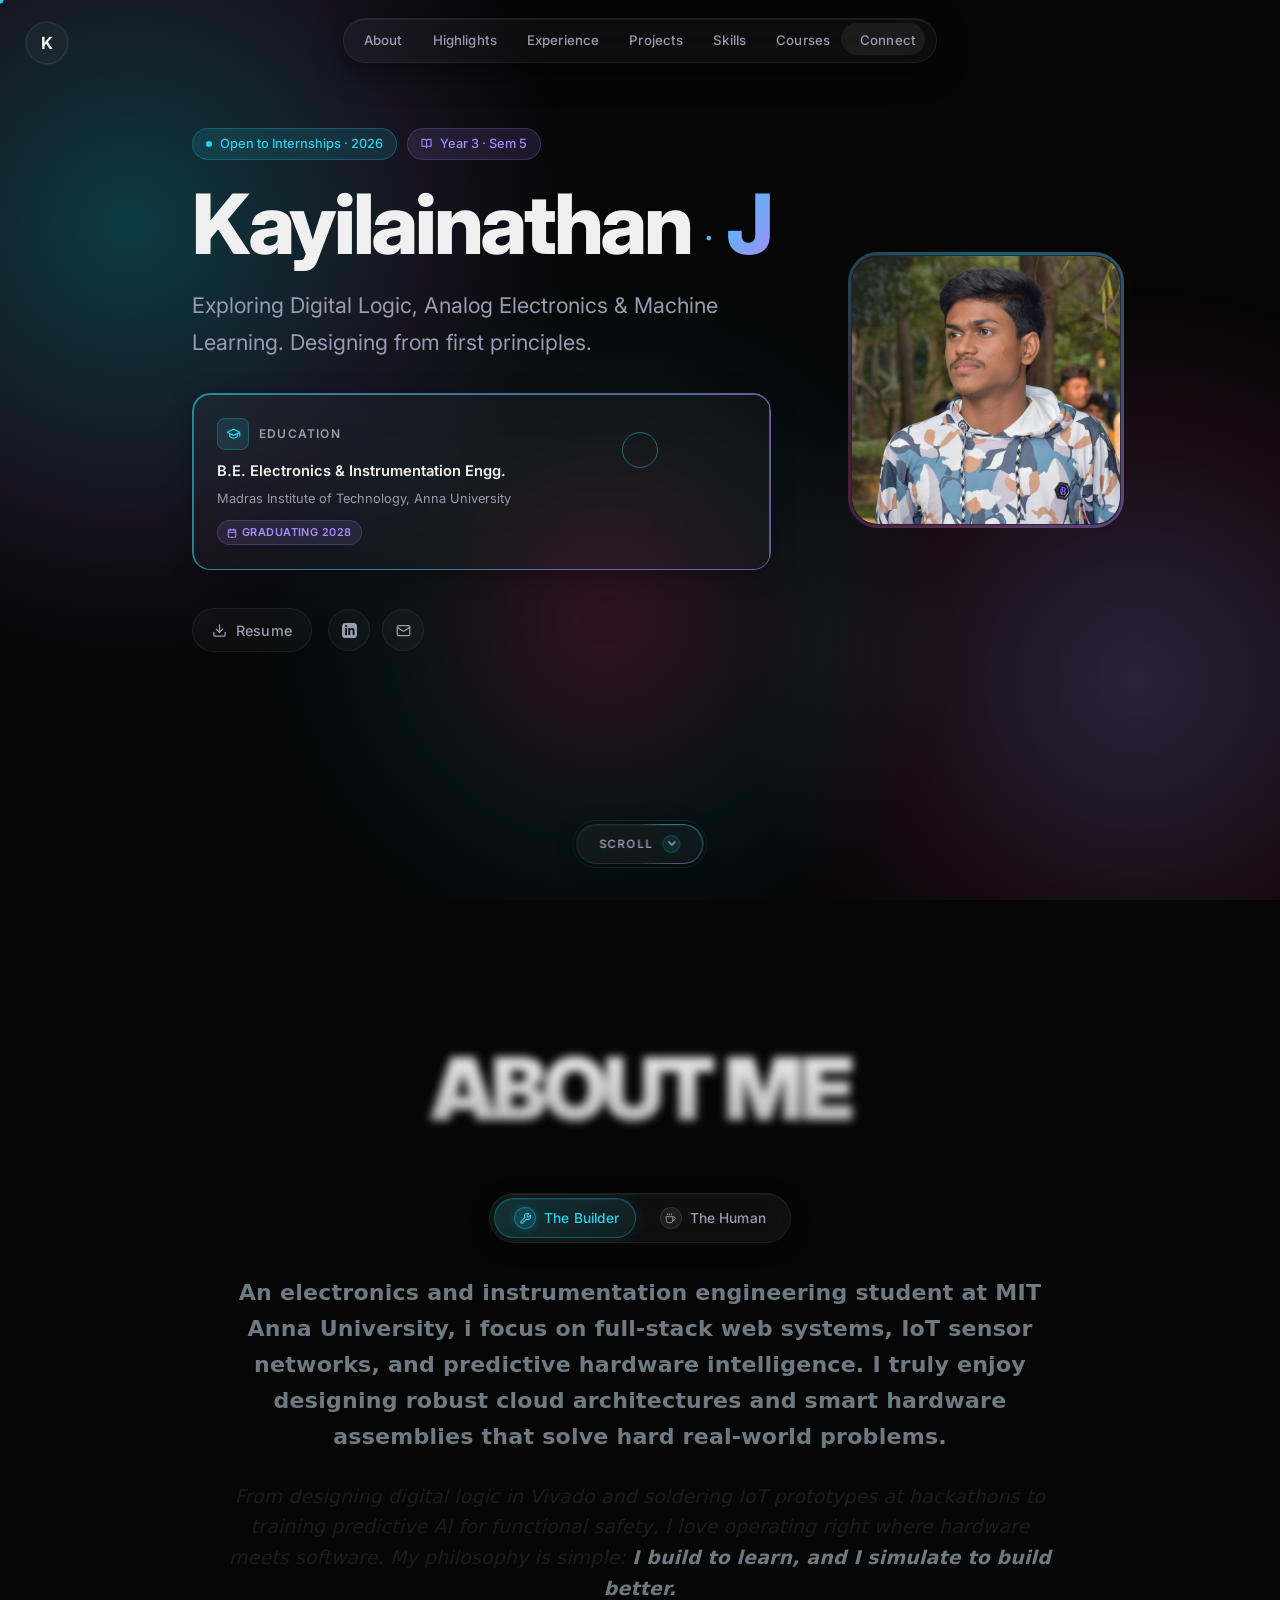
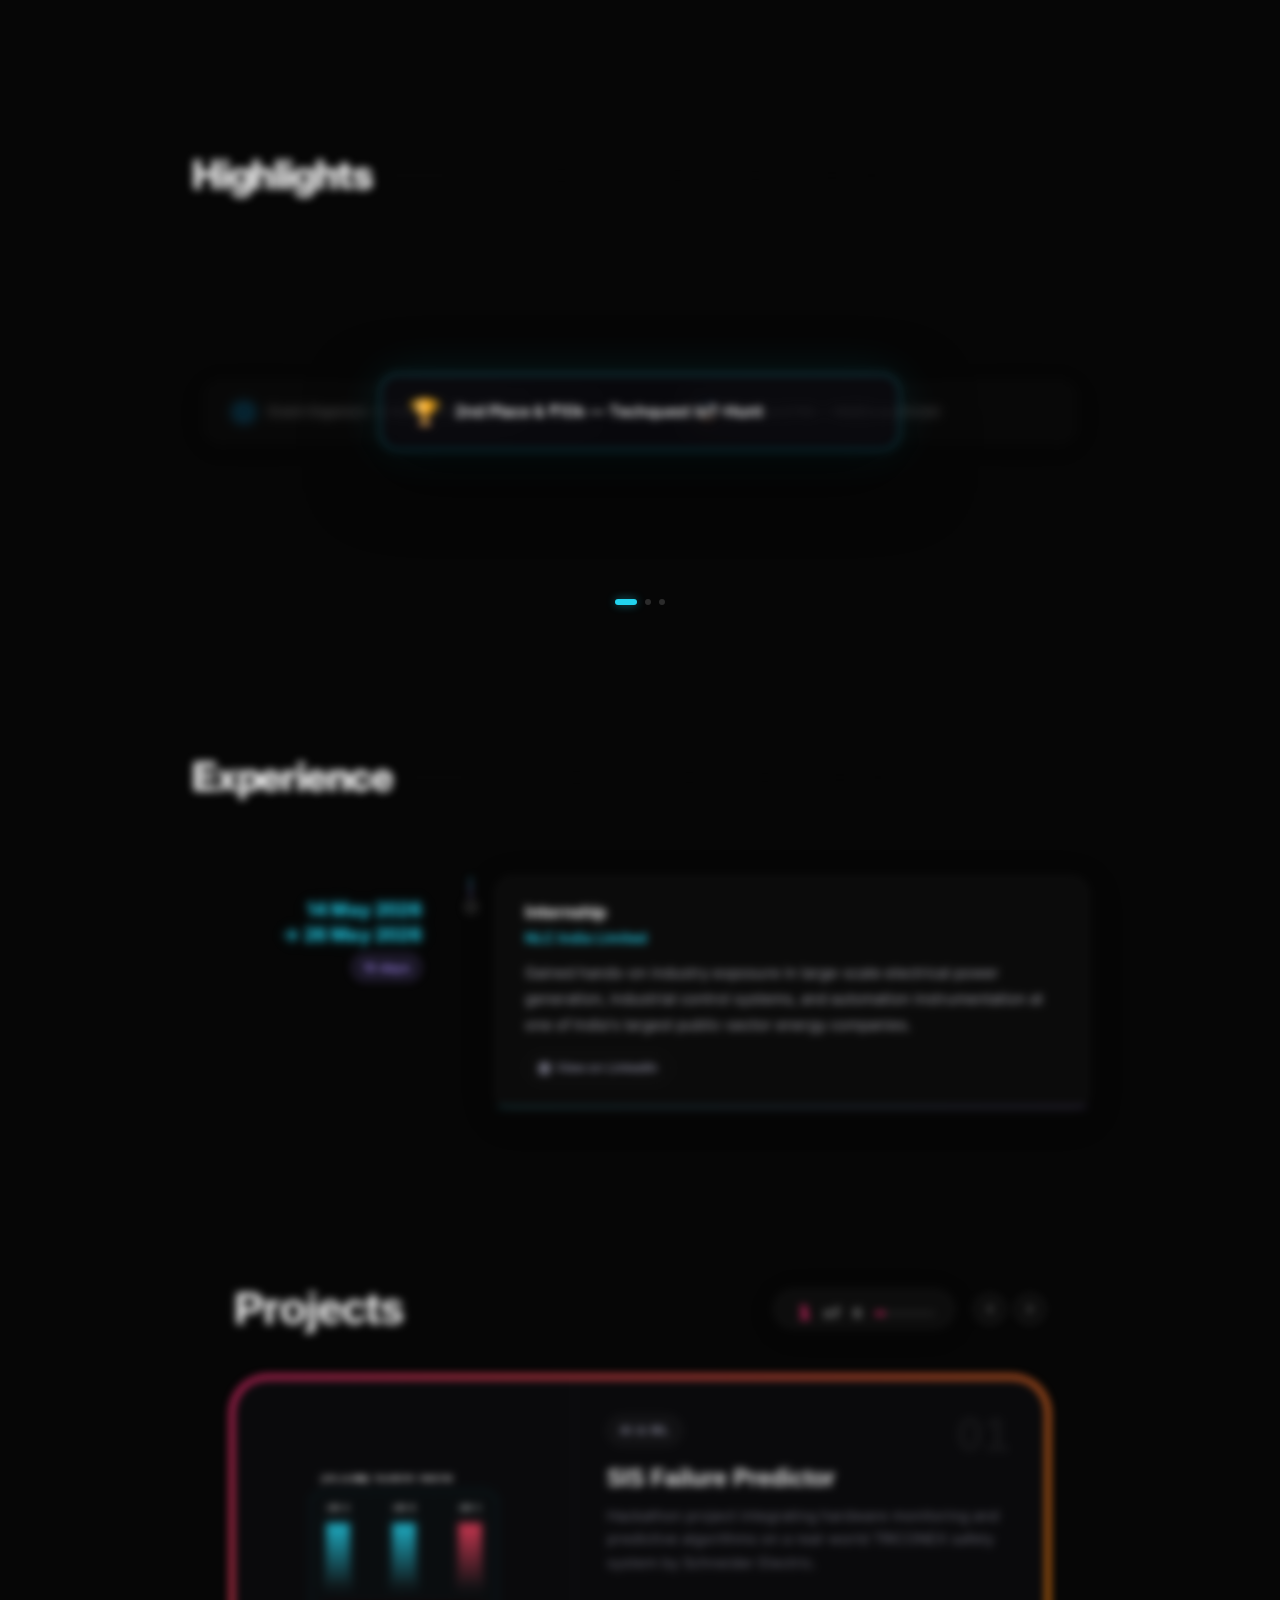
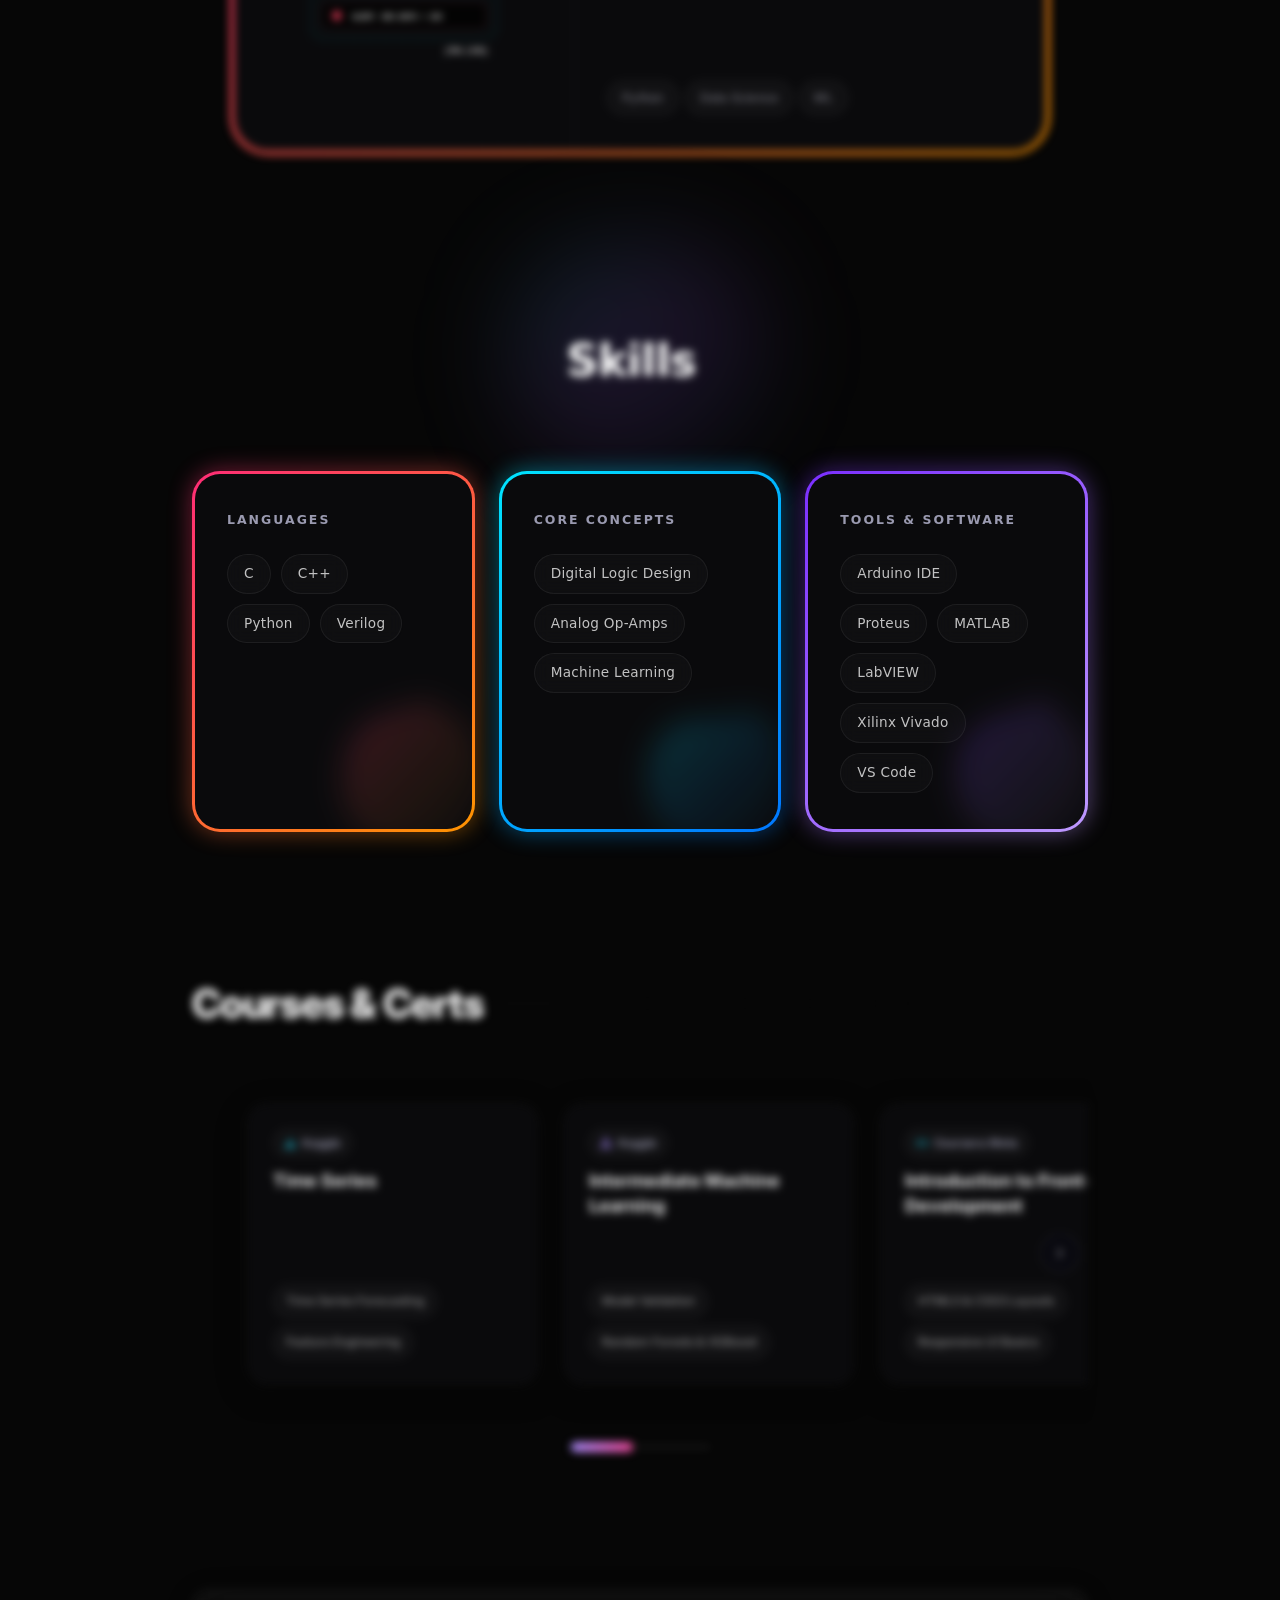
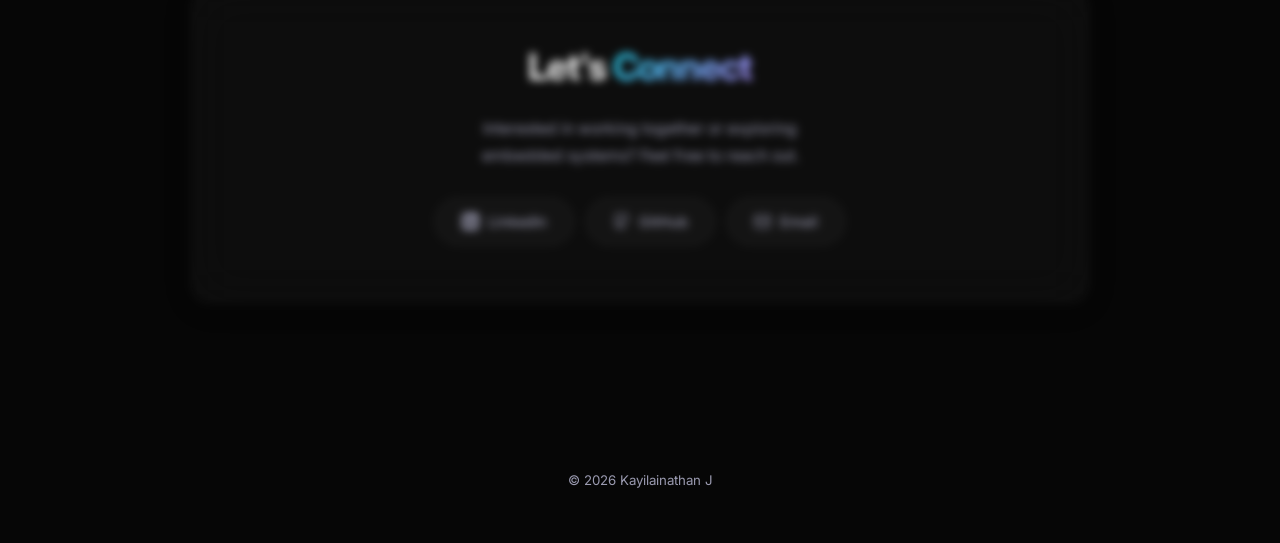
==== index.html @ e7afc628 "feat: add interactive BlueprintSlider component with project telemetry visualizations" ====
<!DOCTYPE html>
<html lang="en">

<head>
    <meta charset="UTF-8">
    <meta name="viewport" content="width=device-width, initial-scale=1.0">

    <!-- !! EDIT: Page title shown in browser tab !! -->
    <title>Kayilainathan J — Portfolio</title>

    <!-- SEO meta description -->
    <meta name="description"
        content="Portfolio of Kayilainathan J — Electronics & Instrumentation Engineering student at MIT, Anna University. Exploring Digital Logic, Analog Electronics & Machine Learning.">

    <!-- Google Font: Inter — Clean, modern, and highly legible -->
    <link
        href="https://fonts.googleapis.com/css2?family=Inter:ital,opsz,wght@0,14..32,300;0,14..32,400;0,14..32,500;0,14..32,600;0,14..32,700;1,14..32,300&display=swap"
        rel="stylesheet">

    <!-- Lenis — Buttery smooth scroll library -->
    <script src="https://unpkg.com/lenis@1.1.13/dist/lenis.min.js"></script>

    <style>
        /* ================================================================
           DESIGN TOKENS — Edit colors, sizes, spacing, and easing here.
           These variables cascade through the entire stylesheet.
           ================================================================ */
        :root {
            /* Background shades */
            --bg: #060606;
            --bg-card: rgba(255, 255, 255, 0.030);
            --bg-card-hover: rgba(255, 255, 255, 0.055);

            /* Glass borders */
            --border: rgba(255, 255, 255, 0.07);
            --border-hover: rgba(255, 255, 255, 0.18);

            /* Typography */
            --text: #f0f0f0;
            --text-muted: #9a9ab0;
            /* !! EDIT: Muted text color — raise hex brightness for more visibility !! */
            --text-dim: rgba(240, 240, 240, 0.4);

            /* !! EDIT: Primary accent color — currently cyan !! */
            --accent: #22d3ee;
            --accent-dim: rgba(34, 211, 238, 0.12);
            --accent-border: rgba(34, 211, 238, 0.25);

            /* !! EDIT: Secondary accent color — currently soft purple !! */
            --purple: #a78bfa;
            --purple-dim: rgba(167, 139, 250, 0.12);

            /* Glass blur amount */
            --blur: 24px;

            /* Layout */
            --max-width: 960px;
            --section-gap: 140px;
            --card-radius: 18px;

            /* Easing curves */
            --ease-spring: cubic-bezier(0.34, 1.56, 0.64, 1);
            --ease-out: cubic-bezier(0.16, 1, 0.3, 1);
            --ease-smooth: cubic-bezier(0.25, 1, 0.5, 1);
        }


        /* ================================================================
           RESET & BASE
           ================================================================ */
        *,
        *::before,
        *::after {
            box-sizing: border-box;
            margin: 0;
            padding: 0;
        }

        html {
            scroll-behavior: auto;
            /* Lenis handles smooth scrolling */
        }

        /* Lenis compatibility overrides */
        html.lenis,
        html.lenis body {
            height: auto;
        }

        .lenis.lenis-smooth {
            scroll-behavior: auto !important;
        }

        .lenis.lenis-stopped {
            overflow: hidden;
        }

        body {
            background-color: var(--bg);
            color: var(--text);
            font-family: 'Inter', -apple-system, BlinkMacSystemFont, 'Segoe UI', sans-serif;
            font-size: 16px;
            line-height: 1.6;
            overflow-x: hidden;
            -webkit-font-smoothing: antialiased;
            -moz-osx-font-smoothing: grayscale;
            cursor: none;
            /* Default cursor is hidden — we use a custom one */
        }


        /* ================================================================
           CUSTOM CURSOR — A small dot + lagging ring
           The dot snaps to the mouse instantly.
           The ring follows with a smooth LERP (lag effect).
           ================================================================ */
        #cursor-dot {
            position: fixed;
            top: 0;
            left: 0;
            width: 7px;
            height: 7px;
            background: var(--accent);
            border-radius: 50%;
            pointer-events: none;
            z-index: 9999;
            transform: translate(-50%, -50%);
            /* Smooth size transitions on state changes */
            transition: width 0.25s var(--ease-out),
                height 0.25s var(--ease-out),
                background 0.25s ease,
                opacity 0.2s ease;
        }

        #cursor-ring {
            position: fixed;
            top: 0;
            left: 0;
            width: 36px;
            height: 36px;
            border: 1.5px solid rgba(34, 211, 238, 0.45);
            border-radius: 50%;
            pointer-events: none;
            z-index: 9998;
            transform: translate(-50%, -50%);
            transition: width 0.35s var(--ease-out),
                height 0.35s var(--ease-out),
                border-color 0.35s ease,
                background 0.35s ease,
                opacity 0.3s ease;
        }

        /* Cursor expands when hovering clickable elements */
        body.cursor-hover #cursor-dot {
            width: 5px;
            height: 5px;
            opacity: 0.5;
        }

        body.cursor-hover #cursor-ring {
            width: 52px;
            height: 52px;
            border-color: rgba(34, 211, 238, 0.22);
            background: rgba(34, 211, 238, 0.04);
        }


        /* ================================================================
           AMBIENT BACKGROUND ORBS — Redesigned Toned Smooth Glows
           Fixed blurred color blobs that drift slowly for depth.
           Each orb has its own unique animation, with soft blurs and low opacity.
           ================================================================ */
        .orb-layer {
            position: fixed;
            /* Keep fixed in viewport for correct percentage sizing */
            inset: 0;
            pointer-events: none;
            z-index: 0;
            overflow: hidden;
        }

        .orb {
            position: absolute;
            border-radius: 50%;
            pointer-events: none;
            mix-blend-mode: screen;
        }

        /* TOP-LEFT — Soft Cyan-Purple glow */
        .orb-1 {
            width: 900px;
            height: 900px;
            background: radial-gradient(circle, rgba(34, 211, 238, 0.26) 0%, rgba(167, 139, 250, 0.10) 45%, transparent 70%);
            top: -25%;
            left: -25%;
            animation: orbFloat1 28s ease-in-out infinite alternate;
        }

        /* BOTTOM-RIGHT — Soft Purple-Rose glow */
        .orb-2 {
            width: 800px;
            height: 800px;
            background: radial-gradient(circle, rgba(167, 139, 250, 0.22) 0%, rgba(236, 72, 153, 0.08) 45%, transparent 70%);
            bottom: -20%;
            right: -20%;
            animation: orbFloat2 34s ease-in-out infinite alternate;
        }

        /* CENTER — Soft Rose glow for warmth */
        .orb-3 {
            width: 700px;
            height: 700px;
            background: radial-gradient(circle, rgba(236, 72, 153, 0.18) 0%, rgba(34, 211, 238, 0.06) 45%, transparent 70%);
            top: 30%;
            left: 20%;
            animation: orbFloat3 24s ease-in-out infinite alternate;
        }

        /* Float path 1 — drifts right-down */
        @keyframes orbFloat1 {
            0% {
                transform: translate(0, 0) scale(1);
            }

            50% {
                transform: translate(8vw, 8vh) scale(1.05);
            }

            100% {
                transform: translate(-4vw, 10vh) scale(0.98);
            }
        }

        /* Float path 2 — drifts left-up */
        @keyframes orbFloat2 {
            0% {
                transform: translate(0, 0) scale(1);
            }

            50% {
                transform: translate(-7vw, -8vh) scale(1.08);
            }

            100% {
                transform: translate(6vw, -6vh) scale(0.95);
            }
        }

        /* Float path 3 — circular wander */
        @keyframes orbFloat3 {
            0% {
                transform: translate(0, 0) scale(1);
            }

            50% {
                transform: translate(-6vw, 6vh) scale(0.96);
            }

            100% {
                transform: translate(4vw, -7vh) scale(1.02);
            }
        }


        /* ================================================================
           LAYOUT — Content wrapper
           ================================================================ */
        .container {
            position: relative;
            z-index: 1;
            max-width: var(--max-width);
            margin: 0 auto;
            padding: 0 32px;
        }

        /* Every page section */
        .section {
            padding-bottom: var(--section-gap);
            scroll-margin-top: 80px;
        }


        /* ================================================================
           FLOATING BRAND LOGO — Fixed top-left K button with scroll ring
           ================================================================ */
        #brand {
            position: fixed;
            top: 22px;
            left: 26px;
            z-index: 1001;
            width: 42px;
            height: 42px;
            display: flex;
            align-items: center;
            justify-content: center;
            cursor: pointer;
        }

        /* Glass background circle behind the K */
        .brand-bg {
            position: absolute;
            inset: 0;
            border-radius: 50%;
            background: rgba(255, 255, 255, 0.03);
            border: 1px solid var(--border);
            backdrop-filter: blur(12px);
            -webkit-backdrop-filter: blur(12px);
            transition: background 0.4s ease, border-color 0.4s ease;
        }

        /* SVG progress ring — fills as you scroll down the page */
        .brand-ring-svg {
            position: absolute;
            inset: -5px;
            width: calc(100% + 10px);
            height: calc(100% + 10px);
            pointer-events: none;
        }

        .brand-ring-track {
            fill: none;
            stroke: rgba(255, 255, 255, 0.05);
            stroke-width: 1.5;
        }

        .brand-ring-fill {
            fill: none;
            stroke: var(--accent);
            stroke-width: 1.5;
            stroke-linecap: round;
            /* Circumference for r=23: 2 * PI * 23 ≈ 144.51 */
            stroke-dasharray: 144.51;
            stroke-dashoffset: 144.51;
            /* Starts empty; JS fills it */
            transform: rotate(-90deg);
            transform-origin: center;
            transition: stroke-dashoffset 0.1s linear;
        }

        /* The K letter itself */
        .brand-letter {
            position: relative;
            z-index: 2;
            font-size: 1.05rem;
            font-weight: 700;
            letter-spacing: -0.02em;
            color: var(--text);
            user-select: none;
            transition: color 0.3s ease, text-shadow 0.3s ease;
        }

        #brand:hover .brand-bg {
            background: var(--accent-dim);
            border-color: var(--accent-border);
        }

        #brand:hover .brand-letter {
            color: var(--accent);
            text-shadow: 0 0 18px rgba(34, 211, 238, 0.6);
        }


        /* ================================================================
           NAVIGATION — Minimal floating pill, appears after first scroll
           ================================================================ */
        #nav {
            position: fixed;
            top: 0;
            left: 0;
            right: 0;
            z-index: 1000;
            display: flex;
            justify-content: center;
            padding: 18px 32px;
            pointer-events: none;
            /* The pill itself is interactive */
        }

        .nav-pill {
            position: relative;
            display: flex;
            align-items: center;
            gap: 2px;
            padding: 5px 6px;
            background: rgba(255, 255, 255, 0.03);
            border: 1px solid var(--border);
            border-radius: 999px;
            backdrop-filter: blur(var(--blur));
            -webkit-backdrop-filter: blur(var(--blur));
            box-shadow: 0 8px 32px rgba(0, 0, 0, 0.45),
                inset 0 1px 0 rgba(255, 255, 255, 0.06);
            pointer-events: auto;
            /* Hidden by default; JS adds .visible after scroll */
            opacity: 0;
            transform: translateY(-20px) scale(0.94);
            transition: opacity 0.5s var(--ease-out),
                transform 0.5s var(--ease-spring);
        }

        .nav-pill.visible {
            opacity: 1;
            transform: translateY(0) scale(1);
        }

        /* Sliding background pill that moves between active links */
        .nav-indicator {
            position: absolute;
            top: 4px;
            left: 0;
            height: 32px;
            border-radius: 999px;
            background: rgba(255, 255, 255, 0.06);
            pointer-events: none;
            z-index: 0;
            /* Position is driven by JS, no CSS transition needed here */
        }

        /* Individual nav links */
        .nav-link {
            position: relative;
            z-index: 1;
            padding: 6px 14px;
            border-radius: 999px;
            color: var(--text-muted);
            text-decoration: none;
            font-size: 0.83rem;
            font-weight: 500;
            letter-spacing: 0.01em;
            white-space: nowrap;
            transition: color 0.25s ease;
            user-select: none;
        }

        .nav-link:hover,
        .nav-link.active {
            color: var(--text);
        }

        /* Hide mobile navigation toggle on desktop */
        .mobile-nav-toggle {
            display: none;
        }


        /* ================================================================
           GLASS CARD — Core reusable component
           Apply class="glass" to any panel for the frosted glass look.
           ================================================================ */
        .glass {
            background: var(--bg-card);
            border: 1px solid var(--border);
            border-radius: var(--card-radius);
            backdrop-filter: blur(var(--blur));
            -webkit-backdrop-filter: blur(var(--blur));
            box-shadow: 0 4px 24px rgba(0, 0, 0, 0.25),
                inset 0 1px 0 rgba(255, 255, 255, 0.05);
            transition: background 0.4s var(--ease-out),
                border-color 0.4s var(--ease-out),
                box-shadow 0.4s var(--ease-out),
                transform 0.4s var(--ease-out);
        }

        .glass:hover {
            background: var(--bg-card-hover);
            border-color: var(--border-hover);
            box-shadow: 0 16px 56px rgba(0, 0, 0, 0.45),
                inset 0 1px 0 rgba(255, 255, 255, 0.09);
        }


        /* ================================================================
           TYPOGRAPHY HELPERS
           ================================================================ */

        /* Small uppercase label / eyebrow text */
        .eyebrow {
            font-size: 0.75rem;
            font-weight: 600;
            letter-spacing: 0.1em;
            text-transform: uppercase;
            color: var(--text-muted);
        }

        /* Section header with a fading line after it */
        .section-title {
            font-size: clamp(2rem, 4vw, 2.5rem);
            font-weight: 800;
            letter-spacing: -0.03em;
            color: var(--text);
            margin-bottom: 44px;
            display: flex;
            align-items: center;
            gap: 18px;
        }

        /* The decorative line extending from the title */
        .section-title::after {
            content: '';
            flex: 1;
            height: 1px;
            background: linear-gradient(to right, var(--border), transparent);
        }

        /* Gradient-colored text (used on hero name accent) */
        .gradient-text {
            background: linear-gradient(125deg, var(--accent) 0%, var(--purple) 100%);
            -webkit-background-clip: text;
            background-clip: text;
            -webkit-text-fill-color: transparent;
        }


        /* ================================================================
           TAG / PILL — Small rounded labels
           Use .tag-cyan or .tag-purple for colored variants.
           ================================================================ */
        .tag {
            position: relative;
            display: inline-flex;
            align-items: center;
            padding: 6px 14px;
            background: rgba(255, 255, 255, 0.045);
            border: 1px solid rgba(255, 255, 255, 0.09);
            border-radius: 999px;
            font-size: 0.84rem;
            font-weight: 500;
            color: rgba(255, 255, 255, 0.85);
            /* redesign: highly visible and crisp text */
            letter-spacing: 0.02em;
            transition: color 0.3s ease, background 0.3s ease, border-color 0.3s ease, transform 0.4s var(--ease-spring), box-shadow 0.3s ease;
            cursor: default;
        }

        .tag:hover {
            color: #fff;
            background: rgba(34, 211, 238, 0.08);
            border-color: transparent;
            transform: translateY(-2px) scale(1.05);
            box-shadow: 0 4px 14px rgba(34, 211, 238, 0.2);
        }

        .tag-cyan {
            color: var(--accent);
            background: var(--accent-dim);
            border-color: var(--accent-border);
        }

        .tag-cyan:hover {
            background: rgba(34, 211, 238, 0.16);
            box-shadow: 0 4px 14px rgba(34, 211, 238, 0.3);
        }

        .tag-purple {
            color: var(--purple);
            background: var(--purple-dim);
            border-color: rgba(167, 139, 250, 0.25);
        }

        .tag-purple:hover {
            background: rgba(167, 139, 250, 0.16);
            box-shadow: 0 4px 14px rgba(167, 139, 250, 0.3);
            color: var(--purple);
        }


        /* ================================================================
           HERO SECTION
           ================================================================ */
        #hero {
            min-height: 100vh;
            display: flex;
            align-items: center;
            position: relative;
        }

        .hero-grid {
            display: grid;
            grid-template-columns: 1fr auto;
            align-items: center;
            gap: 80px;
            width: 100%;
            padding: 100px 0 80px;
        }

        .hero-left {
            display: flex;
            flex-direction: column;
            gap: 22px;
        }

        /* Pulsing "available" status badge */
        .hero-status {
            display: inline-flex;
            align-items: center;
            gap: 8px;
            padding: 5px 13px;
            background: var(--accent-dim);
            border: 1px solid var(--accent-border);
            border-radius: 999px;
            font-size: 0.8rem;
            font-weight: 500;
            color: var(--accent);
            width: fit-content;
        }

        .status-dot {
            width: 6px;
            height: 6px;
            border-radius: 50%;
            background: var(--accent);
            /* Subtle breathing pulse animation */
            animation: statusPulse 2.4s ease infinite;
        }

        @keyframes statusPulse {

            0%,
            100% {
                opacity: 1;
                transform: scale(1);
            }

            50% {
                opacity: 0.4;
                transform: scale(0.75);
            }
        }

        /* ---- Hero name — large display heading ---- */
        .hero-name {
            font-size: clamp(3.2rem, 7vw, 5.2rem);
            font-weight: 800;
            letter-spacing: -0.04em;
            line-height: 1.0;
            color: var(--text);
            word-break: break-word;
            /* graceful wrap on mobile */
        }

        /* On desktop keep it on one line */
        @media (min-width: 769px) {
            .hero-name {
                white-space: nowrap;
            }
        }

        /* The "J" initial — gradient + separator dot */
        .hero-initial {
            display: inline-flex;
            align-items: baseline;
            gap: 0.12em;
        }

        /* Thin separator between name and initial */
        .hero-initial::before {
            content: '·';
            font-size: 0.55em;
            color: rgba(255, 255, 255, 0.25);
            letter-spacing: 0;
            font-weight: 300;
            margin-right: 0.04em;
        }

        /* Short description under name */
        .hero-tagline {
            font-size: clamp(1.1rem, 2vw, 1.35rem);
            color: var(--text-muted);
            line-height: 1.7;
            max-width: 580px;
            font-weight: 400;
        }

        /* ----------------------------------------------------------------
           BENTO PROFILE GRID (Separated Education & Actions Cards)
        ---------------------------------------------------------------- */
        .edu-card {
            position: relative;
            padding: 24px;
            overflow: visible;
            /* allow border running outline to display */
            display: flex;
            flex-direction: column;
            gap: 8px;
            align-items: flex-start;
            width: 100%;
            max-width: 600px;
            margin-top: 10px;
        }

        /* Full card running border outline inside education card */
        .edu-card::before {
            content: '';
            position: absolute;
            inset: -1px;
            border-radius: inherit;
            padding: 1.5px;
            background: linear-gradient(90deg, var(--accent), var(--purple), var(--accent));
            background-size: 200% auto;
            -webkit-mask:
                linear-gradient(#fff 0 0) content-box,
                linear-gradient(#fff 0 0);
            -webkit-mask-composite: xor;
            mask-composite: exclude;
            opacity: 0.55;
            transition: opacity 0.4s ease;
            pointer-events: none;
            z-index: 2;
            animation: borderRun 3.5s linear infinite;
        }

        .edu-card:hover::before {
            opacity: 1;
            animation: borderRun 1.8s linear infinite;
        }

        /* Standalone Actions Row Wrapper */
        .profile-actions-wrapper {
            display: flex;
            align-items: center;
            gap: 16px;
            width: 100%;
            max-width: 600px;
            margin-top: 16px;
        }

        .edu-header {
            display: flex;
            align-items: center;
            gap: 10px;
            margin-bottom: 4px;
        }

        .edu-icon-box {
            width: 32px;
            height: 32px;
            border-radius: 8px;
            background: var(--accent-dim);
            border: 1px solid var(--accent-border);
            display: flex;
            align-items: center;
            justify-content: center;
            color: var(--accent);
            flex-shrink: 0;
            transition: background 0.3s ease, transform 0.4s var(--ease-spring);
        }

        .edu-card:hover .edu-icon-box {
            background: rgba(34, 211, 238, 0.18);
            transform: scale(1.08) rotate(-5deg);
        }

        .edu-degree {
            font-size: 0.92rem;
            font-weight: 600;
            color: var(--text);
            line-height: 1.35;
        }

        .edu-school {
            font-size: 0.8rem;
            color: var(--text-muted);
            line-height: 1.45;
        }

        .edu-badge {
            display: inline-flex;
            align-items: center;
            gap: 5px;
            font-size: 0.68rem;
            font-weight: 600;
            letter-spacing: 0.04em;
            text-transform: uppercase;
            color: var(--purple);
            background: var(--purple-dim);
            border: 1px solid rgba(167, 139, 250, 0.22);
            padding: 3px 9px;
            border-radius: 999px;
            width: fit-content;
            margin-top: 4px;
        }

        /* Actions cell card styling */
        /* Actions cell styling removed since it is now standalone actions bar */

        /* Placeholder that holds space for Resume Button when fixed/docked */
        .resume-placeholder {
            width: 120px;
            height: 44px;
            position: relative;
        }

        /* Resume download button */
        .resume-btn {
            position: absolute;
            top: 0;
            left: 0;
            width: 100%;
            height: 100%;
            display: inline-flex;
            align-items: center;
            justify-content: center;
            gap: 9px;
            background: rgba(255, 255, 255, 0.03);
            border: 1px solid var(--border);
            border-radius: 999px;
            color: var(--text-muted);
            text-decoration: none;
            font-size: 0.90rem;
            font-weight: 500;
            letter-spacing: 0.01em;
            box-sizing: border-box;
            cursor: pointer;
            z-index: 999;
            transition:
                transform 0.4s var(--ease-spring),
                background-color 0.35s ease,
                border-color 0.35s ease,
                color 0.35s ease,
                box-shadow 0.35s ease;
        }


        /* Running border effect on the resume button on hover */
        .resume-btn::before {
            content: '';
            position: absolute;
            inset: -1px;
            border-radius: inherit;
            padding: 1.5px;
            /* slightly thicker line */
            background: linear-gradient(90deg, var(--accent), var(--purple), var(--accent));
            background-size: 200% auto;
            -webkit-mask:
                linear-gradient(#fff 0 0) content-box,
                linear-gradient(#fff 0 0);
            -webkit-mask-composite: xor;
            mask-composite: exclude;
            opacity: 0;
            transition: opacity 0.3s ease;
            pointer-events: none;
            z-index: 2;
        }

        .resume-btn:hover::before {
            opacity: 1;
            animation: borderRun 1.5s linear infinite;
        }

        .resume-btn:hover {
            color: var(--text);
            background: rgba(255, 255, 255, 0.06);
            border-color: transparent;
            /* allow gradient border to stand out */
            transform: translateY(-2px);
            box-shadow: 0 8px 28px rgba(34, 211, 238, 0.25);
        }

        .resume-btn svg {
            flex-shrink: 0;
            position: relative;
            z-index: 3;
            transition: transform 0.4s var(--ease-spring);
        }

        .resume-btn:hover svg {
            transform: translateY(2px) scale(1.1);
        }


        /* Social buttons container */
        .social-actions-group {
            display: flex;
            align-items: center;
            gap: 12px;
            width: auto;
        }

        /* Circular social buttons next to resume button */
        .action-icon-btn {
            display: inline-flex;
            align-items: center;
            justify-content: center;
            width: 42px;
            height: 42px;
            background: rgba(255, 255, 255, 0.03);
            border: 1px solid var(--border);
            border-radius: 50%;
            color: var(--text-muted);
            text-decoration: none;
            cursor: pointer;
            position: relative;
            overflow: hidden;
            transition:
                color 0.35s ease,
                background 0.35s ease,
                border-color 0.35s ease,
                transform 0.4s var(--ease-out),
                box-shadow 0.4s ease;
        }

        .action-icon-btn::before {
            content: '';
            position: absolute;
            top: 0;
            left: -80%;
            width: 55%;
            height: 100%;
            background: linear-gradient(105deg, transparent, rgba(255, 255, 255, 0.06), transparent);
            pointer-events: none;
            transition: left 0s;
        }

        .action-icon-btn:hover::before {
            left: 130%;
            transition: left 0.6s var(--ease-smooth);
        }

        .action-icon-btn:hover {
            color: var(--accent);
            background: rgba(255, 255, 255, 0.06);
            border-color: rgba(34, 211, 238, 0.35);
            transform: translateY(-2px);
            box-shadow: 0 8px 28px rgba(34, 211, 238, 0.15);
        }

        /* Custom glow styles matching their brand colors */
        .action-icon-btn.action-linkedin:hover {
            color: var(--accent);
            border-color: rgba(34, 211, 238, 0.45);
            background: rgba(34, 211, 238, 0.12);
            box-shadow: 0 8px 28px rgba(34, 211, 238, 0.25);
        }

        .action-icon-btn.action-email:hover {
            color: #ec4899;
            border-color: rgba(236, 72, 153, 0.45);
            background: rgba(236, 72, 153, 0.12);
            box-shadow: 0 8px 28px rgba(236, 72, 153, 0.25);
        }

        .action-icon-btn svg {
            flex-shrink: 0;
            transition: transform 0.4s var(--ease-spring);
        }

        .action-icon-btn:hover svg {
            transform: scale(1.15);
        }

        /* ---- Hero Right — Profile Photo ---- */
        .hero-right {
            position: relative;
            width: 270px;
            height: 270px;
            flex-shrink: 0;
        }

        /* Rotating conic gradient ring behind the photo */
        .photo-ring {
            position: absolute;
            inset: -3px;
            border-radius: 30px;
            background: conic-gradient(from 0deg,
                    var(--accent),
                    var(--purple),
                    rgba(236, 72, 153, 0.6),
                    var(--accent));
            opacity: 0.45;
            animation: spinRing 9s linear infinite;
            transition: opacity 0.5s ease;
        }

        .hero-right:hover .photo-ring {
            opacity: 1;
        }

        @keyframes spinRing {
            to {
                transform: rotate(360deg);
            }
        }

        /* The photo container */
        .photo-frame {
            position: relative;
            width: 100%;
            height: 100%;
            border-radius: 26px;
            overflow: hidden;
            background: rgba(10, 10, 20, 0.85);
            border: 1px solid rgba(255, 255, 255, 0.1);
            z-index: 1;
        }

        .photo-frame img {
            width: 100%;
            height: 100%;
            object-fit: cover;
            display: block;
            border-radius: 26px;
            transition: transform 0.5s var(--ease-out);
        }

        .hero-right:hover .photo-frame img {
            transform: scale(1.03);
        }

        /* Glossy overlay on the photo */
        .photo-gloss {
            position: absolute;
            inset: 0;
            border-radius: 26px;
            background: linear-gradient(135deg, rgba(255, 255, 255, 0.09) 0%, transparent 55%);
            pointer-events: none;
            z-index: 2;
        }

        /* ================================================================
           SCROLL NUDGE — Premium glowing pill with animated chevron
           ================================================================ */
        .scroll-nudge {
            position: absolute;
            bottom: 36px;
            left: 50%;
            /* Start invisible — JS adds .appeared to fade in */
            opacity: 0;
            transform: translateX(-50%) translateY(16px);
            display: flex;
            flex-direction: column;
            align-items: center;
            gap: 0;
            text-decoration: none;
            cursor: pointer;
            z-index: 10;
            pointer-events: none;
            /* enabled by .appeared */
            transition: opacity 0.6s var(--ease-out),
                transform 0.6s var(--ease-out);
        }

        /* Entry state — JS adds this after 1.2s delay */
        .scroll-nudge.appeared {
            opacity: 1;
            transform: translateX(-50%) translateY(0);
            pointer-events: auto;
        }

        /* Hidden on scroll */
        .scroll-nudge.appeared.hidden {
            opacity: 0;
            pointer-events: none;
            transform: translateX(-50%) translateY(12px);
        }

        /* The pill container */
        .scroll-nudge-pill {
            position: relative;
            display: flex;
            align-items: center;
            gap: 9px;
            padding: 10px 22px;
            border-radius: 100px;
            background: rgba(255, 255, 255, 0.04);
            backdrop-filter: blur(14px);
            -webkit-backdrop-filter: blur(14px);
            border: 1px solid rgba(255, 255, 255, 0.10);
            color: var(--text-muted);
            font-size: 0.72rem;
            font-weight: 600;
            letter-spacing: 0.12em;
            text-transform: uppercase;
            /* Subtle glow aura that pulses */
            box-shadow:
                0 0 0 0 rgba(34, 211, 238, 0),
                0 4px 20px rgba(0, 0, 0, 0.35),
                inset 0 1px 0 rgba(255, 255, 255, 0.06);
            transition: background 0.3s ease, border-color 0.3s ease, box-shadow 0.3s ease, color 0.3s ease;
            animation: scrollPillPulse 3s ease-in-out infinite;
        }

        /* Running border glow on the pill */
        .scroll-nudge-pill::before {
            content: '';
            position: absolute;
            inset: -1px;
            border-radius: inherit;
            background: conic-gradient(from var(--scroll-angle, 0deg),
                    transparent 0deg,
                    rgba(34, 211, 238, 0.7) 60deg,
                    rgba(167, 139, 250, 0.5) 120deg,
                    transparent 180deg);
            -webkit-mask: linear-gradient(#fff 0 0) content-box, linear-gradient(#fff 0 0);
            mask: linear-gradient(#fff 0 0) content-box, linear-gradient(#fff 0 0);
            -webkit-mask-composite: xor;
            mask-composite: exclude;
            padding: 1px;
            opacity: 0.7;
            animation: scrollBorderSpin 3s linear infinite;
        }

        /* Outer glow pulse ring */
        .scroll-nudge-pill::after {
            content: '';
            position: absolute;
            inset: -5px;
            border-radius: inherit;
            border: 1px solid rgba(34, 211, 238, 0.12);
            animation: scrollRingExpand 2.5s ease-in-out infinite;
        }

        .scroll-nudge:hover .scroll-nudge-pill {
            background: rgba(34, 211, 238, 0.07);
            border-color: rgba(34, 211, 238, 0.30);
            color: var(--accent);
            box-shadow:
                0 0 18px rgba(34, 211, 238, 0.18),
                0 4px 24px rgba(0, 0, 0, 0.4),
                inset 0 1px 0 rgba(34, 211, 238, 0.10);
        }

        /* The scroll label text */
        .scroll-nudge-label {
            position: relative;
            z-index: 1;
        }

        /* The chevron icon box */
        .scroll-nudge-chevron {
            position: relative;
            z-index: 1;
            display: flex;
            align-items: center;
            justify-content: center;
            width: 18px;
            height: 18px;
            border-radius: 50%;
            background: rgba(34, 211, 238, 0.10);
            border: 1px solid rgba(34, 211, 238, 0.20);
            transition: background 0.3s ease, border-color 0.3s ease;
        }

        .scroll-nudge:hover .scroll-nudge-chevron {
            background: rgba(34, 211, 238, 0.18);
            border-color: rgba(34, 211, 238, 0.45);
        }

        /* Bouncing chevron SVG */
        .scroll-nudge-chevron svg {
            animation: chevronBounce 1.8s ease-in-out infinite;
        }

        /* Vertical connector line below pill */
        .scroll-nudge-line {
            width: 1px;
            height: 0px;
            background: linear-gradient(to bottom, rgba(34, 211, 238, 0.35), transparent);
            margin-top: 0;
            animation: scrollLineGrow 3s ease-in-out infinite;
        }

        /* ---- Keyframes ---- */
        /* scrollNudgeAppear keyframe removed — appearance is now class-driven */

        @keyframes scrollBorderSpin {
            to {
                --scroll-angle: 360deg;
            }
        }

        @keyframes scrollPillPulse {

            0%,
            100% {
                transform: translateY(0);
            }

            50% {
                transform: translateY(6px);
            }
        }

        @keyframes scrollRingExpand {

            0%,
            100% {
                inset: -4px;
                opacity: 0.4;
            }

            50% {
                inset: -9px;
                opacity: 0;
            }
        }

        @keyframes chevronBounce {

            0%,
            100% {
                transform: translateY(-1px);
                opacity: 0.6;
            }

            50% {
                transform: translateY(2px);
                opacity: 1;
            }
        }

        @keyframes scrollLineGrow {

            0%,
            100% {
                height: 0px;
                opacity: 0;
            }

            40%,
            60% {
                height: 20px;
                opacity: 1;
            }
        }

        @property --scroll-angle {
            syntax: '<angle>';
            inherits: false;
            initial-value: 0deg;
        }


        /* ================================================================
           ABOUT SECTION
           ================================================================ */
        #about {
            position: relative;
            padding-top: 120px;
            padding-bottom: 140px;
            overflow: visible;
            /* Let glows and parallax float outside bounds */
        }

        .about-container {
            position: relative;
            width: 100%;
            max-width: 860px;
            margin: 0 auto;
            display: flex;
            flex-direction: column;
            align-items: center;
            z-index: 2;
        }

        .about-title {
            font-size: clamp(3rem, 8vw, 5.4rem);
            font-weight: 900;
            letter-spacing: -0.05em;
            text-transform: uppercase;
            text-align: center;
            width: 100%;
            margin-bottom: 35px;
            background: linear-gradient(180deg, #ffffff 0%, #a3a3a3 100%);
            -webkit-background-clip: text;
            background-clip: text;
            -webkit-text-fill-color: transparent;
            display: block;
        }

        /* Remove default line extension for redesigned about section */
        #about .section-title::after {
            display: none;
        }

        .about-text {
            text-align: center;
            font-family: 'Kanit', system-ui, -apple-system, sans-serif;
            max-width: 840px;
            margin: 0 auto;
            letter-spacing: 0.01em;
            line-height: 1.625;
        }

        .about-lead {
            font-size: clamp(1.18rem, 2.3vw, 1.38rem);
            font-weight: 700;
            color: rgba(215, 226, 234, 0.9);
            margin-bottom: 26px;
        }

        .about-sub {
            font-size: clamp(1.02rem, 1.9vw, 1.18rem);
            font-weight: 400;
            font-style: italic;
            color: rgba(215, 226, 234, 0.5);
        }

        .white-reveal {
            font-weight: 700;
        }

        .char {
            opacity: 0.2;
            color: #D7E2EA;
            display: inline;
        }

        /* 3D Asset corner positioning and physics transitions */
        .about-asset-wrapper {
            position: absolute;
            display: flex;
            align-items: center;
            justify-content: center;
            pointer-events: auto;
            z-index: 1;
            /* Scroll parallax via hardware-accelerated transforms */
            will-change: transform;
        }

        .about-asset-img {
            width: 100%;
            height: auto;
            object-fit: contain;
            user-select: none;
            pointer-events: auto;
            cursor: pointer;
            /* Spring timing curve for dynamic hover physics popouts (stiffness: 450, damping: 15) */
            transition: transform 0.4s cubic-bezier(0.34, 1.56, 0.64, 1), filter 0.35s cubic-bezier(0.25, 1, 0.5, 1);
            will-change: transform, filter;
        }

        /* Hover states matching the Tactile3DIcon redesign: scale: 1.22, brightness(1.1) and 10px 25px glow shadow */
        .about-asset-img:hover {
            transform: scale(1.22);
            filter: brightness(1.1) drop-shadow(0 10px 25px var(--glow-color, rgba(215, 226, 234, 0.25)));
        }

        /* Mathematically offset from center to stay locked outside text boundaries */
        .asset-top-left {
            top: 4%;
            left: calc(50% - 670px);
            width: 210px;
            --glow-color: rgba(34, 211, 238, 0.55);
            /* Cyan */
        }

        .asset-top-right {
            top: 4%;
            right: calc(50% - 670px);
            width: 210px;
            --glow-color: rgba(236, 72, 153, 0.55);
            /* Pink/Magenta */
        }

        .asset-bottom-left {
            bottom: 8%;
            left: calc(50% - 620px);
            width: 180px;
            --glow-color: rgba(167, 139, 250, 0.55);
            /* Purple */
        }

        .asset-bottom-right {
            bottom: 8%;
            right: calc(50% - 660px);
            width: 220px;
            --glow-color: rgba(34, 211, 238, 0.45);
            /* Cyan-purple mix */
        }

        /* Responsive adjustments for viewports narrower than 1150px (tablets & mobile) */
        @media (max-width: 1150px) {
            #about {
                padding-top: 180px;
                padding-bottom: 190px;
            }

            .about-asset-wrapper {
                position: absolute;
                z-index: 1;
            }

            .asset-top-left {
                top: 30px;
                left: 6%;
                width: 105px;
            }

            .asset-top-right {
                top: 30px;
                right: 6%;
                width: 105px;
            }

            .asset-bottom-left {
                bottom: 30px;
                left: 6%;
                width: 100px;
            }

            .asset-bottom-right {
                bottom: 30px;
                right: 6%;
                width: 110px;
            }
        }

        /* Responsive adjustments for phone viewports */
        @media (max-width: 480px) {
            #about {
                padding-top: 150px;
                padding-bottom: 160px;
            }

            .asset-top-left {
                top: 20px;
                left: 4%;
                width: 85px;
            }

            .asset-top-right {
                top: 20px;
                right: 4%;
                width: 85px;
            }

            .asset-bottom-left {
                bottom: 20px;
                left: 4%;
                width: 80px;
            }

            .asset-bottom-right {
                bottom: 20px;
                right: 4%;
                width: 90px;
            }
        }


        /* ================================================================
           HIGHLIGHTS SECTION — 3D Card Stack Carousel
           Cards pop forward one at a time; side cards recede into depth.
           Description only shows on hover of the active front card.
           !! EDIT: Adjust --card-w and heights as needed !!
           ================================================================ */

        /* Stage: sets up the 3D perspective space */
        .highlights-stage {
            position: relative;
            width: 100%;
            height: 320px;
            /* !! EDIT: Increase if your text overflows !! */
            perspective: 1100px;
            display: flex;
            justify-content: center;
            align-items: center;
        }

        /* Each individual card — absolutely positioned and transformed */
        .hl-card {
            position: absolute;
            width: min(520px, 90%);
            padding: 24px 28px;
            display: flex;
            flex-direction: column;
            gap: 0;
            cursor: pointer;
            /* All property transitions handled here */
            transition:
                transform 0.65s cubic-bezier(0.34, 1.2, 0.64, 1),
                opacity 0.55s var(--ease-out),
                box-shadow 0.55s var(--ease-out),
                border-color 0.55s var(--ease-out),
                filter 0.55s var(--ease-out);
            will-change: transform, opacity;
        }

        /* ---- ACTIVE — front card, full size, glowing ---- */
        .hl-card.hl-active {
            transform: translateX(0) translateZ(0) scale(1) rotateY(0deg);
            opacity: 1;
            z-index: 3;
            border-color: rgba(34, 211, 238, 0.45);
            background: rgba(10, 10, 16, 0.65);
            /* Richer dark glass background */
            backdrop-filter: blur(20px);
            -webkit-backdrop-filter: blur(20px);
            box-shadow:
                0 0 0 1px rgba(34, 211, 238, 0.15),
                0 25px 70px rgba(0, 0, 0, 0.65),
                0 0 50px rgba(34, 211, 238, 0.12),
                inset 0 1px 0 rgba(255, 255, 255, 0.1);
            filter: none;
            pointer-events: auto;
        }

        /* Pulsing glow ring on the active card */
        .hl-card.hl-active::after {
            content: '';
            position: absolute;
            inset: -1px;
            border-radius: inherit;
            border: 1px solid rgba(34, 211, 238, 0.3);
            animation: hlGlowPulse 2.8s ease-in-out infinite;
            pointer-events: none;
        }

        @keyframes hlGlowPulse {

            0%,
            100% {
                box-shadow: 0 0 12px rgba(34, 211, 238, 0.15);
                border-color: rgba(34, 211, 238, 0.3);
            }

            50% {
                box-shadow: 0 0 28px rgba(34, 211, 238, 0.35);
                border-color: rgba(34, 211, 238, 0.55);
            }
        }

        /* ---- PREV — card to the left, receding into depth ---- */
        .hl-card.hl-prev {
            transform: translateX(-48%) translateZ(-120px) scale(0.82) rotateY(14deg);
            opacity: 0.35;
            z-index: 2;
            filter: blur(5px);
            /* Cinematic depth-of-field blur */
            pointer-events: auto;
            /* clickable to bring forward */
        }

        /* ---- NEXT — card to the right, receding into depth ---- */
        .hl-card.hl-next {
            transform: translateX(48%) translateZ(-120px) scale(0.82) rotateY(-14deg);
            opacity: 0.35;
            z-index: 2;
            filter: blur(5px);
            /* Cinematic depth-of-field blur */
            pointer-events: auto;
        }

        /* ---- HIDDEN — cards not visible ---- */
        .hl-card.hl-hidden {
            transform: translateZ(-220px) scale(0.6);
            opacity: 0;
            z-index: 1;
            pointer-events: none;
        }

        /* Side cards brighten on hover to signal they're clickable */
        .hl-card.hl-prev:hover,
        .hl-card.hl-next:hover {
            opacity: 0.7;
            filter: blur(0);
        }

        /* Shimmer sweep overlay — appears on hover of active card */
        .hl-card {
            overflow: hidden;
            /* clip the shimmer */
        }

        .hl-card::before {
            content: '';
            position: absolute;
            top: 0;
            left: -75%;
            width: 50%;
            height: 100%;
            background: linear-gradient(105deg,
                    transparent 0%,
                    rgba(255, 255, 255, 0.04) 40%,
                    rgba(255, 255, 255, 0.09) 50%,
                    rgba(255, 255, 255, 0.04) 60%,
                    transparent 100%);
            pointer-events: none;
            transition: left 0s;
            z-index: 0;
        }

        /* Fire shimmer sweep on hover of active card only */
        .hl-card.hl-active:hover::before {
            left: 130%;
            transition: left 0.65s cubic-bezier(0.25, 1, 0.5, 1);
        }

        /* Keep card content above shimmer */
        .hl-header,
        .hl-desc,
        .hl-tag-container {
            position: relative;
            z-index: 1;
        }

        /* Header layout for icon and title */
        .hl-header {
            display: flex;
            align-items: center;
            gap: 14px;
            width: 100%;
            transition: transform 0.5s var(--ease-spring);
        }

        /* Icon emoji */
        .hl-icon {
            font-size: 1.6rem;
            line-height: 1;
            transition: transform 0.5s var(--ease-spring), filter 0.5s ease;
        }

        /* Aesthetic slide/scale/glow animation on hover */
        .hl-card.hl-active:hover .hl-icon {
            transform: translateX(-6px) scale(1.15) rotate(-12deg);
            filter: drop-shadow(0 0 8px var(--accent));
        }

        /* Title */
        .hl-title {
            font-size: 1rem;
            font-weight: 600;
            color: var(--text);
            line-height: 1.45;
            transition: color 0.3s ease, transform 0.5s var(--ease-spring);
        }

        /* Title picks up accent color and moves slightly right on hover */
        .hl-card.hl-active:hover .hl-title {
            color: var(--accent);
            transform: translateX(4px);
        }

        /* Description — COLLAPSED BY DEFAULT */
        .hl-desc {
            font-size: 0.88rem;
            color: rgba(220, 220, 232, 0);
            /* starts transparent */
            line-height: 1.75;
            max-height: 0;
            opacity: 0;
            overflow: hidden;
            margin-top: 0;
            transition: max-height 0.45s cubic-bezier(0.25, 1, 0.5, 1),
                opacity 0.35s ease,
                color 0.35s ease,
                margin-top 0.45s ease;
        }

        /* Active card hover expands details */
        .hl-card.hl-active:hover .hl-desc {
            max-height: 120px;
            opacity: 0.72;
            color: rgba(220, 220, 232, 0.72);
            margin-top: 12px;
        }

        /* Description brightens to full white on mouse hover over text */
        .hl-card.hl-active:hover .hl-desc:hover {
            color: rgba(240, 240, 248, 0.95);
            opacity: 0.95;
        }

        /* Tag container — COLLAPSED BY DEFAULT */
        .hl-tag-container {
            max-height: 0;
            opacity: 0;
            overflow: hidden;
            margin-top: 0;
            transition: max-height 0.45s cubic-bezier(0.25, 1, 0.5, 1),
                opacity 0.35s ease,
                margin-top 0.45s ease;
        }

        .hl-card.hl-active:hover .hl-tag-container {
            max-height: 60px;
            /* generous height to avoid vertical clipping */
            opacity: 1;
            margin-top: 12px;
            overflow: visible;
            /* prevents tag hover scale/translate transforms from being clipped */
        }

        /* Nav dots below the stage */
        .hl-dots {
            display: flex;
            justify-content: center;
            align-items: center;
            gap: 8px;
            margin-top: 28px;
        }

        .hl-dot {
            width: 6px;
            height: 6px;
            border-radius: 50%;
            background: rgba(255, 255, 255, 0.15);
            border: none;
            cursor: pointer;
            padding: 0;
            transition: width 0.35s var(--ease-out), background 0.35s ease;
        }

        /* Active dot stretches into a pill */
        .hl-dot.hl-dot-active {
            width: 22px;
            border-radius: 999px;
            background: var(--accent);
            box-shadow: 0 0 10px rgba(34, 211, 238, 0.45);
        }


        /* ================================================================
           EXPERIENCE SECTION — Modern Split-Column Timeline
           ================================================================ */

        .exp-timeline {
            position: relative;
            display: flex;
            flex-direction: column;
            gap: 0;
        }

        /* Unified grid structure: Left: Meta (Date/Duration), Center: Dot column, Right: Content card */
        .exp-item {
            display: grid;
            grid-template-columns: 0.9fr 50px 2.1fr;
            align-items: start;
            padding: 24px 0;
        }

        /* ---- META PANEL — date range and duration ---- */
        .exp-meta {
            display: flex;
            flex-direction: column;
            gap: 6px;
            padding-top: 20px;
            text-align: right;
            padding-right: 24px;
            align-items: flex-end;
        }

        .exp-date-range {
            font-size: 1.15rem;
            font-weight: 700;
            color: var(--accent);
            letter-spacing: 0.01em;
            line-height: 1.35;
            text-shadow: 0 0 15px rgba(34, 211, 238, 0.25);
        }

        .exp-duration {
            font-size: 0.76rem;
            font-weight: 600;
            color: var(--purple);
            background: var(--purple-dim);
            border: 1px solid rgba(167, 139, 250, 0.22);
            padding: 4px 11px;
            border-radius: 999px;
            width: fit-content;
            letter-spacing: 0.02em;
        }

        /* ---- DOT COLUMN — center spine dot ---- */
        .exp-dot-col {
            display: flex;
            flex-direction: column;
            align-items: center;
            padding-top: 24px;
            position: relative;
            height: 100%;
            align-self: stretch;
        }

        /* Glowing vertical spine segment segment segments segments */
        .exp-dot-col::before {
            content: '';
            position: absolute;
            top: 0;
            bottom: -24px;
            /* segment joins segment segments */
            width: 1px;
            background: linear-gradient(to bottom, var(--accent) 0%, var(--purple) 70%, transparent 100%);
            z-index: 0;
        }

        /* Segment segments last Segments */
        .exp-item:last-child .exp-dot-col::before {
            bottom: auto;
            height: 24px;
        }

        .exp-dot {
            width: 12px;
            height: 12px;
            border-radius: 50%;
            background: var(--bg);
            border: 2px solid rgba(255, 255, 255, 0.3);
            position: relative;
            z-index: 1;
            transition: border-color 0.4s ease, box-shadow 0.4s ease, transform 0.4s var(--ease-spring);
        }

        /* Pulsing radar ring on hover */
        .exp-dot::before {
            content: '';
            position: absolute;
            inset: -8px;
            border-radius: 50%;
            background: var(--accent-dim);
            opacity: 0;
            transform: scale(0.6);
            transition: opacity 0.4s ease, transform 0.4s var(--ease-spring);
            z-index: -1;
        }

        /* Dot glows and pops on row hover */
        .exp-item:hover .exp-dot {
            border-color: var(--accent);
            box-shadow: 0 0 15px var(--accent);
            transform: scale(1.3);
        }

        .exp-item:hover .exp-dot::before {
            opacity: 1;
            transform: scale(1);
            animation: radarPulse 1.8s infinite;
        }

        @keyframes radarPulse {
            0% {
                transform: scale(0.9);
                opacity: 0.8;
            }

            100% {
                transform: scale(1.8);
                opacity: 0;
            }
        }

        /* ---- CONTENT CARD ---- */
        .exp-content {
            padding: 24px 28px;
            position: relative;
            overflow: visible;
            /* to allow running border outline */

            background: rgba(255, 255, 255, 0.025);
            border: 1px solid rgba(255, 255, 255, 0.08);
            border-radius: 16px;
            backdrop-filter: blur(16px);
            -webkit-backdrop-filter: blur(16px);
            box-shadow: 0 8px 32px rgba(0, 0, 0, 0.3);

            transition:
                transform 0.45s cubic-bezier(0.34, 1.3, 0.64, 1),
                box-shadow 0.45s var(--ease-out),
                border-color 0.4s ease,
                background-color 0.4s ease;
        }

        .exp-item:hover .exp-content {
            transform: translateY(-4px);
            border-color: rgba(34, 211, 238, 0.45);
            /* cyan accent outline */
            background: rgba(34, 211, 238, 0.04);
            /* cyan-tinted glass */
            box-shadow:
                0 20px 48px rgba(0, 0, 0, 0.5),
                0 0 35px rgba(34, 211, 238, 0.12),
                inset 0 1px 0 rgba(255, 255, 255, 0.1);
        }

        /* Bottom gradient bar — always on, glows bright on hover segment */
        /* Bottom gradient bar — always on, curves to match container and glows on hover */
        .exp-content::after {
            content: '';
            position: absolute;
            bottom: 0;
            left: 0;
            right: 0;
            height: 2.5px;
            background: linear-gradient(90deg, var(--accent), var(--purple));
            opacity: 0.25;
            border-bottom-left-radius: inherit;
            border-bottom-right-radius: inherit;
            transition: opacity 0.4s ease, height 0.4s ease;
        }

        .exp-item:hover .exp-content::after {
            opacity: 0.85;
            height: 3.5px;
        }

        /* Running border effect on experience content card on hover */
        .exp-content::before {
            content: '';
            position: absolute;
            inset: -1px;
            border-radius: inherit;
            padding: 1px;
            background: linear-gradient(90deg, var(--accent), var(--purple), var(--accent));
            background-size: 200% auto;
            -webkit-mask:
                linear-gradient(#fff 0 0) content-box,
                linear-gradient(#fff 0 0);
            -webkit-mask-composite: xor;
            mask-composite: exclude;
            opacity: 0;
            transition: opacity 0.3s ease;
            pointer-events: none;
            z-index: 2;
        }

        .exp-item:hover .exp-content::before {
            opacity: 1;
            animation: borderRun 1.5s linear infinite;
        }

        .exp-role {
            font-size: 1.05rem;
            font-weight: 700;
            color: var(--text);
            line-height: 1.3;
        }

        .exp-org {
            font-size: 0.88rem;
            color: var(--accent);
            margin-top: 3px;
            font-weight: 600;
        }

        .exp-desc {
            font-size: 0.92rem;
            color: rgba(220, 220, 232, 0.72);
            line-height: 1.78;
            margin-top: 10px;
            transition: color 0.3s ease;
        }

        .exp-item:hover .exp-desc {
            color: rgba(240, 240, 248, 0.92);
        }

        .exp-link {
            display: inline-flex;
            align-items: center;
            gap: 6px;
            margin-top: 14px;
            font-size: 0.79rem;
            font-weight: 500;
            color: var(--text-muted);
            text-decoration: none;
            border: 1px solid var(--border);
            padding: 5px 13px;
            border-radius: 999px;
            transition: color 0.25s ease, background 0.25s ease, border-color 0.25s ease;
        }

        .exp-link:hover {
            color: var(--text);
            border-color: rgba(255, 255, 255, 0.2);
            background: rgba(255, 255, 255, 0.04);
        }

        /* ---- Responsive: collapse to single column on tablet/mobile ---- */
        @media (max-width: 768px) {
            .exp-item {
                grid-template-columns: 32px 1fr;
                gap: 12px;
                padding: 16px 0;
            }

            .exp-meta {
                grid-column: 2;
                grid-row: 1;
                text-align: left;
                align-items: flex-start;
                padding: 0;
                margin-bottom: 6px;
            }

            .exp-dot-col {
                grid-column: 1;
                grid-row: 1 / 3;
                padding-top: 6px;
            }

            .exp-dot-col::before {
                bottom: -16px;
            }

            .exp-content {
                grid-column: 2;
                grid-row: 2;
            }
        }


        /* ================================================================
           PROJECTS SECTION — Horizontal scroll carousel with liquid glass
           + glow gradient border cards.

           Each .proj-card-wrap contains:
             1) .proj-glow  — blurred colour blob that bleeds behind the card
             2) .proj-card  — the actual frosted glass foreground card

           Project numbers (.proj-num) persist as large watermarks and
           blend naturally with the gradient colours.
           ================================================================ */

        /* Outer wrapper — no frame, glows bleed freely into the void */
        .proj-outer {
            position: relative;
            overflow: visible;
        }

        /* Stacked Carousel Container */
        .projects-grid {
            position: relative;
            width: 100%;
            height: 400px; /* Breathing room for wrapper shadow/hover translateY */
            display: block;
            overflow: visible;
            margin: 0 auto;
            padding: 0;
            max-width: 960px;
            perspective: 1200px;
            transform-style: preserve-3d;
        }

        /* ================================================================
           PROJECTS REDESIGN — Wide Split-Screen Telemetry Cards
           ================================================================ */
        
        /* Projects Header Container (moves title left, pagination right above card) */
        .proj-header-container {
            display: flex;
            justify-content: space-between;
            align-items: center;
            width: min(820px, 92vw);
            margin: 0 auto 20px;
            padding: 0 4px;
            position: relative;
            z-index: 10;
        }

        /* Pagination indicator styled as a premium glassmorphic container/tab */
        .proj-pagination {
            position: relative;
            display: inline-flex;
            align-items: center;
            gap: 12px;
            font-family: 'Kanit', system-ui, sans-serif;
            font-size: 0.88rem;
            font-weight: 700;
            color: rgba(255, 255, 255, 0.45);
            letter-spacing: 0.05em;
            z-index: 5;
            background: rgba(255, 255, 255, 0.03);
            border: 1.5px solid rgba(255, 255, 255, 0.08);
            border-radius: 99px;
            padding: 8px 18px;
            backdrop-filter: blur(12px);
            -webkit-backdrop-filter: blur(12px);
            box-shadow: 0 4px 24px rgba(0, 0, 0, 0.2);
            transition: border-color 0.4s ease, box-shadow 0.4s ease;
        }

        .proj-pagination:hover {
            border-color: rgba(255, 255, 255, 0.22);
        }

        .proj-pagination-num-active {
            color: #ffffff;
            font-size: 1.1rem;
            min-width: 18px;
            text-align: right;
            transition: color 0.35s ease, text-shadow 0.35s ease;
        }

        .proj-pagination-bar {
            width: 60px;
            height: 3px;
            background: rgba(255, 255, 255, 0.1);
            border-radius: 99px;
            position: relative;
            overflow: hidden;
        }

        .proj-pagination-bar-fill {
            position: absolute;
            top: 0;
            left: 0;
            height: 100%;
            width: 16.67%; /* 1 of 6 projects */
            border-radius: 99px;
            transition: width 0.35s cubic-bezier(0.16, 1, 0.3, 1), background 0.35s ease;
        }

        /* Card Wrapper - Static positioning with smooth vertical lift on hover */
        .proj-card-wrap {
            position: absolute;
            top: 10px;
            left: 50%;
            width: min(820px, 92vw);
            height: 380px;
            overflow: visible;
            background: var(--card-gradient);
            border-radius: 38px;
            padding: 4px; /* Border thickness */
            
            opacity: 0;
            visibility: hidden;
            pointer-events: none;
            transform: translate3d(-50%, 0, 0); /* Locked static in-place */
            transition: opacity 0.6s cubic-bezier(0.25, 1, 0.5, 1),
                        transform 0.4s cubic-bezier(0.25, 1, 0.5, 1), /* For lift on hover only */
                        visibility 0.6s;
            z-index: 1;
        }

        /* Active card wrapper fades in */
        .proj-card-wrap.active {
            opacity: 1;
            visibility: visible;
            pointer-events: auto;
            transform: translate3d(-50%, 0, 0);
            z-index: 5;
        }

        /* Active card lifts up slightly on hover to keep the top border fully visible */
        .proj-card-wrap.active:hover {
            transform: translate3d(-50%, -6px, 0);
        }

        /* Wrapper states during 3D carousel transitions: keep statically centered and fade to 0 */
        .proj-card-wrap.exit-next,
        .proj-card-wrap.exit-prev,
        .proj-card-wrap.enter-next,
        .proj-card-wrap.enter-prev {
            opacity: 0 !important;
            visibility: visible !important;
            pointer-events: none !important;
            transform: translate3d(-50%, 0, 0) !important; /* Keep static at center */
            transition: opacity 0.4s ease;
        }

        /* Neon Halo glowing behind the card wrapper — DISABLED for minimal aesthetic */
        .proj-glow {
            display: none;
        }

        /* Split-screen card interior: remains static, masks the transitions of inner panels */
        .proj-card {
            position: relative;
            width: 100%;
            height: 372px; /* 380 wrapper - 8 padding */
            display: flex;
            flex-direction: row;
            overflow: hidden;
            border-radius: 34px;
            background: #0A0A0C !important; /* Pure black interior */
            border: none;
            box-shadow: none;
        }

        /* Active card's interior pops in */
        .proj-card-wrap.active .proj-card {
            opacity: 1;
        }

        /* Micro-hover effect: interior container gets a subtle scale and shadow */
        .proj-card-wrap.active:hover .proj-card {
            transform: scale(1.006);
            box-shadow: 0 10px 30px rgba(0, 0, 0, 0.5);
        }

        .proj-card::before,
        .proj-card::after {
            display: none;
        }

        /* Left side: Telemetry schematic container */
        .proj-left-panel {
            width: 42%;
            height: 100%;
            padding: 24px;
            display: flex;
            align-items: center;
            justify-content: center;
            border-right: 1px solid rgba(255, 255, 255, 0.05);
            background: rgba(255, 255, 255, 0.005);
            position: relative;
            overflow: hidden;
            
            /* Enable 3D transitions on content panels */
            transform-style: preserve-3d;
            backface-visibility: hidden;
            opacity: 1;
            transform: translate3d(0, 0, 0) scale(1) rotateY(0deg);
            transition: transform 0.4s cubic-bezier(0.25, 1, 0.5, 1),
                        opacity 0.4s cubic-bezier(0.25, 1, 0.5, 1);
        }

        /* Right side: Project text description details */
        .proj-right-panel {
            width: 58%;
            height: 100%;
            padding: 36px 36px 36px 32px;
            display: flex;
            flex-direction: column;
            justify-content: flex-start;
            position: relative;
            z-index: 2;
            
            /* Enable 3D transitions on content panels */
            transform-style: preserve-3d;
            backface-visibility: hidden;
            opacity: 1;
            transform: translate3d(0, 0, 0) scale(1) rotateY(0deg);
            transition: transform 0.35s cubic-bezier(0.25, 1, 0.5, 1),
                        opacity 0.35s cubic-bezier(0.25, 1, 0.5, 1);
        }

        /* Transition states for content panels (.proj-left-panel and .proj-right-panel)
           Provides a parallax 3D effect (text slides further than the SVG) */

        /* Next slide: current card exits to left */
        .proj-card-wrap.exit-next .proj-left-panel {
            opacity: 0 !important;
            transform: translate3d(-60px, 0, 0) scale(0.9) rotateY(-10deg) !important;
        }
        .proj-card-wrap.exit-next .proj-right-panel {
            opacity: 0 !important;
            transform: translate3d(-25px, 0, 0) !important;
        }

        /* Next slide: new card enters from right */
        .proj-card-wrap.enter-next .proj-left-panel {
            opacity: 0 !important;
            transform: translate3d(60px, 0, 0) scale(0.9) rotateY(10deg) !important;
            transition: none !important; /* Position instantly */
        }
        .proj-card-wrap.enter-next .proj-right-panel {
            opacity: 0 !important;
            transform: translate3d(20px, 0, 0) !important;
            transition: none !important; /* Position instantly */
        }

        /* Prev slide: current card exits to right */
        .proj-card-wrap.exit-prev .proj-left-panel {
            opacity: 0 !important;
            transform: translate3d(60px, 0, 0) scale(0.9) rotateY(10deg) !important;
        }
        .proj-card-wrap.exit-prev .proj-right-panel {
            opacity: 0 !important;
            transform: translate3d(20px, 0, 0) !important;
        }

        /* Prev slide: new card enters from left */
        .proj-card-wrap.enter-prev .proj-left-panel {
            opacity: 0 !important;
            transform: translate3d(-60px, 0, 0) scale(0.9) rotateY(-10deg) !important;
            transition: none !important; /* Position instantly */
        }
        .proj-card-wrap.enter-prev .proj-right-panel {
            opacity: 0 !important;
            transform: translate3d(-25px, 0, 0) !important;
            transition: none !important; /* Position instantly */
        }

        /* Project number indicator */
        .proj-num {
            position: absolute;
            top: 32px;
            right: 36px;
            font-size: 3rem;
            font-weight: 800;
            font-family: 'Kanit', sans-serif;
            color: rgba(255, 255, 255, 0.05);
            line-height: 1;
            user-select: none;
            pointer-events: none;
            z-index: 1;
            transition: color 0.45s ease, transform 0.45s var(--ease-spring);
        }

        .proj-card-wrap:hover .proj-num {
            color: rgba(255, 255, 255, 0.15);
            transform: scale(1.06) translateY(-2px);
        }

        /* Category pill badge */
        .proj-category-badge {
            display: inline-flex;
            align-items: center;
            padding: 5px 12px;
            background: rgba(255, 255, 255, 0.03);
            border: 1px solid rgba(255, 255, 255, 0.07);
            border-radius: 99px;
            font-size: 0.72rem;
            font-weight: 600;
            letter-spacing: 0.08em;
            text-transform: uppercase;
            color: var(--text-muted);
            width: fit-content;
            margin-bottom: 18px;
            font-family: 'Kanit', sans-serif;
        }

        .proj-card-wrap:hover .proj-category-badge {
            border-color: rgba(255, 255, 255, 0.15);
            color: #ffffff;
        }

        /* Project Title (Kanit font, solid white) */
        .project-title {
            font-size: 1.45rem;
            font-weight: 700;
            color: rgba(255, 255, 255, 0.92);
            line-height: 1.25;
            margin-bottom: 12px;
            position: relative;
            z-index: 3;
            transition: color 0.3s ease;
            font-family: 'Kanit', sans-serif !important;
        }

        .proj-card-wrap:hover .project-title {
            color: #ffffff;
        }

        /* Project Description */
        .project-desc {
            font-size: 0.92rem;
            color: rgba(185, 185, 205, 0.50);
            line-height: 1.62;
            position: relative;
            z-index: 3;
            margin-bottom: 24px;
            transition: color 0.4s ease;
        }

        .proj-card-wrap:hover .project-desc {
            color: rgba(215, 215, 230, 0.85);
        }

        /* Bottom tags + action button bar */
        .proj-bottom {
            margin-top: auto; /* Push to bottom of flex panel container */
            display: flex;
            justify-content: space-between;
            align-items: center;
            width: 100%;
            z-index: 3;
            opacity: 0.85;
            transition: opacity 0.35s ease;
        }

        .proj-card-wrap:hover .proj-bottom {
            opacity: 1;
        }

        /* Tech tags inside card */
        .project-tags {
            display: flex;
            flex-wrap: wrap;
            gap: 6px;
            align-items: center;
        }

        /* GitHub button next to skills tag */
        .project-link {
            display: inline-flex;
            align-items: center;
            justify-content: center;
            width: 30px;
            height: 30px;
            border-radius: 50%;
            color: rgba(255, 255, 255, 0.55);
            text-decoration: none;
            background: rgba(255, 255, 255, 0.05);
            border: 1.5px solid rgba(255, 255, 255, 0.12);
            flex-shrink: 0;
            position: relative;
            overflow: hidden;
            transition:
                border-color 0.3s ease,
                color 0.3s ease,
                box-shadow 0.3s ease,
                transform 0.4s var(--ease-spring);
        }

        .project-link:hover {
            color: var(--card-accent);
            border-color: var(--card-accent);
            box-shadow: 0 0 8px var(--card-accent); /* Clean outer line glow */
            background: rgba(255, 255, 255, 0.06);
            transform: translateY(-2px) scale(1.06);
        }

        /* GitHub SVG */
        .project-link svg {
            flex-shrink: 0;
            position: relative;
            z-index: 1;
            /* always above the background gradient */
            transition: transform 0.4s var(--ease-spring);
        }

        .project-link:hover svg {
            transform: scale(1.12) rotate(-6deg);
        }

        /* Tags inside project cards */
        .proj-card-wrap .project-tags .tag {
            background: rgba(255, 255, 255, 0.04);
            border: 1px solid rgba(255, 255, 255, 0.10);
            color: rgba(210, 210, 226, 0.60);
            font-size: 0.77rem;
            transition: color 0.3s ease, border-color 0.3s ease,
                box-shadow 0.3s ease, transform 0.35s var(--ease-spring);
        }

        .proj-card-wrap .project-tags .tag:hover {
            color: #ffffff;
            border-color: var(--card-accent);
            box-shadow: 0 0 6px var(--card-accent);
            background: rgba(255, 255, 255, 0.05);
            transform: translateY(-2px) scale(1.04);
        }

        /* ================================================================
           PER-CARD GRADIENT PALETTES — redesigned
           Rule: each gradient is a distinct, saturated two-stop pair.
           The border is the ONLY place these colours appear.
           ================================================================ */

        /* 01 — Hot Pink → Amber  (warm, energetic) */
        .proj-card-wrap:nth-child(1) {
            --card-gradient: linear-gradient(137deg, #FF2D78 0%, #FF9500 100%);
            --card-accent: #FF2D78;
        }

        /* 02 — Electric Cyan → Sky Blue  (cool, focused) */
        .proj-card-wrap:nth-child(2) {
            --card-gradient: linear-gradient(137deg, #00E5FF 0%, #0077FF 100%);
            --card-accent: #00E5FF;
        }

        /* 03 — Indigo → Soft Violet  (deep, calm) */
        .proj-card-wrap:nth-child(3) {
            --card-gradient: linear-gradient(137deg, #7B2FFF 0%, #BF9AFF 100%);
            --card-accent: #7B2FFF;
        }

        /* 04 — Royal Blue → Vivid Magenta  (bold contrast) */
        .proj-card-wrap:nth-child(4) {
            --card-gradient: linear-gradient(137deg, #3B82F6 0%, #EC4899 100%);
            --card-accent: #3B82F6;
        }

        /* 05 — Emerald → Aqua  (fresh, techy) */
        .proj-card-wrap:nth-child(5) {
            --card-gradient: linear-gradient(137deg, #00C9A7 0%, #00A3FF 100%);
            --card-accent: #00C9A7;
        }

        /* 06 — Gold → Coral  (warm earth) */
        .proj-card-wrap:nth-child(6) {
            --card-gradient: linear-gradient(137deg, #FFD60A 0%, #FF6B35 100%);
            --card-accent: #FFD60A;
        }

        /* ---- SCROLL ARROWS ---- */
        /* ---- SCROLL ARROWS INSIDE CARDS ---- */
        .proj-controls {
            display: flex;
            gap: 12px;
            margin-top: 10px; /* Stack naturally below tags */
            padding-top: 4px;
            z-index: 10;
            position: relative;
        }

        .proj-arrow-btn {
            width: 32px;
            height: 32px;
            border-radius: 50%;
            background: rgba(255, 255, 255, 0.03);
            border: 1.5px solid rgba(255, 255, 255, 0.12);
            display: flex;
            align-items: center;
            justify-content: center;
            color: rgba(255, 255, 255, 0.55);
            cursor: pointer;
            transition: all 0.3s cubic-bezier(0.16, 1, 0.3, 1);
            outline: none;
        }

        .proj-arrow-btn:hover {
            color: var(--active-accent, var(--card-accent));
            border-color: var(--active-accent, var(--card-accent));
            box-shadow: 0 0 8px var(--active-accent, var(--card-accent)); /* Clean outer line glow */
            background: rgba(255, 255, 255, 0.06);
            transform: scale(1.06);
        }

        .proj-arrow-btn:active {
            transform: scale(0.95);
            box-shadow: 0 0 8px var(--active-accent, var(--card-accent));
        }

        .proj-arrow-btn:focus,
        .project-link:focus {
            outline: none;
        }

        .project-link:active {
            transform: translateY(-2px) scale(0.95);
            box-shadow: 0 0 8px var(--card-accent);
        }

        /* ---- CUSTOM SLIDER ---- */
        .proj-slider-wrap {
            display: none !important; /* hidden in stacked carousel mode */
        }

        .proj-slider-track {
            width: 140px;
            height: 6px;
            /* modern capsule track */
            background: rgba(255, 255, 255, 0.03);
            border: 1px solid rgba(255, 255, 255, 0.06);
            border-radius: 999px;
            position: relative;
            cursor: pointer;
            transition: background 0.3s ease, border-color 0.3s ease;
        }

        .proj-slider-wrap:hover .proj-slider-track {
            background: rgba(255, 255, 255, 0.08);
            border-color: rgba(34, 211, 238, 0.3);
        }

        .proj-slider-thumb {
            position: absolute;
            top: 50%;
            left: 0;
            transform: translateY(-50%);
            height: 10px;
            /* modern capsule thumb */
            border-radius: 999px;
            background: linear-gradient(90deg, var(--accent), var(--purple));
            box-shadow: none;
            /* Width set by JS based on content ratio */
            transition: box-shadow 0.35s ease, height 0.3s ease;
            cursor: grab;
        }

        .proj-slider-wrap:hover .proj-slider-thumb {
            box-shadow:
                0 0 12px rgba(34, 211, 238, 0.8),
                0 0 20px rgba(34, 211, 238, 0.5);
        }

        .proj-slider-thumb.dragging {
            cursor: grabbing;
            box-shadow: 0 0 16px rgba(34, 211, 238, 0.9), 0 0 28px rgba(34, 211, 238, 0.7);
        }

        /* ---- SVG TELEMETRY SCHEMATIC ANIMATIONS & STYLES ---- */
        
        /* Ping pulse animation for HUD console status lights */
        @keyframes hudPing {
            0% {
                r: 3.5px;
                stroke-opacity: 0.9;
                stroke-width: 1.2px;
            }
            100% {
                r: 11px;
                stroke-opacity: 0;
                stroke-width: 0.5px;
            }
        }
        
        .ping-circle, 
        .depth-ping-circle, 
        .drainage-ping-circle, 
        .alu-ping-circle, 
        .spectral-ping-circle, 
        .power-ping-circle {
            animation: hudPing 2s cubic-bezier(0.16, 1, 0.3, 1) infinite;
            transform-origin: 14px 12px;
        }

        /* 01 — SIS failure predictor transducer leg height oscillations */
        @keyframes legOscillateA {
            0%, 100% { height: 46px; y: 72px; }
            50% { height: 55px; y: 63px; }
        }
        @keyframes legOscillateB {
            0%, 100% { height: 54px; y: 64px; }
            50% { height: 40px; y: 78px; }
        }
        @keyframes legOscillateC {
            0%, 100% { height: 35px; y: 83px; }
            50% { height: 48px; y: 70px; }
        }
        .sis-leg-group[data-leg="A"] .sis-leg-bar {
            animation: legOscillateA 4.2s ease-in-out infinite;
        }
        .sis-leg-group[data-leg="B"] .sis-leg-bar {
            animation: legOscillateB 4.8s ease-in-out infinite;
        }
        .sis-leg-group[data-leg="C"] .sis-leg-bar {
            animation: legOscillateC 3.6s ease-in-out infinite;
        }

        /* 02 — Depthra radar sweep scanner & target node pulsing */
        @keyframes radarSweep {
            0% { transform: rotate(0deg); }
            100% { transform: rotate(360deg); }
        }
        .depth-scan-line {
            animation: radarSweep 4s linear infinite;
        }

        @keyframes nodePulse {
            0%, 100% { transform: scale(1); opacity: 0.85; }
            50% { transform: scale(1.28); opacity: 1; filter: drop-shadow(0 0 3px currentColor); }
        }
        .depth-node-group {
            animation: nodePulse 3.2s ease-in-out infinite;
        }
        .depth-node-group[data-node="Alpha"] {
            transform-origin: 75px 65px;
        }
        .depth-node-group[data-node="Beta"] {
            transform-origin: 125px 98px;
            animation-delay: 1.6s;
        }

        /* 03 — Smart Drainage System wave ripples & aquifer flows */
        @keyframes pipeFlow {
            0% { transform: translateX(-35px); }
            100% { transform: translateX(145px); }
        }
        .flowing-dot {
            animation: pipeFlow 2.8s linear infinite;
        }

        @keyframes drainageWaveBob {
            0%, 100% { transform: translateY(0) scaleY(1); }
            50% { transform: translateY(1.8px) scaleY(0.92); }
        }
        .drainage-wave-path {
            animation: drainageWaveBob 3s ease-in-out infinite;
            transform-origin: center bottom;
        }

        /* 04 — 4-Bit ALU data flows & logic core pulses */
        @keyframes aluBitInput {
            0% { transform: translateX(-15px); opacity: 0; }
            15% { opacity: 1; }
            85% { opacity: 1; }
            100% { transform: translateX(35px); opacity: 0; }
        }
        .alu-bit-dot {
            animation: aluBitInput 2.4s linear infinite;
        }
        .alu-bit-dot-delayed {
            animation: aluBitInput 2.4s linear infinite;
            animation-delay: 1.2s;
        }

        @keyframes corePulse {
            0%, 100% { stroke-opacity: 0.3; fill-opacity: 0; }
            50% { stroke-opacity: 0.85; fill-opacity: 0.05; }
        }
        .alu-logic-core {
            animation: corePulse 3s ease-in-out infinite;
        }

        /* 05 — Spectral Analyzer wave oscillograph jitter */
        @keyframes waveOscillate {
            0% { transform: translateY(0) scaleY(1); }
            50% { transform: translateY(-1.5px) scaleY(0.9); }
            100% { transform: translateY(0) scaleY(1); }
        }
        .spectral-wave-path {
            animation: waveOscillate 2.5s ease-in-out infinite;
            transform-origin: 100px 84px;
            transition: d 0.4s cubic-bezier(0.16, 1, 0.3, 1), stroke-width 0.3s ease;
        }

        /* 06 — AC to DC Converter signal converter & DC current travels */
        @keyframes acSignalFlow {
            0% { stroke-dashoffset: 0; }
            100% { stroke-dashoffset: -18; }
        }
        .ac-wave-path {
            stroke-dasharray: 6 3;
            animation: acSignalFlow 1.6s linear infinite;
        }

        @keyframes dcPulseFlow {
            0% { stroke-dashoffset: 24; }
            100% { stroke-dashoffset: 0; }
        }
        .power-signal-group[data-wave="DC"] line:nth-child(2) {
            stroke-dasharray: 8 12;
            animation: dcPulseFlow 1.5s linear infinite;
        }

        /* Interactive styling overrides for SVGs */
        .sis-leg-case {
            transition: stroke 0.3s ease, fill 0.3s ease, stroke-width 0.3s ease;
        }
        .depth-node {
            transition: r 0.3s var(--ease-spring), fill 0.3s ease;
        }
        .alu-path-group line {
            transition: stroke 0.3s ease, stroke-width 0.3s ease;
        }
        .power-signal-group rect {
            transition: stroke 0.3s ease, stroke-width 0.3s ease;
        }


        /* ================================================================
           SKILLS SECTION — Redesigned Fresh Minimalistic Liquid Glass
           ================================================================ */
        .skills-header-container {
            position: relative;
            display: flex;
            justify-content: center;
            align-items: center;
            perspective: 1000px;
            margin-bottom: 54px;
            padding: 20px;
        }

        /* Animated SVG liquid morph behind the header */
        .skills-svg-backdrop {
            position: absolute;
            width: 320px;
            height: 320px;
            opacity: 0.75;
            filter: blur(48px);
            z-index: 0;
            pointer-events: none;
            mix-blend-mode: screen;
            animation: liquidMorph 18s ease-in-out infinite alternate;
        }

        @keyframes liquidMorph {
            0% {
                transform: rotate(0deg) scale(1) translate(0px, 0px);
            }
            33% {
                transform: rotate(120deg) scale(1.15) translate(15px, -10px);
            }
            66% {
                transform: rotate(240deg) scale(0.9) translate(-10px, 15px);
            }
            100% {
                transform: rotate(360deg) scale(1.05) translate(5px, 5px);
            }
        }

        .skills-title-3d {
            position: relative;
            font-size: 2.8rem;
            font-weight: 800;
            letter-spacing: -0.02em;
            margin: 0;
            z-index: 1;
            cursor: default;
            transform-style: preserve-3d;
            transition: transform 0.15s ease-out, text-shadow 0.15s ease-out;
            color: #ffffff;
            text-transform: capitalize;
            /* subtle default text glow */
            text-shadow: 0 0 30px rgba(255, 255, 255, 0.08);
            font-family: 'Kanit', system-ui, -apple-system, sans-serif !important;
        }

        .skills-grid {
            display: grid;
            grid-template-columns: repeat(3, 1fr);
            gap: 24px;
            perspective: 1000px;
        }

        /* 3D Wrapper that serves as the project-card style gradient border */
        .skill-group-wrap {
            position: relative;
            background: var(--skill-card-gradient);
            border-radius: 28px;
            padding: 3px; /* border thickness */
            transition: transform 0.5s cubic-bezier(0.34, 1.3, 0.64, 1);
            transform-style: preserve-3d;
            overflow: visible;
        }

        .skill-group-wrap:hover {
            transform: translateY(-8px) scale(1.015);
        }

        /* Distinct gradient pairings matching project cards */
        .skills-grid .skill-group-wrap:nth-child(1) {
            --skill-card-gradient: linear-gradient(137deg, #FF2D78 0%, #FF9500 100%);
            --skill-accent: #FF2D78;
            --skill-accent-glow: rgba(255, 45, 120, 0.25);
        }
        .skills-grid .skill-group-wrap:nth-child(2) {
            --skill-card-gradient: linear-gradient(137deg, #00E5FF 0%, #0077FF 100%);
            --skill-accent: #00E5FF;
            --skill-accent-glow: rgba(0, 229, 255, 0.25);
        }
        .skills-grid .skill-group-wrap:nth-child(3) {
            --skill-card-gradient: linear-gradient(137deg, #7B2FFF 0%, #BF9AFF 100%);
            --skill-accent: #7B2FFF;
            --skill-accent-glow: rgba(123, 47, 255, 0.25);
        }

        /* Soft neon halo shadow behind the card */
        .skill-glow {
            position: absolute;
            inset: 0px;
            border-radius: 28px;
            opacity: 0.45;
            pointer-events: none;
            filter: blur(12px);
            z-index: -1;
            background: var(--skill-card-gradient);
            transition: opacity 0.45s ease, filter 0.45s ease;
        }

        .skill-group-wrap:hover .skill-glow {
            opacity: 0.8;
            filter: blur(8px);
        }

        /* Fluid card body - Black background */
        .skill-group {
            position: relative;
            padding: 36px 32px;
            background: #0A0A0C !important; /* Pure black, identical to project cards */
            border: none;
            border-radius: 25px;
            overflow: hidden;
            transition: border-radius 0.6s cubic-bezier(0.16, 1, 0.3, 1);
            transform-style: preserve-3d;
            height: 100%;
        }

        /* Ambient liquid spotlight inside each card */
        .skill-group::before {
            content: '';
            position: absolute;
            top: 0;
            left: 0;
            right: 0;
            bottom: 0;
            background: radial-gradient(
                400px circle at var(--mouse-x, -1000px) var(--mouse-y, -1000px),
                rgba(255, 255, 255, 0.05),
                transparent 60%
            );
            z-index: 2;
            pointer-events: none;
        }

        /* Interactive SVG morphing inside card */
        .skill-card-svg {
            position: absolute;
            right: -25px;
            bottom: -35px;
            width: 170px;
            height: 170px;
            opacity: 0.65;
            pointer-events: none;
            filter: blur(14px);
            z-index: 1;
            mix-blend-mode: screen;
            animation: skillSvgMorph 15s ease-in-out infinite alternate;
        }

        @keyframes skillSvgMorph {
            0% {
                transform: rotate(0deg) scale(1) translate(0px, 0px);
            }
            50% {
                transform: rotate(180deg) scale(1.2) translate(10px, -10px);
            }
            100% {
                transform: rotate(360deg) scale(0.95) translate(-5px, 5px);
            }
        }

        .skill-group-label {
            position: relative;
            z-index: 3;
            font-size: 0.78rem;
            font-weight: 700;
            letter-spacing: 0.16em;
            text-transform: uppercase;
            color: var(--text-muted);
            margin-bottom: 24px;
            transition: color 0.3s ease;
            transform: translateZ(20px);
            font-family: 'Kanit', system-ui, -apple-system, sans-serif !important;
        }

        .skill-group-wrap:hover .skill-group-label {
            color: #ffffff;
            text-shadow: 0 0 10px rgba(255, 255, 255, 0.3);
        }

        .skill-tags {
            position: relative;
            z-index: 3;
            display: flex;
            flex-wrap: wrap;
            gap: 10px;
            transform: translateZ(10px);
        }

        /* Ultra fresh interactive glass pills */
        .skill-tags .tag {
            font-size: 0.85rem;
            font-weight: 500;
            padding: 8px 16px;
            color: rgba(255, 255, 255, 0.75);
            background: rgba(255, 255, 255, 0.025);
            border: 1px solid rgba(255, 255, 255, 0.06);
            border-radius: 100px;
            font-family: 'Kanit', system-ui, -apple-system, sans-serif !important;
            transition: 
                color 0.35s cubic-bezier(0.34, 1.56, 0.64, 1),
                background 0.35s cubic-bezier(0.34, 1.56, 0.64, 1),
                border-color 0.35s cubic-bezier(0.34, 1.56, 0.64, 1),
                transform 0.35s cubic-bezier(0.34, 1.56, 0.64, 1),
                box-shadow 0.35s cubic-bezier(0.34, 1.56, 0.64, 1);
            backdrop-filter: blur(8px);
            -webkit-backdrop-filter: blur(8px);
        }

        /* Organic expansion and accent glow */
        .skill-tags .tag:hover {
            color: #ffffff;
            background: rgba(34, 211, 238, 0.12);
            border-color: rgba(34, 211, 238, 0.45);
            transform: scale(1.08) translateY(-3px);
            box-shadow: 
                0 6px 20px rgba(34, 211, 238, 0.25),
                0 0 8px rgba(34, 211, 238, 0.15);
        }

        /* Alternate neon color accents for variation */
        .skill-group-wrap:nth-child(2) .skill-tags .tag:hover {
            background: rgba(0, 229, 255, 0.12);
            border-color: rgba(0, 229, 255, 0.45);
            box-shadow: 
                0 6px 20px rgba(0, 229, 255, 0.25),
                0 0 8px rgba(0, 229, 255, 0.15);
        }

        .skill-group-wrap:nth-child(3) .skill-tags .tag:hover {
            background: rgba(123, 47, 255, 0.12);
            border-color: rgba(123, 47, 255, 0.45);
            box-shadow: 
                0 6px 20px rgba(123, 47, 255, 0.25),
                0 0 8px rgba(123, 47, 255, 0.15);
        }


        /* ================================================================
           COURSES SECTION — 2-column compact list
           ================================================================ */
        /* ================================================================
           COURSES SECTION — Horizontal scroll carousel
           ================================================================ */
        .course-outer {
            position: relative;
        }

        .courses-grid {
            display: flex;
            flex-direction: row;
            align-items: flex-start;
            gap: 26px;
            overflow-x: auto;
            scroll-behavior: smooth;
            scrollbar-width: none;
            -ms-overflow-style: none;
            padding: 24px 56px 36px;
            cursor: grab;
        }

        .courses-grid::-webkit-scrollbar {
            display: none;
        }

        .courses-grid.dragging {
            cursor: grabbing;
            scroll-behavior: auto;
        }

        .course-card {
            flex: 0 0 min(290px, 85vw);
            height: 280px;
            padding: 24px;
            display: flex;
            flex-direction: column;
            gap: 0;
            position: relative;
            overflow: hidden;
            background: #0A0A0C;
            border: 1px solid rgba(255, 255, 255, 0.05);
            border-radius: 20px;
            box-shadow: 0 8px 32px rgba(0, 0, 0, 0.3);
            transition:
                transform 0.5s cubic-bezier(0.16, 1, 0.3, 1),
                box-shadow 0.5s cubic-bezier(0.16, 1, 0.3, 1),
                border-color 0.4s ease;
        }

        .course-card:hover {
            transform: translateY(-6px) scale(1.015);
            border-color: var(--card-accent);
            box-shadow:
                0 16px 48px rgba(0, 0, 0, 0.5),
                0 0 24px var(--card-accent-glow);
        }

        /* Top Glowing Cloud — more cloudy, smooth, and glowy */
        .course-card::before {
            content: '';
            position: absolute;
            top: -40px;
            left: 50%;
            transform: translateX(-50%);
            width: 180px;
            height: 80px;
            background: radial-gradient(circle, var(--card-accent) 0%, transparent 70%);
            filter: blur(18px);
            opacity: 0;
            transition: opacity 0.5s ease;
            pointer-events: none;
            z-index: 1;
        }

        .course-card:hover::before {
            opacity: 0.85;
            animation: pulseCloud 2s ease-in-out infinite alternate;
        }

        @keyframes pulseCloud {
            0% {
                opacity: 0.60;
                filter: blur(20px);
                transform: translateX(-50%) scale(0.9);
            }

            100% {
                opacity: 0.95;
                filter: blur(16px);
                transform: translateX(-50%) scale(1.1);
            }
        }

        /* Accent classes */
        .course-cyan {
            --card-accent: #22d3ee;
            --card-accent-dim: rgba(34, 211, 238, 0.25);
            --card-accent-glow: rgba(34, 211, 238, 0.15);
        }

        .course-purple {
            --card-accent: #a78bfa;
            --card-accent-dim: rgba(167, 139, 250, 0.25);
            --card-accent-glow: rgba(167, 139, 250, 0.15);
        }

        /* Platform Pill */
        .course-platform-pill {
            display: inline-flex;
            align-items: center;
            gap: 6px;
            padding: 4px 10px;
            background: rgba(255, 255, 255, 0.03);
            border: 1px solid rgba(255, 255, 255, 0.08);
            border-radius: 999px;
            font-size: 0.72rem;
            font-weight: 600;
            color: var(--text-muted);
            width: fit-content;
            margin-bottom: 12px;
            transition: border-color 0.3s ease, color 0.3s ease;
            position: relative;
            z-index: 2;
        }

        .course-card:hover .course-platform-pill {
            border-color: var(--card-accent-dim);
            color: var(--text);
        }

        .pill-icon {
            color: var(--card-accent);
            flex-shrink: 0;
            display: inline-flex;
            align-items: center;
            justify-content: center;
            filter: drop-shadow(0 0 4px var(--card-accent-glow));
            transition: transform 0.4s var(--ease-spring);
        }

        .course-card:hover .pill-icon {
            transform: scale(1.1) rotate(5deg);
        }

        /* Course Title */
        .course-name {
            font-size: 1.12rem;
            font-weight: 700;
            color: rgba(255, 255, 255, 0.92);
            line-height: 1.35;
            margin-bottom: 12px;
            transition: color 0.3s ease;
            position: relative;
            z-index: 2;
        }

        .course-card:hover .course-name {
            color: #ffffff;
        }

        /* Skills Group — pinned to bottom, slides up on hover */
        .cert-skills-group {
            display: flex;
            flex-direction: row;
            flex-wrap: wrap;
            gap: 8px;
            position: relative;
            z-index: 2;
            margin-top: auto;
            transform: translateY(0);
            transition: transform 0.5s cubic-bezier(0.16, 1, 0.3, 1);
        }

        .course-card:hover .cert-skills-group {
            transform: translateY(-44px);
        }

        .cert-skill-btn {
            display: inline-flex;
            align-items: center;
            padding: 6px 12px;
            background: rgba(255, 255, 255, 0.03);
            border: 1px solid rgba(255, 255, 255, 0.08);
            border-radius: 999px;
            font-size: 0.74rem;
            font-weight: 500;
            color: rgba(255, 255, 255, 0.55);
            cursor: default;
            position: relative;
            overflow: hidden;
            transition: color 0.35s ease, border-color 0.35s ease, transform 0.35s var(--ease-spring);
        }

        .cert-skill-btn::before {
            content: '';
            position: absolute;
            inset: 0;
            background: linear-gradient(135deg, var(--card-accent-dim) 0%, transparent 100%);
            opacity: 0;
            transition: opacity 0.35s ease;
            z-index: -1;
        }

        .course-card:hover .cert-skill-btn {
            color: rgba(255, 255, 255, 0.75);
            border-color: rgba(255, 255, 255, 0.12);
        }

        .cert-skill-btn:hover {
            color: #ffffff !important;
            border-color: var(--card-accent) !important;
            transform: translateY(-2px) scale(1.04);
            box-shadow: 0 4px 12px var(--card-accent-glow);
        }

        .cert-skill-btn:hover::before {
            opacity: 1;
        }

        /* View Cert — absolutely positioned, slides up inside the card on hover */
        .course-bottom {
            position: absolute;
            left: 24px;
            right: 24px;
            bottom: -48px;
            display: flex;
            justify-content: center;
            opacity: 0;
            transition:
                opacity 0.4s cubic-bezier(0.16, 1, 0.3, 1) 0.04s,
                bottom 0.5s cubic-bezier(0.16, 1, 0.3, 1);
            pointer-events: none;
            z-index: 3;
        }

        .course-card:hover .course-bottom {
            opacity: 1;
            bottom: 22px;
            pointer-events: auto;
        }

        .course-link-btn {
            width: 100%;
            justify-content: center;
            display: inline-flex;
            align-items: center;
            gap: 8px;
            padding: 9px 18px;
            border-radius: 999px;
            color: #fff;
            font-size: 0.76rem;
            font-weight: 600;
            text-decoration: none;
            background: rgba(255, 255, 255, 0.03);
            border: 1px solid rgba(255, 255, 255, 0.1);
            position: relative;
            overflow: hidden;
            letter-spacing: 0.02em;
            transition: background 0.35s ease, border-color 0.35s ease, box-shadow 0.35s ease, color 0.35s ease, transform 0.3s var(--ease-spring);
        }

        /* Outer line of color when the certificate card is hovered */
        .course-card:hover .course-link-btn {
            border-color: var(--card-accent);
            box-shadow: 0 0 12px var(--card-accent-glow);
        }

        .course-link-btn::before {
            content: '';
            position: absolute;
            inset: 0;
            background: linear-gradient(135deg, var(--card-accent-dim) 0%, rgba(167, 139, 250, 0.08) 100%);
            opacity: 0;
            transition: opacity 0.4s ease;
            z-index: -1;
        }

        .course-link-btn:not(.course-completed-badge):hover::before {
            opacity: 1;
        }

        /* Solid full color background on button hover */
        .course-link-btn:not(.course-completed-badge):hover {
            background: var(--card-accent);
            border-color: var(--card-accent);
            color: #0A0A0C;
            box-shadow:
                0 0 25px var(--card-accent),
                0 0 10px var(--card-accent-dim);
            transform: translateY(-2px) scale(1.02);
        }

        .course-link-btn svg {
            flex-shrink: 0;
            position: relative;
            z-index: 2;
            transition: transform 0.4s var(--ease-spring), color 0.35s ease;
        }

        .course-link-btn:not(.course-completed-badge):hover svg {
            color: #0A0A0C !important;
            transform: scale(1.15) rotate(-10deg);
        }

        /* Completed static badge button style */
        .course-completed-badge {
            background: rgba(255, 255, 255, 0.02);
            border-color: rgba(255, 255, 255, 0.05);
            color: rgba(255, 255, 255, 0.35);
            cursor: default;
        }

        .course-completed-badge:hover {
            border-color: rgba(255, 255, 255, 0.08);
            box-shadow: none;
            transform: none;
        }

        .course-completed-badge:hover::before {
            opacity: 0;
        }

        .course-completed-badge svg {
            color: rgba(255, 255, 255, 0.3) !important;
        }

        .course-completed-badge:hover svg {
            transform: none;
        }


        /* ---- COURSE SCROLL ARROWS ---- */
        .course-arrow {
            position: absolute;
            top: 50%;
            transform: translateY(calc(-50% - 12px));
            width: 40px;
            height: 40px;
            border-radius: 50%;
            background: rgba(10, 10, 18, 0.75);
            border: 1px solid rgba(255, 255, 255, 0.1);
            backdrop-filter: blur(12px);
            -webkit-backdrop-filter: blur(12px);
            display: flex;
            align-items: center;
            justify-content: center;
            color: rgba(255, 255, 255, 0.55);
            cursor: pointer;
            z-index: 4;
            opacity: 0;
            pointer-events: none;
            transition: opacity 0.35s ease, background 0.3s ease, border-color 0.3s ease, box-shadow 0.3s ease, color 0.3s ease;
        }

        .course-arrow.visible {
            opacity: 1;
            pointer-events: auto;
        }

        .course-arrow:hover {
            background: rgba(167, 139, 250, 0.12);
            border-color: rgba(167, 139, 250, 0.35);
            color: var(--purple);
            box-shadow: 0 0 18px rgba(167, 139, 250, 0.25);
        }

        .course-arrow-left {
            left: 8px;
        }

        .course-arrow-right {
            right: 8px;
        }

        /* ---- COURSE SLIDER ---- */
        .course-slider-wrap {
            margin-top: 24px;
            display: flex;
            justify-content: center;
        }

        .course-slider-track {
            width: 140px;
            height: 6px;
            /* Thicker modern track */
            background: rgba(255, 255, 255, 0.03);
            border: 1px solid rgba(255, 255, 255, 0.06);
            border-radius: 999px;
            position: relative;
            cursor: pointer;
            transition: background 0.3s ease, border-color 0.3s ease;
        }

        .course-slider-wrap:hover .course-slider-track {
            background: rgba(255, 255, 255, 0.08);
            border-color: rgba(167, 139, 250, 0.3);
        }

        .course-slider-thumb {
            position: absolute;
            top: 50%;
            left: 0;
            transform: translateY(-50%);
            height: 10px;
            /* Modern capsule thumb */
            border-radius: 999px;
            background: linear-gradient(90deg, var(--purple), #ec4899);
            box-shadow: none;
            /* remove default static glow */
            transition: box-shadow 0.35s ease, height 0.3s ease, background 0.3s ease;
            cursor: grab;
        }

        .course-slider-wrap:hover .course-slider-thumb {
            box-shadow:
                0 0 12px rgba(167, 139, 250, 0.8),
                0 0 20px rgba(236, 72, 153, 0.5);
            background: linear-gradient(90deg, #b9a2fc, #ff6ba8);
        }

        .course-slider-thumb.dragging {
            cursor: grabbing;
            box-shadow: 0 0 16px rgba(167, 139, 250, 0.9), 0 0 28px rgba(236, 72, 153, 0.7);
        }


        /* ================================================================
           CONNECT SECTION — Centered call-to-action
           ================================================================ */
        .connect-inner {
            padding: 56px 42px;
            text-align: center;
            display: flex;
            flex-direction: column;
            align-items: center;
            gap: 28px;
        }

        .connect-title {
            font-size: clamp(1.7rem, 4vw, 2.3rem);
            font-weight: 700;
            letter-spacing: -0.03em;
            line-height: 1.1;
        }

        .connect-sub {
            font-size: 0.98rem;
            color: var(--text-muted);
            max-width: 380px;
            line-height: 1.75;
        }

        .connect-links {
            display: flex;
            gap: 12px;
            flex-wrap: wrap;
            justify-content: center;
        }

        /* Connect / social buttons */
        .connect-btn {
            display: inline-flex;
            align-items: center;
            gap: 9px;
            padding: 11px 26px;
            background: rgba(255, 255, 255, 0.03);
            border: 1px solid var(--border);
            border-radius: 999px;
            color: var(--text-muted);
            text-decoration: none;
            font-size: 0.9rem;
            font-weight: 500;
            transition: background 0.35s var(--ease-out),
                border-color 0.35s var(--ease-out),
                color 0.35s var(--ease-out),
                transform 0.35s var(--ease-out),
                box-shadow 0.35s var(--ease-out);
        }

        .connect-btn:hover {
            background: rgba(255, 255, 255, 0.07);
            border-color: rgba(255, 255, 255, 0.18);
            color: var(--text);
            transform: translateY(-3px);
            box-shadow: 0 8px 28px rgba(0, 0, 0, 0.35);
        }

        /* LinkedIn hover style — glows cyan */
        .connect-btn-linkedin:hover {
            background: rgba(34, 211, 238, 0.12);
            border-color: rgba(34, 211, 238, 0.45);
            color: var(--accent);
            box-shadow: 0 8px 32px rgba(34, 211, 238, 0.25);
        }

        /* GitHub hover style — glows purple */
        .connect-btn-github:hover {
            background: rgba(167, 139, 250, 0.12);
            border-color: rgba(167, 139, 250, 0.45);
            color: var(--purple);
            box-shadow: 0 8px 32px rgba(167, 139, 250, 0.25);
        }

        /* Email hover style — glows rose */
        .connect-btn-email:hover {
            background: rgba(236, 72, 153, 0.12);
            border-color: rgba(236, 72, 153, 0.45);
            color: #ec4899;
            box-shadow: 0 8px 32px rgba(236, 72, 153, 0.25);
        }


        /* ================================================================
           FOOTER
           ================================================================ */
        footer {
            text-align: center;
            padding: 28px 32px 52px;
            color: var(--text-muted);
            font-size: 0.83rem;
            position: relative;
            z-index: 1;
        }


        /* ================================================================
           SCROLL REVEAL — Elements fade+rise into view on scroll
           Add class="reveal" to any element.
           Add class="reveal-stagger" to a grid/list container for
           staggered child animation.
           ================================================================ */
        .reveal {
            opacity: 0;
            transform: translateY(28px);
            filter: blur(4px);
            transition: opacity 0.9s var(--ease-out),
                transform 0.9s var(--ease-out),
                filter 0.9s var(--ease-out);
        }

        .reveal.visible {
            opacity: 1;
            transform: translateY(0);
            filter: blur(0);
        }

        /* Stagger: children animate one by one */
        .reveal-stagger>* {
            opacity: 0;
            transform: translateY(22px);
            transition: opacity 0.7s var(--ease-out),
                transform 0.7s var(--ease-out);
        }

        /* nth-child delays for stagger */
        .reveal-stagger.visible>*:nth-child(1) {
            opacity: 1;
            transform: none;
            transition-delay: 0ms;
        }

        .reveal-stagger.visible>*:nth-child(2) {
            opacity: 1;
            transform: none;
            transition-delay: 70ms;
        }

        .reveal-stagger.visible>*:nth-child(3) {
            opacity: 1;
            transform: none;
            transition-delay: 140ms;
        }

        .reveal-stagger.visible>*:nth-child(4) {
            opacity: 1;
            transform: none;
            transition-delay: 210ms;
        }

        .reveal-stagger.visible>*:nth-child(5) {
            opacity: 1;
            transform: none;
            transition-delay: 280ms;
        }

        .reveal-stagger.visible>*:nth-child(6) {
            opacity: 1;
            transform: none;
            transition-delay: 350ms;
        }

        .reveal-stagger.visible>*:nth-child(n+7) {
            opacity: 1;
            transform: none;
            transition-delay: 420ms;
        }


        /* ================================================================
           3D TILT — Applied to .tilt-card elements via JS
           ================================================================ */
        .tilt-card {
            transform-style: preserve-3d;
            will-change: transform;
        }


        /* ================================================================
           RESPONSIVE — Full mobile-first system
           Breakpoints: 900 → 768 → 640 → 480 → 390
           ================================================================ */

        /* ---- 900px: tablet landscape ---- */
        @media (max-width: 900px) {
            .skills-grid {
                grid-template-columns: repeat(2, 1fr);
            }
        }

        /* ---- 768px: tablet portrait / large phone ---- */
        @media (max-width: 768px) {
            :root {
                --section-gap: 90px;
            }

            .container {
                padding: 0 18px;
            }

            /* Hero: single column, centered */
            .hero-grid {
                grid-template-columns: 1fr;
                gap: 36px;
                padding: 80px 0 60px;
                text-align: center;
            }

            .hero-left {
                align-items: center;
                order: 2;
            }

            .hero-right {
                order: 1;
                width: 180px;
                height: 180px;
                margin: 0 auto;
            }

            /* Allow hero name to wrap instead of overflow */
            .hero-name {
                white-space: normal;
                word-break: break-word;
                font-size: clamp(2.6rem, 10vw, 4rem);
            }

            .hero-status-row {
                justify-content: center;
                flex-wrap: wrap;
                gap: 8px;
            }

            .hero-status,
            .hero-semester {
                margin: 0;
            }

            .hero-tagline {
                text-align: center;
                max-width: 100%;
                font-size: clamp(1rem, 3.5vw, 1.2rem);
            }

            /* Education card */
            .edu-card {
                text-align: center;
                align-items: center;
                padding: 18px 20px;
                max-width: 100%;
                margin: 0 auto;
            }

            .edu-header {
                justify-content: center;
            }

            /* Profile actions row */
            .profile-actions-wrapper {
                max-width: 100%;
                margin: 0 auto;
                justify-content: center;
                flex-wrap: wrap;
                gap: 12px;
            }

            .resume-placeholder {
                margin: 0;
            }

            .social-actions-group {
                justify-content: center;
            }

            /* About card */
            .about-card {
                padding: 24px 20px;
            }

            /* About tabs: allow wrapping on very small screens */
            .about-tabs {
                flex-wrap: wrap;
                border-radius: 14px;
            }

            /* Highlights stage shorter on mobile */
            .highlights-stage {
                height: 280px;
            }

            /* Skills */
            .skills-grid {
                grid-template-columns: 1fr;
            }

            /* Connect */
            .connect-inner {
                padding: 32px 20px;
            }

            .connect-links {
                gap: 8px;
            }

            .connect-btn {
                padding: 10px 20px;
                font-size: 0.86rem;
            }

            /* Section title smaller */
            .section-title {
                font-size: clamp(1.6rem, 5vw, 2rem);
                margin-bottom: 32px;
            }

            /* Mobile Navigation Header Dropdown */
            #nav {
                position: fixed;
                top: 76px;
                right: 26px;
                left: auto;
                bottom: auto;
                z-index: 1001;
                padding: 0;
                width: auto;
                pointer-events: none;
            }

            .nav-pill {
                display: flex;
                flex-direction: column;
                align-items: flex-end;
                gap: 4px;
                padding: 12px 8px;
                background: rgba(10, 10, 18, 0.88);
                border: 1px solid var(--border);
                border-radius: 16px;
                backdrop-filter: blur(var(--blur));
                -webkit-backdrop-filter: blur(var(--blur));
                box-shadow: 0 16px 48px rgba(0, 0, 0, 0.65),
                            inset 0 1px 0 rgba(255, 255, 255, 0.08);
                pointer-events: none;
                
                /* Hidden state by default on mobile */
                opacity: 0 !important;
                transform: translateY(-12px) scale(0.92) !important;
                transform-origin: top right;
                transition: opacity 0.4s var(--ease-out),
                            transform 0.5s cubic-bezier(0.34, 1.56, 0.64, 1);
                overflow: visible;
                max-width: none;
                flex-wrap: nowrap;
            }

            .nav-pill.open {
                opacity: 1 !important;
                transform: translateY(0) scale(1) !important;
                pointer-events: auto !important;
            }

            .nav-link {
                width: 100%;
                text-align: right;
                padding: 8px 16px;
                font-size: 0.90rem;
                font-weight: 500;
                color: var(--text-muted);
                transition: color 0.3s ease, transform 0.3s ease, opacity 0.4s ease;
                opacity: 0;
                transform: translateX(10px);
                user-select: none;
                cursor: pointer;
                flex-shrink: 0;
            }

            .nav-pill.open .nav-link {
                opacity: 1;
                transform: translateX(0);
            }

            /* Staggered entry transitions for links inside open pill */
            .nav-pill.open .nav-link:nth-child(2) { transition-delay: 0.04s; }
            .nav-pill.open .nav-link:nth-child(3) { transition-delay: 0.08s; }
            .nav-pill.open .nav-link:nth-child(4) { transition-delay: 0.12s; }
            .nav-pill.open .nav-link:nth-child(5) { transition-delay: 0.16s; }
            .nav-pill.open .nav-link:nth-child(6) { transition-delay: 0.20s; }
            .nav-pill.open .nav-link:nth-child(7) { transition-delay: 0.24s; }
            .nav-pill.open .nav-link:nth-child(8) { transition-delay: 0.28s; }

            .nav-link:hover,
            .nav-link.active {
                color: var(--accent);
                transform: translateX(-4px);
                background: transparent;
            }

            /* Hide horizontal indicator & scrollbars on mobile */
            .nav-indicator {
                display: none !important;
            }

            .nav-pill::-webkit-scrollbar {
                display: none;
            }

            /* Mobile Nav Toggle Button Styles */
            .mobile-nav-toggle {
                display: block !important;
                position: fixed;
                top: 22px;
                right: 26px;
                width: 42px;
                height: 42px;
                z-index: 1002;
                background: transparent;
                border: none;
                outline: none;
                cursor: pointer;
                padding: 0;
                user-select: none;
            }

            .toggle-bg {
                position: absolute;
                inset: 0;
                border-radius: 50%;
                background: rgba(255, 255, 255, 0.03);
                border: 1px solid var(--border);
                backdrop-filter: blur(12px);
                -webkit-backdrop-filter: blur(12px);
                transition: background 0.4s ease, border-color 0.4s ease, transform 0.4s var(--ease-spring);
            }

            .mobile-nav-toggle:hover .toggle-bg,
            .mobile-nav-toggle.active .toggle-bg {
                background: var(--accent-dim);
                border-color: var(--accent-border);
                transform: scale(1.05);
            }

            .toggle-svg {
                position: absolute;
                inset: 0;
                width: 100%;
                height: 100%;
                overflow: visible;
            }

            /* 3D Liquid blob animations */
            .blob {
                transform-origin: 25px 25px;
                transform-box: view-box;
                transition: transform 0.8s cubic-bezier(0.25, 1, 0.5, 1);
            }

            .blob-main {
                animation: blobPulse 5s ease-in-out infinite alternate;
            }

            .blob-sub-1 {
                animation: blobOrbit1 7s linear infinite;
            }

            .blob-sub-2 {
                animation: blobOrbit2 10s linear infinite;
            }

            @keyframes blobPulse {
                0% { transform: scale(1); }
                100% { transform: scale(1.06); }
            }

            @keyframes blobOrbit1 {
                0% { transform: rotate(0deg) translate(2.5px) rotate(0deg); }
                100% { transform: rotate(360deg) translate(2.5px) rotate(-360deg); }
            }

            @keyframes blobOrbit2 {
                0% { transform: rotate(360deg) translate(-3px) rotate(-360deg); }
                100% { transform: rotate(0deg) translate(-3px) rotate(0deg); }
            }

            /* Hamburger morph lines */
            .line {
                stroke: var(--text-muted);
                transition: stroke 0.4s ease, transform 0.4s var(--ease-spring), opacity 0.3s ease;
                transform-origin: 25px 25px;
                transform-box: view-box;
            }

            .mobile-nav-toggle:hover .line {
                stroke: var(--text);
            }

            .mobile-nav-toggle.active .line {
                stroke: var(--accent);
            }

            .mobile-nav-toggle.active .top-line {
                transform: translateY(7px) rotate(45deg);
            }

            .mobile-nav-toggle.active .mid-line {
                transform: scaleX(0);
                opacity: 0;
            }

            .mobile-nav-toggle.active .bot-line {
                transform: translateY(-7px) rotate(-45deg);
            }

            /* Scroll nudge: position absolutely at the bottom of the hero section on mobile
               so it scrolls out of view naturally and does not overlap cards */
            .scroll-nudge {
                position: absolute;
                bottom: 16px;
                left: 50%;
            }

            /* Hide desktop-only arrows on touch devices */
            .course-arrow {
                display: none !important;
            }

            /* Custom cursor: disable on touch */
            #cursor-dot,
            #cursor-ring {
                display: none;
            }

            body {
                cursor: auto;
            }
        }

        /* ---- 640px: standard phone ---- */
        @media (max-width: 640px) {
            :root {
                --section-gap: 72px;
            }

            .container {
                padding: 0 16px;
            }

            .hero-right {
                width: 155px;
                height: 155px;
            }

            .hero-name {
                font-size: clamp(2.2rem, 12vw, 3.2rem);
            }

            /* Highlights: shrink stage */
            .highlights-stage {
                height: 300px;
                /* taller to fit more text */
            }

            .hl-card {
                width: min(300px, 88vw);
                padding: 20px 22px;
            }

            /* Skills: single column */
            .skills-grid {
                grid-template-columns: 1fr;
                gap: 10px;
            }

            .skill-group {
                padding: 18px 18px;
            }

            /* Experience single-col already handled via its own media query */

            /* Project split-screen cards stacking for mobile viewports */
            .projects-grid {
                height: 540px !important;
            }
            .proj-card-wrap {
                width: min(330px, 90vw) !important;
                height: 520px !important;
                transform: translate3d(-50%, 6px, 0) scale(0.97) !important;
            }
            .proj-card-wrap.active {
                transform: translate3d(-50%, 0, 0) scale(1) !important;
            }
            .proj-card-wrap.active:hover {
                transform: translate3d(-50%, -4px, 0) scale(1.012) !important;
            }
            .proj-card {
                flex-direction: column !important;
                height: 512px !important;
            }
            .proj-left-panel {
                width: 100% !important;
                height: 190px !important;
                border-right: none !important;
                border-bottom: 1px solid rgba(255, 255, 255, 0.05) !important;
                padding: 16px !important;
            }
            .proj-right-panel {
                width: 100% !important;
                height: 322px !important;
                padding: 20px 24px 20px 24px !important;
            }
            .project-title {
                font-size: 1.18rem !important;
                margin-bottom: 8px !important;
            }
            .project-desc {
                font-size: 0.85rem !important;
                margin-bottom: 16px !important;
                line-height: 1.5 !important;
            }
            .proj-num {
                top: 20px !important;
                right: 24px !important;
                font-size: 2.2rem !important;
            }
            .proj-category-badge {
                margin-bottom: 10px !important;
            }

            .course-card {
                flex: 0 0 min(300px, 88vw);
            }

            /* Connect */
            .connect-links {
                flex-direction: column;
                align-items: center;
            }

            .connect-btn {
                width: 100%;
                max-width: 280px;
                justify-content: center;
            }

            /* Footer */
            footer {
                padding: 24px 16px 80px;
                /* bottom clearance for nav pill */
            }

            /* Nav even tighter */
            .nav-link {
                padding: 5px 9px;
                font-size: 0.74rem;
            }

            #nav {
                bottom: 12px;
                padding: 0 12px;
            }

            .nav-pill {
                max-width: calc(100vw - 24px);
                gap: 0;
            }
        }

        /* ---- 480px: small phones (iPhone SE, older Android) ---- */
        @media (max-width: 480px) {
            :root {
                --section-gap: 60px;
            }

            .container {
                padding: 0 14px;
            }

            .hero-grid {
                gap: 28px;
                padding: 72px 0 48px;
            }

            .hero-right {
                width: 140px;
                height: 140px;
            }

            .hero-name {
                font-size: clamp(2rem, 13vw, 2.8rem);
            }

            .hero-tagline {
                font-size: 0.96rem;
            }

            /* Badge pills may need to shrink */
            .hero-status,
            .hero-semester {
                font-size: 0.74rem;
                padding: 4px 10px;
            }

            /* About tabs: stack vertically if needed */
            .about-tabs {
                border-radius: 12px;
                width: 100%;
            }

            .tab-btn {
                flex: 1;
                justify-content: center;
                padding: 8px 12px;
                font-size: 0.80rem;
            }

            .tab-btn-icon {
                width: 18px;
                height: 18px;
            }

            .about-card {
                padding: 20px 16px;
            }

            .about-text {
                font-size: 0.97rem;
            }

            /* Experience */
            .exp-content {
                padding: 18px 18px;
            }

            .exp-role {
                font-size: 0.97rem;
            }

            .exp-desc {
                font-size: 0.87rem;
            }

            /* Project / course cards */
            .proj-card-wrap {
                flex: 0 0 min(290px, 90vw);
                height: 500px;
            }

            .proj-card {
                height: 492px !important;
            }

            .course-card {
                flex: 0 0 min(280px, 90vw);
            }

            /* Skills */
            .skill-tags .tag {
                font-size: 0.78rem;
                padding: 5px 10px;
            }

            /* Scroll nudge: smaller pill on very small screens */
            .scroll-nudge-pill {
                padding: 8px 16px;
                font-size: 0.66rem;
            }

            /* Section title */
            .section-title {
                font-size: clamp(1.45rem, 6vw, 1.8rem);
                margin-bottom: 24px;
            }
        }

        /* ---- 390px: iPhone 12/13/14 Pro & similar ---- */
        @media (max-width: 390px) {
            .container {
                padding: 0 12px;
            }

            .hero-name {
                font-size: clamp(1.85rem, 13.5vw, 2.4rem);
            }

            .hero-right {
                width: 125px;
                height: 125px;
            }

            /* Nav pill: shrink font even more */
            .nav-link {
                padding: 5px 7px;
                font-size: 0.68rem;
                letter-spacing: 0;
            }

            /* About tabs: hide icon on very narrow */
            .tab-btn-icon {
                display: none;
            }

            .tab-btn {
                padding: 8px 14px;
                font-size: 0.78rem;
            }

            /* hero-semester hidden on very small to avoid overflow */
            .hero-semester {
                display: none;
            }

            /* Connect buttons */
            .connect-btn {
                font-size: 0.82rem;
                padding: 9px 16px;
            }
        }

        /* ============================================================
           ABOUT SECTION TOGGLE — Segmented pill control
           ============================================================ */

        /* Outer track — frosted glass pill container */
        .about-tabs {
            position: relative;
            display: inline-flex;
            gap: 0;
            margin-bottom: 2rem;
            padding: 4px;
            border-radius: 100px;
            background: rgba(255, 255, 255, 0.04);
            border: 1px solid rgba(255, 255, 255, 0.08);
            backdrop-filter: blur(12px);
            -webkit-backdrop-filter: blur(12px);
            box-shadow: inset 0 1px 0 rgba(255, 255, 255, 0.05), 0 4px 20px rgba(0, 0, 0, 0.25);
            overflow: hidden;
            /* clip the indicator so it never escapes the pill */
        }

        /* Gliding active indicator — moved by JS */
        .tab-indicator {
            position: absolute;
            top: 4px;
            left: 4px;
            height: calc(100% - 8px);
            border-radius: 100px;
            background: linear-gradient(135deg, rgba(34, 211, 238, 0.18) 0%, rgba(34, 211, 238, 0.08) 100%);
            border: 1px solid rgba(34, 211, 238, 0.28);
            box-shadow: 0 0 16px rgba(34, 211, 238, 0.12), inset 0 1px 0 rgba(255, 255, 255, 0.08);
            pointer-events: none;
            z-index: 0;
            transition: left 0.4s var(--ease-smooth), width 0.4s var(--ease-smooth);
        }

        /* Individual tab buttons */
        .tab-btn {
            position: relative;
            z-index: 1;
            display: inline-flex;
            align-items: center;
            gap: 8px;
            padding: 9px 20px;
            border-radius: 100px;
            border: none;
            background: transparent;
            color: var(--text-muted);
            font-family: inherit;
            font-size: 0.86rem;
            font-weight: 500;
            letter-spacing: 0.01em;
            cursor: pointer;
            white-space: nowrap;
            transition: color 0.3s ease;
            -webkit-tap-highlight-color: transparent;
        }

        /* Icon wrapper inside the button */
        .tab-btn-icon {
            display: flex;
            align-items: center;
            justify-content: center;
            width: 22px;
            height: 22px;
            border-radius: 50%;
            background: rgba(255, 255, 255, 0.06);
            border: 1px solid rgba(255, 255, 255, 0.08);
            transition: background 0.3s ease, border-color 0.3s ease, transform 0.3s var(--ease-spring), box-shadow 0.3s ease;
            flex-shrink: 0;
        }

        .tab-btn-icon svg {
            transition: transform 0.3s var(--ease-spring);
        }

        /* Label text */
        .tab-btn-label {
            transition: color 0.3s ease;
        }

        /* Hover state — subtle lift */
        .tab-btn:hover {
            color: var(--text);
        }

        .tab-btn:hover .tab-btn-icon {
            background: rgba(255, 255, 255, 0.10);
            border-color: rgba(255, 255, 255, 0.16);
            transform: scale(1.08);
        }

        /* Active — Builder (cyan) */
        .tab-btn.active {
            color: var(--accent);
        }

        .tab-btn.active .tab-btn-icon {
            background: rgba(34, 211, 238, 0.14);
            border-color: rgba(34, 211, 238, 0.35);
            box-shadow: 0 0 10px rgba(34, 211, 238, 0.20);
        }

        .tab-btn.active .tab-btn-icon svg {
            transform: scale(1.15);
        }

        /* Special hover for "The Human" button — purple accent */
        .tab-btn-human:hover {
            color: var(--purple);
        }

        .tab-btn-human:hover .tab-btn-icon {
            background: rgba(167, 139, 250, 0.12);
            border-color: rgba(167, 139, 250, 0.30);
        }

        .tab-btn-human.active {
            color: var(--purple);
        }

        .tab-btn-human.active .tab-btn-icon {
            background: rgba(167, 139, 250, 0.15);
            border-color: rgba(167, 139, 250, 0.38);
            box-shadow: 0 0 10px rgba(167, 139, 250, 0.22);
        }

        /* When human is active, change indicator to purple tint */
        .about-tabs.human-active .tab-indicator {
            background: linear-gradient(135deg, rgba(167, 139, 250, 0.18) 0%, rgba(167, 139, 250, 0.08) 100%);
            border-color: rgba(167, 139, 250, 0.28);
            box-shadow: 0 0 16px rgba(167, 139, 250, 0.12), inset 0 1px 0 rgba(255, 255, 255, 0.08);
        }

        /* Bio content transitions */
        .about-content {
            transition: opacity 0.4s ease;
        }

        .hidden-bio {
            display: none;
            opacity: 0;
        }

        .active-bio {
            display: block;
            opacity: 1;
            animation: fadeInBio 0.42s var(--ease-out) forwards;
        }

        @keyframes fadeInBio {
            from {
                opacity: 0;
                transform: translateY(7px);
            }

            to {
                opacity: 1;
                transform: translateY(0);
            }
        }

        /* ============================================================
           HERO STATUS ROW — dual badge group
           ============================================================ */
        .hero-status-row {
            display: flex;
            align-items: center;
            gap: 10px;
            flex-wrap: wrap;
        }

        /* Semester badge — purple accent variant */
        .hero-semester {
            display: inline-flex;
            align-items: center;
            gap: 8px;
            padding: 5px 13px;
            background: var(--purple-dim);
            border: 1px solid rgba(167, 139, 250, 0.22);
            border-radius: 999px;
            font-size: 0.8rem;
            font-weight: 500;
            color: var(--purple);
            width: fit-content;
            cursor: default;
            transition: background 0.3s ease, border-color 0.3s ease, box-shadow 0.3s ease;
        }

        .hero-semester:hover {
            background: rgba(167, 139, 250, 0.16);
            border-color: rgba(167, 139, 250, 0.38);
            box-shadow: 0 0 14px rgba(167, 139, 250, 0.14);
        }

        .hero-status:hover {
            background: rgba(34, 211, 238, 0.16);
            border-color: rgba(34, 211, 238, 0.38);
            box-shadow: 0 0 14px rgba(34, 211, 238, 0.14);
        }

        .hero-status {
            cursor: default;
            transition: background 0.3s ease, border-color 0.3s ease, box-shadow 0.3s ease;
        }
    </style>
</head>

<body>

    <!-- ================================================================
         CUSTOM CURSOR ELEMENTS
         Positioned by JavaScript in real time.
         ================================================================ -->
    <div id="cursor-dot" aria-hidden="true"></div>
    <div id="cursor-ring" aria-hidden="true"></div>


    <!-- ================================================================
         AMBIENT ORB LAYER — Background glow blobs (decorative only)
         ================================================================ -->
    <div class="orb-layer" aria-hidden="true">
        <div class="orb orb-1"></div>
        <div class="orb orb-2"></div>
        <div class="orb orb-3"></div>
    </div>


    <!-- ================================================================
         BRAND LOGO — Fixed top-left "K" with scroll progress ring
         Clicking scrolls back to the top.
         ================================================================ -->
    <div id="brand" role="button" tabindex="0" aria-label="Back to top">
        <div class="brand-bg"></div>

        <!-- SVG ring: track is always visible; fill increases as you scroll -->
        <svg class="brand-ring-svg" viewBox="0 0 56 56" fill="none" aria-hidden="true">
            <circle class="brand-ring-track" cx="28" cy="28" r="23" />
            <circle class="brand-ring-fill" id="brandRingFill" cx="28" cy="28" r="23" />
        </svg>

        <!-- !! EDIT: Change this letter to your initial if needed !! -->
        <span class="brand-letter">K</span>
    </div>



    <!-- ================================================================
         NAVIGATION — Floating pill, hidden until scroll
         !! EDIT: Add/remove <a> tags here to match your sections !!
         ================================================================ -->
    <!-- ================================================================
         MOBILE NAVIGATION TOGGLE — Smooth 3D liquid animated SVG button
         Only displayed on mobile screens (max-width: 768px).
         ================================================================ -->
    <button id="mobileNavToggle" class="mobile-nav-toggle" aria-label="Toggle navigation" aria-expanded="false">
        <div class="toggle-bg"></div>
        <svg class="toggle-svg" viewBox="0 0 50 50" fill="none" xmlns="http://www.w3.org/2000/svg">
            <defs>
                <!-- Gooey filter to give a liquid blend to the blobs -->
                <filter id="gooey-toggle">
                    <feGaussianBlur in="SourceGraphic" stdDeviation="3.2" result="blur" />
                    <feColorMatrix in="blur" mode="matrix" values="1 0 0 0 0  0 1 0 0 0  0 0 1 0 0  0 0 0 18 -8" result="goo" />
                    <feBlend in="SourceGraphic" in2="goo" />
                </filter>
                <!-- Redesigned 3D lighting radial gradient for liquid blobs -->
                <radialGradient id="grad3d" cx="30%" cy="30%" r="70%">
                    <stop offset="0%" stop-color="#a78bfa" /> <!-- Soft purple highlight -->
                    <stop offset="35%" stop-color="#22d3ee" /> <!-- Vibrant cyan accent -->
                    <stop offset="70%" stop-color="#0891b2" /> <!-- Deep teal shading -->
                    <stop offset="100%" stop-color="#020617" /> <!-- Dark slate shadow -->
                </radialGradient>
                <!-- Border gradient for the glass outer circle -->
                <linearGradient id="gradBorder" x1="0" y1="0" x2="50" y2="50">
                    <stop offset="0%" stop-color="rgba(255, 255, 255, 0.45)" />
                    <stop offset="100%" stop-color="rgba(34, 211, 238, 0.12)" />
                </linearGradient>
                <!-- Sheen gradient for realistic 3D glass reflection -->
                <linearGradient id="glassSheen" x1="0" y1="0" x2="50" y2="50">
                    <stop offset="0%" stop-color="rgba(255, 255, 255, 0.4)" />
                    <stop offset="40%" stop-color="rgba(255, 255, 255, 0.05)" />
                    <stop offset="100%" stop-color="transparent" />
                </linearGradient>
            </defs>
            
            <!-- Gooey liquid layers -->
            <g filter="url(#gooey-toggle)">
                <circle class="blob blob-main" cx="25" cy="25" r="14" fill="url(#grad3d)" />
                <circle class="blob blob-sub-1" cx="25" cy="25" r="9" fill="url(#grad3d)" />
                <circle class="blob blob-sub-2" cx="25" cy="25" r="7.5" fill="url(#grad3d)" />
            </g>
            
            <!-- Outer glass reflection highlight layer -->
            <circle cx="25" cy="25" r="19" fill="url(#glassSheen)" style="mix-blend-mode: overlay; pointer-events: none;" />
            
            <!-- Outer premium 3D glass border ring -->
            <circle cx="25" cy="25" r="21" stroke="url(#gradBorder)" stroke-width="1.2" style="mix-blend-mode: overlay;" />
            
            <!-- Hamburger menu lines morphing into 'X' when active -->
            <g class="hamburger-lines" stroke="#f0f0f0" stroke-width="2.2" stroke-linecap="round">
                <path class="line top-line" d="M16 18H34" />
                <path class="line mid-line" d="M16 25H34" />
                <path class="line bot-line" d="M16 32H34" />
            </g>
        </svg>
    </button>

    <nav id="nav" aria-label="Main navigation">
        <div class="nav-pill" id="navPill">

            <!-- Sliding indicator that moves behind active link -->
            <div class="nav-indicator" id="navIndicator" aria-hidden="true"></div>

            <a href="#about" class="nav-link" data-section="about">About</a>
            <a href="#highlights" class="nav-link" data-section="highlights">Highlights</a>
            <a href="#experience" class="nav-link" data-section="experience">Experience</a>
            <a href="#projects" class="nav-link" data-section="projects">Projects</a>
            <a href="#skills" class="nav-link" data-section="skills">Skills</a>
            <a href="#courses" class="nav-link" data-section="courses">Courses</a>
            <a href="#connect" class="nav-link" data-section="connect">Connect</a>

        </div>
    </nav>


    <!-- ================================================================
         MAIN CONTENT
         ================================================================ -->
    <main>
        <div class="container">


            <!-- ============================================================
                 HERO SECTION — Full-viewport intro
                 ============================================================ -->
            <section id="hero" class="section">
                <div class="hero-grid">

                    <div class="hero-left">

                        <!-- Availability / status badges -->
                        <div class="hero-status-row">
                            <!-- Internship availability badge -->
                            <div class="hero-status">
                                <span class="status-dot" aria-hidden="true"></span>
                                Open to Internships · 2026
                            </div>

                            <!-- Academic semester badge -->
                            <div class="hero-semester" aria-label="Currently in 5th Semester">
                                <!-- Book-open SVG -->
                                <svg width="11" height="11" viewBox="0 0 24 24" fill="none" stroke="currentColor"
                                    stroke-width="2.2" stroke-linecap="round" stroke-linejoin="round"
                                    aria-hidden="true">
                                    <path d="M2 3h6a4 4 0 0 1 4 4v14a3 3 0 0 0-3-3H2z" />
                                    <path d="M22 3h-6a4 4 0 0 0-4 4v14a3 3 0 0 1 3-3h7z" />
                                </svg>
                                Year 3 · Sem 5
                            </div>
                        </div>

                        <!-- Your name — single line, J is your initial -->
                        <!-- !! EDIT: Change name here !! -->
                        <h1 class="hero-name">
                            Kayilainathan
                            <span class="hero-initial gradient-text">J</span>
                        </h1>

                        <!-- One or two sentence tagline -->
                        <!-- !! EDIT: Your tagline here !! -->
                        <p class="hero-tagline">
                            Exploring Digital Logic, Analog Electronics &amp; Machine Learning.
                            Designing from first principles.
                        </p>

                        <!-- ============================================
                             BENTO PROFILE GRID
                             Separates Education and Resume/Contacts into standalone glass cards
                             ============================================ -->
                        <!-- Education Card -->
                        <div class="edu-card glass reveal">
                            <div class="edu-header">
                                <div class="edu-icon-box" aria-hidden="true">
                                    <svg width="15" height="15" viewBox="0 0 24 24" fill="none" stroke="currentColor"
                                        stroke-width="2" stroke-linecap="round" stroke-linejoin="round">
                                        <path d="M22 10v6M2 10l10-5 10 5-10 5z" />
                                        <path d="M6 12v5c3 3 9 3 12 0v-5" />
                                    </svg>
                                </div>
                                <span class="eyebrow">Education</span>
                            </div>
                            <div class="edu-degree">B.E. Electronics &amp; Instrumentation Engg.</div>
                            <div class="edu-school">Madras Institute of Technology, Anna University</div>
                            <div class="edu-badge">
                                <svg width="10" height="10" viewBox="0 0 24 24" fill="none" stroke="currentColor"
                                    stroke-width="2.5" stroke-linecap="round" stroke-linejoin="round">
                                    <rect width="18" height="18" x="3" y="4" rx="2" />
                                    <line x1="16" y1="2" x2="16" y2="6" />
                                    <line x1="8" y1="2" x2="8" y2="6" />
                                    <line x1="3" y1="10" x2="21" y2="10" />
                                </svg>
                                Graduating 2028
                            </div>
                        </div>

                        <!-- Resume & Contacts (Standalone, borderless actions) -->
                        <div class="profile-actions-wrapper reveal">
                            <!-- Static placeholder containing the Resume button by default -->
                            <div id="resume-placeholder" class="resume-placeholder">
                                <a href="./resume/resume.PDF" target="_blank" download="Kayilainathan_J_Resume.pdf"
                                    class="resume-btn" id="resumeBtn" aria-label="Download Resume">
                                    <svg width="15" height="15" viewBox="0 0 24 24" fill="none" stroke="currentColor"
                                        stroke-width="2" stroke-linecap="round" stroke-linejoin="round">
                                        <path d="M21 15v4a2 2 0 01-2 2H5a2 2 0 01-2-2v-4" />
                                        <polyline points="7 10 12 15 17 10" />
                                        <line x1="12" y1="15" x2="12" y2="3" />
                                    </svg>
                                    Resume
                                </a>
                            </div>

                            <div class="social-actions-group">
                                <!-- LinkedIn -->
                                <a href="https://linkedin.com/in/kayilainathan-j-170267305" target="_blank"
                                    rel="noopener" class="action-icon-btn action-linkedin"
                                    aria-label="LinkedIn Profile">
                                    <svg width="15" height="15" viewBox="0 0 24 24" fill="currentColor">
                                        <path
                                            d="M19 0H5C2.24 0 0 2.24 0 5v14c0 2.76 2.24 5 5 5h14c2.76 0 5-2.24 5-5V5c0-2.76-2.24-5-5-5zM8 19H5V8h3v11zM6.5 6.73a1.77 1.77 0 110-3.54 1.77 1.77 0 010 3.54zM20 19h-3v-5.6c0-3.37-4-3.12-4 0V19h-3V8h3v1.77C14.4 7.17 20 6.97 20 12.29V19z" />
                                    </svg>
                                </a>

                                <!-- Email -->
                                <a href="mailto:kayilainathan19@gmail.com" class="action-icon-btn action-email"
                                    aria-label="Send Email">
                                    <svg width="15" height="15" viewBox="0 0 24 24" fill="none" stroke="currentColor"
                                        stroke-width="2" stroke-linecap="round" stroke-linejoin="round">
                                        <rect width="20" height="16" x="2" y="4" rx="2" />
                                        <path d="m22 7-8.97 5.7a1.94 1.94 0 0 1-2.06 0L2 7" />
                                    </svg>
                                </a>
                            </div>
                        </div>

                    </div><!-- /.hero-left -->

                    <!-- Profile photo -->
                    <!-- !! EDIT: Change img/k.jpg to your photo file !! -->
                    <div class="hero-right">
                        <div class="photo-ring" aria-hidden="true"></div>
                        <div class="photo-frame" id="photoFrame">
                            <img src="img/k.jpg" alt="Kayilainathan J">
                            <div class="photo-gloss" aria-hidden="true"></div>
                        </div>
                    </div>

                </div><!-- /.hero-grid -->

                <!-- Scroll nudge — premium glowing pill, hides after scroll -->
                <a href="#about" class="scroll-nudge" id="scrollNudge" aria-label="Scroll to About">
                    <div class="scroll-nudge-pill">
                        <span class="scroll-nudge-label">Scroll</span>
                        <span class="scroll-nudge-chevron">
                            <svg width="9" height="9" viewBox="0 0 12 12" fill="none" stroke="currentColor"
                                stroke-width="2.2" stroke-linecap="round" stroke-linejoin="round">
                                <polyline points="2,4 6,8 10,4" />
                            </svg>
                        </span>
                    </div>
                    <div class="scroll-nudge-line"></div>
                </a>

            </section>


            <!-- ============================================================
                 ABOUT SECTION
============================================================ -->
            <section id="about" class="section">
                <!-- 3D Asset Corner Elements (hidden decoration for screen readers, positioned relative to #about section) -->
                <div class="about-asset-wrapper asset-top-left" aria-hidden="true">
                    <img src="https://shrug-person-78902957.figma.site/_components/v2/ebb2b8f25d8e24d5f0a5ca8af4c950de81aa2fd7/moon_icon.11395d36.png"
                        alt="" class="about-asset-img" draggable="false">
                </div>
                <div class="about-asset-wrapper asset-top-right" aria-hidden="true">
                    <img src="https://shrug-person-78902957.figma.site/_components/v2/ebb2b8f25d8e24d5f0a5ca8af4c950de81aa2fd7/lego_icon-1.703bb594.png"
                        alt="" class="about-asset-img" draggable="false">
                </div>
                <div class="about-asset-wrapper asset-bottom-left" aria-hidden="true">
                    <img src="https://shrug-person-78902957.figma.site/_components/v2/ebb2b8f25d8e24d5f0a5ca8af4c950de81aa2fd7/p59_1.4659672e.png"
                        alt="" class="about-asset-img" draggable="false">
                </div>
                <div class="about-asset-wrapper asset-bottom-right" aria-hidden="true">
                    <img src="https://shrug-person-78902957.figma.site/_components/v2/ebb2b8f25d8e24d5f0a5ca8af4c950de81aa2fd7/Group_134-1.2e04f3ce.png"
                        alt="" class="about-asset-img" draggable="false">
                </div>

                <div class="about-container">
                    <h2 class="section-title about-title reveal">ABOUT ME</h2>

                    <!-- Toggle Buttons — segmented pill control -->
                    <div class="about-tabs" id="aboutTabs">
                        <!-- Gliding active indicator (JS positions it) -->
                        <div class="tab-indicator" id="tabIndicator" aria-hidden="true"></div>

                        <button class="tab-btn tab-btn-builder active" id="tabBuilder" onclick="toggleAbout('builder')"
                            aria-pressed="true">
                            <span class="tab-btn-icon" aria-hidden="true">
                                <!-- Wrench / builder icon -->
                                <svg width="11" height="11" viewBox="0 0 24 24" fill="none" stroke="currentColor"
                                    stroke-width="2" stroke-linecap="round" stroke-linejoin="round">
                                    <path
                                        d="M14.7 6.3a1 1 0 0 0 0 1.4l1.6 1.6a1 1 0 0 0 1.4 0l3.77-3.77a6 6 0 0 1-7.94 7.94l-6.91 6.91a2.12 2.12 0 0 1-3-3l6.91-6.91a6 6 0 0 1 7.94-7.94l-3.76 3.76z" />
                                </svg>
                            </span>
                            <span class="tab-btn-label">The Builder</span>
                        </button>

                        <button class="tab-btn tab-btn-human" id="tabHuman" onclick="toggleAbout('human')"
                            aria-pressed="false">
                            <span class="tab-btn-icon" aria-hidden="true">
                                <!-- Coffee cup / human icon -->
                                <svg width="11" height="11" viewBox="0 0 24 24" fill="none" stroke="currentColor"
                                    stroke-width="2" stroke-linecap="round" stroke-linejoin="round">
                                    <path d="M17 8h1a4 4 0 1 1 0 8h-1" />
                                    <path d="M3 8h14v9a4 4 0 0 1-4 4H7a4 4 0 0 1-4-4Z" />
                                    <line x1="6" y1="2" x2="6" y2="4" />
                                    <line x1="10" y1="2" x2="10" y2="4" />
                                    <line x1="14" y1="2" x2="14" y2="4" />
                                </svg>
                            </span>
                            <span class="tab-btn-label">The Human</span>
                        </button>
                    </div>

                    <!-- The Builder Content -->
                    <div id="bio-builder" class="about-content active-bio">
                        <p class="about-text about-lead">
                            An electronics and instrumentation engineering student at MIT Anna University, i focus on
                            full-stack web systems, IoT sensor networks, and predictive hardware intelligence. I truly
                            enjoy designing robust cloud architectures and smart hardware assemblies that solve hard
                            real-world problems.
                        </p>
                        <p class="about-text about-sub">
                            From designing digital logic in Vivado and soldering IoT prototypes at hackathons to
                            training predictive AI for functional safety, I love operating right where hardware meets
                            software. My philosophy is simple: <strong class="white-reveal">I build to learn, and I
                                simulate to build better.</strong>
                        </p>
                    </div>

                    <!-- The Human Content -->
                    <div id="bio-human" class="about-content hidden-bio">
                        <p class="about-text about-lead">
                            When I’m not buried in hardware data sheets or debugging code, you can usually find me
                            touching grass—literally and figuratively—with my hackathon crew,
                            <strong>TouchGrass.Devs</strong>. We thrive on the chaos of 24-hour sprints, whether we're
                            debugging web interfaces under pressure or racing against the clock to hunt down IoT
                            components.
                        </p>
                        <p class="about-text about-sub">
                            Off the clock, I'm a massive film freak. I treat my Letterboxd diary like a second
                            portfolio, tracking, rating, and overanalyzing cinematography. To unwind, I usually step
                            away from the screens entirely to play the musical keyboard, or log onto Chess.com for a
                            quick mental reset. I'm fueled by great storytelling, collaborative chaos, and a good
                            Spotify playlist.
                        </p>
                    </div>
                </div>
            </section>


            <!-- ============================================================
                 HIGHLIGHTS SECTION — 3D Card Stack Carousel
                 Cards loop one at a time. Auto-advances every 4s.
                 Click side cards or dots to jump. Hover active for desc.

                 !! EDIT: Add a new .hl-card block AND a new .hl-dot button
                          to add more highlights. Keep them in sync. !!
                 ============================================================ -->
            <section id="highlights" class="section">
                <h2 class="section-title reveal">Highlights</h2>

                <!-- 3D perspective stage — holds all cards -->
                <div class="highlights-stage reveal" id="hlStage">

                    <!-- Card 1 — starts as active -->
                    <!-- !! EDIT: icon, title, desc, tag for each card !! -->
                    <div class="glass hl-card hl-active" data-index="0">
                        <div class="hl-header">
                            <div class="hl-icon">🏆</div>
                            <div class="hl-title">2nd Place &amp; ₹10k — Techquest IoT-Hunt</div>
                        </div>
                        <p class="hl-desc">
                            Runner-up with team TouchGrass.Devs. Built an IoT drainage management system
                            emphasizing real-time sensor data and rapid hardware integration.
                        </p>
                        <div class="hl-tag-container"><span class="tag tag-cyan">REC Tech Event</span></div>
                    </div>

                    <!-- Card 2 — starts as next (right side) -->
                    <div class="glass hl-card hl-next" data-index="1">
                        <div class="hl-header">
                            <div class="hl-icon">🥉</div>
                            <div class="hl-title">3rd Place &amp; ₹4k — WebEscape Event</div>
                        </div>
                        <p class="hl-desc">
                            Earned 3rd place debugging advanced front-end logic challenges with team
                            TouchGrass.Devs under strict competition time constraints.
                        </p>
                        <div class="hl-tag-container"><span class="tag tag-cyan">REC Tech Event</span></div>
                    </div>

                    <!-- Card 3 — starts as prev (left side) -->
                    <div class="glass hl-card hl-prev" data-index="2">
                        <div class="hl-header">
                            <div class="hl-icon">🌐</div>
                            <div class="hl-title">Event Organizer — Intecho'26 Code Craze</div>
                        </div>
                        <p class="hl-desc">
                            Core technical organizer for the MIT college symposium. Orchestrated coding
                            challenges and coordinated all student team tasks end-to-end.
                        </p>
                        <div class="hl-tag-container"><span class="tag tag-purple">MIT Anna University</span></div>
                    </div>

                    <!-- !! ADD NEW CARDS HERE — use hl-hidden for extra cards !! -->
                    <!-- Example:
                    <div class="glass hl-card hl-hidden" data-index="3">
                        <div class="hl-icon">🚀</div>
                        <div class="hl-title">Your New Achievement</div>
                        <p class="hl-desc">Description here...</p>
                        <div><span class="tag tag-cyan">Tag</span></div>
                    </div>
                    -->

                </div>

                <!-- Navigation dots — one per card, synced by JS -->
                <!-- !! EDIT: Add a <button class="hl-dot"> for each card you add !! -->
                <div class="hl-dots" id="hlDots" aria-label="Highlight navigation">
                    <button class="hl-dot hl-dot-active" aria-label="Highlight 1"></button>
                    <button class="hl-dot" aria-label="Highlight 2"></button>
                    <button class="hl-dot" aria-label="Highlight 3"></button>
                </div>

            </section>


            <!-- ============================================================
                 EXPERIENCE SECTION — Alternating centered timeline

                 !! HOW TO ADD A NEW ENTRY:
                 1. Copy an .exp-item block below.
                 2. If the last entry is .exp-r, make the new one .exp-l
                    (and vice versa) so they alternate left ↔ right.
                 3. Fill in role, org, dates, days, and description.
                 ============================================================ -->
            <section id="experience" class="section">
                <h2 class="section-title reveal">Experience</h2>

                <div class="exp-timeline reveal">

                    <!-- ====================================================
                         ENTRY 1 — RIGHT side (meta left, content right)
                         !! EDIT: All details below !!
                         ==================================================== -->
                    <div class="exp-item">

                        <!-- Meta: date range and duration -->
                        <div class="exp-meta">
                            <!-- !! EDIT: Start date !! -->
                            <div class="exp-date-range">
                                14 May 2026<br>→ 26 May 2026
                            </div>
                            <!-- !! EDIT: Number of days !! -->
                            <span class="exp-duration">13 days</span>
                        </div>

                        <!-- Center spine dot -->
                        <div class="exp-dot-col">
                            <div class="exp-dot"></div>
                        </div>

                        <!-- Content card -->
                        <div class="exp-content">
                            <!-- !! EDIT: Role and org !! -->
                            <div class="exp-role">Internship</div>
                            <div class="exp-org">NLC India Limited</div>
                            <!-- !! EDIT: Description !! -->
                            <p class="exp-desc">
                                Gained hands-on industry exposure in large-scale electrical power generation,
                                industrial control systems, and automation instrumentation at one of India's
                                largest public-sector energy companies.
                            </p>
                            <!-- !! EDIT: Update href to your LinkedIn post / certificate !! -->
                            <a href="https://www.linkedin.com/posts/kayilainathan-j-170267305_nlcindia-internship-psu-ugcPost-7467236949762752512-Bb-l/?utm_source=social_share_send&utm_medium=member_desktop_web&rcm=ACoAAE3QfiQBvMkzwfUcFA71i80zo2g_dSie6Sk"
                                target="_blank" rel="noopener" class="exp-link">
                                <svg width="11" height="11" viewBox="0 0 24 24" fill="currentColor">
                                    <path
                                        d="M19 0H5C2.24 0 0 2.24 0 5v14c0 2.76 2.24 5 5 5h14c2.76 0 5-2.24 5-5V5c0-2.76-2.24-5-5-5zM8 19H5V8h3v11zM6.5 6.73a1.77 1.77 0 110-3.54 1.77 1.77 0 010 3.54zM20 19h-3v-5.6c0-3.37-4-3.12-4 0V19h-3V8h3v1.77C14.4 7.17 20 6.97 20 12.29V19z" />
                                </svg>
                                View on LinkedIn
                            </a>
                        </div>

                    </div><!-- /.exp-item -->

                    <!-- ====================================================
                         ADD NEXT ENTRY HERE — use class="exp-item exp-l"
                         (LEFT side — content left, meta right)

                    <div class="exp-item exp-l">
                        <div class="exp-meta">
                            <div class="exp-date-range">DD Mon YYYY<br>→ DD Mon YYYY</div>
                            <span class="exp-duration">XX days</span>
                        </div>
                        <div class="exp-dot-col"><div class="exp-dot"></div></div>
                        <div class="glass exp-content">
                            <div class="exp-role">Your Role</div>
                            <div class="exp-org">Organisation Name</div>
                            <p class="exp-desc">Your description here.</p>
                            <a href="#" target="_blank" rel="noopener" class="exp-link">View →</a>
                        </div>
                    </div>

                         THEN NEXT ENTRY — use class="exp-item exp-r" again, and so on.
                         ==================================================== -->

                </div>
            </section>


            <!-- ============================================================
                 PROJECTS SECTION — Horizontal scroll carousel

                 Cards scroll left → right. Tags + GitHub button are
                 hidden by default and reveal on hover.

                 !! HOW TO ADD A PROJECT:
                 Copy a .proj-card block below and fill in the details.
                 Also copy a .proj-dot if you want an extra dot indicator.
                 ============================================================ -->
            <section id="projects" class="section">
                <!-- Header with Dynamic Scroll Pagination -->
                <div class="proj-header-container reveal">
                    <h2 class="section-title skills-title-3d" style="font-family: 'Kanit', sans-serif !important; margin: 0;">Projects</h2>
                    <div style="display: flex; align-items: center; gap: 20px;">
                        <div class="proj-pagination" aria-label="Project carousel progress" style="padding-bottom: 0;">
                            <span id="projActiveNum" class="proj-pagination-num-active">1</span> of <span id="projTotalNum">6</span>
                            <div class="proj-pagination-bar">
                                <div class="proj-pagination-bar-fill" id="projBarFill"></div>
                            </div>
                        </div>
                        <div class="proj-header-controls" style="display: flex; gap: 8px;">
                            <button class="proj-arrow-btn proj-left-arrow" id="projLeft" aria-label="Previous Project">
                                <svg width="14" height="14" viewBox="0 0 24 24" fill="none" stroke="currentColor" stroke-width="2.5" stroke-linecap="round" stroke-linejoin="round">
                                    <polyline points="15 18 9 12 15 6" />
                                </svg>
                            </button>
                            <button class="proj-arrow-btn proj-right-arrow" id="projRight" aria-label="Next Project">
                                <svg width="14" height="14" viewBox="0 0 24 24" fill="none" stroke="currentColor" stroke-width="2.5" stroke-linecap="round" stroke-linejoin="round">
                                    <polyline points="9 18 15 12 9 6" />
                                </svg>
                            </button>
                        </div>
                    </div>
                </div>

                <!-- Outer: positions fade edges -->
                <div class="proj-outer reveal" id="projOuter">

                    <!-- Scrollable card row -->
                    <div class="projects-grid" id="projGrid">

                        <!-- Project 1: SIS Failure Predictor -->
                        <div class="proj-card-wrap">
                            <div class="proj-glow"></div>
                            <div class="proj-card">
                                <div class="proj-left-panel">
                                    <div style="position: absolute; inset: 0; background-image: radial-gradient(rgba(34, 211, 238, 0.05) 1.5px, transparent 1.5px); background-size: 16px 16px; opacity: 0.8; z-index: 0; pointer-events: none;"></div>
                                    <svg viewBox="0 0 200 200" style="width: 100%; max-width: 220px; height: auto; user-select: none; z-index: 1;">
                                        <text x="100" y="24" fill="#ffffff" font-size="6.5" font-family="monospace" letter-spacing="0.05em" text-anchor="middle" font-weight="bold">SIS TELEMETRY MONITOR</text>
                                        <rect x="15" y="32" width="170" height="136" rx="12" fill="rgba(34, 211, 238, 0.01)" stroke="rgba(34, 211, 238, 0.15)" stroke-width="1" />
                                        <text x="24" y="24" fill="#ffffff" font-size="6.5" font-family="monospace" font-weight="bold">[SYS_ALIGN]</text>
                                        <text x="176" y="180" fill="#ffffff" font-size="6.5" font-family="monospace" font-weight="bold" text-anchor="end">[TRX_LIVE]</text>

                                        <g class="cursor-pointer sis-leg-group" data-leg="A">
                                            <rect x="25" y="40" width="30" height="85" fill="transparent" pointer-events="all" />
                                            <text x="40" y="50" fill="#ffffff" font-size="6.5" font-family="monospace" text-anchor="middle" font-weight="bold">LEG A</text>
                                            <rect class="sis-leg-case" x="27.5" y="58" width="25" height="64" rx="4" fill="rgba(255, 255, 255, 0.02)" stroke="rgba(34, 211, 238, 0.2)" stroke-width="1" style="transition: all 0.3s ease;" />
                                            <rect class="sis-leg-bar" x="29.5" y="62" width="21" height="56" rx="2" fill="url(#cyanGlow)" />
                                        </g>

                                        <g class="cursor-pointer sis-leg-group" data-leg="B">
                                            <rect x="85" y="40" width="30" height="85" fill="transparent" pointer-events="all" />
                                            <text x="100" y="50" fill="#ffffff" font-size="6.5" font-family="monospace" text-anchor="middle" font-weight="bold">LEG B</text>
                                            <rect class="sis-leg-case" x="87.5" y="58" width="25" height="64" rx="4" fill="rgba(255, 255, 255, 0.02)" stroke="rgba(34, 211, 238, 0.2)" stroke-width="1" style="transition: all 0.3s ease;" />
                                            <rect class="sis-leg-bar" x="89.5" y="62" width="21" height="56" rx="2" fill="url(#cyanGlow)" />
                                        </g>

                                        <g class="cursor-pointer sis-leg-group" data-leg="C">
                                            <rect x="145" y="40" width="30" height="85" fill="transparent" pointer-events="all" />
                                            <text x="160" y="50" fill="#ffffff" font-size="6.5" font-family="monospace" text-anchor="middle" font-weight="bold">LEG C</text>
                                            <rect class="sis-leg-case" x="147.5" y="58" width="25" height="64" rx="4" fill="rgba(255, 255, 255, 0.02)" stroke="rgba(244, 63, 94, 0.2)" stroke-width="1" style="transition: all 0.3s ease;" />
                                            <rect class="sis-leg-bar" x="149.5" y="62" width="21" height="56" rx="2" fill="url(#pinkGlow)" />
                                        </g>

                                        <g transform="translate(25, 134)">
                                            <rect class="sis-hud-console" width="150" height="24" rx="6" fill="rgba(3, 3, 3, 0.9)" stroke="rgba(244, 63, 94, 0.15)" stroke-width="1.2" style="transition: all 0.3s ease;" />
                                            <circle cx="14" cy="12" r="3.5" fill="#f43f5e" />
                                            <circle class="ping-circle" cx="14" cy="12" r="3.5" fill="none" stroke="#f43f5e" stroke-width="1" />
                                            <text class="sis-hud-text" x="28" y="15" fill="#ffffff" font-size="6.5" font-family="monospace" font-weight="bold" style="transition: all 0.3s ease;">ALERT: DEV_RATE > 10%</text>
                                        </g>

                                        <defs>
                                            <linearGradient id="cyanGlow" x1="0" y1="0" x2="0" y2="1">
                                                <stop offset="0%" stop-color="#22d3ee" stop-opacity="0.8" />
                                                <stop offset="100%" stop-color="#22d3ee" stop-opacity="0.05" />
                                            </linearGradient>
                                            <linearGradient id="pinkGlow" x1="0" y1="0" x2="0" y2="1">
                                                <stop offset="0%" stop-color="#f43f5e" stop-opacity="0.8" />
                                                <stop offset="100%" stop-color="#f43f5e" stop-opacity="0.05" />
                                            </linearGradient>
                                        </defs>
                                    </svg>
                                </div>
                                <div class="proj-right-panel">
                                    <span class="proj-num" aria-hidden="true">01</span>
                                    <div class="proj-category-badge">AI &amp; ML</div>
                                    <div class="project-title">SIS Failure Predictor</div>
                                    <p class="project-desc">
                                        Hackathon project integrating hardware monitoring and predictive
                                        algorithms on a real-world TRICONEX safety system by Schneider Electric.
                                    </p>
                                    <div class="proj-bottom">
                                        <div class="project-tags">
                                            <span class="tag">Python</span>
                                            <span class="tag">Data Science</span>
                                            <span class="tag">ML</span>
                                        </div>
                                    </div>
                                </div>
                            </div>
                        </div>

                        <!-- Project 2: Depthra -->
                        <div class="proj-card-wrap">
                            <div class="proj-glow"></div>
                            <div class="proj-card">
                                <div class="proj-left-panel">
                                    <div style="position: absolute; inset: 0; background-image: radial-gradient(rgba(0, 229, 255, 0.05) 1.5px, transparent 1.5px); background-size: 16px 16px; opacity: 0.8; z-index: 0; pointer-events: none;"></div>
                                    <svg viewBox="0 0 200 200" style="width: 100%; max-width: 220px; height: auto; user-select: none; z-index: 1;">
                                        <text x="100" y="24" fill="#ffffff" font-size="6.5" font-family="monospace" letter-spacing="0.05em" text-anchor="middle" font-weight="bold">DEPTH MATRIX RECEIVER</text>
                                        <rect x="15" y="32" width="170" height="136" rx="12" fill="rgba(0, 229, 255, 0.01)" stroke="rgba(0, 229, 255, 0.15)" stroke-width="1" />
                                        
                                        <circle cx="100" cy="85" r="42" fill="none" stroke="rgba(0, 229, 255, 0.1)" stroke-width="1" stroke-dasharray="3 3" />
                                        <circle cx="100" cy="85" r="28" fill="none" stroke="rgba(0, 229, 255, 0.15)" stroke-width="1" />
                                        <circle cx="100" cy="85" r="14" fill="none" stroke="rgba(0, 229, 255, 0.2)" stroke-width="1" />
                                        
                                        <line class="depth-scan-line" x1="100" y1="85" x2="100" y2="43" stroke="rgba(0, 229, 255, 0.6)" stroke-width="1.5" style="transform-origin: 100px 85px;" />
                                        
                                        <g class="cursor-pointer depth-node-group" data-node="Alpha" transform="translate(0,0)">
                                            <circle cx="75" cy="65" r="20" fill="transparent" pointer-events="all" />
                                            <circle class="depth-node" cx="75" cy="65" r="3.5" fill="#00E5FF" />
                                            <circle cx="75" cy="65" r="7" fill="none" stroke="#00E5FF" stroke-width="0.7" stroke-dasharray="2 2" />
                                        </g>
                                        <g class="cursor-pointer depth-node-group" data-node="Beta" transform="translate(0,0)">
                                            <circle cx="125" cy="98" r="20" fill="transparent" pointer-events="all" />
                                            <circle class="depth-node" cx="125" cy="98" r="3.5" fill="#0077FF" />
                                            <circle cx="125" cy="98" r="7" fill="none" stroke="#0077FF" stroke-width="0.7" stroke-dasharray="2 2" />
                                        </g>

                                        <g transform="translate(25, 134)">
                                            <rect class="depth-hud-console" width="150" height="24" rx="6" fill="rgba(3, 3, 3, 0.9)" stroke="rgba(0, 229, 255, 0.15)" stroke-width="1.2" style="transition: all 0.3s ease;" />
                                            <circle cx="14" cy="12" r="3.5" fill="#00E5FF" />
                                            <circle class="depth-ping-circle" cx="14" cy="12" r="3.5" fill="none" stroke="#00E5FF" stroke-width="1" />
                                            <text class="depth-hud-text" x="28" y="15" fill="#ffffff" font-size="6.5" font-family="monospace" font-weight="bold">SCANNING DEPTH AQUIFERS...</text>
                                        </g>
                                    </svg>
                                </div>
                                <div class="proj-right-panel">
                                    <span class="proj-num" aria-hidden="true">02</span>
                                    <div class="proj-category-badge">Machine Learning</div>
                                    <div class="project-title">Depthra</div>
                                    <p class="project-desc">
                                        AI-powered groundwater monitoring app analyzing DWLR station data
                                        from across India using machine learning data processing models.
                                    </p>
                                    <div class="proj-bottom">
                                        <div class="project-tags">
                                            <span class="tag">HTML / CSS</span>
                                            <span class="tag">AI</span>
                                        </div>
                                        <a href="https://github.com/depthra-devs/depthra" target="_blank" rel="noopener"
                                            class="project-link" aria-label="View on GitHub">
                                            <svg width="13" height="13" viewBox="0 0 24 24" fill="currentColor">
                                                <path d="M12 .297c-6.63 0-12 5.373-12 12 0 5.303 3.438 9.8 8.205 11.385.6.113.82-.258.82-.577 0-.285-.01-1.04-.015-2.04-3.338.724-4.042-1.61-4.042-1.61C4.422 18.07 3.633 17.7 3.633 17.7c-1.087-.744.084-.729.084-.729 1.205.084 1.838 1.236 1.838 1.236 1.07 1.835 2.809 1.305 3.495.998.108-.776.417-1.305.76-1.605-2.665-.3-5.466-1.332-5.466-5.93 0-1.31.465-2.38 1.235-3.22-.135-.303-.54-1.523.105-3.176 0 0 1.005-.322 3.3 1.23.96-.267 1.98-.399 3-.405 1.02.006 2.04.138 3 .405 2.28-1.552 3.285-1.23 3.285-1.23.645 1.653.24 2.873.12 3.176.765.84 1.23 1.91 1.23 3.22 0 4.61-2.805 5.625-5.475 5.92.42.36.81 1.096.81 2.22 0 1.606-.015 2.896-.015 3.286 0 .315.21.69.825.57C20.565 22.092 24 17.592 24 12.297c0-6.627-5.373-12-12-12" />
                                            </svg>
                                        </a>
                                    </div>
                                </div>
                            </div>
                        </div>

                        <!-- Project 3: Smart Drainage System -->
                        <div class="proj-card-wrap">
                            <div class="proj-glow"></div>
                            <div class="proj-card">
                                <div class="proj-left-panel">
                                    <div style="position: absolute; inset: 0; background-image: radial-gradient(rgba(0, 201, 167, 0.05) 1.5px, transparent 1.5px); background-size: 16px 16px; opacity: 0.8; z-index: 0; pointer-events: none;"></div>
                                    <svg viewBox="0 0 200 200" style="width: 100%; max-width: 220px; height: auto; user-select: none; z-index: 1;">
                                        <text x="100" y="24" fill="#ffffff" font-size="6.5" font-family="monospace" letter-spacing="0.05em" text-anchor="middle" font-weight="bold">HYDRAULIC FLOW SYSTEM</text>
                                        <rect x="15" y="32" width="170" height="136" rx="12" fill="rgba(0, 201, 167, 0.01)" stroke="rgba(0, 201, 167, 0.15)" stroke-width="1" />
                                        
                                        <rect x="30" y="55" width="140" height="52" rx="6" fill="none" stroke="rgba(0, 201, 167, 0.2)" stroke-width="1.5" />
                                        <clipPath id="drainagePipeClip">
                                            <rect x="31.5" y="56.5" width="137" height="49" rx="5" />
                                        </clipPath>
                                        
                                        <g clip-path="url(#drainagePipeClip)" class="cursor-pointer drainage-wave-group">
                                            <rect x="30" y="55" width="140" height="52" fill="transparent" pointer-events="all" />
                                            <path class="drainage-wave-path" fill="rgba(0, 201, 167, 0.15)" stroke="rgba(0, 201, 167, 0.5)" stroke-width="1" d="M 20 85 Q 55 70, 90 85 T 180 85 L 180 120 L 20 120 Z" />
                                            <circle cx="55" cy="80" r="2" fill="#00C9A7" class="flowing-dot" />
                                            <circle cx="115" cy="82" r="1.5" fill="#00C9A7" class="flowing-dot" style="animation-delay: 1.5s;" />
                                        </g>

                                        <g transform="translate(25, 134)">
                                            <rect class="drainage-hud-console" width="150" height="24" rx="6" fill="rgba(3, 3, 3, 0.9)" stroke="rgba(0, 201, 167, 0.15)" stroke-width="1.2" style="transition: all 0.3s ease;" />
                                            <circle cx="14" cy="12" r="3.5" fill="#00C9A7" />
                                            <circle class="drainage-ping-circle" cx="14" cy="12" r="3.5" fill="none" stroke="#00C9A7" stroke-width="1" />
                                            <text class="drainage-hud-text" x="28" y="15" fill="#ffffff" font-size="6.5" font-family="monospace" font-weight="bold">FLOW LEVEL: NOMINAL</text>
                                        </g>
                                    </svg>
                                </div>
                                <div class="proj-right-panel">
                                    <span class="proj-num" aria-hidden="true">03</span>
                                    <div class="proj-category-badge">Embedded Systems</div>
                                    <div class="project-title">Smart Drainage System</div>
                                    <p class="project-desc">
                                        ESP32-based real-time drainage monitoring using ultrasonic and flow
                                        sensors for automated blockage detection and smart alerts.
                                    </p>
                                    <div class="proj-bottom">
                                        <div class="project-tags">
                                            <span class="tag">Embedded C</span>
                                            <span class="tag">ESP32</span>
                                            <span class="tag">Sensors</span>
                                        </div>
                                    </div>
                                </div>
                            </div>
                        </div>

                        <!-- Project 4: 4-Bit ALU in Verilog -->
                        <div class="proj-card-wrap">
                            <div class="proj-glow"></div>
                            <div class="proj-card">
                                <div class="proj-left-panel">
                                    <div style="position: absolute; inset: 0; background-image: radial-gradient(rgba(123, 47, 255, 0.05) 1.5px, transparent 1.5px); background-size: 16px 16px; opacity: 0.8; z-index: 0; pointer-events: none;"></div>
                                    <svg viewBox="0 0 200 200" style="width: 100%; max-width: 220px; height: auto; user-select: none; z-index: 1;">
                                        <text x="100" y="24" fill="#ffffff" font-size="6.5" font-family="monospace" letter-spacing="0.05em" text-anchor="middle" font-weight="bold">4-BIT ALU LOGIC BLUEPRINT</text>
                                        <rect x="15" y="32" width="170" height="136" rx="12" fill="rgba(123, 47, 255, 0.01)" stroke="rgba(123, 47, 255, 0.15)" stroke-width="1" />
                                        
                                        <polygon points="70,55 130,55 140,75 130,95 70,95 80,75" fill="none" stroke="rgba(123, 47, 255, 0.3)" stroke-width="1.5" class="alu-logic-core" style="transition: all 0.3s ease;" />
                                        <text x="100" y="79" fill="#ffffff" font-size="8" font-family="monospace" text-anchor="middle" font-weight="bold">ALU</text>

                                        <g class="cursor-pointer alu-path-group" data-input="A">
                                            <rect x="10" y="58" width="65" height="15" fill="transparent" pointer-events="all" />
                                            <line x1="38" y1="65" x2="72" y2="65" stroke="rgba(123, 47, 255, 0.2)" stroke-width="1" />
                                            <circle cx="48" cy="65" r="1.5" fill="#BF9AFF" class="alu-bit-dot" />
                                            <text x="34" y="67" fill="#ffffff" font-size="6.5" font-family="monospace" text-anchor="end">A: 0101</text>
                                        </g>
                                        <g class="cursor-pointer alu-path-group" data-input="B">
                                            <rect x="10" y="78" width="65" height="15" fill="transparent" pointer-events="all" />
                                            <line x1="38" y1="85" x2="72" y2="85" stroke="rgba(123, 47, 255, 0.2)" stroke-width="1" />
                                            <circle cx="58" cy="85" r="1.5" fill="#BF9AFF" class="alu-bit-dot-delayed" />
                                            <text x="34" y="87" fill="#ffffff" font-size="6.5" font-family="monospace" text-anchor="end">B: 1010</text>
                                        </g>

                                        <g class="cursor-pointer alu-path-group" data-output="Y">
                                            <rect x="128" y="68" width="65" height="15" fill="transparent" pointer-events="all" />
                                            <line x1="128" y1="75" x2="162" y2="75" stroke="rgba(123, 47, 255, 0.2)" stroke-width="1" />
                                            <circle cx="138" cy="75" r="1.5" fill="#7B2FFF" class="alu-bit-dot" />
                                            <text x="166" y="77" fill="#ffffff" font-size="6.5" font-family="monospace">Y: 1111</text>
                                        </g>

                                        <g transform="translate(25, 134)">
                                            <rect class="alu-hud-console" width="150" height="24" rx="6" fill="rgba(3, 3, 3, 0.9)" stroke="rgba(123, 47, 255, 0.15)" stroke-width="1.2" style="transition: all 0.3s ease;" />
                                            <circle cx="14" cy="12" r="3.5" fill="#7B2FFF" />
                                            <circle class="alu-ping-circle" cx="14" cy="12" r="3.5" fill="none" stroke="#7B2FFF" stroke-width="1" />
                                            <text class="alu-hud-text" x="28" y="15" fill="#ffffff" font-size="6.5" font-family="monospace" font-weight="bold">ALU EXECUTION RUNNING...</text>
                                        </g>
                                    </svg>
                                </div>
                                <div class="proj-right-panel">
                                    <span class="proj-num" aria-hidden="true">04</span>
                                    <div class="proj-category-badge">Digital Logic</div>
                                    <div class="project-title">4-Bit ALU in Verilog</div>
                                    <p class="project-desc">
                                        Simulated a 4-Bit ALU in Xilinx Vivado with 8+ logical operations.
                                        Functionality verified with a comprehensive testbench.
                                    </p>
                                    <div class="proj-bottom">
                                        <div class="project-tags">
                                            <span class="tag">Verilog HDL</span>
                                            <span class="tag">Vivado</span>
                                        </div>
                                        <a href="https://github.com/Kayilainathan/Verilog-4Bit-ALU" target="_blank"
                                            rel="noopener" class="project-link" aria-label="View on GitHub">
                                            <svg width="13" height="13" viewBox="0 0 24 24" fill="currentColor">
                                                <path d="M12 .297c-6.63 0-12 5.373-12 12 0 5.303 3.438 9.8 8.205 11.385.6.113.82-.258.82-.577 0-.285-.01-1.04-.015-2.04-3.338.724-4.042-1.61-4.042-1.61C4.422 18.07 3.633 17.7 3.633 17.7c-1.087-.744.084-.729.084-.729 1.205.084 1.838 1.236 1.838 1.236 1.07 1.835 2.809 1.305 3.495.998.108-.776.417-1.305.76-1.605-2.665-.3-5.466-1.332-5.466-5.93 0-1.31.465-2.38 1.235-3.22-.135-.303-.54-1.523.105-3.176 0 0 1.005-.322 3.3 1.23.96-.267 1.98-.399 3-.405 1.02.006 2.04.138 3 .405 2.28-1.552 3.285-1.23 3.285-1.23.645 1.653.24 2.873.12 3.176.765.84 1.23 1.91 1.23 3.22 0 4.61-2.805 5.625-5.475 5.92.42.36.81 1.096.81 2.22 0 1.606-.015 2.896-.015 3.286 0 .315.21.69.825.57C20.565 22.092 24 17.592 24 12.297c0-6.627-5.373-12-12-12" />
                                            </svg>
                                        </a>
                                    </div>
                                </div>
                            </div>
                        </div>

                        <!-- Project 5: Spectral Analyzer -->
                        <div class="proj-card-wrap">
                            <div class="proj-glow"></div>
                            <div class="proj-card">
                                <div class="proj-left-panel">
                                    <div style="position: absolute; inset: 0; background-image: radial-gradient(rgba(34, 211, 238, 0.05) 1.5px, transparent 1.5px); background-size: 16px 16px; opacity: 0.8; z-index: 0; pointer-events: none;"></div>
                                    <svg viewBox="0 0 200 200" style="width: 100%; max-width: 220px; height: auto; user-select: none; z-index: 1;">
                                        <text x="100" y="24" fill="#ffffff" font-size="6.5" font-family="monospace" letter-spacing="0.05em" text-anchor="middle" font-weight="bold">FFT SPECTRAL TELEMETRY</text>
                                        <rect x="15" y="32" width="170" height="136" rx="12" fill="rgba(34, 211, 238, 0.01)" stroke="rgba(34, 211, 238, 0.15)" stroke-width="1" />
                                        
                                        <rect x="30" y="48" width="140" height="72" rx="4" fill="rgba(0, 0, 0, 0.4)" stroke="rgba(34, 211, 238, 0.1)" stroke-width="1" />
                                        <line x1="100" y1="48" x2="100" y2="120" stroke="rgba(34, 211, 238, 0.08)" stroke-width="0.5" stroke-dasharray="2 2" />
                                        <line x1="30" y1="84" x2="170" y2="84" stroke="rgba(34, 211, 238, 0.08)" stroke-width="0.5" stroke-dasharray="2 2" />

                                        <g class="cursor-pointer spectral-wave-group">
                                            <rect x="30" y="48" width="140" height="72" fill="transparent" pointer-events="all" />
                                            <path class="spectral-wave-path" fill="none" stroke="#22d3ee" stroke-width="1.5" d="M 30 84 Q 47.5 48, 65 84 T 100 84 T 135 84 T 170 84" />
                                        </g>

                                        <g transform="translate(25, 134)">
                                            <rect class="spectral-hud-console" width="150" height="24" rx="6" fill="rgba(3, 3, 3, 0.9)" stroke="rgba(34, 211, 238, 0.15)" stroke-width="1.2" style="transition: all 0.3s ease;" />
                                            <circle cx="14" cy="12" r="3.5" fill="#22d3ee" />
                                            <circle class="spectral-ping-circle" cx="14" cy="12" r="3.5" fill="none" stroke="#22d3ee" stroke-width="1" />
                                            <text class="spectral-hud-text" x="28" y="15" fill="#ffffff" font-size="6.5" font-family="monospace" font-weight="bold">SPECTRUM TELEMETRY ACTIVE</text>
                                        </g>
                                    </svg>
                                </div>
                                <div class="proj-right-panel">
                                    <span class="proj-num" aria-hidden="true">05</span>
                                    <div class="proj-category-badge">Signal Processing</div>
                                    <div class="project-title">Spectral Analyzer</div>
                                    <p class="project-desc">
                                        ESP32-based digital spectral analyzer using FFT processing to display
                                        frequency spectrum and Total Harmonic Distortion (THD) in real time.
                                    </p>
                                    <div class="proj-bottom">
                                        <div class="project-tags">
                                            <span class="tag">ESP32</span>
                                            <span class="tag">Arduino IDE</span>
                                        </div>
                                    </div>
                                </div>
                            </div>
                        </div>

                        <!-- Project 6: AC to 5V DC Converter -->
                        <div class="proj-card-wrap">
                            <div class="proj-glow"></div>
                            <div class="proj-card">
                                <div class="proj-left-panel">
                                    <div style="position: absolute; inset: 0; background-image: radial-gradient(rgba(244, 63, 94, 0.05) 1.5px, transparent 1.5px); background-size: 16px 16px; opacity: 0.8; z-index: 0; pointer-events: none;"></div>
                                    <svg viewBox="0 0 200 200" style="width: 100%; max-width: 220px; height: auto; user-select: none; z-index: 1;">
                                        <text x="100" y="24" fill="#ffffff" font-size="6.5" font-family="monospace" letter-spacing="0.05em" text-anchor="middle" font-weight="bold">POWER SIGNAL CONVERTER</text>
                                        <rect x="15" y="32" width="170" height="136" rx="12" fill="rgba(244, 63, 94, 0.01)" stroke="rgba(244, 63, 94, 0.15)" stroke-width="1" />
                                        
                                        <g class="cursor-pointer power-signal-group" data-wave="AC">
                                            <rect x="25" y="40" width="56" height="71" fill="transparent" pointer-events="all" />
                                            <rect x="25" y="55" width="56" height="56" rx="4" fill="none" stroke="rgba(244, 63, 94, 0.15)" stroke-width="1" />
                                            <path class="ac-wave-path" fill="none" stroke="#f43f5e" stroke-width="1.5" d="M 25 83 Q 39 58, 53 83 T 81 83" />
                                            <text x="53" y="48" fill="#ffffff" font-size="6" font-family="monospace" text-anchor="middle">230V AC</text>
                                        </g>

                                        <rect x="87" y="68" width="16" height="30" rx="3" fill="rgba(3, 3, 3, 0.8)" stroke="rgba(255, 255, 255, 0.1)" stroke-width="1" />
                                        <text x="95" y="86" fill="#ffffff" font-size="6" font-family="monospace" text-anchor="middle" font-weight="bold">V / I</text>

                                        <g class="cursor-pointer power-signal-group" data-wave="DC">
                                            <rect x="109" y="40" width="56" height="71" fill="transparent" pointer-events="all" />
                                            <rect x="109" y="55" width="56" height="56" rx="4" fill="none" stroke="rgba(244, 63, 94, 0.15)" stroke-width="1" />
                                            <line x1="109" y1="73" x2="165" y2="73" stroke="#00E5FF" stroke-width="1.5" />
                                            <line x1="109" y1="73" x2="165" y2="73" stroke="rgba(0, 229, 255, 0.2)" stroke-width="4" stroke-linecap="round" />
                                            <text x="137" y="48" fill="#ffffff" font-size="6" font-family="monospace" text-anchor="middle">5V DC</text>
                                        </g>

                                        <g transform="translate(25, 134)">
                                            <rect class="power-hud-console" width="150" height="24" rx="6" fill="rgba(3, 3, 3, 0.9)" stroke="rgba(244, 63, 94, 0.15)" stroke-width="1.2" style="transition: all 0.3s ease;" />
                                            <circle cx="14" cy="12" r="3.5" fill="#f43f5e" />
                                            <circle class="power-ping-circle" cx="14" cy="12" r="3.5" fill="none" stroke="#f43f5e" stroke-width="1" />
                                            <text class="power-hud-text" x="28" y="15" fill="#ffffff" font-size="6.5" font-family="monospace" font-weight="bold">CONVERSION RATIO: 46:1</text>
                                        </g>
                                    </svg>
                                </div>
                                <div class="proj-right-panel">
                                    <span class="proj-num" aria-hidden="true">06</span>
                                    <div class="proj-category-badge">Analog Hardware</div>
                                    <div class="project-title">AC to 5V DC Converter</div>
                                    <p class="project-desc">
                                        Bridge rectifier with PN junction diodes and an LM7805 linear regulator
                                        producing a stable 5V regulated DC output from AC mains.
                                    </p>
                                    <div class="proj-bottom">
                                        <div class="project-tags">
                                            <span class="tag">Analog Electronics</span>
                                        </div>
                                    </div>
                                </div>
                            </div>
                        </div>

                    </div><!-- /.projects-grid -->

                    <!-- Custom slider -->
                    <div class="proj-slider-wrap" id="projSliderWrap">
                        <div class="proj-slider-track" id="projSliderTrack">
                            <div class="proj-slider-thumb" id="projSliderThumb"></div>
                        </div>
                    </div>

                </div><!-- /.proj-outer -->
            </section>


            <!-- ============================================================
                 SKILLS SECTION — Three grouped tag panels
                 !! EDIT: Add/remove tags inside each group !!
                 !! EDIT: Add a new .glass.skill-group block for a new category !!
                 ============================================================ -->
            <section id="skills" class="section">
                <div class="skills-header-container reveal">
                    <!-- Liquid Morph SVG Backdrop -->
                    <svg class="skills-svg-backdrop" viewBox="0 0 200 200" xmlns="http://www.w3.org/2000/svg">
                        <path fill="url(#skills-liquid-grad)" d="M41.5,-68.8C54.4,-61.8,66.1,-51.7,73.5,-38.7C80.8,-25.7,83.9,-9.8,81.4,5C78.9,19.9,70.9,33.7,60.8,44.9C50.7,56,38.5,64.6,24.9,69.5C11.3,74.5,-3.6,75.9,-18.2,73.1C-32.9,70.3,-47.2,63.2,-58.3,52.5C-69.5,41.9,-77.4,27.7,-80.6,12.3C-83.8,-3,-82.2,-19.6,-75.7,-34.1C-69.1,-48.6,-57.6,-61,-43.8,-67.7C-30.1,-74.3,-15,-75.2,-0.2,-74.8C14.5,-74.4,28.7,-75.7,41.5,-68.8Z" transform="translate(100 100)" />
                        <defs>
                            <linearGradient id="skills-liquid-grad" x1="0%" y1="0%" x2="100%" y2="100%">
                                <stop offset="0%" stop-color="rgba(34, 211, 238, 0.22)" />
                                <stop offset="50%" stop-color="rgba(168, 85, 247, 0.18)" />
                                <stop offset="100%" stop-color="rgba(59, 130, 246, 0.05)" />
                            </linearGradient>
                        </defs>
                    </svg>
                    <h2 class="section-title skills-title-3d">Skills</h2>
                </div>

                <div class="skills-grid reveal-stagger">

                    <!-- Languages -->
                    <div class="skill-group-wrap">
                        <div class="skill-glow"></div>
                        <div class="skill-group">
                            <!-- Category-specific morphing SVG backdrop -->
                            <svg class="skill-card-svg" viewBox="0 0 200 200" xmlns="http://www.w3.org/2000/svg">
                                <path fill="url(#lang-grad)" d="M44.7,-77C57.4,-70.6,67,-57.8,73.5,-43.8C80,-29.8,83.3,-14.9,81.4,-0.9C79.4,13.1,72.2,26.2,65.3,39C58.4,51.8,51.7,64.2,40.9,71.1C30.1,78,15,79.3,-0.1,79.5C-15.3,79.7,-30.5,78.7,-43.7,72.6C-56.9,66.5,-68,55.3,-74.6,41.9C-81.2,28.5,-83.4,12.8,-82.9,-2.8C-82.5,-18.4,-79.4,-33.9,-71.8,-46.8C-64.2,-59.7,-52.1,-70,-38.3,-75.7C-24.5,-81.4,-9,-82.5,4.3,-89.9C17.6,-97.4,26.5,-83.4,44.7,-77Z" transform="translate(100 100)" />
                                <defs>
                                    <linearGradient id="lang-grad" x1="0%" y1="0%" x2="100%" y2="100%">
                                        <stop offset="0%" stop-color="#FF2D78" stop-opacity="0.30" />
                                        <stop offset="100%" stop-color="#FF9500" stop-opacity="0.02" />
                                    </linearGradient>
                                </defs>
                            </svg>
                            <div class="skill-group-label">Languages</div>
                            <div class="skill-tags">
                                <span class="tag">C</span>
                                <span class="tag">C++</span>
                                <span class="tag">Python</span>
                                <span class="tag">Verilog</span>
                            </div>
                        </div>
                    </div>

                    <!-- Core Concepts -->
                    <div class="skill-group-wrap">
                        <div class="skill-glow"></div>
                        <div class="skill-group">
                            <!-- Category-specific morphing SVG backdrop -->
                            <svg class="skill-card-svg" viewBox="0 0 200 200" xmlns="http://www.w3.org/2000/svg">
                                <path fill="url(#core-grad)" d="M47,-76.8C59.6,-71.6,68.1,-57.4,72.6,-42.6C77.1,-27.8,77.7,-12.3,75.4,2.5C73.1,17.3,67.9,31.4,59.9,43.7C51.8,55.9,41,66.3,28.1,72.7C15.2,79.1,0.2,81.5,-15.7,79.7C-31.5,77.9,-48.2,71.8,-59.9,60.8C-71.6,49.8,-78.3,33.9,-81.4,17.3C-84.5,0.7,-84,-16.7,-77.8,-32.1C-71.6,-47.5,-59.7,-60.9,-45.5,-66.9C-31.2,-72.8,-14.7,-71.3,0.8,-72.7C16.3,-74.1,34.3,-82,47,-76.8Z" transform="translate(100 100)" />
                                <defs>
                                    <linearGradient id="core-grad" x1="0%" y1="0%" x2="100%" y2="100%">
                                        <stop offset="0%" stop-color="#00E5FF" stop-opacity="0.30" />
                                        <stop offset="100%" stop-color="#0077FF" stop-opacity="0.02" />
                                    </linearGradient>
                                </defs>
                            </svg>
                            <div class="skill-group-label">Core Concepts</div>
                            <div class="skill-tags">
                                <span class="tag">Digital Logic Design</span>
                                <span class="tag">Analog Op-Amps</span>
                                <span class="tag">Machine Learning</span>
                            </div>
                        </div>
                    </div>

                    <!-- Tools & Software -->
                    <div class="skill-group-wrap">
                        <div class="skill-glow"></div>
                        <div class="skill-group">
                            <!-- Category-specific morphing SVG backdrop -->
                            <svg class="skill-card-svg" viewBox="0 0 200 200" xmlns="http://www.w3.org/2000/svg">
                                <path fill="url(#tools-grad)" d="M42.2,-72C54.8,-65,65.3,-53.4,70.9,-39.7C76.5,-26,77.3,-10.1,75.1,5.2C72.8,20.5,67.6,35.1,58.7,46.9C49.9,58.7,37.5,67.7,23.5,72.7C9.6,77.7,-5.8,78.7,-21,75.3C-36.2,71.9,-51.1,64,-61.7,52.3C-72.3,40.6,-78.6,25,-81,8.3C-83.3,-8.4,-81.7,-26.2,-74,-40.8C-66.3,-55.4,-52.5,-66.7,-37.8,-72.8C-23.1,-78.9,-7.5,-79.8,5.4,-88.1C18.3,-96.4,36.5,-91.3,42.2,-72Z" transform="translate(100 100)" />
                                <defs>
                                    <linearGradient id="tools-grad" x1="0%" y1="0%" x2="100%" y2="100%">
                                        <stop offset="0%" stop-color="#7B2FFF" stop-opacity="0.30" />
                                        <stop offset="100%" stop-color="#BF9AFF" stop-opacity="0.02" />
                                    </linearGradient>
                                </defs>
                            </svg>
                            <div class="skill-group-label">Tools &amp; Software</div>
                            <div class="skill-tags">
                                <span class="tag">Arduino IDE</span>
                                <span class="tag">Proteus</span>
                                <span class="tag">MATLAB</span>
                                <span class="tag">LabVIEW</span>
                                <span class="tag">Xilinx Vivado</span>
                                <span class="tag">VS Code</span>
                            </div>
                        </div>
                    </div>

                </div>
            </section>


            <!-- ============================================================
                 COURSES & CERTIFICATIONS
                 !! EDIT: Add/remove course cards below !!
                 For cards without a certificate link, remove the <a> tag.
                 ============================================================ -->
            <section id="courses" class="section">
                <h2 class="section-title reveal">Courses &amp; Certs</h2>

                <div class="course-outer reveal" id="courseOuter">

                    <!-- LEFT arrow (hidden at start) -->
                    <button class="course-arrow course-arrow-left" id="courseLeft" aria-label="Scroll left">
                        <svg width="16" height="16" viewBox="0 0 24 24" fill="none" stroke="currentColor"
                            stroke-width="2.5" stroke-linecap="round" stroke-linejoin="round">
                            <polyline points="15 18 9 12 15 6" />
                        </svg>
                    </button>

                    <!-- RIGHT arrow (visible at start) -->
                    <button class="course-arrow course-arrow-right visible" id="courseRight" aria-label="Scroll right">
                        <svg width="16" height="16" viewBox="0 0 24 24" fill="none" stroke="currentColor"
                            stroke-width="2.5" stroke-linecap="round" stroke-linejoin="round">
                            <polyline points="9 18 15 12 9 6" />
                        </svg>
                    </button>

                    <div class="courses-grid" id="courseGrid">
                        <!-- Course 1 -->
                        <div class="course-card tilt-card course-cyan">
                            <div class="course-platform-pill">
                                <svg class="pill-icon" width="12" height="12" viewBox="0 0 24 24" fill="none"
                                    stroke="currentColor" stroke-width="2.5" stroke-linecap="round"
                                    stroke-linejoin="round">
                                    <line x1="18" y1="20" x2="18" y2="10"></line>
                                    <line x1="12" y1="20" x2="12" y2="4"></line>
                                    <line x1="6" y1="20" x2="6" y2="14"></line>
                                    <path d="M2 20h20"></path>
                                </svg>
                                Kaggle
                            </div>
                            <div class="course-name">Time Series</div>
                            <div class="cert-skills-group">
                                <div class="cert-skill-btn">Time Series Forecasting</div>
                                <div class="cert-skill-btn">Feature Engineering</div>
                            </div>
                            <div class="course-bottom">
                                <a href="https://www.kaggle.com/learn/certification/kayilainathanj/time-series"
                                    target="_blank" rel="noopener" class="course-link-btn">
                                    <svg width="13" height="13" viewBox="0 0 24 24" fill="none" stroke="currentColor"
                                        stroke-width="2.5" stroke-linecap="round" stroke-linejoin="round">
                                        <circle cx="12" cy="8" r="7"></circle>
                                        <polyline points="8.21 13.89 7 23 12 20 17 23 15.79 13.88"></polyline>
                                    </svg>
                                    View Certificate
                                </a>
                            </div>
                        </div>

                        <!-- Course 2 -->
                        <div class="course-card tilt-card course-purple">
                            <div class="course-platform-pill">
                                <svg class="pill-icon" width="12" height="12" viewBox="0 0 24 24" fill="none"
                                    stroke="currentColor" stroke-width="2.5" stroke-linecap="round"
                                    stroke-linejoin="round">
                                    <circle cx="12" cy="5" r="2.5"></circle>
                                    <circle cx="5" cy="19" r="2.5"></circle>
                                    <circle cx="19" cy="19" r="2.5"></circle>
                                    <line x1="8.5" y1="8.5" x2="6.5" y2="16"></line>
                                    <line x1="15.5" y1="8.5" x2="17.5" y2="16"></line>
                                    <line x1="8" y1="19" x2="16" y2="19"></line>
                                </svg>
                                Kaggle
                            </div>
                            <div class="course-name">Intermediate Machine Learning</div>
                            <div class="cert-skills-group">
                                <div class="cert-skill-btn">Model Validation</div>
                                <div class="cert-skill-btn">Random Forests &amp; XGBoost</div>
                            </div>
                            <div class="course-bottom">
                                <a href="https://www.kaggle.com/learn/certification/kayilainathanj/intermediate-machine-learning"
                                    target="_blank" rel="noopener" class="course-link-btn">
                                    <svg width="13" height="13" viewBox="0 0 24 24" fill="none" stroke="currentColor"
                                        stroke-width="2.5" stroke-linecap="round" stroke-linejoin="round">
                                        <circle cx="12" cy="8" r="7"></circle>
                                        <polyline points="8.21 13.89 7 23 12 20 17 23 15.79 13.88"></polyline>
                                    </svg>
                                    View Certificate
                                </a>
                            </div>
                        </div>

                        <!-- Course 3 -->
                        <div class="course-card tilt-card course-cyan">
                            <div class="course-platform-pill">
                                <svg class="pill-icon" width="12" height="12" viewBox="0 0 24 24" fill="none"
                                    stroke="currentColor" stroke-width="2.5" stroke-linecap="round"
                                    stroke-linejoin="round">
                                    <polyline points="16 18 22 12 16 6"></polyline>
                                    <polyline points="8 6 2 12 8 18"></polyline>
                                </svg>
                                Coursera Meta
                            </div>
                            <div class="course-name">Introduction to Front-End Development</div>
                            <div class="cert-skills-group">
                                <div class="cert-skill-btn">HTML5 &amp; CSS3 Layouts</div>
                                <div class="cert-skill-btn">Responsive UI Basics</div>
                            </div>
                            <div class="course-bottom">
                                <a href="https://www.coursera.org/account/accomplishments/verify/QYD3R1YECXEH"
                                    target="_blank" rel="noopener" class="course-link-btn">
                                    <svg width="13" height="13" viewBox="0 0 24 24" fill="none" stroke="currentColor"
                                        stroke-width="2.5" stroke-linecap="round" stroke-linejoin="round">
                                        <circle cx="12" cy="8" r="7"></circle>
                                        <polyline points="8.21 13.89 7 23 12 20 17 23 15.79 13.88"></polyline>
                                    </svg>
                                    View Certificate
                                </a>
                            </div>
                        </div>

                        <!-- Course 4 -->
                        <div class="course-card tilt-card course-purple">
                            <div class="course-platform-pill">
                                <svg class="pill-icon" width="12" height="12" viewBox="0 0 24 24" fill="none"
                                    stroke="currentColor" stroke-width="2.5" stroke-linecap="round"
                                    stroke-linejoin="round">
                                    <path d="M22 12h-4l-3 9L9 3l-3 9H2"></path>
                                </svg>
                                MathWorks
                            </div>
                            <div class="course-name">MATLAB Onramp</div>
                            <div class="cert-skills-group">
                                <div class="cert-skill-btn">Matrix Operations &amp; Syntax</div>
                                <div class="cert-skill-btn">Data Analytics &amp; Plotting</div>
                            </div>
                            <div class="course-bottom">
                                <div class="course-link-btn course-completed-badge">
                                    <svg width="13" height="13" viewBox="0 0 24 24" fill="none" stroke="currentColor"
                                        stroke-width="2.5" stroke-linecap="round" stroke-linejoin="round">
                                        <path d="M22 11.08V12a10 10 0 1 1-5.93-9.14"></path>
                                        <polyline points="22 4 12 14.01 9 11.01"></polyline>
                                    </svg>
                                    Course Completed
                                </div>
                            </div>
                        </div>

                        <!-- Course 5 -->
                        <div class="course-card tilt-card course-cyan">
                            <div class="course-platform-pill">
                                <svg class="pill-icon" width="12" height="12" viewBox="0 0 24 24" fill="none"
                                    stroke="currentColor" stroke-width="2.5" stroke-linecap="round"
                                    stroke-linejoin="round">
                                    <rect x="4" y="4" width="16" height="16" rx="2"></rect>
                                    <rect x="9" y="9" width="6" height="6"></rect>
                                    <line x1="9" y1="1" x2="9" y2="4"></line>
                                    <line x1="15" y1="1" x2="15" y2="4"></line>
                                    <line x1="9" y1="20" x2="9" y2="23"></line>
                                    <line x1="15" y1="20" x2="15" y2="23"></line>
                                    <line x1="20" y1="9" x2="23" y2="9"></line>
                                    <line x1="20" y1="15" x2="23" y2="15"></line>
                                    <line x1="1" y1="9" x2="4" y2="9"></line>
                                    <line x1="1" y1="15" x2="4" y2="15"></line>
                                </svg>
                                Coursera IBM
                            </div>
                            <div class="course-name">Introduction to AI</div>
                            <div class="cert-skills-group">
                                <div class="cert-skill-btn">Machine Learning Concepts</div>
                                <div class="cert-skill-btn">Generative AI Basics</div>
                            </div>
                            <div class="course-bottom">
                                <a href="https://www.coursera.org/account/accomplishments/verify/SRKBW27SV5KX"
                                    target="_blank" rel="noopener" class="course-link-btn">
                                    <svg width="13" height="13" viewBox="0 0 24 24" fill="none" stroke="currentColor"
                                        stroke-width="2.5" stroke-linecap="round" stroke-linejoin="round">
                                        <circle cx="12" cy="8" r="7"></circle>
                                        <polyline points="8.21 13.89 7 23 12 20 17 23 15.79 13.88"></polyline>
                                    </svg>
                                    View Certificate
                                </a>
                            </div>
                        </div>

                        <!-- Course 6 -->
                        <div class="course-card tilt-card course-purple">
                            <div class="course-platform-pill">
                                <svg class="pill-icon" width="12" height="12" viewBox="0 0 24 24" fill="none"
                                    stroke="currentColor" stroke-width="2.5" stroke-linecap="round"
                                    stroke-linejoin="round">
                                    <rect x="2" y="7" width="20" height="14" rx="2" ry="2"></rect>
                                    <path d="M16 21V5a2 2 0 0 0-2-2h-4a2 2 0 0 0-2 2v16"></path>
                                </svg>
                                TCS iON
                            </div>
                            <div class="course-name">TCS iON Career Edge</div>
                            <div class="cert-skills-group">
                                <div class="cert-skill-btn">Professional Communication</div>
                                <div class="cert-skill-btn">Soft Skills &amp; Etiquette</div>
                            </div>
                            <div class="course-bottom">
                                <div class="course-link-btn course-completed-badge">
                                    <svg width="13" height="13" viewBox="0 0 24 24" fill="none" stroke="currentColor"
                                        stroke-width="2.5" stroke-linecap="round" stroke-linejoin="round">
                                        <path d="M22 11.08V12a10 10 0 1 1-5.93-9.14"></path>
                                        <polyline points="22 4 12 14.01 9 11.01"></polyline>
                                    </svg>
                                    Course Completed
                                </div>
                            </div>
                        </div>
                    </div>

                    <!-- Custom slider -->
                    <div class="course-slider-wrap" id="courseSliderWrap">
                        <div class="course-slider-track" id="courseSliderTrack">
                            <div class="course-slider-thumb" id="courseSliderThumb"></div>
                        </div>
                    </div>

                </div>
            </section>


            <!-- ============================================================
                 CONNECT SECTION — Social / contact links
                 !! EDIT: Update hrefs with your actual profile URLs !!
                 ============================================================ -->
            <section id="connect" class="section">
                <div class="glass connect-inner reveal">

                    <!-- !! EDIT: Heading and sub-text !! -->
                    <h2 class="connect-title">Let's <span class="gradient-text">Connect</span></h2>
                    <p class="connect-sub">
                        Interested in working together or exploring embedded systems?
                        Feel free to reach out.
                    </p>

                    <div class="connect-links">

                        <!-- LinkedIn -->
                        <a href="https://linkedin.com/in/kayilainathan-j-170267305" target="_blank" rel="noopener"
                            class="connect-btn connect-btn-linkedin">
                            <svg width="17" height="17" viewBox="0 0 24 24" fill="currentColor">
                                <path
                                    d="M19 0H5C2.24 0 0 2.24 0 5v14c0 2.76 2.24 5 5 5h14c2.76 0 5-2.24 5-5V5c0-2.76-2.24-5-5-5zM8 19H5V8h3v11zM6.5 6.73a1.77 1.77 0 110-3.54 1.77 1.77 0 010 3.54zM20 19h-3v-5.6c0-3.37-4-3.12-4 0V19h-3V8h3v1.77C14.4 7.17 20 6.97 20 12.29V19z" />
                            </svg>
                            LinkedIn
                        </a>

                        <!-- GitHub -->
                        <a href="https://github.com/Kayilainathan" target="_blank" rel="noopener"
                            class="connect-btn connect-btn-github">
                            <svg width="17" height="17" viewBox="0 0 24 24" fill="none" stroke="currentColor"
                                stroke-width="2" stroke-linecap="round" stroke-linejoin="round">
                                <path
                                    d="M15 22v-4a4.8 4.8 0 0 0-1-3.5c3 0 6-2 6-5.5.08-1.25-.27-2.48-1-3.5.28-1.15.28-2.35 0-3.5 0 0-1 0-3 1.5-2.64-.5-5.36-.5-8 0C6 2 5 2 5 2c-.3 1.15-.3 2.35 0 3.5A5.403 5.403 0 0 0 4 9c0 3.5 3 5.5 6 5.5-.39.49-.68 1.05-.85 1.65-.17.6-.22 1.23-.15 1.85v4" />
                                <path d="M9 18c-4.51 2-5-2-7-2" />
                            </svg>
                            GitHub
                        </a>

                        <!-- Email -->
                        <!-- !! EDIT: Replace with your email address !! -->
                        <a href="mailto:kayilainathan19@gmail.com" class="connect-btn connect-btn-email">
                            <svg width="17" height="17" viewBox="0 0 24 24" fill="none" stroke="currentColor"
                                stroke-width="2" stroke-linecap="round" stroke-linejoin="round">
                                <rect width="20" height="16" x="2" y="4" rx="2" />
                                <path d="m22 7-8.97 5.7a1.94 1.94 0 0 1-2.06 0L2 7" />
                            </svg>
                            Email
                        </a>

                    </div>
                </div>
            </section>


        </div><!-- /.container -->
    </main>


    <!-- ================================================================
         FOOTER
         !! EDIT: Year and name !!
         ================================================================ -->
    <footer>
        <!-- !! EDIT: Update year each January !! -->
        &copy; 2026 Kayilainathan J
    </footer>


    <!-- ================================================================
         JAVASCRIPT — All interaction logic.
         Each block is clearly labeled. Edit values marked with !! EDIT !!
         ================================================================ -->
    <script>
        document.addEventListener('DOMContentLoaded', () => {

            // ================================================================
            // LENIS — Smooth scroll initialization
            // Remove this block if you don't want smooth scrolling.
            // ================================================================
            let lenis = null;
            if (typeof Lenis !== 'undefined') {
                lenis = new Lenis({
                    duration: 1.2,
                    // !! EDIT: Change duration (seconds) for faster/slower scroll
                    easing: t => Math.min(1, 1.001 - Math.pow(2, -10 * t)),
                    smooth: true,
                    smoothTouch: false, // Disable on touch for native feel
                });

                // Lenis requires being called every frame
                (function lenisRaf(time) {
                    lenis.raf(time);
                    requestAnimationFrame(lenisRaf);
                })(performance.now());
            }

            // Helper: smooth scroll to an element with Lenis or fallback
            function scrollTo(el, offset = -80) {
                if (lenis) lenis.scrollTo(el, { offset, duration: 1.2 });
                else el.scrollIntoView({ behavior: 'smooth' });
            }


            // ================================================================
            // CUSTOM CURSOR — Dot snaps; ring follows with smooth lag
            // ================================================================
            const cursorDot = document.getElementById('cursor-dot');
            const cursorRing = document.getElementById('cursor-ring');

            // Current mouse position (dot snaps here)
            let mx = window.innerWidth / 2;
            let my = window.innerHeight / 2;

            // Ring's current interpolated position
            let rx = mx, ry = my;

            // Update mouse position on every mouse move
            document.addEventListener('mousemove', e => {
                mx = e.clientX;
                my = e.clientY;
                // Dot follows instantly
                cursorDot.style.left = mx + 'px';
                cursorDot.style.top = my + 'px';
            });

            // Animate ring with LERP each frame
            (function ringLoop() {
                // !! EDIT: Change 0.12 for faster (higher) or slower (lower) ring lag
                rx += (mx - rx) * 0.12;
                ry += (my - ry) * 0.12;
                cursorRing.style.left = rx + 'px';
                cursorRing.style.top = ry + 'px';
                requestAnimationFrame(ringLoop);
            })();

            // Expand ring when hovering interactive elements
            const hoverEls = document.querySelectorAll(
                'a, button, .tilt-card, .tag, .nav-link, [role="button"], .connect-btn'
            );
            hoverEls.forEach(el => {
                el.addEventListener('mouseenter', () => document.body.classList.add('cursor-hover'));
                el.addEventListener('mouseleave', () => document.body.classList.remove('cursor-hover'));
            });

            // Fade cursor out when leaving/entering page
            document.addEventListener('mouseleave', () => {
                cursorDot.style.opacity = '0';
                cursorRing.style.opacity = '0';
            });
            document.addEventListener('mouseenter', () => {
                cursorDot.style.opacity = '1';
                cursorRing.style.opacity = '1';
            });


            // ================================================================
            // NAVIGATION — Show pill after scroll; track active section
            // ================================================================
            const navPill = document.getElementById('navPill');
            const navIndicator = document.getElementById('navIndicator');
            const navLinks = document.querySelectorAll('.nav-link');
            const scrollNudge = document.getElementById('scrollNudge');
            const sections = Array.from(document.querySelectorAll('.section[id]'));

            // ---- Sliding indicator LERP physics ----
            let indL = 0, indW = 0;          // Current position (animated)
            let indTL = 0, indTW = 0;        // Target position
            let indReady = false;

            // Move indicator target to a specific link element
            function setIndicatorTarget(link) {
                indTL = link.offsetLeft;
                indTW = link.offsetWidth;
            }

            // Animate indicator toward target each frame
            (function indicatorLoop() {
                if (!indReady && indTW > 0) {
                    // Snap on first run
                    indL = indTL; indW = indTW; indReady = true;
                } else if (indReady) {
                    // !! EDIT: 0.16 = responsiveness of indicator slide
                    indL += (indTL - indL) * 0.16;
                    indW += (indTW - indW) * 0.16;
                }
                navIndicator.style.cssText = `left:${indL}px; width:${indW}px; height:32px; top:4px;`;
                requestAnimationFrame(indicatorLoop);
            })();

            // Hover: temporarily move indicator to hovered link
            navLinks.forEach(link => {
                link.addEventListener('mouseenter', () => setIndicatorTarget(link));
            });

            // Mouse leaves pill: restore to active section
            navPill.addEventListener('mouseleave', () => {
                const active = navPill.querySelector('.nav-link.active');
                if (active) setIndicatorTarget(active);
            });

            // Scroll event: show/hide pill, track active section
            window.addEventListener('scroll', () => {
                const sy = window.scrollY;

                // Show nav pill after scrolling 80px
                navPill.classList.toggle('visible', sy > 80);

                // Hide scroll nudge once user scrolls past hero
                // Only toggle hidden AFTER appeared is set, so the element is
                // properly interactive before hiding is ever considered.
                if (scrollNudge && scrollNudge.classList.contains('appeared')) {
                    scrollNudge.classList.toggle('hidden', sy > 60);
                }

                // Active section: pick the last section whose top is within the
                // top 40% of the viewport. For the last section we also check
                // if the user is within 80px of the page bottom so connect
                // always activates when reached.
                const viewH = window.innerHeight;
                const pageH = document.documentElement.scrollHeight;
                const atBottom = sy + viewH >= pageH - 80;

                let current = '';
                sections.forEach(sec => {
                    const top = sec.getBoundingClientRect().top;
                    if (top <= viewH * 0.45) current = sec.id;
                });

                // Force the last section active when at the page bottom
                if (atBottom && sections.length) {
                    current = sections[sections.length - 1].id;
                }

                // Apply .active class and update indicator
                navLinks.forEach(link => {
                    const isActive = link.dataset.section === current;
                    link.classList.toggle('active', isActive);
                    if (isActive) setIndicatorTarget(link);
                });
            });

            // Smooth scroll when clicking nav links
            navLinks.forEach(link => {
                link.addEventListener('click', e => {
                    e.preventDefault();
                    const target = document.querySelector(link.getAttribute('href'));
                    if (!target) return;

                    // For the last section (connect) use offset 0 so Lenis
                    // doesn't try to scroll past the document bottom.
                    const isLast = target === sections[sections.length - 1];
                    scrollTo(target, isLast ? 0 : -80);
                });
            });

            // Scroll nudge — class-driven appear + click
            if (scrollNudge) {
                // Trigger the entry transition after the page settles (1.2s)
                setTimeout(() => {
                    scrollNudge.classList.add('appeared');
                }, 1200);

                scrollNudge.addEventListener('click', e => {
                    e.preventDefault();
                    const about = document.getElementById('about');
                    if (about) scrollTo(about, -80);
                });
            }

            // Trigger scroll once on load to set initial state
            window.dispatchEvent(new Event('scroll'));


            // ================================================================
            // MOBILE NAVIGATION TOGGLE INTERACTION
            // ================================================================
            const mobileNavToggle = document.getElementById('mobileNavToggle');

            if (mobileNavToggle && navPill) {
                mobileNavToggle.addEventListener('click', (e) => {
                    e.stopPropagation();
                    const isOpen = navPill.classList.toggle('open');
                    mobileNavToggle.classList.toggle('active', isOpen);
                    mobileNavToggle.setAttribute('aria-expanded', isOpen);
                });

                // Close dropdown when clicking any navigation link
                navLinks.forEach(link => {
                    link.addEventListener('click', () => {
                        navPill.classList.remove('open');
                        mobileNavToggle.classList.remove('active');
                        mobileNavToggle.setAttribute('aria-expanded', 'false');
                    });
                });

                // Close dropdown when scrolling (prevents page overlap on mobile scroll)
                window.addEventListener('scroll', () => {
                    if (navPill.classList.contains('open')) {
                        navPill.classList.remove('open');
                        mobileNavToggle.classList.remove('active');
                        mobileNavToggle.setAttribute('aria-expanded', 'false');
                    }
                });

                // Close dropdown when clicking anywhere outside of the menu and toggle
                document.addEventListener('click', (e) => {
                    if (!navPill.contains(e.target) && !mobileNavToggle.contains(e.target)) {
                        navPill.classList.remove('open');
                        mobileNavToggle.classList.remove('active');
                        mobileNavToggle.setAttribute('aria-expanded', 'false');
                    }
                });
            }


            // ================================================================
            // BRAND LOGO — Back to top + scroll progress ring
            // ================================================================
            const brand = document.getElementById('brand');
            const ringFill = document.getElementById('brandRingFill');

            // Circumference = 2 * PI * r = 2 * 3.14159 * 23 ≈ 144.51
            const CIRC = 2 * Math.PI * 23;

            // Update ring fill offset based on scroll position
            (function progressLoop() {
                const scrolled = window.scrollY;
                const total = document.documentElement.scrollHeight - window.innerHeight;
                const pct = total > 0 ? scrolled / total : 0;
                if (ringFill) ringFill.style.strokeDashoffset = CIRC * (1 - pct);
                requestAnimationFrame(progressLoop);
            })();

            // Click K to scroll back to top
            if (brand) {
                brand.addEventListener('click', () => {
                    if (lenis) lenis.scrollTo(0, { duration: 1.2 });
                    else window.scrollTo({ top: 0, behavior: 'smooth' });
                });
                brand.addEventListener('keydown', e => {
                    if (e.key === 'Enter' || e.key === ' ') brand.click();
                });
            }


            // ================================================================
            // 3D CARD TILT — Subtle perspective tilt on hover
            // !! EDIT: Change MAX_TILT value (degrees) for more or less effect !!
            // ================================================================
            const MAX_TILT = 7; // degrees — keep below 12 for subtlety

            document.querySelectorAll('.tilt-card').forEach(card => {
                card.addEventListener('mousemove', e => {
                    const r = card.getBoundingClientRect();
                    const dx = (e.clientX - r.left - r.width / 2) / (r.width / 2); // -1 to 1
                    const dy = (e.clientY - r.top - r.height / 2) / (r.height / 2); // -1 to 1

                    card.style.transform = `perspective(800px) rotateX(${-dy * MAX_TILT}deg) rotateY(${dx * MAX_TILT}deg) translateZ(4px)`;
                    card.style.transition = 'transform 0.08s ease-out';
                });

                card.addEventListener('mouseleave', () => {
                    card.style.transform = '';
                    card.style.transition = 'transform 0.65s cubic-bezier(0.16, 1, 0.3, 1)';
                });
            });


            // ================================================================
            // PROFILE PHOTO TILT — Slightly stronger tilt on the hero photo
            // ================================================================
            const photoFrame = document.getElementById('photoFrame');
            if (photoFrame) {
                const wrapper = photoFrame.closest('.hero-right');
                wrapper?.addEventListener('mousemove', e => {
                    const r = photoFrame.getBoundingClientRect();
                    const dx = (e.clientX - r.left - r.width / 2) / (r.width / 2);
                    const dy = (e.clientY - r.top - r.height / 2) / (r.height / 2);
                    photoFrame.style.transform = `perspective(700px) rotateX(${-dy * 11}deg) rotateY(${dx * 11}deg)`;
                    photoFrame.style.transition = 'transform 0.08s ease-out';
                });
                wrapper?.addEventListener('mouseleave', () => {
                    photoFrame.style.transform = '';
                    photoFrame.style.transition = 'transform 0.8s cubic-bezier(0.16, 1, 0.3, 1)';
                });
            }


            // ================================================================
            // MAGNETIC HOVER — Connect buttons subtly follow the cursor
            // !! EDIT: Change STRENGTH for more/less magnetic pull (0–1) !!
            // ================================================================
            const STRENGTH = 0.32;

            document.querySelectorAll('.connect-btn').forEach(btn => {
                btn.addEventListener('mousemove', e => {
                    const r = btn.getBoundingClientRect();
                    const dx = (e.clientX - r.left - r.width / 2) * STRENGTH;
                    const dy = (e.clientY - r.top - r.height / 2) * STRENGTH;
                    btn.style.transform = `translate(${dx}px, ${dy}px) translateY(-3px)`;
                    btn.style.transition = 'transform 0.1s ease-out';
                });
                btn.addEventListener('mouseleave', () => {
                    btn.style.transform = '';
                    btn.style.transition = 'transform 0.55s cubic-bezier(0.16, 1, 0.3, 1)';
                });
            });
            // ================================================================
            // LIQUID GLASS SKILLS INTERACTIVE SPOTLIGHT & 3D TILT
            // Tracks mouse coordinates within skill group cards to update
            // custom CSS variables for liquid spotlight gradient and subtle card rotation.
            // ================================================================
            document.querySelectorAll('.skill-group-wrap').forEach(wrap => {
                const card = wrap.querySelector('.skill-group');
                wrap.addEventListener('mousemove', e => {
                    const r = wrap.getBoundingClientRect();
                    const x = e.clientX - r.left;
                    const y = e.clientY - r.top;
                    if (card) {
                        card.style.setProperty('--mouse-x', `${x}px`);
                        card.style.setProperty('--mouse-y', `${y}px`);
                    }

                    // 3D Card tilt effect on the wrap
                    const centerX = r.width / 2;
                    const centerY = r.height / 2;
                    const rotateX = -(y - centerY) / 22; // 3D tilt strength
                    const rotateY = (x - centerX) / 22;
                    wrap.style.transform = `perspective(800px) rotateX(${rotateX}deg) rotateY(${rotateY}deg)`;
                    wrap.style.transition = 'transform 0.08s ease-out';
                });

                if (card) {
                    card.style.setProperty('--mouse-x', `-1000px`);
                    card.style.setProperty('--mouse-y', `-1000px`);
                }

                wrap.addEventListener('mouseleave', () => {
                    wrap.style.transform = '';
                    if (card) {
                        card.style.setProperty('--mouse-x', `-1000px`);
                        card.style.setProperty('--mouse-y', `-1000px`);
                    }
                    wrap.style.transition = 'transform 0.55s cubic-bezier(0.16, 1, 0.3, 1)';
                });
            });

            // 3D Tilt effect for the Skills Header
            const skillsHeader = document.querySelector('.skills-header-container');
            const title3D = document.querySelector('.skills-title-3d');
            if (skillsHeader && title3D) {
                skillsHeader.addEventListener('mousemove', e => {
                    const r = skillsHeader.getBoundingClientRect();
                    const x = e.clientX - r.left;
                    const y = e.clientY - r.top;
                    const centerX = r.width / 2;
                    const centerY = r.height / 2;
                    const rotateX = -(y - centerY) / 8; // responsive tilt
                    const rotateY = (x - centerX) / 8;
                    title3D.style.transform = `perspective(600px) rotateX(${rotateX}deg) rotateY(${rotateY}deg) translateZ(25px)`;
                    title3D.style.textShadow = `
                        ${-rotateY * 0.8}px ${-rotateX * 0.8}px 0 rgba(34, 211, 238, 0.45),
                        ${-rotateY * 1.5}px ${-rotateX * 1.5}px 0 rgba(168, 85, 247, 0.35),
                        ${-rotateY * 2.2}px ${-rotateX * 2.2}px 12px rgba(0, 0, 0, 0.5)
                    `;
                    title3D.style.transition = 'transform 0.08s ease-out, text-shadow 0.08s ease-out';
                });
                skillsHeader.addEventListener('mouseleave', () => {
                    title3D.style.transform = '';
                    title3D.style.textShadow = '';
                    title3D.style.transition = 'transform 0.45s cubic-bezier(0.16, 1, 0.3, 1), text-shadow 0.45s ease';
                });
            }


            // ================================================================
            // SCROLL REVEAL — Fade+blur elements in as they enter the viewport
            // Any element with class="reveal" or "reveal-stagger" is watched.
            // ================================================================
            const revealObs = new IntersectionObserver(entries => {
                entries.forEach(entry => {
                    if (entry.isIntersecting) {
                        entry.target.classList.add('visible');
                    } else {
                        entry.target.classList.remove('visible');
                    }
                });
            }, {
                threshold: 0.07,
                rootMargin: '0px 0px -30px 0px'
            });

            document.querySelectorAll('.reveal, .reveal-stagger').forEach(el => {
                revealObs.observe(el);
            });

            // Hero section reveals instantly (no scroll needed)
            document.getElementById('hero')?.classList.add('visible');


            // ================================================================
            // HIGHLIGHTS 3D CAROUSEL
            // Auto-advances every 4s. Pauses on hover. Clickable side cards
            // and dots let you jump to any card. Description reveals on hover.
            // !! EDIT: Change INTERVAL_MS for slower/faster auto-advance !!
            // ================================================================
            const INTERVAL_MS = 4000; // milliseconds between auto-advances

            const hlCards = Array.from(document.querySelectorAll('.hl-card'));
            const hlDots = Array.from(document.querySelectorAll('.hl-dot'));
            const hlStage = document.getElementById('hlStage');
            const TOTAL = hlCards.length;
            let hlIndex = 0; // currently active card index
            let hlTimer = null;

            // Apply position classes based on current active index
            function hlUpdate() {
                hlCards.forEach((card, i) => {
                    // Remove all state classes
                    card.classList.remove('hl-active', 'hl-prev', 'hl-next', 'hl-hidden');

                    if (i === hlIndex) {
                        card.classList.add('hl-active');
                    } else if (i === (hlIndex - 1 + TOTAL) % TOTAL) {
                        card.classList.add('hl-prev');   // Left side
                    } else if (i === (hlIndex + 1) % TOTAL) {
                        card.classList.add('hl-next');   // Right side
                    } else {
                        card.classList.add('hl-hidden'); // Far behind
                    }
                });

                // Sync dot states
                hlDots.forEach((dot, i) => {
                    dot.classList.toggle('hl-dot-active', i === hlIndex);
                });
            }

            // Advance to the next card
            function hlNext() {
                hlIndex = (hlIndex + 1) % TOTAL;
                hlUpdate();
            }

            // Jump to a specific card index
            function hlGoTo(i) {
                hlIndex = i;
                hlUpdate();
            }

            // Start auto-advance timer
            function hlStart() {
                if (hlTimer) clearInterval(hlTimer);
                hlTimer = setInterval(hlNext, INTERVAL_MS);
            }

            // Stop auto-advance timer
            function hlStop() {
                clearInterval(hlTimer);
                hlTimer = null;
            }

            // Clicking a side card brings it to the front
            hlCards.forEach((card, i) => {
                card.addEventListener('click', () => {
                    if (i !== hlIndex) {
                        hlGoTo(i);
                        hlStop();
                        hlStart(); // reset timer after manual click
                    }
                });
            });

            // Clicking a dot jumps to that card
            hlDots.forEach((dot, i) => {
                dot.addEventListener('click', () => {
                    hlGoTo(i);
                    hlStop();
                    hlStart();
                });
            });

            // Pause on hover, resume on leave
            if (hlStage) {
                hlStage.addEventListener('mouseenter', hlStop);
                hlStage.addEventListener('mouseleave', hlStart);
                // Touch equivalents for mobile
                hlStage.addEventListener('touchstart', hlStop, { passive: true });
                hlStage.addEventListener('touchend', hlStart, { passive: true });
            }

            // Initialize the carousel
            hlUpdate();
            hlStart();


            // ================================================================
            // PROJECTS STACKED DISSOLVE CAROUSEL CONTROLLER
            // Controlled via left/right arrows with infinite wrapping loop.
            // Syncs active card visibility, page number, and fill progress bar.
            // ================================================================

            let currentProjIndex = 0;
            const projCards = document.querySelectorAll('.proj-card-wrap');
            let isTransitioning = false;

            function showProject(index, directClick = false) {
                if (projCards.length === 0 || isTransitioning) return;

                // Infinite wrapping loop
                let nextIndex = index;
                if (nextIndex < 0) {
                    nextIndex = projCards.length - 1;
                } else if (nextIndex >= projCards.length) {
                    nextIndex = 0;
                }

                // If initial load or clicking same card, snap without sliding transitions
                if (nextIndex === currentProjIndex && !directClick) {
                    projCards.forEach((card, i) => {
                        if (i === nextIndex) {
                            card.classList.add('active');
                        } else {
                            card.classList.remove('active');
                        }
                    });
                    syncProjectMetrics(nextIndex);
                    return;
                }

                // Determine slide direction
                let direction = 1; // 1 = Next, -1 = Prev
                if (nextIndex === 0 && currentProjIndex === projCards.length - 1) {
                    direction = 1;
                } else if (nextIndex === projCards.length - 1 && currentProjIndex === 0) {
                    direction = -1;
                } else {
                    direction = nextIndex > currentProjIndex ? 1 : -1;
                }

                const currentCard = projCards[currentProjIndex];
                const nextCard = projCards[nextIndex];

                if (currentCard && nextCard) {
                    isTransitioning = true;

                    // 1. Trigger exit slide-and-rotate transition on current card
                    if (direction > 0) {
                        currentCard.classList.add('exit-next');
                    } else {
                        currentCard.classList.add('exit-prev');
                    }
                    currentCard.classList.remove('active');

                    // 2. Wait for exit transition to finish (400ms transition duration), simulating mode="wait"
                    setTimeout(() => {
                        currentCard.classList.remove('exit-next', 'exit-prev');

                        // 3. Prepare next card offscreen in the correct direction (transition disabled)
                        if (direction > 0) {
                            nextCard.classList.add('enter-next');
                        } else {
                            nextCard.classList.add('enter-prev');
                        }

                        // Force layout reflow so the browser registers the offscreen position
                        nextCard.offsetHeight;

                        // 4. Slide and rotate the new card into the center position
                        nextCard.classList.add('active');
                        nextCard.classList.remove('enter-next', 'enter-prev');

                        currentProjIndex = nextIndex;
                        syncProjectMetrics(nextIndex);

                        // Unlock transition after entrance animation completes
                        setTimeout(() => {
                            isTransitioning = false;
                        }, 400);
                    }, 400);
                }
            }

            function syncProjectMetrics(index) {
                // Sync pagination text metrics (e.g. 1 of 6) and the fill progress bar
                const projActiveNum = document.getElementById('projActiveNum');
                const projBarFill = document.getElementById('projBarFill');
                const projTotalNum = document.getElementById('projTotalNum');

                const activeCard = projCards[index];
                const cardAccent = activeCard ? window.getComputedStyle(activeCard).getPropertyValue('--card-accent').trim() : 'var(--accent)';

                if (activeCard) {
                    document.documentElement.style.setProperty('--active-accent', cardAccent);
                }

                if (projActiveNum) {
                    projActiveNum.textContent = String(index + 1);
                    projActiveNum.style.color = cardAccent;
                }
                if (projTotalNum) {
                    projTotalNum.textContent = String(projCards.length);
                }
                if (projBarFill) {
                    projBarFill.style.width = ((index + 1) / projCards.length) * 100 + '%';
                    projBarFill.style.backgroundColor = cardAccent;
                }
            }

            // Arrow click event handlers for header buttons
            const projLeft = document.getElementById('projLeft');
            const projRight = document.getElementById('projRight');

            projLeft?.addEventListener('click', (e) => {
                e.preventDefault();
                showProject(currentProjIndex - 1, true);
            });

            projRight?.addEventListener('click', (e) => {
                e.preventDefault();
                showProject(currentProjIndex + 1, true);
            });

            // Initialize Projects Carousel state on paint
            showProject(0, false);


            // ================================================================
            // PROJECTS TELEMETRY INTERACTIVE HUD CONTROLLER
            // Attach mouseover/mouseleave events to SVG system components
            // to update text logs, indicators, and console border colors.
            // ================================================================

            const projectsSection = document.getElementById('projects');
            if (projectsSection) {

                // ---- PROJECT 1: SIS Failure Predictor ----
                const sisLegGroups = projectsSection.querySelectorAll('.sis-leg-group');
                const sisConsole = projectsSection.querySelector('.sis-hud-console');
                const sisText = projectsSection.querySelector('.sis-hud-text');
                const sisPing = projectsSection.querySelector('.ping-circle');
                const sisIndicatorDot = projectsSection.querySelector('.sis-hud-console + circle');

                const sisStates = {
                    A: { text: "LEG A: 2.1mA - NOMINAL", stroke: "#22d3ee", isAlert: false },
                    B: { text: "LEG B: 2.0mA - NOMINAL", stroke: "#22d3ee", isAlert: false },
                    C: { text: "LEG C: 1.6mA - DEVIATION", stroke: "#f43f5e", isAlert: true }
                };

                sisLegGroups.forEach(group => {
                    group.addEventListener('mouseenter', () => {
                        const leg = group.getAttribute('data-leg');
                        const state = sisStates[leg];
                        if (!state) return;

                        // Highlight hovered leg case, dim others
                        sisLegGroups.forEach(g => {
                            const caseRect = g.querySelector('.sis-leg-case');
                            const legBar = g.querySelector('.sis-leg-bar');
                            if (g === group) {
                                caseRect.style.stroke = state.stroke;
                                caseRect.style.strokeWidth = "1.8px";
                                caseRect.style.fill = state.isAlert ? "rgba(244, 63, 94, 0.08)" : "rgba(34, 211, 238, 0.08)";
                                g.style.opacity = "1";
                                
                                // Pause the default oscillation animation to lock the active telemetry reading
                                if (legBar) {
                                    legBar.style.animationPlayState = 'paused';
                                }
                            } else {
                                g.style.opacity = "0.35";
                            }
                        });

                        // Update HUD console
                        if (sisText) {
                            sisText.textContent = state.text;
                            sisText.style.fill = "#ffffff";
                        }
                        if (sisConsole) {
                            sisConsole.style.stroke = state.stroke;
                        }
                        if (sisIndicatorDot) sisIndicatorDot.style.fill = state.stroke;
                        if (sisPing) {
                            sisPing.style.stroke = state.stroke;
                        }
                    });

                    group.addEventListener('mouseleave', () => {
                        // Reset all legs
                        sisLegGroups.forEach(g => {
                            const caseRect = g.querySelector('.sis-leg-case');
                            const legBar = g.querySelector('.sis-leg-bar');
                            const isLegC = g.getAttribute('data-leg') === 'C';
                            caseRect.style.stroke = isLegC ? "rgba(244, 63, 94, 0.2)" : "rgba(34, 211, 238, 0.2)";
                            caseRect.style.strokeWidth = "1px";
                            caseRect.style.fill = "rgba(255, 255, 255, 0.02)";
                            g.style.opacity = "1";
                            
                            // Resume telemetry oscillation animation
                            if (legBar) {
                                legBar.style.animationPlayState = 'running';
                            }
                        });

                        // Reset HUD console
                        if (sisText) {
                            sisText.textContent = "ALERT: DEV_RATE > 10%";
                            sisText.style.fill = "#ffffff";
                        }
                        if (sisConsole) {
                            sisConsole.style.stroke = "rgba(244, 63, 94, 0.15)";
                        }
                        if (sisIndicatorDot) sisIndicatorDot.style.fill = "#f43f5e";
                        if (sisPing) {
                            sisPing.style.stroke = "#f43f5e";
                        }
                    });
                });


                // ---- PROJECT 2: Depthra ----
                const depthNodeGroups = projectsSection.querySelectorAll('.depth-node-group');
                const depthConsole = projectsSection.querySelector('.depth-hud-console');
                const depthText = projectsSection.querySelector('.depth-hud-text');
                const depthPing = projectsSection.querySelector('.depth-ping-circle');
                const depthIndicatorDot = projectsSection.querySelector('.depth-hud-console + circle');
                const depthScanLine = projectsSection.querySelector('.depth-scan-line');

                const depthStates = {
                    Alpha: { text: "NODE ALPHA: 14.2m - DEPLETED", stroke: "#f43f5e", isAlert: true },
                    Beta: { text: "NODE BETA: 32.8m - STABLE", stroke: "#00E5FF", isAlert: false }
                };

                depthNodeGroups.forEach(group => {
                    group.addEventListener('mouseenter', () => {
                        const node = group.getAttribute('data-node');
                        const state = depthStates[node];
                        if (!state) return;

                        // Highlight hovered node, dim other
                        depthNodeGroups.forEach(g => {
                            const nodeCircle = g.querySelector('.depth-node');
                            if (g === group) {
                                nodeCircle.setAttribute('r', '5.5');
                                g.style.opacity = "1";
                                g.style.animationPlayState = 'paused'; // pause target node pulse
                            } else {
                                g.style.opacity = "0.35";
                            }
                        });

                        // Update HUD console
                        if (depthText) {
                            depthText.textContent = state.text;
                            depthText.style.fill = "#ffffff";
                        }
                        if (depthConsole) {
                            depthConsole.style.stroke = state.stroke;
                        }
                        if (depthIndicatorDot) depthIndicatorDot.style.fill = state.stroke;
                        if (depthPing) {
                            depthPing.style.stroke = state.stroke;
                        }
                        // Pause scanner sweep on lock-on telemetry
                        if (depthScanLine) {
                            depthScanLine.style.animationPlayState = 'paused';
                        }
                    });

                    group.addEventListener('mouseleave', () => {
                        // Reset nodes
                        depthNodeGroups.forEach(g => {
                            const nodeCircle = g.querySelector('.depth-node');
                            nodeCircle.setAttribute('r', '3.5');
                            g.style.opacity = "1";
                            g.style.animationPlayState = 'running'; // resume pulse
                        });

                        // Reset HUD console
                        if (depthText) {
                            depthText.textContent = "SCANNING DEPTH AQUIFERS...";
                            depthText.style.fill = "#ffffff";
                        }
                        if (depthConsole) {
                            depthConsole.style.stroke = "rgba(0, 229, 255, 0.15)";
                        }
                        if (depthIndicatorDot) depthIndicatorDot.style.fill = "#00E5FF";
                        if (depthPing) {
                            depthPing.style.stroke = "#00E5FF";
                        }
                        // Resume scanner sweep
                        if (depthScanLine) {
                            depthScanLine.style.animationPlayState = 'running';
                        }
                    });
                });


                // ---- PROJECT 3: Smart Drainage System ----
                const drainageGroup = projectsSection.querySelector('.drainage-wave-group');
                const drainageConsole = projectsSection.querySelector('.drainage-hud-console');
                const drainageText = projectsSection.querySelector('.drainage-hud-text');
                const drainagePing = projectsSection.querySelector('.drainage-ping-circle');
                const drainageIndicatorDot = projectsSection.querySelector('.drainage-hud-console + circle');
                const flowingDots = projectsSection.querySelectorAll('.flowing-dot');
                const drainageWavePath = projectsSection.querySelector('.drainage-wave-path');

                if (drainageGroup) {
                    drainageGroup.addEventListener('mouseenter', () => {
                        // Speed up dots and scale them on hover
                        flowingDots.forEach(dot => {
                            dot.style.animationDuration = '1.2s';
                            dot.setAttribute('r', '3');
                        });
                        
                        // Speed up wave ripples on hover
                        if (drainageWavePath) {
                            drainageWavePath.style.animationDuration = '1.5s';
                        }

                        // Update HUD console
                        if (drainageText) {
                            drainageText.textContent = "DISCHARGE: 42L/s | STATUS: OK";
                            drainageText.style.fill = "#ffffff";
                        }
                        if (drainageConsole) {
                            drainageConsole.style.stroke = "#00C9A7";
                            drainageConsole.style.fill = "rgba(0, 201, 167, 0.04)";
                        }
                        if (drainageIndicatorDot) drainageIndicatorDot.style.fill = "#00C9A7";
                        if (drainagePing) {
                            drainagePing.style.stroke = "#00C9A7";
                        }
                    });

                    drainageGroup.addEventListener('mouseleave', () => {
                        // Reset dots speed and size
                        flowingDots.forEach(dot => {
                            dot.style.animationDuration = '';
                            const isDelay = dot.style.animationDelay !== '';
                            dot.setAttribute('r', isDelay ? '1.5' : '2');
                        });
                        
                        // Reset wave ripples speed
                        if (drainageWavePath) {
                            drainageWavePath.style.animationDuration = '';
                        }

                        // Reset HUD console
                        if (drainageText) {
                            drainageText.textContent = "FLOW LEVEL: NOMINAL";
                            drainageText.style.fill = "#ffffff";
                        }
                        if (drainageConsole) {
                            drainageConsole.style.stroke = "rgba(0, 201, 167, 0.15)";
                            drainageConsole.style.fill = "rgba(3, 3, 3, 0.9)";
                        }
                        if (drainageIndicatorDot) drainageIndicatorDot.style.fill = "#00C9A7";
                        if (drainagePing) {
                            drainagePing.style.stroke = "#00C9A7";
                        }
                    });
                }


                // ---- PROJECT 4: 4-Bit ALU in Verilog ----
                const aluPathGroups = projectsSection.querySelectorAll('.alu-path-group');
                const aluConsole = projectsSection.querySelector('.alu-hud-console');
                const aluText = projectsSection.querySelector('.alu-hud-text');
                const aluPing = projectsSection.querySelector('.alu-ping-circle');
                const aluIndicatorDot = projectsSection.querySelector('.alu-hud-console + circle');
                const aluLogicCore = projectsSection.querySelector('.alu-logic-core');

                const aluStates = {
                    A: { text: "INPUT A: 0101 (DECIMAL 5)", stroke: "#BF9AFF", coreColor: "rgba(123, 47, 255, 0.08)" },
                    B: { text: "INPUT B: 1010 (DECIMAL 10)", stroke: "#BF9AFF", coreColor: "rgba(123, 47, 255, 0.08)" },
                    Y: { text: "OUTPUT Y: 1111 (OP: OR | RES: 15)", stroke: "#7B2FFF", coreColor: "rgba(123, 47, 255, 0.16)" }
                };

                aluPathGroups.forEach(group => {
                    const inputA = group.getAttribute('data-input');
                    const outputY = group.getAttribute('data-output');
                    const key = inputA || outputY;

                    group.addEventListener('mouseenter', () => {
                        const state = aluStates[key];
                        if (!state) return;

                        // Highlight hovered path, dim others
                        aluPathGroups.forEach(g => {
                            const line = g.querySelector('line');
                            if (g === group) {
                                line.style.stroke = state.stroke;
                                line.style.strokeWidth = "2px";
                                g.style.opacity = "1";
                            } else {
                                g.style.opacity = "0.3";
                            }
                        });

                        // Highlight core ALU component, pause background pulse
                        if (aluLogicCore) {
                            aluLogicCore.style.fill = state.coreColor;
                            aluLogicCore.style.stroke = state.stroke;
                            aluLogicCore.style.strokeWidth = "2px";
                            aluLogicCore.style.animationPlayState = 'paused';
                        }

                        // Update HUD console
                        if (aluText) {
                            aluText.textContent = state.text;
                            aluText.style.fill = "#ffffff";
                        }
                        if (aluConsole) {
                            aluConsole.style.stroke = state.stroke;
                        }
                        if (aluIndicatorDot) aluIndicatorDot.style.fill = state.stroke;
                        if (aluPing) {
                            aluPing.style.stroke = state.stroke;
                        }
                    });

                    group.addEventListener('mouseleave', () => {
                        // Reset paths
                        aluPathGroups.forEach(g => {
                            const line = g.querySelector('line');
                            line.style.stroke = "rgba(123, 47, 255, 0.2)";
                            line.style.strokeWidth = "1px";
                            g.style.opacity = "1";
                        });

                        // Reset core, resume pulse
                        if (aluLogicCore) {
                            aluLogicCore.style.fill = "none";
                            aluLogicCore.style.stroke = "rgba(123, 47, 255, 0.3)";
                            aluLogicCore.style.strokeWidth = "1.5px";
                            aluLogicCore.style.animationPlayState = 'running';
                        }

                        // Reset HUD console
                        if (aluText) {
                            aluText.textContent = "ALU EXECUTION RUNNING...";
                            aluText.style.fill = "#ffffff";
                        }
                        if (aluConsole) {
                            aluConsole.style.stroke = "rgba(123, 47, 255, 0.15)";
                        }
                        if (aluIndicatorDot) aluIndicatorDot.style.fill = "#7B2FFF";
                        if (aluPing) {
                            aluPing.style.stroke = "#7B2FFF";
                        }
                    });
                });


                // ---- PROJECT 5: Spectral Analyzer ----
                const spectralGroup = projectsSection.querySelector('.spectral-wave-group');
                const spectralWave = projectsSection.querySelector('.spectral-wave-path');
                const spectralConsole = projectsSection.querySelector('.spectral-hud-console');
                const spectralText = projectsSection.querySelector('.spectral-hud-text');
                const spectralPing = projectsSection.querySelector('.spectral-ping-circle');
                const spectralIndicatorDot = projectsSection.querySelector('.spectral-hud-console + circle');

                const SINE_WAVE = "M 30 84 Q 47.5 48, 65 84 T 100 84 T 135 84 T 170 84";
                const HARMONIC_WAVE = "M 30 84 Q 40 60, 50 84 T 70 84 T 90 84 T 110 84 T 130 84 T 150 84 T 170 84";

                if (spectralGroup) {
                    spectralGroup.addEventListener('mouseenter', () => {
                        // Morph wave to higher frequency harmonics
                        if (spectralWave) {
                            spectralWave.setAttribute('d', HARMONIC_WAVE);
                            spectralWave.style.strokeWidth = '2px';
                            spectralWave.style.animationPlayState = 'paused'; // freeze oscillate jitter on lock-on
                        }

                        // Update HUD console
                        if (spectralText) {
                            spectralText.textContent = "THD: 0.12% | FREQ: 2.40kHz";
                            spectralText.style.fill = "#ffffff";
                        }
                        if (spectralConsole) {
                            spectralConsole.style.stroke = "#22d3ee";
                        }
                        if (spectralIndicatorDot) spectralIndicatorDot.style.fill = "#22d3ee";
                        if (spectralPing) {
                            spectralPing.style.stroke = "#22d3ee";
                        }
                    });

                    spectralGroup.addEventListener('mouseleave', () => {
                        // Morph back to default sine wave
                        if (spectralWave) {
                            spectralWave.setAttribute('d', SINE_WAVE);
                            spectralWave.style.strokeWidth = '1.5px';
                            spectralWave.style.animationPlayState = 'running'; // resume wave oscillation
                        }

                        // Reset HUD console
                        if (spectralText) {
                            spectralText.textContent = "SPECTRUM TELEMETRY ACTIVE";
                            spectralText.style.fill = "#ffffff";
                        }
                        if (spectralConsole) {
                            spectralConsole.style.stroke = "rgba(34, 211, 238, 0.15)";
                        }
                        if (spectralIndicatorDot) spectralIndicatorDot.style.fill = "#22d3ee";
                        if (spectralPing) {
                            spectralPing.style.stroke = "#22d3ee";
                        }
                    });
                }


                // ---- PROJECT 6: AC to 5V DC Converter ----
                const powerGroups = projectsSection.querySelectorAll('.power-signal-group');
                const powerConsole = projectsSection.querySelector('.power-hud-console');
                const powerText = projectsSection.querySelector('.power-hud-text');
                const powerPing = projectsSection.querySelector('.power-ping-circle');
                const powerIndicatorDot = projectsSection.querySelector('.power-hud-console + circle');
                const acWavePath = projectsSection.querySelector('.ac-wave-path');
                const dcPulseLine = projectsSection.querySelector('.power-signal-group[data-wave="DC"] line:nth-child(2)');

                const powerStates = {
                    AC: { text: "AC INPUT: 230V RMS @ 50Hz", stroke: "#f43f5e" },
                    DC: { text: "DC OUTPUT: 5.02V REGULATED", stroke: "#00E5FF" }
                };

                powerGroups.forEach(group => {
                    group.addEventListener('mouseenter', () => {
                        const wave = group.getAttribute('data-wave');
                        const state = powerStates[wave];
                        if (!state) return;

                        // Highlight hovered group case, dim other
                        powerGroups.forEach(g => {
                            const borderRect = g.querySelector('rect');
                            if (g === group) {
                                borderRect.style.stroke = state.stroke;
                                borderRect.style.strokeWidth = "1.6px";
                                g.style.opacity = "1";
                            } else {
                                g.style.opacity = "0.3";
                            }
                        });

                        // Pause active signal flows during telemetry hold
                        if (wave === 'AC' && acWavePath) {
                            acWavePath.style.animationPlayState = 'paused';
                        } else if (wave === 'DC' && dcPulseLine) {
                            dcPulseLine.style.animationPlayState = 'paused';
                        }

                        // Update HUD console
                        if (powerText) {
                            powerText.textContent = state.text;
                            powerText.style.fill = "#ffffff";
                        }
                        if (powerConsole) {
                            powerConsole.style.stroke = state.stroke;
                        }
                        if (powerIndicatorDot) powerIndicatorDot.style.fill = state.stroke;
                        if (powerPing) {
                            powerPing.style.stroke = state.stroke;
                        }
                    });

                    group.addEventListener('mouseleave', () => {
                        const wave = group.getAttribute('data-wave');
                        // Reset power blocks
                        powerGroups.forEach(g => {
                            const borderRect = g.querySelector('rect');
                            borderRect.style.stroke = "rgba(244, 63, 94, 0.15)";
                            borderRect.style.strokeWidth = "1px";
                            g.style.opacity = "1";
                        });

                        // Resume signal flows
                        if (wave === 'AC' && acWavePath) {
                            acWavePath.style.animationPlayState = 'running';
                        } else if (wave === 'DC' && dcPulseLine) {
                            dcPulseLine.style.animationPlayState = 'running';
                        }

                        // Reset HUD console
                        if (powerText) {
                            powerText.textContent = "CONVERSION RATIO: 46:1";
                            powerText.style.fill = "#ffffff";
                        }
                        if (powerConsole) {
                            powerConsole.style.stroke = "rgba(244, 63, 94, 0.15)";
                        }
                        if (powerIndicatorDot) powerIndicatorDot.style.fill = "#f43f5e";
                        if (powerPing) {
                            powerPing.style.stroke = "#f43f5e";
                        }
                    });
                });
            }


            // ================================================================
            // COURSES HORIZONTAL CAROUSEL
            // Syncs slider thumb and arrow visibility to scroll position.
            // Supports: arrow click, slider drag, mouse drag-scroll.
            // ================================================================
            const COURSE_SCROLL_STEP = 340; // px scrolled per arrow click

            const courseGrid = document.getElementById('courseGrid');
            const courseLeft = document.getElementById('courseLeft');
            const courseRight = document.getElementById('courseRight');
            const courseTrack = document.getElementById('courseSliderTrack');
            const courseThumb = document.getElementById('courseSliderThumb');

            // -- Slider thumb sizing and positioning --
            function courseUpdateSlider() {
                if (!courseGrid || !courseThumb) return;
                const { scrollLeft, scrollWidth, clientWidth } = courseGrid;
                const ratio = clientWidth / scrollWidth;
                const thumbW = Math.max(ratio * 100, 8);         // percent width, min 8%
                const thumbPos = (scrollLeft / (scrollWidth - clientWidth)) * (100 - thumbW);
                courseThumb.style.width = thumbW + '%';
                courseThumb.style.left = (isNaN(thumbPos) ? 0 : thumbPos) + '%';
            }

            // -- Arrow visibility based on scroll position --
            function courseUpdateArrows() {
                if (!courseGrid) return;
                const { scrollLeft, scrollWidth, clientWidth } = courseGrid;
                const atLeft = scrollLeft < 10;
                const atRight = scrollLeft > scrollWidth - clientWidth - 10;
                courseLeft?.classList.toggle('visible', !atLeft);
                courseRight?.classList.toggle('visible', !atRight);
            }

            // -- Combined update --
            function courseUpdate() {
                courseUpdateSlider();
                courseUpdateArrows();
            }

            // Arrow click handlers
            courseRight?.addEventListener('click', () => {
                courseGrid.scrollBy({ left: COURSE_SCROLL_STEP, behavior: 'smooth' });
            });
            courseLeft?.addEventListener('click', () => {
                courseGrid.scrollBy({ left: -COURSE_SCROLL_STEP, behavior: 'smooth' });
            });

            // Sync on scroll
            courseGrid?.addEventListener('scroll', courseUpdate, { passive: true });

            // -- Slider drag --
            let courseSliderDragging = false;
            let courseSliderStartX = 0;
            let courseSliderScrollAt = 0;

            courseThumb?.addEventListener('mousedown', e => {
                courseSliderDragging = true;
                courseSliderStartX = e.clientX;
                courseSliderScrollAt = courseGrid.scrollLeft;
                courseThumb.classList.add('dragging');
                e.preventDefault();
            });

            document.addEventListener('mousemove', e => {
                if (!courseSliderDragging) return;
                const trackW = courseTrack.clientWidth;
                const thumbW = courseThumb.offsetWidth;
                const available = trackW - thumbW;
                const dx = e.clientX - courseSliderStartX;
                const ratio = dx / available;
                const maxScroll = courseGrid.scrollWidth - courseGrid.clientWidth;
                courseGrid.scrollLeft = Math.max(0, Math.min(maxScroll, courseSliderScrollAt + ratio * maxScroll));
            });

            document.addEventListener('mouseup', () => {
                if (!courseSliderDragging) return;
                courseSliderDragging = false;
                courseThumb?.classList.remove('dragging');
            });

            // Click on track to jump
            courseTrack?.addEventListener('click', e => {
                if (e.target === courseThumb) return; // ignore thumb clicks
                const rect = courseTrack.getBoundingClientRect();
                const clickPos = (e.clientX - rect.left) / rect.width;
                const maxScroll = courseGrid.scrollWidth - courseGrid.clientWidth;
                courseGrid.scrollTo({ left: clickPos * maxScroll, behavior: 'smooth' });
            });

            // -- Mouse drag-to-scroll on card row --
            let courseIsDragging = false;
            let courseDragStartX = 0;
            let courseScrollAtDrag = 0;

            courseGrid?.addEventListener('mousedown', e => {
                courseIsDragging = true;
                courseDragStartX = e.clientX;
                courseScrollAtDrag = courseGrid.scrollLeft;
                courseGrid.classList.add('dragging');
            });

            document.addEventListener('mousemove', e => {
                if (!courseIsDragging) return;
                courseGrid.scrollLeft = courseScrollAtDrag - (e.clientX - courseDragStartX);
            });

            document.addEventListener('mouseup', () => {
                courseIsDragging = false;
                courseGrid?.classList.remove('dragging');
            });

            // Initial render
            courseUpdate();
            window.addEventListener('resize', courseUpdate);

            // ============================================================
            // DYNAMIC CHARACTER REVEAL & SCROLL PARALLAX FOR ABOUT SECTION
            // ============================================================

            // Recursive helper to split text nodes into individual chars wrapped in spans
            function splitTextIntoSpans(node) {
                if (node.nodeType === Node.TEXT_NODE) {
                    const text = node.nodeValue;
                    const fragment = document.createDocumentFragment();
                    for (let i = 0; i < text.length; i++) {
                        const span = document.createElement('span');
                        span.className = 'char';
                        span.textContent = text[i];
                        fragment.appendChild(span);
                    }
                    node.parentNode.replaceChild(fragment, node);
                } else if (node.nodeType === Node.ELEMENT_NODE) {
                    // Recurse to preserve strong and other formatted sub-tags
                    const children = Array.from(node.childNodes);
                    children.forEach(child => splitTextIntoSpans(child));
                }
            }

            const bioBuilder = document.getElementById('bio-builder');
            const bioHuman = document.getElementById('bio-human');
            if (bioBuilder) splitTextIntoSpans(bioBuilder);
            if (bioHuman) splitTextIntoSpans(bioHuman);

            const aboutSection = document.getElementById('about');
            const aboutAssets = Array.from(document.querySelectorAll('.about-asset-wrapper'));

            // Floating configurations for 4 corner elements:
            // Top-Left: Crescent Moon. Floats down and rotates clockwise.
            // Top-Right: Lego Block. Floats up and rotates counter-clockwise.
            // Bottom-Left: Smiley Face. Floats down and rotates counter-clockwise.
            // Bottom-Right: Cursor Arrow. Floats up and rotates clockwise.
            const parallaxConfig = [
                { yStart: 45, yEnd: -45, rStart: -30, rEnd: 45 },  // Top-Left (Moon)
                { yStart: -35, yEnd: 35, rStart: 35, rEnd: -30 }, // Top-Right (Lego)
                { yStart: 50, yEnd: -50, rStart: 40, rEnd: -25 }, // Bottom-Left (Smiley)
                { yStart: -40, yEnd: 40, rStart: -25, rEnd: 55 }   // Bottom-Right (Cursor)
            ];

            function updateAboutScrollEffects() {
                if (!aboutSection) return;

                const rect = aboutSection.getBoundingClientRect();
                const viewH = window.innerHeight;

                // ---- SCROLL PROGRESS FOR PARALLAX ----
                // Scroll starts when section top is at viewport bottom, ends when section bottom is at viewport top
                const startParallax = viewH;
                const endParallax = -rect.height;
                let pRatio = (startParallax - rect.top) / (startParallax - endParallax);
                pRatio = Math.max(0, Math.min(1, pRatio));

                // Apply translation and rotation to assets
                aboutAssets.forEach((asset, idx) => {
                    const config = parallaxConfig[idx] || { yStart: 0, yEnd: 0, rStart: -30, rEnd: 55 };
                    const yOffset = config.yStart + pRatio * (config.yEnd - config.yStart);
                    const rOffset = config.rStart + pRatio * (config.rEnd - config.rStart);
                    asset.style.transform = `translate3d(0, ${yOffset}px, 0) rotate(${rOffset}deg)`;
                });

                // ---- SCROLL PROGRESS FOR TEXT REVEAL ----
                // Starts when top is at 85% down viewport, completes when top is at 20% down viewport
                const startReveal = viewH * 0.85;
                const endReveal = viewH * 0.20;
                let rRatio = (startReveal - rect.top) / (startReveal - endReveal);
                rRatio = Math.max(0, Math.min(1, rRatio));

                // Apply progressive character reveal to the currently active bio container
                const activeBio = document.querySelector('.about-content.active-bio');
                if (activeBio) {
                    const chars = activeBio.querySelectorAll('.char');
                    const totalChars = chars.length;

                    // Slightly faster to complete reveal before section hits the absolute scroll limit
                    const revealProgress = rRatio * 1.25;

                    chars.forEach((char, index) => {
                        const charStart = (index / totalChars) * 0.8;
                        const charProgress = (revealProgress - charStart) / 0.2; // 20% span to fade
                        const progress = Math.max(0, Math.min(1, charProgress));

                        const isLead = char.closest('.about-lead') !== null;
                        const isWhiteReveal = char.closest('.white-reveal') !== null;

                        if (isLead || isWhiteReveal) {
                            // Lead or White-reveal: Opacity transitions from 0.2 to 1.0, Color transitions from dark grey to white #ffffff
                            const opacity = 0.2 + progress * 0.8;
                            char.style.opacity = opacity;

                            const r = Math.round(110 + progress * (255 - 110));
                            const g = Math.round(122 + progress * (255 - 122));
                            const b = Math.round(130 + progress * (255 - 130));
                            char.style.color = `rgb(${r}, ${g}, ${b})`;
                        } else {
                            // Sub: Opacity transitions from 0.2 to 0.55, Color transitions from dark grey to #D7E2EA
                            const opacity = 0.2 + progress * 0.35;
                            char.style.opacity = opacity;

                            const r = Math.round(110 + progress * (215 - 110));
                            const g = Math.round(122 + progress * (226 - 122));
                            const b = Math.round(130 + progress * (234 - 130));
                            char.style.color = `rgb(${r}, ${g}, ${b})`;
                        }
                    });
                }
            }

            // Expose function to global scope so global toggleAbout can invoke it
            window.updateAboutScrollEffects = updateAboutScrollEffects;

            // Bind events
            window.addEventListener('scroll', updateAboutScrollEffects, { passive: true });
            updateAboutScrollEffects(); // run once immediately

        });

        /* ============================================================
           ABOUT SECTION TOGGLE
           Switches between 'The Builder' and 'The Human' bios
           ============================================================ */
        function toggleAbout(section) {
            const tabsWrapper = document.getElementById('aboutTabs');
            const indicator = document.getElementById('tabIndicator');
            const builderBtn = document.getElementById('tabBuilder');
            const humanBtn = document.getElementById('tabHuman');
            const builderContent = document.getElementById('bio-builder');
            const humanContent = document.getElementById('bio-human');

            if (!builderContent || !humanContent || !builderBtn || !humanBtn) return;

            // Remove active from all, then add to the selected
            [builderBtn, humanBtn].forEach(btn => {
                btn.classList.remove('active');
                btn.setAttribute('aria-pressed', 'false');
            });

            const activeBtn = section === 'builder' ? builderBtn : humanBtn;
            activeBtn.classList.add('active');
            activeBtn.setAttribute('aria-pressed', 'true');

            // Slide indicator using layout-relative offsetLeft/offsetWidth so scroll
            // position never skews the calculation.
            if (indicator && tabsWrapper) {
                const PADDING = 4; // tabs container padding
                const maxLeft = tabsWrapper.clientWidth - PADDING - activeBtn.offsetWidth;
                const targetLeft = Math.max(PADDING, Math.min(maxLeft, activeBtn.offsetLeft));
                indicator.style.left = targetLeft + 'px';
                indicator.style.width = activeBtn.offsetWidth + 'px';
            }

            // Toggle purple tint on the indicator when "human" is active
            tabsWrapper?.classList.toggle('human-active', section === 'human');

            // Swap content
            if (section === 'builder') {
                humanContent.classList.replace('active-bio', 'hidden-bio');
                builderContent.classList.replace('hidden-bio', 'active-bio');
            } else {
                builderContent.classList.replace('active-bio', 'hidden-bio');
                humanContent.classList.replace('hidden-bio', 'active-bio');
            }

            // Re-trigger layout character reveal instantly for newly exposed content
            if (typeof window.updateAboutScrollEffects === 'function') {
                window.updateAboutScrollEffects();
            }
        }

        // Initialise indicator position on load (no transition on first paint)
        (function initTabIndicator() {
            const tabs = document.getElementById('aboutTabs');
            const ind = document.getElementById('tabIndicator');
            const active = document.querySelector('.tab-btn.active');
            if (!tabs || !ind || !active) return;

            requestAnimationFrame(() => {
                // Suppress transition on first placement so it snaps instantly
                ind.style.transition = 'none';
                const PADDING = 4;
                const maxLeft = tabs.clientWidth - PADDING - active.offsetWidth;
                ind.style.left = Math.max(PADDING, Math.min(maxLeft, active.offsetLeft)) + 'px';
                ind.style.width = active.offsetWidth + 'px';
                // Re-enable transition after the first frame is committed
                requestAnimationFrame(() => { ind.style.transition = ''; });
            });
        })();
    </script>

</body>

</html>
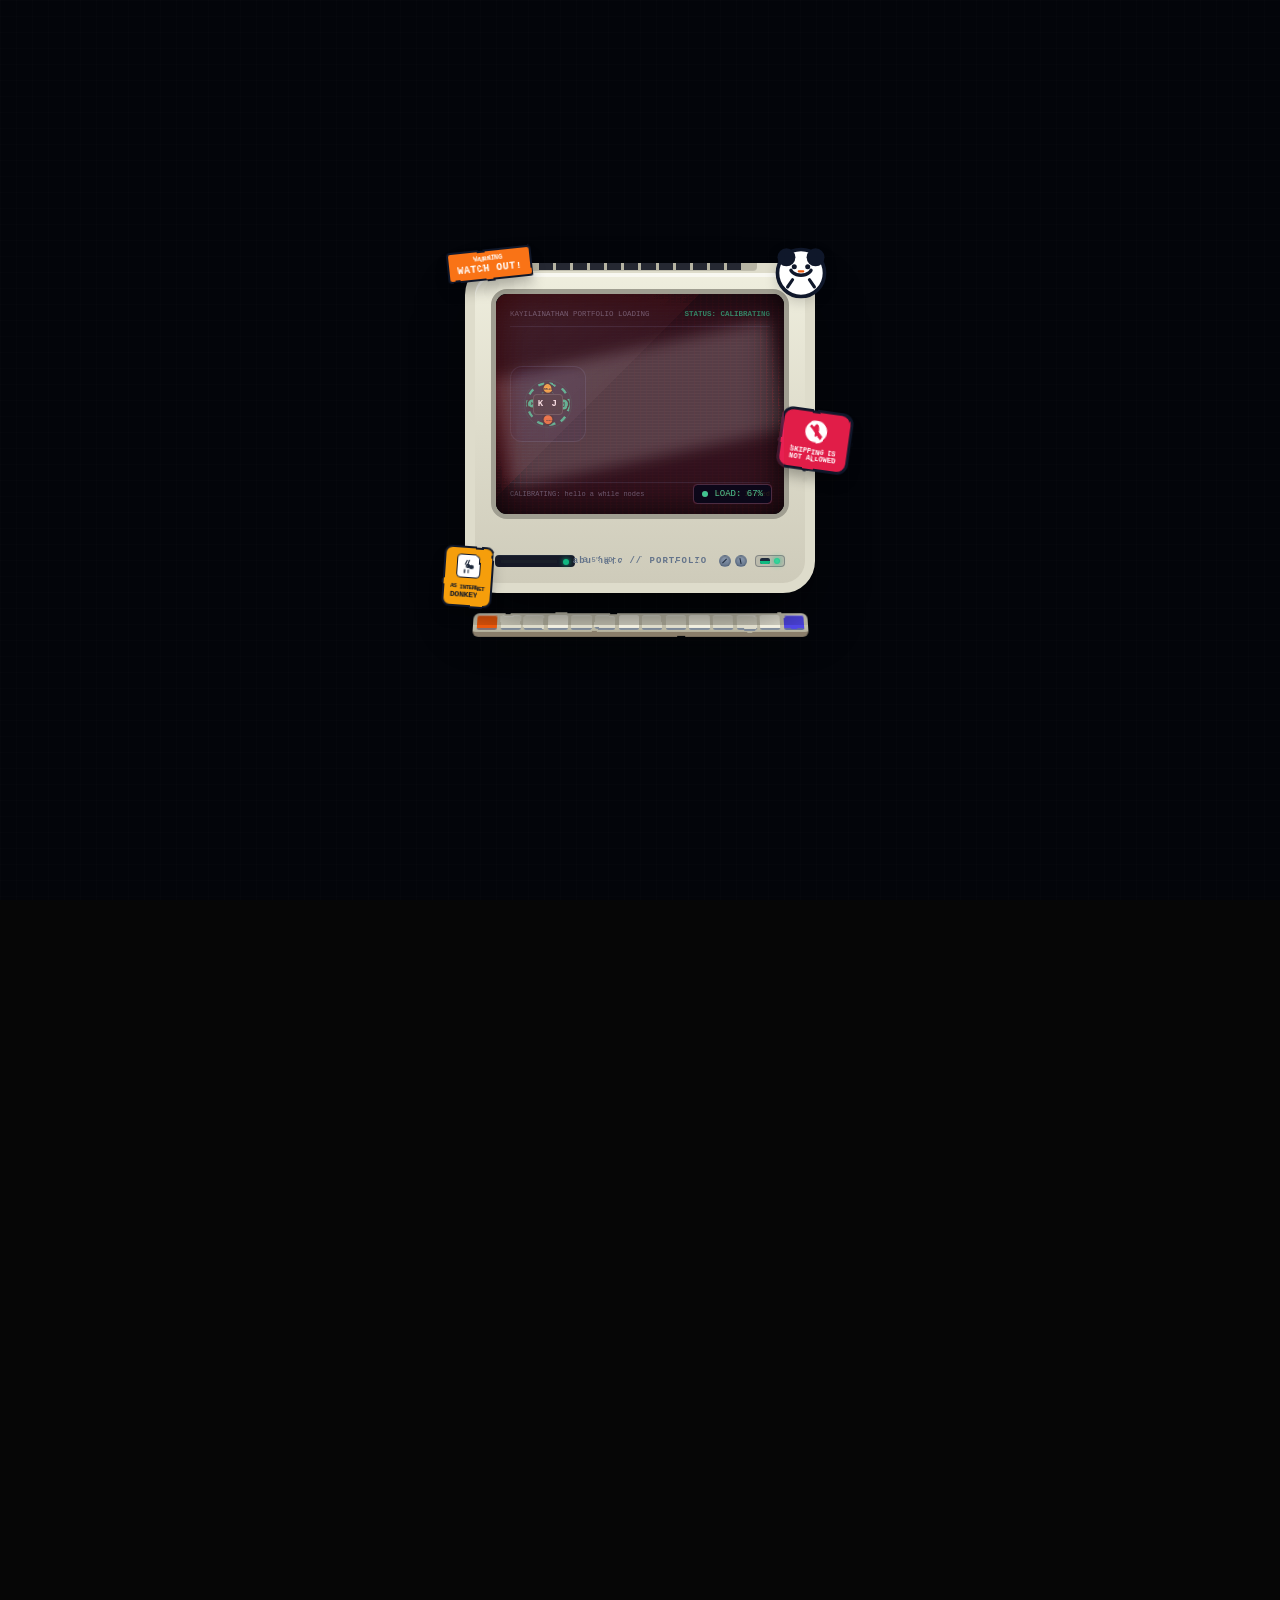
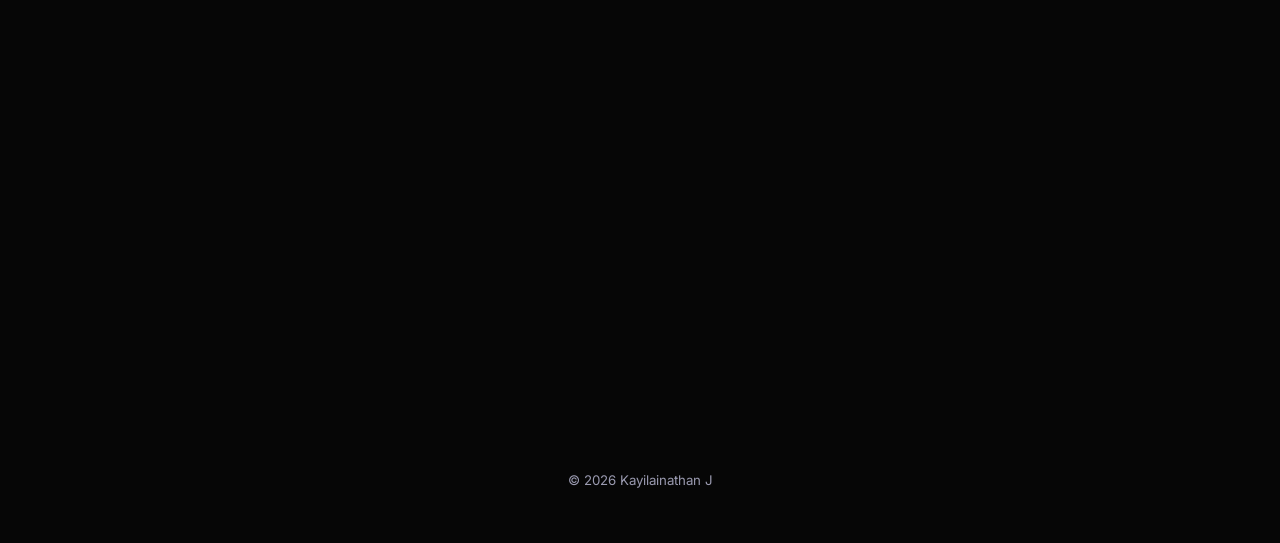
==== commit dc3ce1b4: "feat: add Preloader component and implement dynamic theme-based coloring for BlueprintSlider labels " ====
--- a/index.html
+++ b/index.html
@@ -19,6 +19,1068 @@
 
     <!-- Lenis — Buttery smooth scroll library -->
     <script src="https://unpkg.com/lenis@1.1.13/dist/lenis.min.js"></script>
+
+    <!-- Retro CRT Preloader Styles -->
+    <style id="crt-preloader-styles">
+        .fixed-preloader-overlay {
+            position: fixed;
+            top: 0;
+            left: 0;
+            width: 100vw;
+            height: 100vh;
+            z-index: 99999;
+            background: #03050a;
+            color: #ffffff;
+            display: flex;
+            flex-direction: column;
+            align-items: center;
+            justify-content: center;
+            padding: 16px;
+            overflow: hidden;
+            user-select: none;
+            font-family: 'Inter', sans-serif;
+            transition: opacity 0.5s ease;
+            box-sizing: border-box;
+        }
+
+        .crt-bg-grid-overlay {
+            position: absolute;
+            inset: 0;
+            z-index: 0;
+            pointer-events: none;
+            opacity: 0.2;
+            background-size: 16px 16px;
+            background-image: linear-gradient(to right, rgba(255, 255, 255, 0.05) 1px, transparent 1px),
+                linear-gradient(to bottom, rgba(255, 255, 255, 0.05) 1px, transparent 1px);
+        }
+
+        .preloader-hidden-svg {
+            display: none;
+        }
+
+        .preloader-desk-scene {
+            position: relative;
+            display: flex;
+            flex-direction: column;
+            align-items: center;
+            max-width: 100%;
+            z-index: 10;
+            transform: scale(0.78);
+            transform-style: preserve-3d;
+            perspective: 1000px;
+            transition: transform 0.5s cubic-bezier(0.34, 1.56, 0.64, 1), opacity 0.5s ease;
+        }
+
+        @media (min-width: 400px) {
+            .preloader-desk-scene {
+                transform: scale(0.85);
+            }
+        }
+
+        @media (min-width: 640px) {
+            .preloader-desk-scene {
+                transform: scale(1);
+            }
+        }
+
+        .crt-monitor-case {
+            position: relative;
+            width: 350px;
+            height: 330px;
+            background: linear-gradient(to bottom, #efeede, #dedccb, #cecbba);
+            border: 10px solid #dedccb;
+            border-radius: 32px;
+            box-shadow: 0 30px 60px -15px rgba(0, 0, 0, 0.8), inset 0 4px 0 rgba(255, 255, 255, 0.6);
+            display: flex;
+            flex-direction: column;
+            justify-content: space-between;
+            padding: 16px;
+            box-sizing: border-box;
+            overflow: visible;
+        }
+
+        .crt-vent-slits {
+            position: absolute;
+            top: -10px;
+            left: 48px;
+            right: 48px;
+            height: 8px;
+            background: #b6b4a3;
+            border-radius: 0 0 4px 4px;
+            border-bottom: 1px solid rgba(255, 255, 255, 0.1);
+            display: flex;
+            gap: 3px;
+            padding: 0 16px;
+            box-sizing: border-box;
+        }
+
+        .vent-slit {
+            flex: 1;
+            background: rgba(2, 6, 23, 0.8);
+            height: 100%;
+        }
+
+        .bezel-sticker {
+            position: absolute;
+            z-index: 40;
+            border-radius: 4px;
+            box-shadow: 0 10px 15px -3px rgba(0, 0, 0, 0.3);
+            font-family: monospace;
+            display: flex;
+            flex-direction: column;
+            align-items: center;
+            user-select: none;
+        }
+
+        .sticker-warning {
+            top: -24px;
+            left: -28px;
+            background: #f97316;
+            border: 2px solid #0f172a;
+            color: white;
+            padding: 4px 8px;
+            transform: rotate(-6deg);
+            filter: url(#vector-wiggle);
+        }
+
+        .sticker-warning-sub {
+            font-size: 7px;
+            font-weight: bold;
+            text-transform: uppercase;
+            margin-bottom: 1px;
+            line-height: 1;
+            opacity: 0.95;
+        }
+
+        .sticker-warning-main {
+            font-size: 10px;
+            font-weight: 900;
+            letter-spacing: 0.5px;
+            line-height: 1.1;
+        }
+
+        .bezel-sticker-graphic {
+            position: absolute;
+            z-index: 40;
+            filter: drop-shadow(0 4px 6px rgba(0, 0, 0, 0.15));
+            user-select: none;
+        }
+
+        .sticker-anime {
+            top: -28px;
+            right: -24px;
+            width: 56px;
+            height: 56px;
+        }
+
+        .sticker-noskip {
+            top: 135px;
+            right: -48px;
+            background: #e11d48;
+            border: 3.5px solid #0f172a;
+            border-radius: 12px;
+            padding: 6px 10px;
+            transform: rotate(8deg) scale(0.95);
+            filter: url(#vector-wiggle);
+            color: white;
+            display: flex;
+            flex-direction: column;
+            align-items: center;
+        }
+
+        .sticker-noskip svg {
+            width: 28px;
+            height: 28px;
+            color: white;
+        }
+
+        .sticker-noskip-text {
+            font-size: 7.5px;
+            font-weight: 900;
+            margin-top: 4px;
+            line-height: 1;
+            text-align: center;
+        }
+
+        .sticker-donkey {
+            bottom: -24px;
+            left: -32px;
+            background: #f59e0b;
+            border: 2px solid #0f172a;
+            border-radius: 8px;
+            padding: 6px;
+            transform: rotate(4deg);
+            filter: url(#vector-wiggle);
+            display: flex;
+            align-items: center;
+            gap: 6px;
+            color: #0f172a;
+        }
+
+        .donkey-icon-wrapper {
+            width: 24px;
+            height: 24px;
+            flex-shrink: 0;
+            background: white;
+            border: 1px solid #0f172a;
+            border-radius: 4px;
+            display: flex;
+            align-items: center;
+            justify-content: center;
+            padding: 2px;
+            box-sizing: border-box;
+        }
+
+        .donkey-icon-wrapper svg {
+            width: 100%;
+            height: 100%;
+            color: #1e293b;
+        }
+
+        .donkey-text-wrapper {
+            display: flex;
+            flex-direction: column;
+            text-align: left;
+        }
+
+        .donkey-text-sub {
+            font-size: 6px;
+            font-weight: bold;
+            line-height: 1.2;
+            text-transform: uppercase;
+            letter-spacing: -0.5px;
+        }
+
+        .donkey-text-main {
+            font-size: 8px;
+            font-weight: 900;
+            line-height: 1;
+            letter-spacing: -0.2px;
+        }
+
+        .crt-screen-area {
+            position: relative;
+            width: 100%;
+            height: 230px;
+            background: #0a0d13;
+            border: 5px solid #a09e91;
+            border-radius: 16px;
+            overflow: hidden;
+            box-shadow: inset 0 12px 24px rgba(0, 0, 0, 0.95);
+        }
+
+        .crt-scanlines {
+            position: absolute;
+            inset: 0;
+            pointer-events: none;
+            z-index: 30;
+            background: linear-gradient(rgba(18, 16, 16, 0) 50%, rgba(0, 0, 0, 0.28) 50%),
+                linear-gradient(90deg, rgba(255, 0, 0, 0.04), rgba(0, 255, 0, 0.01), rgba(0, 0, 255, 0.04));
+            background-size: 100% 3px, 6px 100%;
+            opacity: 0.22;
+        }
+
+        .crt-screen-shadow {
+            position: absolute;
+            inset: 0;
+            pointer-events: none;
+            z-index: 20;
+            box-shadow: inset 0 0 40px rgba(0, 0, 0, 0.9);
+        }
+
+        .crt-reflection {
+            position: absolute;
+            inset: 0;
+            pointer-events: none;
+            z-index: 10;
+            background: linear-gradient(135deg, rgba(255, 255, 255, 0.07) 0%, rgba(255, 255, 255, 0.02) 40%, transparent 40%);
+        }
+
+        .glitch-overlay {
+            position: absolute;
+            inset: 0;
+            z-index: 40;
+            background: rgba(244, 63, 94, 0.2);
+            mix-blend-mode: color-dodge;
+            display: none;
+            align-items: center;
+            justify-content: center;
+        }
+
+        .glitch-streak {
+            width: 100%;
+            height: 50%;
+            background: rgba(255, 255, 255, 0.2);
+            filter: blur(8px);
+            transform: rotate(-12deg);
+        }
+
+        .crt-screen-content {
+            width: 100%;
+            height: 100%;
+            position: relative;
+            overflow: hidden;
+            transform-origin: center;
+        }
+
+        @keyframes crt-flicker {
+            0% {
+                opacity: 0.975;
+            }
+
+            50% {
+                opacity: 1;
+            }
+
+            100% {
+                opacity: 0.98;
+            }
+        }
+
+        .crt-flicker {
+            animation: crt-flicker 0.15s infinite;
+        }
+
+        .screen-phase {
+            position: absolute;
+            inset: 0;
+            width: 100%;
+            height: 100%;
+            display: flex;
+            flex-direction: column;
+            box-sizing: border-box;
+        }
+
+        .phase-grid-bg {
+            position: absolute;
+            inset: 0;
+            z-index: 0;
+            pointer-events: none;
+            opacity: 0.06;
+            background-size: 16px 16px;
+            background-image: linear-gradient(to right, rgba(255, 255, 255, 0.05) 1px, transparent 1px),
+                linear-gradient(to bottom, rgba(255, 255, 255, 0.05) 1px, transparent 1px);
+        }
+
+        .phase-intro {
+            background: #f43f5e;
+            align-items: center;
+            justify-content: center;
+            padding: 12px;
+            cursor: pointer;
+            color: white;
+        }
+
+        .system-gateway-text {
+            position: absolute;
+            top: 8px;
+            left: 12px;
+            font-size: 7px;
+            font-family: monospace;
+            color: rgba(255, 255, 255, 0.7);
+            letter-spacing: 2px;
+            font-weight: bold;
+        }
+
+        .intro-logo-wrapper {
+            display: flex;
+            flex-direction: column;
+            align-items: center;
+            line-height: 0.95;
+            color: white;
+            user-select: none;
+            pointer-events: none;
+            filter: url(#vector-wiggle);
+        }
+
+        .intro-logo-line {
+            font-size: 52px;
+            font-weight: 900;
+            letter-spacing: -1.5px;
+            text-shadow: 4px 4px 0px #0f172a;
+        }
+
+        .intro-click-prompt {
+            margin-top: 12px;
+            font-size: 7.5px;
+            font-family: monospace;
+            color: rgba(255, 255, 255, 0.9);
+            background: rgba(15, 23, 42, 0.45);
+            padding: 4px 10px;
+            border-radius: 4px;
+            border: 1px solid rgba(255, 255, 255, 0.1);
+        }
+
+        .phase-folder {
+            background: #070b16;
+            align-items: center;
+            justify-content: center;
+            padding: 16px;
+            color: #f59e0b;
+        }
+
+        .folder-animation-wrapper {
+            position: relative;
+            width: 112px;
+            height: 80px;
+            display: flex;
+            align-items: center;
+            justify-content: center;
+            perspective: 400px;
+        }
+
+        .folder-glow {
+            position: absolute;
+            width: 48px;
+            height: 48px;
+            border-radius: 50%;
+            background: rgba(245, 158, 11, 0.35);
+            filter: blur(12px);
+            top: 16px;
+            animation: pulse 2s infinite;
+        }
+
+        .folder-svg {
+            width: 100%;
+            height: 100%;
+            overflow: visible;
+            filter: url(#vector-wiggle);
+        }
+
+        #folder-flap {
+            transform-origin: 50px 70px;
+            transition: transform 0.1s ease;
+        }
+
+        #folder-paper,
+        #folder-paper-lines {
+            transition: transform 0.1s ease;
+        }
+
+        .spark-particle {
+            position: absolute;
+            border-radius: 50%;
+            opacity: 0;
+            pointer-events: none;
+        }
+
+        .particle-1 {
+            width: 8px;
+            height: 8px;
+            background: #fbbf24;
+            animation: floatSpark1 1.6s infinite 0.1s;
+        }
+
+        .particle-2 {
+            width: 6px;
+            height: 6px;
+            background: #fb923c;
+            animation: floatSpark2 2s infinite 0.7s;
+        }
+
+        @keyframes floatSpark1 {
+            0% {
+                transform: translate(-6px, -10px);
+                opacity: 0;
+            }
+
+            50% {
+                opacity: 1;
+            }
+
+            100% {
+                transform: translate(10px, -52px);
+                opacity: 0;
+            }
+        }
+
+        @keyframes floatSpark2 {
+            0% {
+                transform: translate(8px, -8px);
+                opacity: 0;
+            }
+
+            50% {
+                opacity: 1;
+            }
+
+            100% {
+                transform: translate(-6px, -42px);
+                opacity: 0;
+            }
+        }
+
+        .folder-status-text {
+            font-family: monospace;
+            font-size: 9px;
+            font-weight: 900;
+            letter-spacing: 2px;
+            margin-top: 4px;
+            animation: pulse 1s infinite;
+            text-align: center;
+        }
+
+        .folder-mini-progressbar-container {
+            width: 112px;
+            height: 4px;
+            background: #020617;
+            border-radius: 9999px;
+            overflow: hidden;
+            margin-top: 4px;
+            border: 1px solid #1e293b;
+        }
+
+        .folder-mini-progressbar {
+            height: 100%;
+            background: #f59e0b;
+            width: 0%;
+            transition: width 0.1s ease;
+        }
+
+        .phase-core {
+            background: #05080e;
+            justify-content: space-between;
+            padding: 14px;
+            color: #10b981;
+        }
+
+        .core-header-row {
+            display: flex;
+            justify-content: space-between;
+            align-items: center;
+            font-size: 7.5px;
+            font-family: monospace;
+            color: #64748b;
+            padding-bottom: 6px;
+            border-bottom: 1px solid rgba(30, 41, 59, 0.8);
+        }
+
+        .core-header-status {
+            color: #10b981;
+            font-weight: bold;
+            animation: pulse 1s infinite;
+        }
+
+        .core-main-split {
+            display: flex;
+            gap: 16px;
+            align-items: center;
+            flex: 1;
+            padding: 8px 0;
+            overflow: hidden;
+        }
+
+        .core-spinner-container {
+            position: relative;
+            flex-shrink: 0;
+            display: flex;
+            align-items: center;
+            justify-content: center;
+            width: 76px;
+            height: 76px;
+            background: #020617;
+            border-radius: 12px;
+            border: 1px solid rgba(30, 41, 59, 0.7);
+            box-shadow: inset 0 2px 4px rgba(0, 0, 0, 0.6);
+        }
+
+        .core-ping-ring {
+            position: absolute;
+            width: 48px;
+            height: 48px;
+            border: 1px solid rgba(16, 185, 129, 0.1);
+            border-radius: 50%;
+            animation: corePing 2s infinite;
+        }
+
+        @keyframes corePing {
+            0% {
+                transform: scale(0.6);
+                opacity: 0.8;
+            }
+
+            100% {
+                transform: scale(1.4);
+                opacity: 0;
+            }
+        }
+
+        .core-svg-wrapper {
+            width: 52px;
+            height: 52px;
+            overflow: visible;
+            filter: url(#vector-wiggle);
+        }
+
+        .core-spinner-svg {
+            width: 100%;
+            height: 100%;
+            color: #10b981;
+            overflow: visible;
+            animation: spin 6s linear infinite;
+        }
+
+        @keyframes spin {
+            0% {
+                transform: rotate(0deg);
+            }
+
+            100% {
+                transform: rotate(360deg);
+            }
+        }
+
+        .core-center-watermark {
+            position: absolute;
+            font-family: monospace;
+            font-size: 9px;
+            font-weight: bold;
+            color: white;
+            letter-spacing: 1.5px;
+            background: #05080e;
+            padding: 2px 4px;
+            border-radius: 4px;
+            border: 1px solid rgba(255, 255, 255, 0.15);
+        }
+
+        .core-logs-panel {
+            flex: 1;
+            display: flex;
+            flex-direction: column;
+            gap: 2px;
+            font-family: monospace;
+            font-size: 7px;
+            color: #94a3b8;
+            text-align: left;
+            overflow: hidden;
+            height: 95px;
+            justify-content: flex-end;
+            box-sizing: border-box;
+        }
+
+        .log-entry {
+            white-space: nowrap;
+            overflow: hidden;
+            text-overflow: ellipsis;
+            letter-spacing: 0.5px;
+            animation: fadeInLog 0.1s ease-out forwards;
+        }
+
+        @keyframes fadeInLog {
+            from {
+                opacity: 0;
+                transform: translateY(2px);
+            }
+
+            to {
+                opacity: 1;
+                transform: translateY(0);
+            }
+        }
+
+        .log-entry-prefix {
+            color: #10b981;
+            font-weight: bold;
+            margin-right: 4px;
+        }
+
+        .core-footer-row {
+            display: flex;
+            justify-content: space-between;
+            align-items: center;
+            font-size: 7px;
+            font-family: monospace;
+            color: #64748b;
+            padding-top: 6px;
+            border-top: 1px solid rgba(30, 41, 59, 0.8);
+        }
+
+        .core-footer-status {
+            color: #f59e0b;
+            font-weight: bold;
+            animation: pulse 1s infinite;
+        }
+
+        .phase-finished {
+            background: #16221d;
+            align-items: center;
+            justify-content: center;
+            padding: 12px;
+            color: #34d399;
+        }
+
+        .success-indicator {
+            position: absolute;
+            width: 10px;
+            height: 10px;
+            border-color: rgba(16, 185, 129, 0.4);
+            border-style: solid;
+        }
+
+        .indicator-tl {
+            top: 8px;
+            left: 8px;
+            border-width: 1px 0 0 1px;
+        }
+
+        .indicator-tr {
+            top: 8px;
+            right: 8px;
+            border-width: 1px 1px 0 0;
+        }
+
+        .indicator-bl {
+            bottom: 8px;
+            left: 8px;
+            border-width: 0 0 1px 1px;
+        }
+
+        .indicator-br {
+            bottom: 8px;
+            right: 8px;
+            border-width: 0 1px 1px 0;
+        }
+
+        .success-text-wrapper {
+            display: flex;
+            flex-direction: column;
+            align-items: center;
+            line-height: 0.95;
+            color: #34d399;
+            text-align: center;
+            filter: url(#vector-wiggle);
+        }
+
+        .success-sub {
+            font-family: monospace;
+            font-size: 12px;
+            font-weight: 900;
+            letter-spacing: 2px;
+            opacity: 0.85;
+            margin-bottom: 6px;
+        }
+
+        .success-main {
+            font-size: 38px;
+            font-weight: 900;
+            letter-spacing: -0.5px;
+            text-shadow: 2.5px 2.5px 0px #05150f;
+            color: #10b981;
+        }
+
+        .success-desc {
+            font-family: monospace;
+            font-size: 7.5px;
+            letter-spacing: 1px;
+            opacity: 0.6;
+            margin-top: 4px;
+            text-transform: uppercase;
+        }
+
+        .progress-counter-badge {
+            position: absolute;
+            bottom: 10px;
+            right: 12px;
+            font-family: monospace;
+            font-size: 9px;
+            color: #10b981;
+            background: rgba(2, 6, 23, 0.85);
+            padding: 2px 8px;
+            border-radius: 4px;
+            border: 1px solid #1e293b;
+            display: flex;
+            align-items: center;
+            gap: 6px;
+            z-index: 30;
+        }
+
+        .progress-counter-dot {
+            width: 6px;
+            height: 6px;
+            border-radius: 50%;
+            background: #10b981;
+            animation: pulse 1s infinite;
+        }
+
+        @keyframes pulse {
+
+            0%,
+            100% {
+                opacity: 0.4;
+            }
+
+            50% {
+                opacity: 1;
+            }
+        }
+
+        .tv-flare-line {
+            position: fixed;
+            left: 0;
+            right: 0;
+            height: 4px;
+            background: white;
+            box-shadow: 0 0 12px #ffffff;
+            z-index: 999999;
+            top: 50%;
+            transform: translateY(-50%) scaleX(0);
+            opacity: 0;
+            pointer-events: none;
+        }
+
+        .tv-phosphor-spot {
+            position: fixed;
+            width: 12px;
+            height: 12px;
+            background: white;
+            border-radius: 50%;
+            box-shadow: 0 0 15px #ffffff;
+            z-index: 999999;
+            left: 50%;
+            top: 50%;
+            transform: translate(-50%, -50%) scale(0);
+            opacity: 0;
+            pointer-events: none;
+        }
+
+        .retro-mouse-cursor {
+            position: absolute;
+            pointer-events: none;
+            z-index: 99999;
+            left: 0;
+            top: 0;
+            transform: translate(280px, 190px);
+        }
+
+        .retro-cursor-svg {
+            filter: drop-shadow(2px 10px 6px rgba(0, 0, 0, 0.65));
+        }
+
+        @keyframes rippleAnim {
+            0% {
+                r: 4px;
+                opacity: 0.8;
+                stroke-width: 4px;
+            }
+
+            100% {
+                r: 24px;
+                opacity: 0;
+                stroke-width: 1.5px;
+            }
+        }
+
+        .ripple-active {
+            animation: rippleAnim 0.6s infinite ease-out;
+        }
+
+        .crt-bottom-panel {
+            position: relative;
+            z-index: 10;
+            width: 100%;
+            display: flex;
+            justify-content: space-between;
+            align-items: center;
+            padding: 0 4px;
+            box-sizing: border-box;
+        }
+
+        .floppy-drive-wrapper {
+            display: flex;
+            align-items: center;
+            gap: 8px;
+        }
+
+        .floppy-drive-bezel {
+            width: 80px;
+            height: 12px;
+            background: rgba(2, 6, 23, 0.9);
+            border-radius: 4px;
+            border-top: 1px solid rgba(51, 65, 85, 0.35);
+            display: flex;
+            justify-content: space-between;
+            padding: 0 6px;
+            align-items: center;
+            position: relative;
+            box-sizing: border-box;
+        }
+
+        .floppy-drive-slot {
+            width: 56px;
+            height: 2.5px;
+            background: #1a1f29;
+        }
+
+        .floppy-drive-led {
+            width: 6px;
+            height: 6px;
+            border-radius: 50%;
+            transition: all 0.3s ease;
+        }
+
+        .floppy-drive-label {
+            font-family: monospace;
+            font-size: 7px;
+            font-weight: bold;
+            color: rgba(100, 116, 139, 0.8);
+        }
+
+        .bezel-brand-text {
+            font-family: monospace;
+            font-size: 9px;
+            font-weight: bold;
+            color: #64748b;
+            letter-spacing: 1px;
+            filter: url(#vector-wiggle);
+            position: absolute;
+            left: 50%;
+            transform: translateX(-50%);
+        }
+
+        .bezel-controls-wrapper {
+            display: flex;
+            align-items: center;
+            gap: 8px;
+        }
+
+        .bezel-knobs {
+            display: flex;
+            gap: 4px;
+        }
+
+        .bezel-knob {
+            width: 12px;
+            height: 12px;
+            border-radius: 50%;
+            background: linear-gradient(to bottom, #94a3b8, #64748b);
+            border: 1px solid rgba(71, 85, 105, 0.4);
+            display: flex;
+            align-items: center;
+            justify-content: center;
+            box-shadow: inset 0 1px 2px rgba(0, 0, 0, 0.3);
+        }
+
+        .knob-line {
+            width: 1.2px;
+            height: 6px;
+            background: #1e293b;
+        }
+
+        .line-1 {
+            transform: rotate(45deg);
+        }
+
+        .line-2 {
+            transform: rotate(-12deg);
+        }
+
+        .bezel-power-group {
+            display: flex;
+            align-items: center;
+            gap: 4px;
+            background: rgba(15, 23, 42, 0.1);
+            padding: 2px 4px;
+            border-radius: 4px;
+            border: 1px solid rgba(30, 41, 59, 0.35);
+        }
+
+        .power-toggle-switch {
+            width: 10px;
+            height: 6px;
+            background: #1e293b;
+            border-radius: 2px;
+            overflow: hidden;
+            display: flex;
+            align-items: flex-end;
+            justify-content: center;
+        }
+
+        .power-toggle-colored-strip {
+            width: 100%;
+            height: 50%;
+            background: #10b981;
+        }
+
+        .power-status-led {
+            width: 6px;
+            height: 6px;
+            border-radius: 50%;
+            background: #34d399;
+            border: 1px solid rgba(16, 185, 129, 0.3);
+            box-shadow: 0 0 6px #10b981;
+            animation: pulse 1s infinite;
+        }
+
+        .retro-keyboard-drawer {
+            position: relative;
+            margin-top: 20px;
+            width: 335px;
+            height: 24px;
+            background: linear-gradient(to bottom, #d5d2bf, #c6c3af, #b6b39f);
+            border-radius: 6px;
+            border-bottom: 5px solid #8a7e6b;
+            display: flex;
+            gap: 3.5px;
+            padding: 2px 4px;
+            box-shadow: 0 20px 40px rgba(0, 0, 0, 0.55);
+            transform: rotateX(24deg) rotateY(0deg) rotateZ(0deg);
+            transform-style: preserve-3d;
+            filter: url(#vector-wiggle);
+            box-sizing: border-box;
+        }
+
+        .keycap {
+            flex: 1;
+            height: 100%;
+            border-radius: 2px;
+            border-bottom: 2.5px solid rgba(100, 116, 139, 0.8);
+            box-shadow: inset 0 1px 0 rgba(255, 255, 255, 0.45);
+            cursor: pointer;
+            transition: transform 0.05s ease, border-bottom 0.05s ease;
+            background: #dedccb;
+        }
+
+        .keycap:active {
+            transform: translateY(1.5px);
+            border-bottom: 0.5px solid rgba(100, 116, 139, 0.8);
+        }
+
+        .key-esc {
+            background: #ea580c;
+        }
+
+        .key-run {
+            background: #4f46e5;
+        }
+
+        .keycap:nth-child(4),
+        .keycap:nth-child(7),
+        .keycap:nth-child(10),
+        .keycap:nth-child(13) {
+            background: #f1efe0;
+        }
+
+        @keyframes tvTurnOn {
+            0% {
+                transform: scaleY(0.005) scaleX(0.005);
+                filter: brightness(4);
+            }
+
+            40% {
+                transform: scaleY(0.005) scaleX(1);
+                filter: brightness(1.5);
+            }
+
+            100% {
+                transform: scaleY(1) scaleX(1);
+                filter: brightness(1);
+            }
+        }
+
+        .tv-turn-on-anim {
+            animation: tvTurnOn 0.8s cubic-bezier(0.16, 1, 0.3, 1) forwards;
+        }
+    </style>
 
     <style>
         /* ================================================================
@@ -64,6 +1126,20 @@
             --ease-smooth: cubic-bezier(0.25, 1, 0.5, 1);
         }
 
+        main {
+            opacity: 0;
+            transform: translateY(50px);
+            filter: blur(8px);
+            transition: opacity 1.4s cubic-bezier(0.16, 1, 0.3, 1),
+                transform 1.4s cubic-bezier(0.16, 1, 0.3, 1),
+                filter 1.2s cubic-bezier(0.16, 1, 0.3, 1);
+        }
+
+        body.preloader-done main {
+            opacity: 1;
+            transform: translateY(0);
+            filter: blur(0);
+        }
 
         /* ================================================================
            RESET & BASE
@@ -438,6 +1514,19 @@
 
         /* Hide mobile navigation toggle on desktop */
         .mobile-nav-toggle {
+            display: none;
+        }
+
+        /* Hide mobile drawer sub-elements on desktop */
+        .nav-overlay {
+            display: none;
+        }
+
+        .drawer-header {
+            display: none;
+        }
+
+        .drawer-footer {
             display: none;
         }
 
@@ -2020,7 +3109,8 @@
         .projects-grid {
             position: relative;
             width: 100%;
-            height: 400px; /* Breathing room for wrapper shadow/hover translateY */
+            height: 400px;
+            /* Breathing room for wrapper shadow/hover translateY */
             display: block;
             overflow: visible;
             margin: 0 auto;
@@ -2033,7 +3123,7 @@
         /* ================================================================
            PROJECTS REDESIGN — Wide Split-Screen Telemetry Cards
            ================================================================ */
-        
+
         /* Projects Header Container (moves title left, pagination right above card) */
         .proj-header-container {
             display: flex;
@@ -2074,9 +3164,10 @@
 
         .proj-pagination-num-active {
             color: #ffffff;
-            font-size: 1.1rem;
-            min-width: 18px;
-            text-align: right;
+            font-size: 0.88rem;
+            min-width: 10px;
+            text-align: center;
+            display: inline-block;
             transition: color 0.35s ease, text-shadow 0.35s ease;
         }
 
@@ -2094,7 +3185,8 @@
             top: 0;
             left: 0;
             height: 100%;
-            width: 16.67%; /* 1 of 6 projects */
+            width: 16.67%;
+            /* 1 of 6 projects */
             border-radius: 99px;
             transition: width 0.35s cubic-bezier(0.16, 1, 0.3, 1), background 0.35s ease;
         }
@@ -2109,15 +3201,18 @@
             overflow: visible;
             background: var(--card-gradient);
             border-radius: 38px;
-            padding: 4px; /* Border thickness */
-            
+            padding: 4px;
+            /* Border thickness */
+
             opacity: 0;
             visibility: hidden;
             pointer-events: none;
-            transform: translate3d(-50%, 0, 0); /* Locked static in-place */
+            transform: translate(-50%, 0);
+            /* Locked static in-place */
             transition: opacity 0.6s cubic-bezier(0.25, 1, 0.5, 1),
-                        transform 0.4s cubic-bezier(0.25, 1, 0.5, 1), /* For lift on hover only */
-                        visibility 0.6s;
+                transform 0.4s cubic-bezier(0.25, 1, 0.5, 1),
+                /* For lift on hover only */
+                visibility 0.6s;
             z-index: 1;
         }
 
@@ -2126,13 +3221,13 @@
             opacity: 1;
             visibility: visible;
             pointer-events: auto;
-            transform: translate3d(-50%, 0, 0);
+            transform: translate(-50%, 0);
             z-index: 5;
         }
 
         /* Active card lifts up slightly on hover to keep the top border fully visible */
         .proj-card-wrap.active:hover {
-            transform: translate3d(-50%, -6px, 0);
+            transform: translate(-50%, -6px);
         }
 
         /* Wrapper states during 3D carousel transitions: keep statically centered and fade to 0 */
@@ -2143,7 +3238,8 @@
             opacity: 0 !important;
             visibility: visible !important;
             pointer-events: none !important;
-            transform: translate3d(-50%, 0, 0) !important; /* Keep static at center */
+            transform: translate(-50%, 0) !important;
+            /* Keep static at center */
             transition: opacity 0.4s ease;
         }
 
@@ -2156,12 +3252,14 @@
         .proj-card {
             position: relative;
             width: 100%;
-            height: 372px; /* 380 wrapper - 8 padding */
+            height: 372px;
+            /* 380 wrapper - 8 padding */
             display: flex;
             flex-direction: row;
             overflow: hidden;
             border-radius: 34px;
-            background: #0A0A0C !important; /* Pure black interior */
+            background: #0A0A0C !important;
+            /* Pure black interior */
             border: none;
             box-shadow: none;
         }
@@ -2171,9 +3269,8 @@
             opacity: 1;
         }
 
-        /* Micro-hover effect: interior container gets a subtle scale and shadow */
+        /* Micro-hover effect: interior container gets a subtle shadow */
         .proj-card-wrap.active:hover .proj-card {
-            transform: scale(1.006);
             box-shadow: 0 10px 30px rgba(0, 0, 0, 0.5);
         }
 
@@ -2194,14 +3291,13 @@
             background: rgba(255, 255, 255, 0.005);
             position: relative;
             overflow: hidden;
-            
+
             /* Enable 3D transitions on content panels */
-            transform-style: preserve-3d;
-            backface-visibility: hidden;
+            transform-style: flat;
             opacity: 1;
-            transform: translate3d(0, 0, 0) scale(1) rotateY(0deg);
+            transform: none;
             transition: transform 0.4s cubic-bezier(0.25, 1, 0.5, 1),
-                        opacity 0.4s cubic-bezier(0.25, 1, 0.5, 1);
+                opacity 0.4s cubic-bezier(0.25, 1, 0.5, 1);
         }
 
         /* Right side: Project text description details */
@@ -2214,14 +3310,13 @@
             justify-content: flex-start;
             position: relative;
             z-index: 2;
-            
+
             /* Enable 3D transitions on content panels */
-            transform-style: preserve-3d;
-            backface-visibility: hidden;
+            transform-style: flat;
             opacity: 1;
-            transform: translate3d(0, 0, 0) scale(1) rotateY(0deg);
+            transform: none;
             transition: transform 0.35s cubic-bezier(0.25, 1, 0.5, 1),
-                        opacity 0.35s cubic-bezier(0.25, 1, 0.5, 1);
+                opacity 0.35s cubic-bezier(0.25, 1, 0.5, 1);
         }
 
         /* Transition states for content panels (.proj-left-panel and .proj-right-panel)
@@ -2232,6 +3327,7 @@
             opacity: 0 !important;
             transform: translate3d(-60px, 0, 0) scale(0.9) rotateY(-10deg) !important;
         }
+
         .proj-card-wrap.exit-next .proj-right-panel {
             opacity: 0 !important;
             transform: translate3d(-25px, 0, 0) !important;
@@ -2241,12 +3337,15 @@
         .proj-card-wrap.enter-next .proj-left-panel {
             opacity: 0 !important;
             transform: translate3d(60px, 0, 0) scale(0.9) rotateY(10deg) !important;
-            transition: none !important; /* Position instantly */
-        }
+            transition: none !important;
+            /* Position instantly */
+        }
+
         .proj-card-wrap.enter-next .proj-right-panel {
             opacity: 0 !important;
             transform: translate3d(20px, 0, 0) !important;
-            transition: none !important; /* Position instantly */
+            transition: none !important;
+            /* Position instantly */
         }
 
         /* Prev slide: current card exits to right */
@@ -2254,6 +3353,7 @@
             opacity: 0 !important;
             transform: translate3d(60px, 0, 0) scale(0.9) rotateY(10deg) !important;
         }
+
         .proj-card-wrap.exit-prev .proj-right-panel {
             opacity: 0 !important;
             transform: translate3d(20px, 0, 0) !important;
@@ -2263,12 +3363,15 @@
         .proj-card-wrap.enter-prev .proj-left-panel {
             opacity: 0 !important;
             transform: translate3d(-60px, 0, 0) scale(0.9) rotateY(-10deg) !important;
-            transition: none !important; /* Position instantly */
-        }
+            transition: none !important;
+            /* Position instantly */
+        }
+
         .proj-card-wrap.enter-prev .proj-right-panel {
             opacity: 0 !important;
             transform: translate3d(-25px, 0, 0) !important;
-            transition: none !important; /* Position instantly */
+            transition: none !important;
+            /* Position instantly */
         }
 
         /* Project number indicator */
@@ -2349,7 +3452,8 @@
 
         /* Bottom tags + action button bar */
         .proj-bottom {
-            margin-top: auto; /* Push to bottom of flex panel container */
+            margin-top: auto;
+            /* Push to bottom of flex panel container */
             display: flex;
             justify-content: space-between;
             align-items: center;
@@ -2396,7 +3500,8 @@
         .project-link:hover {
             color: var(--card-accent);
             border-color: var(--card-accent);
-            box-shadow: 0 0 8px var(--card-accent); /* Clean outer line glow */
+            box-shadow: 0 0 8px var(--card-accent);
+            /* Clean outer line glow */
             background: rgba(255, 255, 255, 0.06);
             transform: translateY(-2px) scale(1.06);
         }
@@ -2479,7 +3584,8 @@
         .proj-controls {
             display: flex;
             gap: 12px;
-            margin-top: 10px; /* Stack naturally below tags */
+            margin-top: 10px;
+            /* Stack naturally below tags */
             padding-top: 4px;
             z-index: 10;
             position: relative;
@@ -2503,7 +3609,8 @@
         .proj-arrow-btn:hover {
             color: var(--active-accent, var(--card-accent));
             border-color: var(--active-accent, var(--card-accent));
-            box-shadow: 0 0 8px var(--active-accent, var(--card-accent)); /* Clean outer line glow */
+            box-shadow: 0 0 8px var(--active-accent, var(--card-accent));
+            /* Clean outer line glow */
             background: rgba(255, 255, 255, 0.06);
             transform: scale(1.06);
         }
@@ -2525,7 +3632,8 @@
 
         /* ---- CUSTOM SLIDER ---- */
         .proj-slider-wrap {
-            display: none !important; /* hidden in stacked carousel mode */
+            display: none !important;
+            /* hidden in stacked carousel mode */
         }
 
         .proj-slider-track {
@@ -2572,7 +3680,7 @@
         }
 
         /* ---- SVG TELEMETRY SCHEMATIC ANIMATIONS & STYLES ---- */
-        
+
         /* Ping pulse animation for HUD console status lights */
         @keyframes hudPing {
             0% {
@@ -2580,18 +3688,19 @@
                 stroke-opacity: 0.9;
                 stroke-width: 1.2px;
             }
+
             100% {
                 r: 11px;
                 stroke-opacity: 0;
                 stroke-width: 0.5px;
             }
         }
-        
-        .ping-circle, 
-        .depth-ping-circle, 
-        .drainage-ping-circle, 
-        .alu-ping-circle, 
-        .spectral-ping-circle, 
+
+        .ping-circle,
+        .depth-ping-circle,
+        .drainage-ping-circle,
+        .alu-ping-circle,
+        .spectral-ping-circle,
         .power-ping-circle {
             animation: hudPing 2s cubic-bezier(0.16, 1, 0.3, 1) infinite;
             transform-origin: 14px 12px;
@@ -2599,46 +3708,107 @@
 
         /* 01 — SIS failure predictor transducer leg height oscillations */
         @keyframes legOscillateA {
-            0%, 100% { height: 46px; y: 72px; }
-            50% { height: 55px; y: 63px; }
-        }
+
+            0%,
+            100% {
+                height: 46px;
+                y: 72px;
+            }
+
+            50% {
+                height: 55px;
+                y: 63px;
+            }
+        }
+
         @keyframes legOscillateB {
-            0%, 100% { height: 54px; y: 64px; }
-            50% { height: 40px; y: 78px; }
-        }
+
+            0%,
+            100% {
+                height: 54px;
+                y: 64px;
+            }
+
+            50% {
+                height: 40px;
+                y: 78px;
+            }
+        }
+
         @keyframes legOscillateC {
-            0%, 100% { height: 35px; y: 83px; }
-            50% { height: 48px; y: 70px; }
-        }
+
+            0%,
+            100% {
+                height: 35px;
+                y: 83px;
+            }
+
+            25% {
+                height: 50px;
+                y: 68px;
+            }
+
+            50% {
+                height: 32px;
+                y: 86px;
+            }
+
+            75% {
+                height: 53px;
+                y: 65px;
+            }
+        }
+
         .sis-leg-group[data-leg="A"] .sis-leg-bar {
             animation: legOscillateA 4.2s ease-in-out infinite;
         }
+
         .sis-leg-group[data-leg="B"] .sis-leg-bar {
             animation: legOscillateB 4.8s ease-in-out infinite;
         }
+
         .sis-leg-group[data-leg="C"] .sis-leg-bar {
             animation: legOscillateC 3.6s ease-in-out infinite;
         }
 
         /* 02 — Depthra radar sweep scanner & target node pulsing */
         @keyframes radarSweep {
-            0% { transform: rotate(0deg); }
-            100% { transform: rotate(360deg); }
-        }
+            0% {
+                transform: rotate(0deg);
+            }
+
+            100% {
+                transform: rotate(360deg);
+            }
+        }
+
         .depth-scan-line {
             animation: radarSweep 4s linear infinite;
         }
 
         @keyframes nodePulse {
-            0%, 100% { transform: scale(1); opacity: 0.85; }
-            50% { transform: scale(1.28); opacity: 1; filter: drop-shadow(0 0 3px currentColor); }
-        }
+
+            0%,
+            100% {
+                transform: scale(1);
+                opacity: 0.85;
+            }
+
+            50% {
+                transform: scale(1.28);
+                opacity: 1;
+                filter: drop-shadow(0 0 3px currentColor);
+            }
+        }
+
         .depth-node-group {
             animation: nodePulse 3.2s ease-in-out infinite;
         }
+
         .depth-node-group[data-node="Alpha"] {
             transform-origin: 75px 65px;
         }
+
         .depth-node-group[data-node="Beta"] {
             transform-origin: 125px 98px;
             animation-delay: 1.6s;
@@ -2646,17 +3816,31 @@
 
         /* 03 — Smart Drainage System wave ripples & aquifer flows */
         @keyframes pipeFlow {
-            0% { transform: translateX(-35px); }
-            100% { transform: translateX(145px); }
-        }
+            0% {
+                transform: translateX(-35px);
+            }
+
+            100% {
+                transform: translateX(145px);
+            }
+        }
+
         .flowing-dot {
             animation: pipeFlow 2.8s linear infinite;
         }
 
         @keyframes drainageWaveBob {
-            0%, 100% { transform: translateY(0) scaleY(1); }
-            50% { transform: translateY(1.8px) scaleY(0.92); }
-        }
+
+            0%,
+            100% {
+                transform: translateY(0) scaleY(1);
+            }
+
+            50% {
+                transform: translateY(1.8px) scaleY(0.92);
+            }
+        }
+
         .drainage-wave-path {
             animation: drainageWaveBob 3s ease-in-out infinite;
             transform-origin: center bottom;
@@ -2664,33 +3848,67 @@
 
         /* 04 — 4-Bit ALU data flows & logic core pulses */
         @keyframes aluBitInput {
-            0% { transform: translateX(-15px); opacity: 0; }
-            15% { opacity: 1; }
-            85% { opacity: 1; }
-            100% { transform: translateX(35px); opacity: 0; }
-        }
+            0% {
+                transform: translateX(-15px);
+                opacity: 0;
+            }
+
+            15% {
+                opacity: 1;
+            }
+
+            85% {
+                opacity: 1;
+            }
+
+            100% {
+                transform: translateX(35px);
+                opacity: 0;
+            }
+        }
+
         .alu-bit-dot {
             animation: aluBitInput 2.4s linear infinite;
         }
+
         .alu-bit-dot-delayed {
             animation: aluBitInput 2.4s linear infinite;
             animation-delay: 1.2s;
         }
 
         @keyframes corePulse {
-            0%, 100% { stroke-opacity: 0.3; fill-opacity: 0; }
-            50% { stroke-opacity: 0.85; fill-opacity: 0.05; }
-        }
+
+            0%,
+            100% {
+                stroke-opacity: 0.3;
+                fill-opacity: 0;
+            }
+
+            50% {
+                stroke-opacity: 0.85;
+                fill-opacity: 0.05;
+            }
+        }
+
         .alu-logic-core {
             animation: corePulse 3s ease-in-out infinite;
         }
 
         /* 05 — Spectral Analyzer wave oscillograph jitter */
         @keyframes waveOscillate {
-            0% { transform: translateY(0) scaleY(1); }
-            50% { transform: translateY(-1.5px) scaleY(0.9); }
-            100% { transform: translateY(0) scaleY(1); }
-        }
+            0% {
+                transform: translateY(0) scaleY(1);
+            }
+
+            50% {
+                transform: translateY(-1.5px) scaleY(0.9);
+            }
+
+            100% {
+                transform: translateY(0) scaleY(1);
+            }
+        }
+
         .spectral-wave-path {
             animation: waveOscillate 2.5s ease-in-out infinite;
             transform-origin: 100px 84px;
@@ -2699,19 +3917,31 @@
 
         /* 06 — AC to DC Converter signal converter & DC current travels */
         @keyframes acSignalFlow {
-            0% { stroke-dashoffset: 0; }
-            100% { stroke-dashoffset: -18; }
-        }
+            0% {
+                stroke-dashoffset: 0;
+            }
+
+            100% {
+                stroke-dashoffset: -18;
+            }
+        }
+
         .ac-wave-path {
             stroke-dasharray: 6 3;
             animation: acSignalFlow 1.6s linear infinite;
         }
 
         @keyframes dcPulseFlow {
-            0% { stroke-dashoffset: 24; }
-            100% { stroke-dashoffset: 0; }
-        }
-        .power-signal-group[data-wave="DC"] line:nth-child(2) {
+            0% {
+                stroke-dashoffset: 24;
+            }
+
+            100% {
+                stroke-dashoffset: 0;
+            }
+        }
+
+        .dc-pulse-line {
             stroke-dasharray: 8 12;
             animation: dcPulseFlow 1.5s linear infinite;
         }
@@ -2720,12 +3950,15 @@
         .sis-leg-case {
             transition: stroke 0.3s ease, fill 0.3s ease, stroke-width 0.3s ease;
         }
+
         .depth-node {
             transition: r 0.3s var(--ease-spring), fill 0.3s ease;
         }
+
         .alu-path-group line {
             transition: stroke 0.3s ease, stroke-width 0.3s ease;
         }
+
         .power-signal-group rect {
             transition: stroke 0.3s ease, stroke-width 0.3s ease;
         }
@@ -2761,12 +3994,15 @@
             0% {
                 transform: rotate(0deg) scale(1) translate(0px, 0px);
             }
+
             33% {
                 transform: rotate(120deg) scale(1.15) translate(15px, -10px);
             }
+
             66% {
                 transform: rotate(240deg) scale(0.9) translate(-10px, 15px);
             }
+
             100% {
                 transform: rotate(360deg) scale(1.05) translate(5px, 5px);
             }
@@ -2801,7 +4037,8 @@
             position: relative;
             background: var(--skill-card-gradient);
             border-radius: 28px;
-            padding: 3px; /* border thickness */
+            padding: 3px;
+            /* border thickness */
             transition: transform 0.5s cubic-bezier(0.34, 1.3, 0.64, 1);
             transform-style: preserve-3d;
             overflow: visible;
@@ -2817,11 +4054,13 @@
             --skill-accent: #FF2D78;
             --skill-accent-glow: rgba(255, 45, 120, 0.25);
         }
+
         .skills-grid .skill-group-wrap:nth-child(2) {
             --skill-card-gradient: linear-gradient(137deg, #00E5FF 0%, #0077FF 100%);
             --skill-accent: #00E5FF;
             --skill-accent-glow: rgba(0, 229, 255, 0.25);
         }
+
         .skills-grid .skill-group-wrap:nth-child(3) {
             --skill-card-gradient: linear-gradient(137deg, #7B2FFF 0%, #BF9AFF 100%);
             --skill-accent: #7B2FFF;
@@ -2850,7 +4089,8 @@
         .skill-group {
             position: relative;
             padding: 36px 32px;
-            background: #0A0A0C !important; /* Pure black, identical to project cards */
+            background: #0A0A0C !important;
+            /* Pure black, identical to project cards */
             border: none;
             border-radius: 25px;
             overflow: hidden;
@@ -2867,11 +4107,9 @@
             left: 0;
             right: 0;
             bottom: 0;
-            background: radial-gradient(
-                400px circle at var(--mouse-x, -1000px) var(--mouse-y, -1000px),
-                rgba(255, 255, 255, 0.05),
-                transparent 60%
-            );
+            background: radial-gradient(400px circle at var(--mouse-x, -1000px) var(--mouse-y, -1000px),
+                    rgba(255, 255, 255, 0.05),
+                    transparent 60%);
             z-index: 2;
             pointer-events: none;
         }
@@ -2895,9 +4133,11 @@
             0% {
                 transform: rotate(0deg) scale(1) translate(0px, 0px);
             }
+
             50% {
                 transform: rotate(180deg) scale(1.2) translate(10px, -10px);
             }
+
             100% {
                 transform: rotate(360deg) scale(0.95) translate(-5px, 5px);
             }
@@ -2941,7 +4181,7 @@
             border: 1px solid rgba(255, 255, 255, 0.06);
             border-radius: 100px;
             font-family: 'Kanit', system-ui, -apple-system, sans-serif !important;
-            transition: 
+            transition:
                 color 0.35s cubic-bezier(0.34, 1.56, 0.64, 1),
                 background 0.35s cubic-bezier(0.34, 1.56, 0.64, 1),
                 border-color 0.35s cubic-bezier(0.34, 1.56, 0.64, 1),
@@ -2957,7 +4197,7 @@
             background: rgba(34, 211, 238, 0.12);
             border-color: rgba(34, 211, 238, 0.45);
             transform: scale(1.08) translateY(-3px);
-            box-shadow: 
+            box-shadow:
                 0 6px 20px rgba(34, 211, 238, 0.25),
                 0 0 8px rgba(34, 211, 238, 0.15);
         }
@@ -2966,7 +4206,7 @@
         .skill-group-wrap:nth-child(2) .skill-tags .tag:hover {
             background: rgba(0, 229, 255, 0.12);
             border-color: rgba(0, 229, 255, 0.45);
-            box-shadow: 
+            box-shadow:
                 0 6px 20px rgba(0, 229, 255, 0.25),
                 0 0 8px rgba(0, 229, 255, 0.15);
         }
@@ -2974,7 +4214,7 @@
         .skill-group-wrap:nth-child(3) .skill-tags .tag:hover {
             background: rgba(123, 47, 255, 0.12);
             border-color: rgba(123, 47, 255, 0.45);
-            box-shadow: 
+            box-shadow:
                 0 6px 20px rgba(123, 47, 255, 0.25),
                 0 0 8px rgba(123, 47, 255, 0.15);
         }
@@ -3525,7 +4765,7 @@
         .reveal.visible {
             opacity: 1;
             transform: translateY(0);
-            filter: blur(0);
+            filter: none !important;
         }
 
         /* Stagger: children animate one by one */
@@ -3726,85 +4966,229 @@
                 margin-bottom: 32px;
             }
 
-            /* Mobile Navigation Header Dropdown */
+            /* Glassmorphic App Bar & Logo/Toggle alignment */
+            .mobile-app-bar {
+                display: block !important;
+                position: fixed;
+                top: 0;
+                left: 0;
+                right: 0;
+                height: 64px;
+                background: rgba(6, 6, 8, 0.45);
+                backdrop-filter: blur(20px);
+                -webkit-backdrop-filter: blur(20px);
+                border-bottom: 1px solid rgba(255, 255, 255, 0.05);
+                z-index: 1000;
+            }
+
+            #brand {
+                top: 11px !important;
+                left: 16px !important;
+                z-index: 1001 !important;
+            }
+
+            /* Mobile Navigation sliding side drawer */
             #nav {
                 position: fixed;
-                top: 76px;
-                right: 26px;
-                left: auto;
-                bottom: auto;
-                z-index: 1001;
+                top: 0;
+                right: 0;
+                bottom: 0;
+                left: 0;
+                height: 100vh;
+                width: 100vw;
+                z-index: 999;
                 padding: 0;
-                width: auto;
                 pointer-events: none;
+                display: block;
+            }
+
+            #nav.open {
+                pointer-events: auto;
+            }
+
+            .nav-overlay {
+                display: block !important;
+                position: absolute;
+                inset: 0;
+                background: rgba(4, 4, 6, 0.45);
+                backdrop-filter: blur(10px);
+                -webkit-backdrop-filter: blur(10px);
+                opacity: 0;
+                transition: opacity 0.4s ease;
+                pointer-events: none;
+                z-index: 998;
+            }
+
+            #nav.open .nav-overlay {
+                opacity: 1;
+                pointer-events: auto;
             }
 
             .nav-pill {
+                position: absolute;
+                top: 0;
+                right: 0;
+                bottom: 0;
+                width: min(300px, 75vw);
+                height: 100vh;
+                background: rgba(8, 8, 12, 0.96);
+                border: none !important;
+                border-left: 1px solid rgba(255, 255, 255, 0.06) !important;
+                border-radius: 0 !important;
+                backdrop-filter: blur(28px) !important;
+                -webkit-backdrop-filter: blur(28px) !important;
+                box-shadow: -10px 0 40px rgba(0, 0, 0, 0.75) !important;
                 display: flex;
                 flex-direction: column;
-                align-items: flex-end;
-                gap: 4px;
-                padding: 12px 8px;
-                background: rgba(10, 10, 18, 0.88);
-                border: 1px solid var(--border);
-                border-radius: 16px;
-                backdrop-filter: blur(var(--blur));
-                -webkit-backdrop-filter: blur(var(--blur));
-                box-shadow: 0 16px 48px rgba(0, 0, 0, 0.65),
-                            inset 0 1px 0 rgba(255, 255, 255, 0.08);
-                pointer-events: none;
-                
-                /* Hidden state by default on mobile */
-                opacity: 0 !important;
-                transform: translateY(-12px) scale(0.92) !important;
-                transform-origin: top right;
-                transition: opacity 0.4s var(--ease-out),
-                            transform 0.5s cubic-bezier(0.34, 1.56, 0.64, 1);
-                overflow: visible;
+                justify-content: flex-start;
+                align-items: stretch;
+                gap: 0;
+                padding: 88px 24px 40px;
+                z-index: 999;
+                box-sizing: border-box;
+
+                /* Hidden state by default */
+                opacity: 1 !important;
+                transform: translateX(100%) !important;
+                transform-origin: right center;
+                transition: transform 0.45s cubic-bezier(0.16, 1, 0.3, 1) !important;
+                overflow-y: auto;
+                -webkit-overflow-scrolling: touch;
                 max-width: none;
                 flex-wrap: nowrap;
             }
 
-            .nav-pill.open {
-                opacity: 1 !important;
-                transform: translateY(0) scale(1) !important;
-                pointer-events: auto !important;
-            }
-
+            #nav.open .nav-pill {
+                transform: translateX(0) !important;
+            }
+
+            /* Drawer Header & Footer custom adaptive styling */
+            .drawer-header {
+                display: flex !important;
+                flex-direction: column;
+                gap: 5px;
+                margin-bottom: 28px;
+                padding-bottom: 16px;
+                border-bottom: 1px solid rgba(255, 255, 255, 0.06);
+                text-align: left;
+            }
+
+            .drawer-title {
+                font-family: monospace;
+                font-size: 0.72rem;
+                font-weight: 700;
+                letter-spacing: 0.12em;
+                color: var(--accent);
+            }
+
+            .drawer-status {
+                display: flex;
+                align-items: center;
+                gap: 6px;
+                font-size: 0.68rem;
+                color: var(--text-muted);
+                font-family: monospace;
+            }
+
+            .drawer-status-dot {
+                width: 6px;
+                height: 6px;
+                border-radius: 50%;
+                background: #00C9A7;
+                box-shadow: 0 0 8px #00C9A7;
+            }
+
+            .drawer-footer {
+                display: flex !important;
+                gap: 12px;
+                margin-top: auto;
+                padding-top: 20px;
+                border-top: 1px solid rgba(255, 255, 255, 0.06);
+                justify-content: center;
+            }
+
+            .drawer-social-btn {
+                width: 38px;
+                height: 38px;
+                border-radius: 50%;
+                background: rgba(255, 255, 255, 0.03);
+                border: 1px solid var(--border);
+                display: flex;
+                align-items: center;
+                justify-content: center;
+                color: var(--text-muted);
+                text-decoration: none;
+                font-family: monospace;
+                font-size: 0.74rem;
+                font-weight: 700;
+                transition: color 0.3s ease, border-color 0.3s ease, background 0.3s ease, transform 0.3s cubic-bezier(0.34, 1.56, 0.64, 1);
+            }
+
+            .drawer-social-btn:hover {
+                color: var(--accent);
+                border-color: var(--accent-border);
+                background: var(--accent-dim);
+                transform: scale(1.08);
+            }
+
+            /* Nav links styled as list items */
             .nav-link {
                 width: 100%;
-                text-align: right;
-                padding: 8px 16px;
-                font-size: 0.90rem;
-                font-weight: 500;
+                text-align: left;
+                padding: 13px 16px;
+                font-size: 1.05rem;
+                font-weight: 600;
                 color: var(--text-muted);
-                transition: color 0.3s ease, transform 0.3s ease, opacity 0.4s ease;
+                border-radius: 8px;
+                transition: color 0.3s ease, background 0.3s ease, transform 0.4s ease, padding-left 0.3s ease, opacity 0.4s ease;
                 opacity: 0;
-                transform: translateX(10px);
+                transform: translateX(18px);
                 user-select: none;
                 cursor: pointer;
                 flex-shrink: 0;
-            }
-
-            .nav-pill.open .nav-link {
+                box-sizing: border-box;
+            }
+
+            #nav.open .nav-link {
                 opacity: 1;
                 transform: translateX(0);
             }
 
-            /* Staggered entry transitions for links inside open pill */
-            .nav-pill.open .nav-link:nth-child(2) { transition-delay: 0.04s; }
-            .nav-pill.open .nav-link:nth-child(3) { transition-delay: 0.08s; }
-            .nav-pill.open .nav-link:nth-child(4) { transition-delay: 0.12s; }
-            .nav-pill.open .nav-link:nth-child(5) { transition-delay: 0.16s; }
-            .nav-pill.open .nav-link:nth-child(6) { transition-delay: 0.20s; }
-            .nav-pill.open .nav-link:nth-child(7) { transition-delay: 0.24s; }
-            .nav-pill.open .nav-link:nth-child(8) { transition-delay: 0.28s; }
+            /* Staggered entry delays for drawer links */
+            #nav.open .nav-link:nth-of-type(1) {
+                transition-delay: 0.05s;
+            }
+
+            #nav.open .nav-link:nth-of-type(2) {
+                transition-delay: 0.09s;
+            }
+
+            #nav.open .nav-link:nth-of-type(3) {
+                transition-delay: 0.13s;
+            }
+
+            #nav.open .nav-link:nth-of-type(4) {
+                transition-delay: 0.17s;
+            }
+
+            #nav.open .nav-link:nth-of-type(5) {
+                transition-delay: 0.21s;
+            }
+
+            #nav.open .nav-link:nth-of-type(6) {
+                transition-delay: 0.25s;
+            }
+
+            #nav.open .nav-link:nth-of-type(7) {
+                transition-delay: 0.29s;
+            }
 
             .nav-link:hover,
             .nav-link.active {
-                color: var(--accent);
-                transform: translateX(-4px);
-                background: transparent;
+                color: var(--accent) !important;
+                background: var(--accent-dim) !important;
+                padding-left: 20px !important;
+                transform: none !important;
             }
 
             /* Hide horizontal indicator & scrollbars on mobile */
@@ -3831,14 +5215,19 @@
                 cursor: pointer;
                 padding: 0;
                 user-select: none;
+                transition: transform 0.1s ease;
+            }
+
+            .mobile-nav-toggle:active {
+                transform: scale(0.95);
             }
 
             .toggle-bg {
                 position: absolute;
                 inset: 0;
                 border-radius: 50%;
-                background: rgba(255, 255, 255, 0.03);
-                border: 1px solid var(--border);
+                background: rgba(255, 255, 255, 0.05);
+                border: 1px solid rgba(255, 255, 255, 0.05);
                 backdrop-filter: blur(12px);
                 -webkit-backdrop-filter: blur(12px);
                 transition: background 0.4s ease, border-color 0.4s ease, transform 0.4s var(--ease-spring);
@@ -3879,18 +5268,33 @@
             }
 
             @keyframes blobPulse {
-                0% { transform: scale(1); }
-                100% { transform: scale(1.06); }
+                0% {
+                    transform: scale(1);
+                }
+
+                100% {
+                    transform: scale(1.06);
+                }
             }
 
             @keyframes blobOrbit1 {
-                0% { transform: rotate(0deg) translate(2.5px) rotate(0deg); }
-                100% { transform: rotate(360deg) translate(2.5px) rotate(-360deg); }
+                0% {
+                    transform: rotate(0deg) translate(2.5px) rotate(0deg);
+                }
+
+                100% {
+                    transform: rotate(360deg) translate(2.5px) rotate(-360deg);
+                }
             }
 
             @keyframes blobOrbit2 {
-                0% { transform: rotate(360deg) translate(-3px) rotate(-360deg); }
-                100% { transform: rotate(0deg) translate(-3px) rotate(0deg); }
+                0% {
+                    transform: rotate(360deg) translate(-3px) rotate(-360deg);
+                }
+
+                100% {
+                    transform: rotate(0deg) translate(-3px) rotate(0deg);
+                }
             }
 
             /* Hamburger morph lines */
@@ -3992,21 +5396,26 @@
             .projects-grid {
                 height: 540px !important;
             }
+
             .proj-card-wrap {
                 width: min(330px, 90vw) !important;
                 height: 520px !important;
                 transform: translate3d(-50%, 6px, 0) scale(0.97) !important;
             }
+
             .proj-card-wrap.active {
                 transform: translate3d(-50%, 0, 0) scale(1) !important;
             }
+
             .proj-card-wrap.active:hover {
                 transform: translate3d(-50%, -4px, 0) scale(1.012) !important;
             }
+
             .proj-card {
                 flex-direction: column !important;
                 height: 512px !important;
             }
+
             .proj-left-panel {
                 width: 100% !important;
                 height: 190px !important;
@@ -4014,25 +5423,30 @@
                 border-bottom: 1px solid rgba(255, 255, 255, 0.05) !important;
                 padding: 16px !important;
             }
+
             .proj-right-panel {
                 width: 100% !important;
                 height: 322px !important;
                 padding: 20px 24px 20px 24px !important;
             }
+
             .project-title {
                 font-size: 1.18rem !important;
                 margin-bottom: 8px !important;
             }
+
             .project-desc {
                 font-size: 0.85rem !important;
                 margin-bottom: 16px !important;
                 line-height: 1.5 !important;
             }
+
             .proj-num {
                 top: 20px !important;
                 right: 24px !important;
                 font-size: 2.2rem !important;
             }
+
             .proj-category-badge {
                 margin-bottom: 10px !important;
             }
@@ -4436,6 +5850,325 @@
 </head>
 
 <body>
+    <!-- Retro CRT Preloader Component -->
+    <div id="preloader-overlay" class="fixed-preloader-overlay">
+        <!-- Subtle blueprint grid overlay on background -->
+        <div class="crt-bg-grid-overlay"></div>
+
+        <!-- Animated SVG Hand-drawn Wiggle filter definition -->
+        <svg class="preloader-hidden-svg" aria-hidden="true">
+            <defs>
+                <filter id="vector-wiggle" x="-20%" y="-20%" width="140%" height="140%">
+                    <feTurbulence id="wiggle-turbulence" type="fractalNoise" baseFrequency="0.04" numOctaves="2"
+                        seed="0" result="noise" />
+                    <feDisplacementMap in="SourceGraphic" in2="noise" scale="2.5" xChannelSelector="R"
+                        yChannelSelector="G" />
+                </filter>
+            </defs>
+        </svg>
+
+        <!-- Master desk scene context styling -->
+        <div class="preloader-desk-scene" id="preloader-scene">
+
+            <!-- RETRO CRT COMPUTER MONITOR CASE -->
+            <div class="crt-monitor-case">
+
+                <!-- Top ventilation slits of retro CRT casing -->
+                <div class="crt-vent-slits">
+                    <div class="vent-slit"></div>
+                    <div class="vent-slit"></div>
+                    <div class="vent-slit"></div>
+                    <div class="vent-slit"></div>
+                    <div class="vent-slit"></div>
+                    <div class="vent-slit"></div>
+                    <div class="vent-slit"></div>
+                    <div class="vent-slit"></div>
+                    <div class="vent-slit"></div>
+                    <div class="vent-slit"></div>
+                    <div class="vent-slit"></div>
+                    <div class="vent-slit"></div>
+                </div>
+
+                <!-- BEZEL STICKER 1: WARNING WATCH OUT! (Top Left) -->
+                <div class="bezel-sticker sticker-warning">
+                    <span class="sticker-warning-sub">WARNING</span>
+                    <span class="sticker-warning-main">WATCH OUT!</span>
+                </div>
+
+                <!-- BEZEL GRAPHIC STICKER 2: ANIME CHARACTER DOODLE (Top Right Bezel) -->
+                <div class="bezel-sticker-graphic sticker-anime">
+                    <svg viewBox="0 0 100 100" fill="none" style="width: 100%; height: 100%;">
+                        <circle cx="50" cy="50" r="42" fill="white" stroke="#0f172a" stroke-width="6.5" />
+                        <circle cx="24" cy="22" r="16" fill="#0f172a" />
+                        <circle cx="76" cy="22" r="16" fill="#0f172a" />
+                        <path d="M32,45 C32,45 36,54 50,54 C64,54 68,45 68,45" stroke="#0f172a" stroke-width="6"
+                            stroke-linecap="round" />
+                        <circle cx="38" cy="39" r="4.5" fill="#0f172a" />
+                        <circle cx="62" cy="39" r="4.5" fill="#0f172a" />
+                        <path d="M46,47 C50,47 50,47 54,47" stroke="#ea580c" stroke-width="4" stroke-linecap="round" />
+                        <path d="M35,62 L26,75" stroke="#0f172a" stroke-width="5.5" stroke-linecap="round" />
+                        <path d="M65,62 L74,75" stroke="#0f172a" stroke-width="5.5" stroke-linecap="round" />
+                    </svg>
+                </div>
+
+                <!-- BEZEL STICKER 3: SKIPPING NOT ALLOWED (Right side edge border) -->
+                <div class="bezel-sticker sticker-noskip">
+                    <svg viewBox="0 0 100 100" fill="currentColor">
+                        <circle cx="50" cy="50" r="46" fill="white" stroke="#e11d48" stroke-width="10" />
+                        <path
+                            d="M50,22 C44,22 40,32 40,46 C40,48 42,52 46,54 L46,65 C46,68 48,70 50,70 C52,70 54,68 54,65 L54,54 C58,52 60,48 60,46 C60,32 56,22 50,22 Z"
+                            fill="#e11d48" />
+                        <line x1="28" y1="28" x2="72" y2="72" stroke="#e11d48" stroke-width="12" />
+                    </svg>
+                    <span class="sticker-noskip-text">SKIPPING IS<br>NOT ALLOWED</span>
+                </div>
+
+                <!-- BEZEL STICKER 4: AS INTERNET DONKEY (Bottom Left corner bezel) -->
+                <div class="bezel-sticker sticker-donkey">
+                    <div class="donkey-icon-wrapper">
+                        <svg viewBox="0 0 100 100">
+                            <circle cx="45" cy="50" r="12" fill="currentColor" />
+                            <line x1="30" y1="40" x2="40" y2="20" stroke="currentColor" stroke-width="6"
+                                stroke-linecap="round" />
+                            <line x1="45" y1="40" x2="52" y2="18" stroke="currentColor" stroke-width="6"
+                                stroke-linecap="round" />
+                            <circle cx="40" cy="50" r="2.5" fill="white" />
+                            <ellipse cx="65" cy="55" rx="14" ry="12" fill="currentColor" />
+                            <rect x="25" y="70" width="8" height="20" fill="currentColor" />
+                            <rect x="45" y="70" width="8" height="20" fill="currentColor" stroke="white"
+                                stroke-width="2" />
+                        </svg>
+                    </div>
+                    <div class="donkey-text-wrapper">
+                        <span class="donkey-text-sub">AS INTERNET</span>
+                        <span class="donkey-text-main">DONKEY</span>
+                    </div>
+                </div>
+
+                <!-- THE ACTIVE CRT GLASS SCREEN AREA -->
+                <div class="crt-screen-area" id="crt-screen">
+
+                    <!-- Horizontal scanlines wrapper -->
+                    <div class="crt-scanlines"></div>
+
+                    <!-- CRT screen curved bulge shadow overlay -->
+                    <div class="crt-screen-shadow"></div>
+
+                    <!-- Soft reflection -->
+                    <div class="crt-reflection"></div>
+
+                    <!-- LIGHT FLASHES/GLITCH IMPACT FILTER LAYER -->
+                    <div class="glitch-overlay" id="glitch-layer">
+                        <div class="glitch-streak"></div>
+                    </div>
+
+                    <!-- SCREEN CONTENT CONTAINER -->
+                    <div class="crt-screen-content crt-flicker" id="screen-content">
+
+                        <!-- PHASE 1: RED INTRO GRAPHIC WITH LARGE LOGO -->
+                        <div class="screen-phase phase-intro" id="phase-intro">
+                            <div class="phase-grid-bg"></div>
+                            <div class="system-gateway-text">SYSTEM GATEWAY VERSION 1.8.4</div>
+                            <div class="intro-logo-wrapper">
+                                <span class="intro-logo-line">PORT</span>
+                                <span class="intro-logo-line">FOLIO</span>
+                            </div>
+                            <div class="intro-click-prompt">&gt; CLICK SCREEN TO DECRYPT</div>
+                        </div>
+
+                        <!-- PHASE 2: DEEP BLUE BACKDROP WITH OPENING DECRYPTING FOLDER -->
+                        <div class="screen-phase phase-folder" id="phase-folder" style="display: none;">
+                            <div class="phase-grid-bg" style="opacity: 0.03;"></div>
+                            <div class="folder-animation-wrapper">
+                                <div class="folder-glow"></div>
+
+                                <!-- 3D Folder SVG -->
+                                <svg viewBox="0 0 100 80" class="folder-svg">
+                                    <!-- Back folder panel -->
+                                    <path d="M10,15 L35,15 L43,23 L90,23 L90,70 L10,70 Z" fill="#92400e"
+                                        stroke="#000000" stroke-width="2.5" />
+
+                                    <!-- Paper document sliding up -->
+                                    <path id="folder-paper" d="M20,22 L80,22 L80,68 L20,68 Z" fill="#fef08a"
+                                        stroke="#000000" stroke-width="2" />
+
+                                    <!-- Code logs lines inside paper document -->
+                                    <g id="folder-paper-lines">
+                                        <rect x="28" y="30" width="22" height="2.5" fill="#ea580c" />
+                                        <rect x="28" y="38" width="34" height="2.5" fill="#ea580c" />
+                                        <rect x="28" y="46" width="18" height="2.5" fill="#ea580c" />
+                                    </g>
+
+                                    <!-- Front cover folder panel flap -->
+                                    <path id="folder-flap" d="M10,23 L90,23 L90,70 L10,70 Z" fill="#d97706"
+                                        stroke="#000000" stroke-width="3" />
+                                </svg>
+
+                                <!-- Float spark particles -->
+                                <div class="spark-particle particle-1"></div>
+                                <div class="spark-particle particle-2"></div>
+                            </div>
+                            <span class="folder-status-text">DECRYPTING ARCHIVE VOLUMES...</span>
+                            <div class="folder-mini-progressbar-container">
+                                <div class="folder-mini-progressbar" id="folder-progress-bar"></div>
+                            </div>
+                        </div>
+
+                        <!-- PHASE 3: TELEMETRY CALIBRATION VIEWPORT WITH LOGGING TERMINAL -->
+                        <div class="screen-phase phase-core" id="phase-core" style="display: none;">
+                            <div class="phase-grid-bg" style="opacity: 0.02;"></div>
+
+                            <div class="core-header-row">
+                                <span>KAYILAINATHAN PORTFOLIO LOADING</span>
+                                <span class="core-header-status">STATUS: CALIBRATING</span>
+                            </div>
+
+                            <div class="core-main-split">
+                                <!-- Spinning Concentric system Core -->
+                                <div class="core-spinner-container">
+                                    <div class="core-ping-ring"></div>
+                                    <div class="core-svg-wrapper">
+                                        <svg viewBox="0 0 100 100" class="core-spinner-svg">
+                                            <circle cx="50" cy="50" r="40" stroke="currentColor" stroke-width="4.5"
+                                                stroke-dasharray="12 12" fill="none" />
+                                            <circle cx="50" cy="50" r="24" stroke="currentColor" stroke-width="2"
+                                                stroke-dasharray="4 6" fill="none" opacity="0.6" />
+
+                                            <circle cx="20" cy="50" r="10" fill="currentColor" stroke="#000000"
+                                                stroke-width="3" />
+                                            <circle cx="80" cy="50" r="10" fill="currentColor" stroke="#000000"
+                                                stroke-width="3" />
+                                            <circle cx="50" cy="20" r="10" fill="#f59e0b" stroke="#000000"
+                                                stroke-width="3" />
+                                            <circle cx="50" cy="80" r="10" fill="#ea580c" stroke="#000000"
+                                                stroke-width="3" />
+
+                                            <text x="20" y="53.5" font-family="monospace" font-size="9"
+                                                font-weight="900" fill="black" text-anchor="middle">K</text>
+                                            <text x="80" y="53.5" font-family="monospace" font-size="9"
+                                                font-weight="900" fill="black" text-anchor="middle">J</text>
+                                            <text x="50" y="22.5" font-family="monospace" font-size="5.5"
+                                                font-weight="900" fill="black" text-anchor="middle">HELLO</text>
+                                            <text x="50" y="82.5" font-family="monospace" font-size="4.5"
+                                                font-weight="900" fill="black" text-anchor="middle">A WHILE</text>
+                                        </svg>
+                                    </div>
+                                    <div class="core-center-watermark">K J</div>
+                                </div>
+
+                                <!-- Scrolling telemetry system logs panel -->
+                                <div class="core-logs-panel" id="core-logs-container"></div>
+                            </div>
+
+                            <div class="core-footer-row">
+                                <span>CALIBRATING: hello a while nodes</span>
+                                <span class="core-footer-status">almost loaded</span>
+                            </div>
+                        </div>
+
+                        <!-- PHASE 4: RETRO CLASSIC VINTAGE GREEN SCREEN -->
+                        <div class="screen-phase phase-finished" id="phase-finished" style="display: none;">
+                            <div class="phase-grid-bg" style="opacity: 0.05;"></div>
+
+                            <div class="success-indicator indicator-tl"></div>
+                            <div class="success-indicator indicator-tr"></div>
+                            <div class="success-indicator indicator-bl"></div>
+                            <div class="success-indicator indicator-br"></div>
+
+                            <div class="success-text-wrapper">
+                                <span class="success-sub">SUCCESSFULLY SECURED</span>
+                                <span class="success-main">UNLOCKED</span>
+                                <span class="success-desc">DETACHING SHUTTER MODULE GATES</span>
+                            </div>
+                        </div>
+
+                    </div>
+
+                    <!-- THE PROGRESS COUNTER VALUE -->
+                    <div class="progress-counter-badge">
+                        <span class="progress-counter-dot"></span>
+                        <span id="progress-text">LOAD: 0%</span>
+                    </div>
+
+
+
+                    <!-- HISTORIC OVERSIZED RETRO WHITE POINTER MOUSE CURSOR -->
+                    <div class="retro-mouse-cursor" id="preloader-cursor">
+                        <svg width="42" height="42" viewBox="0 0 100 100" fill="none" class="retro-cursor-svg">
+                            <path d="M10,12 L82,46 L49,54 L85,88 L70,98 L34,64 L10,82 Z" fill="#ffffff" stroke="#000000"
+                                stroke-width="8" stroke-linejoin="round" stroke-linecap="round" />
+                            <circle id="ripple-circle" cx="10" cy="12" r="4" opacity="0.8" stroke-width="4" fill="none"
+                                stroke="#f43f5e" style="display: none;" />
+                        </svg>
+                    </div>
+
+                </div>
+
+                <!-- BOTTOM PANEL OF THE CRT CASE -->
+                <div class="crt-bottom-panel">
+
+                    <!-- Vintage Floppy disk drive -->
+                    <div class="floppy-drive-wrapper">
+                        <div class="floppy-drive-bezel">
+                            <div class="floppy-drive-slot"></div>
+                            <div class="floppy-drive-led" id="floppy-led"></div>
+                        </div>
+                        <span class="floppy-drive-label">3.5" HD</span>
+                    </div>
+
+                    <!-- Hand written bezel brand -->
+                    <div class="bezel-brand-text">abu hato // PORTFOLIO</div>
+
+                    <!-- Right side knobs & power LED -->
+                    <div class="bezel-controls-wrapper">
+                        <div class="bezel-knobs">
+                            <div class="bezel-knob">
+                                <div class="knob-line line-1"></div>
+                            </div>
+                            <div class="bezel-knob">
+                                <div class="knob-line line-2"></div>
+                            </div>
+                        </div>
+
+                        <div class="bezel-power-group">
+                            <div class="power-toggle-switch">
+                                <div class="power-toggle-colored-strip"></div>
+                            </div>
+                            <div class="power-status-led"></div>
+                        </div>
+                    </div>
+
+                </div>
+
+            </div>
+
+            <!-- RETRO 3D MECHANICAL KEYBOARD LYING ON THE DESK FRONT -->
+            <div class="retro-keyboard-drawer">
+                <div class="keycap key-esc" onclick="pressPreloaderKey(0)"></div>
+                <div class="keycap key-f1" onclick="pressPreloaderKey(1)"></div>
+                <div class="keycap key-f2" onclick="pressPreloaderKey(2)"></div>
+                <div class="keycap key-ctrl" onclick="pressPreloaderKey(3)"></div>
+                <div class="keycap key-alt" onclick="pressPreloaderKey(4)"></div>
+                <div class="keycap key-space" onclick="pressPreloaderKey(5)"></div>
+                <div class="keycap key-enter" onclick="pressPreloaderKey(6)"></div>
+                <div class="keycap key-shift" onclick="pressPreloaderKey(7)"></div>
+                <div class="keycap key-caps" onclick="pressPreloaderKey(8)"></div>
+                <div class="keycap key-tab" onclick="pressPreloaderKey(9)"></div>
+                <div class="keycap key-fn" onclick="pressPreloaderKey(10)"></div>
+                <div class="keycap key-del" onclick="pressPreloaderKey(11)"></div>
+                <div class="keycap key-ins" onclick="pressPreloaderKey(12)"></div>
+                <div class="keycap key-run" onclick="pressPreloaderKey(13)"></div>
+            </div>
+
+        </div>
+        <!-- TV Turn-On/Off horizontal flare line overlay -->
+        <div class="tv-flare-line" id="tv-flare"></div>
+
+        <!-- Central hot spot phosphor overlay -->
+        <div class="tv-phosphor-spot" id="tv-phosphor"></div>
+    </div>
+
+    <div class="mobile-app-bar" aria-hidden="true"></div>
 
     <!-- ================================================================
          CUSTOM CURSOR ELEMENTS
@@ -4489,7 +6222,8 @@
                 <!-- Gooey filter to give a liquid blend to the blobs -->
                 <filter id="gooey-toggle">
                     <feGaussianBlur in="SourceGraphic" stdDeviation="3.2" result="blur" />
-                    <feColorMatrix in="blur" mode="matrix" values="1 0 0 0 0  0 1 0 0 0  0 0 1 0 0  0 0 0 18 -8" result="goo" />
+                    <feColorMatrix in="blur" mode="matrix" values="1 0 0 0 0  0 1 0 0 0  0 0 1 0 0  0 0 0 18 -8"
+                        result="goo" />
                     <feBlend in="SourceGraphic" in2="goo" />
                 </filter>
                 <!-- Redesigned 3D lighting radial gradient for liquid blobs -->
@@ -4511,20 +6245,22 @@
                     <stop offset="100%" stop-color="transparent" />
                 </linearGradient>
             </defs>
-            
+
             <!-- Gooey liquid layers -->
             <g filter="url(#gooey-toggle)">
                 <circle class="blob blob-main" cx="25" cy="25" r="14" fill="url(#grad3d)" />
                 <circle class="blob blob-sub-1" cx="25" cy="25" r="9" fill="url(#grad3d)" />
                 <circle class="blob blob-sub-2" cx="25" cy="25" r="7.5" fill="url(#grad3d)" />
             </g>
-            
+
             <!-- Outer glass reflection highlight layer -->
-            <circle cx="25" cy="25" r="19" fill="url(#glassSheen)" style="mix-blend-mode: overlay; pointer-events: none;" />
-            
+            <circle cx="25" cy="25" r="19" fill="url(#glassSheen)"
+                style="mix-blend-mode: overlay; pointer-events: none;" />
+
             <!-- Outer premium 3D glass border ring -->
-            <circle cx="25" cy="25" r="21" stroke="url(#gradBorder)" stroke-width="1.2" style="mix-blend-mode: overlay;" />
-            
+            <circle cx="25" cy="25" r="21" stroke="url(#gradBorder)" stroke-width="1.2"
+                style="mix-blend-mode: overlay;" />
+
             <!-- Hamburger menu lines morphing into 'X' when active -->
             <g class="hamburger-lines" stroke="#f0f0f0" stroke-width="2.2" stroke-linecap="round">
                 <path class="line top-line" d="M16 18H34" />
@@ -4535,7 +6271,15 @@
     </button>
 
     <nav id="nav" aria-label="Main navigation">
+        <div class="nav-overlay" id="navOverlay"></div>
         <div class="nav-pill" id="navPill">
+            <div class="drawer-header">
+                <span class="drawer-title">SYSTEM NAVIGATION</span>
+                <span class="drawer-status">
+                    <span class="drawer-status-dot"></span>
+                    PORTFOLIO HUD nominal
+                </span>
+            </div>
 
             <!-- Sliding indicator that moves behind active link -->
             <div class="nav-indicator" id="navIndicator" aria-hidden="true"></div>
@@ -4548,6 +6292,13 @@
             <a href="#courses" class="nav-link" data-section="courses">Courses</a>
             <a href="#connect" class="nav-link" data-section="connect">Connect</a>
 
+            <div class="drawer-footer">
+                <a href="https://linkedin.com/in/kayilainathan-j-170267305" target="_blank" class="drawer-social-btn"
+                    aria-label="LinkedIn">LN</a>
+                <a href="https://github.com/Kayilainathan" target="_blank" class="drawer-social-btn"
+                    aria-label="GitHub">GH</a>
+                <a href="mailto:kayilainathan19@gmail.com" class="drawer-social-btn" aria-label="Email">EM</a>
+            </div>
         </div>
     </nav>
 
@@ -4973,22 +6724,26 @@
             <section id="projects" class="section">
                 <!-- Header with Dynamic Scroll Pagination -->
                 <div class="proj-header-container reveal">
-                    <h2 class="section-title skills-title-3d" style="font-family: 'Kanit', sans-serif !important; margin: 0;">Projects</h2>
+                    <h2 class="section-title skills-title-3d"
+                        style="font-family: 'Kanit', sans-serif !important; margin: 0;">Projects</h2>
                     <div style="display: flex; align-items: center; gap: 20px;">
                         <div class="proj-pagination" aria-label="Project carousel progress" style="padding-bottom: 0;">
-                            <span id="projActiveNum" class="proj-pagination-num-active">1</span> of <span id="projTotalNum">6</span>
+                            <span id="projActiveNum" class="proj-pagination-num-active">1</span> of <span
+                                id="projTotalNum">6</span>
                             <div class="proj-pagination-bar">
                                 <div class="proj-pagination-bar-fill" id="projBarFill"></div>
                             </div>
                         </div>
                         <div class="proj-header-controls" style="display: flex; gap: 8px;">
                             <button class="proj-arrow-btn proj-left-arrow" id="projLeft" aria-label="Previous Project">
-                                <svg width="14" height="14" viewBox="0 0 24 24" fill="none" stroke="currentColor" stroke-width="2.5" stroke-linecap="round" stroke-linejoin="round">
+                                <svg width="14" height="14" viewBox="0 0 24 24" fill="none" stroke="currentColor"
+                                    stroke-width="2.5" stroke-linecap="round" stroke-linejoin="round">
                                     <polyline points="15 18 9 12 15 6" />
                                 </svg>
                             </button>
                             <button class="proj-arrow-btn proj-right-arrow" id="projRight" aria-label="Next Project">
-                                <svg width="14" height="14" viewBox="0 0 24 24" fill="none" stroke="currentColor" stroke-width="2.5" stroke-linecap="round" stroke-linejoin="round">
+                                <svg width="14" height="14" viewBox="0 0 24 24" fill="none" stroke="currentColor"
+                                    stroke-width="2.5" stroke-linecap="round" stroke-linejoin="round">
                                     <polyline points="9 18 15 12 9 6" />
                                 </svg>
                             </button>
@@ -5007,42 +6762,17 @@
                             <div class="proj-glow"></div>
                             <div class="proj-card">
                                 <div class="proj-left-panel">
-                                    <div style="position: absolute; inset: 0; background-image: radial-gradient(rgba(34, 211, 238, 0.05) 1.5px, transparent 1.5px); background-size: 16px 16px; opacity: 0.8; z-index: 0; pointer-events: none;"></div>
-                                    <svg viewBox="0 0 200 200" style="width: 100%; max-width: 220px; height: auto; user-select: none; z-index: 1;">
-                                        <text x="100" y="24" fill="#ffffff" font-size="6.5" font-family="monospace" letter-spacing="0.05em" text-anchor="middle" font-weight="bold">SIS TELEMETRY MONITOR</text>
-                                        <rect x="15" y="32" width="170" height="136" rx="12" fill="rgba(34, 211, 238, 0.01)" stroke="rgba(34, 211, 238, 0.15)" stroke-width="1" />
-                                        <text x="24" y="24" fill="#ffffff" font-size="6.5" font-family="monospace" font-weight="bold">[SYS_ALIGN]</text>
-                                        <text x="176" y="180" fill="#ffffff" font-size="6.5" font-family="monospace" font-weight="bold" text-anchor="end">[TRX_LIVE]</text>
-
-                                        <g class="cursor-pointer sis-leg-group" data-leg="A">
-                                            <rect x="25" y="40" width="30" height="85" fill="transparent" pointer-events="all" />
-                                            <text x="40" y="50" fill="#ffffff" font-size="6.5" font-family="monospace" text-anchor="middle" font-weight="bold">LEG A</text>
-                                            <rect class="sis-leg-case" x="27.5" y="58" width="25" height="64" rx="4" fill="rgba(255, 255, 255, 0.02)" stroke="rgba(34, 211, 238, 0.2)" stroke-width="1" style="transition: all 0.3s ease;" />
-                                            <rect class="sis-leg-bar" x="29.5" y="62" width="21" height="56" rx="2" fill="url(#cyanGlow)" />
-                                        </g>
-
-                                        <g class="cursor-pointer sis-leg-group" data-leg="B">
-                                            <rect x="85" y="40" width="30" height="85" fill="transparent" pointer-events="all" />
-                                            <text x="100" y="50" fill="#ffffff" font-size="6.5" font-family="monospace" text-anchor="middle" font-weight="bold">LEG B</text>
-                                            <rect class="sis-leg-case" x="87.5" y="58" width="25" height="64" rx="4" fill="rgba(255, 255, 255, 0.02)" stroke="rgba(34, 211, 238, 0.2)" stroke-width="1" style="transition: all 0.3s ease;" />
-                                            <rect class="sis-leg-bar" x="89.5" y="62" width="21" height="56" rx="2" fill="url(#cyanGlow)" />
-                                        </g>
-
-                                        <g class="cursor-pointer sis-leg-group" data-leg="C">
-                                            <rect x="145" y="40" width="30" height="85" fill="transparent" pointer-events="all" />
-                                            <text x="160" y="50" fill="#ffffff" font-size="6.5" font-family="monospace" text-anchor="middle" font-weight="bold">LEG C</text>
-                                            <rect class="sis-leg-case" x="147.5" y="58" width="25" height="64" rx="4" fill="rgba(255, 255, 255, 0.02)" stroke="rgba(244, 63, 94, 0.2)" stroke-width="1" style="transition: all 0.3s ease;" />
-                                            <rect class="sis-leg-bar" x="149.5" y="62" width="21" height="56" rx="2" fill="url(#pinkGlow)" />
-                                        </g>
-
-                                        <g transform="translate(25, 134)">
-                                            <rect class="sis-hud-console" width="150" height="24" rx="6" fill="rgba(3, 3, 3, 0.9)" stroke="rgba(244, 63, 94, 0.15)" stroke-width="1.2" style="transition: all 0.3s ease;" />
-                                            <circle cx="14" cy="12" r="3.5" fill="#f43f5e" />
-                                            <circle class="ping-circle" cx="14" cy="12" r="3.5" fill="none" stroke="#f43f5e" stroke-width="1" />
-                                            <text class="sis-hud-text" x="28" y="15" fill="#ffffff" font-size="6.5" font-family="monospace" font-weight="bold" style="transition: all 0.3s ease;">ALERT: DEV_RATE > 10%</text>
-                                        </g>
-
+                                    <div
+                                        style="position: absolute; inset: 0; background-image: radial-gradient(rgba(34, 211, 238, 0.05) 1.5px, transparent 1.5px); background-size: 16px 16px; opacity: 0.8; z-index: 0; pointer-events: none;">
+                                    </div>
+                                    <svg viewBox="0 0 200 200"
+                                        style="width: 100%; max-width: 220px; height: auto; user-select: none; z-index: 1;">
                                         <defs>
+                                            <linearGradient id="sisBorderGrad" x1="0%" y1="0%" x2="100%" y2="100%">
+                                                <stop offset="0%" stop-color="#22d3ee" stop-opacity="0.8" />
+                                                <stop offset="50%" stop-color="#22d3ee" stop-opacity="0.1" />
+                                                <stop offset="100%" stop-color="#f43f5e" stop-opacity="0.8" />
+                                            </linearGradient>
                                             <linearGradient id="cyanGlow" x1="0" y1="0" x2="0" y2="1">
                                                 <stop offset="0%" stop-color="#22d3ee" stop-opacity="0.8" />
                                                 <stop offset="100%" stop-color="#22d3ee" stop-opacity="0.05" />
@@ -5052,6 +6782,73 @@
                                                 <stop offset="100%" stop-color="#f43f5e" stop-opacity="0.05" />
                                             </linearGradient>
                                         </defs>
+
+                                        <rect x="10" y="10" width="180" height="180" rx="12" fill="rgba(5, 8, 16, 0.45)"
+                                            stroke="url(#sisBorderGrad)" stroke-width="1.2"
+                                            style="transition: all 0.3s ease;" />
+
+                                        <!-- Four corner crosshairs -->
+                                        <path d="M12 20h16M20 12v16" stroke="rgba(34, 211, 238, 0.25)"
+                                            stroke-width="0.8" />
+                                        <path d="M164 20h16M172 12v16" stroke="rgba(34, 211, 238, 0.25)"
+                                            stroke-width="0.8" />
+                                        <path d="M12 180h16M20 172v16" stroke="rgba(244, 63, 94, 0.25)"
+                                            stroke-width="0.8" />
+                                        <path d="M164 180h16M172 172v16" stroke="rgba(244, 63, 94, 0.25)"
+                                            stroke-width="0.8" />
+
+                                        <!-- Title text (Normal animation, blur-free, clean) -->
+                                        <text x="100" y="23" fill="#ffffff" font-size="6.5" font-family="monospace"
+                                            letter-spacing="0.05em" text-anchor="middle" font-weight="bold">SIS
+                                            TELEMETRY MONITOR</text>
+
+                                        <g class="cursor-pointer sis-leg-group" data-leg="A">
+                                            <rect x="25" y="40" width="30" height="85" fill="transparent"
+                                                pointer-events="all" />
+                                            <text x="40" y="50" fill="#22d3ee" font-size="6.5" font-family="monospace"
+                                                text-anchor="middle" font-weight="bold">LEG A</text>
+                                            <rect class="sis-leg-case" x="27.5" y="58" width="25" height="64" rx="4"
+                                                fill="rgba(255, 255, 255, 0.02)" stroke="rgba(34, 211, 238, 0.2)"
+                                                stroke-width="1" style="transition: all 0.3s ease;" />
+                                            <rect class="sis-leg-bar" x="29.5" y="62" width="21" height="56" rx="2"
+                                                fill="url(#cyanGlow)" />
+                                        </g>
+
+                                        <g class="cursor-pointer sis-leg-group" data-leg="B">
+                                            <rect x="85" y="40" width="30" height="85" fill="transparent"
+                                                pointer-events="all" />
+                                            <text x="100" y="50" fill="#22d3ee" font-size="6.5" font-family="monospace"
+                                                text-anchor="middle" font-weight="bold">LEG B</text>
+                                            <rect class="sis-leg-case" x="87.5" y="58" width="25" height="64" rx="4"
+                                                fill="rgba(255, 255, 255, 0.02)" stroke="rgba(34, 211, 238, 0.2)"
+                                                stroke-width="1" style="transition: all 0.3s ease;" />
+                                            <rect class="sis-leg-bar" x="89.5" y="62" width="21" height="56" rx="2"
+                                                fill="url(#cyanGlow)" />
+                                        </g>
+
+                                        <g class="cursor-pointer sis-leg-group" data-leg="C">
+                                            <rect x="145" y="40" width="30" height="85" fill="transparent"
+                                                pointer-events="all" />
+                                            <text x="160" y="50" fill="#f43f5e" font-size="6.5" font-family="monospace"
+                                                text-anchor="middle" font-weight="bold">LEG C</text>
+                                            <rect class="sis-leg-case" x="147.5" y="58" width="25" height="64" rx="4"
+                                                fill="rgba(255, 255, 255, 0.02)" stroke="rgba(244, 63, 94, 0.2)"
+                                                stroke-width="1" style="transition: all 0.3s ease;" />
+                                            <rect class="sis-leg-bar" x="149.5" y="62" width="21" height="56" rx="2"
+                                                fill="url(#pinkGlow)" />
+                                        </g>
+
+                                        <g transform="translate(25, 134)">
+                                            <rect class="sis-hud-console" width="150" height="24" rx="6"
+                                                fill="rgba(3, 3, 3, 0.9)" stroke="rgba(244, 63, 94, 0.15)"
+                                                stroke-width="1.2" style="transition: all 0.3s ease;" />
+                                            <circle cx="14" cy="12" r="3.5" fill="#f43f5e" />
+                                            <circle class="ping-circle" cx="14" cy="12" r="3.5" fill="none"
+                                                stroke="#f43f5e" stroke-width="1" />
+                                            <text class="sis-hud-text" x="28" y="15" fill="#ffffff" font-size="6.5"
+                                                font-family="monospace" font-weight="bold"
+                                                style="transition: all 0.3s ease;">ALERT: DEV_RATE > 10%</text>
+                                        </g>
                                     </svg>
                                 </div>
                                 <div class="proj-right-panel">
@@ -5078,33 +6875,73 @@
                             <div class="proj-glow"></div>
                             <div class="proj-card">
                                 <div class="proj-left-panel">
-                                    <div style="position: absolute; inset: 0; background-image: radial-gradient(rgba(0, 229, 255, 0.05) 1.5px, transparent 1.5px); background-size: 16px 16px; opacity: 0.8; z-index: 0; pointer-events: none;"></div>
-                                    <svg viewBox="0 0 200 200" style="width: 100%; max-width: 220px; height: auto; user-select: none; z-index: 1;">
-                                        <text x="100" y="24" fill="#ffffff" font-size="6.5" font-family="monospace" letter-spacing="0.05em" text-anchor="middle" font-weight="bold">DEPTH MATRIX RECEIVER</text>
-                                        <rect x="15" y="32" width="170" height="136" rx="12" fill="rgba(0, 229, 255, 0.01)" stroke="rgba(0, 229, 255, 0.15)" stroke-width="1" />
-                                        
-                                        <circle cx="100" cy="85" r="42" fill="none" stroke="rgba(0, 229, 255, 0.1)" stroke-width="1" stroke-dasharray="3 3" />
-                                        <circle cx="100" cy="85" r="28" fill="none" stroke="rgba(0, 229, 255, 0.15)" stroke-width="1" />
-                                        <circle cx="100" cy="85" r="14" fill="none" stroke="rgba(0, 229, 255, 0.2)" stroke-width="1" />
-                                        
-                                        <line class="depth-scan-line" x1="100" y1="85" x2="100" y2="43" stroke="rgba(0, 229, 255, 0.6)" stroke-width="1.5" style="transform-origin: 100px 85px;" />
-                                        
-                                        <g class="cursor-pointer depth-node-group" data-node="Alpha" transform="translate(0,0)">
+                                    <div
+                                        style="position: absolute; inset: 0; background-image: radial-gradient(rgba(0, 229, 255, 0.05) 1.5px, transparent 1.5px); background-size: 16px 16px; opacity: 0.8; z-index: 0; pointer-events: none;">
+                                    </div>
+                                    <svg viewBox="0 0 200 200"
+                                        style="width: 100%; max-width: 220px; height: auto; user-select: none; z-index: 1;">
+                                        <defs>
+                                            <linearGradient id="depthBorderGrad" x1="0%" y1="0%" x2="100%" y2="100%">
+                                                <stop offset="0%" stop-color="#00E5FF" stop-opacity="0.8" />
+                                                <stop offset="50%" stop-color="#00E5FF" stop-opacity="0.1" />
+                                                <stop offset="100%" stop-color="#0077FF" stop-opacity="0.8" />
+                                            </linearGradient>
+                                        </defs>
+                                        <rect x="10" y="10" width="180" height="180" rx="12" fill="rgba(5, 8, 16, 0.45)"
+                                            stroke="url(#depthBorderGrad)" stroke-width="1.2"
+                                            style="transition: all 0.3s ease;" />
+
+                                        <!-- Four corner crosshairs -->
+                                        <path d="M12 20h16M20 12v16" stroke="rgba(0, 229, 255, 0.25)"
+                                            stroke-width="0.8" />
+                                        <path d="M164 20h16M172 12v16" stroke="rgba(0, 229, 255, 0.25)"
+                                            stroke-width="0.8" />
+                                        <path d="M12 180h16M20 172v16" stroke="rgba(0, 119, 255, 0.25)"
+                                            stroke-width="0.8" />
+                                        <path d="M164 180h16M172 172v16" stroke="rgba(0, 119, 255, 0.25)"
+                                            stroke-width="0.8" />
+
+                                        <!-- Title text (Normal animation, blur-free, clean) -->
+                                        <text x="100" y="23" fill="#ffffff" font-size="6.5" font-family="monospace"
+                                            letter-spacing="0.05em" text-anchor="middle" font-weight="bold">DEPTH MATRIX
+                                            RECEIVER</text>
+
+                                        <circle cx="100" cy="85" r="42" fill="none" stroke="rgba(0, 229, 255, 0.1)"
+                                            stroke-width="1" stroke-dasharray="3 3" />
+                                        <circle cx="100" cy="85" r="28" fill="none" stroke="rgba(0, 229, 255, 0.15)"
+                                            stroke-width="1" />
+                                        <circle cx="100" cy="85" r="14" fill="none" stroke="rgba(0, 229, 255, 0.2)"
+                                            stroke-width="1" />
+
+                                        <line class="depth-scan-line" x1="100" y1="85" x2="100" y2="43"
+                                            stroke="rgba(0, 229, 255, 0.6)" stroke-width="1.5"
+                                            style="transform-origin: 100px 85px;" />
+
+                                        <g class="cursor-pointer depth-node-group" data-node="Alpha"
+                                            transform="translate(0,0)">
                                             <circle cx="75" cy="65" r="20" fill="transparent" pointer-events="all" />
                                             <circle class="depth-node" cx="75" cy="65" r="3.5" fill="#00E5FF" />
-                                            <circle cx="75" cy="65" r="7" fill="none" stroke="#00E5FF" stroke-width="0.7" stroke-dasharray="2 2" />
+                                            <circle cx="75" cy="65" r="7" fill="none" stroke="#00E5FF"
+                                                stroke-width="0.7" stroke-dasharray="2 2" />
                                         </g>
-                                        <g class="cursor-pointer depth-node-group" data-node="Beta" transform="translate(0,0)">
+                                        <g class="cursor-pointer depth-node-group" data-node="Beta"
+                                            transform="translate(0,0)">
                                             <circle cx="125" cy="98" r="20" fill="transparent" pointer-events="all" />
                                             <circle class="depth-node" cx="125" cy="98" r="3.5" fill="#0077FF" />
-                                            <circle cx="125" cy="98" r="7" fill="none" stroke="#0077FF" stroke-width="0.7" stroke-dasharray="2 2" />
+                                            <circle cx="125" cy="98" r="7" fill="none" stroke="#0077FF"
+                                                stroke-width="0.7" stroke-dasharray="2 2" />
                                         </g>
 
                                         <g transform="translate(25, 134)">
-                                            <rect class="depth-hud-console" width="150" height="24" rx="6" fill="rgba(3, 3, 3, 0.9)" stroke="rgba(0, 229, 255, 0.15)" stroke-width="1.2" style="transition: all 0.3s ease;" />
+                                            <rect class="depth-hud-console" width="150" height="24" rx="6"
+                                                fill="rgba(3, 3, 3, 0.9)" stroke="rgba(0, 229, 255, 0.15)"
+                                                stroke-width="1.2" style="transition: all 0.3s ease;" />
                                             <circle cx="14" cy="12" r="3.5" fill="#00E5FF" />
-                                            <circle class="depth-ping-circle" cx="14" cy="12" r="3.5" fill="none" stroke="#00E5FF" stroke-width="1" />
-                                            <text class="depth-hud-text" x="28" y="15" fill="#ffffff" font-size="6.5" font-family="monospace" font-weight="bold">SCANNING DEPTH AQUIFERS...</text>
+                                            <circle class="depth-ping-circle" cx="14" cy="12" r="3.5" fill="none"
+                                                stroke="#00E5FF" stroke-width="1" />
+                                            <text class="depth-hud-text" x="28" y="15" fill="#ffffff" font-size="6.5"
+                                                font-family="monospace" font-weight="bold">SCANNING DEPTH
+                                                AQUIFERS...</text>
                                         </g>
                                     </svg>
                                 </div>
@@ -5124,7 +6961,8 @@
                                         <a href="https://github.com/depthra-devs/depthra" target="_blank" rel="noopener"
                                             class="project-link" aria-label="View on GitHub">
                                             <svg width="13" height="13" viewBox="0 0 24 24" fill="currentColor">
-                                                <path d="M12 .297c-6.63 0-12 5.373-12 12 0 5.303 3.438 9.8 8.205 11.385.6.113.82-.258.82-.577 0-.285-.01-1.04-.015-2.04-3.338.724-4.042-1.61-4.042-1.61C4.422 18.07 3.633 17.7 3.633 17.7c-1.087-.744.084-.729.084-.729 1.205.084 1.838 1.236 1.838 1.236 1.07 1.835 2.809 1.305 3.495.998.108-.776.417-1.305.76-1.605-2.665-.3-5.466-1.332-5.466-5.93 0-1.31.465-2.38 1.235-3.22-.135-.303-.54-1.523.105-3.176 0 0 1.005-.322 3.3 1.23.96-.267 1.98-.399 3-.405 1.02.006 2.04.138 3 .405 2.28-1.552 3.285-1.23 3.285-1.23.645 1.653.24 2.873.12 3.176.765.84 1.23 1.91 1.23 3.22 0 4.61-2.805 5.625-5.475 5.92.42.36.81 1.096.81 2.22 0 1.606-.015 2.896-.015 3.286 0 .315.21.69.825.57C20.565 22.092 24 17.592 24 12.297c0-6.627-5.373-12-12-12" />
+                                                <path
+                                                    d="M12 .297c-6.63 0-12 5.373-12 12 0 5.303 3.438 9.8 8.205 11.385.6.113.82-.258.82-.577 0-.285-.01-1.04-.015-2.04-3.338.724-4.042-1.61-4.042-1.61C4.422 18.07 3.633 17.7 3.633 17.7c-1.087-.744.084-.729.084-.729 1.205.084 1.838 1.236 1.838 1.236 1.07 1.835 2.809 1.305 3.495.998.108-.776.417-1.305.76-1.605-2.665-.3-5.466-1.332-5.466-5.93 0-1.31.465-2.38 1.235-3.22-.135-.303-.54-1.523.105-3.176 0 0 1.005-.322 3.3 1.23.96-.267 1.98-.399 3-.405 1.02.006 2.04.138 3 .405 2.28-1.552 3.285-1.23 3.285-1.23.645 1.653.24 2.873.12 3.176.765.84 1.23 1.91 1.23 3.22 0 4.61-2.805 5.625-5.475 5.92.42.36.81 1.096.81 2.22 0 1.606-.015 2.896-.015 3.286 0 .315.21.69.825.57C20.565 22.092 24 17.592 24 12.297c0-6.627-5.373-12-12-12" />
                                             </svg>
                                         </a>
                                     </div>
@@ -5137,28 +6975,64 @@
                             <div class="proj-glow"></div>
                             <div class="proj-card">
                                 <div class="proj-left-panel">
-                                    <div style="position: absolute; inset: 0; background-image: radial-gradient(rgba(0, 201, 167, 0.05) 1.5px, transparent 1.5px); background-size: 16px 16px; opacity: 0.8; z-index: 0; pointer-events: none;"></div>
-                                    <svg viewBox="0 0 200 200" style="width: 100%; max-width: 220px; height: auto; user-select: none; z-index: 1;">
-                                        <text x="100" y="24" fill="#ffffff" font-size="6.5" font-family="monospace" letter-spacing="0.05em" text-anchor="middle" font-weight="bold">HYDRAULIC FLOW SYSTEM</text>
-                                        <rect x="15" y="32" width="170" height="136" rx="12" fill="rgba(0, 201, 167, 0.01)" stroke="rgba(0, 201, 167, 0.15)" stroke-width="1" />
-                                        
-                                        <rect x="30" y="55" width="140" height="52" rx="6" fill="none" stroke="rgba(0, 201, 167, 0.2)" stroke-width="1.5" />
-                                        <clipPath id="drainagePipeClip">
-                                            <rect x="31.5" y="56.5" width="137" height="49" rx="5" />
-                                        </clipPath>
-                                        
-                                        <g clip-path="url(#drainagePipeClip)" class="cursor-pointer drainage-wave-group">
-                                            <rect x="30" y="55" width="140" height="52" fill="transparent" pointer-events="all" />
-                                            <path class="drainage-wave-path" fill="rgba(0, 201, 167, 0.15)" stroke="rgba(0, 201, 167, 0.5)" stroke-width="1" d="M 20 85 Q 55 70, 90 85 T 180 85 L 180 120 L 20 120 Z" />
+                                    <div
+                                        style="position: absolute; inset: 0; background-image: radial-gradient(rgba(0, 201, 167, 0.05) 1.5px, transparent 1.5px); background-size: 16px 16px; opacity: 0.8; z-index: 0; pointer-events: none;">
+                                    </div>
+                                    <svg viewBox="0 0 200 200"
+                                        style="width: 100%; max-width: 220px; height: auto; user-select: none; z-index: 1;">
+                                        <defs>
+                                            <linearGradient id="drainageBorderGrad" x1="0%" y1="0%" x2="100%" y2="100%">
+                                                <stop offset="0%" stop-color="#00C9A7" stop-opacity="0.8" />
+                                                <stop offset="50%" stop-color="#00C9A7" stop-opacity="0.1" />
+                                                <stop offset="100%" stop-color="#00A3FF" stop-opacity="0.8" />
+                                            </linearGradient>
+                                            <clipPath id="drainagePipeClip">
+                                                <rect x="31.5" y="56.5" width="137" height="49" rx="5" />
+                                            </clipPath>
+                                        </defs>
+                                        <rect x="10" y="10" width="180" height="180" rx="12" fill="rgba(5, 8, 16, 0.45)"
+                                            stroke="url(#drainageBorderGrad)" stroke-width="1.2"
+                                            style="transition: all 0.3s ease;" />
+
+                                        <!-- Four corner crosshairs -->
+                                        <path d="M12 20h16M20 12v16" stroke="rgba(0, 201, 167, 0.25)"
+                                            stroke-width="0.8" />
+                                        <path d="M164 20h16M172 12v16" stroke="rgba(0, 201, 167, 0.25)"
+                                            stroke-width="0.8" />
+                                        <path d="M12 180h16M20 172v16" stroke="rgba(0, 163, 255, 0.25)"
+                                            stroke-width="0.8" />
+                                        <path d="M164 180h16M172 172v16" stroke="rgba(0, 163, 255, 0.25)"
+                                            stroke-width="0.8" />
+
+                                        <!-- Title text (Normal animation, blur-free, clean) -->
+                                        <text x="100" y="23" fill="#ffffff" font-size="6.5" font-family="monospace"
+                                            letter-spacing="0.05em" text-anchor="middle" font-weight="bold">HYDRAULIC
+                                            FLOW SYSTEM</text>
+
+                                        <rect x="30" y="55" width="140" height="52" rx="6" fill="none"
+                                            stroke="rgba(0, 201, 167, 0.2)" stroke-width="1.5" />
+
+                                        <g clip-path="url(#drainagePipeClip)"
+                                            class="cursor-pointer drainage-wave-group">
+                                            <rect x="30" y="55" width="140" height="52" fill="transparent"
+                                                pointer-events="all" />
+                                            <path class="drainage-wave-path" fill="rgba(0, 201, 167, 0.15)"
+                                                stroke="rgba(0, 201, 167, 0.5)" stroke-width="1"
+                                                d="M 20 85 Q 55 70, 90 85 T 180 85 L 180 120 L 20 120 Z" />
                                             <circle cx="55" cy="80" r="2" fill="#00C9A7" class="flowing-dot" />
-                                            <circle cx="115" cy="82" r="1.5" fill="#00C9A7" class="flowing-dot" style="animation-delay: 1.5s;" />
+                                            <circle cx="115" cy="82" r="1.5" fill="#00C9A7" class="flowing-dot"
+                                                style="animation-delay: 1.5s;" />
                                         </g>
 
                                         <g transform="translate(25, 134)">
-                                            <rect class="drainage-hud-console" width="150" height="24" rx="6" fill="rgba(3, 3, 3, 0.9)" stroke="rgba(0, 201, 167, 0.15)" stroke-width="1.2" style="transition: all 0.3s ease;" />
+                                            <rect class="drainage-hud-console" width="150" height="24" rx="6"
+                                                fill="rgba(3, 3, 3, 0.9)" stroke="rgba(0, 201, 167, 0.15)"
+                                                stroke-width="1.2" style="transition: all 0.3s ease;" />
                                             <circle cx="14" cy="12" r="3.5" fill="#00C9A7" />
-                                            <circle class="drainage-ping-circle" cx="14" cy="12" r="3.5" fill="none" stroke="#00C9A7" stroke-width="1" />
-                                            <text class="drainage-hud-text" x="28" y="15" fill="#ffffff" font-size="6.5" font-family="monospace" font-weight="bold">FLOW LEVEL: NOMINAL</text>
+                                            <circle class="drainage-ping-circle" cx="14" cy="12" r="3.5" fill="none"
+                                                stroke="#00C9A7" stroke-width="1" />
+                                            <text class="drainage-hud-text" x="28" y="15" fill="#ffffff" font-size="6.5"
+                                                font-family="monospace" font-weight="bold">FLOW LEVEL: NOMINAL</text>
                                         </g>
                                     </svg>
                                 </div>
@@ -5186,39 +7060,83 @@
                             <div class="proj-glow"></div>
                             <div class="proj-card">
                                 <div class="proj-left-panel">
-                                    <div style="position: absolute; inset: 0; background-image: radial-gradient(rgba(123, 47, 255, 0.05) 1.5px, transparent 1.5px); background-size: 16px 16px; opacity: 0.8; z-index: 0; pointer-events: none;"></div>
-                                    <svg viewBox="0 0 200 200" style="width: 100%; max-width: 220px; height: auto; user-select: none; z-index: 1;">
-                                        <text x="100" y="24" fill="#ffffff" font-size="6.5" font-family="monospace" letter-spacing="0.05em" text-anchor="middle" font-weight="bold">4-BIT ALU LOGIC BLUEPRINT</text>
-                                        <rect x="15" y="32" width="170" height="136" rx="12" fill="rgba(123, 47, 255, 0.01)" stroke="rgba(123, 47, 255, 0.15)" stroke-width="1" />
-                                        
-                                        <polygon points="70,55 130,55 140,75 130,95 70,95 80,75" fill="none" stroke="rgba(123, 47, 255, 0.3)" stroke-width="1.5" class="alu-logic-core" style="transition: all 0.3s ease;" />
-                                        <text x="100" y="79" fill="#ffffff" font-size="8" font-family="monospace" text-anchor="middle" font-weight="bold">ALU</text>
+                                    <div
+                                        style="position: absolute; inset: 0; background-image: radial-gradient(rgba(123, 47, 255, 0.05) 1.5px, transparent 1.5px); background-size: 16px 16px; opacity: 0.8; z-index: 0; pointer-events: none;">
+                                    </div>
+                                    <svg viewBox="0 0 200 200"
+                                        style="width: 100%; max-width: 220px; height: auto; user-select: none; z-index: 1;">
+                                        <defs>
+                                            <linearGradient id="aluBorderGrad" x1="0%" y1="0%" x2="100%" y2="100%">
+                                                <stop offset="0%" stop-color="#7B2FFF" stop-opacity="0.8" />
+                                                <stop offset="50%" stop-color="#7B2FFF" stop-opacity="0.1" />
+                                                <stop offset="100%" stop-color="#BF9AFF" stop-opacity="0.8" />
+                                            </linearGradient>
+                                        </defs>
+                                        <rect x="10" y="10" width="180" height="180" rx="12" fill="rgba(5, 8, 16, 0.45)"
+                                            stroke="url(#aluBorderGrad)" stroke-width="1.2"
+                                            style="transition: all 0.3s ease;" />
+
+                                        <!-- Four corner crosshairs -->
+                                        <path d="M12 20h16M20 12v16" stroke="rgba(123, 47, 255, 0.25)"
+                                            stroke-width="0.8" />
+                                        <path d="M164 20h16M172 12v16" stroke="rgba(123, 47, 255, 0.25)"
+                                            stroke-width="0.8" />
+                                        <path d="M12 180h16M20 172v16" stroke="rgba(191, 154, 255, 0.25)"
+                                            stroke-width="0.8" />
+                                        <path d="M164 180h16M172 172v16" stroke="rgba(191, 154, 255, 0.25)"
+                                            stroke-width="0.8" />
+
+                                        <!-- Title text (Normal animation, blur-free, clean) -->
+                                        <text x="100" y="23" fill="#ffffff" font-size="6.5" font-family="monospace"
+                                            letter-spacing="0.05em" text-anchor="middle" font-weight="bold">4-BIT ALU
+                                            LOGIC BLUEPRINT</text>
+
+                                        <polygon points="70,55 130,55 140,75 130,95 70,95 80,75" fill="none"
+                                            stroke="rgba(123, 47, 255, 0.3)" stroke-width="1.5" class="alu-logic-core"
+                                            style="transition: all 0.3s ease;" />
+                                        <text x="100" y="79" fill="#ffffff" font-size="8" font-family="monospace"
+                                            text-anchor="middle" font-weight="bold">ALU</text>
 
                                         <g class="cursor-pointer alu-path-group" data-input="A">
-                                            <rect x="10" y="58" width="65" height="15" fill="transparent" pointer-events="all" />
-                                            <line x1="38" y1="65" x2="72" y2="65" stroke="rgba(123, 47, 255, 0.2)" stroke-width="1" />
+                                            <rect x="10" y="58" width="65" height="15" fill="transparent"
+                                                pointer-events="all" />
+                                            <line x1="38" y1="65" x2="72" y2="65" stroke="rgba(123, 47, 255, 0.2)"
+                                                stroke-width="1" />
                                             <circle cx="48" cy="65" r="1.5" fill="#BF9AFF" class="alu-bit-dot" />
-                                            <text x="34" y="67" fill="#ffffff" font-size="6.5" font-family="monospace" text-anchor="end">A: 0101</text>
+                                            <text x="34" y="67" fill="#BF9AFF" font-size="6.5" font-family="monospace"
+                                                text-anchor="end">A: 0101</text>
                                         </g>
                                         <g class="cursor-pointer alu-path-group" data-input="B">
-                                            <rect x="10" y="78" width="65" height="15" fill="transparent" pointer-events="all" />
-                                            <line x1="38" y1="85" x2="72" y2="85" stroke="rgba(123, 47, 255, 0.2)" stroke-width="1" />
-                                            <circle cx="58" cy="85" r="1.5" fill="#BF9AFF" class="alu-bit-dot-delayed" />
-                                            <text x="34" y="87" fill="#ffffff" font-size="6.5" font-family="monospace" text-anchor="end">B: 1010</text>
+                                            <rect x="10" y="78" width="65" height="15" fill="transparent"
+                                                pointer-events="all" />
+                                            <line x1="38" y1="85" x2="72" y2="85" stroke="rgba(123, 47, 255, 0.2)"
+                                                stroke-width="1" />
+                                            <circle cx="58" cy="85" r="1.5" fill="#BF9AFF"
+                                                class="alu-bit-dot-delayed" />
+                                            <text x="34" y="87" fill="#BF9AFF" font-size="6.5" font-family="monospace"
+                                                text-anchor="end">B: 1010</text>
                                         </g>
 
                                         <g class="cursor-pointer alu-path-group" data-output="Y">
-                                            <rect x="128" y="68" width="65" height="15" fill="transparent" pointer-events="all" />
-                                            <line x1="128" y1="75" x2="162" y2="75" stroke="rgba(123, 47, 255, 0.2)" stroke-width="1" />
+                                            <rect x="128" y="68" width="65" height="15" fill="transparent"
+                                                pointer-events="all" />
+                                            <line x1="128" y1="75" x2="162" y2="75" stroke="rgba(123, 47, 255, 0.2)"
+                                                stroke-width="1" />
                                             <circle cx="138" cy="75" r="1.5" fill="#7B2FFF" class="alu-bit-dot" />
-                                            <text x="166" y="77" fill="#ffffff" font-size="6.5" font-family="monospace">Y: 1111</text>
+                                            <text x="166" y="77" fill="#7B2FFF" font-size="6.5"
+                                                font-family="monospace">Y: 1111</text>
                                         </g>
 
                                         <g transform="translate(25, 134)">
-                                            <rect class="alu-hud-console" width="150" height="24" rx="6" fill="rgba(3, 3, 3, 0.9)" stroke="rgba(123, 47, 255, 0.15)" stroke-width="1.2" style="transition: all 0.3s ease;" />
+                                            <rect class="alu-hud-console" width="150" height="24" rx="6"
+                                                fill="rgba(3, 3, 3, 0.9)" stroke="rgba(123, 47, 255, 0.15)"
+                                                stroke-width="1.2" style="transition: all 0.3s ease;" />
                                             <circle cx="14" cy="12" r="3.5" fill="#7B2FFF" />
-                                            <circle class="alu-ping-circle" cx="14" cy="12" r="3.5" fill="none" stroke="#7B2FFF" stroke-width="1" />
-                                            <text class="alu-hud-text" x="28" y="15" fill="#ffffff" font-size="6.5" font-family="monospace" font-weight="bold">ALU EXECUTION RUNNING...</text>
+                                            <circle class="alu-ping-circle" cx="14" cy="12" r="3.5" fill="none"
+                                                stroke="#7B2FFF" stroke-width="1" />
+                                            <text class="alu-hud-text" x="28" y="15" fill="#ffffff" font-size="6.5"
+                                                font-family="monospace" font-weight="bold">ALU EXECUTION
+                                                RUNNING...</text>
                                         </g>
                                     </svg>
                                 </div>
@@ -5238,7 +7156,8 @@
                                         <a href="https://github.com/Kayilainathan/Verilog-4Bit-ALU" target="_blank"
                                             rel="noopener" class="project-link" aria-label="View on GitHub">
                                             <svg width="13" height="13" viewBox="0 0 24 24" fill="currentColor">
-                                                <path d="M12 .297c-6.63 0-12 5.373-12 12 0 5.303 3.438 9.8 8.205 11.385.6.113.82-.258.82-.577 0-.285-.01-1.04-.015-2.04-3.338.724-4.042-1.61-4.042-1.61C4.422 18.07 3.633 17.7 3.633 17.7c-1.087-.744.084-.729.084-.729 1.205.084 1.838 1.236 1.838 1.236 1.07 1.835 2.809 1.305 3.495.998.108-.776.417-1.305.76-1.605-2.665-.3-5.466-1.332-5.466-5.93 0-1.31.465-2.38 1.235-3.22-.135-.303-.54-1.523.105-3.176 0 0 1.005-.322 3.3 1.23.96-.267 1.98-.399 3-.405 1.02.006 2.04.138 3 .405 2.28-1.552 3.285-1.23 3.285-1.23.645 1.653.24 2.873.12 3.176.765.84 1.23 1.91 1.23 3.22 0 4.61-2.805 5.625-5.475 5.92.42.36.81 1.096.81 2.22 0 1.606-.015 2.896-.015 3.286 0 .315.21.69.825.57C20.565 22.092 24 17.592 24 12.297c0-6.627-5.373-12-12-12" />
+                                                <path
+                                                    d="M12 .297c-6.63 0-12 5.373-12 12 0 5.303 3.438 9.8 8.205 11.385.6.113.82-.258.82-.577 0-.285-.01-1.04-.015-2.04-3.338.724-4.042-1.61-4.042-1.61C4.422 18.07 3.633 17.7 3.633 17.7c-1.087-.744.084-.729.084-.729 1.205.084 1.838 1.236 1.838 1.236 1.07 1.835 2.809 1.305 3.495.998.108-.776.417-1.305.76-1.605-2.665-.3-5.466-1.332-5.466-5.93 0-1.31.465-2.38 1.235-3.22-.135-.303-.54-1.523.105-3.176 0 0 1.005-.322 3.3 1.23.96-.267 1.98-.399 3-.405 1.02.006 2.04.138 3 .405 2.28-1.552 3.285-1.23 3.285-1.23.645 1.653.24 2.873.12 3.176.765.84 1.23 1.91 1.23 3.22 0 4.61-2.805 5.625-5.475 5.92.42.36.81 1.096.81 2.22 0 1.606-.015 2.896-.015 3.286 0 .315.21.69.825.57C20.565 22.092 24 17.592 24 12.297c0-6.627-5.373-12-12-12" />
                                             </svg>
                                         </a>
                                     </div>
@@ -5251,25 +7170,81 @@
                             <div class="proj-glow"></div>
                             <div class="proj-card">
                                 <div class="proj-left-panel">
-                                    <div style="position: absolute; inset: 0; background-image: radial-gradient(rgba(34, 211, 238, 0.05) 1.5px, transparent 1.5px); background-size: 16px 16px; opacity: 0.8; z-index: 0; pointer-events: none;"></div>
-                                    <svg viewBox="0 0 200 200" style="width: 100%; max-width: 220px; height: auto; user-select: none; z-index: 1;">
-                                        <text x="100" y="24" fill="#ffffff" font-size="6.5" font-family="monospace" letter-spacing="0.05em" text-anchor="middle" font-weight="bold">FFT SPECTRAL TELEMETRY</text>
-                                        <rect x="15" y="32" width="170" height="136" rx="12" fill="rgba(34, 211, 238, 0.01)" stroke="rgba(34, 211, 238, 0.15)" stroke-width="1" />
-                                        
-                                        <rect x="30" y="48" width="140" height="72" rx="4" fill="rgba(0, 0, 0, 0.4)" stroke="rgba(34, 211, 238, 0.1)" stroke-width="1" />
-                                        <line x1="100" y1="48" x2="100" y2="120" stroke="rgba(34, 211, 238, 0.08)" stroke-width="0.5" stroke-dasharray="2 2" />
-                                        <line x1="30" y1="84" x2="170" y2="84" stroke="rgba(34, 211, 238, 0.08)" stroke-width="0.5" stroke-dasharray="2 2" />
+                                    <div
+                                        style="position: absolute; inset: 0; background-image: radial-gradient(rgba(34, 211, 238, 0.05) 1.5px, transparent 1.5px); background-size: 16px 16px; opacity: 0.8; z-index: 0; pointer-events: none;">
+                                    </div>
+                                    <svg viewBox="0 0 200 200"
+                                        style="width: 100%; max-width: 220px; height: auto; user-select: none; z-index: 1;">
+                                        <defs>
+                                            <linearGradient id="spectralBorderGrad" x1="0%" y1="0%" x2="100%" y2="100%">
+                                                <stop offset="0%" stop-color="#22d3ee" stop-opacity="0.8" />
+                                                <stop offset="50%" stop-color="#22d3ee" stop-opacity="0.1" />
+                                                <stop offset="100%" stop-color="#0077ff" stop-opacity="0.8" />
+                                            </linearGradient>
+                                        </defs>
+                                        <rect x="10" y="10" width="180" height="180" rx="12" fill="rgba(5, 8, 16, 0.45)"
+                                            stroke="url(#spectralBorderGrad)" stroke-width="1.2"
+                                            style="transition: all 0.3s ease;" />
+
+                                        <!-- Four corner crosshairs -->
+                                        <path d="M12 20h16M20 12v16" stroke="rgba(34, 211, 238, 0.25)"
+                                            stroke-width="0.8" />
+                                        <path d="M164 20h16M172 12v16" stroke="rgba(34, 211, 238, 0.25)"
+                                            stroke-width="0.8" />
+                                        <path d="M12 180h16M20 172v16" stroke="rgba(0, 119, 255, 0.25)"
+                                            stroke-width="0.8" />
+                                        <path d="M164 180h16M172 172v16" stroke="rgba(0, 119, 255, 0.25)"
+                                            stroke-width="0.8" />
+
+                                        <!-- Title text (Normal animation, blur-free, clean) -->
+                                        <text x="100" y="23" fill="#ffffff" font-size="6.5" font-family="monospace"
+                                            letter-spacing="0.05em" text-anchor="middle" font-weight="bold">FFT SPECTRAL
+                                            TELEMETRY</text>
+
+                                        <rect x="30" y="45" width="140" height="75" rx="4" fill="rgba(0, 0, 0, 0.45)"
+                                            stroke="rgba(34, 211, 238, 0.2)" stroke-width="1.2" />
+                                        <!-- Oscilloscope grid lines -->
+                                        <line x1="30" y1="57.5" x2="170" y2="57.5" stroke="rgba(34, 211, 238, 0.1)"
+                                            stroke-width="0.6" stroke-dasharray="2 3" />
+                                        <line x1="30" y1="70" x2="170" y2="70" stroke="rgba(34, 211, 238, 0.1)"
+                                            stroke-width="0.6" stroke-dasharray="2 3" />
+                                        <line x1="30" y1="82.5" x2="170" y2="82.5" stroke="rgba(34, 211, 238, 0.2)"
+                                            stroke-width="0.8" />
+                                        <line x1="30" y1="95" x2="170" y2="95" stroke="rgba(34, 211, 238, 0.1)"
+                                            stroke-width="0.6" stroke-dasharray="2 3" />
+                                        <line x1="30" y1="107.5" x2="170" y2="107.5" stroke="rgba(34, 211, 238, 0.1)"
+                                            stroke-width="0.6" stroke-dasharray="2 3" />
+
+                                        <line x1="53.3" y1="45" x2="53.3" y2="120" stroke="rgba(34, 211, 238, 0.1)"
+                                            stroke-width="0.6" stroke-dasharray="2 3" />
+                                        <line x1="76.6" y1="45" x2="76.6" y2="120" stroke="rgba(34, 211, 238, 0.1)"
+                                            stroke-width="0.6" stroke-dasharray="2 3" />
+                                        <line x1="100" y1="45" x2="100" y2="120" stroke="rgba(34, 211, 238, 0.2)"
+                                            stroke-width="0.8" />
+                                        <line x1="123.3" y1="45" x2="123.3" y2="120" stroke="rgba(34, 211, 238, 0.1)"
+                                            stroke-width="0.6" stroke-dasharray="2 3" />
+                                        <line x1="146.6" y1="45" x2="146.6" y2="120" stroke="rgba(34, 211, 238, 0.1)"
+                                            stroke-width="0.6" stroke-dasharray="2 3" />
 
                                         <g class="cursor-pointer spectral-wave-group">
-                                            <rect x="30" y="48" width="140" height="72" fill="transparent" pointer-events="all" />
-                                            <path class="spectral-wave-path" fill="none" stroke="#22d3ee" stroke-width="1.5" d="M 30 84 Q 47.5 48, 65 84 T 100 84 T 135 84 T 170 84" />
+                                            <rect x="30" y="45" width="140" height="75" fill="transparent"
+                                                pointer-events="all" />
+                                            <path class="spectral-wave-path" fill="none" stroke="#22d3ee"
+                                                stroke-width="1.8"
+                                                d="M 30 82.5 Q 47.5 45, 65 82.5 T 100 82.5 T 135 82.5 T 170 82.5"
+                                                style="transition: d 0.3s ease;" />
                                         </g>
 
                                         <g transform="translate(25, 134)">
-                                            <rect class="spectral-hud-console" width="150" height="24" rx="6" fill="rgba(3, 3, 3, 0.9)" stroke="rgba(34, 211, 238, 0.15)" stroke-width="1.2" style="transition: all 0.3s ease;" />
+                                            <rect class="spectral-hud-console" width="150" height="24" rx="6"
+                                                fill="rgba(3, 3, 3, 0.9)" stroke="rgba(34, 211, 238, 0.15)"
+                                                stroke-width="1.2" style="transition: all 0.3s ease;" />
                                             <circle cx="14" cy="12" r="3.5" fill="#22d3ee" />
-                                            <circle class="spectral-ping-circle" cx="14" cy="12" r="3.5" fill="none" stroke="#22d3ee" stroke-width="1" />
-                                            <text class="spectral-hud-text" x="28" y="15" fill="#ffffff" font-size="6.5" font-family="monospace" font-weight="bold">SPECTRUM TELEMETRY ACTIVE</text>
+                                            <circle class="spectral-ping-circle" cx="14" cy="12" r="3.5" fill="none"
+                                                stroke="#22d3ee" stroke-width="1" />
+                                            <text class="spectral-hud-text" x="28" y="15" fill="#ffffff" font-size="6.5"
+                                                font-family="monospace" font-weight="bold">SPECTRUM TELEMETRY
+                                                ACTIVE</text>
                                         </g>
                                     </svg>
                                 </div>
@@ -5296,34 +7271,77 @@
                             <div class="proj-glow"></div>
                             <div class="proj-card">
                                 <div class="proj-left-panel">
-                                    <div style="position: absolute; inset: 0; background-image: radial-gradient(rgba(244, 63, 94, 0.05) 1.5px, transparent 1.5px); background-size: 16px 16px; opacity: 0.8; z-index: 0; pointer-events: none;"></div>
-                                    <svg viewBox="0 0 200 200" style="width: 100%; max-width: 220px; height: auto; user-select: none; z-index: 1;">
-                                        <text x="100" y="24" fill="#ffffff" font-size="6.5" font-family="monospace" letter-spacing="0.05em" text-anchor="middle" font-weight="bold">POWER SIGNAL CONVERTER</text>
-                                        <rect x="15" y="32" width="170" height="136" rx="12" fill="rgba(244, 63, 94, 0.01)" stroke="rgba(244, 63, 94, 0.15)" stroke-width="1" />
-                                        
+                                    <div
+                                        style="position: absolute; inset: 0; background-image: radial-gradient(rgba(244, 63, 94, 0.05) 1.5px, transparent 1.5px); background-size: 16px 16px; opacity: 0.8; z-index: 0; pointer-events: none;">
+                                    </div>
+                                    <svg viewBox="0 0 200 200"
+                                        style="width: 100%; max-width: 220px; height: auto; user-select: none; z-index: 1;">
+                                        <defs>
+                                            <linearGradient id="powerBorderGrad" x1="0%" y1="0%" x2="100%" y2="100%">
+                                                <stop offset="0%" stop-color="#f43f5e" stop-opacity="0.8" />
+                                                <stop offset="50%" stop-color="#f43f5e" stop-opacity="0.1" />
+                                                <stop offset="100%" stop-color="#00e5ff" stop-opacity="0.8" />
+                                            </linearGradient>
+                                        </defs>
+
+                                        <rect x="10" y="10" width="180" height="180" rx="12" fill="rgba(5, 8, 16, 0.45)"
+                                            stroke="url(#powerBorderGrad)" stroke-width="1.2"
+                                            style="transition: all 0.3s ease;" />
+
+                                        <!-- Four corner crosshairs -->
+                                        <path d="M12 20h16M20 12v16" stroke="rgba(244, 63, 94, 0.25)"
+                                            stroke-width="0.8" />
+                                        <path d="M164 20h16M172 12v16" stroke="rgba(244, 63, 94, 0.25)"
+                                            stroke-width="0.8" />
+                                        <path d="M12 180h16M20 172v16" stroke="rgba(0, 229, 255, 0.25)"
+                                            stroke-width="0.8" />
+                                        <path d="M164 180h16M172 172v16" stroke="rgba(0, 229, 255, 0.25)"
+                                            stroke-width="0.8" />
+
+                                        <!-- Title text (Normal animation, blur-free, clean) -->
+                                        <text x="100" y="23" fill="#ffffff" font-size="6.5" font-family="monospace"
+                                            letter-spacing="0.05em" text-anchor="middle" font-weight="bold">POWER SIGNAL
+                                            CONVERTER</text>
+
                                         <g class="cursor-pointer power-signal-group" data-wave="AC">
-                                            <rect x="25" y="40" width="56" height="71" fill="transparent" pointer-events="all" />
-                                            <rect x="25" y="55" width="56" height="56" rx="4" fill="none" stroke="rgba(244, 63, 94, 0.15)" stroke-width="1" />
-                                            <path class="ac-wave-path" fill="none" stroke="#f43f5e" stroke-width="1.5" d="M 25 83 Q 39 58, 53 83 T 81 83" />
-                                            <text x="53" y="48" fill="#ffffff" font-size="6" font-family="monospace" text-anchor="middle">230V AC</text>
+                                            <rect x="25" y="40" width="56" height="71" fill="transparent"
+                                                pointer-events="all" />
+                                            <rect x="25" y="55" width="56" height="56" rx="4" fill="none"
+                                                stroke="rgba(244, 63, 94, 0.15)" stroke-width="1" />
+                                            <path class="ac-wave-path" fill="none" stroke="#f43f5e" stroke-width="1.5"
+                                                d="M 25 83 Q 39 58, 53 83 T 81 83" />
+                                            <text x="53" y="48" fill="#f43f5e" font-size="6" font-family="monospace"
+                                                text-anchor="middle" font-weight="bold">230V AC</text>
                                         </g>
 
-                                        <rect x="87" y="68" width="16" height="30" rx="3" fill="rgba(3, 3, 3, 0.8)" stroke="rgba(255, 255, 255, 0.1)" stroke-width="1" />
-                                        <text x="95" y="86" fill="#ffffff" font-size="6" font-family="monospace" text-anchor="middle" font-weight="bold">V / I</text>
+                                        <rect x="87" y="68" width="16" height="30" rx="3" fill="rgba(3, 3, 3, 0.8)"
+                                            stroke="rgba(255, 255, 255, 0.1)" stroke-width="1" />
+                                        <text x="95" y="86" fill="rgba(255,255,255,0.7)" font-size="6"
+                                            font-family="monospace" text-anchor="middle" font-weight="bold">V / I</text>
 
                                         <g class="cursor-pointer power-signal-group" data-wave="DC">
-                                            <rect x="109" y="40" width="56" height="71" fill="transparent" pointer-events="all" />
-                                            <rect x="109" y="55" width="56" height="56" rx="4" fill="none" stroke="rgba(244, 63, 94, 0.15)" stroke-width="1" />
-                                            <line x1="109" y1="73" x2="165" y2="73" stroke="#00E5FF" stroke-width="1.5" />
-                                            <line x1="109" y1="73" x2="165" y2="73" stroke="rgba(0, 229, 255, 0.2)" stroke-width="4" stroke-linecap="round" />
-                                            <text x="137" y="48" fill="#ffffff" font-size="6" font-family="monospace" text-anchor="middle">5V DC</text>
+                                            <rect x="109" y="40" width="56" height="71" fill="transparent"
+                                                pointer-events="all" />
+                                            <rect x="109" y="55" width="56" height="56" rx="4" fill="none"
+                                                stroke="rgba(244, 63, 94, 0.15)" stroke-width="1" />
+                                            <line x1="109" y1="73" x2="165" y2="73" stroke="#00E5FF"
+                                                stroke-width="1.5" />
+                                            <line class="dc-pulse-line" x1="109" y1="73" x2="165" y2="73"
+                                                stroke="rgba(0, 229, 255, 0.2)" stroke-width="4"
+                                                stroke-linecap="round" />
+                                            <text x="137" y="48" fill="#00E5FF" font-size="6" font-family="monospace"
+                                                text-anchor="middle" font-weight="bold">5V DC</text>
                                         </g>
 
                                         <g transform="translate(25, 134)">
-                                            <rect class="power-hud-console" width="150" height="24" rx="6" fill="rgba(3, 3, 3, 0.9)" stroke="rgba(244, 63, 94, 0.15)" stroke-width="1.2" style="transition: all 0.3s ease;" />
+                                            <rect class="power-hud-console" width="150" height="24" rx="6"
+                                                fill="rgba(3, 3, 3, 0.9)" stroke="rgba(244, 63, 94, 0.15)"
+                                                stroke-width="1.2" style="transition: all 0.3s ease;" />
                                             <circle cx="14" cy="12" r="3.5" fill="#f43f5e" />
-                                            <circle class="power-ping-circle" cx="14" cy="12" r="3.5" fill="none" stroke="#f43f5e" stroke-width="1" />
-                                            <text class="power-hud-text" x="28" y="15" fill="#ffffff" font-size="6.5" font-family="monospace" font-weight="bold">CONVERSION RATIO: 46:1</text>
+                                            <circle class="power-ping-circle" cx="14" cy="12" r="3.5" fill="none"
+                                                stroke="#f43f5e" stroke-width="1" />
+                                            <text class="power-hud-text" x="28" y="15" fill="#ffffff" font-size="6.5"
+                                                font-family="monospace" font-weight="bold">CONVERSION RATIO: 46:1</text>
                                         </g>
                                     </svg>
                                 </div>
@@ -5366,7 +7384,9 @@
                 <div class="skills-header-container reveal">
                     <!-- Liquid Morph SVG Backdrop -->
                     <svg class="skills-svg-backdrop" viewBox="0 0 200 200" xmlns="http://www.w3.org/2000/svg">
-                        <path fill="url(#skills-liquid-grad)" d="M41.5,-68.8C54.4,-61.8,66.1,-51.7,73.5,-38.7C80.8,-25.7,83.9,-9.8,81.4,5C78.9,19.9,70.9,33.7,60.8,44.9C50.7,56,38.5,64.6,24.9,69.5C11.3,74.5,-3.6,75.9,-18.2,73.1C-32.9,70.3,-47.2,63.2,-58.3,52.5C-69.5,41.9,-77.4,27.7,-80.6,12.3C-83.8,-3,-82.2,-19.6,-75.7,-34.1C-69.1,-48.6,-57.6,-61,-43.8,-67.7C-30.1,-74.3,-15,-75.2,-0.2,-74.8C14.5,-74.4,28.7,-75.7,41.5,-68.8Z" transform="translate(100 100)" />
+                        <path fill="url(#skills-liquid-grad)"
+                            d="M41.5,-68.8C54.4,-61.8,66.1,-51.7,73.5,-38.7C80.8,-25.7,83.9,-9.8,81.4,5C78.9,19.9,70.9,33.7,60.8,44.9C50.7,56,38.5,64.6,24.9,69.5C11.3,74.5,-3.6,75.9,-18.2,73.1C-32.9,70.3,-47.2,63.2,-58.3,52.5C-69.5,41.9,-77.4,27.7,-80.6,12.3C-83.8,-3,-82.2,-19.6,-75.7,-34.1C-69.1,-48.6,-57.6,-61,-43.8,-67.7C-30.1,-74.3,-15,-75.2,-0.2,-74.8C14.5,-74.4,28.7,-75.7,41.5,-68.8Z"
+                            transform="translate(100 100)" />
                         <defs>
                             <linearGradient id="skills-liquid-grad" x1="0%" y1="0%" x2="100%" y2="100%">
                                 <stop offset="0%" stop-color="rgba(34, 211, 238, 0.22)" />
@@ -5386,7 +7406,9 @@
                         <div class="skill-group">
                             <!-- Category-specific morphing SVG backdrop -->
                             <svg class="skill-card-svg" viewBox="0 0 200 200" xmlns="http://www.w3.org/2000/svg">
-                                <path fill="url(#lang-grad)" d="M44.7,-77C57.4,-70.6,67,-57.8,73.5,-43.8C80,-29.8,83.3,-14.9,81.4,-0.9C79.4,13.1,72.2,26.2,65.3,39C58.4,51.8,51.7,64.2,40.9,71.1C30.1,78,15,79.3,-0.1,79.5C-15.3,79.7,-30.5,78.7,-43.7,72.6C-56.9,66.5,-68,55.3,-74.6,41.9C-81.2,28.5,-83.4,12.8,-82.9,-2.8C-82.5,-18.4,-79.4,-33.9,-71.8,-46.8C-64.2,-59.7,-52.1,-70,-38.3,-75.7C-24.5,-81.4,-9,-82.5,4.3,-89.9C17.6,-97.4,26.5,-83.4,44.7,-77Z" transform="translate(100 100)" />
+                                <path fill="url(#lang-grad)"
+                                    d="M44.7,-77C57.4,-70.6,67,-57.8,73.5,-43.8C80,-29.8,83.3,-14.9,81.4,-0.9C79.4,13.1,72.2,26.2,65.3,39C58.4,51.8,51.7,64.2,40.9,71.1C30.1,78,15,79.3,-0.1,79.5C-15.3,79.7,-30.5,78.7,-43.7,72.6C-56.9,66.5,-68,55.3,-74.6,41.9C-81.2,28.5,-83.4,12.8,-82.9,-2.8C-82.5,-18.4,-79.4,-33.9,-71.8,-46.8C-64.2,-59.7,-52.1,-70,-38.3,-75.7C-24.5,-81.4,-9,-82.5,4.3,-89.9C17.6,-97.4,26.5,-83.4,44.7,-77Z"
+                                    transform="translate(100 100)" />
                                 <defs>
                                     <linearGradient id="lang-grad" x1="0%" y1="0%" x2="100%" y2="100%">
                                         <stop offset="0%" stop-color="#FF2D78" stop-opacity="0.30" />
@@ -5410,7 +7432,9 @@
                         <div class="skill-group">
                             <!-- Category-specific morphing SVG backdrop -->
                             <svg class="skill-card-svg" viewBox="0 0 200 200" xmlns="http://www.w3.org/2000/svg">
-                                <path fill="url(#core-grad)" d="M47,-76.8C59.6,-71.6,68.1,-57.4,72.6,-42.6C77.1,-27.8,77.7,-12.3,75.4,2.5C73.1,17.3,67.9,31.4,59.9,43.7C51.8,55.9,41,66.3,28.1,72.7C15.2,79.1,0.2,81.5,-15.7,79.7C-31.5,77.9,-48.2,71.8,-59.9,60.8C-71.6,49.8,-78.3,33.9,-81.4,17.3C-84.5,0.7,-84,-16.7,-77.8,-32.1C-71.6,-47.5,-59.7,-60.9,-45.5,-66.9C-31.2,-72.8,-14.7,-71.3,0.8,-72.7C16.3,-74.1,34.3,-82,47,-76.8Z" transform="translate(100 100)" />
+                                <path fill="url(#core-grad)"
+                                    d="M47,-76.8C59.6,-71.6,68.1,-57.4,72.6,-42.6C77.1,-27.8,77.7,-12.3,75.4,2.5C73.1,17.3,67.9,31.4,59.9,43.7C51.8,55.9,41,66.3,28.1,72.7C15.2,79.1,0.2,81.5,-15.7,79.7C-31.5,77.9,-48.2,71.8,-59.9,60.8C-71.6,49.8,-78.3,33.9,-81.4,17.3C-84.5,0.7,-84,-16.7,-77.8,-32.1C-71.6,-47.5,-59.7,-60.9,-45.5,-66.9C-31.2,-72.8,-14.7,-71.3,0.8,-72.7C16.3,-74.1,34.3,-82,47,-76.8Z"
+                                    transform="translate(100 100)" />
                                 <defs>
                                     <linearGradient id="core-grad" x1="0%" y1="0%" x2="100%" y2="100%">
                                         <stop offset="0%" stop-color="#00E5FF" stop-opacity="0.30" />
@@ -5433,7 +7457,9 @@
                         <div class="skill-group">
                             <!-- Category-specific morphing SVG backdrop -->
                             <svg class="skill-card-svg" viewBox="0 0 200 200" xmlns="http://www.w3.org/2000/svg">
-                                <path fill="url(#tools-grad)" d="M42.2,-72C54.8,-65,65.3,-53.4,70.9,-39.7C76.5,-26,77.3,-10.1,75.1,5.2C72.8,20.5,67.6,35.1,58.7,46.9C49.9,58.7,37.5,67.7,23.5,72.7C9.6,77.7,-5.8,78.7,-21,75.3C-36.2,71.9,-51.1,64,-61.7,52.3C-72.3,40.6,-78.6,25,-81,8.3C-83.3,-8.4,-81.7,-26.2,-74,-40.8C-66.3,-55.4,-52.5,-66.7,-37.8,-72.8C-23.1,-78.9,-7.5,-79.8,5.4,-88.1C18.3,-96.4,36.5,-91.3,42.2,-72Z" transform="translate(100 100)" />
+                                <path fill="url(#tools-grad)"
+                                    d="M42.2,-72C54.8,-65,65.3,-53.4,70.9,-39.7C76.5,-26,77.3,-10.1,75.1,5.2C72.8,20.5,67.6,35.1,58.7,46.9C49.9,58.7,37.5,67.7,23.5,72.7C9.6,77.7,-5.8,78.7,-21,75.3C-36.2,71.9,-51.1,64,-61.7,52.3C-72.3,40.6,-78.6,25,-81,8.3C-83.3,-8.4,-81.7,-26.2,-74,-40.8C-66.3,-55.4,-52.5,-66.7,-37.8,-72.8C-23.1,-78.9,-7.5,-79.8,5.4,-88.1C18.3,-96.4,36.5,-91.3,42.2,-72Z"
+                                    transform="translate(100 100)" />
                                 <defs>
                                     <linearGradient id="tools-grad" x1="0%" y1="0%" x2="100%" y2="100%">
                                         <stop offset="0%" stop-color="#7B2FFF" stop-opacity="0.30" />
@@ -5760,9 +7786,9 @@
             // LENIS — Smooth scroll initialization
             // Remove this block if you don't want smooth scrolling.
             // ================================================================
-            let lenis = null;
+            window.lenis = null;
             if (typeof Lenis !== 'undefined') {
-                lenis = new Lenis({
+                window.lenis = new Lenis({
                     duration: 1.2,
                     // !! EDIT: Change duration (seconds) for faster/slower scroll
                     easing: t => Math.min(1, 1.001 - Math.pow(2, -10 * t)),
@@ -5772,7 +7798,7 @@
 
                 // Lenis requires being called every frame
                 (function lenisRaf(time) {
-                    lenis.raf(time);
+                    window.lenis.raf(time);
                     requestAnimationFrame(lenisRaf);
                 })(performance.now());
             }
@@ -5955,44 +7981,89 @@
 
 
             // ================================================================
-            // MOBILE NAVIGATION TOGGLE INTERACTION
+            // MOBILE NAVIGATION TOGGLE INTERACTION & SWIPE REDESIGN
             // ================================================================
             const mobileNavToggle = document.getElementById('mobileNavToggle');
-
-            if (mobileNavToggle && navPill) {
+            const navContainer = document.getElementById('nav');
+            const navOverlay = document.getElementById('navOverlay');
+
+            if (mobileNavToggle && navPill && navContainer) {
+                // Function to set drawer state
+                function setDrawerState(open) {
+                    navContainer.classList.toggle('open', open);
+                    navPill.classList.toggle('open', open);
+                    mobileNavToggle.classList.toggle('active', open);
+                    mobileNavToggle.setAttribute('aria-expanded', open ? 'true' : 'false');
+
+                    // Lock body scroll and pause Lenis smooth scrolling when drawer is active
+                    if (open) {
+                        document.body.style.overflow = 'hidden';
+                        if (lenis) lenis.stop();
+                    } else {
+                        document.body.style.overflow = '';
+                        if (lenis) lenis.start();
+                    }
+                }
+
+                // Toggle click handler
                 mobileNavToggle.addEventListener('click', (e) => {
                     e.stopPropagation();
-                    const isOpen = navPill.classList.toggle('open');
-                    mobileNavToggle.classList.toggle('active', isOpen);
-                    mobileNavToggle.setAttribute('aria-expanded', isOpen);
+                    const isOpen = !navContainer.classList.contains('open');
+                    setDrawerState(isOpen);
                 });
 
-                // Close dropdown when clicking any navigation link
+                // Close drawer when clicking overlay
+                navOverlay?.addEventListener('click', () => setDrawerState(false));
+
+                // Close drawer when clicking any navigation link
                 navLinks.forEach(link => {
                     link.addEventListener('click', () => {
-                        navPill.classList.remove('open');
-                        mobileNavToggle.classList.remove('active');
-                        mobileNavToggle.setAttribute('aria-expanded', 'false');
+                        setDrawerState(false);
                     });
                 });
 
-                // Close dropdown when scrolling (prevents page overlap on mobile scroll)
-                window.addEventListener('scroll', () => {
-                    if (navPill.classList.contains('open')) {
-                        navPill.classList.remove('open');
-                        mobileNavToggle.classList.remove('active');
-                        mobileNavToggle.setAttribute('aria-expanded', 'false');
+                // Close drawer when clicking outside nav pill and toggle
+                document.addEventListener('click', (e) => {
+                    if (navContainer.classList.contains('open') &&
+                        !navPill.contains(e.target) &&
+                        !mobileNavToggle.contains(e.target)) {
+                        setDrawerState(false);
                     }
                 });
 
-                // Close dropdown when clicking anywhere outside of the menu and toggle
-                document.addEventListener('click', (e) => {
-                    if (!navPill.contains(e.target) && !mobileNavToggle.contains(e.target)) {
-                        navPill.classList.remove('open');
-                        mobileNavToggle.classList.remove('active');
-                        mobileNavToggle.setAttribute('aria-expanded', 'false');
+                // ---- Touch Swipe Gesture Support for Native feel ----
+                let touchStartX = 0;
+                let touchStartY = 0;
+                let touchMoveX = 0;
+                let touchMoveY = 0;
+
+                navContainer.addEventListener('touchstart', (e) => {
+                    touchStartX = e.touches[0].clientX;
+                    touchStartY = e.touches[0].clientY;
+                }, { passive: true });
+
+                navContainer.addEventListener('touchmove', (e) => {
+                    touchMoveX = e.touches[0].clientX;
+                    touchMoveY = e.touches[0].clientY;
+                }, { passive: true });
+
+                navContainer.addEventListener('touchend', () => {
+                    if (!navContainer.classList.contains('open')) return;
+
+                    const deltaX = touchMoveX - touchStartX;
+                    const deltaY = touchMoveY - touchStartY;
+
+                    // Swipe right to dismiss drawer: deltaX > 60px, deltaY < 30px
+                    if (deltaX > 60 && Math.abs(deltaY) < 30) {
+                        setDrawerState(false);
                     }
-                });
+
+                    // reset touch values
+                    touchStartX = 0;
+                    touchStartY = 0;
+                    touchMoveX = 0;
+                    touchMoveY = 0;
+                }, { passive: true });
             }
 
 
@@ -6425,9 +8496,9 @@
                 const sisIndicatorDot = projectsSection.querySelector('.sis-hud-console + circle');
 
                 const sisStates = {
-                    A: { text: "LEG A: 2.1mA - NOMINAL", stroke: "#22d3ee", isAlert: false },
-                    B: { text: "LEG B: 2.0mA - NOMINAL", stroke: "#22d3ee", isAlert: false },
-                    C: { text: "LEG C: 1.6mA - DEVIATION", stroke: "#f43f5e", isAlert: true }
+                    A: { text: "LEG_A TELEMETRY: 4.91V", stroke: "#22d3ee", isAlert: false },
+                    B: { text: "LEG_B TELEMETRY: 4.88V", stroke: "#22d3ee", isAlert: false },
+                    C: { text: "LEG_C DRIFTING: 3.65V", stroke: "#f43f5e", isAlert: true }
                 };
 
                 sisLegGroups.forEach(group => {
@@ -6445,7 +8516,7 @@
                                 caseRect.style.strokeWidth = "1.8px";
                                 caseRect.style.fill = state.isAlert ? "rgba(244, 63, 94, 0.08)" : "rgba(34, 211, 238, 0.08)";
                                 g.style.opacity = "1";
-                                
+
                                 // Pause the default oscillation animation to lock the active telemetry reading
                                 if (legBar) {
                                     legBar.style.animationPlayState = 'paused';
@@ -6458,10 +8529,11 @@
                         // Update HUD console
                         if (sisText) {
                             sisText.textContent = state.text;
-                            sisText.style.fill = "#ffffff";
+                            sisText.style.fill = state.isAlert ? "#f43f5e" : "#22d3ee";
                         }
                         if (sisConsole) {
                             sisConsole.style.stroke = state.stroke;
+                            sisConsole.style.fill = state.isAlert ? "rgba(244, 63, 94, 0.05)" : "rgba(34, 211, 238, 0.05)";
                         }
                         if (sisIndicatorDot) sisIndicatorDot.style.fill = state.stroke;
                         if (sisPing) {
@@ -6479,7 +8551,7 @@
                             caseRect.style.strokeWidth = "1px";
                             caseRect.style.fill = "rgba(255, 255, 255, 0.02)";
                             g.style.opacity = "1";
-                            
+
                             // Resume telemetry oscillation animation
                             if (legBar) {
                                 legBar.style.animationPlayState = 'running';
@@ -6489,10 +8561,11 @@
                         // Reset HUD console
                         if (sisText) {
                             sisText.textContent = "ALERT: DEV_RATE > 10%";
-                            sisText.style.fill = "#ffffff";
+                            sisText.style.fill = "#f43f5e";
                         }
                         if (sisConsole) {
                             sisConsole.style.stroke = "rgba(244, 63, 94, 0.15)";
+                            sisConsole.style.fill = "rgba(3, 3, 3, 0.9)";
                         }
                         if (sisIndicatorDot) sisIndicatorDot.style.fill = "#f43f5e";
                         if (sisPing) {
@@ -6500,6 +8573,41 @@
                         }
                     });
                 });
+
+                // Hover Console directly for SIS Failure Predictor
+                const sisConsoleEl = projectsSection.querySelector('.sis-hud-console');
+                if (sisConsoleEl) {
+                    const consoleParent = sisConsoleEl.parentElement;
+                    consoleParent.style.cursor = 'pointer';
+                    consoleParent.addEventListener('mouseenter', () => {
+                        if (sisText) {
+                            sisText.textContent = "SIS TRIP WINDOW: 72H!";
+                            sisText.style.fill = "#f43f5e";
+                        }
+                        if (sisConsole) {
+                            sisConsole.style.stroke = "#f43f5e";
+                            sisConsole.style.fill = "rgba(244, 63, 94, 0.05)";
+                        }
+                        if (sisIndicatorDot) sisIndicatorDot.style.fill = "#f43f5e";
+                        if (sisPing) {
+                            sisPing.style.stroke = "#f43f5e";
+                        }
+                    });
+                    consoleParent.addEventListener('mouseleave', () => {
+                        if (sisText) {
+                            sisText.textContent = "ALERT: DEV_RATE > 10%";
+                            sisText.style.fill = "#f43f5e";
+                        }
+                        if (sisConsole) {
+                            sisConsole.style.stroke = "rgba(244, 63, 94, 0.15)";
+                            sisConsole.style.fill = "rgba(3, 3, 3, 0.9)";
+                        }
+                        if (sisIndicatorDot) sisIndicatorDot.style.fill = "#f43f5e";
+                        if (sisPing) {
+                            sisPing.style.stroke = "#f43f5e";
+                        }
+                    });
+                }
 
 
                 // ---- PROJECT 2: Depthra ----
@@ -6536,10 +8644,11 @@
                         // Update HUD console
                         if (depthText) {
                             depthText.textContent = state.text;
-                            depthText.style.fill = "#ffffff";
+                            depthText.style.fill = state.stroke;
                         }
                         if (depthConsole) {
                             depthConsole.style.stroke = state.stroke;
+                            depthConsole.style.fill = state.isAlert ? "rgba(244, 63, 94, 0.05)" : "rgba(0, 229, 255, 0.05)";
                         }
                         if (depthIndicatorDot) depthIndicatorDot.style.fill = state.stroke;
                         if (depthPing) {
@@ -6563,10 +8672,11 @@
                         // Reset HUD console
                         if (depthText) {
                             depthText.textContent = "SCANNING DEPTH AQUIFERS...";
-                            depthText.style.fill = "#ffffff";
+                            depthText.style.fill = "#00E5FF";
                         }
                         if (depthConsole) {
                             depthConsole.style.stroke = "rgba(0, 229, 255, 0.15)";
+                            depthConsole.style.fill = "rgba(3, 3, 3, 0.9)";
                         }
                         if (depthIndicatorDot) depthIndicatorDot.style.fill = "#00E5FF";
                         if (depthPing) {
@@ -6579,6 +8689,41 @@
                     });
                 });
 
+                // Hover Console directly for Depthra
+                const depthConsoleEl = projectsSection.querySelector('.depth-hud-console');
+                if (depthConsoleEl) {
+                    const consoleParent = depthConsoleEl.parentElement;
+                    consoleParent.style.cursor = 'pointer';
+                    consoleParent.addEventListener('mouseenter', () => {
+                        if (depthText) {
+                            depthText.textContent = "RADAR LOCK: ACTIVE";
+                            depthText.style.fill = "#00E5FF";
+                        }
+                        if (depthConsole) {
+                            depthConsole.style.stroke = "#00E5FF";
+                            depthConsole.style.fill = "rgba(0, 229, 255, 0.05)";
+                        }
+                        if (depthIndicatorDot) depthIndicatorDot.style.fill = "#00E5FF";
+                        if (depthPing) {
+                            depthPing.style.stroke = "#00E5FF";
+                        }
+                    });
+                    consoleParent.addEventListener('mouseleave', () => {
+                        if (depthText) {
+                            depthText.textContent = "SCANNING DEPTH AQUIFERS...";
+                            depthText.style.fill = "#00E5FF";
+                        }
+                        if (depthConsole) {
+                            depthConsole.style.stroke = "rgba(0, 229, 255, 0.15)";
+                            depthConsole.style.fill = "rgba(3, 3, 3, 0.9)";
+                        }
+                        if (depthIndicatorDot) depthIndicatorDot.style.fill = "#00E5FF";
+                        if (depthPing) {
+                            depthPing.style.stroke = "#00E5FF";
+                        }
+                    });
+                }
+
 
                 // ---- PROJECT 3: Smart Drainage System ----
                 const drainageGroup = projectsSection.querySelector('.drainage-wave-group');
@@ -6596,7 +8741,7 @@
                             dot.style.animationDuration = '1.2s';
                             dot.setAttribute('r', '3');
                         });
-                        
+
                         // Speed up wave ripples on hover
                         if (drainageWavePath) {
                             drainageWavePath.style.animationDuration = '1.5s';
@@ -6605,11 +8750,11 @@
                         // Update HUD console
                         if (drainageText) {
                             drainageText.textContent = "DISCHARGE: 42L/s | STATUS: OK";
-                            drainageText.style.fill = "#ffffff";
+                            drainageText.style.fill = "#00C9A7";
                         }
                         if (drainageConsole) {
                             drainageConsole.style.stroke = "#00C9A7";
-                            drainageConsole.style.fill = "rgba(0, 201, 167, 0.04)";
+                            drainageConsole.style.fill = "rgba(0, 201, 167, 0.05)";
                         }
                         if (drainageIndicatorDot) drainageIndicatorDot.style.fill = "#00C9A7";
                         if (drainagePing) {
@@ -6624,7 +8769,7 @@
                             const isDelay = dot.style.animationDelay !== '';
                             dot.setAttribute('r', isDelay ? '1.5' : '2');
                         });
-                        
+
                         // Reset wave ripples speed
                         if (drainageWavePath) {
                             drainageWavePath.style.animationDuration = '';
@@ -6633,7 +8778,7 @@
                         // Reset HUD console
                         if (drainageText) {
                             drainageText.textContent = "FLOW LEVEL: NOMINAL";
-                            drainageText.style.fill = "#ffffff";
+                            drainageText.style.fill = "#00C9A7";
                         }
                         if (drainageConsole) {
                             drainageConsole.style.stroke = "rgba(0, 201, 167, 0.15)";
@@ -6646,6 +8791,41 @@
                     });
                 }
 
+                // Hover Console directly for Smart Drainage System
+                const drainageConsoleEl = projectsSection.querySelector('.drainage-hud-console');
+                if (drainageConsoleEl) {
+                    const consoleParent = drainageConsoleEl.parentElement;
+                    consoleParent.style.cursor = 'pointer';
+                    consoleParent.addEventListener('mouseenter', () => {
+                        if (drainageText) {
+                            drainageText.textContent = "ESP32 TELEMETRY: ONLINE";
+                            drainageText.style.fill = "#00C9A7";
+                        }
+                        if (drainageConsole) {
+                            drainageConsole.style.stroke = "#00C9A7";
+                            drainageConsole.style.fill = "rgba(0, 201, 167, 0.05)";
+                        }
+                        if (drainageIndicatorDot) drainageIndicatorDot.style.fill = "#00C9A7";
+                        if (drainagePing) {
+                            drainagePing.style.stroke = "#00C9A7";
+                        }
+                    });
+                    consoleParent.addEventListener('mouseleave', () => {
+                        if (drainageText) {
+                            drainageText.textContent = "FLOW LEVEL: NOMINAL";
+                            drainageText.style.fill = "#00C9A7";
+                        }
+                        if (drainageConsole) {
+                            drainageConsole.style.stroke = "rgba(0, 201, 167, 0.15)";
+                            drainageConsole.style.fill = "rgba(3, 3, 3, 0.9)";
+                        }
+                        if (drainageIndicatorDot) drainageIndicatorDot.style.fill = "#00C9A7";
+                        if (drainagePing) {
+                            drainagePing.style.stroke = "#00C9A7";
+                        }
+                    });
+                }
+
 
                 // ---- PROJECT 4: 4-Bit ALU in Verilog ----
                 const aluPathGroups = projectsSection.querySelectorAll('.alu-path-group');
@@ -6693,10 +8873,11 @@
                         // Update HUD console
                         if (aluText) {
                             aluText.textContent = state.text;
-                            aluText.style.fill = "#ffffff";
+                            aluText.style.fill = state.stroke;
                         }
                         if (aluConsole) {
                             aluConsole.style.stroke = state.stroke;
+                            aluConsole.style.fill = state.stroke === "#BF9AFF" ? "rgba(191, 154, 255, 0.05)" : "rgba(123, 47, 255, 0.05)";
                         }
                         if (aluIndicatorDot) aluIndicatorDot.style.fill = state.stroke;
                         if (aluPing) {
@@ -6724,10 +8905,11 @@
                         // Reset HUD console
                         if (aluText) {
                             aluText.textContent = "ALU EXECUTION RUNNING...";
-                            aluText.style.fill = "#ffffff";
+                            aluText.style.fill = "#BF9AFF";
                         }
                         if (aluConsole) {
                             aluConsole.style.stroke = "rgba(123, 47, 255, 0.15)";
+                            aluConsole.style.fill = "rgba(3, 3, 3, 0.9)";
                         }
                         if (aluIndicatorDot) aluIndicatorDot.style.fill = "#7B2FFF";
                         if (aluPing) {
@@ -6736,6 +8918,41 @@
                     });
                 });
 
+                // Hover Console directly for ALU
+                const aluConsoleEl = projectsSection.querySelector('.alu-hud-console');
+                if (aluConsoleEl) {
+                    const consoleParent = aluConsoleEl.parentElement;
+                    consoleParent.style.cursor = 'pointer';
+                    consoleParent.addEventListener('mouseenter', () => {
+                        if (aluText) {
+                            aluText.textContent = "VIVADO SIMULATION: PASS";
+                            aluText.style.fill = "#BF9AFF";
+                        }
+                        if (aluConsole) {
+                            aluConsole.style.stroke = "#7B2FFF";
+                            aluConsole.style.fill = "rgba(123, 47, 255, 0.05)";
+                        }
+                        if (aluIndicatorDot) aluIndicatorDot.style.fill = "#7B2FFF";
+                        if (aluPing) {
+                            aluPing.style.stroke = "#7B2FFF";
+                        }
+                    });
+                    consoleParent.addEventListener('mouseleave', () => {
+                        if (aluText) {
+                            aluText.textContent = "ALU EXECUTION RUNNING...";
+                            aluText.style.fill = "#BF9AFF";
+                        }
+                        if (aluConsole) {
+                            aluConsole.style.stroke = "rgba(123, 47, 255, 0.15)";
+                            aluConsole.style.fill = "rgba(3, 3, 3, 0.9)";
+                        }
+                        if (aluIndicatorDot) aluIndicatorDot.style.fill = "#7B2FFF";
+                        if (aluPing) {
+                            aluPing.style.stroke = "#7B2FFF";
+                        }
+                    });
+                }
+
 
                 // ---- PROJECT 5: Spectral Analyzer ----
                 const spectralGroup = projectsSection.querySelector('.spectral-wave-group');
@@ -6745,8 +8962,8 @@
                 const spectralPing = projectsSection.querySelector('.spectral-ping-circle');
                 const spectralIndicatorDot = projectsSection.querySelector('.spectral-hud-console + circle');
 
-                const SINE_WAVE = "M 30 84 Q 47.5 48, 65 84 T 100 84 T 135 84 T 170 84";
-                const HARMONIC_WAVE = "M 30 84 Q 40 60, 50 84 T 70 84 T 90 84 T 110 84 T 130 84 T 150 84 T 170 84";
+                const SINE_WAVE = "M 30 82.5 Q 47.5 45, 65 82.5 T 100 82.5 T 135 82.5 T 170 82.5";
+                const HARMONIC_WAVE = "M 30 82.5 Q 40 55, 50 82.5 T 70 82.5 T 90 82.5 T 110 82.5 T 130 82.5 T 150 82.5 T 170 82.5";
 
                 if (spectralGroup) {
                     spectralGroup.addEventListener('mouseenter', () => {
@@ -6760,10 +8977,11 @@
                         // Update HUD console
                         if (spectralText) {
                             spectralText.textContent = "THD: 0.12% | FREQ: 2.40kHz";
-                            spectralText.style.fill = "#ffffff";
+                            spectralText.style.fill = "#22d3ee";
                         }
                         if (spectralConsole) {
                             spectralConsole.style.stroke = "#22d3ee";
+                            spectralConsole.style.fill = "rgba(34, 211, 238, 0.05)";
                         }
                         if (spectralIndicatorDot) spectralIndicatorDot.style.fill = "#22d3ee";
                         if (spectralPing) {
@@ -6782,10 +9000,11 @@
                         // Reset HUD console
                         if (spectralText) {
                             spectralText.textContent = "SPECTRUM TELEMETRY ACTIVE";
-                            spectralText.style.fill = "#ffffff";
+                            spectralText.style.fill = "#22d3ee";
                         }
                         if (spectralConsole) {
                             spectralConsole.style.stroke = "rgba(34, 211, 238, 0.15)";
+                            spectralConsole.style.fill = "rgba(3, 3, 3, 0.9)";
                         }
                         if (spectralIndicatorDot) spectralIndicatorDot.style.fill = "#22d3ee";
                         if (spectralPing) {
@@ -6794,6 +9013,41 @@
                     });
                 }
 
+                // Hover Console directly for Spectral Analyzer
+                const spectralConsoleEl = projectsSection.querySelector('.spectral-hud-console');
+                if (spectralConsoleEl) {
+                    const consoleParent = spectralConsoleEl.parentElement;
+                    consoleParent.style.cursor = 'pointer';
+                    consoleParent.addEventListener('mouseenter', () => {
+                        if (spectralText) {
+                            spectralText.textContent = "FFT PROCESSING: NOMINAL";
+                            spectralText.style.fill = "#22d3ee";
+                        }
+                        if (spectralConsole) {
+                            spectralConsole.style.stroke = "#22d3ee";
+                            spectralConsole.style.fill = "rgba(34, 211, 238, 0.05)";
+                        }
+                        if (spectralIndicatorDot) spectralIndicatorDot.style.fill = "#22d3ee";
+                        if (spectralPing) {
+                            spectralPing.style.stroke = "#22d3ee";
+                        }
+                    });
+                    consoleParent.addEventListener('mouseleave', () => {
+                        if (spectralText) {
+                            spectralText.textContent = "SPECTRUM TELEMETRY ACTIVE";
+                            spectralText.style.fill = "#22d3ee";
+                        }
+                        if (spectralConsole) {
+                            spectralConsole.style.stroke = "rgba(34, 211, 238, 0.15)";
+                            spectralConsole.style.fill = "rgba(3, 3, 3, 0.9)";
+                        }
+                        if (spectralIndicatorDot) spectralIndicatorDot.style.fill = "#22d3ee";
+                        if (spectralPing) {
+                            spectralPing.style.stroke = "#22d3ee";
+                        }
+                    });
+                }
+
 
                 // ---- PROJECT 6: AC to 5V DC Converter ----
                 const powerGroups = projectsSection.querySelectorAll('.power-signal-group');
@@ -6802,7 +9056,7 @@
                 const powerPing = projectsSection.querySelector('.power-ping-circle');
                 const powerIndicatorDot = projectsSection.querySelector('.power-hud-console + circle');
                 const acWavePath = projectsSection.querySelector('.ac-wave-path');
-                const dcPulseLine = projectsSection.querySelector('.power-signal-group[data-wave="DC"] line:nth-child(2)');
+                const dcPulseLine = projectsSection.querySelector('.dc-pulse-line');
 
                 const powerStates = {
                     AC: { text: "AC INPUT: 230V RMS @ 50Hz", stroke: "#f43f5e" },
@@ -6837,10 +9091,11 @@
                         // Update HUD console
                         if (powerText) {
                             powerText.textContent = state.text;
-                            powerText.style.fill = "#ffffff";
+                            powerText.style.fill = state.stroke;
                         }
                         if (powerConsole) {
                             powerConsole.style.stroke = state.stroke;
+                            powerConsole.style.fill = state.stroke === "#f43f5e" ? "rgba(244, 63, 94, 0.05)" : "rgba(0, 229, 255, 0.05)";
                         }
                         if (powerIndicatorDot) powerIndicatorDot.style.fill = state.stroke;
                         if (powerPing) {
@@ -6868,10 +9123,11 @@
                         // Reset HUD console
                         if (powerText) {
                             powerText.textContent = "CONVERSION RATIO: 46:1";
-                            powerText.style.fill = "#ffffff";
+                            powerText.style.fill = "#f43f5e";
                         }
                         if (powerConsole) {
                             powerConsole.style.stroke = "rgba(244, 63, 94, 0.15)";
+                            powerConsole.style.fill = "rgba(3, 3, 3, 0.9)";
                         }
                         if (powerIndicatorDot) powerIndicatorDot.style.fill = "#f43f5e";
                         if (powerPing) {
@@ -6879,6 +9135,41 @@
                         }
                     });
                 });
+
+                // Hover Console directly for AC to 5V DC Converter
+                const powerConsoleEl = projectsSection.querySelector('.power-hud-console');
+                if (powerConsoleEl) {
+                    const consoleParent = powerConsoleEl.parentElement;
+                    consoleParent.style.cursor = 'pointer';
+                    consoleParent.addEventListener('mouseenter', () => {
+                        if (powerText) {
+                            powerText.textContent = "LM7805 TEMP: 42°C";
+                            powerText.style.fill = "#00E5FF";
+                        }
+                        if (powerConsole) {
+                            powerConsole.style.stroke = "#00E5FF";
+                            powerConsole.style.fill = "rgba(0, 229, 255, 0.05)";
+                        }
+                        if (powerIndicatorDot) powerIndicatorDot.style.fill = "#00E5FF";
+                        if (powerPing) {
+                            powerPing.style.stroke = "#00E5FF";
+                        }
+                    });
+                    consoleParent.addEventListener('mouseleave', () => {
+                        if (powerText) {
+                            powerText.textContent = "CONVERSION RATIO: 46:1";
+                            powerText.style.fill = "#f43f5e";
+                        }
+                        if (powerConsole) {
+                            powerConsole.style.stroke = "rgba(244, 63, 94, 0.15)";
+                            powerConsole.style.fill = "rgba(3, 3, 3, 0.9)";
+                        }
+                        if (powerIndicatorDot) powerIndicatorDot.style.fill = "#f43f5e";
+                        if (powerPing) {
+                            powerPing.style.stroke = "#f43f5e";
+                        }
+                    });
+                }
             }
 
 
@@ -7116,6 +9407,360 @@
             window.addEventListener('scroll', updateAboutScrollEffects, { passive: true });
             updateAboutScrollEffects(); // run once immediately
 
+
+            // ================================================================
+            // RETRO CRT PRELOADER CONTROLLER
+            // ================================================================
+            (function initCRTPreloader() {
+                const preloader = document.getElementById('preloader-overlay');
+                if (!preloader) return;
+                const tvFlare = document.getElementById('tv-flare');
+
+                // Stop Lenis scroll if initialized
+                if (window.lenis) {
+                    window.lenis.stop();
+                } else {
+                    // Fallback to check regularly if lenis loads slightly later
+                    let checkLenisCount = 0;
+                    const checkLenisInterval = setInterval(() => {
+                        checkLenisCount++;
+                        if (window.lenis) {
+                            window.lenis.stop();
+                            clearInterval(checkLenisInterval);
+                        }
+                        if (checkLenisCount > 50) {
+                            clearInterval(checkLenisInterval);
+                        }
+                    }, 50);
+                }
+
+                let progress = 0;
+                let phase = "intro";
+                let seed = 0;
+                let logs = [];
+
+                const logPool = [
+                    "SCANNING COGNITIVE OVERLAY...",
+                    "BRAIN DENSITY: CRITICAL OVERLOAD",
+                    "INJECTING EINSTEIN COEFFICIENTS...",
+                    "SMARTPERSON DETECTED: KAYILAINATHAN",
+                    "IQ INDEX: SIGNIFICANT OVERFLOW",
+                    "SYNAPSE TRANSMISSION: MAXIMUM",
+                    "LOGIC MATRIX: NOMINAL LOCK"
+                ];
+
+                // Seed interval for wiggle filter
+                const seedInterval = setInterval(() => {
+                    seed = (seed + 1) % 10;
+                    const turb = document.getElementById('wiggle-turbulence');
+                    if (turb) {
+                        turb.setAttribute('seed', seed);
+                    }
+                }, 120);
+
+                // Cursor coordinates control
+                let cursorTargetX = 280;
+                let cursorTargetY = 190;
+                let cursorTargetScale = 1;
+                let showCursorRipple = false;
+
+                // Spring physics variables
+                let cursorSpring = {
+                    x: 280,
+                    y: 190,
+                    scale: 1,
+                    vx: 0,
+                    vy: 0,
+                    vs: 0
+                };
+
+                // Glitch flash utility
+                function triggerGlitch(duration) {
+                    const glitch = document.getElementById('glitch-layer');
+                    if (glitch) {
+                        glitch.style.display = 'flex';
+                        setTimeout(() => {
+                            glitch.style.display = 'none';
+                        }, duration);
+                    }
+                }
+
+                // Keyboard mechanical key press simulation function
+                window.pressPreloaderKey = function (index) {
+                    const keyCodes = [
+                        "ESC", "F1", "F2", "CTRL", "ALT", "SPACE", "ENTER",
+                        "SHIFT", "CAPS", "TAB", "FN", "DEL", "INS", "RUN"
+                    ];
+                    const keyLabel = keyCodes[index] || `KEY_${index}`;
+                    const hexVal = (0x60 + index).toString(16).toUpperCase();
+                    const logMsg = `[KEY_PRESS]: '${keyLabel}' (0x${hexVal}) - OK`;
+
+                    addLog(logMsg);
+                    triggerGlitch(70);
+                };
+
+                function addLog(msg) {
+                    logs.push(msg);
+                    if (logs.length > 5) {
+                        logs.shift();
+                    }
+                    updateLogsUI();
+                }
+
+                function updateLogsUI() {
+                    const logsContainer = document.getElementById('core-logs-container');
+                    if (logsContainer) {
+                        logsContainer.innerHTML = logs.map(log => `
+                            <div class="log-entry">
+                                <span class="log-entry-prefix">&gt;</span>${log}
+                            </div>
+                        `).join('');
+                    }
+                }
+
+                // Handle screen click to bypass intro
+                const crtScreen = document.getElementById('crt-screen');
+                if (crtScreen) {
+                    crtScreen.addEventListener('click', () => {
+                        if (phase === "intro" && progress < 27) {
+                            progress = 27;
+                            addLog("USER BYPASS: DECRYPTION TRIGGERED");
+                        }
+                    });
+                }
+
+
+                // Main ticker loop
+                const progressInterval = setInterval(() => {
+                    if (progress >= 100) {
+                        clearInterval(progressInterval);
+
+                        // TV Turn-off sequence
+                        setTimeout(() => {
+                            const content = document.getElementById('screen-content');
+                            const tvPhosphor = document.getElementById('tv-phosphor');
+                            if (preloader && tvFlare && tvPhosphor) {
+                                if (content) {
+                                    content.classList.remove('tv-turn-on-anim');
+                                }
+
+                                // Hide the desk scene immediately to create a black screen background
+                                const scene = document.getElementById('preloader-scene');
+                                if (scene) {
+                                    scene.style.display = 'none';
+                                }
+
+                                // Set origin centered
+                                preloader.style.transformOrigin = '50% 50%';
+
+                                // 1. Show the full-viewport flare line instantly across the screen
+                                tvFlare.style.transition = 'none';
+                                tvFlare.style.transform = 'translateY(-50%) scaleX(1)';
+                                tvFlare.style.opacity = '1';
+
+                                // Force paint commit
+                                tvFlare.offsetHeight;
+
+                                setTimeout(() => {
+                                    // 2. Collapse the line horizontally to the center point
+                                    tvFlare.style.transition = 'transform 0.5s cubic-bezier(0.16, 1, 0.3, 1)';
+                                    tvFlare.style.transform = 'translateY(-50%) scaleX(0.003)';
+
+                                    // Transition preloader overlay background to transparent so landing page is revealed
+                                    preloader.style.transition = 'background-color 0.8s cubic-bezier(0.16, 1, 0.3, 1)';
+                                    preloader.style.backgroundColor = 'transparent';
+
+                                    // Trigger the landing page content entrance animation
+                                    document.body.classList.add('preloader-done');
+
+                                    setTimeout(() => {
+                                        // 3. Hide line, show the central phosphor circle and shrink it
+                                        tvFlare.style.opacity = '0';
+
+                                        tvPhosphor.style.transition = 'transform 0.4s cubic-bezier(0.16, 1, 0.3, 1), opacity 0.4s ease';
+                                        tvPhosphor.style.transform = 'translate(-50%, -50%) scale(2.2)';
+                                        tvPhosphor.style.opacity = '1';
+
+                                        setTimeout(() => {
+                                            // Shrink circle
+                                            tvPhosphor.style.transition = 'transform 0.6s cubic-bezier(0.7, 0, 0.84, 0), opacity 0.6s ease';
+                                            tvPhosphor.style.transform = 'translate(-50%, -50%) scale(0)';
+                                            tvPhosphor.style.opacity = '0';
+
+                                            // 4. Smooth dissolve fade-out of preloader overlay
+                                            preloader.style.transition = 'opacity 0.7s cubic-bezier(0.25, 1, 0.5, 1)';
+                                            preloader.style.opacity = '0';
+
+                                            setTimeout(() => {
+                                                preloader.remove();
+                                                clearInterval(seedInterval);
+                                                if (window.lenis) {
+                                                    window.lenis.start();
+                                                }
+                                            }, 700);
+                                        }, 550); // let phosphor circle display for 150ms after its 400ms transition before shrinking (total 550ms)
+                                    }, 500);
+                                }, 300); // brief full-width line dwell (300ms)
+                            } else {
+                                // Fallback removing immediately
+                                document.body.classList.add('preloader-done');
+                                preloader.remove();
+                                clearInterval(seedInterval);
+                                if (window.lenis) {
+                                    window.lenis.start();
+                                }
+                            }
+                        }, 1600);
+                        return;
+                    }
+
+                    let increment = 1;
+                    if (progress < 30) {
+                        increment = Math.floor(Math.random() * 2) + 1;
+                    } else if (progress >= 30 && progress < 65) {
+                        increment = Math.floor(Math.random() * 3) + 2;
+                    } else if (progress >= 65 && progress < 90) {
+                        increment = Math.floor(Math.random() * 2) + 1;
+                        if (progress % 3 === 0) {
+                            const logIdx = Math.floor((progress - 65) / 3) % logPool.length;
+                            addLog(logPool[logIdx]);
+                        }
+                    } else {
+                        increment = Math.floor(Math.random() * 4) + 3;
+                    }
+
+                    progress = Math.min(progress + increment, 100);
+                    document.getElementById('progress-text').innerText = `LOAD: ${progress}%`;
+
+                    // Floppy led color update
+                    const floppyLed = document.getElementById('floppy-led');
+                    if (floppyLed) {
+                        if (progress < 30) {
+                            floppyLed.style.background = '#ea580c';
+                            floppyLed.style.boxShadow = '0 0 5px #ea580c';
+                        } else if (progress >= 30 && progress < 90) {
+                            floppyLed.style.background = '#10b981';
+                            floppyLed.style.boxShadow = '0 0 5px #10b981';
+                        } else {
+                            floppyLed.style.background = '#f59e0b';
+                            floppyLed.style.boxShadow = '0 0 5px #f59e0b';
+                        }
+                    }
+
+                    // Phase transitions
+                    let prevPhase = phase;
+                    if (progress <= 30) {
+                        phase = "intro";
+                    } else if (progress > 30 && progress <= 65) {
+                        phase = "folder";
+                    } else if (progress > 65 && progress <= 90) {
+                        phase = "core";
+                    } else {
+                        phase = "finished";
+                    }
+
+                    if (phase !== prevPhase) {
+                        // Hide previous phases and show current phase
+                        const phaseIntroEl = document.getElementById('phase-intro');
+                        const phaseFolderEl = document.getElementById('phase-folder');
+                        const phaseCoreEl = document.getElementById('phase-core');
+                        const phaseFinishedEl = document.getElementById('phase-finished');
+
+                        if (phaseIntroEl) phaseIntroEl.style.display = (phase === "intro") ? "flex" : "none";
+                        if (phaseFolderEl) phaseFolderEl.style.display = (phase === "folder") ? "flex" : "none";
+                        if (phaseCoreEl) phaseCoreEl.style.display = (phase === "core") ? "flex" : "none";
+                        if (phaseFinishedEl) phaseFinishedEl.style.display = (phase === "finished") ? "flex" : "none";
+
+                        // Trigger high contrast glitch flashes
+                        triggerGlitch(200);
+                    }
+
+                    // Folder flap/paper interpolation inside phase 2
+                    if (phase === "folder") {
+                        const ratio = (progress - 31) / (65 - 31);
+                        const rotX = Math.max(-48, Math.min(0, -48 * ratio));
+                        const paperY = Math.max(-7, Math.min(0, -7 * ratio));
+
+                        const flap = document.getElementById('folder-flap');
+                        const paper = document.getElementById('folder-paper');
+                        const paperLines = document.getElementById('folder-paper-lines');
+                        if (flap) flap.style.transform = `rotateX(${rotX}deg)`;
+                        if (paper) paper.style.transform = `translateY(${paperY}px)`;
+                        if (paperLines) paperLines.style.transform = `translateY(${paperY}px)`;
+
+                        // progress bar update
+                        const folderProgressBar = document.getElementById('folder-progress-bar');
+                        if (folderProgressBar) {
+                            folderProgressBar.style.width = `${progress}%`;
+                        }
+                    }
+
+                    // Cursor coordinates targeting
+                    if (progress < 10) {
+                        cursorTargetX = 280;
+                        cursorTargetY = 190;
+                        cursorTargetScale = 1;
+                        showCursorRipple = false;
+                    } else if (progress >= 10 && progress < 27) {
+                        const ratio = (progress - 10) / 17;
+                        cursorTargetX = 280 + (155 - 280) * ratio;
+                        cursorTargetY = 190 + (100 - 190) * ratio;
+                        cursorTargetScale = 1;
+                        showCursorRipple = false;
+                    } else if (progress >= 27 && progress <= 30) {
+                        cursorTargetX = 155;
+                        cursorTargetY = 100;
+                        cursorTargetScale = 0.82;
+                        showCursorRipple = true;
+                    } else {
+                        cursorTargetX = 500;
+                        cursorTargetY = 500;
+                        cursorTargetScale = 1;
+                        showCursorRipple = false;
+                    }
+
+                    // Toggle cursor click ripple element
+                    const ripple = document.getElementById('ripple-circle');
+                    if (ripple) {
+                        if (showCursorRipple) {
+                            ripple.style.display = 'block';
+                            ripple.classList.add('ripple-active');
+                        } else {
+                            ripple.style.display = 'none';
+                            ripple.classList.remove('ripple-active');
+                        }
+                    }
+
+                }, 60);
+
+                // Run animation frames for smooth cursor spring physics
+                const cursorEl = document.getElementById('preloader-cursor');
+                function updateCursorPhysics() {
+                    if (!cursorEl) return;
+
+                    let dt = 0.016;
+                    let ax = (cursorTargetX - cursorSpring.x) * 90 - cursorSpring.vx * 14;
+                    let ay = (cursorTargetY - cursorSpring.y) * 90 - cursorSpring.vy * 14;
+                    let as = (cursorTargetScale - cursorSpring.scale) * 90 - cursorSpring.vs * 14;
+
+                    cursorSpring.vx += ax * dt;
+                    cursorSpring.vy += ay * dt;
+                    cursorSpring.vs += as * dt;
+
+                    cursorSpring.x += cursorSpring.vx * dt;
+                    cursorSpring.y += cursorSpring.vy * dt;
+                    cursorSpring.scale += cursorSpring.vs * dt;
+
+                    cursorEl.style.transform = `translate(${cursorSpring.x}px, ${cursorSpring.y}px) scale(${cursorSpring.scale})`;
+
+                    if (progress < 100 || cursorSpring.x < 480) {
+                        requestAnimationFrame(updateCursorPhysics);
+                    }
+                }
+                requestAnimationFrame(updateCursorPhysics);
+
+            })();
+
         });
 
         /* ============================================================
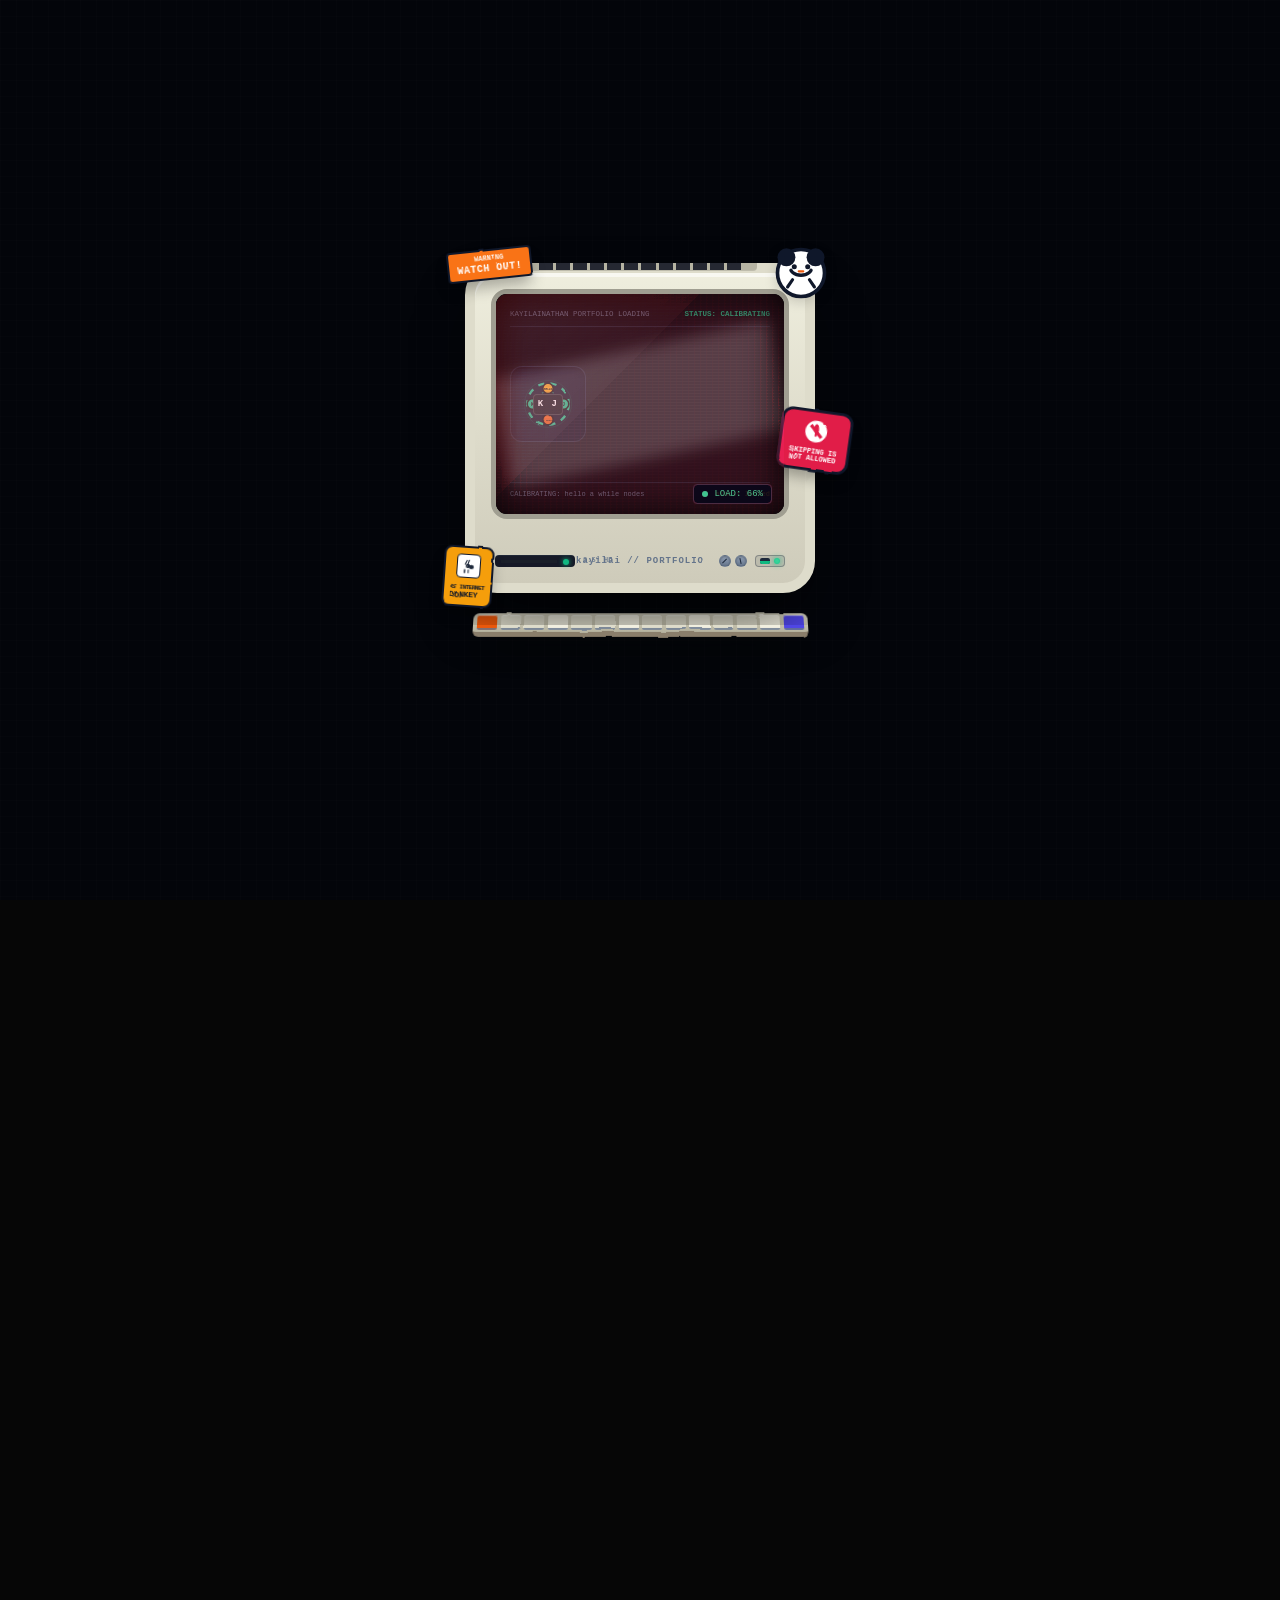
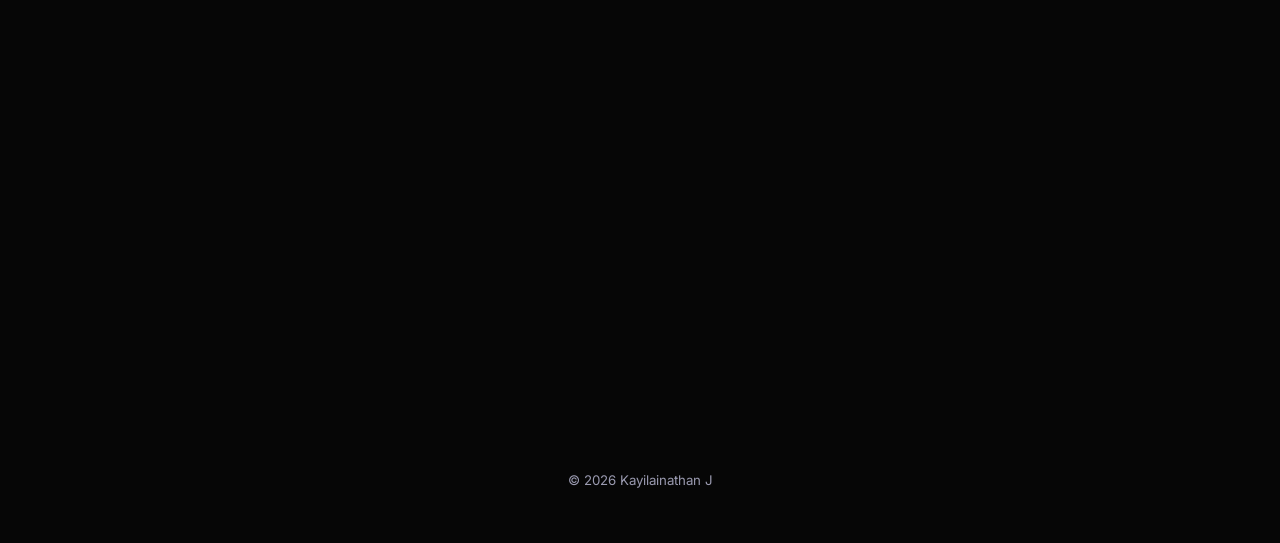
==== commit e385b63d: "refactor: update Preloader component and overhaul mobile navigation menu UI" ====
--- a/index.html
+++ b/index.html
@@ -7,6 +7,7 @@
 
     <!-- !! EDIT: Page title shown in browser tab !! -->
     <title>Kayilainathan J — Portfolio</title>
+    <link rel="icon" type="image/png" href="img/favicon.png">
 
     <!-- SEO meta description -->
     <meta name="description"
@@ -1786,6 +1787,9 @@
             background: linear-gradient(90deg, var(--accent), var(--purple), var(--accent));
             background-size: 200% auto;
             -webkit-mask:
+                linear-gradient(#fff 0 0) content-box,
+                linear-gradient(#fff 0 0);
+            mask:
                 linear-gradient(#fff 0 0) content-box,
                 linear-gradient(#fff 0 0);
             -webkit-mask-composite: xor;
@@ -1922,6 +1926,9 @@
             -webkit-mask:
                 linear-gradient(#fff 0 0) content-box,
                 linear-gradient(#fff 0 0);
+            mask:
+                linear-gradient(#fff 0 0) content-box,
+                linear-gradient(#fff 0 0);
             -webkit-mask-composite: xor;
             mask-composite: exclude;
             opacity: 0;
@@ -2993,6 +3000,9 @@
             -webkit-mask:
                 linear-gradient(#fff 0 0) content-box,
                 linear-gradient(#fff 0 0);
+            mask:
+                linear-gradient(#fff 0 0) content-box,
+                linear-gradient(#fff 0 0);
             -webkit-mask-composite: xor;
             mask-composite: exclude;
             opacity: 0;
@@ -3615,9 +3625,14 @@
             transform: scale(1.06);
         }
 
-        .proj-arrow-btn:active {
-            transform: scale(0.95);
-            box-shadow: 0 0 8px var(--active-accent, var(--card-accent));
+        .proj-arrow-btn:active,
+        .proj-arrow-btn.taptic-active {
+            transform: scale(0.85) !important;
+            border-color: var(--active-accent, var(--card-accent)) !important;
+            box-shadow: 0 0 16px var(--active-accent, var(--card-accent)) !important;
+            background: rgba(34, 211, 238, 0.12) !important;
+            color: var(--active-accent, var(--card-accent)) !important;
+            transition: all 0.05s ease !important;
         }
 
         .proj-arrow-btn:focus,
@@ -4847,6 +4862,12 @@
                 --section-gap: 90px;
             }
 
+            html, body {
+                overflow-x: hidden !important;
+                width: 100% !important;
+                max-width: 100% !important;
+            }
+
             .container {
                 padding: 0 18px;
             }
@@ -4966,19 +4987,9 @@
                 margin-bottom: 32px;
             }
 
-            /* Glassmorphic App Bar & Logo/Toggle alignment */
+            /* Hide mobile-app-bar block completely so only K and Toggle float independently */
             .mobile-app-bar {
-                display: block !important;
-                position: fixed;
-                top: 0;
-                left: 0;
-                right: 0;
-                height: 64px;
-                background: rgba(6, 6, 8, 0.45);
-                backdrop-filter: blur(20px);
-                -webkit-backdrop-filter: blur(20px);
-                border-bottom: 1px solid rgba(255, 255, 255, 0.05);
-                z-index: 1000;
+                display: none !important;
             }
 
             #brand {
@@ -4987,7 +4998,7 @@
                 z-index: 1001 !important;
             }
 
-            /* Mobile Navigation sliding side drawer */
+            /* Mobile Navigation compact dropdown overlay */
             #nav {
                 position: fixed;
                 top: 0;
@@ -5006,13 +5017,14 @@
                 pointer-events: auto;
             }
 
+            /* Overlay has no blur and no dark block, but still catches clicks */
             .nav-overlay {
                 display: block !important;
                 position: absolute;
                 inset: 0;
-                background: rgba(4, 4, 6, 0.45);
-                backdrop-filter: blur(10px);
-                -webkit-backdrop-filter: blur(10px);
+                background: transparent !important;
+                backdrop-filter: none !important;
+                -webkit-backdrop-filter: none !important;
                 opacity: 0;
                 transition: opacity 0.4s ease;
                 pointer-events: none;
@@ -5024,125 +5036,81 @@
                 pointer-events: auto;
             }
 
+            /* Compact floating glass card dropdown positioned right below the toggle button */
             .nav-pill {
                 position: absolute;
-                top: 0;
-                right: 0;
-                bottom: 0;
-                width: min(300px, 75vw);
-                height: 100vh;
-                background: rgba(8, 8, 12, 0.96);
-                border: none !important;
-                border-left: 1px solid rgba(255, 255, 255, 0.06) !important;
-                border-radius: 0 !important;
-                backdrop-filter: blur(28px) !important;
-                -webkit-backdrop-filter: blur(28px) !important;
-                box-shadow: -10px 0 40px rgba(0, 0, 0, 0.75) !important;
+                top: 64px !important;
+                right: 16px !important;
+                bottom: auto !important;
+                width: 220px !important;
+                height: auto !important;
+                background: rgba(8, 8, 12, 0.95) !important;
+                border: 1px solid rgba(255, 255, 255, 0.08) !important;
+                border-radius: 20px !important;
+                backdrop-filter: blur(20px) !important;
+                -webkit-backdrop-filter: blur(20px) !important;
+                box-shadow: 0 16px 40px rgba(0, 0, 0, 0.6) !important;
                 display: flex;
                 flex-direction: column;
                 justify-content: flex-start;
                 align-items: stretch;
-                gap: 0;
-                padding: 88px 24px 40px;
+                gap: 4px !important;
+                padding: 16px !important;
                 z-index: 999;
                 box-sizing: border-box;
 
-                /* Hidden state by default */
-                opacity: 1 !important;
-                transform: translateX(100%) !important;
-                transform-origin: right center;
-                transition: transform 0.45s cubic-bezier(0.16, 1, 0.3, 1) !important;
-                overflow-y: auto;
-                -webkit-overflow-scrolling: touch;
+                /* Hidden state: slides from top-right with scale spring */
+                opacity: 0 !important;
+                transform: translateY(-15px) scale(0.9) !important;
+                transform-origin: right top !important;
+                transition: transform 0.4s cubic-bezier(0.16, 1, 0.3, 1), opacity 0.3s ease !important;
+                overflow: hidden !important;
                 max-width: none;
                 flex-wrap: nowrap;
             }
 
             #nav.open .nav-pill {
-                transform: translateX(0) !important;
-            }
-
-            /* Drawer Header & Footer custom adaptive styling */
+                opacity: 1 !important;
+                transform: translateY(0) scale(1) !important;
+            }
+
+            /* Drawer Header & Footer are hidden to keep layout extremely clean & compact */
             .drawer-header {
-                display: flex !important;
-                flex-direction: column;
-                gap: 5px;
-                margin-bottom: 28px;
-                padding-bottom: 16px;
-                border-bottom: 1px solid rgba(255, 255, 255, 0.06);
-                text-align: left;
+                display: none !important;
             }
 
             .drawer-title {
-                font-family: monospace;
-                font-size: 0.72rem;
-                font-weight: 700;
-                letter-spacing: 0.12em;
-                color: var(--accent);
+                display: none !important;
             }
 
             .drawer-status {
-                display: flex;
-                align-items: center;
-                gap: 6px;
-                font-size: 0.68rem;
-                color: var(--text-muted);
-                font-family: monospace;
+                display: none !important;
             }
 
             .drawer-status-dot {
-                width: 6px;
-                height: 6px;
-                border-radius: 50%;
-                background: #00C9A7;
-                box-shadow: 0 0 8px #00C9A7;
+                display: none !important;
             }
 
             .drawer-footer {
-                display: flex !important;
-                gap: 12px;
-                margin-top: auto;
-                padding-top: 20px;
-                border-top: 1px solid rgba(255, 255, 255, 0.06);
-                justify-content: center;
+                display: none !important;
             }
 
             .drawer-social-btn {
-                width: 38px;
-                height: 38px;
-                border-radius: 50%;
-                background: rgba(255, 255, 255, 0.03);
-                border: 1px solid var(--border);
-                display: flex;
-                align-items: center;
-                justify-content: center;
-                color: var(--text-muted);
-                text-decoration: none;
-                font-family: monospace;
-                font-size: 0.74rem;
-                font-weight: 700;
-                transition: color 0.3s ease, border-color 0.3s ease, background 0.3s ease, transform 0.3s cubic-bezier(0.34, 1.56, 0.64, 1);
-            }
-
-            .drawer-social-btn:hover {
-                color: var(--accent);
-                border-color: var(--accent-border);
-                background: var(--accent-dim);
-                transform: scale(1.08);
-            }
-
-            /* Nav links styled as list items */
+                display: none !important;
+            }
+
+            /* Nav links styled as list items with magnetic slide spring */
             .nav-link {
                 width: 100%;
                 text-align: left;
-                padding: 13px 16px;
-                font-size: 1.05rem;
+                padding: 10px 14px !important;
+                font-size: 0.92rem !important;
                 font-weight: 600;
                 color: var(--text-muted);
-                border-radius: 8px;
-                transition: color 0.3s ease, background 0.3s ease, transform 0.4s ease, padding-left 0.3s ease, opacity 0.4s ease;
+                border-radius: 10px;
+                transition: color 0.3s ease, background 0.3s ease, transform 0.5s cubic-bezier(0.34, 1.56, 0.64, 1), padding-left 0.3s ease, opacity 0.4s ease;
                 opacity: 0;
-                transform: translateX(18px);
+                transform: translateY(-12px) scale(0.9) !important;
                 user-select: none;
                 cursor: pointer;
                 flex-shrink: 0;
@@ -5151,7 +5119,7 @@
 
             #nav.open .nav-link {
                 opacity: 1;
-                transform: translateX(0);
+                transform: translateY(0) scale(1) !important;
             }
 
             /* Staggered entry delays for drawer links */
@@ -5183,11 +5151,12 @@
                 transition-delay: 0.29s;
             }
 
+            /* Section highlighting uses the dynamic scroll variable color */
             .nav-link:hover,
             .nav-link.active {
-                color: var(--accent) !important;
-                background: var(--accent-dim) !important;
-                padding-left: 20px !important;
+                color: var(--toggle-accent, var(--accent)) !important;
+                background: rgba(255, 255, 255, 0.05) !important;
+                padding-left: 18px !important;
                 transform: none !important;
             }
 
@@ -5200,44 +5169,33 @@
                 display: none;
             }
 
-            /* Mobile Nav Toggle Button Styles */
+            /* Redesigned Mobile Nav Toggle Button Styles - Minimal 3-Line Design */
             .mobile-nav-toggle {
                 display: block !important;
                 position: fixed;
-                top: 22px;
-                right: 26px;
+                top: 11px !important;
+                right: 16px !important;
                 width: 42px;
                 height: 42px;
                 z-index: 1002;
-                background: transparent;
-                border: none;
-                outline: none;
+                background: transparent !important;
+                border: none !important;
+                outline: none !important;
                 cursor: pointer;
                 padding: 0;
                 user-select: none;
-                transition: transform 0.1s ease;
+                transition: transform 0.25s cubic-bezier(0.16, 1, 0.3, 1);
+                box-shadow: none !important;
             }
 
             .mobile-nav-toggle:active {
-                transform: scale(0.95);
-            }
-
-            .toggle-bg {
-                position: absolute;
-                inset: 0;
-                border-radius: 50%;
-                background: rgba(255, 255, 255, 0.05);
-                border: 1px solid rgba(255, 255, 255, 0.05);
-                backdrop-filter: blur(12px);
-                -webkit-backdrop-filter: blur(12px);
-                transition: background 0.4s ease, border-color 0.4s ease, transform 0.4s var(--ease-spring);
-            }
-
-            .mobile-nav-toggle:hover .toggle-bg,
-            .mobile-nav-toggle.active .toggle-bg {
-                background: var(--accent-dim);
-                border-color: var(--accent-border);
-                transform: scale(1.05);
+                transform: scale(0.9) !important;
+            }
+
+            /* Hiding background circle and 3D liquid blobs completely */
+            .toggle-bg,
+            .blob {
+                display: none !important;
             }
 
             .toggle-svg {
@@ -5246,84 +5204,80 @@
                 width: 100%;
                 height: 100%;
                 overflow: visible;
-            }
-
-            /* 3D Liquid blob animations */
-            .blob {
+                transition: transform 0.5s cubic-bezier(0.16, 1, 0.3, 1);
+            }
+
+            /* Hamburger lines styled with high contrast to background */
+            .line {
+                stroke: #ffffff !important; /* High-contrast white */
+                stroke-width: 2.8 !important;
+                transition: stroke 0.4s ease, transform 0.6s cubic-bezier(0.34, 1.56, 0.64, 1), opacity 0.5s ease, filter 0.4s ease;
                 transform-origin: 25px 25px;
                 transform-box: view-box;
-                transition: transform 0.8s cubic-bezier(0.25, 1, 0.5, 1);
-            }
-
-            .blob-main {
-                animation: blobPulse 5s ease-in-out infinite alternate;
-            }
-
-            .blob-sub-1 {
-                animation: blobOrbit1 7s linear infinite;
-            }
-
-            .blob-sub-2 {
-                animation: blobOrbit2 10s linear infinite;
-            }
-
-            @keyframes blobPulse {
-                0% {
-                    transform: scale(1);
+            }
+
+            .mobile-nav-toggle:hover .line,
+            .mobile-nav-toggle.active .line {
+                stroke: var(--toggle-accent, #00ffb7) !important;
+                filter: drop-shadow(0 0 5px var(--toggle-accent, #00ffb7));
+            }
+
+            /* Line animation: top and bottom form a cross (X); middle line moves left and dissolves into section title */
+            .mobile-nav-toggle.active .top-line {
+                transform: translateY(8px) rotate(45deg) !important;
+            }
+
+            .mobile-nav-toggle.active .bot-line {
+                transform: translateY(-8px) rotate(-45deg) !important;
+            }
+
+            .mobile-nav-toggle.active .mid-line {
+                transform: translateX(-40px) scaleX(0.1) !important; /* Move left and dissolve into section title text */
+                opacity: 0 !important;
+            }
+
+            /* Dynamic floating section title breadcrumb styling */
+            .mobile-section-title {
+                display: none;
+            }
+            @media (max-width: 768px) {
+                .mobile-section-title {
+                    display: block !important;
+                    position: fixed;
+                    top: 23px !important;
+                    right: 62px !important;
+                    font-family: monospace;
+                    font-size: 0.76rem;
+                    font-weight: 700;
+                    letter-spacing: 0.15em;
+                    color: #ffffff;
+                    text-transform: uppercase;
+                    z-index: 1001;
+                    pointer-events: none;
+                    transition: color 0.4s ease, opacity 0.4s ease, transform 0.5s cubic-bezier(0.16, 1, 0.3, 1), filter 0.4s ease;
+                    text-shadow: 0 0 8px rgba(0, 0, 0, 0.6);
                 }
 
-                100% {
-                    transform: scale(1.06);
+                #nav.open ~ .mobile-section-title {
+                    color: var(--toggle-accent, #00ffb7) !important;
+                    filter: drop-shadow(0 0 4px var(--toggle-accent, #00ffb7));
+                    transform: scale(1.05);
                 }
             }
 
-            @keyframes blobOrbit1 {
-                0% {
-                    transform: rotate(0deg) translate(2.5px) rotate(0deg);
-                }
-
-                100% {
-                    transform: rotate(360deg) translate(2.5px) rotate(-360deg);
-                }
-            }
-
-            @keyframes blobOrbit2 {
-                0% {
-                    transform: rotate(360deg) translate(-3px) rotate(-360deg);
-                }
-
-                100% {
-                    transform: rotate(0deg) translate(-3px) rotate(0deg);
-                }
-            }
-
-            /* Hamburger morph lines */
-            .line {
-                stroke: var(--text-muted);
-                transition: stroke 0.4s ease, transform 0.4s var(--ease-spring), opacity 0.3s ease;
-                transform-origin: 25px 25px;
-                transform-box: view-box;
-            }
-
-            .mobile-nav-toggle:hover .line {
-                stroke: var(--text);
-            }
-
-            .mobile-nav-toggle.active .line {
-                stroke: var(--accent);
-            }
-
-            .mobile-nav-toggle.active .top-line {
-                transform: translateY(7px) rotate(45deg);
-            }
-
-            .mobile-nav-toggle.active .mid-line {
-                transform: scaleX(0);
-                opacity: 0;
-            }
-
-            .mobile-nav-toggle.active .bot-line {
-                transform: translateY(-7px) rotate(-45deg);
+            /* Increase project arrow touch targets and layer priority on mobile viewports */
+            .proj-header-container {
+                position: relative !important;
+                z-index: 100 !important;
+            }
+            .proj-header-controls {
+                position: relative !important;
+                z-index: 101 !important;
+            }
+            .proj-arrow-btn {
+                width: 42px !important;
+                height: 42px !important;
+                pointer-events: auto !important;
             }
 
             /* Scroll nudge: position absolutely at the bottom of the hero section on mobile
@@ -5400,15 +5354,68 @@
             .proj-card-wrap {
                 width: min(330px, 90vw) !important;
                 height: 520px !important;
-                transform: translate3d(-50%, 6px, 0) scale(0.97) !important;
+                transform: translate3d(-50%, 6px, 0) !important;
             }
 
             .proj-card-wrap.active {
-                transform: translate3d(-50%, 0, 0) scale(1) !important;
+                transform: translate3d(-50%, 0, 0) !important;
             }
 
             .proj-card-wrap.active:hover {
-                transform: translate3d(-50%, -4px, 0) scale(1.012) !important;
+                transform: translate3d(-50%, -4px, 0) !important;
+            }
+
+            /* Minimal & aesthetic projects progress bar on mobile, positioned next to the header title */
+            .proj-header-container > div {
+                display: contents !important;
+            }
+
+            .proj-header-container {
+                display: flex !important;
+                align-items: center !important;
+                justify-content: flex-start !important;
+                gap: 10px !important;
+                width: min(330px, 90vw) !important;
+                margin: 0 auto 24px !important;
+                padding: 0 !important;
+                box-sizing: border-box !important;
+            }
+
+            .proj-pagination {
+                display: inline-flex !important;
+                align-items: center !important;
+                gap: 8px !important;
+                z-index: 100 !important;
+                background: rgba(255, 255, 255, 0.03) !important;
+                border: 1px solid rgba(255, 255, 255, 0.08) !important;
+                border-radius: 99px !important;
+                padding: 4px 10px !important;
+                backdrop-filter: blur(10px) !important;
+                -webkit-backdrop-filter: blur(10px) !important;
+                font-size: 0.7rem !important;
+                color: rgba(255, 255, 255, 0.4) !important;
+                font-family: 'Inter', monospace !important;
+                letter-spacing: 0.06em !important;
+                transform: translateY(-2px) !important; /* raised slightly to align with the large title */
+                margin: 0 !important;
+            }
+
+            .proj-pagination-num-active {
+                font-size: 0.7rem !important;
+                font-weight: 700 !important;
+            }
+
+            .proj-pagination-bar {
+                width: 35px !important;
+                height: 2px !important;
+                background: rgba(255, 255, 255, 0.1) !important;
+                border-radius: 99px !important;
+            }
+
+            .proj-header-controls {
+                margin-left: auto !important;
+                display: flex !important;
+                gap: 8px !important;
             }
 
             .proj-card {
@@ -5424,6 +5431,13 @@
                 padding: 16px !important;
             }
 
+            .proj-left-panel svg {
+                max-width: 100% !important;
+                max-height: 100% !important;
+                width: auto !important;
+                height: auto !important;
+            }
+
             .proj-right-panel {
                 width: 100% !important;
                 height: 322px !important;
@@ -5449,6 +5463,11 @@
 
             .proj-category-badge {
                 margin-bottom: 10px !important;
+            }
+
+            .courses-grid {
+                padding: 16px 18px 24px !important;
+                gap: 16px !important;
             }
 
             .course-card {
@@ -5572,6 +5591,11 @@
 
             .proj-card {
                 height: 492px !important;
+            }
+
+            .courses-grid {
+                padding: 12px 14px 20px !important;
+                gap: 12px !important;
             }
 
             .course-card {
@@ -6117,7 +6141,7 @@
                     </div>
 
                     <!-- Hand written bezel brand -->
-                    <div class="bezel-brand-text">abu hato // PORTFOLIO</div>
+                    <div class="bezel-brand-text">kayilai // PORTFOLIO</div>
 
                     <!-- Right side knobs & power LED -->
                     <div class="bezel-controls-wrapper">
@@ -6215,6 +6239,7 @@
          MOBILE NAVIGATION TOGGLE — Smooth 3D liquid animated SVG button
          Only displayed on mobile screens (max-width: 768px).
          ================================================================ -->
+    <span id="mobileSectionTitle" class="mobile-section-title">HERO</span>
     <button id="mobileNavToggle" class="mobile-nav-toggle" aria-label="Toggle navigation" aria-expanded="false">
         <div class="toggle-bg"></div>
         <svg class="toggle-svg" viewBox="0 0 50 50" fill="none" xmlns="http://www.w3.org/2000/svg">
@@ -6226,17 +6251,17 @@
                         result="goo" />
                     <feBlend in="SourceGraphic" in2="goo" />
                 </filter>
-                <!-- Redesigned 3D lighting radial gradient for liquid blobs -->
+                <!-- Redesigned 3D lighting radial gradient for liquid blobs - fresh neon mint aquamarine -->
                 <radialGradient id="grad3d" cx="30%" cy="30%" r="70%">
-                    <stop offset="0%" stop-color="#a78bfa" /> <!-- Soft purple highlight -->
-                    <stop offset="35%" stop-color="#22d3ee" /> <!-- Vibrant cyan accent -->
-                    <stop offset="70%" stop-color="#0891b2" /> <!-- Deep teal shading -->
-                    <stop offset="100%" stop-color="#020617" /> <!-- Dark slate shadow -->
+                    <stop offset="0%" stop-color="#e6fffa" /> <!-- Ultra bright mint highlight -->
+                    <stop offset="35%" stop-color="#00ffb7" /> <!-- Neon mint green -->
+                    <stop offset="70%" stop-color="#00b399" /> <!-- Deep minty teal -->
+                    <stop offset="100%" stop-color="#012622" /> <!-- Dark forest teal -->
                 </radialGradient>
                 <!-- Border gradient for the glass outer circle -->
                 <linearGradient id="gradBorder" x1="0" y1="0" x2="50" y2="50">
-                    <stop offset="0%" stop-color="rgba(255, 255, 255, 0.45)" />
-                    <stop offset="100%" stop-color="rgba(34, 211, 238, 0.12)" />
+                    <stop offset="0%" stop-color="rgba(0, 255, 183, 0.7)" />
+                    <stop offset="100%" stop-color="rgba(0, 179, 153, 0.15)" />
                 </linearGradient>
                 <!-- Sheen gradient for realistic 3D glass reflection -->
                 <linearGradient id="glassSheen" x1="0" y1="0" x2="50" y2="50">
@@ -6253,13 +6278,13 @@
                 <circle class="blob blob-sub-2" cx="25" cy="25" r="7.5" fill="url(#grad3d)" />
             </g>
 
-            <!-- Outer glass reflection highlight layer -->
+            <!-- Outer glass reflection highlight layer - hidden for minimalistic flat design -->
             <circle cx="25" cy="25" r="19" fill="url(#glassSheen)"
-                style="mix-blend-mode: overlay; pointer-events: none;" />
-
-            <!-- Outer premium 3D glass border ring -->
+                style="display: none; pointer-events: none;" />
+
+            <!-- Outer premium 3D glass border ring - hidden for minimalistic flat design -->
             <circle cx="25" cy="25" r="21" stroke="url(#gradBorder)" stroke-width="1.2"
-                style="mix-blend-mode: overlay;" />
+                style="display: none;" />
 
             <!-- Hamburger menu lines morphing into 'X' when active -->
             <g class="hamburger-lines" stroke="#f0f0f0" stroke-width="2.2" stroke-linecap="round">
@@ -7789,11 +7814,11 @@
             window.lenis = null;
             if (typeof Lenis !== 'undefined') {
                 window.lenis = new Lenis({
-                    duration: 1.2,
-                    // !! EDIT: Change duration (seconds) for faster/slower scroll
+                    duration: 1.4,
+                    lerp: 0.085, // Add a tiny bit of liquid inertial damping resistance
                     easing: t => Math.min(1, 1.001 - Math.pow(2, -10 * t)),
                     smooth: true,
-                    smoothTouch: false, // Disable on touch for native feel
+                    smoothTouch: false,
                 });
 
                 // Lenis requires being called every frame
@@ -7946,19 +7971,51 @@
                     link.classList.toggle('active', isActive);
                     if (isActive) setIndicatorTarget(link);
                 });
+
+                // Update mobile nav toggle accent color based on scrolling position
+                const sectionAccents = {
+                    'hero': '#00ffb7',         // mint green
+                    'about': '#a78bfa',        // purple
+                    'skills': '#f43f5e',       // rose
+                    'projects': 'var(--active-accent, #00ffb7)', // dynamic project accent
+                    'experience': '#00c9a7',   // emerald
+                    'connect': '#ec4899'       // pink
+                };
+                const toggleColor = sectionAccents[current] || '#00ffb7';
+                document.documentElement.style.setProperty('--toggle-accent', toggleColor);
+
+                const mobSecTitle = document.getElementById('mobileSectionTitle');
+                if (mobSecTitle) {
+                    if (current && current !== 'hero') {
+                        mobSecTitle.textContent = current.toUpperCase();
+                        mobSecTitle.style.opacity = '0.85';
+                    } else {
+                        mobSecTitle.textContent = '';
+                        mobSecTitle.style.opacity = '0';
+                    }
+                }
             });
 
             // Smooth scroll when clicking nav links
             navLinks.forEach(link => {
                 link.addEventListener('click', e => {
                     e.preventDefault();
+
+                    // If mobile nav container is open, close it first to resume Lenis scroll
+                    const navCont = document.getElementById('nav');
+                    if (navCont && navCont.classList.contains('open')) {
+                        setDrawerState(false);
+                    }
+
                     const target = document.querySelector(link.getAttribute('href'));
                     if (!target) return;
 
-                    // For the last section (connect) use offset 0 so Lenis
-                    // doesn't try to scroll past the document bottom.
                     const isLast = target === sections[sections.length - 1];
-                    scrollTo(target, isLast ? 0 : -80);
+
+                    // Delay slightly to allow the drawer close transition and Lenis resumption
+                    setTimeout(() => {
+                        scrollTo(target, isLast ? 0 : -80);
+                    }, 80);
                 });
             });
 
@@ -8015,12 +8072,7 @@
                 // Close drawer when clicking overlay
                 navOverlay?.addEventListener('click', () => setDrawerState(false));
 
-                // Close drawer when clicking any navigation link
-                navLinks.forEach(link => {
-                    link.addEventListener('click', () => {
-                        setDrawerState(false);
-                    });
-                });
+                // Close drawer when clicking any navigation link (handled unified above)
 
                 // Close drawer when clicking outside nav pill and toggle
                 document.addEventListener('click', (e) => {
@@ -8465,18 +8517,148 @@
             const projLeft = document.getElementById('projLeft');
             const projRight = document.getElementById('projRight');
 
+            let globalAudioCtx = null;
+            function unlockAudio() {
+                try {
+                    const AudioContextClass = window.AudioContext || window.webkitAudioContext;
+                    if (!AudioContextClass) return;
+                    if (!globalAudioCtx) {
+                        globalAudioCtx = new AudioContextClass();
+                    }
+                    if (globalAudioCtx.state === 'suspended') {
+                        globalAudioCtx.resume();
+                    }
+                } catch (e) {
+                    console.warn("Audio Context unlock failed:", e);
+                }
+            }
+            document.addEventListener('click', unlockAudio, { once: true, capture: true });
+            document.addEventListener('touchstart', unlockAudio, { once: true, capture: true });
+
+            function triggerTapticFeedback(btn) {
+                if (!btn) return;
+                if (navigator.vibrate) {
+                    try {
+                        navigator.vibrate(10);
+                    } catch (e) {}
+                }
+                btn.classList.add('taptic-active');
+                setTimeout(() => {
+                    btn.classList.remove('taptic-active');
+                }, 100);
+            }
+
+            // Synthesize mechanical shutter/switch click sound dynamically (Web Audio API)
+            function playClickSound() {
+                try {
+                    if (!globalAudioCtx) {
+                        const AudioContextClass = window.AudioContext || window.webkitAudioContext;
+                        if (!AudioContextClass) return;
+                        globalAudioCtx = new AudioContextClass();
+                    }
+                    
+                    const audioCtx = globalAudioCtx;
+                    if (audioCtx.state === 'suspended') {
+                        audioCtx.resume();
+                    }
+                    
+                    // Osc 1: High frequency transient click
+                    const osc1 = audioCtx.createOscillator();
+                    const gain1 = audioCtx.createGain();
+                    osc1.connect(gain1);
+                    gain1.connect(audioCtx.destination);
+                    
+                    osc1.type = 'triangle';
+                    osc1.frequency.setValueAtTime(1400, audioCtx.currentTime);
+                    osc1.frequency.exponentialRampToValueAtTime(450, audioCtx.currentTime + 0.035);
+                    
+                    gain1.gain.setValueAtTime(0.08, audioCtx.currentTime);
+                    gain1.gain.exponentialRampToValueAtTime(0.001, audioCtx.currentTime + 0.035);
+                    
+                    // Osc 2: Medium frequency snap body
+                    const osc2 = audioCtx.createOscillator();
+                    const gain2 = audioCtx.createGain();
+                    osc2.connect(gain2);
+                    gain2.connect(audioCtx.destination);
+                    
+                    osc2.type = 'sine';
+                    osc2.frequency.setValueAtTime(700, audioCtx.currentTime);
+                    osc2.frequency.exponentialRampToValueAtTime(150, audioCtx.currentTime + 0.045);
+                    
+                    gain2.gain.setValueAtTime(0.06, audioCtx.currentTime);
+                    gain2.gain.exponentialRampToValueAtTime(0.001, audioCtx.currentTime + 0.045);
+                    
+                    osc1.start(audioCtx.currentTime);
+                    osc1.stop(audioCtx.currentTime + 0.04);
+                    
+                    osc2.start(audioCtx.currentTime);
+                    osc2.stop(audioCtx.currentTime + 0.05);
+                } catch (e) {
+                    console.warn("Dynamic click sound failed/blocked:", e);
+                }
+            }
+
             projLeft?.addEventListener('click', (e) => {
                 e.preventDefault();
+                try {
+                    triggerTapticFeedback(projLeft);
+                } catch(err) {}
+                try {
+                    playClickSound();
+                } catch(err) {}
                 showProject(currentProjIndex - 1, true);
             });
 
             projRight?.addEventListener('click', (e) => {
                 e.preventDefault();
+                try {
+                    triggerTapticFeedback(projRight);
+                } catch(err) {}
+                try {
+                    playClickSound();
+                } catch(err) {}
                 showProject(currentProjIndex + 1, true);
             });
 
             // Initialize Projects Carousel state on paint
             showProject(0, false);
+
+            // Add swipe gestures for project cards on mobile
+            const projGrid = document.getElementById('projGrid');
+            if (projGrid) {
+                let projStartX = 0;
+                let projStartY = 0;
+                let projEndX = 0;
+                let projEndY = 0;
+
+                projGrid.addEventListener('touchstart', (e) => {
+                    projStartX = e.touches[0].clientX;
+                    projStartY = e.touches[0].clientY;
+                }, { passive: true });
+
+                projGrid.addEventListener('touchmove', (e) => {
+                    projEndX = e.touches[0].clientX;
+                    projEndY = e.touches[0].clientY;
+                }, { passive: true });
+
+                projGrid.addEventListener('touchend', () => {
+                    const diffX = projEndX - projStartX;
+                    const diffY = projEndY - projStartY;
+
+                    // Only trigger swipe if horizontal sweep is significant and vertical sweep is small
+                    if (Math.abs(diffX) > 50 && Math.abs(diffY) < 40) {
+                        if (diffX > 0) {
+                            showProject(currentProjIndex - 1, true);
+                        } else {
+                            showProject(currentProjIndex + 1, true);
+                        }
+                    }
+                    projStartX = 0;
+                    projStartY = 0;
+                    projEndX = 0;
+                    projEndY = 0;
+                }, { passive: true });
+            }
 
 
             // ================================================================
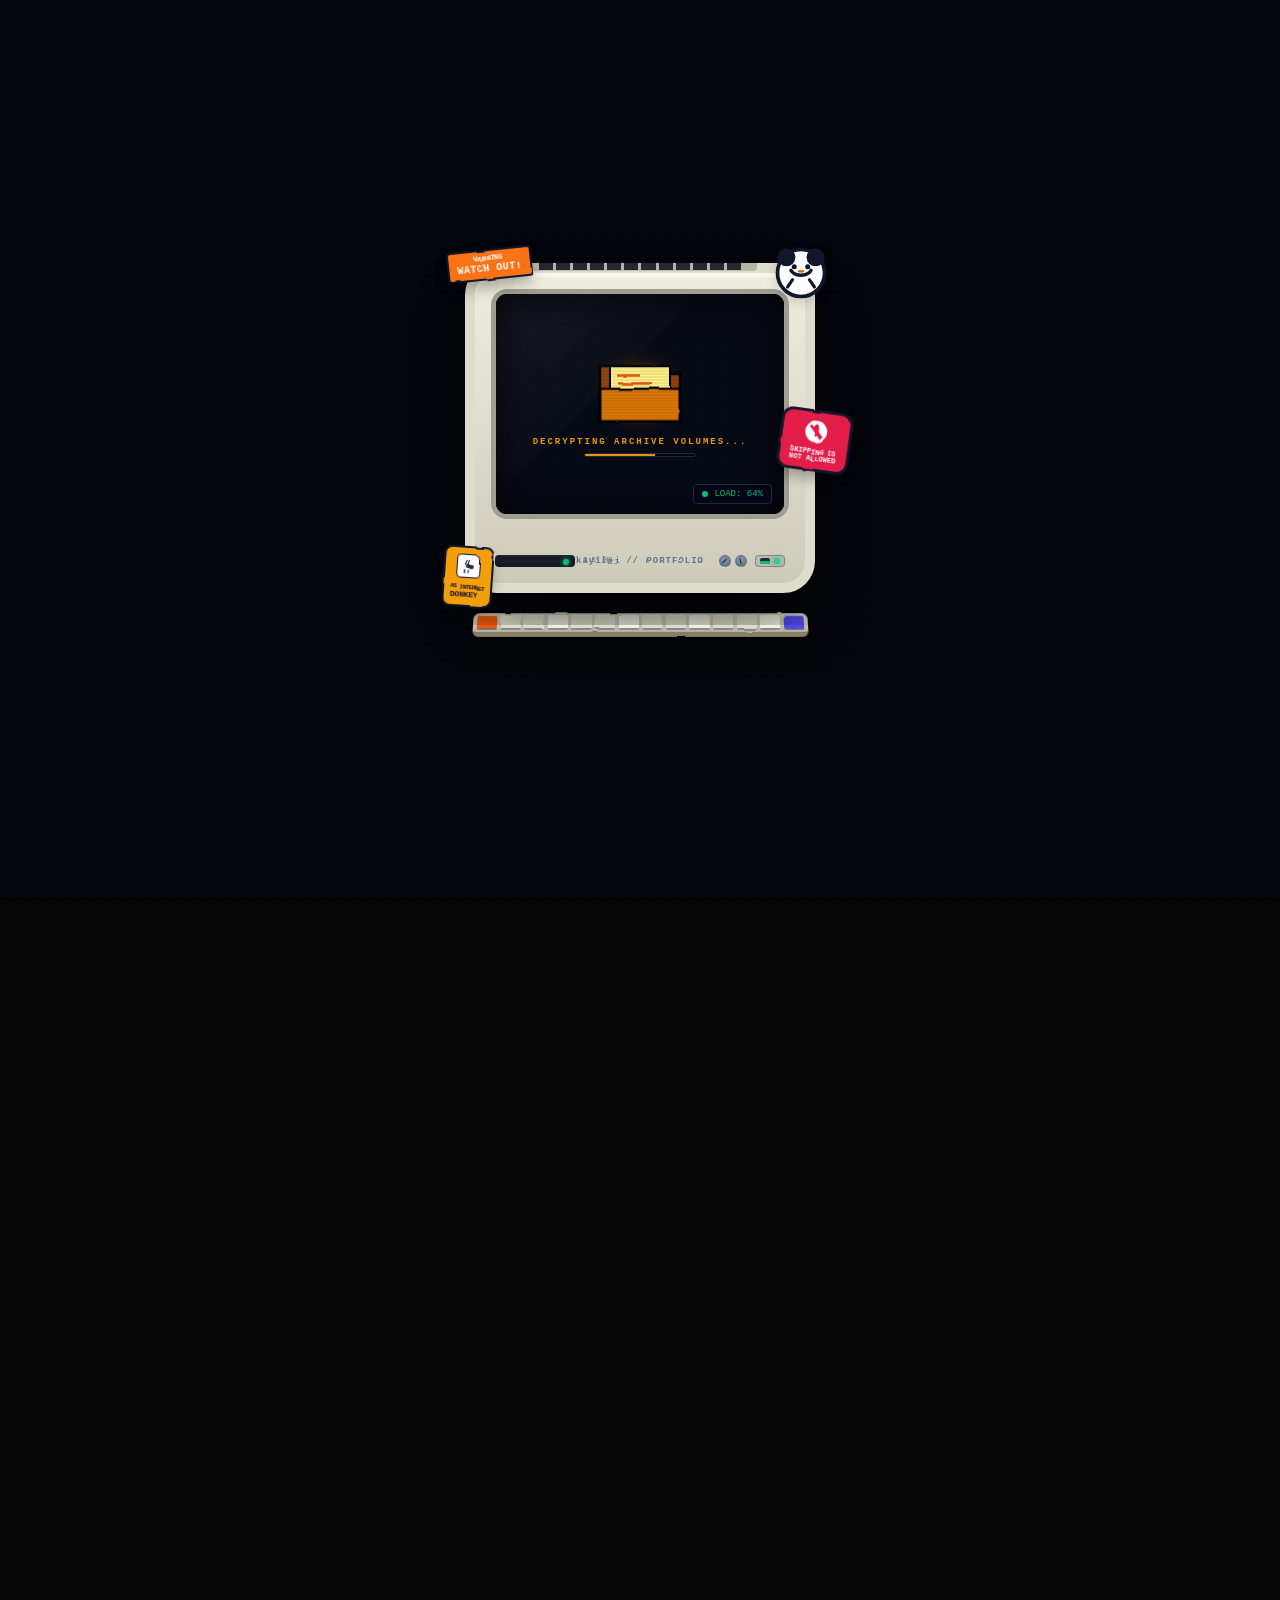
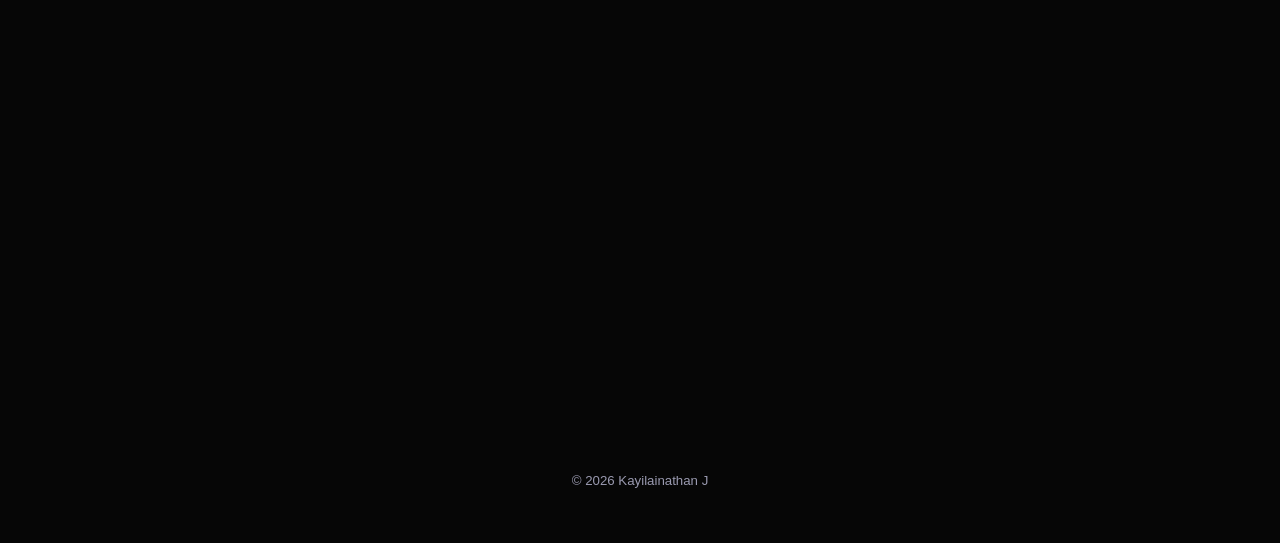
==== commit e9a46fbc: "feat: add Umami analytics, security headers, and link attribution to portfolio index" ====
--- a/index.html
+++ b/index.html
@@ -4,9 +4,13 @@
 <head>
     <meta charset="UTF-8">
     <meta name="viewport" content="width=device-width, initial-scale=1.0">
+    <meta http-equiv="Content-Security-Policy" content="default-src 'self'; script-src 'self' 'unsafe-inline' https://cloud.umami.is https://unpkg.com; style-src 'self' 'unsafe-inline' https://fonts.googleapis.com; font-src 'self' https://fonts.gstatic.com; img-src 'self' data: https://shrug-person-78902957.figma.site; connect-src 'self' https://cloud.umami.is;">
+    <meta name="referrer" content="strict-origin-when-cross-origin">
+    <script defer src="https://cloud.umami.is/script.js"
+        data-website-id="57e4e94a-32fc-428b-8aa2-0efbe742fb34"></script>
 
     <!-- !! EDIT: Page title shown in browser tab !! -->
-    <title>Kayilainathan J — Portfolio</title>
+    <title>Kayilainathan J | Portfolio</title>
     <link rel="icon" type="image/png" href="img/favicon.png">
 
     <!-- SEO meta description -->
@@ -19,7 +23,7 @@
         rel="stylesheet">
 
     <!-- Lenis — Buttery smooth scroll library -->
-    <script src="https://unpkg.com/lenis@1.1.13/dist/lenis.min.js"></script>
+    <script src="https://unpkg.com/lenis@1.1.13/dist/lenis.min.js" integrity="sha256-spWPFC+DLw1eVHze935vrfzha+pgmC/Iu/UDlaJDnfg=" crossorigin="anonymous"></script>
 
     <!-- Retro CRT Preloader Styles -->
     <style id="crt-preloader-styles">
@@ -4862,7 +4866,8 @@
                 --section-gap: 90px;
             }
 
-            html, body {
+            html,
+            body {
                 overflow-x: hidden !important;
                 width: 100% !important;
                 max-width: 100% !important;
@@ -5067,11 +5072,13 @@
                 overflow: hidden !important;
                 max-width: none;
                 flex-wrap: nowrap;
+                pointer-events: none !important;
             }
 
             #nav.open .nav-pill {
                 opacity: 1 !important;
                 transform: translateY(0) scale(1) !important;
+                pointer-events: auto !important;
             }
 
             /* Drawer Header & Footer are hidden to keep layout extremely clean & compact */
@@ -5209,7 +5216,8 @@
 
             /* Hamburger lines styled with high contrast to background */
             .line {
-                stroke: #ffffff !important; /* High-contrast white */
+                stroke: #ffffff !important;
+                /* High-contrast white */
                 stroke-width: 2.8 !important;
                 transition: stroke 0.4s ease, transform 0.6s cubic-bezier(0.34, 1.56, 0.64, 1), opacity 0.5s ease, filter 0.4s ease;
                 transform-origin: 25px 25px;
@@ -5232,7 +5240,8 @@
             }
 
             .mobile-nav-toggle.active .mid-line {
-                transform: translateX(-40px) scaleX(0.1) !important; /* Move left and dissolve into section title text */
+                transform: translateX(-40px) scaleX(0.1) !important;
+                /* Move left and dissolve into section title text */
                 opacity: 0 !important;
             }
 
@@ -5240,6 +5249,7 @@
             .mobile-section-title {
                 display: none;
             }
+
             @media (max-width: 768px) {
                 .mobile-section-title {
                     display: block !important;
@@ -5258,7 +5268,7 @@
                     text-shadow: 0 0 8px rgba(0, 0, 0, 0.6);
                 }
 
-                #nav.open ~ .mobile-section-title {
+                #nav.open~.mobile-section-title {
                     color: var(--toggle-accent, #00ffb7) !important;
                     filter: drop-shadow(0 0 4px var(--toggle-accent, #00ffb7));
                     transform: scale(1.05);
@@ -5270,10 +5280,12 @@
                 position: relative !important;
                 z-index: 100 !important;
             }
+
             .proj-header-controls {
                 position: relative !important;
                 z-index: 101 !important;
             }
+
             .proj-arrow-btn {
                 width: 42px !important;
                 height: 42px !important;
@@ -5366,7 +5378,7 @@
             }
 
             /* Minimal & aesthetic projects progress bar on mobile, positioned next to the header title */
-            .proj-header-container > div {
+            .proj-header-container>div {
                 display: contents !important;
             }
 
@@ -5396,7 +5408,8 @@
                 color: rgba(255, 255, 255, 0.4) !important;
                 font-family: 'Inter', monospace !important;
                 letter-spacing: 0.06em !important;
-                transform: translateY(-2px) !important; /* raised slightly to align with the large title */
+                transform: translateY(-2px) !important;
+                /* raised slightly to align with the large title */
                 margin: 0 !important;
             }
 
@@ -6279,12 +6292,10 @@
             </g>
 
             <!-- Outer glass reflection highlight layer - hidden for minimalistic flat design -->
-            <circle cx="25" cy="25" r="19" fill="url(#glassSheen)"
-                style="display: none; pointer-events: none;" />
+            <circle cx="25" cy="25" r="19" fill="url(#glassSheen)" style="display: none; pointer-events: none;" />
 
             <!-- Outer premium 3D glass border ring - hidden for minimalistic flat design -->
-            <circle cx="25" cy="25" r="21" stroke="url(#gradBorder)" stroke-width="1.2"
-                style="display: none;" />
+            <circle cx="25" cy="25" r="21" stroke="url(#gradBorder)" stroke-width="1.2" style="display: none;" />
 
             <!-- Hamburger menu lines morphing into 'X' when active -->
             <g class="hamburger-lines" stroke="#f0f0f0" stroke-width="2.2" stroke-linecap="round">
@@ -6318,11 +6329,11 @@
             <a href="#connect" class="nav-link" data-section="connect">Connect</a>
 
             <div class="drawer-footer">
-                <a href="https://linkedin.com/in/kayilainathan-j-170267305" target="_blank" class="drawer-social-btn"
-                    aria-label="LinkedIn">LN</a>
-                <a href="https://github.com/Kayilainathan" target="_blank" class="drawer-social-btn"
+                <a href="https://linkedin.com/in/kayilainathan-j-170267305" target="_blank" rel="noopener noreferrer" class="drawer-social-btn"
+                    data-umami-event="LinkedIn Click Mobile Menu" aria-label="LinkedIn">LN</a>
+                <a href="https://github.com/Kayilainathan" target="_blank" rel="noopener noreferrer" class="drawer-social-btn"
                     aria-label="GitHub">GH</a>
-                <a href="mailto:kayilainathan19@gmail.com" class="drawer-social-btn" aria-label="Email">EM</a>
+                <a href="mailto:kayilainathan19@gmail.com" class="drawer-social-btn" data-umami-event="Email Click Mobile Menu" aria-label="Email">EM</a>
             </div>
         </div>
     </nav>
@@ -6412,8 +6423,8 @@
                         <div class="profile-actions-wrapper reveal">
                             <!-- Static placeholder containing the Resume button by default -->
                             <div id="resume-placeholder" class="resume-placeholder">
-                                <a href="./resume/resume.PDF" target="_blank" download="Kayilainathan_J_Resume.pdf"
-                                    class="resume-btn" id="resumeBtn" aria-label="Download Resume">
+                                <a href="./resume/resume.PDF" target="_blank" rel="noopener" download="Kayilainathan_J_Resume.pdf"
+                                    class="resume-btn" id="resumeBtn" data-umami-event="Resume Download Button" aria-label="Download Resume">
                                     <svg width="15" height="15" viewBox="0 0 24 24" fill="none" stroke="currentColor"
                                         stroke-width="2" stroke-linecap="round" stroke-linejoin="round">
                                         <path d="M21 15v4a2 2 0 01-2 2H5a2 2 0 01-2-2v-4" />
@@ -6427,8 +6438,8 @@
                             <div class="social-actions-group">
                                 <!-- LinkedIn -->
                                 <a href="https://linkedin.com/in/kayilainathan-j-170267305" target="_blank"
-                                    rel="noopener" class="action-icon-btn action-linkedin"
-                                    aria-label="LinkedIn Profile">
+                                    rel="noopener noreferrer" class="action-icon-btn action-linkedin"
+                                    data-umami-event="LinkedIn Click Top" aria-label="LinkedIn Profile">
                                     <svg width="15" height="15" viewBox="0 0 24 24" fill="currentColor">
                                         <path
                                             d="M19 0H5C2.24 0 0 2.24 0 5v14c0 2.76 2.24 5 5 5h14c2.76 0 5-2.24 5-5V5c0-2.76-2.24-5-5-5zM8 19H5V8h3v11zM6.5 6.73a1.77 1.77 0 110-3.54 1.77 1.77 0 010 3.54zM20 19h-3v-5.6c0-3.37-4-3.12-4 0V19h-3V8h3v1.77C14.4 7.17 20 6.97 20 12.29V19z" />
@@ -6437,7 +6448,7 @@
 
                                 <!-- Email -->
                                 <a href="mailto:kayilainathan19@gmail.com" class="action-icon-btn action-email"
-                                    aria-label="Send Email">
+                                    data-umami-event="Email Click Top" aria-label="Send Email">
                                     <svg width="15" height="15" viewBox="0 0 24 24" fill="none" stroke="currentColor"
                                         stroke-width="2" stroke-linecap="round" stroke-linejoin="round">
                                         <rect width="20" height="16" x="2" y="4" rx="2" />
@@ -6700,7 +6711,7 @@
                             </p>
                             <!-- !! EDIT: Update href to your LinkedIn post / certificate !! -->
                             <a href="https://www.linkedin.com/posts/kayilainathan-j-170267305_nlcindia-internship-psu-ugcPost-7467236949762752512-Bb-l/?utm_source=social_share_send&utm_medium=member_desktop_web&rcm=ACoAAE3QfiQBvMkzwfUcFA71i80zo2g_dSie6Sk"
-                                target="_blank" rel="noopener" class="exp-link">
+                                target="_blank" rel="noopener noreferrer" class="exp-link">
                                 <svg width="11" height="11" viewBox="0 0 24 24" fill="currentColor">
                                     <path
                                         d="M19 0H5C2.24 0 0 2.24 0 5v14c0 2.76 2.24 5 5 5h14c2.76 0 5-2.24 5-5V5c0-2.76-2.24-5-5-5zM8 19H5V8h3v11zM6.5 6.73a1.77 1.77 0 110-3.54 1.77 1.77 0 010 3.54zM20 19h-3v-5.6c0-3.37-4-3.12-4 0V19h-3V8h3v1.77C14.4 7.17 20 6.97 20 12.29V19z" />
@@ -6725,7 +6736,7 @@
                             <div class="exp-role">Your Role</div>
                             <div class="exp-org">Organisation Name</div>
                             <p class="exp-desc">Your description here.</p>
-                            <a href="#" target="_blank" rel="noopener" class="exp-link">View →</a>
+                            <a href="#" target="_blank" rel="noopener noreferrer" class="exp-link">View →</a>
                         </div>
                     </div>
 
@@ -6983,7 +6994,7 @@
                                             <span class="tag">HTML / CSS</span>
                                             <span class="tag">AI</span>
                                         </div>
-                                        <a href="https://github.com/depthra-devs/depthra" target="_blank" rel="noopener"
+                                        <a href="https://github.com/depthra-devs/depthra" target="_blank" rel="noopener noreferrer"
                                             class="project-link" aria-label="View on GitHub">
                                             <svg width="13" height="13" viewBox="0 0 24 24" fill="currentColor">
                                                 <path
@@ -7065,7 +7076,7 @@
                                     <span class="proj-num" aria-hidden="true">03</span>
                                     <div class="proj-category-badge">Embedded Systems</div>
                                     <div class="project-title">Smart Drainage System</div>
-                                    <p class="project-desc">
+                                    <p class="proj-desc">
                                         ESP32-based real-time drainage monitoring using ultrasonic and flow
                                         sensors for automated blockage detection and smart alerts.
                                     </p>
@@ -7179,7 +7190,7 @@
                                             <span class="tag">Vivado</span>
                                         </div>
                                         <a href="https://github.com/Kayilainathan/Verilog-4Bit-ALU" target="_blank"
-                                            rel="noopener" class="project-link" aria-label="View on GitHub">
+                                            rel="noopener noreferrer" class="project-link" aria-label="View on GitHub">
                                             <svg width="13" height="13" viewBox="0 0 24 24" fill="currentColor">
                                                 <path
                                                     d="M12 .297c-6.63 0-12 5.373-12 12 0 5.303 3.438 9.8 8.205 11.385.6.113.82-.258.82-.577 0-.285-.01-1.04-.015-2.04-3.338.724-4.042-1.61-4.042-1.61C4.422 18.07 3.633 17.7 3.633 17.7c-1.087-.744.084-.729.084-.729 1.205.084 1.838 1.236 1.838 1.236 1.07 1.835 2.809 1.305 3.495.998.108-.776.417-1.305.76-1.605-2.665-.3-5.466-1.332-5.466-5.93 0-1.31.465-2.38 1.235-3.22-.135-.303-.54-1.523.105-3.176 0 0 1.005-.322 3.3 1.23.96-.267 1.98-.399 3-.405 1.02.006 2.04.138 3 .405 2.28-1.552 3.285-1.23 3.285-1.23.645 1.653.24 2.873.12 3.176.765.84 1.23 1.91 1.23 3.22 0 4.61-2.805 5.625-5.475 5.92.42.36.81 1.096.81 2.22 0 1.606-.015 2.896-.015 3.286 0 .315.21.69.825.57C20.565 22.092 24 17.592 24 12.297c0-6.627-5.373-12-12-12" />
@@ -7555,7 +7566,7 @@
                             </div>
                             <div class="course-bottom">
                                 <a href="https://www.kaggle.com/learn/certification/kayilainathanj/time-series"
-                                    target="_blank" rel="noopener" class="course-link-btn">
+                                    target="_blank" rel="noopener noreferrer" class="course-link-btn">
                                     <svg width="13" height="13" viewBox="0 0 24 24" fill="none" stroke="currentColor"
                                         stroke-width="2.5" stroke-linecap="round" stroke-linejoin="round">
                                         <circle cx="12" cy="8" r="7"></circle>
@@ -7588,7 +7599,7 @@
                             </div>
                             <div class="course-bottom">
                                 <a href="https://www.kaggle.com/learn/certification/kayilainathanj/intermediate-machine-learning"
-                                    target="_blank" rel="noopener" class="course-link-btn">
+                                    target="_blank" rel="noopener noreferrer" class="course-link-btn">
                                     <svg width="13" height="13" viewBox="0 0 24 24" fill="none" stroke="currentColor"
                                         stroke-width="2.5" stroke-linecap="round" stroke-linejoin="round">
                                         <circle cx="12" cy="8" r="7"></circle>
@@ -7617,7 +7628,7 @@
                             </div>
                             <div class="course-bottom">
                                 <a href="https://www.coursera.org/account/accomplishments/verify/QYD3R1YECXEH"
-                                    target="_blank" rel="noopener" class="course-link-btn">
+                                    target="_blank" rel="noopener noreferrer" class="course-link-btn">
                                     <svg width="13" height="13" viewBox="0 0 24 24" fill="none" stroke="currentColor"
                                         stroke-width="2.5" stroke-linecap="round" stroke-linejoin="round">
                                         <circle cx="12" cy="8" r="7"></circle>
@@ -7681,7 +7692,7 @@
                             </div>
                             <div class="course-bottom">
                                 <a href="https://www.coursera.org/account/accomplishments/verify/SRKBW27SV5KX"
-                                    target="_blank" rel="noopener" class="course-link-btn">
+                                    target="_blank" rel="noopener noreferrer" class="course-link-btn">
                                     <svg width="13" height="13" viewBox="0 0 24 24" fill="none" stroke="currentColor"
                                         stroke-width="2.5" stroke-linecap="round" stroke-linejoin="round">
                                         <circle cx="12" cy="8" r="7"></circle>
@@ -7749,8 +7760,8 @@
                     <div class="connect-links">
 
                         <!-- LinkedIn -->
-                        <a href="https://linkedin.com/in/kayilainathan-j-170267305" target="_blank" rel="noopener"
-                            class="connect-btn connect-btn-linkedin">
+                         <a href="https://linkedin.com/in/kayilainathan-j-170267305" target="_blank" rel="noopener noreferrer"
+                            class="connect-btn connect-btn-linkedin" data-umami-event="LinkedIn Click Bottom">
                             <svg width="17" height="17" viewBox="0 0 24 24" fill="currentColor">
                                 <path
                                     d="M19 0H5C2.24 0 0 2.24 0 5v14c0 2.76 2.24 5 5 5h14c2.76 0 5-2.24 5-5V5c0-2.76-2.24-5-5-5zM8 19H5V8h3v11zM6.5 6.73a1.77 1.77 0 110-3.54 1.77 1.77 0 010 3.54zM20 19h-3v-5.6c0-3.37-4-3.12-4 0V19h-3V8h3v1.77C14.4 7.17 20 6.97 20 12.29V19z" />
@@ -7759,7 +7770,7 @@
                         </a>
 
                         <!-- GitHub -->
-                        <a href="https://github.com/Kayilainathan" target="_blank" rel="noopener"
+                        <a href="https://github.com/Kayilainathan" target="_blank" rel="noopener noreferrer"
                             class="connect-btn connect-btn-github">
                             <svg width="17" height="17" viewBox="0 0 24 24" fill="none" stroke="currentColor"
                                 stroke-width="2" stroke-linecap="round" stroke-linejoin="round">
@@ -7772,7 +7783,7 @@
 
                         <!-- Email -->
                         <!-- !! EDIT: Replace with your email address !! -->
-                        <a href="mailto:kayilainathan19@gmail.com" class="connect-btn connect-btn-email">
+                        <a href="mailto:kayilainathan19@gmail.com" class="connect-btn connect-btn-email" data-umami-event="Email Click Bottom">
                             <svg width="17" height="17" viewBox="0 0 24 24" fill="none" stroke="currentColor"
                                 stroke-width="2" stroke-linecap="round" stroke-linejoin="round">
                                 <rect width="20" height="16" x="2" y="4" rx="2" />
@@ -8540,7 +8551,7 @@
                 if (navigator.vibrate) {
                     try {
                         navigator.vibrate(10);
-                    } catch (e) {}
+                    } catch (e) { }
                 }
                 btn.classList.add('taptic-active');
                 setTimeout(() => {
@@ -8556,41 +8567,41 @@
                         if (!AudioContextClass) return;
                         globalAudioCtx = new AudioContextClass();
                     }
-                    
+
                     const audioCtx = globalAudioCtx;
                     if (audioCtx.state === 'suspended') {
                         audioCtx.resume();
                     }
-                    
+
                     // Osc 1: High frequency transient click
                     const osc1 = audioCtx.createOscillator();
                     const gain1 = audioCtx.createGain();
                     osc1.connect(gain1);
                     gain1.connect(audioCtx.destination);
-                    
+
                     osc1.type = 'triangle';
                     osc1.frequency.setValueAtTime(1400, audioCtx.currentTime);
                     osc1.frequency.exponentialRampToValueAtTime(450, audioCtx.currentTime + 0.035);
-                    
+
                     gain1.gain.setValueAtTime(0.08, audioCtx.currentTime);
                     gain1.gain.exponentialRampToValueAtTime(0.001, audioCtx.currentTime + 0.035);
-                    
+
                     // Osc 2: Medium frequency snap body
                     const osc2 = audioCtx.createOscillator();
                     const gain2 = audioCtx.createGain();
                     osc2.connect(gain2);
                     gain2.connect(audioCtx.destination);
-                    
+
                     osc2.type = 'sine';
                     osc2.frequency.setValueAtTime(700, audioCtx.currentTime);
                     osc2.frequency.exponentialRampToValueAtTime(150, audioCtx.currentTime + 0.045);
-                    
+
                     gain2.gain.setValueAtTime(0.06, audioCtx.currentTime);
                     gain2.gain.exponentialRampToValueAtTime(0.001, audioCtx.currentTime + 0.045);
-                    
+
                     osc1.start(audioCtx.currentTime);
                     osc1.stop(audioCtx.currentTime + 0.04);
-                    
+
                     osc2.start(audioCtx.currentTime);
                     osc2.stop(audioCtx.currentTime + 0.05);
                 } catch (e) {
@@ -8602,10 +8613,10 @@
                 e.preventDefault();
                 try {
                     triggerTapticFeedback(projLeft);
-                } catch(err) {}
+                } catch (err) { }
                 try {
                     playClickSound();
-                } catch(err) {}
+                } catch (err) { }
                 showProject(currentProjIndex - 1, true);
             });
 
@@ -8613,10 +8624,10 @@
                 e.preventDefault();
                 try {
                     triggerTapticFeedback(projRight);
-                } catch(err) {}
+                } catch (err) { }
                 try {
                     playClickSound();
-                } catch(err) {}
+                } catch (err) { }
                 showProject(currentProjIndex + 1, true);
             });
 
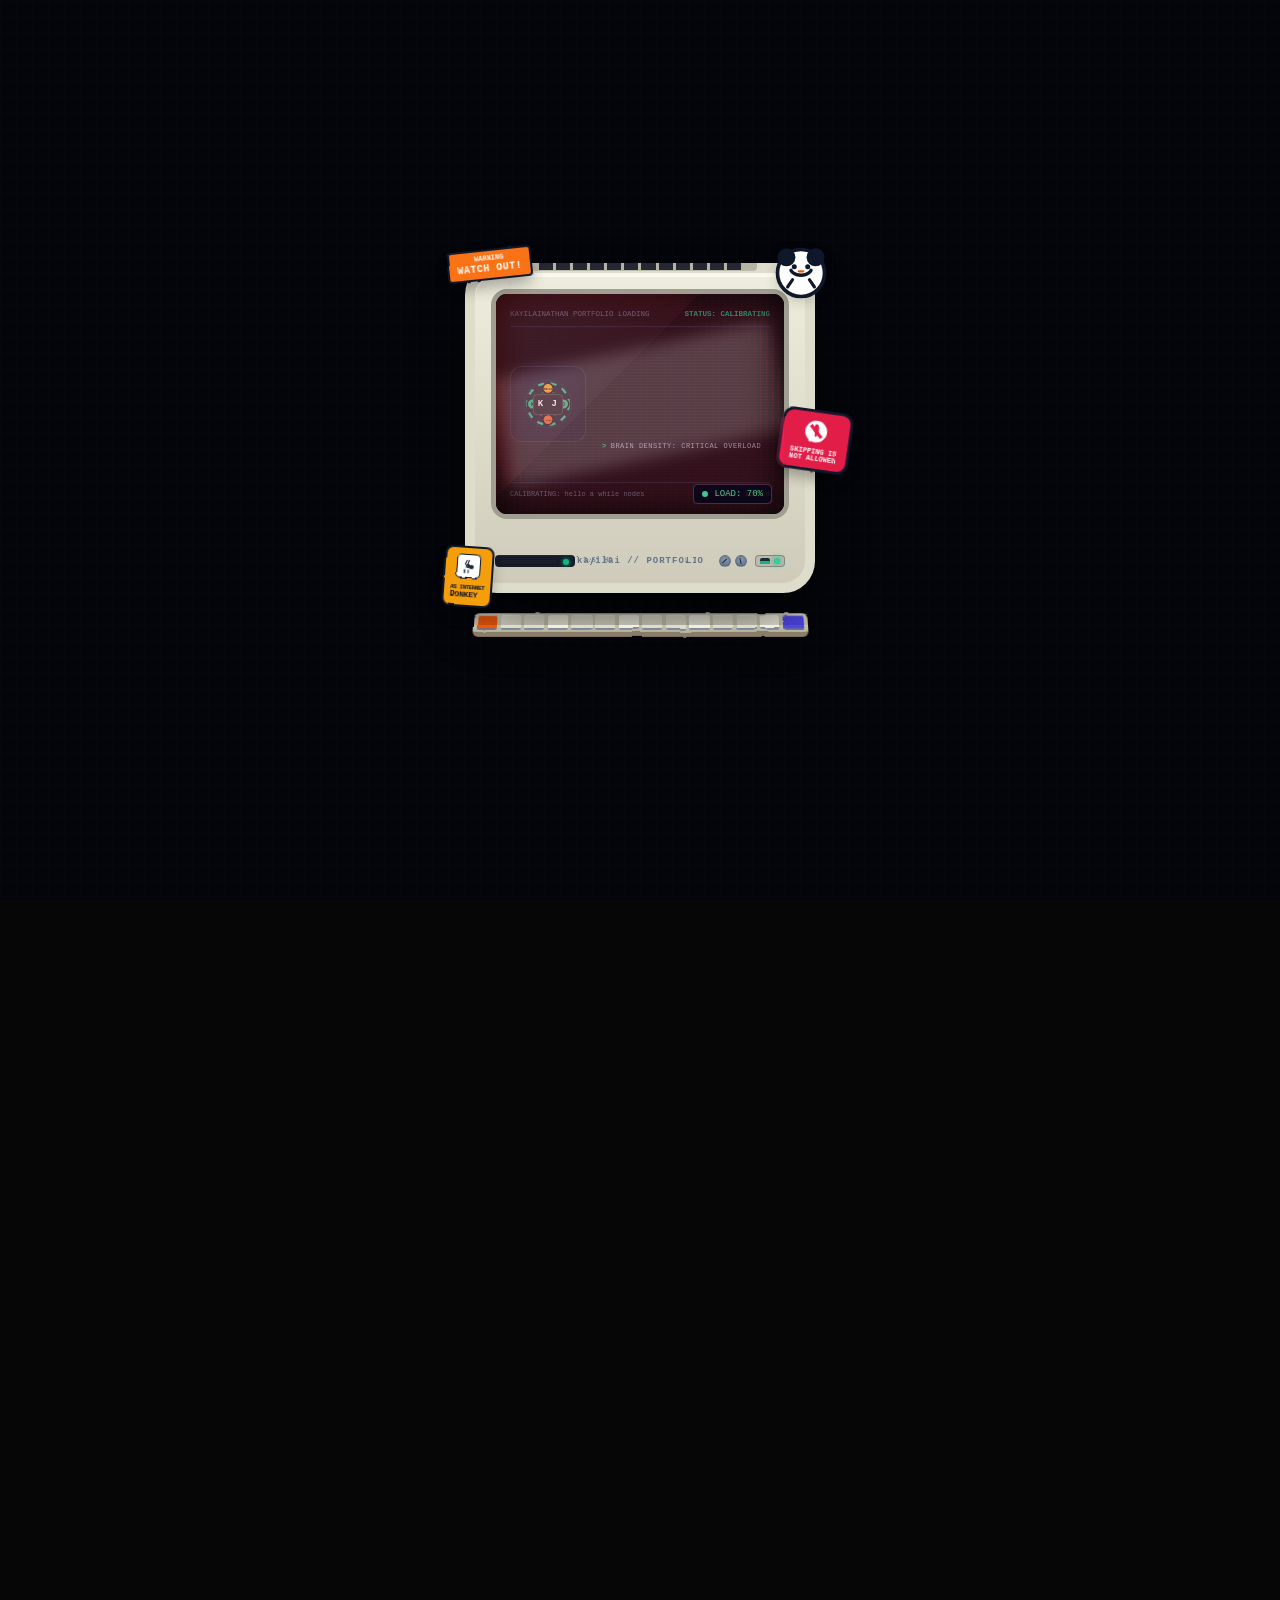
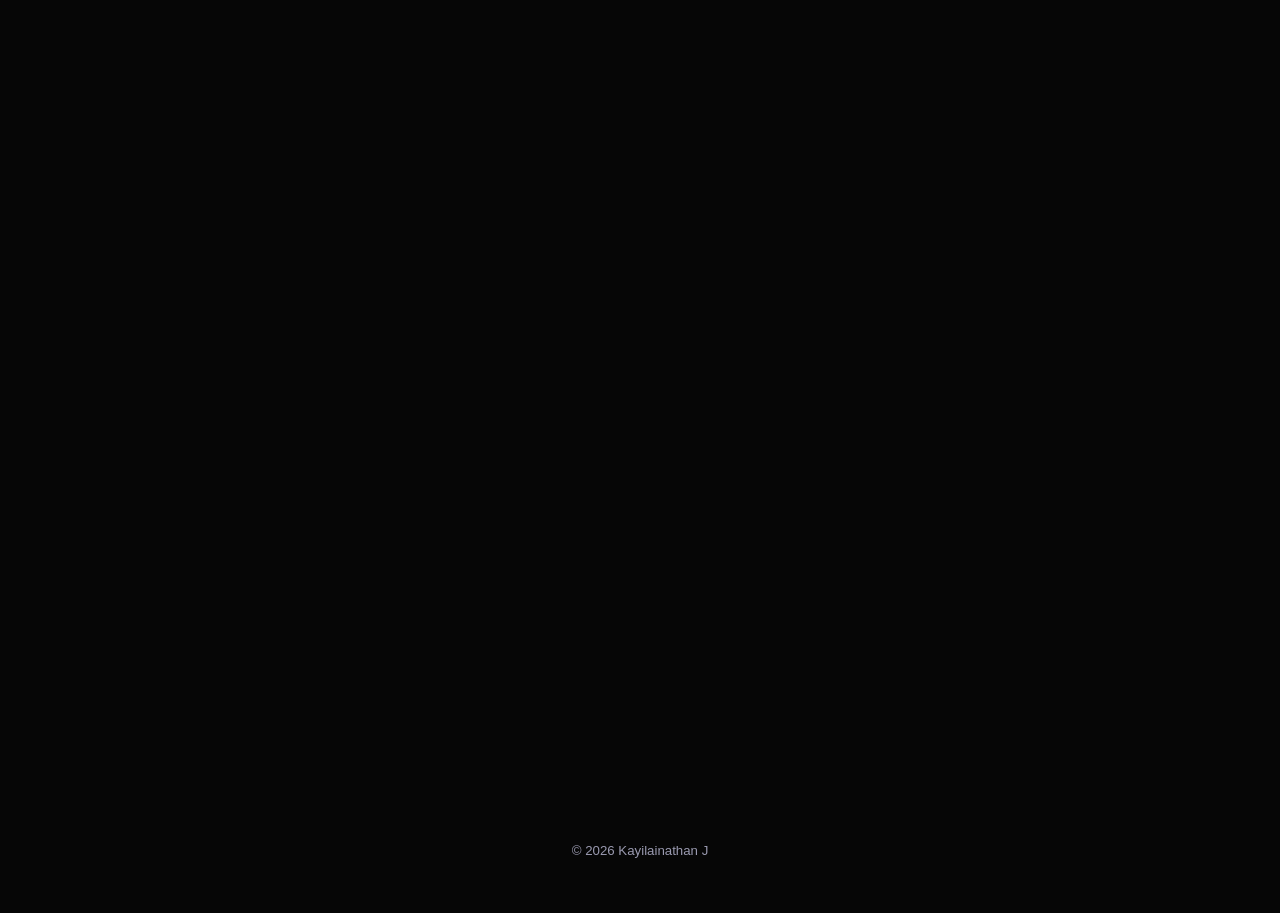
==== commit e645f9a9: "feat: implement interactive Connect section with 3D elements and grid layout in index.html, added Co" ====
--- a/index.html
+++ b/index.html
@@ -1204,8 +1204,10 @@
             background: var(--accent);
             border-radius: 50%;
             pointer-events: none;
-            z-index: 9999;
+            z-index: 10000;
             transform: translate(-50%, -50%);
+            opacity: 1;
+            display: block;
             /* Smooth size transitions on state changes */
             transition: width 0.25s var(--ease-out),
                 height 0.25s var(--ease-out),
@@ -1222,8 +1224,10 @@
             border: 1.5px solid rgba(34, 211, 238, 0.45);
             border-radius: 50%;
             pointer-events: none;
-            z-index: 9998;
+            z-index: 9999;
             transform: translate(-50%, -50%);
+            opacity: 1;
+            display: block;
             transition: width 0.35s var(--ease-out),
                 height 0.35s var(--ease-out),
                 border-color 0.35s ease,
@@ -1473,13 +1477,16 @@
             pointer-events: auto;
             /* Hidden by default; JS adds .visible after scroll */
             opacity: 0;
+            visibility: hidden;
             transform: translateY(-20px) scale(0.94);
             transition: opacity 0.5s var(--ease-out),
-                transform 0.5s var(--ease-spring);
+                transform 0.5s var(--ease-spring),
+                visibility 0.5s;
         }
 
         .nav-pill.visible {
             opacity: 1;
+            visibility: visible;
             transform: translateY(0) scale(1);
         }
 
@@ -4670,86 +4677,1421 @@
         /* ================================================================
            CONNECT SECTION — Centered call-to-action
            ================================================================ */
-        .connect-inner {
-            padding: 56px 42px;
-            text-align: center;
+        /* ================================================================
+           CONNECT SECTION — Premium interactive grid and 3D Smartphone
+           ================================================================ */
+        .connect-card-outer {
+            position: relative;
+            border-radius: 24px;
+            background: #07090e;
+            border: 1px solid rgba(255, 255, 255, 0.06);
+            overflow: hidden;
+            box-shadow: 0 25px 50px -12px rgba(0, 0, 0, 0.6);
+            padding: 1px;
+            transition: border-color 0.4s var(--ease-out);
+        }
+
+        .connect-backdrop-container {
+            position: absolute;
+            inset: 0;
+            border-radius: 24px;
+            overflow: hidden;
+            pointer-events: none;
+            z-index: 0;
+        }
+
+        .connect-backdrop-container canvas {
+            position: absolute;
+            inset: 0;
+            width: 100%;
+            height: 100%;
+            display: block;
+        }
+
+        .radial-glow {
+            position: absolute;
+            border-radius: 50%;
+            filter: blur(120px);
+            pointer-events: none;
+            opacity: 0.15;
+            z-index: 1;
+        }
+
+        .glow-cyan {
+            top: -128px;
+            left: -128px;
+            width: 384px;
+            height: 384px;
+            background: #06b6d4;
+        }
+
+        .glow-purple {
+            bottom: -128px;
+            right: -128px;
+            width: 384px;
+            height: 384px;
+            background: #8b5cf6;
+        }
+
+        .connect-grid-container {
+            position: relative;
+            z-index: 2;
+            display: grid;
+            grid-template-columns: 1fr;
+            gap: 40px;
+            align-items: center;
+            padding: 48px 24px;
+        }
+
+        @media (min-width: 1024px) {
+            .connect-grid-container {
+                grid-template-columns: repeat(12, minmax(0, 1fr));
+                gap: 48px;
+                padding: 64px;
+            }
+            .connect-left-column {
+                grid-column: span 6 / span 6;
+            }
+            .connect-right-column {
+                grid-column: span 6 / span 6;
+            }
+        }
+
+        .connect-left-column {
+            display: flex;
+            flex-direction: column;
+            justify-content: space-between;
+            height: 100%;
+            gap: 32px;
+            text-align: left;
+        }
+
+        .connect-right-column {
+            display: flex;
+            justify-content: center;
+            align-items: center;
+            position: relative;
+            margin-top: 16px;
+        }
+
+        @media (min-width: 1024px) {
+            .connect-right-column {
+                margin-top: 0;
+            }
+        }
+
+        .connect-header-group {
+            display: flex;
+            flex-direction: column;
+            gap: 16px;
+        }
+
+        .connect-section-title {
+            font-size: clamp(1.8rem, 4vw, 2.8rem);
+            font-weight: 500;
+            color: #ffffff;
+            text-transform: uppercase;
+            letter-spacing: -0.02em;
+            line-height: 1;
+        }
+
+        .connect-gradient-span {
+            background: linear-gradient(to right, #06b6d4, #8b5cf6, #f43f5e);
+            -webkit-background-clip: text;
+            -webkit-text-fill-color: transparent;
+            font-weight: 800;
+        }
+
+        .connect-description {
+            color: #94a3b8;
+            font-size: clamp(0.9rem, 2vw, 1rem);
+            line-height: 1.6;
+            max-width: 512px;
+        }
+
+        .portal-buttons-grid {
+            display: grid;
+            grid-template-columns: repeat(3, 1fr);
+            gap: 12px;
+            max-width: 512px;
+            width: 100%;
+        }
+
+        .portal-btn {
             display: flex;
             flex-direction: column;
             align-items: center;
-            gap: 28px;
-        }
-
-        .connect-title {
-            font-size: clamp(1.7rem, 4vw, 2.3rem);
+            justify-content: center;
+            padding: 16px 8px;
+            border-radius: 24px;
+            background: rgba(255, 255, 255, 0.01);
+            border: 1px solid rgba(255, 255, 255, 0.05);
+            cursor: pointer;
+            outline: none;
+            transition: all 0.3s var(--ease-out);
+            position: relative;
+            overflow: hidden;
+            text-align: center;
+            text-decoration: none;
+        }
+
+        .portal-btn:active {
+            transform: scale(0.96) translateY(0);
+        }
+
+        .portal-btn-icon-socket {
+            width: 40px;
+            height: 40px;
+            border-radius: 50%;
+            border: 1px solid #1e293b;
+            background: rgba(0, 0, 0, 0.4);
+            display: flex;
+            align-items: center;
+            justify-content: center;
+            transition: all 0.3s ease;
+        }
+
+        .portal-icon {
+            color: #94a3b8;
+            transition: color 0.3s ease;
+        }
+
+        .portal-btn-label {
+            font-family: inherit;
+            font-size: 11px;
+            font-weight: 500;
+            letter-spacing: 0.02em;
+            margin-top: 12px;
+            color: #94a3b8;
+            transition: color 0.3s ease;
+        }
+
+        .portal-btn:hover {
+            transform: translateY(-3px) scale(1.015);
+        }
+
+        /* Email Button Highlight Color */
+        .portal-btn-email:hover, .portal-btn-email.active {
+            border-color: rgba(6, 182, 212, 0.3);
+            background: rgba(6, 182, 212, 0.02);
+        }
+        .portal-btn-email:hover .portal-btn-icon-socket, .portal-btn-email.active .portal-btn-icon-socket {
+            border-color: rgba(6, 182, 212, 0.5);
+            box-shadow: 0 0 12px rgba(6, 182, 212, 0.2);
+        }
+        .portal-btn-email:hover .portal-icon, .portal-btn-email.active .portal-icon {
+            color: #06b6d4;
+        }
+        .portal-btn-email:hover .portal-btn-label, .portal-btn-email.active .portal-btn-label {
+            color: #ffffff;
+        }
+
+        /* LinkedIn Button Highlight Color */
+        .portal-btn-linkedin:hover, .portal-btn-linkedin.active {
+            border-color: rgba(59, 130, 246, 0.3);
+            background: rgba(59, 130, 246, 0.02);
+        }
+        .portal-btn-linkedin:hover .portal-btn-icon-socket, .portal-btn-linkedin.active .portal-btn-icon-socket {
+            border-color: rgba(96, 165, 250, 0.5);
+            box-shadow: 0 0 12px rgba(59, 130, 246, 0.2);
+        }
+        .portal-btn-linkedin:hover .portal-icon, .portal-btn-linkedin.active .portal-icon {
+            color: #60a5fa;
+        }
+        .portal-btn-linkedin:hover .portal-btn-label, .portal-btn-linkedin.active .portal-btn-label {
+            color: #ffffff;
+        }
+
+        /* GitHub Button Highlight Color */
+        .portal-btn-github:hover, .portal-btn-github.active {
+            border-color: rgba(244, 63, 94, 0.3);
+            background: rgba(244, 63, 94, 0.02);
+        }
+        .portal-btn-github:hover .portal-btn-icon-socket, .portal-btn-github.active .portal-btn-icon-socket {
+            border-color: rgba(244, 63, 94, 0.5);
+            box-shadow: 0 0 12px rgba(244, 63, 94, 0.2);
+        }
+        .portal-btn-github:hover .portal-icon, .portal-btn-github.active .portal-icon {
+            color: #f43f5e;
+        }
+        .portal-btn-github:hover .portal-btn-label, .portal-btn-github.active .portal-btn-label {
+            color: #ffffff;
+        }
+
+        .connect-metadata-badge {
+            padding: 16px;
+            border-radius: 26px;
+            background: rgba(2, 6, 23, 0.4);
+            backdrop-filter: blur(12px);
+            border: 1px solid rgba(255, 255, 255, 0.05);
+            display: flex;
+            flex-wrap: wrap;
+            justify-content: space-between;
+            align-items: center;
+            gap: 16px;
+            max-width: 512px;
+            width: 100%;
+            box-shadow: 0 10px 25px -5px rgba(0, 0, 0, 0.3);
+        }
+
+        .meta-item {
+            display: flex;
+            align-items: center;
+            gap: 8px;
+            font-family: monospace;
+            font-size: 10.5px;
+            color: #64748b;
+        }
+
+        .meta-dot {
+            width: 6px;
+            height: 6px;
+            border-radius: 50%;
+            display: inline-block;
+        }
+
+        .meta-dot.bg-cyan {
+            background: #06b6d4;
+            animation: pulse-glow-cyan 2s infinite;
+        }
+
+        @keyframes pulse-glow-cyan {
+            0% { transform: scale(0.9); opacity: 0.5; box-shadow: 0 0 0 0 rgba(6, 182, 212, 0.4); }
+            50% { transform: scale(1.1); opacity: 1; box-shadow: 0 0 8px 2px rgba(6, 182, 212, 0.4); }
+            100% { transform: scale(0.9); opacity: 0.5; box-shadow: 0 0 0 0 rgba(6, 182, 212, 0); }
+        }
+
+        .meta-val {
+            font-family: monospace;
+        }
+
+        .meta-val.val-white {
+            color: #cbd5e1;
+            font-family: system-ui, -apple-system, sans-serif;
+            font-weight: 500;
+        }
+
+        .meta-copy-btn {
+            background: rgba(0, 0, 0, 0.5);
+            border: 1px solid rgba(255, 255, 255, 0.15);
+            border-radius: 9999px;
+            padding: 8px 16px;
+            font-family: monospace;
+            font-size: 9.5px;
+            font-weight: 900;
+            color: #cbd5e1;
+            cursor: pointer;
+            outline: none;
+            display: flex;
+            align-items: center;
+            transition: all 0.3s ease;
+        }
+
+        .meta-copy-btn:hover {
+            border-color: #06b6d4;
+            color: #ffffff;
+            background: rgba(6, 182, 212, 0.1);
+            box-shadow: 0 0 15px rgba(6, 182, 212, 0.3);
+        }
+
+        .copy-btn-dot {
+            width: 6px;
+            height: 6px;
+            border-radius: 50%;
+            background: #06b6d4;
+            display: inline-block;
+            margin-right: 6px;
+            transition: all 0.3s ease;
+        }
+
+        .copy-btn-dot.copied {
+            background: #10b981;
+            animation: copy-ping 1s infinite;
+        }
+
+        @keyframes copy-ping {
+            0% { transform: scale(1); opacity: 1; }
+            100% { transform: scale(2.5); opacity: 0; }
+        }
+
+        /* 3D Smartphone Stage */
+        .phone-stage-wrapper {
+            position: relative;
+            display: flex;
+            justify-content: center;
+            align-items: center;
+            width: 280px;
+            height: 550px;
+            perspective: 1200px;
+            transform-style: preserve-3d;
+        }
+
+        .phone-backlight-glow {
+            position: absolute;
+            top: 50%;
+            left: 50%;
+            transform: translate(-50%, -50%);
+            width: 400px;
+            height: 400px;
+            border-radius: 50%;
+            filter: blur(120px);
+            opacity: 0.45;
+            mix-blend-mode: screen;
+            z-index: -1;
+            pointer-events: none;
+            transition: background 0.7s ease, transform 0.1s ease-out;
+            animation: phone-float 6s ease-in-out infinite;
+        }
+
+        @keyframes phone-float {
+            0%, 100% { transform: translate(-50%, -52%); }
+            50% { transform: translate(-50%, -48%); }
+        }
+
+        .phone-backlight-glow.glow-blue { background: radial-gradient(circle, rgba(37, 99, 235, 0.45) 0%, transparent 70%); }
+        .phone-backlight-glow.glow-cyan { background: radial-gradient(circle, rgba(6, 182, 212, 0.45) 0%, transparent 70%); }
+        .phone-backlight-glow.glow-rose { background: radial-gradient(circle, rgba(244, 63, 94, 0.45) 0%, transparent 70%); }
+
+        .smartphone-chassis {
+            width: 280px;
+            height: 550px;
+            border-radius: 38px;
+            background: #1a1b22;
+            border: 6px solid #2c2d35;
+            padding: 3px;
+            position: relative;
+            box-shadow: 0 30px 60px -15px rgba(0, 0, 0, 0.95), inset 0 2px 2px rgba(255, 255, 255, 0.15);
+            transform-style: preserve-3d;
+            transform: rotateX(1.5deg) rotateY(-3deg);
+            transition: transform 0.1s ease-out;
+            overflow: hidden;
+            display: flex;
+            flex-direction: column;
+            justify-content: space-between;
+        }
+
+        .dynamic-island {
+            position: absolute;
+            top: 11px;
+            left: 50%;
+            transform: translateX(-50%);
+            width: 76px;
+            height: 21px;
+            border-radius: 9999px;
+            background: #000000;
+            z-index: 50;
+            display: flex;
+            align-items: center;
+            justify-content: flex-end;
+            padding-right: 10px;
+            gap: 4px;
+            box-shadow: inset 0 1px 3px rgba(0, 0, 0, 0.8);
+        }
+
+        .notch-led {
+            width: 4px;
+            height: 4px;
+            border-radius: 50%;
+        }
+
+        .notch-led.led-green {
+            background: #10b981;
+            animation: notch-pulse 1.8s infinite;
+        }
+
+        .notch-led.led-purple {
+            background: #6366f1;
+        }
+
+        @keyframes notch-pulse {
+            0%, 100% { opacity: 0.3; }
+            50% { opacity: 1; }
+        }
+
+        .phone-speaker {
+            position: absolute;
+            top: 4px;
+            left: 50%;
+            transform: translateX(-50%);
+            width: 34px;
+            height: 2px;
+            border-radius: 9999px;
+            background: #1e1e24;
+            z-index: 50;
+        }
+
+        .phone-button {
+            position: absolute;
+            background: #2d2e36;
+            width: 3px;
+        }
+
+        .button-left-silent { left: -9px; top: 95px; height: 20px; border-radius: 0 2px 2px 0; }
+        .button-left-volup { left: -9px; top: 132px; height: 40px; border-radius: 0 2px 2px 0; }
+        .button-left-voldown { left: -9px; top: 182px; height: 40px; border-radius: 0 2px 2px 0; }
+        .button-right-power { right: -9px; top: 125px; height: 55px; border-radius: 2px 0 0 2px; }
+
+        .phone-screen-container {
+            width: 100%;
+            height: 100%;
+            border-radius: 30px;
+            overflow: hidden;
+            background: #07090d;
+            display: flex;
+            flex-direction: column;
+            justify-content: space-between;
+            position: relative;
+            box-shadow: inset 0 4px 12px rgba(0, 0, 0, 0.95);
+        }
+
+        /* Glitch overlay displacement style */
+        .phone-glitch-overlay {
+            position: absolute;
+            inset: 0;
+            background: rgba(0, 0, 0, 0.4);
+            z-index: 48;
+            pointer-events: none;
+            display: none;
+            flex-direction: column;
+            justify-content: space-between;
+            overflow: hidden;
+        }
+
+        .phone-glitch-overlay.active {
+            display: flex;
+        }
+
+        .glitch-color-cyan {
+            position: absolute;
+            inset: 0;
+            background: rgba(6, 182, 212, 0.1);
+            mix-blend-mode: screen;
+            animation: glitch-flicker 0.1s infinite;
+        }
+
+        .glitch-color-rose {
+            position: absolute;
+            inset: 0;
+            background: rgba(244, 63, 94, 0.1);
+            mix-blend-mode: screen;
+            animation: glitch-flicker 0.1s infinite;
+            animation-delay: 60ms;
+        }
+
+        @keyframes glitch-flicker {
+            0%, 100% { opacity: 0.4; }
+            50% { opacity: 0.9; }
+        }
+
+        .glitch-line-one {
+            height: 3px;
+            background: rgba(6, 182, 212, 0.3);
+            width: 100%;
+            position: absolute;
+            animation: glitch-move-1 0.14s infinite;
+        }
+
+        .glitch-line-two {
+            height: 2px;
+            background: rgba(244, 63, 94, 0.4);
+            width: 100%;
+            position: absolute;
+            animation: glitch-move-2 0.22s infinite;
+        }
+
+        .glitch-line-three {
+            height: 6px;
+            background: rgba(139, 92, 246, 0.15);
+            width: 100%;
+            position: absolute;
+            animation: glitch-move-3 0.08s infinite;
+        }
+
+        @keyframes glitch-move-1 {
+            0%, 100% { top: 12%; }
+            50% { top: 22%; }
+        }
+        @keyframes glitch-move-2 {
+            0%, 100% { top: 52%; }
+            50% { top: 62%; }
+        }
+        @keyframes glitch-move-3 {
+            0%, 100% { top: 78%; }
+            50% { top: 88%; }
+        }
+
+        .glitch-tag-one {
+            position: absolute;
+            top: 35%;
+            left: 8%;
+            font-size: 8.5px;
+            color: #00ffcc;
+            font-weight: 900;
+            letter-spacing: 0.12em;
+            background: rgba(0, 0, 0, 0.85);
+            padding: 2px 6px;
+            border-radius: 4px;
+            border: 1px solid rgba(0, 255, 204, 0.3);
+        }
+
+        .glitch-tag-two {
+            position: absolute;
+            bottom: 30%;
+            right: 8%;
+            font-size: 7px;
+            color: #f43f5e;
+            font-weight: 900;
+            letter-spacing: 0.12em;
+            background: rgba(0, 0, 0, 0.85);
+            padding: 2px 6px;
+            border-radius: 4px;
+            border: 1px solid rgba(244, 63, 94, 0.3);
+        }
+
+        .glitch-scanlines {
+            position: absolute;
+            inset: 0;
+            opacity: 0.3;
+            background: linear-gradient(rgba(18,16,16,0) 50%, rgba(0,0,0,0.55) 55%);
+            background-size: 100% 4px;
+        }
+
+        /* iOS Status bar */
+        .phone-status-bar {
+            width: 100%;
+            height: 34px;
+            padding: 0 16px;
+            padding-top: 8px;
+            display: flex;
+            align-items: center;
+            justify-content: space-between;
+            font-size: 10px;
+            letter-spacing: 0.08em;
+            color: #94a3b8;
+            z-index: 40;
+            background: rgba(0, 0, 0, 0.5);
+            backdrop-filter: blur(8px);
+            border-bottom: 1px solid rgba(255, 255, 255, 0.05);
+            flex-shrink: 0;
+        }
+
+        .status-time {
+            font-family: inherit;
             font-weight: 700;
-            letter-spacing: -0.03em;
+            font-size: 11px;
+            color: #ffffff;
+            letter-spacing: normal;
+        }
+
+        .status-indicators {
+            display: flex;
+            align-items: center;
+            gap: 6px;
+        }
+
+        .status-wifi-icon {
+            width: 11px;
+            height: 11px;
+            color: #cbd5e1;
+        }
+
+        .network-badge {
+            font-size: 8px;
+            font-weight: 500;
+            color: #cbd5e1;
+            background: rgba(255, 255, 255, 0.05);
+            border: 1px solid rgba(255, 255, 255, 0.1);
+            padding: 1px 4px;
+            border-radius: 4px;
+            font-family: monospace;
+        }
+
+        .battery-icon {
+            width: 16px;
+            height: 8px;
+            border-radius: 3px;
+            border: 1px solid #94a3b8;
+            padding: 1px;
+            display: flex;
+            align-items: center;
+        }
+
+        .battery-fill {
+            height: 100%;
+            width: 85%;
+            background: #f1f5f9;
+            border-radius: 1.5px;
+        }
+
+        /* Screen app content view ports */
+        .phone-app-screen {
+            width: 100%;
+            height: 100%;
+            position: relative;
+            overflow-y: auto;
+            padding: 10px 10px 32px;
+            scrollbar-width: none;
+            display: flex;
+            flex-direction: column;
+            background: #050608;
+        }
+
+        .phone-app-screen::-webkit-scrollbar {
+            display: none;
+        }
+
+        .app-view {
+            display: none;
+            flex-direction: column;
+            justify-content: space-between;
+            height: 100%;
+            width: 100%;
+            opacity: 0;
+            filter: blur(8px);
+            transition: opacity 0.3s ease-out, filter 0.3s ease-out;
+        }
+
+        .app-view.active {
+            display: flex;
+            opacity: 1;
+            filter: blur(0px);
+        }
+
+        .phone-home-indicator {
+            width: 100%;
+            height: 12px;
+            display: flex;
+            align-items: center;
+            justify-content: center;
+            pointer-events: none;
+            z-index: 40;
+            background: #07090d;
+            position: absolute;
+            bottom: 0;
+            left: 0;
+        }
+
+        .home-bar {
+            width: 70px;
+            height: 3px;
+            border-radius: 9999px;
+            background: #475569;
+            margin-bottom: 2px;
+        }
+
+        /* SecureMail view styling */
+        .app-email-header {
+            display: flex;
+            justify-content: space-between;
+            align-items: center;
+            border-bottom: 1px solid rgba(255, 255, 255, 0.05);
+            padding-bottom: 6px;
+            margin-top: 4px;
+        }
+
+        .app-email-logo {
+            display: flex;
+            align-items: center;
+            gap: 6px;
+        }
+
+        .mail-icon-bg {
+            width: 18px;
+            height: 18px;
+            border-radius: 4px;
+            background: #007aff;
+            display: flex;
+            align-items: center;
+            justify-content: center;
+            color: #ffffff;
+        }
+
+        .app-email-title {
+            font-size: 11px;
+            font-weight: 700;
+            color: #ffffff;
+            letter-spacing: 0.02em;
+        }
+
+        .app-email-ver {
+            font-size: 9px;
+            color: #64748b;
+            letter-spacing: 0.04em;
+        }
+
+        .app-email-metadata {
+            background: rgba(255, 255, 255, 0.03);
+            border: 1px solid rgba(255, 255, 255, 0.05);
+            border-radius: 12px;
+            padding: 10px;
+            font-size: 10px;
+            margin-top: 12px;
+            display: flex;
+            flex-direction: column;
+            gap: 6px;
+        }
+
+        .meta-row {
+            display: flex;
+            justify-content: space-between;
+            align-items: center;
+        }
+
+        .meta-row.border-top {
+            border-top: 1px solid rgba(255, 255, 255, 0.05);
+            padding-top: 6px;
+        }
+
+        .row-label {
+            color: #64748b;
+            font-size: 8px;
+            text-transform: uppercase;
+        }
+
+        .row-label.block-label {
+            display: block;
+            margin-bottom: 4px;
+        }
+
+        .row-val {
+            font-weight: 500;
+            color: #cbd5e1;
+        }
+
+        .row-val.val-cyan {
+            color: #06b6d4;
+        }
+
+        .app-email-input {
+            width: 100%;
+            background: rgba(0, 0, 0, 0.6);
+            border: 1px solid rgba(255, 255, 255, 0.05);
+            border-radius: 4px;
+            padding: 2px 6px;
+            color: #ffffff;
+            font-size: 10px;
+            outline: none;
+            transition: border-color 0.2s ease;
+        }
+
+        .app-email-input:focus {
+            border-color: rgba(6, 182, 212, 0.4);
+        }
+
+        .app-email-body-group {
+            display: flex;
+            flex-direction: column;
+            gap: 4px;
+            margin-top: 12px;
+        }
+
+        .app-email-textarea {
+            width: 100%;
+            background: rgba(255, 255, 255, 0.02);
+            border: 1px solid rgba(255, 255, 255, 0.05);
+            border-radius: 12px;
+            padding: 8px;
+            color: #ffffff;
+            font-size: 10px;
+            line-height: 1.5;
+            outline: none;
+            resize: none;
+            transition: border-color 0.2s ease;
+            scrollbar-width: thin;
+            scrollbar-color: rgba(255, 255, 255, 0.15) transparent;
+        }
+
+        .app-email-textarea::-webkit-scrollbar {
+            width: 4px;
+        }
+        .app-email-textarea::-webkit-scrollbar-track {
+            background: transparent;
+        }
+        .app-email-textarea::-webkit-scrollbar-thumb {
+            background: rgba(255, 255, 255, 0.15);
+            border-radius: 99px;
+        }
+        .app-email-textarea::-webkit-scrollbar-thumb:hover {
+            background: rgba(255, 255, 255, 0.3);
+        }
+
+        .app-email-textarea:focus {
+            border-color: rgba(6, 182, 212, 0.4);
+        }
+
+        .app-email-footer {
+            padding-top: 12px;
+            border-top: 1px solid rgba(255, 255, 255, 0.05);
+            margin-top: auto;
+        }
+
+        .app-email-send-btn {
+            width: 100%;
+            padding: 10px;
+            border-radius: 8px;
+            font-weight: 700;
+            font-family: monospace;
+            font-size: 10px;
+            letter-spacing: 0.05em;
+            border: none;
+            background: linear-gradient(to right, #06b6d4, #2563eb);
+            color: #ffffff;
+            cursor: pointer;
+            display: flex;
+            align-items: center;
+            justify-content: center;
+            gap: 6px;
+            transition: all 0.3s var(--ease-out);
+            box-shadow: 0 4px 12px rgba(6, 182, 212, 0.15);
+        }
+
+        .app-email-send-btn:hover {
+            transform: scale(1.04);
+            filter: brightness(1.2);
+            box-shadow: 0 0 20px rgba(6, 182, 212, 0.6);
+        }
+
+        .app-email-send-btn:active {
+            transform: scale(0.975);
+        }
+
+        .app-email-send-btn:disabled {
+            background: #10b981;
+            box-shadow: 0 4px 12px rgba(16, 185, 129, 0.2);
+            cursor: default;
+        }
+
+        /* LinkedIn Screen App View styling */
+        .app-linkedin-header {
+            display: flex;
+            align-items: center;
+            gap: 6px;
+            border-bottom: 1px solid rgba(255, 255, 255, 0.05);
+            padding-bottom: 6px;
+            margin-top: 2px;
+        }
+
+        .linkedin-logo-wrapper {
+            color: #0077b5;
+            display: flex;
+            align-items: center;
+        }
+
+        .linkedin-search-bar {
+            flex-grow: 1;
+            padding: 2.5px 8px;
+            border-radius: 4px;
+            background: rgba(255, 255, 255, 0.05);
+            border: 1px solid rgba(255, 255, 255, 0.05);
+            font-size: 9px;
+            color: #94a3b8;
+            display: flex;
+            align-items: center;
+            gap: 4px;
+            overflow: hidden;
+            transition: all 0.3s ease;
+        }
+
+        .linkedin-search-bar:hover {
+            border-color: rgba(96, 165, 250, 0.4);
+            background: rgba(255, 255, 255, 0.08);
+            color: #ffffff;
+            transform: scale(1.01);
+        }
+
+        .search-text {
+            text-overflow: ellipsis;
+            overflow: hidden;
+            white-space: nowrap;
+        }
+
+        .app-linkedin-card {
+            border-radius: 12px;
+            border: 1px solid rgba(255, 255, 255, 0.05);
+            overflow: hidden;
+            background: #12151e;
+            box-shadow: 0 10px 15px -3px rgba(0, 0, 0, 0.3);
+            margin-top: 12px;
+        }
+
+        .linkedin-banner {
+            height: 50px;
+            background: #dfd6cb;
+            position: relative;
+            padding: 6px;
+            display: flex;
+            justify-content: flex-end;
+            align-items: center;
+            overflow: hidden;
+            user-select: none;
+        }
+
+        .banner-initial {
+            position: absolute;
+            left: -4px;
+            bottom: -15px;
+            font-size: 60px;
+            font-weight: 700;
+            color: #cfc2b3;
+            opacity: 0.4;
+            line-height: 1;
+        }
+
+        .banner-info {
+            text-align: right;
+            display: flex;
+            flex-direction: column;
             line-height: 1.1;
         }
 
-        .connect-sub {
-            font-size: 0.98rem;
-            color: var(--text-muted);
-            max-width: 380px;
-            line-height: 1.75;
-        }
-
-        .connect-links {
+        .info-name {
+            font-size: 6.5px;
+            font-weight: 900;
+            letter-spacing: 0.08em;
+            color: #3a342a;
+        }
+
+        .info-school {
+            font-size: 3.8px;
+            font-weight: 800;
+            letter-spacing: 0.04em;
+            color: #554c3c;
+            margin-top: 2px;
+        }
+
+        .info-sub {
+            font-size: 3.2px;
+            font-weight: 700;
+            letter-spacing: 0.06em;
+            color: #554c3c;
+        }
+
+        .linkedin-profile-body {
+            padding: 0 12px 12px;
+            position: relative;
+        }
+
+        .linkedin-avatar-container {
+            position: absolute;
+            top: -24px;
+            left: 12px;
+            width: 44px;
+            height: 44px;
+            border-radius: 50%;
+            padding: 1px;
+            background: #12151e;
+            box-shadow: 0 6px 12px rgba(0, 0, 0, 0.4);
+        }
+
+        .linkedin-intro-details {
+            padding-top: 24px;
+            margin-top: 4px;
             display: flex;
-            gap: 12px;
-            flex-wrap: wrap;
+            flex-direction: column;
+            gap: 2px;
+        }
+
+        .name-badge-row {
+            display: flex;
+            align-items: center;
+            gap: 4px;
+        }
+
+        .intro-name {
+            font-size: 12px;
+            font-weight: 700;
+            color: #ffffff;
+            letter-spacing: 0.02em;
+            line-height: 1.1;
+        }
+
+        .linkedin-verified-badge {
+            width: 12px;
+            height: 12px;
+            border-radius: 50%;
+            background: #1da1f2;
+            color: #ffffff;
+            display: flex;
+            align-items: center;
             justify-content: center;
-        }
-
-        /* Connect / social buttons */
-        .connect-btn {
-            display: inline-flex;
+            font-size: 6px;
+            line-height: 1;
+            font-weight: bold;
+        }
+
+        .intro-tagline {
+            font-size: 8.5px;
+            color: #cbd5e1;
+            line-height: 1.4;
+            font-weight: 400;
+        }
+
+        .intro-location {
+            font-size: 8px;
+            color: #94a3b8;
+            display: flex;
             align-items: center;
-            gap: 9px;
-            padding: 11px 26px;
+            gap: 4px;
+            padding: 2px 0;
+        }
+
+        .location-pin-icon {
+            color: #8b5cf6;
+            flex-shrink: 0;
+        }
+
+        .linkedin-edu-link {
+            display: flex;
+            align-items: center;
+            gap: 8px;
+            padding-top: 8px;
+            border-top: 1px solid rgba(255, 255, 255, 0.05);
+        }
+
+        .edu-logo {
+            width: 18px;
+            height: 18px;
+            border-radius: 4px;
+            background: #a31d1d;
+            color: #ffffff;
+            font-weight: 900;
+            font-size: 6.5px;
+            display: flex;
+            align-items: center;
+            justify-content: center;
+            flex-shrink: 0;
+            box-shadow: 0 0 8px rgba(163, 29, 29, 0.3);
+        }
+
+        .edu-name {
+            font-size: 8px;
+            font-weight: 600;
+            color: #cbd5e1;
+        }
+
+        .app-linkedin-footer {
+            padding-top: 12px;
+            border-top: 1px solid rgba(255, 255, 255, 0.05);
+            margin-top: auto;
+            display: flex;
+            flex-direction: column;
+            gap: 6px;
+        }
+
+        .app-linkedin-connect-btn {
+            width: 100%;
+            padding: 8px;
+            border-radius: 8px;
+            font-weight: 700;
+            font-family: monospace;
+            font-size: 9px;
+            letter-spacing: 0.08em;
+            border: none;
+            background: #0077b5;
+            color: #ffffff;
+            cursor: pointer;
+            display: flex;
+            align-items: center;
+            justify-content: center;
+            gap: 6px;
+            transition: all 0.3s var(--ease-out);
+            box-shadow: 0 4px 12px rgba(0, 119, 181, 0.15);
+        }
+
+        .app-linkedin-connect-btn:not(.connecting):not(.invited):hover {
+            transform: scale(1.04);
+            filter: brightness(1.2);
+            box-shadow: 0 0 20px rgba(0, 119, 181, 0.6);
+        }
+
+        .app-linkedin-connect-btn:not(.connecting):not(.invited):active {
+            transform: scale(0.975);
+        }
+
+        .app-linkedin-connect-btn.connecting {
+            background: rgba(79, 70, 229, 0.25);
+            color: #cbd5e1;
+            border: 1px solid rgba(99, 102, 241, 0.2);
+            cursor: default;
+            box-shadow: none;
+            animation: connect-pulse-glow 1.5s infinite;
+        }
+
+        @keyframes connect-pulse-glow {
+            0%, 100% { opacity: 0.7; }
+            50% { opacity: 1; }
+        }
+
+        .app-linkedin-connect-btn.invited {
+            background: rgba(16, 185, 129, 0.15);
+            color: #34d399;
+            border: 1px solid rgba(16, 185, 129, 0.25);
+            cursor: default;
+            box-shadow: none;
+        }
+
+        .linkedin-stats {
+            display: flex;
+            justify-content: space-between;
+            font-size: 8px;
+            color: #64748b;
+            padding: 0 2px;
+        }
+
+        /* GitHub App Screen styling */
+        .app-github-header {
+            display: flex;
+            justify-content: space-between;
+            align-items: center;
+            border-bottom: 1px solid rgba(255, 255, 255, 0.05);
+            padding-bottom: 6px;
+            margin-top: 4px;
+        }
+
+        .github-logo-wrapper {
+            display: flex;
+            align-items: center;
+            gap: 4px;
+        }
+
+        .github-title {
+            font-size: 11px;
+            font-weight: 700;
+            color: #ffffff;
+        }
+
+        .github-header-sub {
+            font-size: 8px;
+            color: #64748b;
+            letter-spacing: 0.05em;
+        }
+
+        .app-github-body {
+            display: flex;
+            flex-direction: column;
+            gap: 8px;
+            margin-top: 10px;
+        }
+
+        .github-user-row {
+            display: flex;
+            gap: 8px;
+            align-items: center;
+        }
+
+        .github-avatar-container {
+            width: 34px;
+            height: 34px;
+            border-radius: 50%;
+            border: 1px solid rgba(255, 255, 255, 0.1);
+            overflow: hidden;
+            flex-shrink: 0;
+        }
+
+        .github-user-info {
+            display: flex;
+            flex-direction: column;
+        }
+
+        .github-user-fullname {
+            font-size: 11px;
+            font-weight: 700;
+            color: #ffffff;
+        }
+
+        .github-username {
+            font-size: 8px;
+            color: #64748b;
+        }
+
+        .github-bio {
+            font-size: 8px;
+            color: #cbd5e1;
+            line-height: 1.4;
+        }
+
+        .github-stats-grid {
+            display: grid;
+            grid-template-columns: repeat(3, 1fr);
+            gap: 6px;
+        }
+
+        .stat-box {
+            padding: 4px;
+            border-radius: 4px;
+            text-align: center;
+        }
+
+        .stat-box.bg-dark {
+            background: rgba(0, 0, 0, 0.4);
+        }
+
+        .stat-num {
+            font-size: 10px;
+            font-weight: 700;
+            color: #ffffff;
+        }
+
+        .stat-lbl {
+            font-size: 7px;
+            color: #64748b;
+            text-transform: uppercase;
+        }
+
+        .github-contrib-card {
+            border-radius: 12px;
+            border: 1px solid rgba(255, 255, 255, 0.05);
+            padding: 8px;
+            background: rgba(0, 0, 0, 0.4);
+            display: flex;
+            flex-direction: column;
+            gap: 4px;
+        }
+
+        .contrib-title {
+            font-size: 7px;
+            font-weight: 700;
+            color: #64748b;
+            text-transform: uppercase;
+            letter-spacing: 0.05em;
+        }
+
+        .contrib-matrix-grid {
+            display: grid;
+            grid-template-columns: repeat(16, 1fr);
+            gap: 2px;
+        }
+
+        .contrib-node {
+            aspect-ratio: 1;
+            border-radius: 1px;
+            background: #1e293b;
+            transition: all 0.2s ease;
+        }
+
+        .contrib-node.w0 { background: #1e293b; }
+        .contrib-node.w1 { background: #064e3b; }
+        .contrib-node.w2 { background: #047857; }
+        .contrib-node.w3 { background: #10b981; }
+        .contrib-node.w4 {
+            background: #6ee7b7;
+            box-shadow: 0 0 4px rgba(110, 231, 183, 0.2);
+        }
+
+        .contrib-legend {
+            display: flex;
+            justify-content: space-between;
+            align-items: center;
+            padding-top: 2px;
+            font-size: 6px;
+            color: #64748b;
+            text-transform: uppercase;
+        }
+
+        .legend-blocks {
+            display: flex;
+            gap: 2px;
+        }
+
+        .l-block {
+            width: 6px;
+            height: 6px;
+            border-radius: 0.5px;
+        }
+
+        .l-block.bg-slate { background: #1e293b; }
+
+        .github-pinned-section {
+            display: flex;
+            flex-direction: column;
+            gap: 4px;
+        }
+
+        .pinned-section-title {
+            font-size: 7.5px;
+            color: #475569;
+            text-transform: uppercase;
+        }
+
+        .pinned-repo-card {
+            background: rgba(255, 255, 255, 0.01);
+            border: 1px solid rgba(255, 255, 255, 0.05);
+            padding: 6px;
+            border-radius: 8px;
+            transition: all 0.3s ease;
+        }
+
+        .pinned-repo-card:hover {
+            border-color: rgba(0, 255, 204, 0.3);
             background: rgba(255, 255, 255, 0.03);
-            border: 1px solid var(--border);
-            border-radius: 999px;
-            color: var(--text-muted);
+            transform: scale(1.015);
+        }
+
+        .pinned-repo-name {
+            font-size: 9px;
+            color: #00ffcc;
             text-decoration: none;
-            font-size: 0.9rem;
-            font-weight: 500;
-            transition: background 0.35s var(--ease-out),
-                border-color 0.35s var(--ease-out),
-                color 0.35s var(--ease-out),
-                transform 0.35s var(--ease-out),
-                box-shadow 0.35s var(--ease-out);
-        }
-
-        .connect-btn:hover {
-            background: rgba(255, 255, 255, 0.07);
-            border-color: rgba(255, 255, 255, 0.18);
-            color: var(--text);
-            transform: translateY(-3px);
-            box-shadow: 0 8px 28px rgba(0, 0, 0, 0.35);
-        }
-
-        /* LinkedIn hover style — glows cyan */
-        .connect-btn-linkedin:hover {
-            background: rgba(34, 211, 238, 0.12);
-            border-color: rgba(34, 211, 238, 0.45);
-            color: var(--accent);
-            box-shadow: 0 8px 32px rgba(34, 211, 238, 0.25);
-        }
-
-        /* GitHub hover style — glows purple */
-        .connect-btn-github:hover {
-            background: rgba(167, 139, 250, 0.12);
-            border-color: rgba(167, 139, 250, 0.45);
-            color: var(--purple);
-            box-shadow: 0 8px 32px rgba(167, 139, 250, 0.25);
-        }
-
-        /* Email hover style — glows rose */
-        .connect-btn-email:hover {
-            background: rgba(236, 72, 153, 0.12);
-            border-color: rgba(236, 72, 153, 0.45);
-            color: #ec4899;
-            box-shadow: 0 8px 32px rgba(236, 72, 153, 0.25);
+        }
+
+        .pinned-repo-name:hover {
+            text-decoration: underline;
+        }
+
+        .pinned-repo-desc {
+            font-size: 7.5px;
+            color: #cbd5e1;
+            margin-top: 2px;
+            line-height: 1.3;
+        }
+
+        .app-github-footer {
+            padding-top: 12px;
+            border-top: 1px solid rgba(255, 255, 255, 0.05);
+            margin-top: auto;
+        }
+
+        .app-github-follow-btn {
+            width: 100%;
+            padding: 8px;
+            border-radius: 8px;
+            font-weight: 700;
+            font-family: monospace;
+            font-size: 9px;
+            letter-spacing: 0.08em;
+            border: none;
+            background: #ffffff;
+            color: #000000;
+            cursor: pointer;
+            display: flex;
+            align-items: center;
+            justify-content: center;
+            gap: 6px;
+            transition: all 0.3s var(--ease-out);
+            box-shadow: 0 4px 12px rgba(255, 255, 255, 0.1);
+        }
+
+        .app-github-follow-btn:hover {
+            background: #f1f5f9;
+            transform: scale(1.04);
+            box-shadow: 0 0 20px rgba(255, 255, 255, 0.6);
+        }
+
+        .app-github-follow-btn:active {
+            transform: scale(0.975);
+        }
+
+        .meta-item-left {
+            display: flex;
+            align-items: center;
+            gap: 8px;
+        }
+
+        .animate-gh-btn svg {
+            transition: transform 0.3s ease;
+        }
+        
+        .animate-gh-btn:hover svg {
+            transform: translateY(-2px) scale(1.15) rotate(-5deg);
         }
 
 
@@ -4973,17 +6315,26 @@
             }
 
             /* Connect */
-            .connect-inner {
-                padding: 32px 20px;
-            }
-
-            .connect-links {
-                gap: 8px;
-            }
-
-            .connect-btn {
-                padding: 10px 20px;
-                font-size: 0.86rem;
+            .connect-metadata-badge {
+                flex-direction: column;
+                align-items: stretch;
+                gap: 12px;
+                border-radius: 20px;
+                padding: 14px;
+            }
+
+            .connect-metadata-badge .meta-item {
+                display: flex;
+                justify-content: space-between;
+                border-bottom: 1px solid rgba(255, 255, 255, 0.05);
+                padding-bottom: 8px;
+                width: 100%;
+            }
+
+            .connect-metadata-badge .meta-copy-btn {
+                width: 100%;
+                justify-content: center;
+                margin-top: 4px;
             }
 
             /* Section title smaller */
@@ -5031,13 +6382,15 @@
                 backdrop-filter: none !important;
                 -webkit-backdrop-filter: none !important;
                 opacity: 0;
-                transition: opacity 0.4s ease;
+                visibility: hidden;
+                transition: opacity 0.4s ease, visibility 0.4s;
                 pointer-events: none;
                 z-index: 998;
             }
 
             #nav.open .nav-overlay {
                 opacity: 1;
+                visibility: visible;
                 pointer-events: auto;
             }
 
@@ -5066,9 +6419,10 @@
 
                 /* Hidden state: slides from top-right with scale spring */
                 opacity: 0 !important;
+                visibility: hidden !important;
                 transform: translateY(-15px) scale(0.9) !important;
                 transform-origin: right top !important;
-                transition: transform 0.4s cubic-bezier(0.16, 1, 0.3, 1), opacity 0.3s ease !important;
+                transition: transform 0.4s cubic-bezier(0.16, 1, 0.3, 1), opacity 0.3s ease !important, visibility 0.3s !important;
                 overflow: hidden !important;
                 max-width: none;
                 flex-wrap: nowrap;
@@ -5077,6 +6431,7 @@
 
             #nav.open .nav-pill {
                 opacity: 1 !important;
+                visibility: visible !important;
                 transform: translateY(0) scale(1) !important;
                 pointer-events: auto !important;
             }
@@ -5316,10 +6671,52 @@
             }
         }
 
+        .copy-svg {
+            color: #cbd5e1;
+            transition: color 0.3s ease, transform 0.3s ease;
+        }
+
+        .meta-copy-btn:hover .copy-svg {
+            color: #06b6d4;
+            transform: scale(1.1);
+        }
+
+        .meta-copy-btn.copied .copy-svg {
+            color: #10b981 !important;
+        }
+
         /* ---- 640px: standard phone ---- */
         @media (max-width: 640px) {
             :root {
                 --section-gap: 72px;
+            }
+
+            .connect-metadata-badge {
+                flex-direction: column !important;
+                align-items: stretch !important;
+                gap: 12px !important;
+                padding: 14px !important;
+                border-radius: 20px !important;
+            }
+
+            .connect-metadata-badge .meta-item {
+                justify-content: space-between !important;
+                width: 100% !important;
+                border-bottom: 1px solid rgba(255, 255, 255, 0.05) !important;
+                padding-bottom: 8px !important;
+            }
+
+            .connect-metadata-badge .meta-item:last-of-type {
+                border-bottom: none !important;
+                padding-bottom: 0 !important;
+            }
+
+            .meta-copy-btn {
+                width: 100% !important;
+                justify-content: center !important;
+                margin-top: 4px !important;
+                padding: 10px !important;
+                font-size: 10px !important;
             }
 
             .container {
@@ -7748,50 +9145,354 @@
                  !! EDIT: Update hrefs with your actual profile URLs !!
                  ============================================================ -->
             <section id="connect" class="section">
-                <div class="glass connect-inner reveal">
-
-                    <!-- !! EDIT: Heading and sub-text !! -->
-                    <h2 class="connect-title">Let's <span class="gradient-text">Connect</span></h2>
-                    <p class="connect-sub">
-                        Interested in working together or exploring embedded systems?
-                        Feel free to reach out.
-                    </p>
-
-                    <div class="connect-links">
-
-                        <!-- LinkedIn -->
-                         <a href="https://linkedin.com/in/kayilainathan-j-170267305" target="_blank" rel="noopener noreferrer"
-                            class="connect-btn connect-btn-linkedin" data-umami-event="LinkedIn Click Bottom">
-                            <svg width="17" height="17" viewBox="0 0 24 24" fill="currentColor">
-                                <path
-                                    d="M19 0H5C2.24 0 0 2.24 0 5v14c0 2.76 2.24 5 5 5h14c2.76 0 5-2.24 5-5V5c0-2.76-2.24-5-5-5zM8 19H5V8h3v11zM6.5 6.73a1.77 1.77 0 110-3.54 1.77 1.77 0 010 3.54zM20 19h-3v-5.6c0-3.37-4-3.12-4 0V19h-3V8h3v1.77C14.4 7.17 20 6.97 20 12.29V19z" />
-                            </svg>
-                            LinkedIn
-                        </a>
-
-                        <!-- GitHub -->
-                        <a href="https://github.com/Kayilainathan" target="_blank" rel="noopener noreferrer"
-                            class="connect-btn connect-btn-github">
-                            <svg width="17" height="17" viewBox="0 0 24 24" fill="none" stroke="currentColor"
-                                stroke-width="2" stroke-linecap="round" stroke-linejoin="round">
-                                <path
-                                    d="M15 22v-4a4.8 4.8 0 0 0-1-3.5c3 0 6-2 6-5.5.08-1.25-.27-2.48-1-3.5.28-1.15.28-2.35 0-3.5 0 0-1 0-3 1.5-2.64-.5-5.36-.5-8 0C6 2 5 2 5 2c-.3 1.15-.3 2.35 0 3.5A5.403 5.403 0 0 0 4 9c0 3.5 3 5.5 6 5.5-.39.49-.68 1.05-.85 1.65-.17.6-.22 1.23-.15 1.85v4" />
-                                <path d="M9 18c-4.51 2-5-2-7-2" />
-                            </svg>
-                            GitHub
-                        </a>
-
-                        <!-- Email -->
-                        <!-- !! EDIT: Replace with your email address !! -->
-                        <a href="mailto:kayilainathan19@gmail.com" class="connect-btn connect-btn-email" data-umami-event="Email Click Bottom">
-                            <svg width="17" height="17" viewBox="0 0 24 24" fill="none" stroke="currentColor"
-                                stroke-width="2" stroke-linecap="round" stroke-linejoin="round">
-                                <rect width="20" height="16" x="2" y="4" rx="2" />
-                                <path d="m22 7-8.97 5.7a1.94 1.94 0 0 1-2.06 0L2 7" />
-                            </svg>
-                            Email
-                        </a>
-
+                <!-- Grid wrapper mimicking the top-left gradient border-ring card -->
+                <div class="connect-card-outer reveal" id="connectCard">
+                    <!-- Wave backdrop canvas -->
+                    <div class="connect-backdrop-container">
+                        <canvas id="connectWavesCanvas"></canvas>
+                        <div class="radial-glow glow-cyan"></div>
+                        <div class="radial-glow glow-purple"></div>
+                    </div>
+
+                    <div class="connect-grid-container">
+                        <!-- LEFT COLUMN -->
+                        <div class="connect-left-column">
+                            <div class="connect-header-group">
+                                <h2 class="connect-section-title">
+                                    Establish <span class="connect-gradient-span">Connection</span>
+                                </h2>
+                                <p class="connect-description">
+                                    Let's build something epic. Drop a message in the simulator, or tap one of the portals to link up.
+                                </p>
+                            </div>
+
+                            <!-- Glass Buttons Grid -->
+                            <div class="portal-buttons-grid">
+                                <!-- EMAIL PORTAL -->
+                                <a href="mailto:kayilainathan19@gmail.com" class="portal-btn portal-btn-email" id="btn-email-portal" target="_blank" rel="noopener noreferrer" data-umami-event="Email Click Bottom Portal">
+                                    <div class="portal-btn-icon-socket">
+                                        <!-- Mail SVG -->
+                                        <svg class="portal-icon" width="18" height="18" viewBox="0 0 24 24" fill="none" stroke="currentColor" stroke-width="2" stroke-linecap="round" stroke-linejoin="round">
+                                            <rect width="20" height="16" x="2" y="4" rx="2"></rect>
+                                            <path d="m22 7-8.97 5.7a1.94 1.94 0 0 1-2.06 0L2 7"></path>
+                                        </svg>
+                                    </div>
+                                    <span class="portal-btn-label">Email</span>
+                                </a>
+
+                                <!-- LINKEDIN PORTAL -->
+                                <a href="https://linkedin.com/in/kayilainathan-j-170267305" class="portal-btn portal-btn-linkedin" id="btn-linkedin-portal" target="_blank" rel="noopener noreferrer" data-umami-event="LinkedIn Click Bottom Portal">
+                                    <div class="portal-btn-icon-socket">
+                                        <!-- LinkedIn SVG -->
+                                        <svg class="portal-icon" width="18" height="18" viewBox="0 0 24 24" fill="currentColor">
+                                            <path d="M19 0H5C2.24 0 0 2.24 0 5v14c0 2.76 2.24 5 5 5h14c2.76 0 5-2.24 5-5V5c0-2.76-2.24-5-5-5zM8 19H5V8h3v11zM6.5 6.73a1.77 1.77 0 110-3.54 1.77 1.77 0 010 3.54zM20 19h-3v-5.6c0-3.37-4-3.12-4 0V19h-3V8h3v1.77C14.4 7.17 20 6.97 20 12.29V19z"></path>
+                                        </svg>
+                                    </div>
+                                    <span class="portal-btn-label">LinkedIn</span>
+                                </a>
+
+                                <!-- GITHUB PORTAL -->
+                                <a href="https://github.com/Kayilainathan" class="portal-btn portal-btn-github" id="btn-github-portal" target="_blank" rel="noopener noreferrer" data-umami-event="GitHub Click Bottom Portal">
+                                    <div class="portal-btn-icon-socket">
+                                        <!-- GitHub SVG -->
+                                        <svg class="portal-icon" width="18" height="18" viewBox="0 0 24 24" fill="none" stroke="currentColor" stroke-width="2" stroke-linecap="round" stroke-linejoin="round">
+                                            <path d="M15 22v-4a4.8 4.8 0 0 0-1-3.5c3 0 6-2 6-5.5.08-1.25-.27-2.48-1-3.5.28-1.15.28-2.35 0-3.5 0 0-1 0-3 1.5-2.64-.5-5.36-.5-8 0C6 2 5 2 5 2c-.3 1.15-.3 2.35 0 3.5A5.403 5.403 0 0 0 4 9c0 3.5 3 5.5 6 5.5-.39.49-.68 1.05-.85 1.65-.17.6-.22 1.23-.15 1.85v4"></path>
+                                            <path d="M9 18c-4.51 2-5-2-7-2"></path>
+                                        </svg>
+                                    </div>
+                                    <span class="portal-btn-label">GitHub</span>
+                                </a>
+                            </div>
+
+                            <!-- Metadata Badge -->
+                            <div class="connect-metadata-badge">
+                                <div class="meta-item">
+                                    <div class="meta-item-left">
+                                        <span class="meta-dot bg-cyan"></span>
+                                        <span class="meta-label">LOCATION:</span>
+                                    </div>
+                                    <span class="meta-val val-white">Chennai, TN, India</span>
+                                </div>
+                                <div class="meta-item">
+                                    <span class="meta-label">ZONE:</span>
+                                    <span class="meta-val">GMT +5:30</span>
+                                </div>
+                                <button class="meta-copy-btn" id="btn-copy-email" data-umami-event="Copy Email Button">
+                                    <svg class="copy-svg" width="12" height="12" viewBox="0 0 24 24" fill="none" stroke="currentColor" stroke-width="2.5" stroke-linecap="round" stroke-linejoin="round" style="margin-right: 6px;">
+                                        <rect width="14" height="14" x="8" y="8" rx="2" ry="2"></rect>
+                                        <path d="M4 16c-1.1 0-2-.9-2-2V4c0-1.1.9-2 2-2h10c1.1 0 2 .9 2 2"></path>
+                                    </svg>
+                                    <span class="copy-btn-dot" id="copy-dot" style="display: none;"></span>
+                                    <span class="copy-btn-text" id="copy-text">COPY EMAIL</span>
+                                </button>
+                            </div>
+                        </div>
+
+                        <!-- RIGHT COLUMN: Smartphone Simulator -->
+                        <div class="connect-right-column">
+                            <!-- Outer 3D Phone stage -->
+                            <div class="phone-stage-wrapper" id="phoneStage">
+                                <!-- Soft backlight cloud glow behind phone -->
+                                <div class="phone-backlight-glow glow-blue" id="phoneBacklight"></div>
+
+                                <!-- Smartphone chassis -->
+                                <div class="smartphone-chassis" id="smartphoneChassis">
+                                    <!-- Dynamic Island notch -->
+                                    <div class="dynamic-island">
+                                        <span class="notch-led led-green"></span>
+                                        <span class="notch-led led-purple"></span>
+                                    </div>
+                                    <!-- Speaker grill -->
+                                    <div class="phone-speaker"></div>
+
+                                    <!-- Side buttons -->
+                                    <div class="phone-button button-left-silent"></div>
+                                    <div class="phone-button button-left-volup"></div>
+                                    <div class="phone-button button-left-voldown"></div>
+                                    <div class="phone-button button-right-power"></div>
+
+                                    <!-- App screen container -->
+                                    <div class="phone-screen-container">
+                                        <!-- Telemetry Glitch overlay -->
+                                        <div class="phone-glitch-overlay" id="phoneGlitch">
+                                            <div class="glitch-color-cyan"></div>
+                                            <div class="glitch-color-rose"></div>
+                                            <div class="glitch-line-one"></div>
+                                            <div class="glitch-line-two"></div>
+                                            <div class="glitch-line-three"></div>
+                                            <div class="glitch-tag-one font-mono">SYSTEM_RESET_SHIFT</div>
+                                            <div class="glitch-tag-two font-mono">MUT_INDEX_WARP</div>
+                                            <div class="glitch-scanlines"></div>
+                                        </div>
+
+                                        <!-- iOS Status bar -->
+                                        <div class="phone-status-bar font-mono">
+                                            <div class="status-time" id="statusBarTime">16:22</div>
+                                            <div class="status-indicators">
+                                                <!-- Wifi icon -->
+                                                <svg class="status-wifi-icon" width="10" height="10" viewBox="0 0 16 16" fill="currentColor">
+                                                    <path d="M15.384 6.115a.485.485 0 0 0-.047-.736A12.444 12.444 0 0 0 8 3 12.44 12.44 0 0 0 .663 5.379a.485.485 0 0 0-.048.736.518.518 0 0 0 .668.05A11.448 11.448 0 0 1 8 4c2.507 0 4.827.802 6.716 2.164a.517.517 0 0 0 .668-.049z"></path>
+                                                    <path d="M13.229 8.271a.482.482 0 0 0-.063-.745A9.455 9.455 0 0 0 8 6c-1.905 0-3.68.56-5.166 1.526a.48.48 0 0 0-.063.745.525.525 0 0 0 .652.065A8.46 8.46 0 0 1 8 7a8.46 8.46 0 0 1 4.577 1.336.525.525 0 0 0 .652-.065zm-2.183 2.183c.226-.207.22-.569-.024-.741A6.5 6.5 0 0 0 8 9c-1.285 0-2.46.37-3.447.994-.244.172-.25.534-.024.741a.53.53 0 0 0 .633.053A5.474 5.474 0 0 1 8 10c1.07 0 2.054.307 2.885.835a.53.53 0 0 0 .633-.053zm-1.892 1.892c.262-.236.216-.692-.12-.835A3.483 3.483 0 0 0 8 11c-.518 0-1 .112-1.434.314-.336.143-.382.6-.12.835.215.193.532.15.719-.074A2.478 2.478 0 0 1 8 12c.31 0 .597.056.835.158a.49.49 0 0 0 .717-.074z"></path>
+                                                </svg>
+                                                <div class="network-badge">6G</div>
+                                                <div class="battery-icon">
+                                                    <div class="battery-fill"></div>
+                                                </div>
+                                            </div>
+                                        </div>
+
+                                        <!-- Screen Apps Content -->
+                                        <div class="phone-app-screen" id="phoneAppScreen">
+                                            
+                                            <!-- EMAIL VIEW -->
+                                            <div class="app-view app-view-email active" id="view-email-app">
+                                                <div class="app-email-header">
+                                                    <div class="app-email-logo">
+                                                        <div class="mail-icon-bg">
+                                                            <svg width="10" height="10" viewBox="0 0 24 24" fill="none" stroke="currentColor" stroke-width="2.5">
+                                                                <rect width="20" height="16" x="2" y="4" rx="2"></rect>
+                                                                <path d="m22 7-8.97 5.7a1.94 1.94 0 0 1-2.06 0L2 7"></path>
+                                                            </svg>
+                                                        </div>
+                                                        <span class="app-email-title">SecureMail</span>
+                                                    </div>
+                                                    <span class="app-email-ver font-mono">v3.5_SECURE</span>
+                                                </div>
+
+                                                <div class="app-email-metadata">
+                                                    <div class="meta-row">
+                                                        <span class="row-label font-mono">To:</span>
+                                                        <span class="row-val val-cyan truncate">kayilainathan19@gmail.com</span>
+                                                    </div>
+                                                    <div class="meta-row border-top">
+                                                        <span class="row-label font-mono">From:</span>
+                                                        <span class="row-val font-mono truncate">guest@industrial-sis.io</span>
+                                                    </div>
+                                                    <div class="meta-row border-top text-left">
+                                                        <label class="row-label font-mono block-label">Subject:</label>
+                                                        <input type="text" id="email-subject-input" class="app-email-input font-sans" value="Industrial SIS Failure Predictor Inquiry">
+                                                    </div>
+                                                </div>
+
+                                                <div class="app-email-body-group text-left">
+                                                    <label class="row-label font-mono">Project message:</label>
+                                                    <textarea id="email-body-textarea" class="app-email-textarea font-sans" rows="4">Hello Kayilainathan J,
+
+I visited your portfolio and would like to interface regarding your embedded electronics projects.</textarea>
+                                                </div>
+
+                                                <div class="app-email-footer">
+                                                    <button class="app-email-send-btn" id="btn-email-send" data-umami-event="Email Click Bottom">
+                                                        <svg class="send-icon" width="12" height="12" viewBox="0 0 24 24" fill="none" stroke="currentColor" stroke-width="2.5">
+                                                            <line x1="22" y1="2" x2="11" y2="13"></line>
+                                                            <polygon points="22 2 15 22 11 13 2 9 22 2"></polygon>
+                                                        </svg>
+                                                        <span class="send-text">LAUNCH EMAIL CLIENT</span>
+                                                    </button>
+                                                </div>
+                                            </div>
+
+                                            <!-- LINKEDIN VIEW -->
+                                            <div class="app-view app-view-linkedin" id="view-linkedin-app">
+                                                <div class="app-linkedin-header">
+                                                    <div class="linkedin-logo-wrapper">
+                                                        <svg class="linkedin-brand-icon" viewBox="0 0 24 24" fill="currentColor" width="16" height="16">
+                                                            <path d="M19 0H5C2.24 0 0 2.24 0 5v14c0 2.76 2.24 5 5 5h14c2.76 0 5-2.24 5-5V5c0-2.76-2.24-5-5-5zM8 19H5V8h3v11zM6.5 6.73a1.77 1.77 0 110-3.54 1.77 1.77 0 010 3.54zM20 19h-3v-5.6c0-3.37-4-3.12-4 0V19h-3V8h3v1.77C14.4 7.17 20 6.97 20 12.29V19z"></path>
+                                                        </svg>
+                                                    </div>
+                                                    <a href="https://linkedin.com/in/kayilainathan-j-170267305" target="_blank" rel="noopener noreferrer" class="linkedin-search-bar font-sans text-decoration-none">
+                                                        <span>🔍</span>
+                                                        <span class="search-text">linkedin.com/in/kayilainathan-j</span>
+                                                    </a>
+                                                </div>
+
+                                                <div class="app-linkedin-card">
+                                                    <!-- Card Banner -->
+                                                    <div class="linkedin-banner">
+                                                        <span class="banner-initial font-serif">K</span>
+                                                        <div class="banner-info font-sans">
+                                                            <span class="info-name font-sans">KAYILAINATHAN J</span>
+                                                            <span class="info-school font-sans">MADRAS INSTITUTE OF TECHNOLOGY</span>
+                                                            <span class="info-sub font-sans">ANNA UNIVERSITY</span>
+                                                        </div>
+                                                    </div>
+
+                                                    <div class="linkedin-profile-body text-left">
+                                                        <!-- Round Profile Vector Avatar -->
+                                                        <div class="linkedin-avatar-container">
+                                                            <div class="custom-avatar-svg-wrapper" id="profileAvatarConnect"></div>
+                                                        </div>
+
+                                                        <div class="linkedin-intro-details">
+                                                            <div class="name-badge-row">
+                                                                <h3 class="intro-name font-sans">KAYILAINATHAN J</h3>
+                                                                <div class="linkedin-verified-badge">✓</div>
+                                                            </div>
+                                                            <p class="intro-tagline font-sans">Sophomore @ MIT, Anna University | IEEE Member | Ex-Intern NLCIL</p>
+                                                            <div class="intro-location font-mono">
+                                                                <svg width="10" height="10" viewBox="0 0 24 24" fill="none" stroke="currentColor" stroke-width="2" stroke-linecap="round" stroke-linejoin="round" class="location-pin-icon">
+                                                                    <path d="M20 10c0 6-8 12-8 12s-8-6-8-12a8 8 0 0 1 16 0Z"></path>
+                                                                    <circle cx="12" cy="10" r="3"></circle>
+                                                                </svg>
+                                                                <span>Chennai, Tamil Nadu</span>
+                                                            </div>
+                                                        </div>
+
+                                                        <div class="linkedin-edu-link">
+                                                            <div class="edu-logo bg-red font-sans font-bold">MIT</div>
+                                                            <span class="edu-name font-sans">Madras Institute of Technology</span>
+                                                        </div>
+                                                    </div>
+                                                </div>
+
+                                                <div class="app-linkedin-footer">
+                                                    <button class="app-linkedin-connect-btn" id="btn-linkedin-connect" data-umami-event="LinkedIn Click Bottom">
+                                                        <span class="connect-btn-icon-socket">
+                                                            <svg viewBox="0 0 24 24" fill="currentColor" width="12" height="12">
+                                                                <path d="M19 0H5C2.24 0 0 2.24 0 5v14c0 2.76 2.24 5 5 5h14c2.76 0 5-2.24 5-5V5c0-2.76-2.24-5-5-5zM8 19H5V8h3v11zM6.5 6.73a1.77 1.77 0 110-3.54 1.77 1.77 0 010 3.54zM20 19h-3v-5.6c0-3.37-4-3.12-4 0V19h-3V8h3v1.77C14.4 7.17 20 6.97 20 12.29V19z"></path>
+                                                            </svg>
+                                                        </span>
+                                                        <span class="connect-btn-text">CONNECT ON LINKEDIN</span>
+                                                    </button>
+                                                    <div class="linkedin-stats font-mono">
+                                                        <span>150+ NODES</span>
+                                                        <span>PEER-CHECKED LOGIC</span>
+                                                    </div>
+                                                </div>
+                                            </div>
+
+                                            <!-- GITHUB VIEW -->
+                                            <div class="app-view app-view-github" id="view-github-app">
+                                                <div class="app-github-header">
+                                                    <div class="github-logo-wrapper">
+                                                        <svg viewBox="0 0 24 24" fill="none" stroke="currentColor" stroke-width="2" stroke-linecap="round" stroke-linejoin="round" width="18" height="18" class="text-cyan">
+                                                            <path d="M15 22v-4a4.8 4.8 0 0 0-1-3.5c3 0 6-2 6-5.5.08-1.25-.27-2.48-1-3.5.28-1.15.28-2.35 0-3.5 0 0-1 0-3 1.5-2.64-.5-5.36-.5-8 0C6 2 5 2 5 2c-.3 1.15-.3 2.35 0 3.5A5.403 5.403 0 0 0 4 9c0 3.5 3 5.5 6 5.5-.39.49-.68 1.05-.85 1.65-.17.6-.22 1.23-.15 1.85v4"></path>
+                                                            <path d="M9 18c-4.51 2-5-2-7-2"></path>
+                                                        </svg>
+                                                        <span class="github-title font-mono font-bold">github.com/Kayilainathan</span>
+                                                    </div>
+                                                    <span class="github-header-sub font-mono">stats board</span>
+                                                </div>
+
+                                                <div class="app-github-body space-y-2 text-left">
+                                                    <div class="github-user-row">
+                                                        <div class="github-avatar-container">
+                                                            <div class="custom-avatar-svg-wrapper-small" id="profileAvatarConnectSmall"></div>
+                                                        </div>
+                                                        <div class="github-user-info leading-tight">
+                                                            <div class="github-user-fullname font-sans font-bold">Kayilainathan J</div>
+                                                            <div class="github-username font-mono">@kayilainathan19</div>
+                                                        </div>
+                                                    </div>
+
+                                                    <p class="github-bio font-sans text-left">Designing from first principles. Exploring Digital Logic, Analog Electronics & ML equations.</p>
+
+                                                    <!-- Stats boxes -->
+                                                    <div class="github-stats-grid">
+                                                        <div class="stat-box bg-dark">
+                                                            <div class="stat-num font-mono text-white">14</div>
+                                                            <div class="stat-lbl font-mono">Repos</div>
+                                                        </div>
+                                                        <div class="stat-box bg-dark">
+                                                            <div class="stat-num font-mono text-white">52</div>
+                                                            <div class="stat-lbl font-mono">Contrib</div>
+                                                        </div>
+                                                        <div class="stat-box bg-dark">
+                                                            <div class="stat-num font-mono text-white">32</div>
+                                                            <div class="stat-lbl font-mono">Follow</div>
+                                                        </div>
+                                                    </div>
+
+                                                    <!-- Activity Grid -->
+                                                    <div class="github-contrib-card">
+                                                        <div class="contrib-title font-mono">52 Contributions over past period</div>
+                                                        <!-- Grid container generated dynamically by Javascript -->
+                                                        <div class="contrib-matrix-grid" id="githubContribGrid"></div>
+                                                        
+                                                        <div class="contrib-legend font-mono">
+                                                            <span>Less</span>
+                                                            <div class="legend-blocks">
+                                                                <span class="l-block bg-slate"></span>
+                                                                <span class="l-block bg-emerald-900"></span>
+                                                                <span class="l-block bg-emerald-700"></span>
+                                                                <span class="l-block bg-emerald-500"></span>
+                                                                <span class="l-block bg-emerald-300"></span>
+                                                            </div>
+                                                            <span>More</span>
+                                                        </div>
+                                                    </div>
+
+                                                    <!-- Pinned repos -->
+                                                    <div class="github-pinned-section text-left">
+                                                        <div class="pinned-section-title font-mono font-bold">PINNED REPOS</div>
+                                                        <div class="pinned-repo-card">
+                                                            <a href="https://github.com/Kayilainathan/Verilog-4Bit-ALU" target="_blank" rel="noopener noreferrer" class="pinned-repo-name font-mono font-bold">Verilog-4Bit-ALU</a>
+                                                            <p class="pinned-repo-desc font-sans truncate">High fidelity 4-bit ALU programmed on Verilog HDL.</p>
+                                                        </div>
+                                                    </div>
+                                                </div>
+
+                                                <div class="app-github-footer">
+                                                    <button class="app-github-follow-btn animate-gh-btn" id="btn-github-follow" data-umami-event="GitHub Click Bottom">
+                                                        <svg viewBox="0 0 24 24" fill="none" stroke="currentColor" stroke-width="2.5" width="12" height="12" class="text-black">
+                                                            <path d="M15 22v-4a4.8 4.8 0 0 0-1-3.5c3 0 6-2 6-5.5.08-1.25-.27-2.48-1-3.5.28-1.15.28-2.35 0-3.5 0 0-1 0-3 1.5-2.64-.5-5.36-.5-8 0C6 2 5 2 5 2c-.3 1.15-.3 2.35 0 3.5A5.403 5.403 0 0 0 4 9c0 3.5 3 5.5 6 5.5-.39.49-.68 1.05-.85 1.65-.17.6-.22 1.23-.15 1.85v4"></path>
+                                                            <path d="M9 18c-4.51 2-5-2-7-2"></path>
+                                                        </svg>
+                                                        <span class="follow-btn-text">FOLLOW ON GITHUB</span>
+                                                    </button>
+                                                </div>
+                                            </div>
+
+                                        </div>
+
+                                        <!-- iOS Home Slider Indicator -->
+                                        <div class="phone-home-indicator">
+                                            <div class="home-bar"></div>
+                                        </div>
+                                    </div>
+                                </div>
+                            </div>
+                        </div>
                     </div>
                 </div>
             </section>
@@ -7866,6 +9567,12 @@
                 // Dot follows instantly
                 cursorDot.style.left = mx + 'px';
                 cursorDot.style.top = my + 'px';
+                
+                // Failsafe: Ensure visible on first movement
+                if (cursorDot.style.opacity === '0' || cursorDot.style.opacity === '') {
+                    cursorDot.style.opacity = '1';
+                    cursorRing.style.opacity = '1';
+                }
             });
 
             // Animate ring with LERP each frame
@@ -9954,6 +11661,298 @@
 
             })();
 
+            // ================================================================
+            // PREMIUM CONNECT SECTION CONTROLLER
+            // ================================================================
+            (function initConnectSection() {
+                // Vector techy avatar SVG string to load dynamically
+                const avatarSvg = `
+                <svg class="w-full h-full text-[#00ffcc]" viewBox="0 0 100 100" fill="none">
+                  <circle cx="50" cy="50" r="50" fill="#111827" />
+                  <circle cx="50" cy="50" r="42" stroke="rgba(6, 182, 212, 0.25)" stroke-width="1" stroke-dasharray="3 3" />
+                  <circle cx="50" cy="50" r="30" stroke="rgba(139, 92, 246, 0.2)" stroke-width="1" />
+                  <path d="M50 22 C37 22 30 30 30 40 C30 43 33 46 36 46 C39 46 41 43 43 40 C43 36 46 33 50 33 C54 33 57 36 57 40 C59 43 61 46 64 46 C67 46 70 43 70 40 C70 30 63 22 50 22 Z" fill="rgba(6, 182, 212, 0.45)" stroke="rgba(6, 182, 212, 0.8)" stroke-width="1" />
+                  <circle cx="50" cy="46" r="13" fill="#1f2937" stroke="rgba(6, 182, 212, 0.6)" stroke-width="1.2" />
+                  <rect x="42" y="42" width="6" height="4" rx="1" stroke="#00ffcc" stroke-width="1.2" fill="none" />
+                  <rect x="52" y="42" width="6" height="4" rx="1" stroke="#00ffcc" stroke-width="1.2" fill="none" />
+                  <line x1="48" y1="44" x2="52" y2="44" stroke="#00ffcc" stroke-width="1.2" />
+                  <path d="M26 80 C26 66 36 60 50 60 C64 60 74 66 74 80" fill="rgba(139, 92, 246, 0.35)" stroke="rgba(139, 92, 246, 0.7)" stroke-width="1.2" />
+                </svg>
+                `;
+                const connectAvatar = document.getElementById("profileAvatarConnect");
+                const connectAvatarSmall = document.getElementById("profileAvatarConnectSmall");
+                if (connectAvatar) connectAvatar.innerHTML = avatarSvg;
+                if (connectAvatarSmall) connectAvatarSmall.innerHTML = avatarSvg;
+
+                // 1. HTML5 Canvas Waves loop
+                const connectCanvas = document.getElementById("connectWavesCanvas");
+                if (connectCanvas) {
+                    const ctx = connectCanvas.getContext("2d");
+                    let offset = 0;
+                    
+                    // LERP variables for smooth wave sways
+                    let targetHover = { x: 0, y: 0 };
+                    let currentHover = { x: 0, y: 0 };
+                    let hasMouseMoved = false;
+                    
+                    const resizeCanvas = () => {
+                        connectCanvas.width = connectCanvas.offsetWidth;
+                        connectCanvas.height = connectCanvas.offsetHeight;
+                        if (!hasMouseMoved) {
+                            targetHover.x = connectCanvas.width / 2;
+                            targetHover.y = connectCanvas.height / 2;
+                            currentHover.x = targetHover.x;
+                            currentHover.y = targetHover.y;
+                        }
+                    };
+                    resizeCanvas();
+                    window.addEventListener("resize", resizeCanvas);
+                    
+                    const connectCard = document.getElementById("connectCard");
+                    if (connectCard) {
+                        connectCard.addEventListener("mousemove", (e) => {
+                            const rect = connectCard.getBoundingClientRect();
+                            targetHover.x = e.clientX - rect.left;
+                            targetHover.y = e.clientY - rect.top;
+                            hasMouseMoved = true;
+                        });
+                        connectCard.addEventListener("mouseleave", () => {
+                            targetHover.x = connectCanvas.width / 2;
+                            targetHover.y = connectCanvas.height / 2;
+                        });
+                    }
+                    
+                    const drawWaves = () => {
+                        if (!ctx) return;
+                        ctx.clearRect(0, 0, connectCanvas.width, connectCanvas.height);
+                        offset += 0.006;
+                        
+                        // Smoothly transition coordinates
+                        currentHover.x += (targetHover.x - currentHover.x) * 0.05;
+                        currentHover.y += (targetHover.y - currentHover.y) * 0.05;
+                        
+                        const waveCount = 3;
+                        const colors = [
+                            "rgba(6, 182, 212, 0.08)",
+                            "rgba(139, 92, 246, 0.08)",
+                            "rgba(244, 63, 94, 0.04)"
+                        ];
+                        
+                        for (let i = 0; i < waveCount; i++) {
+                            ctx.beginPath();
+                            ctx.lineWidth = 1.6 - i * 0.3;
+                            ctx.strokeStyle = colors[i % colors.length];
+                            
+                            const amplitude = 30 + i * 8 + (currentHover.y / connectCanvas.height) * 12;
+                            const frequency = 0.003 + i * 0.0008 + (currentHover.x / connectCanvas.width) * 0.0015;
+                            const speed = offset * (1 + i * 0.15);
+                            
+                            for (let x = 0; x < connectCanvas.width; x++) {
+                                const y = connectCanvas.height / 2 + Math.sin(x * frequency + speed) * amplitude;
+                                if (x === 0) ctx.moveTo(x, y);
+                                else ctx.lineTo(x, y);
+                            }
+                            ctx.stroke();
+                        }
+                        requestAnimationFrame(drawWaves);
+                    };
+                    drawWaves();
+                }
+
+                // 2. Status Bar Time Tick & Updates
+                const timeBar = document.getElementById("statusBarTime");
+                const updateTime = () => {
+                    if (timeBar) {
+                        const now = new Date();
+                        let hr = now.getHours();
+                        let mn = now.getMinutes();
+                        timeBar.textContent = `${hr < 10 ? '0' + hr : hr}:${mn < 10 ? '0' + mn : mn}`;
+                    }
+                };
+                updateTime();
+                setInterval(updateTime, 1000);
+
+                // 3. 3D Smartphone tilt effect (Reduced tilt/scale factors for softer magnetic movement)
+                const smartphone = document.getElementById("smartphoneChassis");
+                const phoneStage = document.getElementById("phoneStage");
+                const phoneBacklight = document.getElementById("phoneBacklight");
+                if (smartphone && phoneStage) {
+                    let currentRotX = 1.5, currentRotY = -3, currentScale = 1;
+                    let targetRotX = 1.5, targetRotY = -3, targetScale = 1;
+                    let targetGlowX = 0, targetGlowY = 0;
+                    let currentGlowX = 0, currentGlowY = 0;
+                    
+                    phoneStage.addEventListener("mousemove", (e) => {
+                        const rect = phoneStage.getBoundingClientRect();
+                        const x = e.clientX - rect.left - rect.width / 2;
+                        const y = e.clientY - rect.top - rect.height / 2;
+                        
+                        targetRotX = -(y / (rect.height / 2)) * 4; // reduced from 8 to 4
+                        targetRotY = (x / (rect.width / 2)) * 4;   // reduced from 8 to 4
+                        targetScale = 1.015;                       // reduced from 1.025
+                        
+                        targetGlowX = (x / (rect.width / 2)) * 8;  // reduced from 15 to 8
+                        targetGlowY = (y / (rect.height / 2)) * 8; // reduced from 15 to 8
+                    });
+                    
+                    phoneStage.addEventListener("mouseleave", () => {
+                        targetRotX = 1.5;
+                        targetRotY = -3;
+                        targetScale = 1;
+                        targetGlowX = 0;
+                        targetGlowY = 0;
+                    });
+                    
+                    const animatePhoneTilt = () => {
+                        currentRotX += (targetRotX - currentRotX) * 0.12;
+                        currentRotY += (targetRotY - currentRotY) * 0.12;
+                        currentScale += (targetScale - currentScale) * 0.12;
+                        currentGlowX += (targetGlowX - currentGlowX) * 0.12;
+                        currentGlowY += (targetGlowY - currentGlowY) * 0.12;
+                        
+                        smartphone.style.transform = `rotateX(${currentRotX}deg) rotateY(${currentRotY}deg) scale(${currentScale})`;
+                        if (phoneBacklight) {
+                            phoneBacklight.style.transform = `translate(calc(-50% + ${currentGlowX}px), calc(-50% + ${currentGlowY}px))`;
+                        }
+                        requestAnimationFrame(animatePhoneTilt);
+                    };
+                    animatePhoneTilt();
+                }
+
+                // 4. Simulator Auto-rotation Carousel (4.5s Interval)
+                const appViews = document.querySelectorAll(".app-view");
+                const backlight = document.getElementById("phoneBacklight");
+                const glitchOverlay = document.getElementById("phoneGlitch");
+                
+                const glowColors = {
+                    email: "glow-blue",
+                    linkedin: "glow-cyan",
+                    github: "glow-rose"
+                };
+                
+                const tabs = ["email", "linkedin", "github"];
+                let activeTabIdx = 0;
+                
+                const switchToTab = (tab) => {
+                    if (glitchOverlay) {
+                        glitchOverlay.classList.add("active");
+                        setTimeout(() => {
+                            glitchOverlay.classList.remove("active");
+                        }, 280);
+                    }
+                    
+                    setTimeout(() => {
+                        appViews.forEach(view => view.classList.remove("active"));
+                        const activeView = document.getElementById(`view-${tab}-app`);
+                        if (activeView) activeView.classList.add("active");
+                        
+                        if (backlight) {
+                            backlight.className = `phone-backlight-glow ${glowColors[tab]}`;
+                        }
+                        
+                        // Force update clock time instantly on rotation between apps
+                        updateTime();
+                    }, 100);
+                };
+
+                const autoRotateInterval = setInterval(() => {
+                    activeTabIdx = (activeTabIdx + 1) % tabs.length;
+                    switchToTab(tabs[activeTabIdx]);
+                }, 4500);
+
+                // 5. SecureMail input submission triggers
+                const emailSendBtn = document.getElementById("btn-email-send");
+                const subjectInput = document.getElementById("email-subject-input");
+                const bodyTextarea = document.getElementById("email-body-textarea");
+                if (emailSendBtn && subjectInput && bodyTextarea) {
+                    emailSendBtn.addEventListener("click", () => {
+                        emailSendBtn.disabled = true;
+                        const sendText = emailSendBtn.querySelector(".send-text");
+                        if (sendText) sendText.textContent = "TELEPORTING DRAFT...";
+                        emailSendBtn.classList.add("success");
+                        
+                        setTimeout(() => {
+                            emailSendBtn.disabled = false;
+                            if (sendText) sendText.textContent = "LAUNCH EMAIL CLIENT";
+                            emailSendBtn.classList.remove("success");
+                            
+                            const subject = subjectInput.value;
+                            const body = bodyTextarea.value;
+                            window.open(`mailto:kayilainathan19@gmail.com?subject=${encodeURIComponent(subject)}&body=${encodeURIComponent(body)}`);
+                        }, 1500);
+                    });
+                }
+
+                // 6. LinkedIn connect button state simulation
+                const linkedinConnectBtn = document.getElementById("btn-linkedin-connect");
+                if (linkedinConnectBtn) {
+                    linkedinConnectBtn.addEventListener("click", () => {
+                        const btnText = linkedinConnectBtn.querySelector(".connect-btn-text");
+                        
+                        linkedinConnectBtn.classList.add("connecting");
+                        if (btnText) btnText.textContent = "CONNECTING...";
+                        linkedinConnectBtn.disabled = true;
+                        
+                        setTimeout(() => {
+                            linkedinConnectBtn.classList.remove("connecting");
+                            linkedinConnectBtn.classList.add("invited");
+                            if (btnText) btnText.textContent = "INVITATION SENT ✓";
+                        }, 1500);
+                    });
+                }
+
+                // 7. GitHub follow redirect
+                const githubFollowBtn = document.getElementById("btn-github-follow");
+                if (githubFollowBtn) {
+                    githubFollowBtn.addEventListener("click", () => {
+                        window.open("https://github.com/Kayilainathan", "_blank", "noopener,noreferrer");
+                    });
+                }
+
+                // 8. Clipboard Copy Email action
+                const copyBtn = document.getElementById("btn-copy-email");
+                const copyDot = document.getElementById("copy-dot");
+                const copyText = document.getElementById("copy-text");
+                if (copyBtn && copyText) {
+                    copyBtn.addEventListener("click", () => {
+                        navigator.clipboard.writeText("kayilainathan19@gmail.com").then(() => {
+                            copyBtn.classList.add("copied");
+                            if (copyDot) copyDot.classList.add("copied");
+                            copyText.textContent = "COPIED!";
+                            copyBtn.style.borderColor = "#10b981";
+                            copyBtn.style.color = "#ffffff";
+                            copyBtn.style.background = "rgba(16, 185, 129, 0.1)";
+                            copyBtn.style.boxShadow = "0 0 15px rgba(16, 185, 129, 0.3)";
+                            
+                            setTimeout(() => {
+                                copyBtn.classList.remove("copied");
+                                if (copyDot) copyDot.classList.remove("copied");
+                                copyText.textContent = "COPY EMAIL";
+                                copyBtn.style.borderColor = "";
+                                copyBtn.style.color = "";
+                                copyBtn.style.background = "";
+                                copyBtn.style.boxShadow = "";
+                            }, 2000);
+                        });
+                    });
+                }                // 9. Dynamic activity contribution grid creation
+                const githubGrid = document.getElementById("githubContribGrid");
+                if (githubGrid) {
+                    for (let i = 0; i < 64; i++) {
+                        const r = Math.random();
+                        let weight = 0;
+                        if (r > 0.82) weight = 4;
+                        else if (r > 0.68) weight = 3;
+                        else if (r > 0.52) weight = 2;
+                        else if (r > 0.32) weight = 1;
+                        
+                        const node = document.createElement("div");
+                        node.className = `contrib-node w${weight}`;
+                        githubGrid.appendChild(node);
+                    }
+                }
+            })();
+
         });
 
         /* ============================================================
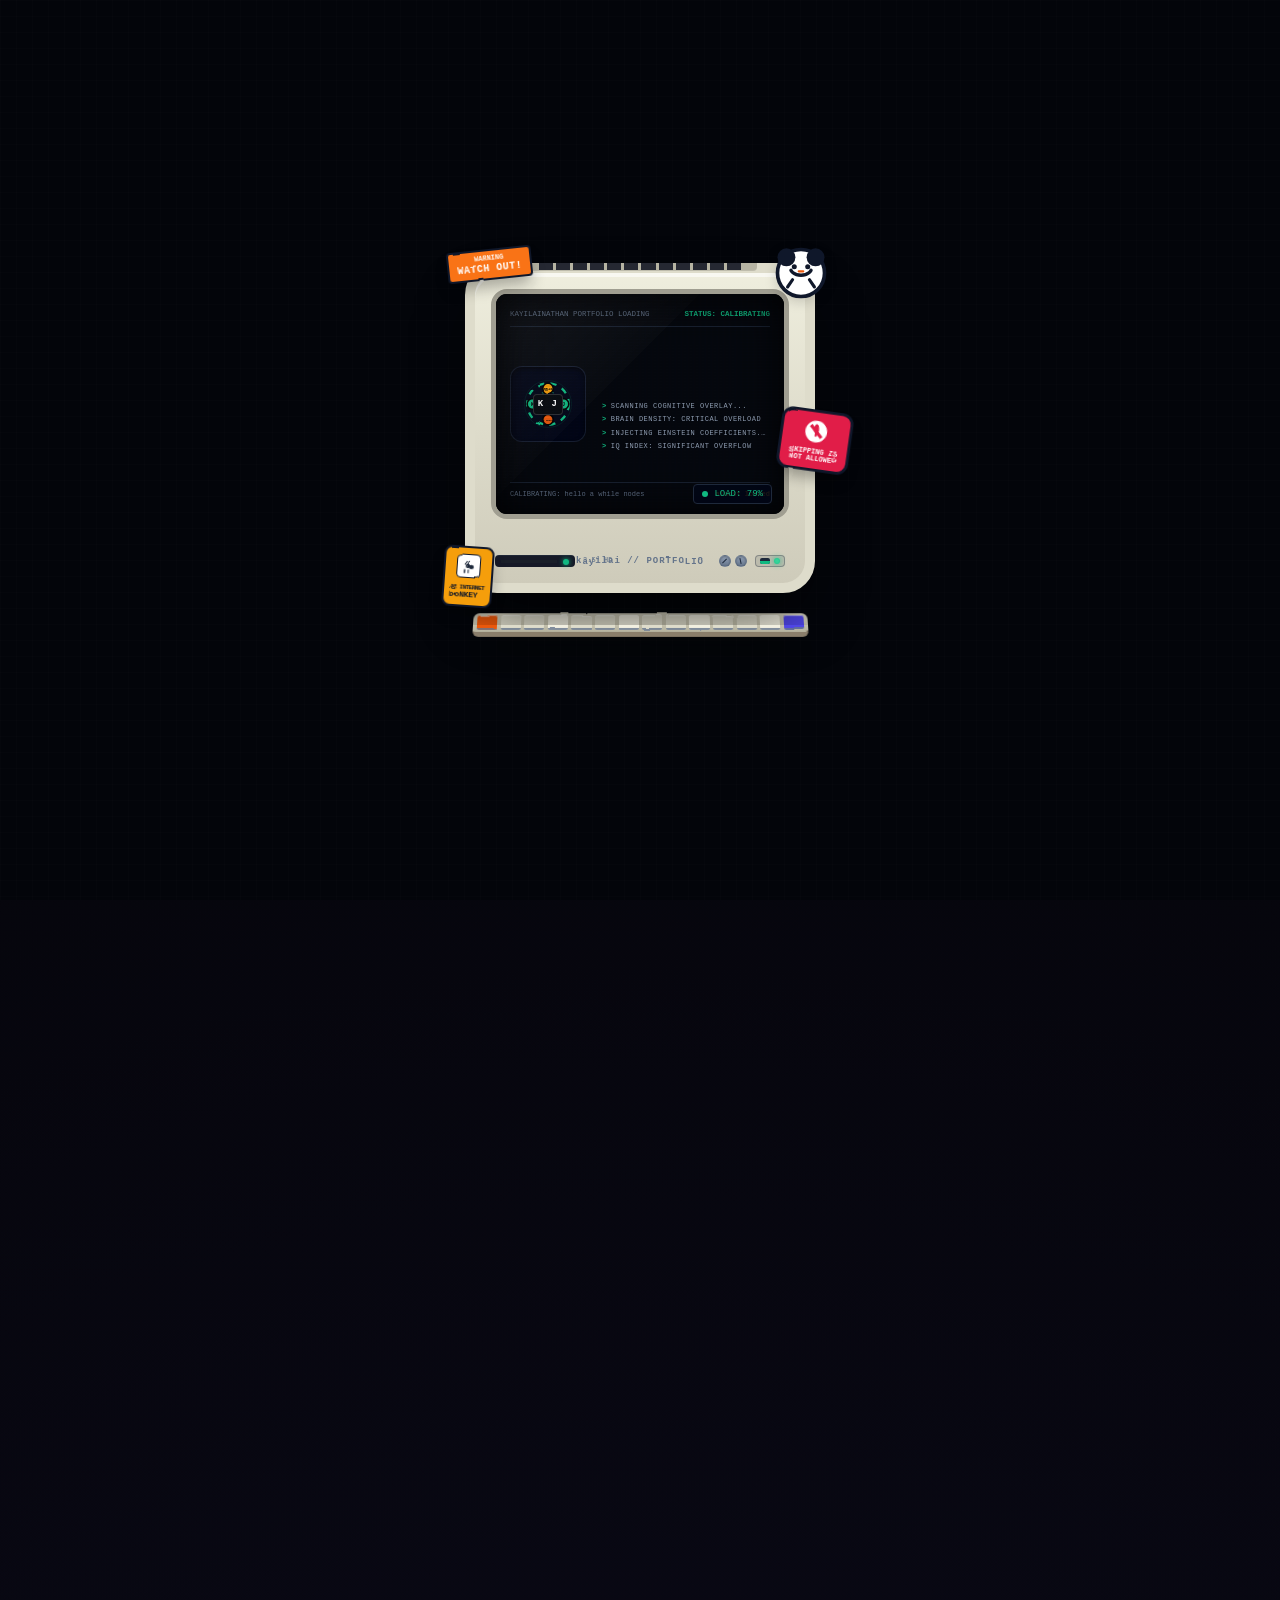
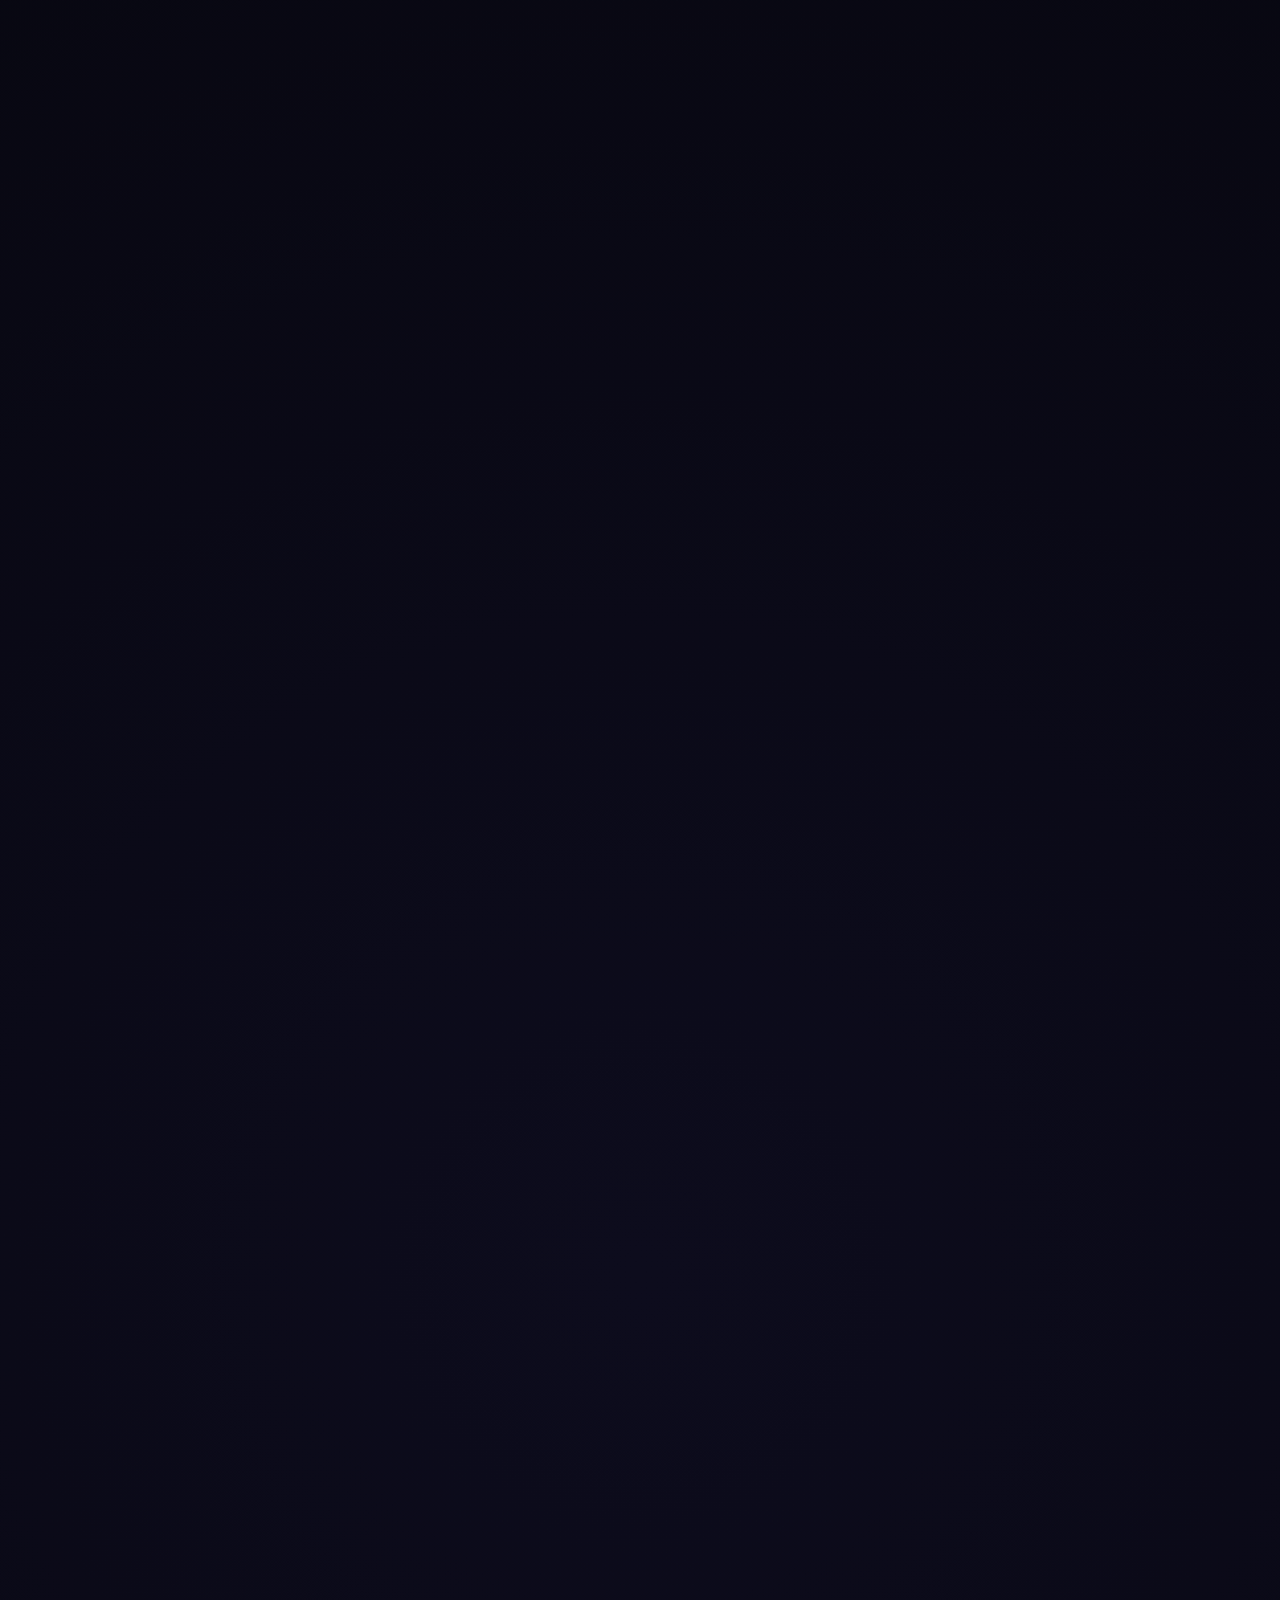
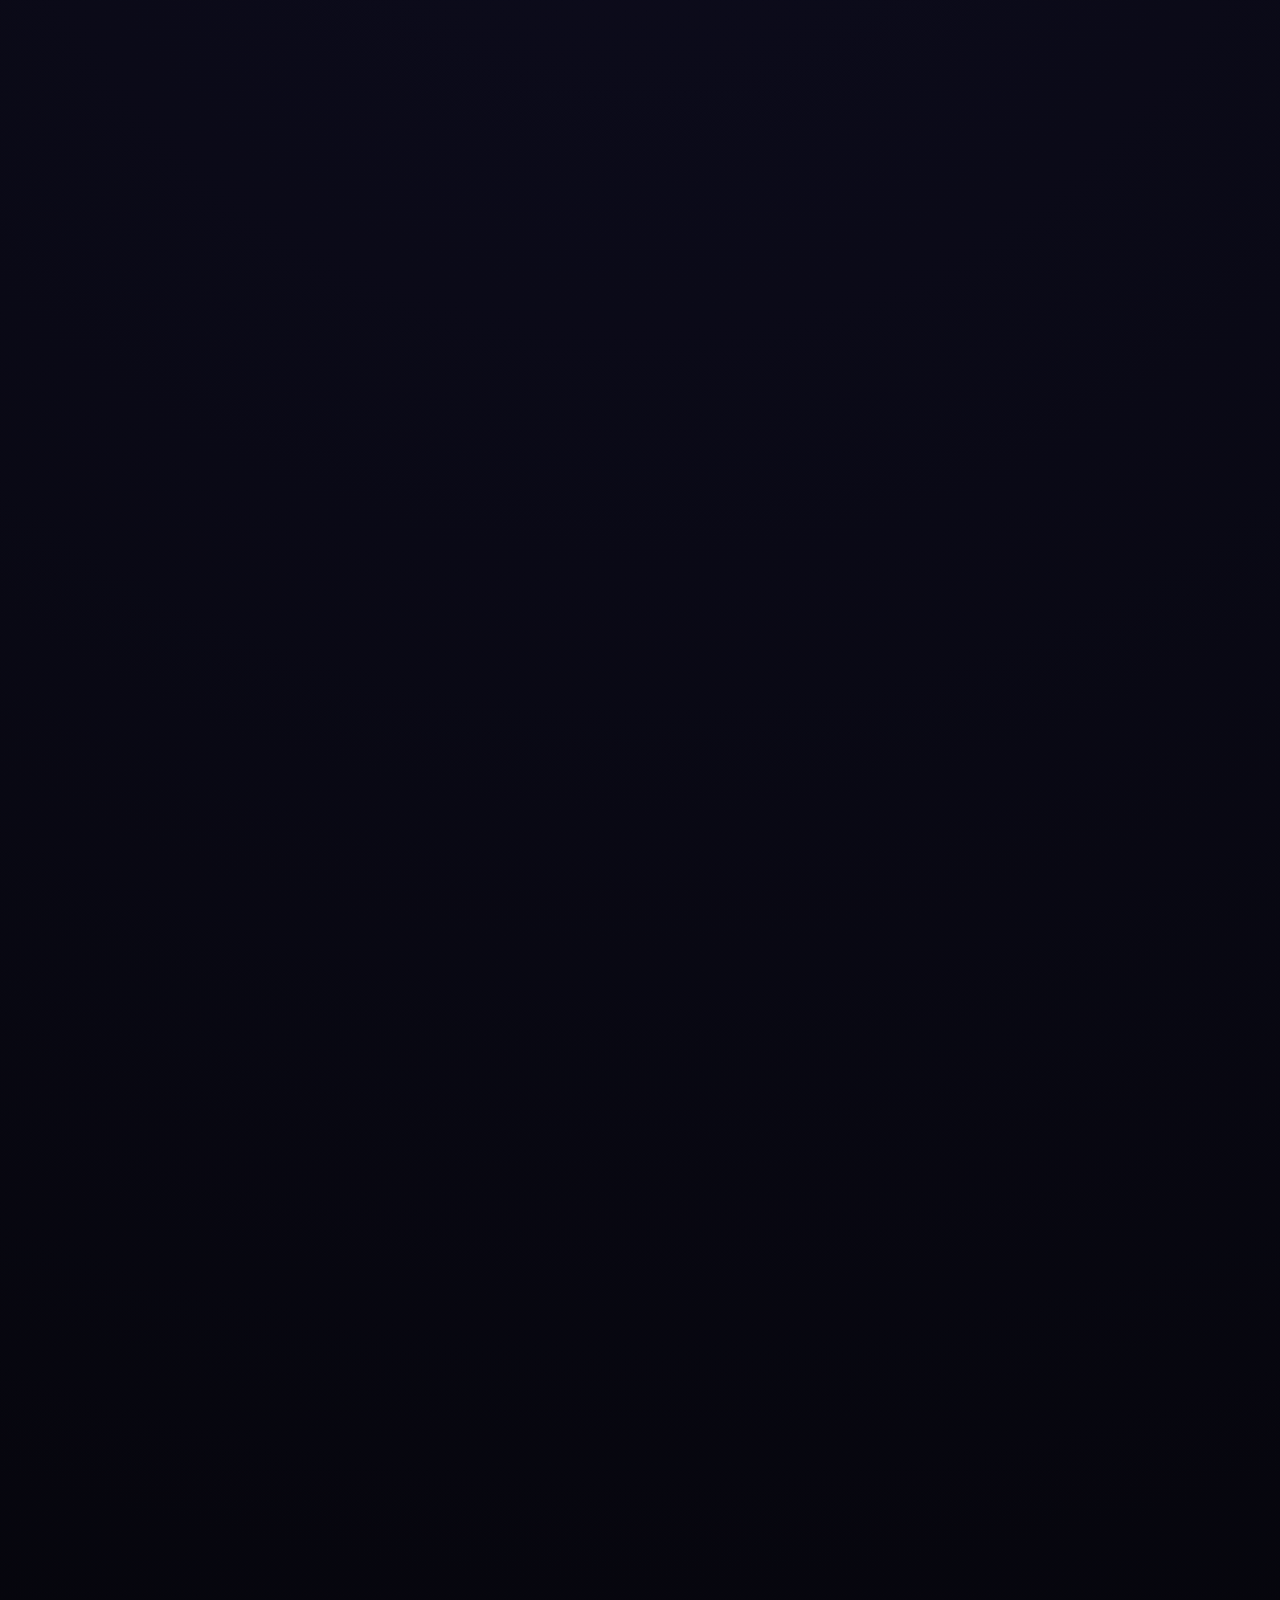
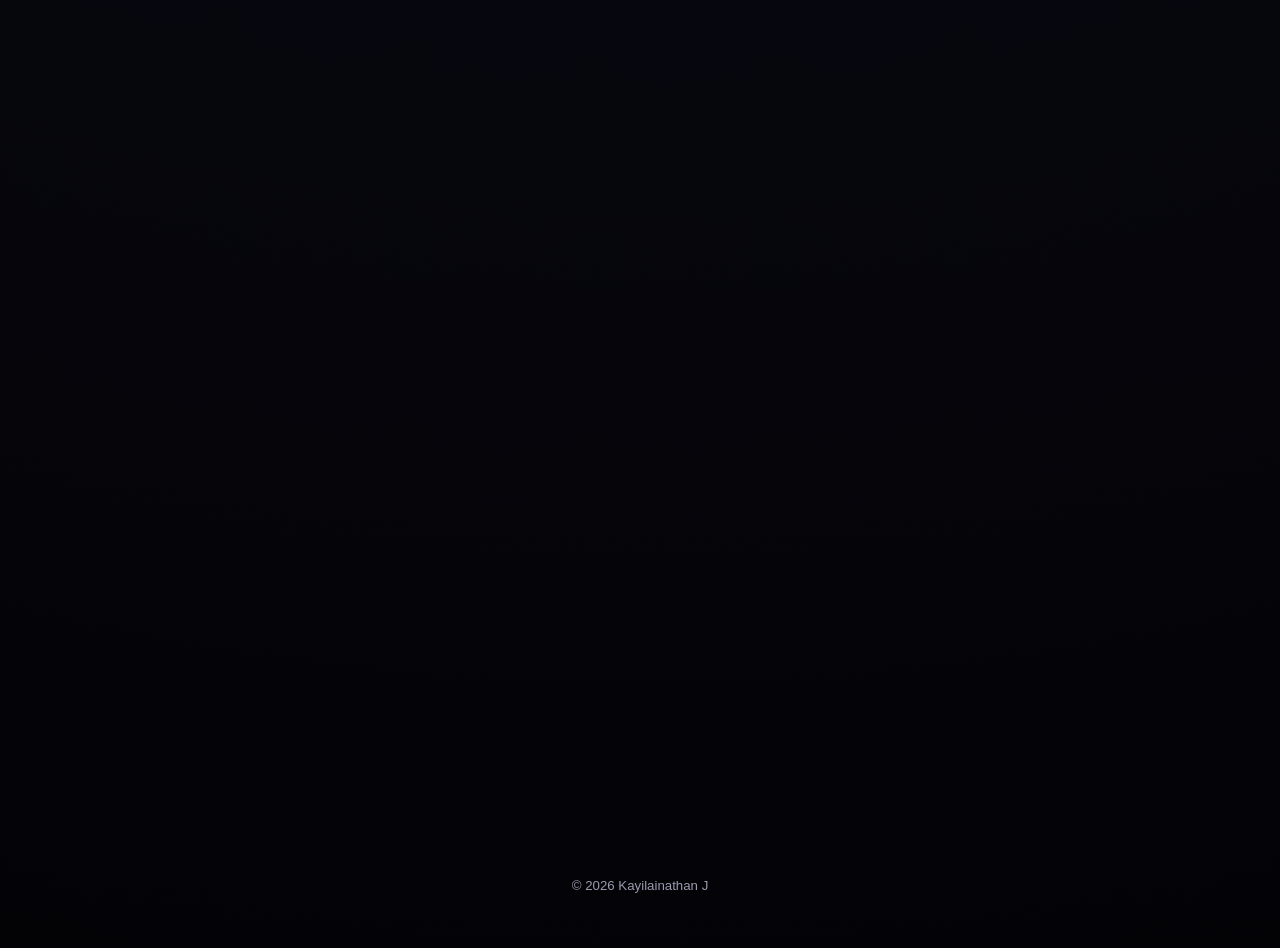
==== commit 2fc4e19b: "refactor: migrate preloader styles to external CSS and update CSP for umami analytics" ====
--- a/index.html
+++ b/index.html
@@ -4,7 +4,7 @@
 <head>
     <meta charset="UTF-8">
     <meta name="viewport" content="width=device-width, initial-scale=1.0">
-    <meta http-equiv="Content-Security-Policy" content="default-src 'self'; script-src 'self' 'unsafe-inline' https://cloud.umami.is https://unpkg.com; style-src 'self' 'unsafe-inline' https://fonts.googleapis.com; font-src 'self' https://fonts.gstatic.com; img-src 'self' data: https://shrug-person-78902957.figma.site; connect-src 'self' https://cloud.umami.is;">
+    <meta http-equiv="Content-Security-Policy" content="default-src 'self'; script-src 'self' 'unsafe-inline' https://*.umami.is https://unpkg.com; style-src 'self' 'unsafe-inline' https://fonts.googleapis.com; font-src 'self' https://fonts.gstatic.com; img-src 'self' data: https://shrug-person-78902957.figma.site; connect-src 'self' https://*.umami.is;">
     <meta name="referrer" content="strict-origin-when-cross-origin">
     <script defer src="https://cloud.umami.is/script.js"
         data-website-id="57e4e94a-32fc-428b-8aa2-0efbe742fb34"></script>
@@ -26,7261 +26,9 @@
     <script src="https://unpkg.com/lenis@1.1.13/dist/lenis.min.js" integrity="sha256-spWPFC+DLw1eVHze935vrfzha+pgmC/Iu/UDlaJDnfg=" crossorigin="anonymous"></script>
 
     <!-- Retro CRT Preloader Styles -->
-    <style id="crt-preloader-styles">
-        .fixed-preloader-overlay {
-            position: fixed;
-            top: 0;
-            left: 0;
-            width: 100vw;
-            height: 100vh;
-            z-index: 99999;
-            background: #03050a;
-            color: #ffffff;
-            display: flex;
-            flex-direction: column;
-            align-items: center;
-            justify-content: center;
-            padding: 16px;
-            overflow: hidden;
-            user-select: none;
-            font-family: 'Inter', sans-serif;
-            transition: opacity 0.5s ease;
-            box-sizing: border-box;
-        }
-
-        .crt-bg-grid-overlay {
-            position: absolute;
-            inset: 0;
-            z-index: 0;
-            pointer-events: none;
-            opacity: 0.2;
-            background-size: 16px 16px;
-            background-image: linear-gradient(to right, rgba(255, 255, 255, 0.05) 1px, transparent 1px),
-                linear-gradient(to bottom, rgba(255, 255, 255, 0.05) 1px, transparent 1px);
-        }
-
-        .preloader-hidden-svg {
-            display: none;
-        }
-
-        .preloader-desk-scene {
-            position: relative;
-            display: flex;
-            flex-direction: column;
-            align-items: center;
-            max-width: 100%;
-            z-index: 10;
-            transform: scale(0.78);
-            transform-style: preserve-3d;
-            perspective: 1000px;
-            transition: transform 0.5s cubic-bezier(0.34, 1.56, 0.64, 1), opacity 0.5s ease;
-        }
-
-        @media (min-width: 400px) {
-            .preloader-desk-scene {
-                transform: scale(0.85);
-            }
-        }
-
-        @media (min-width: 640px) {
-            .preloader-desk-scene {
-                transform: scale(1);
-            }
-        }
-
-        .crt-monitor-case {
-            position: relative;
-            width: 350px;
-            height: 330px;
-            background: linear-gradient(to bottom, #efeede, #dedccb, #cecbba);
-            border: 10px solid #dedccb;
-            border-radius: 32px;
-            box-shadow: 0 30px 60px -15px rgba(0, 0, 0, 0.8), inset 0 4px 0 rgba(255, 255, 255, 0.6);
-            display: flex;
-            flex-direction: column;
-            justify-content: space-between;
-            padding: 16px;
-            box-sizing: border-box;
-            overflow: visible;
-        }
-
-        .crt-vent-slits {
-            position: absolute;
-            top: -10px;
-            left: 48px;
-            right: 48px;
-            height: 8px;
-            background: #b6b4a3;
-            border-radius: 0 0 4px 4px;
-            border-bottom: 1px solid rgba(255, 255, 255, 0.1);
-            display: flex;
-            gap: 3px;
-            padding: 0 16px;
-            box-sizing: border-box;
-        }
-
-        .vent-slit {
-            flex: 1;
-            background: rgba(2, 6, 23, 0.8);
-            height: 100%;
-        }
-
-        .bezel-sticker {
-            position: absolute;
-            z-index: 40;
-            border-radius: 4px;
-            box-shadow: 0 10px 15px -3px rgba(0, 0, 0, 0.3);
-            font-family: monospace;
-            display: flex;
-            flex-direction: column;
-            align-items: center;
-            user-select: none;
-        }
-
-        .sticker-warning {
-            top: -24px;
-            left: -28px;
-            background: #f97316;
-            border: 2px solid #0f172a;
-            color: white;
-            padding: 4px 8px;
-            transform: rotate(-6deg);
-            filter: url(#vector-wiggle);
-        }
-
-        .sticker-warning-sub {
-            font-size: 7px;
-            font-weight: bold;
-            text-transform: uppercase;
-            margin-bottom: 1px;
-            line-height: 1;
-            opacity: 0.95;
-        }
-
-        .sticker-warning-main {
-            font-size: 10px;
-            font-weight: 900;
-            letter-spacing: 0.5px;
-            line-height: 1.1;
-        }
-
-        .bezel-sticker-graphic {
-            position: absolute;
-            z-index: 40;
-            filter: drop-shadow(0 4px 6px rgba(0, 0, 0, 0.15));
-            user-select: none;
-        }
-
-        .sticker-anime {
-            top: -28px;
-            right: -24px;
-            width: 56px;
-            height: 56px;
-        }
-
-        .sticker-noskip {
-            top: 135px;
-            right: -48px;
-            background: #e11d48;
-            border: 3.5px solid #0f172a;
-            border-radius: 12px;
-            padding: 6px 10px;
-            transform: rotate(8deg) scale(0.95);
-            filter: url(#vector-wiggle);
-            color: white;
-            display: flex;
-            flex-direction: column;
-            align-items: center;
-        }
-
-        .sticker-noskip svg {
-            width: 28px;
-            height: 28px;
-            color: white;
-        }
-
-        .sticker-noskip-text {
-            font-size: 7.5px;
-            font-weight: 900;
-            margin-top: 4px;
-            line-height: 1;
-            text-align: center;
-        }
-
-        .sticker-donkey {
-            bottom: -24px;
-            left: -32px;
-            background: #f59e0b;
-            border: 2px solid #0f172a;
-            border-radius: 8px;
-            padding: 6px;
-            transform: rotate(4deg);
-            filter: url(#vector-wiggle);
-            display: flex;
-            align-items: center;
-            gap: 6px;
-            color: #0f172a;
-        }
-
-        .donkey-icon-wrapper {
-            width: 24px;
-            height: 24px;
-            flex-shrink: 0;
-            background: white;
-            border: 1px solid #0f172a;
-            border-radius: 4px;
-            display: flex;
-            align-items: center;
-            justify-content: center;
-            padding: 2px;
-            box-sizing: border-box;
-        }
-
-        .donkey-icon-wrapper svg {
-            width: 100%;
-            height: 100%;
-            color: #1e293b;
-        }
-
-        .donkey-text-wrapper {
-            display: flex;
-            flex-direction: column;
-            text-align: left;
-        }
-
-        .donkey-text-sub {
-            font-size: 6px;
-            font-weight: bold;
-            line-height: 1.2;
-            text-transform: uppercase;
-            letter-spacing: -0.5px;
-        }
-
-        .donkey-text-main {
-            font-size: 8px;
-            font-weight: 900;
-            line-height: 1;
-            letter-spacing: -0.2px;
-        }
-
-        .crt-screen-area {
-            position: relative;
-            width: 100%;
-            height: 230px;
-            background: #0a0d13;
-            border: 5px solid #a09e91;
-            border-radius: 16px;
-            overflow: hidden;
-            box-shadow: inset 0 12px 24px rgba(0, 0, 0, 0.95);
-        }
-
-        .crt-scanlines {
-            position: absolute;
-            inset: 0;
-            pointer-events: none;
-            z-index: 30;
-            background: linear-gradient(rgba(18, 16, 16, 0) 50%, rgba(0, 0, 0, 0.28) 50%),
-                linear-gradient(90deg, rgba(255, 0, 0, 0.04), rgba(0, 255, 0, 0.01), rgba(0, 0, 255, 0.04));
-            background-size: 100% 3px, 6px 100%;
-            opacity: 0.22;
-        }
-
-        .crt-screen-shadow {
-            position: absolute;
-            inset: 0;
-            pointer-events: none;
-            z-index: 20;
-            box-shadow: inset 0 0 40px rgba(0, 0, 0, 0.9);
-        }
-
-        .crt-reflection {
-            position: absolute;
-            inset: 0;
-            pointer-events: none;
-            z-index: 10;
-            background: linear-gradient(135deg, rgba(255, 255, 255, 0.07) 0%, rgba(255, 255, 255, 0.02) 40%, transparent 40%);
-        }
-
-        .glitch-overlay {
-            position: absolute;
-            inset: 0;
-            z-index: 40;
-            background: rgba(244, 63, 94, 0.2);
-            mix-blend-mode: color-dodge;
-            display: none;
-            align-items: center;
-            justify-content: center;
-        }
-
-        .glitch-streak {
-            width: 100%;
-            height: 50%;
-            background: rgba(255, 255, 255, 0.2);
-            filter: blur(8px);
-            transform: rotate(-12deg);
-        }
-
-        .crt-screen-content {
-            width: 100%;
-            height: 100%;
-            position: relative;
-            overflow: hidden;
-            transform-origin: center;
-        }
-
-        @keyframes crt-flicker {
-            0% {
-                opacity: 0.975;
-            }
-
-            50% {
-                opacity: 1;
-            }
-
-            100% {
-                opacity: 0.98;
-            }
-        }
-
-        .crt-flicker {
-            animation: crt-flicker 0.15s infinite;
-        }
-
-        .screen-phase {
-            position: absolute;
-            inset: 0;
-            width: 100%;
-            height: 100%;
-            display: flex;
-            flex-direction: column;
-            box-sizing: border-box;
-        }
-
-        .phase-grid-bg {
-            position: absolute;
-            inset: 0;
-            z-index: 0;
-            pointer-events: none;
-            opacity: 0.06;
-            background-size: 16px 16px;
-            background-image: linear-gradient(to right, rgba(255, 255, 255, 0.05) 1px, transparent 1px),
-                linear-gradient(to bottom, rgba(255, 255, 255, 0.05) 1px, transparent 1px);
-        }
-
-        .phase-intro {
-            background: #f43f5e;
-            align-items: center;
-            justify-content: center;
-            padding: 12px;
-            cursor: pointer;
-            color: white;
-        }
-
-        .system-gateway-text {
-            position: absolute;
-            top: 8px;
-            left: 12px;
-            font-size: 7px;
-            font-family: monospace;
-            color: rgba(255, 255, 255, 0.7);
-            letter-spacing: 2px;
-            font-weight: bold;
-        }
-
-        .intro-logo-wrapper {
-            display: flex;
-            flex-direction: column;
-            align-items: center;
-            line-height: 0.95;
-            color: white;
-            user-select: none;
-            pointer-events: none;
-            filter: url(#vector-wiggle);
-        }
-
-        .intro-logo-line {
-            font-size: 52px;
-            font-weight: 900;
-            letter-spacing: -1.5px;
-            text-shadow: 4px 4px 0px #0f172a;
-        }
-
-        .intro-click-prompt {
-            margin-top: 12px;
-            font-size: 7.5px;
-            font-family: monospace;
-            color: rgba(255, 255, 255, 0.9);
-            background: rgba(15, 23, 42, 0.45);
-            padding: 4px 10px;
-            border-radius: 4px;
-            border: 1px solid rgba(255, 255, 255, 0.1);
-        }
-
-        .phase-folder {
-            background: #070b16;
-            align-items: center;
-            justify-content: center;
-            padding: 16px;
-            color: #f59e0b;
-        }
-
-        .folder-animation-wrapper {
-            position: relative;
-            width: 112px;
-            height: 80px;
-            display: flex;
-            align-items: center;
-            justify-content: center;
-            perspective: 400px;
-        }
-
-        .folder-glow {
-            position: absolute;
-            width: 48px;
-            height: 48px;
-            border-radius: 50%;
-            background: rgba(245, 158, 11, 0.35);
-            filter: blur(12px);
-            top: 16px;
-            animation: pulse 2s infinite;
-        }
-
-        .folder-svg {
-            width: 100%;
-            height: 100%;
-            overflow: visible;
-            filter: url(#vector-wiggle);
-        }
-
-        #folder-flap {
-            transform-origin: 50px 70px;
-            transition: transform 0.1s ease;
-        }
-
-        #folder-paper,
-        #folder-paper-lines {
-            transition: transform 0.1s ease;
-        }
-
-        .spark-particle {
-            position: absolute;
-            border-radius: 50%;
-            opacity: 0;
-            pointer-events: none;
-        }
-
-        .particle-1 {
-            width: 8px;
-            height: 8px;
-            background: #fbbf24;
-            animation: floatSpark1 1.6s infinite 0.1s;
-        }
-
-        .particle-2 {
-            width: 6px;
-            height: 6px;
-            background: #fb923c;
-            animation: floatSpark2 2s infinite 0.7s;
-        }
-
-        @keyframes floatSpark1 {
-            0% {
-                transform: translate(-6px, -10px);
-                opacity: 0;
-            }
-
-            50% {
-                opacity: 1;
-            }
-
-            100% {
-                transform: translate(10px, -52px);
-                opacity: 0;
-            }
-        }
-
-        @keyframes floatSpark2 {
-            0% {
-                transform: translate(8px, -8px);
-                opacity: 0;
-            }
-
-            50% {
-                opacity: 1;
-            }
-
-            100% {
-                transform: translate(-6px, -42px);
-                opacity: 0;
-            }
-        }
-
-        .folder-status-text {
-            font-family: monospace;
-            font-size: 9px;
-            font-weight: 900;
-            letter-spacing: 2px;
-            margin-top: 4px;
-            animation: pulse 1s infinite;
-            text-align: center;
-        }
-
-        .folder-mini-progressbar-container {
-            width: 112px;
-            height: 4px;
-            background: #020617;
-            border-radius: 9999px;
-            overflow: hidden;
-            margin-top: 4px;
-            border: 1px solid #1e293b;
-        }
-
-        .folder-mini-progressbar {
-            height: 100%;
-            background: #f59e0b;
-            width: 0%;
-            transition: width 0.1s ease;
-        }
-
-        .phase-core {
-            background: #05080e;
-            justify-content: space-between;
-            padding: 14px;
-            color: #10b981;
-        }
-
-        .core-header-row {
-            display: flex;
-            justify-content: space-between;
-            align-items: center;
-            font-size: 7.5px;
-            font-family: monospace;
-            color: #64748b;
-            padding-bottom: 6px;
-            border-bottom: 1px solid rgba(30, 41, 59, 0.8);
-        }
-
-        .core-header-status {
-            color: #10b981;
-            font-weight: bold;
-            animation: pulse 1s infinite;
-        }
-
-        .core-main-split {
-            display: flex;
-            gap: 16px;
-            align-items: center;
-            flex: 1;
-            padding: 8px 0;
-            overflow: hidden;
-        }
-
-        .core-spinner-container {
-            position: relative;
-            flex-shrink: 0;
-            display: flex;
-            align-items: center;
-            justify-content: center;
-            width: 76px;
-            height: 76px;
-            background: #020617;
-            border-radius: 12px;
-            border: 1px solid rgba(30, 41, 59, 0.7);
-            box-shadow: inset 0 2px 4px rgba(0, 0, 0, 0.6);
-        }
-
-        .core-ping-ring {
-            position: absolute;
-            width: 48px;
-            height: 48px;
-            border: 1px solid rgba(16, 185, 129, 0.1);
-            border-radius: 50%;
-            animation: corePing 2s infinite;
-        }
-
-        @keyframes corePing {
-            0% {
-                transform: scale(0.6);
-                opacity: 0.8;
-            }
-
-            100% {
-                transform: scale(1.4);
-                opacity: 0;
-            }
-        }
-
-        .core-svg-wrapper {
-            width: 52px;
-            height: 52px;
-            overflow: visible;
-            filter: url(#vector-wiggle);
-        }
-
-        .core-spinner-svg {
-            width: 100%;
-            height: 100%;
-            color: #10b981;
-            overflow: visible;
-            animation: spin 6s linear infinite;
-        }
-
-        @keyframes spin {
-            0% {
-                transform: rotate(0deg);
-            }
-
-            100% {
-                transform: rotate(360deg);
-            }
-        }
-
-        .core-center-watermark {
-            position: absolute;
-            font-family: monospace;
-            font-size: 9px;
-            font-weight: bold;
-            color: white;
-            letter-spacing: 1.5px;
-            background: #05080e;
-            padding: 2px 4px;
-            border-radius: 4px;
-            border: 1px solid rgba(255, 255, 255, 0.15);
-        }
-
-        .core-logs-panel {
-            flex: 1;
-            display: flex;
-            flex-direction: column;
-            gap: 2px;
-            font-family: monospace;
-            font-size: 7px;
-            color: #94a3b8;
-            text-align: left;
-            overflow: hidden;
-            height: 95px;
-            justify-content: flex-end;
-            box-sizing: border-box;
-        }
-
-        .log-entry {
-            white-space: nowrap;
-            overflow: hidden;
-            text-overflow: ellipsis;
-            letter-spacing: 0.5px;
-            animation: fadeInLog 0.1s ease-out forwards;
-        }
-
-        @keyframes fadeInLog {
-            from {
-                opacity: 0;
-                transform: translateY(2px);
-            }
-
-            to {
-                opacity: 1;
-                transform: translateY(0);
-            }
-        }
-
-        .log-entry-prefix {
-            color: #10b981;
-            font-weight: bold;
-            margin-right: 4px;
-        }
-
-        .core-footer-row {
-            display: flex;
-            justify-content: space-between;
-            align-items: center;
-            font-size: 7px;
-            font-family: monospace;
-            color: #64748b;
-            padding-top: 6px;
-            border-top: 1px solid rgba(30, 41, 59, 0.8);
-        }
-
-        .core-footer-status {
-            color: #f59e0b;
-            font-weight: bold;
-            animation: pulse 1s infinite;
-        }
-
-        .phase-finished {
-            background: #16221d;
-            align-items: center;
-            justify-content: center;
-            padding: 12px;
-            color: #34d399;
-        }
-
-        .success-indicator {
-            position: absolute;
-            width: 10px;
-            height: 10px;
-            border-color: rgba(16, 185, 129, 0.4);
-            border-style: solid;
-        }
-
-        .indicator-tl {
-            top: 8px;
-            left: 8px;
-            border-width: 1px 0 0 1px;
-        }
-
-        .indicator-tr {
-            top: 8px;
-            right: 8px;
-            border-width: 1px 1px 0 0;
-        }
-
-        .indicator-bl {
-            bottom: 8px;
-            left: 8px;
-            border-width: 0 0 1px 1px;
-        }
-
-        .indicator-br {
-            bottom: 8px;
-            right: 8px;
-            border-width: 0 1px 1px 0;
-        }
-
-        .success-text-wrapper {
-            display: flex;
-            flex-direction: column;
-            align-items: center;
-            line-height: 0.95;
-            color: #34d399;
-            text-align: center;
-            filter: url(#vector-wiggle);
-        }
-
-        .success-sub {
-            font-family: monospace;
-            font-size: 12px;
-            font-weight: 900;
-            letter-spacing: 2px;
-            opacity: 0.85;
-            margin-bottom: 6px;
-        }
-
-        .success-main {
-            font-size: 38px;
-            font-weight: 900;
-            letter-spacing: -0.5px;
-            text-shadow: 2.5px 2.5px 0px #05150f;
-            color: #10b981;
-        }
-
-        .success-desc {
-            font-family: monospace;
-            font-size: 7.5px;
-            letter-spacing: 1px;
-            opacity: 0.6;
-            margin-top: 4px;
-            text-transform: uppercase;
-        }
-
-        .progress-counter-badge {
-            position: absolute;
-            bottom: 10px;
-            right: 12px;
-            font-family: monospace;
-            font-size: 9px;
-            color: #10b981;
-            background: rgba(2, 6, 23, 0.85);
-            padding: 2px 8px;
-            border-radius: 4px;
-            border: 1px solid #1e293b;
-            display: flex;
-            align-items: center;
-            gap: 6px;
-            z-index: 30;
-        }
-
-        .progress-counter-dot {
-            width: 6px;
-            height: 6px;
-            border-radius: 50%;
-            background: #10b981;
-            animation: pulse 1s infinite;
-        }
-
-        @keyframes pulse {
-
-            0%,
-            100% {
-                opacity: 0.4;
-            }
-
-            50% {
-                opacity: 1;
-            }
-        }
-
-        .tv-flare-line {
-            position: fixed;
-            left: 0;
-            right: 0;
-            height: 4px;
-            background: white;
-            box-shadow: 0 0 12px #ffffff;
-            z-index: 999999;
-            top: 50%;
-            transform: translateY(-50%) scaleX(0);
-            opacity: 0;
-            pointer-events: none;
-        }
-
-        .tv-phosphor-spot {
-            position: fixed;
-            width: 12px;
-            height: 12px;
-            background: white;
-            border-radius: 50%;
-            box-shadow: 0 0 15px #ffffff;
-            z-index: 999999;
-            left: 50%;
-            top: 50%;
-            transform: translate(-50%, -50%) scale(0);
-            opacity: 0;
-            pointer-events: none;
-        }
-
-        .retro-mouse-cursor {
-            position: absolute;
-            pointer-events: none;
-            z-index: 99999;
-            left: 0;
-            top: 0;
-            transform: translate(280px, 190px);
-        }
-
-        .retro-cursor-svg {
-            filter: drop-shadow(2px 10px 6px rgba(0, 0, 0, 0.65));
-        }
-
-        @keyframes rippleAnim {
-            0% {
-                r: 4px;
-                opacity: 0.8;
-                stroke-width: 4px;
-            }
-
-            100% {
-                r: 24px;
-                opacity: 0;
-                stroke-width: 1.5px;
-            }
-        }
-
-        .ripple-active {
-            animation: rippleAnim 0.6s infinite ease-out;
-        }
-
-        .crt-bottom-panel {
-            position: relative;
-            z-index: 10;
-            width: 100%;
-            display: flex;
-            justify-content: space-between;
-            align-items: center;
-            padding: 0 4px;
-            box-sizing: border-box;
-        }
-
-        .floppy-drive-wrapper {
-            display: flex;
-            align-items: center;
-            gap: 8px;
-        }
-
-        .floppy-drive-bezel {
-            width: 80px;
-            height: 12px;
-            background: rgba(2, 6, 23, 0.9);
-            border-radius: 4px;
-            border-top: 1px solid rgba(51, 65, 85, 0.35);
-            display: flex;
-            justify-content: space-between;
-            padding: 0 6px;
-            align-items: center;
-            position: relative;
-            box-sizing: border-box;
-        }
-
-        .floppy-drive-slot {
-            width: 56px;
-            height: 2.5px;
-            background: #1a1f29;
-        }
-
-        .floppy-drive-led {
-            width: 6px;
-            height: 6px;
-            border-radius: 50%;
-            transition: all 0.3s ease;
-        }
-
-        .floppy-drive-label {
-            font-family: monospace;
-            font-size: 7px;
-            font-weight: bold;
-            color: rgba(100, 116, 139, 0.8);
-        }
-
-        .bezel-brand-text {
-            font-family: monospace;
-            font-size: 9px;
-            font-weight: bold;
-            color: #64748b;
-            letter-spacing: 1px;
-            filter: url(#vector-wiggle);
-            position: absolute;
-            left: 50%;
-            transform: translateX(-50%);
-        }
-
-        .bezel-controls-wrapper {
-            display: flex;
-            align-items: center;
-            gap: 8px;
-        }
-
-        .bezel-knobs {
-            display: flex;
-            gap: 4px;
-        }
-
-        .bezel-knob {
-            width: 12px;
-            height: 12px;
-            border-radius: 50%;
-            background: linear-gradient(to bottom, #94a3b8, #64748b);
-            border: 1px solid rgba(71, 85, 105, 0.4);
-            display: flex;
-            align-items: center;
-            justify-content: center;
-            box-shadow: inset 0 1px 2px rgba(0, 0, 0, 0.3);
-        }
-
-        .knob-line {
-            width: 1.2px;
-            height: 6px;
-            background: #1e293b;
-        }
-
-        .line-1 {
-            transform: rotate(45deg);
-        }
-
-        .line-2 {
-            transform: rotate(-12deg);
-        }
-
-        .bezel-power-group {
-            display: flex;
-            align-items: center;
-            gap: 4px;
-            background: rgba(15, 23, 42, 0.1);
-            padding: 2px 4px;
-            border-radius: 4px;
-            border: 1px solid rgba(30, 41, 59, 0.35);
-        }
-
-        .power-toggle-switch {
-            width: 10px;
-            height: 6px;
-            background: #1e293b;
-            border-radius: 2px;
-            overflow: hidden;
-            display: flex;
-            align-items: flex-end;
-            justify-content: center;
-        }
-
-        .power-toggle-colored-strip {
-            width: 100%;
-            height: 50%;
-            background: #10b981;
-        }
-
-        .power-status-led {
-            width: 6px;
-            height: 6px;
-            border-radius: 50%;
-            background: #34d399;
-            border: 1px solid rgba(16, 185, 129, 0.3);
-            box-shadow: 0 0 6px #10b981;
-            animation: pulse 1s infinite;
-        }
-
-        .retro-keyboard-drawer {
-            position: relative;
-            margin-top: 20px;
-            width: 335px;
-            height: 24px;
-            background: linear-gradient(to bottom, #d5d2bf, #c6c3af, #b6b39f);
-            border-radius: 6px;
-            border-bottom: 5px solid #8a7e6b;
-            display: flex;
-            gap: 3.5px;
-            padding: 2px 4px;
-            box-shadow: 0 20px 40px rgba(0, 0, 0, 0.55);
-            transform: rotateX(24deg) rotateY(0deg) rotateZ(0deg);
-            transform-style: preserve-3d;
-            filter: url(#vector-wiggle);
-            box-sizing: border-box;
-        }
-
-        .keycap {
-            flex: 1;
-            height: 100%;
-            border-radius: 2px;
-            border-bottom: 2.5px solid rgba(100, 116, 139, 0.8);
-            box-shadow: inset 0 1px 0 rgba(255, 255, 255, 0.45);
-            cursor: pointer;
-            transition: transform 0.05s ease, border-bottom 0.05s ease;
-            background: #dedccb;
-        }
-
-        .keycap:active {
-            transform: translateY(1.5px);
-            border-bottom: 0.5px solid rgba(100, 116, 139, 0.8);
-        }
-
-        .key-esc {
-            background: #ea580c;
-        }
-
-        .key-run {
-            background: #4f46e5;
-        }
-
-        .keycap:nth-child(4),
-        .keycap:nth-child(7),
-        .keycap:nth-child(10),
-        .keycap:nth-child(13) {
-            background: #f1efe0;
-        }
-
-        @keyframes tvTurnOn {
-            0% {
-                transform: scaleY(0.005) scaleX(0.005);
-                filter: brightness(4);
-            }
-
-            40% {
-                transform: scaleY(0.005) scaleX(1);
-                filter: brightness(1.5);
-            }
-
-            100% {
-                transform: scaleY(1) scaleX(1);
-                filter: brightness(1);
-            }
-        }
-
-        .tv-turn-on-anim {
-            animation: tvTurnOn 0.8s cubic-bezier(0.16, 1, 0.3, 1) forwards;
-        }
-    </style>
-
-    <style>
-        /* ================================================================
-           DESIGN TOKENS — Edit colors, sizes, spacing, and easing here.
-           These variables cascade through the entire stylesheet.
-           ================================================================ */
-        :root {
-            /* Background shades */
-            --bg: #060606;
-            --bg-card: rgba(255, 255, 255, 0.030);
-            --bg-card-hover: rgba(255, 255, 255, 0.055);
-
-            /* Glass borders */
-            --border: rgba(255, 255, 255, 0.07);
-            --border-hover: rgba(255, 255, 255, 0.18);
-
-            /* Typography */
-            --text: #f0f0f0;
-            --text-muted: #9a9ab0;
-            /* !! EDIT: Muted text color — raise hex brightness for more visibility !! */
-            --text-dim: rgba(240, 240, 240, 0.4);
-
-            /* !! EDIT: Primary accent color — currently cyan !! */
-            --accent: #22d3ee;
-            --accent-dim: rgba(34, 211, 238, 0.12);
-            --accent-border: rgba(34, 211, 238, 0.25);
-
-            /* !! EDIT: Secondary accent color — currently soft purple !! */
-            --purple: #a78bfa;
-            --purple-dim: rgba(167, 139, 250, 0.12);
-
-            /* Glass blur amount */
-            --blur: 24px;
-
-            /* Layout */
-            --max-width: 960px;
-            --section-gap: 140px;
-            --card-radius: 18px;
-
-            /* Easing curves */
-            --ease-spring: cubic-bezier(0.34, 1.56, 0.64, 1);
-            --ease-out: cubic-bezier(0.16, 1, 0.3, 1);
-            --ease-smooth: cubic-bezier(0.25, 1, 0.5, 1);
-        }
-
-        main {
-            opacity: 0;
-            transform: translateY(50px);
-            filter: blur(8px);
-            transition: opacity 1.4s cubic-bezier(0.16, 1, 0.3, 1),
-                transform 1.4s cubic-bezier(0.16, 1, 0.3, 1),
-                filter 1.2s cubic-bezier(0.16, 1, 0.3, 1);
-        }
-
-        body.preloader-done main {
-            opacity: 1;
-            transform: translateY(0);
-            filter: blur(0);
-        }
-
-        /* ================================================================
-           RESET & BASE
-           ================================================================ */
-        *,
-        *::before,
-        *::after {
-            box-sizing: border-box;
-            margin: 0;
-            padding: 0;
-        }
-
-        html {
-            scroll-behavior: auto;
-            /* Lenis handles smooth scrolling */
-        }
-
-        /* Lenis compatibility overrides */
-        html.lenis,
-        html.lenis body {
-            height: auto;
-        }
-
-        .lenis.lenis-smooth {
-            scroll-behavior: auto !important;
-        }
-
-        .lenis.lenis-stopped {
-            overflow: hidden;
-        }
-
-        body {
-            background-color: var(--bg);
-            color: var(--text);
-            font-family: 'Inter', -apple-system, BlinkMacSystemFont, 'Segoe UI', sans-serif;
-            font-size: 16px;
-            line-height: 1.6;
-            overflow-x: hidden;
-            -webkit-font-smoothing: antialiased;
-            -moz-osx-font-smoothing: grayscale;
-            cursor: none;
-            /* Default cursor is hidden — we use a custom one */
-        }
-
-
-        /* ================================================================
-           CUSTOM CURSOR — A small dot + lagging ring
-           The dot snaps to the mouse instantly.
-           The ring follows with a smooth LERP (lag effect).
-           ================================================================ */
-        #cursor-dot {
-            position: fixed;
-            top: 0;
-            left: 0;
-            width: 7px;
-            height: 7px;
-            background: var(--accent);
-            border-radius: 50%;
-            pointer-events: none;
-            z-index: 10000;
-            transform: translate(-50%, -50%);
-            opacity: 1;
-            display: block;
-            /* Smooth size transitions on state changes */
-            transition: width 0.25s var(--ease-out),
-                height 0.25s var(--ease-out),
-                background 0.25s ease,
-                opacity 0.2s ease;
-        }
-
-        #cursor-ring {
-            position: fixed;
-            top: 0;
-            left: 0;
-            width: 36px;
-            height: 36px;
-            border: 1.5px solid rgba(34, 211, 238, 0.45);
-            border-radius: 50%;
-            pointer-events: none;
-            z-index: 9999;
-            transform: translate(-50%, -50%);
-            opacity: 1;
-            display: block;
-            transition: width 0.35s var(--ease-out),
-                height 0.35s var(--ease-out),
-                border-color 0.35s ease,
-                background 0.35s ease,
-                opacity 0.3s ease;
-        }
-
-        /* Cursor expands when hovering clickable elements */
-        body.cursor-hover #cursor-dot {
-            width: 5px;
-            height: 5px;
-            opacity: 0.5;
-        }
-
-        body.cursor-hover #cursor-ring {
-            width: 52px;
-            height: 52px;
-            border-color: rgba(34, 211, 238, 0.22);
-            background: rgba(34, 211, 238, 0.04);
-        }
-
-
-        /* ================================================================
-           AMBIENT BACKGROUND ORBS — Redesigned Toned Smooth Glows
-           Fixed blurred color blobs that drift slowly for depth.
-           Each orb has its own unique animation, with soft blurs and low opacity.
-           ================================================================ */
-        .orb-layer {
-            position: fixed;
-            /* Keep fixed in viewport for correct percentage sizing */
-            inset: 0;
-            pointer-events: none;
-            z-index: 0;
-            overflow: hidden;
-        }
-
-        .orb {
-            position: absolute;
-            border-radius: 50%;
-            pointer-events: none;
-            mix-blend-mode: screen;
-        }
-
-        /* TOP-LEFT — Soft Cyan-Purple glow */
-        .orb-1 {
-            width: 900px;
-            height: 900px;
-            background: radial-gradient(circle, rgba(34, 211, 238, 0.26) 0%, rgba(167, 139, 250, 0.10) 45%, transparent 70%);
-            top: -25%;
-            left: -25%;
-            animation: orbFloat1 28s ease-in-out infinite alternate;
-        }
-
-        /* BOTTOM-RIGHT — Soft Purple-Rose glow */
-        .orb-2 {
-            width: 800px;
-            height: 800px;
-            background: radial-gradient(circle, rgba(167, 139, 250, 0.22) 0%, rgba(236, 72, 153, 0.08) 45%, transparent 70%);
-            bottom: -20%;
-            right: -20%;
-            animation: orbFloat2 34s ease-in-out infinite alternate;
-        }
-
-        /* CENTER — Soft Rose glow for warmth */
-        .orb-3 {
-            width: 700px;
-            height: 700px;
-            background: radial-gradient(circle, rgba(236, 72, 153, 0.18) 0%, rgba(34, 211, 238, 0.06) 45%, transparent 70%);
-            top: 30%;
-            left: 20%;
-            animation: orbFloat3 24s ease-in-out infinite alternate;
-        }
-
-        /* Float path 1 — drifts right-down */
-        @keyframes orbFloat1 {
-            0% {
-                transform: translate(0, 0) scale(1);
-            }
-
-            50% {
-                transform: translate(8vw, 8vh) scale(1.05);
-            }
-
-            100% {
-                transform: translate(-4vw, 10vh) scale(0.98);
-            }
-        }
-
-        /* Float path 2 — drifts left-up */
-        @keyframes orbFloat2 {
-            0% {
-                transform: translate(0, 0) scale(1);
-            }
-
-            50% {
-                transform: translate(-7vw, -8vh) scale(1.08);
-            }
-
-            100% {
-                transform: translate(6vw, -6vh) scale(0.95);
-            }
-        }
-
-        /* Float path 3 — circular wander */
-        @keyframes orbFloat3 {
-            0% {
-                transform: translate(0, 0) scale(1);
-            }
-
-            50% {
-                transform: translate(-6vw, 6vh) scale(0.96);
-            }
-
-            100% {
-                transform: translate(4vw, -7vh) scale(1.02);
-            }
-        }
-
-
-        /* ================================================================
-           LAYOUT — Content wrapper
-           ================================================================ */
-        .container {
-            position: relative;
-            z-index: 1;
-            max-width: var(--max-width);
-            margin: 0 auto;
-            padding: 0 32px;
-        }
-
-        /* Every page section */
-        .section {
-            padding-bottom: var(--section-gap);
-            scroll-margin-top: 80px;
-        }
-
-
-        /* ================================================================
-           FLOATING BRAND LOGO — Fixed top-left K button with scroll ring
-           ================================================================ */
-        #brand {
-            position: fixed;
-            top: 22px;
-            left: 26px;
-            z-index: 1001;
-            width: 42px;
-            height: 42px;
-            display: flex;
-            align-items: center;
-            justify-content: center;
-            cursor: pointer;
-        }
-
-        /* Glass background circle behind the K */
-        .brand-bg {
-            position: absolute;
-            inset: 0;
-            border-radius: 50%;
-            background: rgba(255, 255, 255, 0.03);
-            border: 1px solid var(--border);
-            backdrop-filter: blur(12px);
-            -webkit-backdrop-filter: blur(12px);
-            transition: background 0.4s ease, border-color 0.4s ease;
-        }
-
-        /* SVG progress ring — fills as you scroll down the page */
-        .brand-ring-svg {
-            position: absolute;
-            inset: -5px;
-            width: calc(100% + 10px);
-            height: calc(100% + 10px);
-            pointer-events: none;
-        }
-
-        .brand-ring-track {
-            fill: none;
-            stroke: rgba(255, 255, 255, 0.05);
-            stroke-width: 1.5;
-        }
-
-        .brand-ring-fill {
-            fill: none;
-            stroke: var(--accent);
-            stroke-width: 1.5;
-            stroke-linecap: round;
-            /* Circumference for r=23: 2 * PI * 23 ≈ 144.51 */
-            stroke-dasharray: 144.51;
-            stroke-dashoffset: 144.51;
-            /* Starts empty; JS fills it */
-            transform: rotate(-90deg);
-            transform-origin: center;
-            transition: stroke-dashoffset 0.1s linear;
-        }
-
-        /* The K letter itself */
-        .brand-letter {
-            position: relative;
-            z-index: 2;
-            font-size: 1.05rem;
-            font-weight: 700;
-            letter-spacing: -0.02em;
-            color: var(--text);
-            user-select: none;
-            transition: color 0.3s ease, text-shadow 0.3s ease;
-        }
-
-        #brand:hover .brand-bg {
-            background: var(--accent-dim);
-            border-color: var(--accent-border);
-        }
-
-        #brand:hover .brand-letter {
-            color: var(--accent);
-            text-shadow: 0 0 18px rgba(34, 211, 238, 0.6);
-        }
-
-
-        /* ================================================================
-           NAVIGATION — Minimal floating pill, appears after first scroll
-           ================================================================ */
-        #nav {
-            position: fixed;
-            top: 0;
-            left: 0;
-            right: 0;
-            z-index: 1000;
-            display: flex;
-            justify-content: center;
-            padding: 18px 32px;
-            pointer-events: none;
-            /* The pill itself is interactive */
-        }
-
-        .nav-pill {
-            position: relative;
-            display: flex;
-            align-items: center;
-            gap: 2px;
-            padding: 5px 6px;
-            background: rgba(255, 255, 255, 0.03);
-            border: 1px solid var(--border);
-            border-radius: 999px;
-            backdrop-filter: blur(var(--blur));
-            -webkit-backdrop-filter: blur(var(--blur));
-            box-shadow: 0 8px 32px rgba(0, 0, 0, 0.45),
-                inset 0 1px 0 rgba(255, 255, 255, 0.06);
-            pointer-events: auto;
-            /* Hidden by default; JS adds .visible after scroll */
-            opacity: 0;
-            visibility: hidden;
-            transform: translateY(-20px) scale(0.94);
-            transition: opacity 0.5s var(--ease-out),
-                transform 0.5s var(--ease-spring),
-                visibility 0.5s;
-        }
-
-        .nav-pill.visible {
-            opacity: 1;
-            visibility: visible;
-            transform: translateY(0) scale(1);
-        }
-
-        /* Sliding background pill that moves between active links */
-        .nav-indicator {
-            position: absolute;
-            top: 4px;
-            left: 0;
-            height: 32px;
-            border-radius: 999px;
-            background: rgba(255, 255, 255, 0.06);
-            pointer-events: none;
-            z-index: 0;
-            /* Position is driven by JS, no CSS transition needed here */
-        }
-
-        /* Individual nav links */
-        .nav-link {
-            position: relative;
-            z-index: 1;
-            padding: 6px 14px;
-            border-radius: 999px;
-            color: var(--text-muted);
-            text-decoration: none;
-            font-size: 0.83rem;
-            font-weight: 500;
-            letter-spacing: 0.01em;
-            white-space: nowrap;
-            transition: color 0.25s ease;
-            user-select: none;
-        }
-
-        .nav-link:hover,
-        .nav-link.active {
-            color: var(--text);
-        }
-
-        /* Hide mobile navigation toggle on desktop */
-        .mobile-nav-toggle {
-            display: none;
-        }
-
-        /* Hide mobile drawer sub-elements on desktop */
-        .nav-overlay {
-            display: none;
-        }
-
-        .drawer-header {
-            display: none;
-        }
-
-        .drawer-footer {
-            display: none;
-        }
-
-
-        /* ================================================================
-           GLASS CARD — Core reusable component
-           Apply class="glass" to any panel for the frosted glass look.
-           ================================================================ */
-        .glass {
-            background: var(--bg-card);
-            border: 1px solid var(--border);
-            border-radius: var(--card-radius);
-            backdrop-filter: blur(var(--blur));
-            -webkit-backdrop-filter: blur(var(--blur));
-            box-shadow: 0 4px 24px rgba(0, 0, 0, 0.25),
-                inset 0 1px 0 rgba(255, 255, 255, 0.05);
-            transition: background 0.4s var(--ease-out),
-                border-color 0.4s var(--ease-out),
-                box-shadow 0.4s var(--ease-out),
-                transform 0.4s var(--ease-out);
-        }
-
-        .glass:hover {
-            background: var(--bg-card-hover);
-            border-color: var(--border-hover);
-            box-shadow: 0 16px 56px rgba(0, 0, 0, 0.45),
-                inset 0 1px 0 rgba(255, 255, 255, 0.09);
-        }
-
-
-        /* ================================================================
-           TYPOGRAPHY HELPERS
-           ================================================================ */
-
-        /* Small uppercase label / eyebrow text */
-        .eyebrow {
-            font-size: 0.75rem;
-            font-weight: 600;
-            letter-spacing: 0.1em;
-            text-transform: uppercase;
-            color: var(--text-muted);
-        }
-
-        /* Section header with a fading line after it */
-        .section-title {
-            font-size: clamp(2rem, 4vw, 2.5rem);
-            font-weight: 800;
-            letter-spacing: -0.03em;
-            color: var(--text);
-            margin-bottom: 44px;
-            display: flex;
-            align-items: center;
-            gap: 18px;
-        }
-
-        /* The decorative line extending from the title */
-        .section-title::after {
-            content: '';
-            flex: 1;
-            height: 1px;
-            background: linear-gradient(to right, var(--border), transparent);
-        }
-
-        /* Gradient-colored text (used on hero name accent) */
-        .gradient-text {
-            background: linear-gradient(125deg, var(--accent) 0%, var(--purple) 100%);
-            -webkit-background-clip: text;
-            background-clip: text;
-            -webkit-text-fill-color: transparent;
-        }
-
-
-        /* ================================================================
-           TAG / PILL — Small rounded labels
-           Use .tag-cyan or .tag-purple for colored variants.
-           ================================================================ */
-        .tag {
-            position: relative;
-            display: inline-flex;
-            align-items: center;
-            padding: 6px 14px;
-            background: rgba(255, 255, 255, 0.045);
-            border: 1px solid rgba(255, 255, 255, 0.09);
-            border-radius: 999px;
-            font-size: 0.84rem;
-            font-weight: 500;
-            color: rgba(255, 255, 255, 0.85);
-            /* redesign: highly visible and crisp text */
-            letter-spacing: 0.02em;
-            transition: color 0.3s ease, background 0.3s ease, border-color 0.3s ease, transform 0.4s var(--ease-spring), box-shadow 0.3s ease;
-            cursor: default;
-        }
-
-        .tag:hover {
-            color: #fff;
-            background: rgba(34, 211, 238, 0.08);
-            border-color: transparent;
-            transform: translateY(-2px) scale(1.05);
-            box-shadow: 0 4px 14px rgba(34, 211, 238, 0.2);
-        }
-
-        .tag-cyan {
-            color: var(--accent);
-            background: var(--accent-dim);
-            border-color: var(--accent-border);
-        }
-
-        .tag-cyan:hover {
-            background: rgba(34, 211, 238, 0.16);
-            box-shadow: 0 4px 14px rgba(34, 211, 238, 0.3);
-        }
-
-        .tag-purple {
-            color: var(--purple);
-            background: var(--purple-dim);
-            border-color: rgba(167, 139, 250, 0.25);
-        }
-
-        .tag-purple:hover {
-            background: rgba(167, 139, 250, 0.16);
-            box-shadow: 0 4px 14px rgba(167, 139, 250, 0.3);
-            color: var(--purple);
-        }
-
-
-        /* ================================================================
-           HERO SECTION
-           ================================================================ */
-        #hero {
-            min-height: 100vh;
-            display: flex;
-            align-items: center;
-            position: relative;
-        }
-
-        .hero-grid {
-            display: grid;
-            grid-template-columns: 1fr auto;
-            align-items: center;
-            gap: 80px;
-            width: 100%;
-            padding: 100px 0 80px;
-        }
-
-        .hero-left {
-            display: flex;
-            flex-direction: column;
-            gap: 22px;
-        }
-
-        /* Pulsing "available" status badge */
-        .hero-status {
-            display: inline-flex;
-            align-items: center;
-            gap: 8px;
-            padding: 5px 13px;
-            background: var(--accent-dim);
-            border: 1px solid var(--accent-border);
-            border-radius: 999px;
-            font-size: 0.8rem;
-            font-weight: 500;
-            color: var(--accent);
-            width: fit-content;
-        }
-
-        .status-dot {
-            width: 6px;
-            height: 6px;
-            border-radius: 50%;
-            background: var(--accent);
-            /* Subtle breathing pulse animation */
-            animation: statusPulse 2.4s ease infinite;
-        }
-
-        @keyframes statusPulse {
-
-            0%,
-            100% {
-                opacity: 1;
-                transform: scale(1);
-            }
-
-            50% {
-                opacity: 0.4;
-                transform: scale(0.75);
-            }
-        }
-
-        /* ---- Hero name — large display heading ---- */
-        .hero-name {
-            font-size: clamp(3.2rem, 7vw, 5.2rem);
-            font-weight: 800;
-            letter-spacing: -0.04em;
-            line-height: 1.0;
-            color: var(--text);
-            word-break: break-word;
-            /* graceful wrap on mobile */
-        }
-
-        /* On desktop keep it on one line */
-        @media (min-width: 769px) {
-            .hero-name {
-                white-space: nowrap;
-            }
-        }
-
-        /* The "J" initial — gradient + separator dot */
-        .hero-initial {
-            display: inline-flex;
-            align-items: baseline;
-            gap: 0.12em;
-        }
-
-        /* Thin separator between name and initial */
-        .hero-initial::before {
-            content: '·';
-            font-size: 0.55em;
-            color: rgba(255, 255, 255, 0.25);
-            letter-spacing: 0;
-            font-weight: 300;
-            margin-right: 0.04em;
-        }
-
-        /* Short description under name */
-        .hero-tagline {
-            font-size: clamp(1.1rem, 2vw, 1.35rem);
-            color: var(--text-muted);
-            line-height: 1.7;
-            max-width: 580px;
-            font-weight: 400;
-        }
-
-        /* ----------------------------------------------------------------
-           BENTO PROFILE GRID (Separated Education & Actions Cards)
-        ---------------------------------------------------------------- */
-        .edu-card {
-            position: relative;
-            padding: 24px;
-            overflow: visible;
-            /* allow border running outline to display */
-            display: flex;
-            flex-direction: column;
-            gap: 8px;
-            align-items: flex-start;
-            width: 100%;
-            max-width: 600px;
-            margin-top: 10px;
-        }
-
-        /* Full card running border outline inside education card */
-        .edu-card::before {
-            content: '';
-            position: absolute;
-            inset: -1px;
-            border-radius: inherit;
-            padding: 1.5px;
-            background: linear-gradient(90deg, var(--accent), var(--purple), var(--accent));
-            background-size: 200% auto;
-            -webkit-mask:
-                linear-gradient(#fff 0 0) content-box,
-                linear-gradient(#fff 0 0);
-            mask:
-                linear-gradient(#fff 0 0) content-box,
-                linear-gradient(#fff 0 0);
-            -webkit-mask-composite: xor;
-            mask-composite: exclude;
-            opacity: 0.55;
-            transition: opacity 0.4s ease;
-            pointer-events: none;
-            z-index: 2;
-            animation: borderRun 3.5s linear infinite;
-        }
-
-        .edu-card:hover::before {
-            opacity: 1;
-            animation: borderRun 1.8s linear infinite;
-        }
-
-        /* Standalone Actions Row Wrapper */
-        .profile-actions-wrapper {
-            display: flex;
-            align-items: center;
-            gap: 16px;
-            width: 100%;
-            max-width: 600px;
-            margin-top: 16px;
-        }
-
-        .edu-header {
-            display: flex;
-            align-items: center;
-            gap: 10px;
-            margin-bottom: 4px;
-        }
-
-        .edu-icon-box {
-            width: 32px;
-            height: 32px;
-            border-radius: 8px;
-            background: var(--accent-dim);
-            border: 1px solid var(--accent-border);
-            display: flex;
-            align-items: center;
-            justify-content: center;
-            color: var(--accent);
-            flex-shrink: 0;
-            transition: background 0.3s ease, transform 0.4s var(--ease-spring);
-        }
-
-        .edu-card:hover .edu-icon-box {
-            background: rgba(34, 211, 238, 0.18);
-            transform: scale(1.08) rotate(-5deg);
-        }
-
-        .edu-degree {
-            font-size: 0.92rem;
-            font-weight: 600;
-            color: var(--text);
-            line-height: 1.35;
-        }
-
-        .edu-school {
-            font-size: 0.8rem;
-            color: var(--text-muted);
-            line-height: 1.45;
-        }
-
-        .edu-badge {
-            display: inline-flex;
-            align-items: center;
-            gap: 5px;
-            font-size: 0.68rem;
-            font-weight: 600;
-            letter-spacing: 0.04em;
-            text-transform: uppercase;
-            color: var(--purple);
-            background: var(--purple-dim);
-            border: 1px solid rgba(167, 139, 250, 0.22);
-            padding: 3px 9px;
-            border-radius: 999px;
-            width: fit-content;
-            margin-top: 4px;
-        }
-
-        /* Actions cell card styling */
-        /* Actions cell styling removed since it is now standalone actions bar */
-
-        /* Placeholder that holds space for Resume Button when fixed/docked */
-        .resume-placeholder {
-            width: 120px;
-            height: 44px;
-            position: relative;
-        }
-
-        /* Resume download button */
-        .resume-btn {
-            position: absolute;
-            top: 0;
-            left: 0;
-            width: 100%;
-            height: 100%;
-            display: inline-flex;
-            align-items: center;
-            justify-content: center;
-            gap: 9px;
-            background: rgba(255, 255, 255, 0.03);
-            border: 1px solid var(--border);
-            border-radius: 999px;
-            color: var(--text-muted);
-            text-decoration: none;
-            font-size: 0.90rem;
-            font-weight: 500;
-            letter-spacing: 0.01em;
-            box-sizing: border-box;
-            cursor: pointer;
-            z-index: 999;
-            transition:
-                transform 0.4s var(--ease-spring),
-                background-color 0.35s ease,
-                border-color 0.35s ease,
-                color 0.35s ease,
-                box-shadow 0.35s ease;
-        }
-
-
-        /* Running border effect on the resume button on hover */
-        .resume-btn::before {
-            content: '';
-            position: absolute;
-            inset: -1px;
-            border-radius: inherit;
-            padding: 1.5px;
-            /* slightly thicker line */
-            background: linear-gradient(90deg, var(--accent), var(--purple), var(--accent));
-            background-size: 200% auto;
-            -webkit-mask:
-                linear-gradient(#fff 0 0) content-box,
-                linear-gradient(#fff 0 0);
-            mask:
-                linear-gradient(#fff 0 0) content-box,
-                linear-gradient(#fff 0 0);
-            -webkit-mask-composite: xor;
-            mask-composite: exclude;
-            opacity: 0;
-            transition: opacity 0.3s ease;
-            pointer-events: none;
-            z-index: 2;
-        }
-
-        .resume-btn:hover::before {
-            opacity: 1;
-            animation: borderRun 1.5s linear infinite;
-        }
-
-        .resume-btn:hover {
-            color: var(--text);
-            background: rgba(255, 255, 255, 0.06);
-            border-color: transparent;
-            /* allow gradient border to stand out */
-            transform: translateY(-2px);
-            box-shadow: 0 8px 28px rgba(34, 211, 238, 0.25);
-        }
-
-        .resume-btn svg {
-            flex-shrink: 0;
-            position: relative;
-            z-index: 3;
-            transition: transform 0.4s var(--ease-spring);
-        }
-
-        .resume-btn:hover svg {
-            transform: translateY(2px) scale(1.1);
-        }
-
-
-        /* Social buttons container */
-        .social-actions-group {
-            display: flex;
-            align-items: center;
-            gap: 12px;
-            width: auto;
-        }
-
-        /* Circular social buttons next to resume button */
-        .action-icon-btn {
-            display: inline-flex;
-            align-items: center;
-            justify-content: center;
-            width: 42px;
-            height: 42px;
-            background: rgba(255, 255, 255, 0.03);
-            border: 1px solid var(--border);
-            border-radius: 50%;
-            color: var(--text-muted);
-            text-decoration: none;
-            cursor: pointer;
-            position: relative;
-            overflow: hidden;
-            transition:
-                color 0.35s ease,
-                background 0.35s ease,
-                border-color 0.35s ease,
-                transform 0.4s var(--ease-out),
-                box-shadow 0.4s ease;
-        }
-
-        .action-icon-btn::before {
-            content: '';
-            position: absolute;
-            top: 0;
-            left: -80%;
-            width: 55%;
-            height: 100%;
-            background: linear-gradient(105deg, transparent, rgba(255, 255, 255, 0.06), transparent);
-            pointer-events: none;
-            transition: left 0s;
-        }
-
-        .action-icon-btn:hover::before {
-            left: 130%;
-            transition: left 0.6s var(--ease-smooth);
-        }
-
-        .action-icon-btn:hover {
-            color: var(--accent);
-            background: rgba(255, 255, 255, 0.06);
-            border-color: rgba(34, 211, 238, 0.35);
-            transform: translateY(-2px);
-            box-shadow: 0 8px 28px rgba(34, 211, 238, 0.15);
-        }
-
-        /* Custom glow styles matching their brand colors */
-        .action-icon-btn.action-linkedin:hover {
-            color: var(--accent);
-            border-color: rgba(34, 211, 238, 0.45);
-            background: rgba(34, 211, 238, 0.12);
-            box-shadow: 0 8px 28px rgba(34, 211, 238, 0.25);
-        }
-
-        .action-icon-btn.action-email:hover {
-            color: #ec4899;
-            border-color: rgba(236, 72, 153, 0.45);
-            background: rgba(236, 72, 153, 0.12);
-            box-shadow: 0 8px 28px rgba(236, 72, 153, 0.25);
-        }
-
-        .action-icon-btn svg {
-            flex-shrink: 0;
-            transition: transform 0.4s var(--ease-spring);
-        }
-
-        .action-icon-btn:hover svg {
-            transform: scale(1.15);
-        }
-
-        /* ---- Hero Right — Profile Photo ---- */
-        .hero-right {
-            position: relative;
-            width: 270px;
-            height: 270px;
-            flex-shrink: 0;
-        }
-
-        /* Rotating conic gradient ring behind the photo */
-        .photo-ring {
-            position: absolute;
-            inset: -3px;
-            border-radius: 30px;
-            background: conic-gradient(from 0deg,
-                    var(--accent),
-                    var(--purple),
-                    rgba(236, 72, 153, 0.6),
-                    var(--accent));
-            opacity: 0.45;
-            animation: spinRing 9s linear infinite;
-            transition: opacity 0.5s ease;
-        }
-
-        .hero-right:hover .photo-ring {
-            opacity: 1;
-        }
-
-        @keyframes spinRing {
-            to {
-                transform: rotate(360deg);
-            }
-        }
-
-        /* The photo container */
-        .photo-frame {
-            position: relative;
-            width: 100%;
-            height: 100%;
-            border-radius: 26px;
-            overflow: hidden;
-            background: rgba(10, 10, 20, 0.85);
-            border: 1px solid rgba(255, 255, 255, 0.1);
-            z-index: 1;
-        }
-
-        .photo-frame img {
-            width: 100%;
-            height: 100%;
-            object-fit: cover;
-            display: block;
-            border-radius: 26px;
-            transition: transform 0.5s var(--ease-out);
-        }
-
-        .hero-right:hover .photo-frame img {
-            transform: scale(1.03);
-        }
-
-        /* Glossy overlay on the photo */
-        .photo-gloss {
-            position: absolute;
-            inset: 0;
-            border-radius: 26px;
-            background: linear-gradient(135deg, rgba(255, 255, 255, 0.09) 0%, transparent 55%);
-            pointer-events: none;
-            z-index: 2;
-        }
-
-        /* ================================================================
-           SCROLL NUDGE — Premium glowing pill with animated chevron
-           ================================================================ */
-        .scroll-nudge {
-            position: absolute;
-            bottom: 36px;
-            left: 50%;
-            /* Start invisible — JS adds .appeared to fade in */
-            opacity: 0;
-            transform: translateX(-50%) translateY(16px);
-            display: flex;
-            flex-direction: column;
-            align-items: center;
-            gap: 0;
-            text-decoration: none;
-            cursor: pointer;
-            z-index: 10;
-            pointer-events: none;
-            /* enabled by .appeared */
-            transition: opacity 0.6s var(--ease-out),
-                transform 0.6s var(--ease-out);
-        }
-
-        /* Entry state — JS adds this after 1.2s delay */
-        .scroll-nudge.appeared {
-            opacity: 1;
-            transform: translateX(-50%) translateY(0);
-            pointer-events: auto;
-        }
-
-        /* Hidden on scroll */
-        .scroll-nudge.appeared.hidden {
-            opacity: 0;
-            pointer-events: none;
-            transform: translateX(-50%) translateY(12px);
-        }
-
-        /* The pill container */
-        .scroll-nudge-pill {
-            position: relative;
-            display: flex;
-            align-items: center;
-            gap: 9px;
-            padding: 10px 22px;
-            border-radius: 100px;
-            background: rgba(255, 255, 255, 0.04);
-            backdrop-filter: blur(14px);
-            -webkit-backdrop-filter: blur(14px);
-            border: 1px solid rgba(255, 255, 255, 0.10);
-            color: var(--text-muted);
-            font-size: 0.72rem;
-            font-weight: 600;
-            letter-spacing: 0.12em;
-            text-transform: uppercase;
-            /* Subtle glow aura that pulses */
-            box-shadow:
-                0 0 0 0 rgba(34, 211, 238, 0),
-                0 4px 20px rgba(0, 0, 0, 0.35),
-                inset 0 1px 0 rgba(255, 255, 255, 0.06);
-            transition: background 0.3s ease, border-color 0.3s ease, box-shadow 0.3s ease, color 0.3s ease;
-            animation: scrollPillPulse 3s ease-in-out infinite;
-        }
-
-        /* Running border glow on the pill */
-        .scroll-nudge-pill::before {
-            content: '';
-            position: absolute;
-            inset: -1px;
-            border-radius: inherit;
-            background: conic-gradient(from var(--scroll-angle, 0deg),
-                    transparent 0deg,
-                    rgba(34, 211, 238, 0.7) 60deg,
-                    rgba(167, 139, 250, 0.5) 120deg,
-                    transparent 180deg);
-            -webkit-mask: linear-gradient(#fff 0 0) content-box, linear-gradient(#fff 0 0);
-            mask: linear-gradient(#fff 0 0) content-box, linear-gradient(#fff 0 0);
-            -webkit-mask-composite: xor;
-            mask-composite: exclude;
-            padding: 1px;
-            opacity: 0.7;
-            animation: scrollBorderSpin 3s linear infinite;
-        }
-
-        /* Outer glow pulse ring */
-        .scroll-nudge-pill::after {
-            content: '';
-            position: absolute;
-            inset: -5px;
-            border-radius: inherit;
-            border: 1px solid rgba(34, 211, 238, 0.12);
-            animation: scrollRingExpand 2.5s ease-in-out infinite;
-        }
-
-        .scroll-nudge:hover .scroll-nudge-pill {
-            background: rgba(34, 211, 238, 0.07);
-            border-color: rgba(34, 211, 238, 0.30);
-            color: var(--accent);
-            box-shadow:
-                0 0 18px rgba(34, 211, 238, 0.18),
-                0 4px 24px rgba(0, 0, 0, 0.4),
-                inset 0 1px 0 rgba(34, 211, 238, 0.10);
-        }
-
-        /* The scroll label text */
-        .scroll-nudge-label {
-            position: relative;
-            z-index: 1;
-        }
-
-        /* The chevron icon box */
-        .scroll-nudge-chevron {
-            position: relative;
-            z-index: 1;
-            display: flex;
-            align-items: center;
-            justify-content: center;
-            width: 18px;
-            height: 18px;
-            border-radius: 50%;
-            background: rgba(34, 211, 238, 0.10);
-            border: 1px solid rgba(34, 211, 238, 0.20);
-            transition: background 0.3s ease, border-color 0.3s ease;
-        }
-
-        .scroll-nudge:hover .scroll-nudge-chevron {
-            background: rgba(34, 211, 238, 0.18);
-            border-color: rgba(34, 211, 238, 0.45);
-        }
-
-        /* Bouncing chevron SVG */
-        .scroll-nudge-chevron svg {
-            animation: chevronBounce 1.8s ease-in-out infinite;
-        }
-
-        /* Vertical connector line below pill */
-        .scroll-nudge-line {
-            width: 1px;
-            height: 0px;
-            background: linear-gradient(to bottom, rgba(34, 211, 238, 0.35), transparent);
-            margin-top: 0;
-            animation: scrollLineGrow 3s ease-in-out infinite;
-        }
-
-        /* ---- Keyframes ---- */
-        /* scrollNudgeAppear keyframe removed — appearance is now class-driven */
-
-        @keyframes scrollBorderSpin {
-            to {
-                --scroll-angle: 360deg;
-            }
-        }
-
-        @keyframes scrollPillPulse {
-
-            0%,
-            100% {
-                transform: translateY(0);
-            }
-
-            50% {
-                transform: translateY(6px);
-            }
-        }
-
-        @keyframes scrollRingExpand {
-
-            0%,
-            100% {
-                inset: -4px;
-                opacity: 0.4;
-            }
-
-            50% {
-                inset: -9px;
-                opacity: 0;
-            }
-        }
-
-        @keyframes chevronBounce {
-
-            0%,
-            100% {
-                transform: translateY(-1px);
-                opacity: 0.6;
-            }
-
-            50% {
-                transform: translateY(2px);
-                opacity: 1;
-            }
-        }
-
-        @keyframes scrollLineGrow {
-
-            0%,
-            100% {
-                height: 0px;
-                opacity: 0;
-            }
-
-            40%,
-            60% {
-                height: 20px;
-                opacity: 1;
-            }
-        }
-
-        @property --scroll-angle {
-            syntax: '<angle>';
-            inherits: false;
-            initial-value: 0deg;
-        }
-
-
-        /* ================================================================
-           ABOUT SECTION
-           ================================================================ */
-        #about {
-            position: relative;
-            padding-top: 120px;
-            padding-bottom: 140px;
-            overflow: visible;
-            /* Let glows and parallax float outside bounds */
-        }
-
-        .about-container {
-            position: relative;
-            width: 100%;
-            max-width: 860px;
-            margin: 0 auto;
-            display: flex;
-            flex-direction: column;
-            align-items: center;
-            z-index: 2;
-        }
-
-        .about-title {
-            font-size: clamp(3rem, 8vw, 5.4rem);
-            font-weight: 900;
-            letter-spacing: -0.05em;
-            text-transform: uppercase;
-            text-align: center;
-            width: 100%;
-            margin-bottom: 35px;
-            background: linear-gradient(180deg, #ffffff 0%, #a3a3a3 100%);
-            -webkit-background-clip: text;
-            background-clip: text;
-            -webkit-text-fill-color: transparent;
-            display: block;
-        }
-
-        /* Remove default line extension for redesigned about section */
-        #about .section-title::after {
-            display: none;
-        }
-
-        .about-text {
-            text-align: center;
-            font-family: 'Kanit', system-ui, -apple-system, sans-serif;
-            max-width: 840px;
-            margin: 0 auto;
-            letter-spacing: 0.01em;
-            line-height: 1.625;
-        }
-
-        .about-lead {
-            font-size: clamp(1.18rem, 2.3vw, 1.38rem);
-            font-weight: 700;
-            color: rgba(215, 226, 234, 0.9);
-            margin-bottom: 26px;
-        }
-
-        .about-sub {
-            font-size: clamp(1.02rem, 1.9vw, 1.18rem);
-            font-weight: 400;
-            font-style: italic;
-            color: rgba(215, 226, 234, 0.5);
-        }
-
-        .white-reveal {
-            font-weight: 700;
-        }
-
-        .char {
-            opacity: 0.2;
-            color: #D7E2EA;
-            display: inline;
-        }
-
-        /* 3D Asset corner positioning and physics transitions */
-        .about-asset-wrapper {
-            position: absolute;
-            display: flex;
-            align-items: center;
-            justify-content: center;
-            pointer-events: auto;
-            z-index: 1;
-            /* Scroll parallax via hardware-accelerated transforms */
-            will-change: transform;
-        }
-
-        .about-asset-img {
-            width: 100%;
-            height: auto;
-            object-fit: contain;
-            user-select: none;
-            pointer-events: auto;
-            cursor: pointer;
-            /* Spring timing curve for dynamic hover physics popouts (stiffness: 450, damping: 15) */
-            transition: transform 0.4s cubic-bezier(0.34, 1.56, 0.64, 1), filter 0.35s cubic-bezier(0.25, 1, 0.5, 1);
-            will-change: transform, filter;
-        }
-
-        /* Hover states matching the Tactile3DIcon redesign: scale: 1.22, brightness(1.1) and 10px 25px glow shadow */
-        .about-asset-img:hover {
-            transform: scale(1.22);
-            filter: brightness(1.1) drop-shadow(0 10px 25px var(--glow-color, rgba(215, 226, 234, 0.25)));
-        }
-
-        /* Mathematically offset from center to stay locked outside text boundaries */
-        .asset-top-left {
-            top: 4%;
-            left: calc(50% - 670px);
-            width: 210px;
-            --glow-color: rgba(34, 211, 238, 0.55);
-            /* Cyan */
-        }
-
-        .asset-top-right {
-            top: 4%;
-            right: calc(50% - 670px);
-            width: 210px;
-            --glow-color: rgba(236, 72, 153, 0.55);
-            /* Pink/Magenta */
-        }
-
-        .asset-bottom-left {
-            bottom: 8%;
-            left: calc(50% - 620px);
-            width: 180px;
-            --glow-color: rgba(167, 139, 250, 0.55);
-            /* Purple */
-        }
-
-        .asset-bottom-right {
-            bottom: 8%;
-            right: calc(50% - 660px);
-            width: 220px;
-            --glow-color: rgba(34, 211, 238, 0.45);
-            /* Cyan-purple mix */
-        }
-
-        /* Responsive adjustments for viewports narrower than 1150px (tablets & mobile) */
-        @media (max-width: 1150px) {
-            #about {
-                padding-top: 180px;
-                padding-bottom: 190px;
-            }
-
-            .about-asset-wrapper {
-                position: absolute;
-                z-index: 1;
-            }
-
-            .asset-top-left {
-                top: 30px;
-                left: 6%;
-                width: 105px;
-            }
-
-            .asset-top-right {
-                top: 30px;
-                right: 6%;
-                width: 105px;
-            }
-
-            .asset-bottom-left {
-                bottom: 30px;
-                left: 6%;
-                width: 100px;
-            }
-
-            .asset-bottom-right {
-                bottom: 30px;
-                right: 6%;
-                width: 110px;
-            }
-        }
-
-        /* Responsive adjustments for phone viewports */
-        @media (max-width: 480px) {
-            #about {
-                padding-top: 150px;
-                padding-bottom: 160px;
-            }
-
-            .asset-top-left {
-                top: 20px;
-                left: 4%;
-                width: 85px;
-            }
-
-            .asset-top-right {
-                top: 20px;
-                right: 4%;
-                width: 85px;
-            }
-
-            .asset-bottom-left {
-                bottom: 20px;
-                left: 4%;
-                width: 80px;
-            }
-
-            .asset-bottom-right {
-                bottom: 20px;
-                right: 4%;
-                width: 90px;
-            }
-        }
-
-
-        /* ================================================================
-           HIGHLIGHTS SECTION — 3D Card Stack Carousel
-           Cards pop forward one at a time; side cards recede into depth.
-           Description only shows on hover of the active front card.
-           !! EDIT: Adjust --card-w and heights as needed !!
-           ================================================================ */
-
-        /* Stage: sets up the 3D perspective space */
-        .highlights-stage {
-            position: relative;
-            width: 100%;
-            height: 320px;
-            /* !! EDIT: Increase if your text overflows !! */
-            perspective: 1100px;
-            display: flex;
-            justify-content: center;
-            align-items: center;
-        }
-
-        /* Each individual card — absolutely positioned and transformed */
-        .hl-card {
-            position: absolute;
-            width: min(520px, 90%);
-            padding: 24px 28px;
-            display: flex;
-            flex-direction: column;
-            gap: 0;
-            cursor: pointer;
-            /* All property transitions handled here */
-            transition:
-                transform 0.65s cubic-bezier(0.34, 1.2, 0.64, 1),
-                opacity 0.55s var(--ease-out),
-                box-shadow 0.55s var(--ease-out),
-                border-color 0.55s var(--ease-out),
-                filter 0.55s var(--ease-out);
-            will-change: transform, opacity;
-        }
-
-        /* ---- ACTIVE — front card, full size, glowing ---- */
-        .hl-card.hl-active {
-            transform: translateX(0) translateZ(0) scale(1) rotateY(0deg);
-            opacity: 1;
-            z-index: 3;
-            border-color: rgba(34, 211, 238, 0.45);
-            background: rgba(10, 10, 16, 0.65);
-            /* Richer dark glass background */
-            backdrop-filter: blur(20px);
-            -webkit-backdrop-filter: blur(20px);
-            box-shadow:
-                0 0 0 1px rgba(34, 211, 238, 0.15),
-                0 25px 70px rgba(0, 0, 0, 0.65),
-                0 0 50px rgba(34, 211, 238, 0.12),
-                inset 0 1px 0 rgba(255, 255, 255, 0.1);
-            filter: none;
-            pointer-events: auto;
-        }
-
-        /* Pulsing glow ring on the active card */
-        .hl-card.hl-active::after {
-            content: '';
-            position: absolute;
-            inset: -1px;
-            border-radius: inherit;
-            border: 1px solid rgba(34, 211, 238, 0.3);
-            animation: hlGlowPulse 2.8s ease-in-out infinite;
-            pointer-events: none;
-        }
-
-        @keyframes hlGlowPulse {
-
-            0%,
-            100% {
-                box-shadow: 0 0 12px rgba(34, 211, 238, 0.15);
-                border-color: rgba(34, 211, 238, 0.3);
-            }
-
-            50% {
-                box-shadow: 0 0 28px rgba(34, 211, 238, 0.35);
-                border-color: rgba(34, 211, 238, 0.55);
-            }
-        }
-
-        /* ---- PREV — card to the left, receding into depth ---- */
-        .hl-card.hl-prev {
-            transform: translateX(-48%) translateZ(-120px) scale(0.82) rotateY(14deg);
-            opacity: 0.35;
-            z-index: 2;
-            filter: blur(5px);
-            /* Cinematic depth-of-field blur */
-            pointer-events: auto;
-            /* clickable to bring forward */
-        }
-
-        /* ---- NEXT — card to the right, receding into depth ---- */
-        .hl-card.hl-next {
-            transform: translateX(48%) translateZ(-120px) scale(0.82) rotateY(-14deg);
-            opacity: 0.35;
-            z-index: 2;
-            filter: blur(5px);
-            /* Cinematic depth-of-field blur */
-            pointer-events: auto;
-        }
-
-        /* ---- HIDDEN — cards not visible ---- */
-        .hl-card.hl-hidden {
-            transform: translateZ(-220px) scale(0.6);
-            opacity: 0;
-            z-index: 1;
-            pointer-events: none;
-        }
-
-        /* Side cards brighten on hover to signal they're clickable */
-        .hl-card.hl-prev:hover,
-        .hl-card.hl-next:hover {
-            opacity: 0.7;
-            filter: blur(0);
-        }
-
-        /* Shimmer sweep overlay — appears on hover of active card */
-        .hl-card {
-            overflow: hidden;
-            /* clip the shimmer */
-        }
-
-        .hl-card::before {
-            content: '';
-            position: absolute;
-            top: 0;
-            left: -75%;
-            width: 50%;
-            height: 100%;
-            background: linear-gradient(105deg,
-                    transparent 0%,
-                    rgba(255, 255, 255, 0.04) 40%,
-                    rgba(255, 255, 255, 0.09) 50%,
-                    rgba(255, 255, 255, 0.04) 60%,
-                    transparent 100%);
-            pointer-events: none;
-            transition: left 0s;
-            z-index: 0;
-        }
-
-        /* Fire shimmer sweep on hover of active card only */
-        .hl-card.hl-active:hover::before {
-            left: 130%;
-            transition: left 0.65s cubic-bezier(0.25, 1, 0.5, 1);
-        }
-
-        /* Keep card content above shimmer */
-        .hl-header,
-        .hl-desc,
-        .hl-tag-container {
-            position: relative;
-            z-index: 1;
-        }
-
-        /* Header layout for icon and title */
-        .hl-header {
-            display: flex;
-            align-items: center;
-            gap: 14px;
-            width: 100%;
-            transition: transform 0.5s var(--ease-spring);
-        }
-
-        /* Icon emoji */
-        .hl-icon {
-            font-size: 1.6rem;
-            line-height: 1;
-            transition: transform 0.5s var(--ease-spring), filter 0.5s ease;
-        }
-
-        /* Aesthetic slide/scale/glow animation on hover */
-        .hl-card.hl-active:hover .hl-icon {
-            transform: translateX(-6px) scale(1.15) rotate(-12deg);
-            filter: drop-shadow(0 0 8px var(--accent));
-        }
-
-        /* Title */
-        .hl-title {
-            font-size: 1rem;
-            font-weight: 600;
-            color: var(--text);
-            line-height: 1.45;
-            transition: color 0.3s ease, transform 0.5s var(--ease-spring);
-        }
-
-        /* Title picks up accent color and moves slightly right on hover */
-        .hl-card.hl-active:hover .hl-title {
-            color: var(--accent);
-            transform: translateX(4px);
-        }
-
-        /* Description — COLLAPSED BY DEFAULT */
-        .hl-desc {
-            font-size: 0.88rem;
-            color: rgba(220, 220, 232, 0);
-            /* starts transparent */
-            line-height: 1.75;
-            max-height: 0;
-            opacity: 0;
-            overflow: hidden;
-            margin-top: 0;
-            transition: max-height 0.45s cubic-bezier(0.25, 1, 0.5, 1),
-                opacity 0.35s ease,
-                color 0.35s ease,
-                margin-top 0.45s ease;
-        }
-
-        /* Active card hover expands details */
-        .hl-card.hl-active:hover .hl-desc {
-            max-height: 120px;
-            opacity: 0.72;
-            color: rgba(220, 220, 232, 0.72);
-            margin-top: 12px;
-        }
-
-        /* Description brightens to full white on mouse hover over text */
-        .hl-card.hl-active:hover .hl-desc:hover {
-            color: rgba(240, 240, 248, 0.95);
-            opacity: 0.95;
-        }
-
-        /* Tag container — COLLAPSED BY DEFAULT */
-        .hl-tag-container {
-            max-height: 0;
-            opacity: 0;
-            overflow: hidden;
-            margin-top: 0;
-            transition: max-height 0.45s cubic-bezier(0.25, 1, 0.5, 1),
-                opacity 0.35s ease,
-                margin-top 0.45s ease;
-        }
-
-        .hl-card.hl-active:hover .hl-tag-container {
-            max-height: 60px;
-            /* generous height to avoid vertical clipping */
-            opacity: 1;
-            margin-top: 12px;
-            overflow: visible;
-            /* prevents tag hover scale/translate transforms from being clipped */
-        }
-
-        /* Nav dots below the stage */
-        .hl-dots {
-            display: flex;
-            justify-content: center;
-            align-items: center;
-            gap: 8px;
-            margin-top: 28px;
-        }
-
-        .hl-dot {
-            width: 6px;
-            height: 6px;
-            border-radius: 50%;
-            background: rgba(255, 255, 255, 0.15);
-            border: none;
-            cursor: pointer;
-            padding: 0;
-            transition: width 0.35s var(--ease-out), background 0.35s ease;
-        }
-
-        /* Active dot stretches into a pill */
-        .hl-dot.hl-dot-active {
-            width: 22px;
-            border-radius: 999px;
-            background: var(--accent);
-            box-shadow: 0 0 10px rgba(34, 211, 238, 0.45);
-        }
-
-
-        /* ================================================================
-           EXPERIENCE SECTION — Modern Split-Column Timeline
-           ================================================================ */
-
-        .exp-timeline {
-            position: relative;
-            display: flex;
-            flex-direction: column;
-            gap: 0;
-        }
-
-        /* Unified grid structure: Left: Meta (Date/Duration), Center: Dot column, Right: Content card */
-        .exp-item {
-            display: grid;
-            grid-template-columns: 0.9fr 50px 2.1fr;
-            align-items: start;
-            padding: 24px 0;
-        }
-
-        /* ---- META PANEL — date range and duration ---- */
-        .exp-meta {
-            display: flex;
-            flex-direction: column;
-            gap: 6px;
-            padding-top: 20px;
-            text-align: right;
-            padding-right: 24px;
-            align-items: flex-end;
-        }
-
-        .exp-date-range {
-            font-size: 1.15rem;
-            font-weight: 700;
-            color: var(--accent);
-            letter-spacing: 0.01em;
-            line-height: 1.35;
-            text-shadow: 0 0 15px rgba(34, 211, 238, 0.25);
-        }
-
-        .exp-duration {
-            font-size: 0.76rem;
-            font-weight: 600;
-            color: var(--purple);
-            background: var(--purple-dim);
-            border: 1px solid rgba(167, 139, 250, 0.22);
-            padding: 4px 11px;
-            border-radius: 999px;
-            width: fit-content;
-            letter-spacing: 0.02em;
-        }
-
-        /* ---- DOT COLUMN — center spine dot ---- */
-        .exp-dot-col {
-            display: flex;
-            flex-direction: column;
-            align-items: center;
-            padding-top: 24px;
-            position: relative;
-            height: 100%;
-            align-self: stretch;
-        }
-
-        /* Glowing vertical spine segment segment segments segments */
-        .exp-dot-col::before {
-            content: '';
-            position: absolute;
-            top: 0;
-            bottom: -24px;
-            /* segment joins segment segments */
-            width: 1px;
-            background: linear-gradient(to bottom, var(--accent) 0%, var(--purple) 70%, transparent 100%);
-            z-index: 0;
-        }
-
-        /* Segment segments last Segments */
-        .exp-item:last-child .exp-dot-col::before {
-            bottom: auto;
-            height: 24px;
-        }
-
-        .exp-dot {
-            width: 12px;
-            height: 12px;
-            border-radius: 50%;
-            background: var(--bg);
-            border: 2px solid rgba(255, 255, 255, 0.3);
-            position: relative;
-            z-index: 1;
-            transition: border-color 0.4s ease, box-shadow 0.4s ease, transform 0.4s var(--ease-spring);
-        }
-
-        /* Pulsing radar ring on hover */
-        .exp-dot::before {
-            content: '';
-            position: absolute;
-            inset: -8px;
-            border-radius: 50%;
-            background: var(--accent-dim);
-            opacity: 0;
-            transform: scale(0.6);
-            transition: opacity 0.4s ease, transform 0.4s var(--ease-spring);
-            z-index: -1;
-        }
-
-        /* Dot glows and pops on row hover */
-        .exp-item:hover .exp-dot {
-            border-color: var(--accent);
-            box-shadow: 0 0 15px var(--accent);
-            transform: scale(1.3);
-        }
-
-        .exp-item:hover .exp-dot::before {
-            opacity: 1;
-            transform: scale(1);
-            animation: radarPulse 1.8s infinite;
-        }
-
-        @keyframes radarPulse {
-            0% {
-                transform: scale(0.9);
-                opacity: 0.8;
-            }
-
-            100% {
-                transform: scale(1.8);
-                opacity: 0;
-            }
-        }
-
-        /* ---- CONTENT CARD ---- */
-        .exp-content {
-            padding: 24px 28px;
-            position: relative;
-            overflow: visible;
-            /* to allow running border outline */
-
-            background: rgba(255, 255, 255, 0.025);
-            border: 1px solid rgba(255, 255, 255, 0.08);
-            border-radius: 16px;
-            backdrop-filter: blur(16px);
-            -webkit-backdrop-filter: blur(16px);
-            box-shadow: 0 8px 32px rgba(0, 0, 0, 0.3);
-
-            transition:
-                transform 0.45s cubic-bezier(0.34, 1.3, 0.64, 1),
-                box-shadow 0.45s var(--ease-out),
-                border-color 0.4s ease,
-                background-color 0.4s ease;
-        }
-
-        .exp-item:hover .exp-content {
-            transform: translateY(-4px);
-            border-color: rgba(34, 211, 238, 0.45);
-            /* cyan accent outline */
-            background: rgba(34, 211, 238, 0.04);
-            /* cyan-tinted glass */
-            box-shadow:
-                0 20px 48px rgba(0, 0, 0, 0.5),
-                0 0 35px rgba(34, 211, 238, 0.12),
-                inset 0 1px 0 rgba(255, 255, 255, 0.1);
-        }
-
-        /* Bottom gradient bar — always on, glows bright on hover segment */
-        /* Bottom gradient bar — always on, curves to match container and glows on hover */
-        .exp-content::after {
-            content: '';
-            position: absolute;
-            bottom: 0;
-            left: 0;
-            right: 0;
-            height: 2.5px;
-            background: linear-gradient(90deg, var(--accent), var(--purple));
-            opacity: 0.25;
-            border-bottom-left-radius: inherit;
-            border-bottom-right-radius: inherit;
-            transition: opacity 0.4s ease, height 0.4s ease;
-        }
-
-        .exp-item:hover .exp-content::after {
-            opacity: 0.85;
-            height: 3.5px;
-        }
-
-        /* Running border effect on experience content card on hover */
-        .exp-content::before {
-            content: '';
-            position: absolute;
-            inset: -1px;
-            border-radius: inherit;
-            padding: 1px;
-            background: linear-gradient(90deg, var(--accent), var(--purple), var(--accent));
-            background-size: 200% auto;
-            -webkit-mask:
-                linear-gradient(#fff 0 0) content-box,
-                linear-gradient(#fff 0 0);
-            mask:
-                linear-gradient(#fff 0 0) content-box,
-                linear-gradient(#fff 0 0);
-            -webkit-mask-composite: xor;
-            mask-composite: exclude;
-            opacity: 0;
-            transition: opacity 0.3s ease;
-            pointer-events: none;
-            z-index: 2;
-        }
-
-        .exp-item:hover .exp-content::before {
-            opacity: 1;
-            animation: borderRun 1.5s linear infinite;
-        }
-
-        .exp-role {
-            font-size: 1.05rem;
-            font-weight: 700;
-            color: var(--text);
-            line-height: 1.3;
-        }
-
-        .exp-org {
-            font-size: 0.88rem;
-            color: var(--accent);
-            margin-top: 3px;
-            font-weight: 600;
-        }
-
-        .exp-desc {
-            font-size: 0.92rem;
-            color: rgba(220, 220, 232, 0.72);
-            line-height: 1.78;
-            margin-top: 10px;
-            transition: color 0.3s ease;
-        }
-
-        .exp-item:hover .exp-desc {
-            color: rgba(240, 240, 248, 0.92);
-        }
-
-        .exp-link {
-            display: inline-flex;
-            align-items: center;
-            gap: 6px;
-            margin-top: 14px;
-            font-size: 0.79rem;
-            font-weight: 500;
-            color: var(--text-muted);
-            text-decoration: none;
-            border: 1px solid var(--border);
-            padding: 5px 13px;
-            border-radius: 999px;
-            transition: color 0.25s ease, background 0.25s ease, border-color 0.25s ease;
-        }
-
-        .exp-link:hover {
-            color: var(--text);
-            border-color: rgba(255, 255, 255, 0.2);
-            background: rgba(255, 255, 255, 0.04);
-        }
-
-        /* ---- Responsive: collapse to single column on tablet/mobile ---- */
-        @media (max-width: 768px) {
-            .exp-item {
-                grid-template-columns: 32px 1fr;
-                gap: 12px;
-                padding: 16px 0;
-            }
-
-            .exp-meta {
-                grid-column: 2;
-                grid-row: 1;
-                text-align: left;
-                align-items: flex-start;
-                padding: 0;
-                margin-bottom: 6px;
-            }
-
-            .exp-dot-col {
-                grid-column: 1;
-                grid-row: 1 / 3;
-                padding-top: 6px;
-            }
-
-            .exp-dot-col::before {
-                bottom: -16px;
-            }
-
-            .exp-content {
-                grid-column: 2;
-                grid-row: 2;
-            }
-        }
-
-
-        /* ================================================================
-           PROJECTS SECTION — Horizontal scroll carousel with liquid glass
-           + glow gradient border cards.
-
-           Each .proj-card-wrap contains:
-             1) .proj-glow  — blurred colour blob that bleeds behind the card
-             2) .proj-card  — the actual frosted glass foreground card
-
-           Project numbers (.proj-num) persist as large watermarks and
-           blend naturally with the gradient colours.
-           ================================================================ */
-
-        /* Outer wrapper — no frame, glows bleed freely into the void */
-        .proj-outer {
-            position: relative;
-            overflow: visible;
-        }
-
-        /* Stacked Carousel Container */
-        .projects-grid {
-            position: relative;
-            width: 100%;
-            height: 400px;
-            /* Breathing room for wrapper shadow/hover translateY */
-            display: block;
-            overflow: visible;
-            margin: 0 auto;
-            padding: 0;
-            max-width: 960px;
-            perspective: 1200px;
-            transform-style: preserve-3d;
-        }
-
-        /* ================================================================
-           PROJECTS REDESIGN — Wide Split-Screen Telemetry Cards
-           ================================================================ */
-
-        /* Projects Header Container (moves title left, pagination right above card) */
-        .proj-header-container {
-            display: flex;
-            justify-content: space-between;
-            align-items: center;
-            width: min(820px, 92vw);
-            margin: 0 auto 20px;
-            padding: 0 4px;
-            position: relative;
-            z-index: 10;
-        }
-
-        /* Pagination indicator styled as a premium glassmorphic container/tab */
-        .proj-pagination {
-            position: relative;
-            display: inline-flex;
-            align-items: center;
-            gap: 12px;
-            font-family: 'Kanit', system-ui, sans-serif;
-            font-size: 0.88rem;
-            font-weight: 700;
-            color: rgba(255, 255, 255, 0.45);
-            letter-spacing: 0.05em;
-            z-index: 5;
-            background: rgba(255, 255, 255, 0.03);
-            border: 1.5px solid rgba(255, 255, 255, 0.08);
-            border-radius: 99px;
-            padding: 8px 18px;
-            backdrop-filter: blur(12px);
-            -webkit-backdrop-filter: blur(12px);
-            box-shadow: 0 4px 24px rgba(0, 0, 0, 0.2);
-            transition: border-color 0.4s ease, box-shadow 0.4s ease;
-        }
-
-        .proj-pagination:hover {
-            border-color: rgba(255, 255, 255, 0.22);
-        }
-
-        .proj-pagination-num-active {
-            color: #ffffff;
-            font-size: 0.88rem;
-            min-width: 10px;
-            text-align: center;
-            display: inline-block;
-            transition: color 0.35s ease, text-shadow 0.35s ease;
-        }
-
-        .proj-pagination-bar {
-            width: 60px;
-            height: 3px;
-            background: rgba(255, 255, 255, 0.1);
-            border-radius: 99px;
-            position: relative;
-            overflow: hidden;
-        }
-
-        .proj-pagination-bar-fill {
-            position: absolute;
-            top: 0;
-            left: 0;
-            height: 100%;
-            width: 16.67%;
-            /* 1 of 6 projects */
-            border-radius: 99px;
-            transition: width 0.35s cubic-bezier(0.16, 1, 0.3, 1), background 0.35s ease;
-        }
-
-        /* Card Wrapper - Static positioning with smooth vertical lift on hover */
-        .proj-card-wrap {
-            position: absolute;
-            top: 10px;
-            left: 50%;
-            width: min(820px, 92vw);
-            height: 380px;
-            overflow: visible;
-            background: var(--card-gradient);
-            border-radius: 38px;
-            padding: 4px;
-            /* Border thickness */
-
-            opacity: 0;
-            visibility: hidden;
-            pointer-events: none;
-            transform: translate(-50%, 0);
-            /* Locked static in-place */
-            transition: opacity 0.6s cubic-bezier(0.25, 1, 0.5, 1),
-                transform 0.4s cubic-bezier(0.25, 1, 0.5, 1),
-                /* For lift on hover only */
-                visibility 0.6s;
-            z-index: 1;
-        }
-
-        /* Active card wrapper fades in */
-        .proj-card-wrap.active {
-            opacity: 1;
-            visibility: visible;
-            pointer-events: auto;
-            transform: translate(-50%, 0);
-            z-index: 5;
-        }
-
-        /* Active card lifts up slightly on hover to keep the top border fully visible */
-        .proj-card-wrap.active:hover {
-            transform: translate(-50%, -6px);
-        }
-
-        /* Wrapper states during 3D carousel transitions: keep statically centered and fade to 0 */
-        .proj-card-wrap.exit-next,
-        .proj-card-wrap.exit-prev,
-        .proj-card-wrap.enter-next,
-        .proj-card-wrap.enter-prev {
-            opacity: 0 !important;
-            visibility: visible !important;
-            pointer-events: none !important;
-            transform: translate(-50%, 0) !important;
-            /* Keep static at center */
-            transition: opacity 0.4s ease;
-        }
-
-        /* Neon Halo glowing behind the card wrapper — DISABLED for minimal aesthetic */
-        .proj-glow {
-            display: none;
-        }
-
-        /* Split-screen card interior: remains static, masks the transitions of inner panels */
-        .proj-card {
-            position: relative;
-            width: 100%;
-            height: 372px;
-            /* 380 wrapper - 8 padding */
-            display: flex;
-            flex-direction: row;
-            overflow: hidden;
-            border-radius: 34px;
-            background: #0A0A0C !important;
-            /* Pure black interior */
-            border: none;
-            box-shadow: none;
-        }
-
-        /* Active card's interior pops in */
-        .proj-card-wrap.active .proj-card {
-            opacity: 1;
-        }
-
-        /* Micro-hover effect: interior container gets a subtle shadow */
-        .proj-card-wrap.active:hover .proj-card {
-            box-shadow: 0 10px 30px rgba(0, 0, 0, 0.5);
-        }
-
-        .proj-card::before,
-        .proj-card::after {
-            display: none;
-        }
-
-        /* Left side: Telemetry schematic container */
-        .proj-left-panel {
-            width: 42%;
-            height: 100%;
-            padding: 24px;
-            display: flex;
-            align-items: center;
-            justify-content: center;
-            border-right: 1px solid rgba(255, 255, 255, 0.05);
-            background: rgba(255, 255, 255, 0.005);
-            position: relative;
-            overflow: hidden;
-
-            /* Enable 3D transitions on content panels */
-            transform-style: flat;
-            opacity: 1;
-            transform: none;
-            transition: transform 0.4s cubic-bezier(0.25, 1, 0.5, 1),
-                opacity 0.4s cubic-bezier(0.25, 1, 0.5, 1);
-        }
-
-        /* Right side: Project text description details */
-        .proj-right-panel {
-            width: 58%;
-            height: 100%;
-            padding: 36px 36px 36px 32px;
-            display: flex;
-            flex-direction: column;
-            justify-content: flex-start;
-            position: relative;
-            z-index: 2;
-
-            /* Enable 3D transitions on content panels */
-            transform-style: flat;
-            opacity: 1;
-            transform: none;
-            transition: transform 0.35s cubic-bezier(0.25, 1, 0.5, 1),
-                opacity 0.35s cubic-bezier(0.25, 1, 0.5, 1);
-        }
-
-        /* Transition states for content panels (.proj-left-panel and .proj-right-panel)
-           Provides a parallax 3D effect (text slides further than the SVG) */
-
-        /* Next slide: current card exits to left */
-        .proj-card-wrap.exit-next .proj-left-panel {
-            opacity: 0 !important;
-            transform: translate3d(-60px, 0, 0) scale(0.9) rotateY(-10deg) !important;
-        }
-
-        .proj-card-wrap.exit-next .proj-right-panel {
-            opacity: 0 !important;
-            transform: translate3d(-25px, 0, 0) !important;
-        }
-
-        /* Next slide: new card enters from right */
-        .proj-card-wrap.enter-next .proj-left-panel {
-            opacity: 0 !important;
-            transform: translate3d(60px, 0, 0) scale(0.9) rotateY(10deg) !important;
-            transition: none !important;
-            /* Position instantly */
-        }
-
-        .proj-card-wrap.enter-next .proj-right-panel {
-            opacity: 0 !important;
-            transform: translate3d(20px, 0, 0) !important;
-            transition: none !important;
-            /* Position instantly */
-        }
-
-        /* Prev slide: current card exits to right */
-        .proj-card-wrap.exit-prev .proj-left-panel {
-            opacity: 0 !important;
-            transform: translate3d(60px, 0, 0) scale(0.9) rotateY(10deg) !important;
-        }
-
-        .proj-card-wrap.exit-prev .proj-right-panel {
-            opacity: 0 !important;
-            transform: translate3d(20px, 0, 0) !important;
-        }
-
-        /* Prev slide: new card enters from left */
-        .proj-card-wrap.enter-prev .proj-left-panel {
-            opacity: 0 !important;
-            transform: translate3d(-60px, 0, 0) scale(0.9) rotateY(-10deg) !important;
-            transition: none !important;
-            /* Position instantly */
-        }
-
-        .proj-card-wrap.enter-prev .proj-right-panel {
-            opacity: 0 !important;
-            transform: translate3d(-25px, 0, 0) !important;
-            transition: none !important;
-            /* Position instantly */
-        }
-
-        /* Project number indicator */
-        .proj-num {
-            position: absolute;
-            top: 32px;
-            right: 36px;
-            font-size: 3rem;
-            font-weight: 800;
-            font-family: 'Kanit', sans-serif;
-            color: rgba(255, 255, 255, 0.05);
-            line-height: 1;
-            user-select: none;
-            pointer-events: none;
-            z-index: 1;
-            transition: color 0.45s ease, transform 0.45s var(--ease-spring);
-        }
-
-        .proj-card-wrap:hover .proj-num {
-            color: rgba(255, 255, 255, 0.15);
-            transform: scale(1.06) translateY(-2px);
-        }
-
-        /* Category pill badge */
-        .proj-category-badge {
-            display: inline-flex;
-            align-items: center;
-            padding: 5px 12px;
-            background: rgba(255, 255, 255, 0.03);
-            border: 1px solid rgba(255, 255, 255, 0.07);
-            border-radius: 99px;
-            font-size: 0.72rem;
-            font-weight: 600;
-            letter-spacing: 0.08em;
-            text-transform: uppercase;
-            color: var(--text-muted);
-            width: fit-content;
-            margin-bottom: 18px;
-            font-family: 'Kanit', sans-serif;
-        }
-
-        .proj-card-wrap:hover .proj-category-badge {
-            border-color: rgba(255, 255, 255, 0.15);
-            color: #ffffff;
-        }
-
-        /* Project Title (Kanit font, solid white) */
-        .project-title {
-            font-size: 1.45rem;
-            font-weight: 700;
-            color: rgba(255, 255, 255, 0.92);
-            line-height: 1.25;
-            margin-bottom: 12px;
-            position: relative;
-            z-index: 3;
-            transition: color 0.3s ease;
-            font-family: 'Kanit', sans-serif !important;
-        }
-
-        .proj-card-wrap:hover .project-title {
-            color: #ffffff;
-        }
-
-        /* Project Description */
-        .project-desc {
-            font-size: 0.92rem;
-            color: rgba(185, 185, 205, 0.50);
-            line-height: 1.62;
-            position: relative;
-            z-index: 3;
-            margin-bottom: 24px;
-            transition: color 0.4s ease;
-        }
-
-        .proj-card-wrap:hover .project-desc {
-            color: rgba(215, 215, 230, 0.85);
-        }
-
-        /* Bottom tags + action button bar */
-        .proj-bottom {
-            margin-top: auto;
-            /* Push to bottom of flex panel container */
-            display: flex;
-            justify-content: space-between;
-            align-items: center;
-            width: 100%;
-            z-index: 3;
-            opacity: 0.85;
-            transition: opacity 0.35s ease;
-        }
-
-        .proj-card-wrap:hover .proj-bottom {
-            opacity: 1;
-        }
-
-        /* Tech tags inside card */
-        .project-tags {
-            display: flex;
-            flex-wrap: wrap;
-            gap: 6px;
-            align-items: center;
-        }
-
-        /* GitHub button next to skills tag */
-        .project-link {
-            display: inline-flex;
-            align-items: center;
-            justify-content: center;
-            width: 30px;
-            height: 30px;
-            border-radius: 50%;
-            color: rgba(255, 255, 255, 0.55);
-            text-decoration: none;
-            background: rgba(255, 255, 255, 0.05);
-            border: 1.5px solid rgba(255, 255, 255, 0.12);
-            flex-shrink: 0;
-            position: relative;
-            overflow: hidden;
-            transition:
-                border-color 0.3s ease,
-                color 0.3s ease,
-                box-shadow 0.3s ease,
-                transform 0.4s var(--ease-spring);
-        }
-
-        .project-link:hover {
-            color: var(--card-accent);
-            border-color: var(--card-accent);
-            box-shadow: 0 0 8px var(--card-accent);
-            /* Clean outer line glow */
-            background: rgba(255, 255, 255, 0.06);
-            transform: translateY(-2px) scale(1.06);
-        }
-
-        /* GitHub SVG */
-        .project-link svg {
-            flex-shrink: 0;
-            position: relative;
-            z-index: 1;
-            /* always above the background gradient */
-            transition: transform 0.4s var(--ease-spring);
-        }
-
-        .project-link:hover svg {
-            transform: scale(1.12) rotate(-6deg);
-        }
-
-        /* Tags inside project cards */
-        .proj-card-wrap .project-tags .tag {
-            background: rgba(255, 255, 255, 0.04);
-            border: 1px solid rgba(255, 255, 255, 0.10);
-            color: rgba(210, 210, 226, 0.60);
-            font-size: 0.77rem;
-            transition: color 0.3s ease, border-color 0.3s ease,
-                box-shadow 0.3s ease, transform 0.35s var(--ease-spring);
-        }
-
-        .proj-card-wrap .project-tags .tag:hover {
-            color: #ffffff;
-            border-color: var(--card-accent);
-            box-shadow: 0 0 6px var(--card-accent);
-            background: rgba(255, 255, 255, 0.05);
-            transform: translateY(-2px) scale(1.04);
-        }
-
-        /* ================================================================
-           PER-CARD GRADIENT PALETTES — redesigned
-           Rule: each gradient is a distinct, saturated two-stop pair.
-           The border is the ONLY place these colours appear.
-           ================================================================ */
-
-        /* 01 — Hot Pink → Amber  (warm, energetic) */
-        .proj-card-wrap:nth-child(1) {
-            --card-gradient: linear-gradient(137deg, #FF2D78 0%, #FF9500 100%);
-            --card-accent: #FF2D78;
-        }
-
-        /* 02 — Electric Cyan → Sky Blue  (cool, focused) */
-        .proj-card-wrap:nth-child(2) {
-            --card-gradient: linear-gradient(137deg, #00E5FF 0%, #0077FF 100%);
-            --card-accent: #00E5FF;
-        }
-
-        /* 03 — Indigo → Soft Violet  (deep, calm) */
-        .proj-card-wrap:nth-child(3) {
-            --card-gradient: linear-gradient(137deg, #7B2FFF 0%, #BF9AFF 100%);
-            --card-accent: #7B2FFF;
-        }
-
-        /* 04 — Royal Blue → Vivid Magenta  (bold contrast) */
-        .proj-card-wrap:nth-child(4) {
-            --card-gradient: linear-gradient(137deg, #3B82F6 0%, #EC4899 100%);
-            --card-accent: #3B82F6;
-        }
-
-        /* 05 — Emerald → Aqua  (fresh, techy) */
-        .proj-card-wrap:nth-child(5) {
-            --card-gradient: linear-gradient(137deg, #00C9A7 0%, #00A3FF 100%);
-            --card-accent: #00C9A7;
-        }
-
-        /* 06 — Gold → Coral  (warm earth) */
-        .proj-card-wrap:nth-child(6) {
-            --card-gradient: linear-gradient(137deg, #FFD60A 0%, #FF6B35 100%);
-            --card-accent: #FFD60A;
-        }
-
-        /* ---- SCROLL ARROWS ---- */
-        /* ---- SCROLL ARROWS INSIDE CARDS ---- */
-        .proj-controls {
-            display: flex;
-            gap: 12px;
-            margin-top: 10px;
-            /* Stack naturally below tags */
-            padding-top: 4px;
-            z-index: 10;
-            position: relative;
-        }
-
-        .proj-arrow-btn {
-            width: 32px;
-            height: 32px;
-            border-radius: 50%;
-            background: rgba(255, 255, 255, 0.03);
-            border: 1.5px solid rgba(255, 255, 255, 0.12);
-            display: flex;
-            align-items: center;
-            justify-content: center;
-            color: rgba(255, 255, 255, 0.55);
-            cursor: pointer;
-            transition: all 0.3s cubic-bezier(0.16, 1, 0.3, 1);
-            outline: none;
-        }
-
-        .proj-arrow-btn:hover {
-            color: var(--active-accent, var(--card-accent));
-            border-color: var(--active-accent, var(--card-accent));
-            box-shadow: 0 0 8px var(--active-accent, var(--card-accent));
-            /* Clean outer line glow */
-            background: rgba(255, 255, 255, 0.06);
-            transform: scale(1.06);
-        }
-
-        .proj-arrow-btn:active,
-        .proj-arrow-btn.taptic-active {
-            transform: scale(0.85) !important;
-            border-color: var(--active-accent, var(--card-accent)) !important;
-            box-shadow: 0 0 16px var(--active-accent, var(--card-accent)) !important;
-            background: rgba(34, 211, 238, 0.12) !important;
-            color: var(--active-accent, var(--card-accent)) !important;
-            transition: all 0.05s ease !important;
-        }
-
-        .proj-arrow-btn:focus,
-        .project-link:focus {
-            outline: none;
-        }
-
-        .project-link:active {
-            transform: translateY(-2px) scale(0.95);
-            box-shadow: 0 0 8px var(--card-accent);
-        }
-
-        /* ---- CUSTOM SLIDER ---- */
-        .proj-slider-wrap {
-            display: none !important;
-            /* hidden in stacked carousel mode */
-        }
-
-        .proj-slider-track {
-            width: 140px;
-            height: 6px;
-            /* modern capsule track */
-            background: rgba(255, 255, 255, 0.03);
-            border: 1px solid rgba(255, 255, 255, 0.06);
-            border-radius: 999px;
-            position: relative;
-            cursor: pointer;
-            transition: background 0.3s ease, border-color 0.3s ease;
-        }
-
-        .proj-slider-wrap:hover .proj-slider-track {
-            background: rgba(255, 255, 255, 0.08);
-            border-color: rgba(34, 211, 238, 0.3);
-        }
-
-        .proj-slider-thumb {
-            position: absolute;
-            top: 50%;
-            left: 0;
-            transform: translateY(-50%);
-            height: 10px;
-            /* modern capsule thumb */
-            border-radius: 999px;
-            background: linear-gradient(90deg, var(--accent), var(--purple));
-            box-shadow: none;
-            /* Width set by JS based on content ratio */
-            transition: box-shadow 0.35s ease, height 0.3s ease;
-            cursor: grab;
-        }
-
-        .proj-slider-wrap:hover .proj-slider-thumb {
-            box-shadow:
-                0 0 12px rgba(34, 211, 238, 0.8),
-                0 0 20px rgba(34, 211, 238, 0.5);
-        }
-
-        .proj-slider-thumb.dragging {
-            cursor: grabbing;
-            box-shadow: 0 0 16px rgba(34, 211, 238, 0.9), 0 0 28px rgba(34, 211, 238, 0.7);
-        }
-
-        /* ---- SVG TELEMETRY SCHEMATIC ANIMATIONS & STYLES ---- */
-
-        /* Ping pulse animation for HUD console status lights */
-        @keyframes hudPing {
-            0% {
-                r: 3.5px;
-                stroke-opacity: 0.9;
-                stroke-width: 1.2px;
-            }
-
-            100% {
-                r: 11px;
-                stroke-opacity: 0;
-                stroke-width: 0.5px;
-            }
-        }
-
-        .ping-circle,
-        .depth-ping-circle,
-        .drainage-ping-circle,
-        .alu-ping-circle,
-        .spectral-ping-circle,
-        .power-ping-circle {
-            animation: hudPing 2s cubic-bezier(0.16, 1, 0.3, 1) infinite;
-            transform-origin: 14px 12px;
-        }
-
-        /* 01 — SIS failure predictor transducer leg height oscillations */
-        @keyframes legOscillateA {
-
-            0%,
-            100% {
-                height: 46px;
-                y: 72px;
-            }
-
-            50% {
-                height: 55px;
-                y: 63px;
-            }
-        }
-
-        @keyframes legOscillateB {
-
-            0%,
-            100% {
-                height: 54px;
-                y: 64px;
-            }
-
-            50% {
-                height: 40px;
-                y: 78px;
-            }
-        }
-
-        @keyframes legOscillateC {
-
-            0%,
-            100% {
-                height: 35px;
-                y: 83px;
-            }
-
-            25% {
-                height: 50px;
-                y: 68px;
-            }
-
-            50% {
-                height: 32px;
-                y: 86px;
-            }
-
-            75% {
-                height: 53px;
-                y: 65px;
-            }
-        }
-
-        .sis-leg-group[data-leg="A"] .sis-leg-bar {
-            animation: legOscillateA 4.2s ease-in-out infinite;
-        }
-
-        .sis-leg-group[data-leg="B"] .sis-leg-bar {
-            animation: legOscillateB 4.8s ease-in-out infinite;
-        }
-
-        .sis-leg-group[data-leg="C"] .sis-leg-bar {
-            animation: legOscillateC 3.6s ease-in-out infinite;
-        }
-
-        /* 02 — Depthra radar sweep scanner & target node pulsing */
-        @keyframes radarSweep {
-            0% {
-                transform: rotate(0deg);
-            }
-
-            100% {
-                transform: rotate(360deg);
-            }
-        }
-
-        .depth-scan-line {
-            animation: radarSweep 4s linear infinite;
-        }
-
-        @keyframes nodePulse {
-
-            0%,
-            100% {
-                transform: scale(1);
-                opacity: 0.85;
-            }
-
-            50% {
-                transform: scale(1.28);
-                opacity: 1;
-                filter: drop-shadow(0 0 3px currentColor);
-            }
-        }
-
-        .depth-node-group {
-            animation: nodePulse 3.2s ease-in-out infinite;
-        }
-
-        .depth-node-group[data-node="Alpha"] {
-            transform-origin: 75px 65px;
-        }
-
-        .depth-node-group[data-node="Beta"] {
-            transform-origin: 125px 98px;
-            animation-delay: 1.6s;
-        }
-
-        /* 03 — Smart Drainage System wave ripples & aquifer flows */
-        @keyframes pipeFlow {
-            0% {
-                transform: translateX(-35px);
-            }
-
-            100% {
-                transform: translateX(145px);
-            }
-        }
-
-        .flowing-dot {
-            animation: pipeFlow 2.8s linear infinite;
-        }
-
-        @keyframes drainageWaveBob {
-
-            0%,
-            100% {
-                transform: translateY(0) scaleY(1);
-            }
-
-            50% {
-                transform: translateY(1.8px) scaleY(0.92);
-            }
-        }
-
-        .drainage-wave-path {
-            animation: drainageWaveBob 3s ease-in-out infinite;
-            transform-origin: center bottom;
-        }
-
-        /* 04 — 4-Bit ALU data flows & logic core pulses */
-        @keyframes aluBitInput {
-            0% {
-                transform: translateX(-15px);
-                opacity: 0;
-            }
-
-            15% {
-                opacity: 1;
-            }
-
-            85% {
-                opacity: 1;
-            }
-
-            100% {
-                transform: translateX(35px);
-                opacity: 0;
-            }
-        }
-
-        .alu-bit-dot {
-            animation: aluBitInput 2.4s linear infinite;
-        }
-
-        .alu-bit-dot-delayed {
-            animation: aluBitInput 2.4s linear infinite;
-            animation-delay: 1.2s;
-        }
-
-        @keyframes corePulse {
-
-            0%,
-            100% {
-                stroke-opacity: 0.3;
-                fill-opacity: 0;
-            }
-
-            50% {
-                stroke-opacity: 0.85;
-                fill-opacity: 0.05;
-            }
-        }
-
-        .alu-logic-core {
-            animation: corePulse 3s ease-in-out infinite;
-        }
-
-        /* 05 — Spectral Analyzer wave oscillograph jitter */
-        @keyframes waveOscillate {
-            0% {
-                transform: translateY(0) scaleY(1);
-            }
-
-            50% {
-                transform: translateY(-1.5px) scaleY(0.9);
-            }
-
-            100% {
-                transform: translateY(0) scaleY(1);
-            }
-        }
-
-        .spectral-wave-path {
-            animation: waveOscillate 2.5s ease-in-out infinite;
-            transform-origin: 100px 84px;
-            transition: d 0.4s cubic-bezier(0.16, 1, 0.3, 1), stroke-width 0.3s ease;
-        }
-
-        /* 06 — AC to DC Converter signal converter & DC current travels */
-        @keyframes acSignalFlow {
-            0% {
-                stroke-dashoffset: 0;
-            }
-
-            100% {
-                stroke-dashoffset: -18;
-            }
-        }
-
-        .ac-wave-path {
-            stroke-dasharray: 6 3;
-            animation: acSignalFlow 1.6s linear infinite;
-        }
-
-        @keyframes dcPulseFlow {
-            0% {
-                stroke-dashoffset: 24;
-            }
-
-            100% {
-                stroke-dashoffset: 0;
-            }
-        }
-
-        .dc-pulse-line {
-            stroke-dasharray: 8 12;
-            animation: dcPulseFlow 1.5s linear infinite;
-        }
-
-        /* Interactive styling overrides for SVGs */
-        .sis-leg-case {
-            transition: stroke 0.3s ease, fill 0.3s ease, stroke-width 0.3s ease;
-        }
-
-        .depth-node {
-            transition: r 0.3s var(--ease-spring), fill 0.3s ease;
-        }
-
-        .alu-path-group line {
-            transition: stroke 0.3s ease, stroke-width 0.3s ease;
-        }
-
-        .power-signal-group rect {
-            transition: stroke 0.3s ease, stroke-width 0.3s ease;
-        }
-
-
-        /* ================================================================
-           SKILLS SECTION — Redesigned Fresh Minimalistic Liquid Glass
-           ================================================================ */
-        .skills-header-container {
-            position: relative;
-            display: flex;
-            justify-content: center;
-            align-items: center;
-            perspective: 1000px;
-            margin-bottom: 54px;
-            padding: 20px;
-        }
-
-        /* Animated SVG liquid morph behind the header */
-        .skills-svg-backdrop {
-            position: absolute;
-            width: 320px;
-            height: 320px;
-            opacity: 0.75;
-            filter: blur(48px);
-            z-index: 0;
-            pointer-events: none;
-            mix-blend-mode: screen;
-            animation: liquidMorph 18s ease-in-out infinite alternate;
-        }
-
-        @keyframes liquidMorph {
-            0% {
-                transform: rotate(0deg) scale(1) translate(0px, 0px);
-            }
-
-            33% {
-                transform: rotate(120deg) scale(1.15) translate(15px, -10px);
-            }
-
-            66% {
-                transform: rotate(240deg) scale(0.9) translate(-10px, 15px);
-            }
-
-            100% {
-                transform: rotate(360deg) scale(1.05) translate(5px, 5px);
-            }
-        }
-
-        .skills-title-3d {
-            position: relative;
-            font-size: 2.8rem;
-            font-weight: 800;
-            letter-spacing: -0.02em;
-            margin: 0;
-            z-index: 1;
-            cursor: default;
-            transform-style: preserve-3d;
-            transition: transform 0.15s ease-out, text-shadow 0.15s ease-out;
-            color: #ffffff;
-            text-transform: capitalize;
-            /* subtle default text glow */
-            text-shadow: 0 0 30px rgba(255, 255, 255, 0.08);
-            font-family: 'Kanit', system-ui, -apple-system, sans-serif !important;
-        }
-
-        .skills-grid {
-            display: grid;
-            grid-template-columns: repeat(3, 1fr);
-            gap: 24px;
-            perspective: 1000px;
-        }
-
-        /* 3D Wrapper that serves as the project-card style gradient border */
-        .skill-group-wrap {
-            position: relative;
-            background: var(--skill-card-gradient);
-            border-radius: 28px;
-            padding: 3px;
-            /* border thickness */
-            transition: transform 0.5s cubic-bezier(0.34, 1.3, 0.64, 1);
-            transform-style: preserve-3d;
-            overflow: visible;
-        }
-
-        .skill-group-wrap:hover {
-            transform: translateY(-8px) scale(1.015);
-        }
-
-        /* Distinct gradient pairings matching project cards */
-        .skills-grid .skill-group-wrap:nth-child(1) {
-            --skill-card-gradient: linear-gradient(137deg, #FF2D78 0%, #FF9500 100%);
-            --skill-accent: #FF2D78;
-            --skill-accent-glow: rgba(255, 45, 120, 0.25);
-        }
-
-        .skills-grid .skill-group-wrap:nth-child(2) {
-            --skill-card-gradient: linear-gradient(137deg, #00E5FF 0%, #0077FF 100%);
-            --skill-accent: #00E5FF;
-            --skill-accent-glow: rgba(0, 229, 255, 0.25);
-        }
-
-        .skills-grid .skill-group-wrap:nth-child(3) {
-            --skill-card-gradient: linear-gradient(137deg, #7B2FFF 0%, #BF9AFF 100%);
-            --skill-accent: #7B2FFF;
-            --skill-accent-glow: rgba(123, 47, 255, 0.25);
-        }
-
-        /* Soft neon halo shadow behind the card */
-        .skill-glow {
-            position: absolute;
-            inset: 0px;
-            border-radius: 28px;
-            opacity: 0.45;
-            pointer-events: none;
-            filter: blur(12px);
-            z-index: -1;
-            background: var(--skill-card-gradient);
-            transition: opacity 0.45s ease, filter 0.45s ease;
-        }
-
-        .skill-group-wrap:hover .skill-glow {
-            opacity: 0.8;
-            filter: blur(8px);
-        }
-
-        /* Fluid card body - Black background */
-        .skill-group {
-            position: relative;
-            padding: 36px 32px;
-            background: #0A0A0C !important;
-            /* Pure black, identical to project cards */
-            border: none;
-            border-radius: 25px;
-            overflow: hidden;
-            transition: border-radius 0.6s cubic-bezier(0.16, 1, 0.3, 1);
-            transform-style: preserve-3d;
-            height: 100%;
-        }
-
-        /* Ambient liquid spotlight inside each card */
-        .skill-group::before {
-            content: '';
-            position: absolute;
-            top: 0;
-            left: 0;
-            right: 0;
-            bottom: 0;
-            background: radial-gradient(400px circle at var(--mouse-x, -1000px) var(--mouse-y, -1000px),
-                    rgba(255, 255, 255, 0.05),
-                    transparent 60%);
-            z-index: 2;
-            pointer-events: none;
-        }
-
-        /* Interactive SVG morphing inside card */
-        .skill-card-svg {
-            position: absolute;
-            right: -25px;
-            bottom: -35px;
-            width: 170px;
-            height: 170px;
-            opacity: 0.65;
-            pointer-events: none;
-            filter: blur(14px);
-            z-index: 1;
-            mix-blend-mode: screen;
-            animation: skillSvgMorph 15s ease-in-out infinite alternate;
-        }
-
-        @keyframes skillSvgMorph {
-            0% {
-                transform: rotate(0deg) scale(1) translate(0px, 0px);
-            }
-
-            50% {
-                transform: rotate(180deg) scale(1.2) translate(10px, -10px);
-            }
-
-            100% {
-                transform: rotate(360deg) scale(0.95) translate(-5px, 5px);
-            }
-        }
-
-        .skill-group-label {
-            position: relative;
-            z-index: 3;
-            font-size: 0.78rem;
-            font-weight: 700;
-            letter-spacing: 0.16em;
-            text-transform: uppercase;
-            color: var(--text-muted);
-            margin-bottom: 24px;
-            transition: color 0.3s ease;
-            transform: translateZ(20px);
-            font-family: 'Kanit', system-ui, -apple-system, sans-serif !important;
-        }
-
-        .skill-group-wrap:hover .skill-group-label {
-            color: #ffffff;
-            text-shadow: 0 0 10px rgba(255, 255, 255, 0.3);
-        }
-
-        .skill-tags {
-            position: relative;
-            z-index: 3;
-            display: flex;
-            flex-wrap: wrap;
-            gap: 10px;
-            transform: translateZ(10px);
-        }
-
-        /* Ultra fresh interactive glass pills */
-        .skill-tags .tag {
-            font-size: 0.85rem;
-            font-weight: 500;
-            padding: 8px 16px;
-            color: rgba(255, 255, 255, 0.75);
-            background: rgba(255, 255, 255, 0.025);
-            border: 1px solid rgba(255, 255, 255, 0.06);
-            border-radius: 100px;
-            font-family: 'Kanit', system-ui, -apple-system, sans-serif !important;
-            transition:
-                color 0.35s cubic-bezier(0.34, 1.56, 0.64, 1),
-                background 0.35s cubic-bezier(0.34, 1.56, 0.64, 1),
-                border-color 0.35s cubic-bezier(0.34, 1.56, 0.64, 1),
-                transform 0.35s cubic-bezier(0.34, 1.56, 0.64, 1),
-                box-shadow 0.35s cubic-bezier(0.34, 1.56, 0.64, 1);
-            backdrop-filter: blur(8px);
-            -webkit-backdrop-filter: blur(8px);
-        }
-
-        /* Organic expansion and accent glow */
-        .skill-tags .tag:hover {
-            color: #ffffff;
-            background: rgba(34, 211, 238, 0.12);
-            border-color: rgba(34, 211, 238, 0.45);
-            transform: scale(1.08) translateY(-3px);
-            box-shadow:
-                0 6px 20px rgba(34, 211, 238, 0.25),
-                0 0 8px rgba(34, 211, 238, 0.15);
-        }
-
-        /* Alternate neon color accents for variation */
-        .skill-group-wrap:nth-child(2) .skill-tags .tag:hover {
-            background: rgba(0, 229, 255, 0.12);
-            border-color: rgba(0, 229, 255, 0.45);
-            box-shadow:
-                0 6px 20px rgba(0, 229, 255, 0.25),
-                0 0 8px rgba(0, 229, 255, 0.15);
-        }
-
-        .skill-group-wrap:nth-child(3) .skill-tags .tag:hover {
-            background: rgba(123, 47, 255, 0.12);
-            border-color: rgba(123, 47, 255, 0.45);
-            box-shadow:
-                0 6px 20px rgba(123, 47, 255, 0.25),
-                0 0 8px rgba(123, 47, 255, 0.15);
-        }
-
-
-        /* ================================================================
-           COURSES SECTION — 2-column compact list
-           ================================================================ */
-        /* ================================================================
-           COURSES SECTION — Horizontal scroll carousel
-           ================================================================ */
-        .course-outer {
-            position: relative;
-        }
-
-        .courses-grid {
-            display: flex;
-            flex-direction: row;
-            align-items: flex-start;
-            gap: 26px;
-            overflow-x: auto;
-            scroll-behavior: smooth;
-            scrollbar-width: none;
-            -ms-overflow-style: none;
-            padding: 24px 56px 36px;
-            cursor: grab;
-        }
-
-        .courses-grid::-webkit-scrollbar {
-            display: none;
-        }
-
-        .courses-grid.dragging {
-            cursor: grabbing;
-            scroll-behavior: auto;
-        }
-
-        .course-card {
-            flex: 0 0 min(290px, 85vw);
-            height: 280px;
-            padding: 24px;
-            display: flex;
-            flex-direction: column;
-            gap: 0;
-            position: relative;
-            overflow: hidden;
-            background: #0A0A0C;
-            border: 1px solid rgba(255, 255, 255, 0.05);
-            border-radius: 20px;
-            box-shadow: 0 8px 32px rgba(0, 0, 0, 0.3);
-            transition:
-                transform 0.5s cubic-bezier(0.16, 1, 0.3, 1),
-                box-shadow 0.5s cubic-bezier(0.16, 1, 0.3, 1),
-                border-color 0.4s ease;
-        }
-
-        .course-card:hover {
-            transform: translateY(-6px) scale(1.015);
-            border-color: var(--card-accent);
-            box-shadow:
-                0 16px 48px rgba(0, 0, 0, 0.5),
-                0 0 24px var(--card-accent-glow);
-        }
-
-        /* Top Glowing Cloud — more cloudy, smooth, and glowy */
-        .course-card::before {
-            content: '';
-            position: absolute;
-            top: -40px;
-            left: 50%;
-            transform: translateX(-50%);
-            width: 180px;
-            height: 80px;
-            background: radial-gradient(circle, var(--card-accent) 0%, transparent 70%);
-            filter: blur(18px);
-            opacity: 0;
-            transition: opacity 0.5s ease;
-            pointer-events: none;
-            z-index: 1;
-        }
-
-        .course-card:hover::before {
-            opacity: 0.85;
-            animation: pulseCloud 2s ease-in-out infinite alternate;
-        }
-
-        @keyframes pulseCloud {
-            0% {
-                opacity: 0.60;
-                filter: blur(20px);
-                transform: translateX(-50%) scale(0.9);
-            }
-
-            100% {
-                opacity: 0.95;
-                filter: blur(16px);
-                transform: translateX(-50%) scale(1.1);
-            }
-        }
-
-        /* Accent classes */
-        .course-cyan {
-            --card-accent: #22d3ee;
-            --card-accent-dim: rgba(34, 211, 238, 0.25);
-            --card-accent-glow: rgba(34, 211, 238, 0.15);
-        }
-
-        .course-purple {
-            --card-accent: #a78bfa;
-            --card-accent-dim: rgba(167, 139, 250, 0.25);
-            --card-accent-glow: rgba(167, 139, 250, 0.15);
-        }
-
-        /* Platform Pill */
-        .course-platform-pill {
-            display: inline-flex;
-            align-items: center;
-            gap: 6px;
-            padding: 4px 10px;
-            background: rgba(255, 255, 255, 0.03);
-            border: 1px solid rgba(255, 255, 255, 0.08);
-            border-radius: 999px;
-            font-size: 0.72rem;
-            font-weight: 600;
-            color: var(--text-muted);
-            width: fit-content;
-            margin-bottom: 12px;
-            transition: border-color 0.3s ease, color 0.3s ease;
-            position: relative;
-            z-index: 2;
-        }
-
-        .course-card:hover .course-platform-pill {
-            border-color: var(--card-accent-dim);
-            color: var(--text);
-        }
-
-        .pill-icon {
-            color: var(--card-accent);
-            flex-shrink: 0;
-            display: inline-flex;
-            align-items: center;
-            justify-content: center;
-            filter: drop-shadow(0 0 4px var(--card-accent-glow));
-            transition: transform 0.4s var(--ease-spring);
-        }
-
-        .course-card:hover .pill-icon {
-            transform: scale(1.1) rotate(5deg);
-        }
-
-        /* Course Title */
-        .course-name {
-            font-size: 1.12rem;
-            font-weight: 700;
-            color: rgba(255, 255, 255, 0.92);
-            line-height: 1.35;
-            margin-bottom: 12px;
-            transition: color 0.3s ease;
-            position: relative;
-            z-index: 2;
-        }
-
-        .course-card:hover .course-name {
-            color: #ffffff;
-        }
-
-        /* Skills Group — pinned to bottom, slides up on hover */
-        .cert-skills-group {
-            display: flex;
-            flex-direction: row;
-            flex-wrap: wrap;
-            gap: 8px;
-            position: relative;
-            z-index: 2;
-            margin-top: auto;
-            transform: translateY(0);
-            transition: transform 0.5s cubic-bezier(0.16, 1, 0.3, 1);
-        }
-
-        .course-card:hover .cert-skills-group {
-            transform: translateY(-44px);
-        }
-
-        .cert-skill-btn {
-            display: inline-flex;
-            align-items: center;
-            padding: 6px 12px;
-            background: rgba(255, 255, 255, 0.03);
-            border: 1px solid rgba(255, 255, 255, 0.08);
-            border-radius: 999px;
-            font-size: 0.74rem;
-            font-weight: 500;
-            color: rgba(255, 255, 255, 0.55);
-            cursor: default;
-            position: relative;
-            overflow: hidden;
-            transition: color 0.35s ease, border-color 0.35s ease, transform 0.35s var(--ease-spring);
-        }
-
-        .cert-skill-btn::before {
-            content: '';
-            position: absolute;
-            inset: 0;
-            background: linear-gradient(135deg, var(--card-accent-dim) 0%, transparent 100%);
-            opacity: 0;
-            transition: opacity 0.35s ease;
-            z-index: -1;
-        }
-
-        .course-card:hover .cert-skill-btn {
-            color: rgba(255, 255, 255, 0.75);
-            border-color: rgba(255, 255, 255, 0.12);
-        }
-
-        .cert-skill-btn:hover {
-            color: #ffffff !important;
-            border-color: var(--card-accent) !important;
-            transform: translateY(-2px) scale(1.04);
-            box-shadow: 0 4px 12px var(--card-accent-glow);
-        }
-
-        .cert-skill-btn:hover::before {
-            opacity: 1;
-        }
-
-        /* View Cert — absolutely positioned, slides up inside the card on hover */
-        .course-bottom {
-            position: absolute;
-            left: 24px;
-            right: 24px;
-            bottom: -48px;
-            display: flex;
-            justify-content: center;
-            opacity: 0;
-            transition:
-                opacity 0.4s cubic-bezier(0.16, 1, 0.3, 1) 0.04s,
-                bottom 0.5s cubic-bezier(0.16, 1, 0.3, 1);
-            pointer-events: none;
-            z-index: 3;
-        }
-
-        .course-card:hover .course-bottom {
-            opacity: 1;
-            bottom: 22px;
-            pointer-events: auto;
-        }
-
-        .course-link-btn {
-            width: 100%;
-            justify-content: center;
-            display: inline-flex;
-            align-items: center;
-            gap: 8px;
-            padding: 9px 18px;
-            border-radius: 999px;
-            color: #fff;
-            font-size: 0.76rem;
-            font-weight: 600;
-            text-decoration: none;
-            background: rgba(255, 255, 255, 0.03);
-            border: 1px solid rgba(255, 255, 255, 0.1);
-            position: relative;
-            overflow: hidden;
-            letter-spacing: 0.02em;
-            transition: background 0.35s ease, border-color 0.35s ease, box-shadow 0.35s ease, color 0.35s ease, transform 0.3s var(--ease-spring);
-        }
-
-        /* Outer line of color when the certificate card is hovered */
-        .course-card:hover .course-link-btn {
-            border-color: var(--card-accent);
-            box-shadow: 0 0 12px var(--card-accent-glow);
-        }
-
-        .course-link-btn::before {
-            content: '';
-            position: absolute;
-            inset: 0;
-            background: linear-gradient(135deg, var(--card-accent-dim) 0%, rgba(167, 139, 250, 0.08) 100%);
-            opacity: 0;
-            transition: opacity 0.4s ease;
-            z-index: -1;
-        }
-
-        .course-link-btn:not(.course-completed-badge):hover::before {
-            opacity: 1;
-        }
-
-        /* Solid full color background on button hover */
-        .course-link-btn:not(.course-completed-badge):hover {
-            background: var(--card-accent);
-            border-color: var(--card-accent);
-            color: #0A0A0C;
-            box-shadow:
-                0 0 25px var(--card-accent),
-                0 0 10px var(--card-accent-dim);
-            transform: translateY(-2px) scale(1.02);
-        }
-
-        .course-link-btn svg {
-            flex-shrink: 0;
-            position: relative;
-            z-index: 2;
-            transition: transform 0.4s var(--ease-spring), color 0.35s ease;
-        }
-
-        .course-link-btn:not(.course-completed-badge):hover svg {
-            color: #0A0A0C !important;
-            transform: scale(1.15) rotate(-10deg);
-        }
-
-        /* Completed static badge button style */
-        .course-completed-badge {
-            background: rgba(255, 255, 255, 0.02);
-            border-color: rgba(255, 255, 255, 0.05);
-            color: rgba(255, 255, 255, 0.35);
-            cursor: default;
-        }
-
-        .course-completed-badge:hover {
-            border-color: rgba(255, 255, 255, 0.08);
-            box-shadow: none;
-            transform: none;
-        }
-
-        .course-completed-badge:hover::before {
-            opacity: 0;
-        }
-
-        .course-completed-badge svg {
-            color: rgba(255, 255, 255, 0.3) !important;
-        }
-
-        .course-completed-badge:hover svg {
-            transform: none;
-        }
-
-
-        /* ---- COURSE SCROLL ARROWS ---- */
-        .course-arrow {
-            position: absolute;
-            top: 50%;
-            transform: translateY(calc(-50% - 12px));
-            width: 40px;
-            height: 40px;
-            border-radius: 50%;
-            background: rgba(10, 10, 18, 0.75);
-            border: 1px solid rgba(255, 255, 255, 0.1);
-            backdrop-filter: blur(12px);
-            -webkit-backdrop-filter: blur(12px);
-            display: flex;
-            align-items: center;
-            justify-content: center;
-            color: rgba(255, 255, 255, 0.55);
-            cursor: pointer;
-            z-index: 4;
-            opacity: 0;
-            pointer-events: none;
-            transition: opacity 0.35s ease, background 0.3s ease, border-color 0.3s ease, box-shadow 0.3s ease, color 0.3s ease;
-        }
-
-        .course-arrow.visible {
-            opacity: 1;
-            pointer-events: auto;
-        }
-
-        .course-arrow:hover {
-            background: rgba(167, 139, 250, 0.12);
-            border-color: rgba(167, 139, 250, 0.35);
-            color: var(--purple);
-            box-shadow: 0 0 18px rgba(167, 139, 250, 0.25);
-        }
-
-        .course-arrow-left {
-            left: 8px;
-        }
-
-        .course-arrow-right {
-            right: 8px;
-        }
-
-        /* ---- COURSE SLIDER ---- */
-        .course-slider-wrap {
-            margin-top: 24px;
-            display: flex;
-            justify-content: center;
-        }
-
-        .course-slider-track {
-            width: 140px;
-            height: 6px;
-            /* Thicker modern track */
-            background: rgba(255, 255, 255, 0.03);
-            border: 1px solid rgba(255, 255, 255, 0.06);
-            border-radius: 999px;
-            position: relative;
-            cursor: pointer;
-            transition: background 0.3s ease, border-color 0.3s ease;
-        }
-
-        .course-slider-wrap:hover .course-slider-track {
-            background: rgba(255, 255, 255, 0.08);
-            border-color: rgba(167, 139, 250, 0.3);
-        }
-
-        .course-slider-thumb {
-            position: absolute;
-            top: 50%;
-            left: 0;
-            transform: translateY(-50%);
-            height: 10px;
-            /* Modern capsule thumb */
-            border-radius: 999px;
-            background: linear-gradient(90deg, var(--purple), #ec4899);
-            box-shadow: none;
-            /* remove default static glow */
-            transition: box-shadow 0.35s ease, height 0.3s ease, background 0.3s ease;
-            cursor: grab;
-        }
-
-        .course-slider-wrap:hover .course-slider-thumb {
-            box-shadow:
-                0 0 12px rgba(167, 139, 250, 0.8),
-                0 0 20px rgba(236, 72, 153, 0.5);
-            background: linear-gradient(90deg, #b9a2fc, #ff6ba8);
-        }
-
-        .course-slider-thumb.dragging {
-            cursor: grabbing;
-            box-shadow: 0 0 16px rgba(167, 139, 250, 0.9), 0 0 28px rgba(236, 72, 153, 0.7);
-        }
-
-
-        /* ================================================================
-           CONNECT SECTION — Centered call-to-action
-           ================================================================ */
-        /* ================================================================
-           CONNECT SECTION — Premium interactive grid and 3D Smartphone
-           ================================================================ */
-        .connect-card-outer {
-            position: relative;
-            border-radius: 24px;
-            background: #07090e;
-            border: 1px solid rgba(255, 255, 255, 0.06);
-            overflow: hidden;
-            box-shadow: 0 25px 50px -12px rgba(0, 0, 0, 0.6);
-            padding: 1px;
-            transition: border-color 0.4s var(--ease-out);
-        }
-
-        .connect-backdrop-container {
-            position: absolute;
-            inset: 0;
-            border-radius: 24px;
-            overflow: hidden;
-            pointer-events: none;
-            z-index: 0;
-        }
-
-        .connect-backdrop-container canvas {
-            position: absolute;
-            inset: 0;
-            width: 100%;
-            height: 100%;
-            display: block;
-        }
-
-        .radial-glow {
-            position: absolute;
-            border-radius: 50%;
-            filter: blur(120px);
-            pointer-events: none;
-            opacity: 0.15;
-            z-index: 1;
-        }
-
-        .glow-cyan {
-            top: -128px;
-            left: -128px;
-            width: 384px;
-            height: 384px;
-            background: #06b6d4;
-        }
-
-        .glow-purple {
-            bottom: -128px;
-            right: -128px;
-            width: 384px;
-            height: 384px;
-            background: #8b5cf6;
-        }
-
-        .connect-grid-container {
-            position: relative;
-            z-index: 2;
-            display: grid;
-            grid-template-columns: 1fr;
-            gap: 40px;
-            align-items: center;
-            padding: 48px 24px;
-        }
-
-        @media (min-width: 1024px) {
-            .connect-grid-container {
-                grid-template-columns: repeat(12, minmax(0, 1fr));
-                gap: 48px;
-                padding: 64px;
-            }
-            .connect-left-column {
-                grid-column: span 6 / span 6;
-            }
-            .connect-right-column {
-                grid-column: span 6 / span 6;
-            }
-        }
-
-        .connect-left-column {
-            display: flex;
-            flex-direction: column;
-            justify-content: space-between;
-            height: 100%;
-            gap: 32px;
-            text-align: left;
-        }
-
-        .connect-right-column {
-            display: flex;
-            justify-content: center;
-            align-items: center;
-            position: relative;
-            margin-top: 16px;
-        }
-
-        @media (min-width: 1024px) {
-            .connect-right-column {
-                margin-top: 0;
-            }
-        }
-
-        .connect-header-group {
-            display: flex;
-            flex-direction: column;
-            gap: 16px;
-        }
-
-        .connect-section-title {
-            font-size: clamp(1.8rem, 4vw, 2.8rem);
-            font-weight: 500;
-            color: #ffffff;
-            text-transform: uppercase;
-            letter-spacing: -0.02em;
-            line-height: 1;
-        }
-
-        .connect-gradient-span {
-            background: linear-gradient(to right, #06b6d4, #8b5cf6, #f43f5e);
-            -webkit-background-clip: text;
-            -webkit-text-fill-color: transparent;
-            font-weight: 800;
-        }
-
-        .connect-description {
-            color: #94a3b8;
-            font-size: clamp(0.9rem, 2vw, 1rem);
-            line-height: 1.6;
-            max-width: 512px;
-        }
-
-        .portal-buttons-grid {
-            display: grid;
-            grid-template-columns: repeat(3, 1fr);
-            gap: 12px;
-            max-width: 512px;
-            width: 100%;
-        }
-
-        .portal-btn {
-            display: flex;
-            flex-direction: column;
-            align-items: center;
-            justify-content: center;
-            padding: 16px 8px;
-            border-radius: 24px;
-            background: rgba(255, 255, 255, 0.01);
-            border: 1px solid rgba(255, 255, 255, 0.05);
-            cursor: pointer;
-            outline: none;
-            transition: all 0.3s var(--ease-out);
-            position: relative;
-            overflow: hidden;
-            text-align: center;
-            text-decoration: none;
-        }
-
-        .portal-btn:active {
-            transform: scale(0.96) translateY(0);
-        }
-
-        .portal-btn-icon-socket {
-            width: 40px;
-            height: 40px;
-            border-radius: 50%;
-            border: 1px solid #1e293b;
-            background: rgba(0, 0, 0, 0.4);
-            display: flex;
-            align-items: center;
-            justify-content: center;
-            transition: all 0.3s ease;
-        }
-
-        .portal-icon {
-            color: #94a3b8;
-            transition: color 0.3s ease;
-        }
-
-        .portal-btn-label {
-            font-family: inherit;
-            font-size: 11px;
-            font-weight: 500;
-            letter-spacing: 0.02em;
-            margin-top: 12px;
-            color: #94a3b8;
-            transition: color 0.3s ease;
-        }
-
-        .portal-btn:hover {
-            transform: translateY(-3px) scale(1.015);
-        }
-
-        /* Email Button Highlight Color */
-        .portal-btn-email:hover, .portal-btn-email.active {
-            border-color: rgba(6, 182, 212, 0.3);
-            background: rgba(6, 182, 212, 0.02);
-        }
-        .portal-btn-email:hover .portal-btn-icon-socket, .portal-btn-email.active .portal-btn-icon-socket {
-            border-color: rgba(6, 182, 212, 0.5);
-            box-shadow: 0 0 12px rgba(6, 182, 212, 0.2);
-        }
-        .portal-btn-email:hover .portal-icon, .portal-btn-email.active .portal-icon {
-            color: #06b6d4;
-        }
-        .portal-btn-email:hover .portal-btn-label, .portal-btn-email.active .portal-btn-label {
-            color: #ffffff;
-        }
-
-        /* LinkedIn Button Highlight Color */
-        .portal-btn-linkedin:hover, .portal-btn-linkedin.active {
-            border-color: rgba(59, 130, 246, 0.3);
-            background: rgba(59, 130, 246, 0.02);
-        }
-        .portal-btn-linkedin:hover .portal-btn-icon-socket, .portal-btn-linkedin.active .portal-btn-icon-socket {
-            border-color: rgba(96, 165, 250, 0.5);
-            box-shadow: 0 0 12px rgba(59, 130, 246, 0.2);
-        }
-        .portal-btn-linkedin:hover .portal-icon, .portal-btn-linkedin.active .portal-icon {
-            color: #60a5fa;
-        }
-        .portal-btn-linkedin:hover .portal-btn-label, .portal-btn-linkedin.active .portal-btn-label {
-            color: #ffffff;
-        }
-
-        /* GitHub Button Highlight Color */
-        .portal-btn-github:hover, .portal-btn-github.active {
-            border-color: rgba(244, 63, 94, 0.3);
-            background: rgba(244, 63, 94, 0.02);
-        }
-        .portal-btn-github:hover .portal-btn-icon-socket, .portal-btn-github.active .portal-btn-icon-socket {
-            border-color: rgba(244, 63, 94, 0.5);
-            box-shadow: 0 0 12px rgba(244, 63, 94, 0.2);
-        }
-        .portal-btn-github:hover .portal-icon, .portal-btn-github.active .portal-icon {
-            color: #f43f5e;
-        }
-        .portal-btn-github:hover .portal-btn-label, .portal-btn-github.active .portal-btn-label {
-            color: #ffffff;
-        }
-
-        .connect-metadata-badge {
-            padding: 16px;
-            border-radius: 26px;
-            background: rgba(2, 6, 23, 0.4);
-            backdrop-filter: blur(12px);
-            border: 1px solid rgba(255, 255, 255, 0.05);
-            display: flex;
-            flex-wrap: wrap;
-            justify-content: space-between;
-            align-items: center;
-            gap: 16px;
-            max-width: 512px;
-            width: 100%;
-            box-shadow: 0 10px 25px -5px rgba(0, 0, 0, 0.3);
-        }
-
-        .meta-item {
-            display: flex;
-            align-items: center;
-            gap: 8px;
-            font-family: monospace;
-            font-size: 10.5px;
-            color: #64748b;
-        }
-
-        .meta-dot {
-            width: 6px;
-            height: 6px;
-            border-radius: 50%;
-            display: inline-block;
-        }
-
-        .meta-dot.bg-cyan {
-            background: #06b6d4;
-            animation: pulse-glow-cyan 2s infinite;
-        }
-
-        @keyframes pulse-glow-cyan {
-            0% { transform: scale(0.9); opacity: 0.5; box-shadow: 0 0 0 0 rgba(6, 182, 212, 0.4); }
-            50% { transform: scale(1.1); opacity: 1; box-shadow: 0 0 8px 2px rgba(6, 182, 212, 0.4); }
-            100% { transform: scale(0.9); opacity: 0.5; box-shadow: 0 0 0 0 rgba(6, 182, 212, 0); }
-        }
-
-        .meta-val {
-            font-family: monospace;
-        }
-
-        .meta-val.val-white {
-            color: #cbd5e1;
-            font-family: system-ui, -apple-system, sans-serif;
-            font-weight: 500;
-        }
-
-        .meta-copy-btn {
-            background: rgba(0, 0, 0, 0.5);
-            border: 1px solid rgba(255, 255, 255, 0.15);
-            border-radius: 9999px;
-            padding: 8px 16px;
-            font-family: monospace;
-            font-size: 9.5px;
-            font-weight: 900;
-            color: #cbd5e1;
-            cursor: pointer;
-            outline: none;
-            display: flex;
-            align-items: center;
-            transition: all 0.3s ease;
-        }
-
-        .meta-copy-btn:hover {
-            border-color: #06b6d4;
-            color: #ffffff;
-            background: rgba(6, 182, 212, 0.1);
-            box-shadow: 0 0 15px rgba(6, 182, 212, 0.3);
-        }
-
-        .copy-btn-dot {
-            width: 6px;
-            height: 6px;
-            border-radius: 50%;
-            background: #06b6d4;
-            display: inline-block;
-            margin-right: 6px;
-            transition: all 0.3s ease;
-        }
-
-        .copy-btn-dot.copied {
-            background: #10b981;
-            animation: copy-ping 1s infinite;
-        }
-
-        @keyframes copy-ping {
-            0% { transform: scale(1); opacity: 1; }
-            100% { transform: scale(2.5); opacity: 0; }
-        }
-
-        /* 3D Smartphone Stage */
-        .phone-stage-wrapper {
-            position: relative;
-            display: flex;
-            justify-content: center;
-            align-items: center;
-            width: 280px;
-            height: 550px;
-            perspective: 1200px;
-            transform-style: preserve-3d;
-        }
-
-        .phone-backlight-glow {
-            position: absolute;
-            top: 50%;
-            left: 50%;
-            transform: translate(-50%, -50%);
-            width: 400px;
-            height: 400px;
-            border-radius: 50%;
-            filter: blur(120px);
-            opacity: 0.45;
-            mix-blend-mode: screen;
-            z-index: -1;
-            pointer-events: none;
-            transition: background 0.7s ease, transform 0.1s ease-out;
-            animation: phone-float 6s ease-in-out infinite;
-        }
-
-        @keyframes phone-float {
-            0%, 100% { transform: translate(-50%, -52%); }
-            50% { transform: translate(-50%, -48%); }
-        }
-
-        .phone-backlight-glow.glow-blue { background: radial-gradient(circle, rgba(37, 99, 235, 0.45) 0%, transparent 70%); }
-        .phone-backlight-glow.glow-cyan { background: radial-gradient(circle, rgba(6, 182, 212, 0.45) 0%, transparent 70%); }
-        .phone-backlight-glow.glow-rose { background: radial-gradient(circle, rgba(244, 63, 94, 0.45) 0%, transparent 70%); }
-
-        .smartphone-chassis {
-            width: 280px;
-            height: 550px;
-            border-radius: 38px;
-            background: #1a1b22;
-            border: 6px solid #2c2d35;
-            padding: 3px;
-            position: relative;
-            box-shadow: 0 30px 60px -15px rgba(0, 0, 0, 0.95), inset 0 2px 2px rgba(255, 255, 255, 0.15);
-            transform-style: preserve-3d;
-            transform: rotateX(1.5deg) rotateY(-3deg);
-            transition: transform 0.1s ease-out;
-            overflow: hidden;
-            display: flex;
-            flex-direction: column;
-            justify-content: space-between;
-        }
-
-        .dynamic-island {
-            position: absolute;
-            top: 11px;
-            left: 50%;
-            transform: translateX(-50%);
-            width: 76px;
-            height: 21px;
-            border-radius: 9999px;
-            background: #000000;
-            z-index: 50;
-            display: flex;
-            align-items: center;
-            justify-content: flex-end;
-            padding-right: 10px;
-            gap: 4px;
-            box-shadow: inset 0 1px 3px rgba(0, 0, 0, 0.8);
-        }
-
-        .notch-led {
-            width: 4px;
-            height: 4px;
-            border-radius: 50%;
-        }
-
-        .notch-led.led-green {
-            background: #10b981;
-            animation: notch-pulse 1.8s infinite;
-        }
-
-        .notch-led.led-purple {
-            background: #6366f1;
-        }
-
-        @keyframes notch-pulse {
-            0%, 100% { opacity: 0.3; }
-            50% { opacity: 1; }
-        }
-
-        .phone-speaker {
-            position: absolute;
-            top: 4px;
-            left: 50%;
-            transform: translateX(-50%);
-            width: 34px;
-            height: 2px;
-            border-radius: 9999px;
-            background: #1e1e24;
-            z-index: 50;
-        }
-
-        .phone-button {
-            position: absolute;
-            background: #2d2e36;
-            width: 3px;
-        }
-
-        .button-left-silent { left: -9px; top: 95px; height: 20px; border-radius: 0 2px 2px 0; }
-        .button-left-volup { left: -9px; top: 132px; height: 40px; border-radius: 0 2px 2px 0; }
-        .button-left-voldown { left: -9px; top: 182px; height: 40px; border-radius: 0 2px 2px 0; }
-        .button-right-power { right: -9px; top: 125px; height: 55px; border-radius: 2px 0 0 2px; }
-
-        .phone-screen-container {
-            width: 100%;
-            height: 100%;
-            border-radius: 30px;
-            overflow: hidden;
-            background: #07090d;
-            display: flex;
-            flex-direction: column;
-            justify-content: space-between;
-            position: relative;
-            box-shadow: inset 0 4px 12px rgba(0, 0, 0, 0.95);
-        }
-
-        /* Glitch overlay displacement style */
-        .phone-glitch-overlay {
-            position: absolute;
-            inset: 0;
-            background: rgba(0, 0, 0, 0.4);
-            z-index: 48;
-            pointer-events: none;
-            display: none;
-            flex-direction: column;
-            justify-content: space-between;
-            overflow: hidden;
-        }
-
-        .phone-glitch-overlay.active {
-            display: flex;
-        }
-
-        .glitch-color-cyan {
-            position: absolute;
-            inset: 0;
-            background: rgba(6, 182, 212, 0.1);
-            mix-blend-mode: screen;
-            animation: glitch-flicker 0.1s infinite;
-        }
-
-        .glitch-color-rose {
-            position: absolute;
-            inset: 0;
-            background: rgba(244, 63, 94, 0.1);
-            mix-blend-mode: screen;
-            animation: glitch-flicker 0.1s infinite;
-            animation-delay: 60ms;
-        }
-
-        @keyframes glitch-flicker {
-            0%, 100% { opacity: 0.4; }
-            50% { opacity: 0.9; }
-        }
-
-        .glitch-line-one {
-            height: 3px;
-            background: rgba(6, 182, 212, 0.3);
-            width: 100%;
-            position: absolute;
-            animation: glitch-move-1 0.14s infinite;
-        }
-
-        .glitch-line-two {
-            height: 2px;
-            background: rgba(244, 63, 94, 0.4);
-            width: 100%;
-            position: absolute;
-            animation: glitch-move-2 0.22s infinite;
-        }
-
-        .glitch-line-three {
-            height: 6px;
-            background: rgba(139, 92, 246, 0.15);
-            width: 100%;
-            position: absolute;
-            animation: glitch-move-3 0.08s infinite;
-        }
-
-        @keyframes glitch-move-1 {
-            0%, 100% { top: 12%; }
-            50% { top: 22%; }
-        }
-        @keyframes glitch-move-2 {
-            0%, 100% { top: 52%; }
-            50% { top: 62%; }
-        }
-        @keyframes glitch-move-3 {
-            0%, 100% { top: 78%; }
-            50% { top: 88%; }
-        }
-
-        .glitch-tag-one {
-            position: absolute;
-            top: 35%;
-            left: 8%;
-            font-size: 8.5px;
-            color: #00ffcc;
-            font-weight: 900;
-            letter-spacing: 0.12em;
-            background: rgba(0, 0, 0, 0.85);
-            padding: 2px 6px;
-            border-radius: 4px;
-            border: 1px solid rgba(0, 255, 204, 0.3);
-        }
-
-        .glitch-tag-two {
-            position: absolute;
-            bottom: 30%;
-            right: 8%;
-            font-size: 7px;
-            color: #f43f5e;
-            font-weight: 900;
-            letter-spacing: 0.12em;
-            background: rgba(0, 0, 0, 0.85);
-            padding: 2px 6px;
-            border-radius: 4px;
-            border: 1px solid rgba(244, 63, 94, 0.3);
-        }
-
-        .glitch-scanlines {
-            position: absolute;
-            inset: 0;
-            opacity: 0.3;
-            background: linear-gradient(rgba(18,16,16,0) 50%, rgba(0,0,0,0.55) 55%);
-            background-size: 100% 4px;
-        }
-
-        /* iOS Status bar */
-        .phone-status-bar {
-            width: 100%;
-            height: 34px;
-            padding: 0 16px;
-            padding-top: 8px;
-            display: flex;
-            align-items: center;
-            justify-content: space-between;
-            font-size: 10px;
-            letter-spacing: 0.08em;
-            color: #94a3b8;
-            z-index: 40;
-            background: rgba(0, 0, 0, 0.5);
-            backdrop-filter: blur(8px);
-            border-bottom: 1px solid rgba(255, 255, 255, 0.05);
-            flex-shrink: 0;
-        }
-
-        .status-time {
-            font-family: inherit;
-            font-weight: 700;
-            font-size: 11px;
-            color: #ffffff;
-            letter-spacing: normal;
-        }
-
-        .status-indicators {
-            display: flex;
-            align-items: center;
-            gap: 6px;
-        }
-
-        .status-wifi-icon {
-            width: 11px;
-            height: 11px;
-            color: #cbd5e1;
-        }
-
-        .network-badge {
-            font-size: 8px;
-            font-weight: 500;
-            color: #cbd5e1;
-            background: rgba(255, 255, 255, 0.05);
-            border: 1px solid rgba(255, 255, 255, 0.1);
-            padding: 1px 4px;
-            border-radius: 4px;
-            font-family: monospace;
-        }
-
-        .battery-icon {
-            width: 16px;
-            height: 8px;
-            border-radius: 3px;
-            border: 1px solid #94a3b8;
-            padding: 1px;
-            display: flex;
-            align-items: center;
-        }
-
-        .battery-fill {
-            height: 100%;
-            width: 85%;
-            background: #f1f5f9;
-            border-radius: 1.5px;
-        }
-
-        /* Screen app content view ports */
-        .phone-app-screen {
-            width: 100%;
-            height: 100%;
-            position: relative;
-            overflow-y: auto;
-            padding: 10px 10px 32px;
-            scrollbar-width: none;
-            display: flex;
-            flex-direction: column;
-            background: #050608;
-        }
-
-        .phone-app-screen::-webkit-scrollbar {
-            display: none;
-        }
-
-        .app-view {
-            display: none;
-            flex-direction: column;
-            justify-content: space-between;
-            height: 100%;
-            width: 100%;
-            opacity: 0;
-            filter: blur(8px);
-            transition: opacity 0.3s ease-out, filter 0.3s ease-out;
-        }
-
-        .app-view.active {
-            display: flex;
-            opacity: 1;
-            filter: blur(0px);
-        }
-
-        .phone-home-indicator {
-            width: 100%;
-            height: 12px;
-            display: flex;
-            align-items: center;
-            justify-content: center;
-            pointer-events: none;
-            z-index: 40;
-            background: #07090d;
-            position: absolute;
-            bottom: 0;
-            left: 0;
-        }
-
-        .home-bar {
-            width: 70px;
-            height: 3px;
-            border-radius: 9999px;
-            background: #475569;
-            margin-bottom: 2px;
-        }
-
-        /* SecureMail view styling */
-        .app-email-header {
-            display: flex;
-            justify-content: space-between;
-            align-items: center;
-            border-bottom: 1px solid rgba(255, 255, 255, 0.05);
-            padding-bottom: 6px;
-            margin-top: 4px;
-        }
-
-        .app-email-logo {
-            display: flex;
-            align-items: center;
-            gap: 6px;
-        }
-
-        .mail-icon-bg {
-            width: 18px;
-            height: 18px;
-            border-radius: 4px;
-            background: #007aff;
-            display: flex;
-            align-items: center;
-            justify-content: center;
-            color: #ffffff;
-        }
-
-        .app-email-title {
-            font-size: 11px;
-            font-weight: 700;
-            color: #ffffff;
-            letter-spacing: 0.02em;
-        }
-
-        .app-email-ver {
-            font-size: 9px;
-            color: #64748b;
-            letter-spacing: 0.04em;
-        }
-
-        .app-email-metadata {
-            background: rgba(255, 255, 255, 0.03);
-            border: 1px solid rgba(255, 255, 255, 0.05);
-            border-radius: 12px;
-            padding: 10px;
-            font-size: 10px;
-            margin-top: 12px;
-            display: flex;
-            flex-direction: column;
-            gap: 6px;
-        }
-
-        .meta-row {
-            display: flex;
-            justify-content: space-between;
-            align-items: center;
-        }
-
-        .meta-row.border-top {
-            border-top: 1px solid rgba(255, 255, 255, 0.05);
-            padding-top: 6px;
-        }
-
-        .row-label {
-            color: #64748b;
-            font-size: 8px;
-            text-transform: uppercase;
-        }
-
-        .row-label.block-label {
-            display: block;
-            margin-bottom: 4px;
-        }
-
-        .row-val {
-            font-weight: 500;
-            color: #cbd5e1;
-        }
-
-        .row-val.val-cyan {
-            color: #06b6d4;
-        }
-
-        .app-email-input {
-            width: 100%;
-            background: rgba(0, 0, 0, 0.6);
-            border: 1px solid rgba(255, 255, 255, 0.05);
-            border-radius: 4px;
-            padding: 2px 6px;
-            color: #ffffff;
-            font-size: 10px;
-            outline: none;
-            transition: border-color 0.2s ease;
-        }
-
-        .app-email-input:focus {
-            border-color: rgba(6, 182, 212, 0.4);
-        }
-
-        .app-email-body-group {
-            display: flex;
-            flex-direction: column;
-            gap: 4px;
-            margin-top: 12px;
-        }
-
-        .app-email-textarea {
-            width: 100%;
-            background: rgba(255, 255, 255, 0.02);
-            border: 1px solid rgba(255, 255, 255, 0.05);
-            border-radius: 12px;
-            padding: 8px;
-            color: #ffffff;
-            font-size: 10px;
-            line-height: 1.5;
-            outline: none;
-            resize: none;
-            transition: border-color 0.2s ease;
-            scrollbar-width: thin;
-            scrollbar-color: rgba(255, 255, 255, 0.15) transparent;
-        }
-
-        .app-email-textarea::-webkit-scrollbar {
-            width: 4px;
-        }
-        .app-email-textarea::-webkit-scrollbar-track {
-            background: transparent;
-        }
-        .app-email-textarea::-webkit-scrollbar-thumb {
-            background: rgba(255, 255, 255, 0.15);
-            border-radius: 99px;
-        }
-        .app-email-textarea::-webkit-scrollbar-thumb:hover {
-            background: rgba(255, 255, 255, 0.3);
-        }
-
-        .app-email-textarea:focus {
-            border-color: rgba(6, 182, 212, 0.4);
-        }
-
-        .app-email-footer {
-            padding-top: 12px;
-            border-top: 1px solid rgba(255, 255, 255, 0.05);
-            margin-top: auto;
-        }
-
-        .app-email-send-btn {
-            width: 100%;
-            padding: 10px;
-            border-radius: 8px;
-            font-weight: 700;
-            font-family: monospace;
-            font-size: 10px;
-            letter-spacing: 0.05em;
-            border: none;
-            background: linear-gradient(to right, #06b6d4, #2563eb);
-            color: #ffffff;
-            cursor: pointer;
-            display: flex;
-            align-items: center;
-            justify-content: center;
-            gap: 6px;
-            transition: all 0.3s var(--ease-out);
-            box-shadow: 0 4px 12px rgba(6, 182, 212, 0.15);
-        }
-
-        .app-email-send-btn:hover {
-            transform: scale(1.04);
-            filter: brightness(1.2);
-            box-shadow: 0 0 20px rgba(6, 182, 212, 0.6);
-        }
-
-        .app-email-send-btn:active {
-            transform: scale(0.975);
-        }
-
-        .app-email-send-btn:disabled {
-            background: #10b981;
-            box-shadow: 0 4px 12px rgba(16, 185, 129, 0.2);
-            cursor: default;
-        }
-
-        /* LinkedIn Screen App View styling */
-        .app-linkedin-header {
-            display: flex;
-            align-items: center;
-            gap: 6px;
-            border-bottom: 1px solid rgba(255, 255, 255, 0.05);
-            padding-bottom: 6px;
-            margin-top: 2px;
-        }
-
-        .linkedin-logo-wrapper {
-            color: #0077b5;
-            display: flex;
-            align-items: center;
-        }
-
-        .linkedin-search-bar {
-            flex-grow: 1;
-            padding: 2.5px 8px;
-            border-radius: 4px;
-            background: rgba(255, 255, 255, 0.05);
-            border: 1px solid rgba(255, 255, 255, 0.05);
-            font-size: 9px;
-            color: #94a3b8;
-            display: flex;
-            align-items: center;
-            gap: 4px;
-            overflow: hidden;
-            transition: all 0.3s ease;
-        }
-
-        .linkedin-search-bar:hover {
-            border-color: rgba(96, 165, 250, 0.4);
-            background: rgba(255, 255, 255, 0.08);
-            color: #ffffff;
-            transform: scale(1.01);
-        }
-
-        .search-text {
-            text-overflow: ellipsis;
-            overflow: hidden;
-            white-space: nowrap;
-        }
-
-        .app-linkedin-card {
-            border-radius: 12px;
-            border: 1px solid rgba(255, 255, 255, 0.05);
-            overflow: hidden;
-            background: #12151e;
-            box-shadow: 0 10px 15px -3px rgba(0, 0, 0, 0.3);
-            margin-top: 12px;
-        }
-
-        .linkedin-banner {
-            height: 50px;
-            background: #dfd6cb;
-            position: relative;
-            padding: 6px;
-            display: flex;
-            justify-content: flex-end;
-            align-items: center;
-            overflow: hidden;
-            user-select: none;
-        }
-
-        .banner-initial {
-            position: absolute;
-            left: -4px;
-            bottom: -15px;
-            font-size: 60px;
-            font-weight: 700;
-            color: #cfc2b3;
-            opacity: 0.4;
-            line-height: 1;
-        }
-
-        .banner-info {
-            text-align: right;
-            display: flex;
-            flex-direction: column;
-            line-height: 1.1;
-        }
-
-        .info-name {
-            font-size: 6.5px;
-            font-weight: 900;
-            letter-spacing: 0.08em;
-            color: #3a342a;
-        }
-
-        .info-school {
-            font-size: 3.8px;
-            font-weight: 800;
-            letter-spacing: 0.04em;
-            color: #554c3c;
-            margin-top: 2px;
-        }
-
-        .info-sub {
-            font-size: 3.2px;
-            font-weight: 700;
-            letter-spacing: 0.06em;
-            color: #554c3c;
-        }
-
-        .linkedin-profile-body {
-            padding: 0 12px 12px;
-            position: relative;
-        }
-
-        .linkedin-avatar-container {
-            position: absolute;
-            top: -24px;
-            left: 12px;
-            width: 44px;
-            height: 44px;
-            border-radius: 50%;
-            padding: 1px;
-            background: #12151e;
-            box-shadow: 0 6px 12px rgba(0, 0, 0, 0.4);
-        }
-
-        .linkedin-intro-details {
-            padding-top: 24px;
-            margin-top: 4px;
-            display: flex;
-            flex-direction: column;
-            gap: 2px;
-        }
-
-        .name-badge-row {
-            display: flex;
-            align-items: center;
-            gap: 4px;
-        }
-
-        .intro-name {
-            font-size: 12px;
-            font-weight: 700;
-            color: #ffffff;
-            letter-spacing: 0.02em;
-            line-height: 1.1;
-        }
-
-        .linkedin-verified-badge {
-            width: 12px;
-            height: 12px;
-            border-radius: 50%;
-            background: #1da1f2;
-            color: #ffffff;
-            display: flex;
-            align-items: center;
-            justify-content: center;
-            font-size: 6px;
-            line-height: 1;
-            font-weight: bold;
-        }
-
-        .intro-tagline {
-            font-size: 8.5px;
-            color: #cbd5e1;
-            line-height: 1.4;
-            font-weight: 400;
-        }
-
-        .intro-location {
-            font-size: 8px;
-            color: #94a3b8;
-            display: flex;
-            align-items: center;
-            gap: 4px;
-            padding: 2px 0;
-        }
-
-        .location-pin-icon {
-            color: #8b5cf6;
-            flex-shrink: 0;
-        }
-
-        .linkedin-edu-link {
-            display: flex;
-            align-items: center;
-            gap: 8px;
-            padding-top: 8px;
-            border-top: 1px solid rgba(255, 255, 255, 0.05);
-        }
-
-        .edu-logo {
-            width: 18px;
-            height: 18px;
-            border-radius: 4px;
-            background: #a31d1d;
-            color: #ffffff;
-            font-weight: 900;
-            font-size: 6.5px;
-            display: flex;
-            align-items: center;
-            justify-content: center;
-            flex-shrink: 0;
-            box-shadow: 0 0 8px rgba(163, 29, 29, 0.3);
-        }
-
-        .edu-name {
-            font-size: 8px;
-            font-weight: 600;
-            color: #cbd5e1;
-        }
-
-        .app-linkedin-footer {
-            padding-top: 12px;
-            border-top: 1px solid rgba(255, 255, 255, 0.05);
-            margin-top: auto;
-            display: flex;
-            flex-direction: column;
-            gap: 6px;
-        }
-
-        .app-linkedin-connect-btn {
-            width: 100%;
-            padding: 8px;
-            border-radius: 8px;
-            font-weight: 700;
-            font-family: monospace;
-            font-size: 9px;
-            letter-spacing: 0.08em;
-            border: none;
-            background: #0077b5;
-            color: #ffffff;
-            cursor: pointer;
-            display: flex;
-            align-items: center;
-            justify-content: center;
-            gap: 6px;
-            transition: all 0.3s var(--ease-out);
-            box-shadow: 0 4px 12px rgba(0, 119, 181, 0.15);
-        }
-
-        .app-linkedin-connect-btn:not(.connecting):not(.invited):hover {
-            transform: scale(1.04);
-            filter: brightness(1.2);
-            box-shadow: 0 0 20px rgba(0, 119, 181, 0.6);
-        }
-
-        .app-linkedin-connect-btn:not(.connecting):not(.invited):active {
-            transform: scale(0.975);
-        }
-
-        .app-linkedin-connect-btn.connecting {
-            background: rgba(79, 70, 229, 0.25);
-            color: #cbd5e1;
-            border: 1px solid rgba(99, 102, 241, 0.2);
-            cursor: default;
-            box-shadow: none;
-            animation: connect-pulse-glow 1.5s infinite;
-        }
-
-        @keyframes connect-pulse-glow {
-            0%, 100% { opacity: 0.7; }
-            50% { opacity: 1; }
-        }
-
-        .app-linkedin-connect-btn.invited {
-            background: rgba(16, 185, 129, 0.15);
-            color: #34d399;
-            border: 1px solid rgba(16, 185, 129, 0.25);
-            cursor: default;
-            box-shadow: none;
-        }
-
-        .linkedin-stats {
-            display: flex;
-            justify-content: space-between;
-            font-size: 8px;
-            color: #64748b;
-            padding: 0 2px;
-        }
-
-        /* GitHub App Screen styling */
-        .app-github-header {
-            display: flex;
-            justify-content: space-between;
-            align-items: center;
-            border-bottom: 1px solid rgba(255, 255, 255, 0.05);
-            padding-bottom: 6px;
-            margin-top: 4px;
-        }
-
-        .github-logo-wrapper {
-            display: flex;
-            align-items: center;
-            gap: 4px;
-        }
-
-        .github-title {
-            font-size: 11px;
-            font-weight: 700;
-            color: #ffffff;
-        }
-
-        .github-header-sub {
-            font-size: 8px;
-            color: #64748b;
-            letter-spacing: 0.05em;
-        }
-
-        .app-github-body {
-            display: flex;
-            flex-direction: column;
-            gap: 8px;
-            margin-top: 10px;
-        }
-
-        .github-user-row {
-            display: flex;
-            gap: 8px;
-            align-items: center;
-        }
-
-        .github-avatar-container {
-            width: 34px;
-            height: 34px;
-            border-radius: 50%;
-            border: 1px solid rgba(255, 255, 255, 0.1);
-            overflow: hidden;
-            flex-shrink: 0;
-        }
-
-        .github-user-info {
-            display: flex;
-            flex-direction: column;
-        }
-
-        .github-user-fullname {
-            font-size: 11px;
-            font-weight: 700;
-            color: #ffffff;
-        }
-
-        .github-username {
-            font-size: 8px;
-            color: #64748b;
-        }
-
-        .github-bio {
-            font-size: 8px;
-            color: #cbd5e1;
-            line-height: 1.4;
-        }
-
-        .github-stats-grid {
-            display: grid;
-            grid-template-columns: repeat(3, 1fr);
-            gap: 6px;
-        }
-
-        .stat-box {
-            padding: 4px;
-            border-radius: 4px;
-            text-align: center;
-        }
-
-        .stat-box.bg-dark {
-            background: rgba(0, 0, 0, 0.4);
-        }
-
-        .stat-num {
-            font-size: 10px;
-            font-weight: 700;
-            color: #ffffff;
-        }
-
-        .stat-lbl {
-            font-size: 7px;
-            color: #64748b;
-            text-transform: uppercase;
-        }
-
-        .github-contrib-card {
-            border-radius: 12px;
-            border: 1px solid rgba(255, 255, 255, 0.05);
-            padding: 8px;
-            background: rgba(0, 0, 0, 0.4);
-            display: flex;
-            flex-direction: column;
-            gap: 4px;
-        }
-
-        .contrib-title {
-            font-size: 7px;
-            font-weight: 700;
-            color: #64748b;
-            text-transform: uppercase;
-            letter-spacing: 0.05em;
-        }
-
-        .contrib-matrix-grid {
-            display: grid;
-            grid-template-columns: repeat(16, 1fr);
-            gap: 2px;
-        }
-
-        .contrib-node {
-            aspect-ratio: 1;
-            border-radius: 1px;
-            background: #1e293b;
-            transition: all 0.2s ease;
-        }
-
-        .contrib-node.w0 { background: #1e293b; }
-        .contrib-node.w1 { background: #064e3b; }
-        .contrib-node.w2 { background: #047857; }
-        .contrib-node.w3 { background: #10b981; }
-        .contrib-node.w4 {
-            background: #6ee7b7;
-            box-shadow: 0 0 4px rgba(110, 231, 183, 0.2);
-        }
-
-        .contrib-legend {
-            display: flex;
-            justify-content: space-between;
-            align-items: center;
-            padding-top: 2px;
-            font-size: 6px;
-            color: #64748b;
-            text-transform: uppercase;
-        }
-
-        .legend-blocks {
-            display: flex;
-            gap: 2px;
-        }
-
-        .l-block {
-            width: 6px;
-            height: 6px;
-            border-radius: 0.5px;
-        }
-
-        .l-block.bg-slate { background: #1e293b; }
-
-        .github-pinned-section {
-            display: flex;
-            flex-direction: column;
-            gap: 4px;
-        }
-
-        .pinned-section-title {
-            font-size: 7.5px;
-            color: #475569;
-            text-transform: uppercase;
-        }
-
-        .pinned-repo-card {
-            background: rgba(255, 255, 255, 0.01);
-            border: 1px solid rgba(255, 255, 255, 0.05);
-            padding: 6px;
-            border-radius: 8px;
-            transition: all 0.3s ease;
-        }
-
-        .pinned-repo-card:hover {
-            border-color: rgba(0, 255, 204, 0.3);
-            background: rgba(255, 255, 255, 0.03);
-            transform: scale(1.015);
-        }
-
-        .pinned-repo-name {
-            font-size: 9px;
-            color: #00ffcc;
-            text-decoration: none;
-        }
-
-        .pinned-repo-name:hover {
-            text-decoration: underline;
-        }
-
-        .pinned-repo-desc {
-            font-size: 7.5px;
-            color: #cbd5e1;
-            margin-top: 2px;
-            line-height: 1.3;
-        }
-
-        .app-github-footer {
-            padding-top: 12px;
-            border-top: 1px solid rgba(255, 255, 255, 0.05);
-            margin-top: auto;
-        }
-
-        .app-github-follow-btn {
-            width: 100%;
-            padding: 8px;
-            border-radius: 8px;
-            font-weight: 700;
-            font-family: monospace;
-            font-size: 9px;
-            letter-spacing: 0.08em;
-            border: none;
-            background: #ffffff;
-            color: #000000;
-            cursor: pointer;
-            display: flex;
-            align-items: center;
-            justify-content: center;
-            gap: 6px;
-            transition: all 0.3s var(--ease-out);
-            box-shadow: 0 4px 12px rgba(255, 255, 255, 0.1);
-        }
-
-        .app-github-follow-btn:hover {
-            background: #f1f5f9;
-            transform: scale(1.04);
-            box-shadow: 0 0 20px rgba(255, 255, 255, 0.6);
-        }
-
-        .app-github-follow-btn:active {
-            transform: scale(0.975);
-        }
-
-        .meta-item-left {
-            display: flex;
-            align-items: center;
-            gap: 8px;
-        }
-
-        .animate-gh-btn svg {
-            transition: transform 0.3s ease;
-        }
-        
-        .animate-gh-btn:hover svg {
-            transform: translateY(-2px) scale(1.15) rotate(-5deg);
-        }
-
-
-        /* ================================================================
-           FOOTER
-           ================================================================ */
-        footer {
-            text-align: center;
-            padding: 28px 32px 52px;
-            color: var(--text-muted);
-            font-size: 0.83rem;
-            position: relative;
-            z-index: 1;
-        }
-
-
-        /* ================================================================
-           SCROLL REVEAL — Elements fade+rise into view on scroll
-           Add class="reveal" to any element.
-           Add class="reveal-stagger" to a grid/list container for
-           staggered child animation.
-           ================================================================ */
-        .reveal {
-            opacity: 0;
-            transform: translateY(28px);
-            filter: blur(4px);
-            transition: opacity 0.9s var(--ease-out),
-                transform 0.9s var(--ease-out),
-                filter 0.9s var(--ease-out);
-        }
-
-        .reveal.visible {
-            opacity: 1;
-            transform: translateY(0);
-            filter: none !important;
-        }
-
-        /* Stagger: children animate one by one */
-        .reveal-stagger>* {
-            opacity: 0;
-            transform: translateY(22px);
-            transition: opacity 0.7s var(--ease-out),
-                transform 0.7s var(--ease-out);
-        }
-
-        /* nth-child delays for stagger */
-        .reveal-stagger.visible>*:nth-child(1) {
-            opacity: 1;
-            transform: none;
-            transition-delay: 0ms;
-        }
-
-        .reveal-stagger.visible>*:nth-child(2) {
-            opacity: 1;
-            transform: none;
-            transition-delay: 70ms;
-        }
-
-        .reveal-stagger.visible>*:nth-child(3) {
-            opacity: 1;
-            transform: none;
-            transition-delay: 140ms;
-        }
-
-        .reveal-stagger.visible>*:nth-child(4) {
-            opacity: 1;
-            transform: none;
-            transition-delay: 210ms;
-        }
-
-        .reveal-stagger.visible>*:nth-child(5) {
-            opacity: 1;
-            transform: none;
-            transition-delay: 280ms;
-        }
-
-        .reveal-stagger.visible>*:nth-child(6) {
-            opacity: 1;
-            transform: none;
-            transition-delay: 350ms;
-        }
-
-        .reveal-stagger.visible>*:nth-child(n+7) {
-            opacity: 1;
-            transform: none;
-            transition-delay: 420ms;
-        }
-
-
-        /* ================================================================
-           3D TILT — Applied to .tilt-card elements via JS
-           ================================================================ */
-        .tilt-card {
-            transform-style: preserve-3d;
-            will-change: transform;
-        }
-
-
-        /* ================================================================
-           RESPONSIVE — Full mobile-first system
-           Breakpoints: 900 → 768 → 640 → 480 → 390
-           ================================================================ */
-
-        /* ---- 900px: tablet landscape ---- */
-        @media (max-width: 900px) {
-            .skills-grid {
-                grid-template-columns: repeat(2, 1fr);
-            }
-        }
-
-        /* ---- 768px: tablet portrait / large phone ---- */
-        @media (max-width: 768px) {
-            :root {
-                --section-gap: 90px;
-            }
-
-            html,
-            body {
-                overflow-x: hidden !important;
-                width: 100% !important;
-                max-width: 100% !important;
-            }
-
-            .container {
-                padding: 0 18px;
-            }
-
-            /* Hero: single column, centered */
-            .hero-grid {
-                grid-template-columns: 1fr;
-                gap: 36px;
-                padding: 80px 0 60px;
-                text-align: center;
-            }
-
-            .hero-left {
-                align-items: center;
-                order: 2;
-            }
-
-            .hero-right {
-                order: 1;
-                width: 180px;
-                height: 180px;
-                margin: 0 auto;
-            }
-
-            /* Allow hero name to wrap instead of overflow */
-            .hero-name {
-                white-space: normal;
-                word-break: break-word;
-                font-size: clamp(2.6rem, 10vw, 4rem);
-            }
-
-            .hero-status-row {
-                justify-content: center;
-                flex-wrap: wrap;
-                gap: 8px;
-            }
-
-            .hero-status,
-            .hero-semester {
-                margin: 0;
-            }
-
-            .hero-tagline {
-                text-align: center;
-                max-width: 100%;
-                font-size: clamp(1rem, 3.5vw, 1.2rem);
-            }
-
-            /* Education card */
-            .edu-card {
-                text-align: center;
-                align-items: center;
-                padding: 18px 20px;
-                max-width: 100%;
-                margin: 0 auto;
-            }
-
-            .edu-header {
-                justify-content: center;
-            }
-
-            /* Profile actions row */
-            .profile-actions-wrapper {
-                max-width: 100%;
-                margin: 0 auto;
-                justify-content: center;
-                flex-wrap: wrap;
-                gap: 12px;
-            }
-
-            .resume-placeholder {
-                margin: 0;
-            }
-
-            .social-actions-group {
-                justify-content: center;
-            }
-
-            /* About card */
-            .about-card {
-                padding: 24px 20px;
-            }
-
-            /* About tabs: allow wrapping on very small screens */
-            .about-tabs {
-                flex-wrap: wrap;
-                border-radius: 14px;
-            }
-
-            /* Highlights stage shorter on mobile */
-            .highlights-stage {
-                height: 280px;
-            }
-
-            /* Skills */
-            .skills-grid {
-                grid-template-columns: 1fr;
-            }
-
-            /* Connect */
-            .connect-metadata-badge {
-                flex-direction: column;
-                align-items: stretch;
-                gap: 12px;
-                border-radius: 20px;
-                padding: 14px;
-            }
-
-            .connect-metadata-badge .meta-item {
-                display: flex;
-                justify-content: space-between;
-                border-bottom: 1px solid rgba(255, 255, 255, 0.05);
-                padding-bottom: 8px;
-                width: 100%;
-            }
-
-            .connect-metadata-badge .meta-copy-btn {
-                width: 100%;
-                justify-content: center;
-                margin-top: 4px;
-            }
-
-            /* Section title smaller */
-            .section-title {
-                font-size: clamp(1.6rem, 5vw, 2rem);
-                margin-bottom: 32px;
-            }
-
-            /* Hide mobile-app-bar block completely so only K and Toggle float independently */
-            .mobile-app-bar {
-                display: none !important;
-            }
-
-            #brand {
-                top: 11px !important;
-                left: 16px !important;
-                z-index: 1001 !important;
-            }
-
-            /* Mobile Navigation compact dropdown overlay */
-            #nav {
-                position: fixed;
-                top: 0;
-                right: 0;
-                bottom: 0;
-                left: 0;
-                height: 100vh;
-                width: 100vw;
-                z-index: 999;
-                padding: 0;
-                pointer-events: none;
-                display: block;
-            }
-
-            #nav.open {
-                pointer-events: auto;
-            }
-
-            /* Overlay has no blur and no dark block, but still catches clicks */
-            .nav-overlay {
-                display: block !important;
-                position: absolute;
-                inset: 0;
-                background: transparent !important;
-                backdrop-filter: none !important;
-                -webkit-backdrop-filter: none !important;
-                opacity: 0;
-                visibility: hidden;
-                transition: opacity 0.4s ease, visibility 0.4s;
-                pointer-events: none;
-                z-index: 998;
-            }
-
-            #nav.open .nav-overlay {
-                opacity: 1;
-                visibility: visible;
-                pointer-events: auto;
-            }
-
-            /* Compact floating glass card dropdown positioned right below the toggle button */
-            .nav-pill {
-                position: absolute;
-                top: 64px !important;
-                right: 16px !important;
-                bottom: auto !important;
-                width: 220px !important;
-                height: auto !important;
-                background: rgba(8, 8, 12, 0.95) !important;
-                border: 1px solid rgba(255, 255, 255, 0.08) !important;
-                border-radius: 20px !important;
-                backdrop-filter: blur(20px) !important;
-                -webkit-backdrop-filter: blur(20px) !important;
-                box-shadow: 0 16px 40px rgba(0, 0, 0, 0.6) !important;
-                display: flex;
-                flex-direction: column;
-                justify-content: flex-start;
-                align-items: stretch;
-                gap: 4px !important;
-                padding: 16px !important;
-                z-index: 999;
-                box-sizing: border-box;
-
-                /* Hidden state: slides from top-right with scale spring */
-                opacity: 0 !important;
-                visibility: hidden !important;
-                transform: translateY(-15px) scale(0.9) !important;
-                transform-origin: right top !important;
-                transition: transform 0.4s cubic-bezier(0.16, 1, 0.3, 1), opacity 0.3s ease !important, visibility 0.3s !important;
-                overflow: hidden !important;
-                max-width: none;
-                flex-wrap: nowrap;
-                pointer-events: none !important;
-            }
-
-            #nav.open .nav-pill {
-                opacity: 1 !important;
-                visibility: visible !important;
-                transform: translateY(0) scale(1) !important;
-                pointer-events: auto !important;
-            }
-
-            /* Drawer Header & Footer are hidden to keep layout extremely clean & compact */
-            .drawer-header {
-                display: none !important;
-            }
-
-            .drawer-title {
-                display: none !important;
-            }
-
-            .drawer-status {
-                display: none !important;
-            }
-
-            .drawer-status-dot {
-                display: none !important;
-            }
-
-            .drawer-footer {
-                display: none !important;
-            }
-
-            .drawer-social-btn {
-                display: none !important;
-            }
-
-            /* Nav links styled as list items with magnetic slide spring */
-            .nav-link {
-                width: 100%;
-                text-align: left;
-                padding: 10px 14px !important;
-                font-size: 0.92rem !important;
-                font-weight: 600;
-                color: var(--text-muted);
-                border-radius: 10px;
-                transition: color 0.3s ease, background 0.3s ease, transform 0.5s cubic-bezier(0.34, 1.56, 0.64, 1), padding-left 0.3s ease, opacity 0.4s ease;
-                opacity: 0;
-                transform: translateY(-12px) scale(0.9) !important;
-                user-select: none;
-                cursor: pointer;
-                flex-shrink: 0;
-                box-sizing: border-box;
-            }
-
-            #nav.open .nav-link {
-                opacity: 1;
-                transform: translateY(0) scale(1) !important;
-            }
-
-            /* Staggered entry delays for drawer links */
-            #nav.open .nav-link:nth-of-type(1) {
-                transition-delay: 0.05s;
-            }
-
-            #nav.open .nav-link:nth-of-type(2) {
-                transition-delay: 0.09s;
-            }
-
-            #nav.open .nav-link:nth-of-type(3) {
-                transition-delay: 0.13s;
-            }
-
-            #nav.open .nav-link:nth-of-type(4) {
-                transition-delay: 0.17s;
-            }
-
-            #nav.open .nav-link:nth-of-type(5) {
-                transition-delay: 0.21s;
-            }
-
-            #nav.open .nav-link:nth-of-type(6) {
-                transition-delay: 0.25s;
-            }
-
-            #nav.open .nav-link:nth-of-type(7) {
-                transition-delay: 0.29s;
-            }
-
-            /* Section highlighting uses the dynamic scroll variable color */
-            .nav-link:hover,
-            .nav-link.active {
-                color: var(--toggle-accent, var(--accent)) !important;
-                background: rgba(255, 255, 255, 0.05) !important;
-                padding-left: 18px !important;
-                transform: none !important;
-            }
-
-            /* Hide horizontal indicator & scrollbars on mobile */
-            .nav-indicator {
-                display: none !important;
-            }
-
-            .nav-pill::-webkit-scrollbar {
-                display: none;
-            }
-
-            /* Redesigned Mobile Nav Toggle Button Styles - Minimal 3-Line Design */
-            .mobile-nav-toggle {
-                display: block !important;
-                position: fixed;
-                top: 11px !important;
-                right: 16px !important;
-                width: 42px;
-                height: 42px;
-                z-index: 1002;
-                background: transparent !important;
-                border: none !important;
-                outline: none !important;
-                cursor: pointer;
-                padding: 0;
-                user-select: none;
-                transition: transform 0.25s cubic-bezier(0.16, 1, 0.3, 1);
-                box-shadow: none !important;
-            }
-
-            .mobile-nav-toggle:active {
-                transform: scale(0.9) !important;
-            }
-
-            /* Hiding background circle and 3D liquid blobs completely */
-            .toggle-bg,
-            .blob {
-                display: none !important;
-            }
-
-            .toggle-svg {
-                position: absolute;
-                inset: 0;
-                width: 100%;
-                height: 100%;
-                overflow: visible;
-                transition: transform 0.5s cubic-bezier(0.16, 1, 0.3, 1);
-            }
-
-            /* Hamburger lines styled with high contrast to background */
-            .line {
-                stroke: #ffffff !important;
-                /* High-contrast white */
-                stroke-width: 2.8 !important;
-                transition: stroke 0.4s ease, transform 0.6s cubic-bezier(0.34, 1.56, 0.64, 1), opacity 0.5s ease, filter 0.4s ease;
-                transform-origin: 25px 25px;
-                transform-box: view-box;
-            }
-
-            .mobile-nav-toggle:hover .line,
-            .mobile-nav-toggle.active .line {
-                stroke: var(--toggle-accent, #00ffb7) !important;
-                filter: drop-shadow(0 0 5px var(--toggle-accent, #00ffb7));
-            }
-
-            /* Line animation: top and bottom form a cross (X); middle line moves left and dissolves into section title */
-            .mobile-nav-toggle.active .top-line {
-                transform: translateY(8px) rotate(45deg) !important;
-            }
-
-            .mobile-nav-toggle.active .bot-line {
-                transform: translateY(-8px) rotate(-45deg) !important;
-            }
-
-            .mobile-nav-toggle.active .mid-line {
-                transform: translateX(-40px) scaleX(0.1) !important;
-                /* Move left and dissolve into section title text */
-                opacity: 0 !important;
-            }
-
-            /* Dynamic floating section title breadcrumb styling */
-            .mobile-section-title {
-                display: none;
-            }
-
-            @media (max-width: 768px) {
-                .mobile-section-title {
-                    display: block !important;
-                    position: fixed;
-                    top: 23px !important;
-                    right: 62px !important;
-                    font-family: monospace;
-                    font-size: 0.76rem;
-                    font-weight: 700;
-                    letter-spacing: 0.15em;
-                    color: #ffffff;
-                    text-transform: uppercase;
-                    z-index: 1001;
-                    pointer-events: none;
-                    transition: color 0.4s ease, opacity 0.4s ease, transform 0.5s cubic-bezier(0.16, 1, 0.3, 1), filter 0.4s ease;
-                    text-shadow: 0 0 8px rgba(0, 0, 0, 0.6);
-                }
-
-                #nav.open~.mobile-section-title {
-                    color: var(--toggle-accent, #00ffb7) !important;
-                    filter: drop-shadow(0 0 4px var(--toggle-accent, #00ffb7));
-                    transform: scale(1.05);
-                }
-            }
-
-            /* Increase project arrow touch targets and layer priority on mobile viewports */
-            .proj-header-container {
-                position: relative !important;
-                z-index: 100 !important;
-            }
-
-            .proj-header-controls {
-                position: relative !important;
-                z-index: 101 !important;
-            }
-
-            .proj-arrow-btn {
-                width: 42px !important;
-                height: 42px !important;
-                pointer-events: auto !important;
-            }
-
-            /* Scroll nudge: position absolutely at the bottom of the hero section on mobile
-               so it scrolls out of view naturally and does not overlap cards */
-            .scroll-nudge {
-                position: absolute;
-                bottom: 16px;
-                left: 50%;
-            }
-
-            /* Hide desktop-only arrows on touch devices */
-            .course-arrow {
-                display: none !important;
-            }
-
-            /* Custom cursor: disable on touch */
-            #cursor-dot,
-            #cursor-ring {
-                display: none;
-            }
-
-            body {
-                cursor: auto;
-            }
-        }
-
-        .copy-svg {
-            color: #cbd5e1;
-            transition: color 0.3s ease, transform 0.3s ease;
-        }
-
-        .meta-copy-btn:hover .copy-svg {
-            color: #06b6d4;
-            transform: scale(1.1);
-        }
-
-        .meta-copy-btn.copied .copy-svg {
-            color: #10b981 !important;
-        }
-
-        /* ---- 640px: standard phone ---- */
-        @media (max-width: 640px) {
-            :root {
-                --section-gap: 72px;
-            }
-
-            .connect-metadata-badge {
-                flex-direction: column !important;
-                align-items: stretch !important;
-                gap: 12px !important;
-                padding: 14px !important;
-                border-radius: 20px !important;
-            }
-
-            .connect-metadata-badge .meta-item {
-                justify-content: space-between !important;
-                width: 100% !important;
-                border-bottom: 1px solid rgba(255, 255, 255, 0.05) !important;
-                padding-bottom: 8px !important;
-            }
-
-            .connect-metadata-badge .meta-item:last-of-type {
-                border-bottom: none !important;
-                padding-bottom: 0 !important;
-            }
-
-            .meta-copy-btn {
-                width: 100% !important;
-                justify-content: center !important;
-                margin-top: 4px !important;
-                padding: 10px !important;
-                font-size: 10px !important;
-            }
-
-            .container {
-                padding: 0 16px;
-            }
-
-            .hero-right {
-                width: 155px;
-                height: 155px;
-            }
-
-            .hero-name {
-                font-size: clamp(2.2rem, 12vw, 3.2rem);
-            }
-
-            /* Highlights: shrink stage */
-            .highlights-stage {
-                height: 300px;
-                /* taller to fit more text */
-            }
-
-            .hl-card {
-                width: min(300px, 88vw);
-                padding: 20px 22px;
-            }
-
-            /* Skills: single column */
-            .skills-grid {
-                grid-template-columns: 1fr;
-                gap: 10px;
-            }
-
-            .skill-group {
-                padding: 18px 18px;
-            }
-
-            /* Experience single-col already handled via its own media query */
-
-            /* Project split-screen cards stacking for mobile viewports */
-            .projects-grid {
-                height: 540px !important;
-            }
-
-            .proj-card-wrap {
-                width: min(330px, 90vw) !important;
-                height: 520px !important;
-                transform: translate3d(-50%, 6px, 0) !important;
-            }
-
-            .proj-card-wrap.active {
-                transform: translate3d(-50%, 0, 0) !important;
-            }
-
-            .proj-card-wrap.active:hover {
-                transform: translate3d(-50%, -4px, 0) !important;
-            }
-
-            /* Minimal & aesthetic projects progress bar on mobile, positioned next to the header title */
-            .proj-header-container>div {
-                display: contents !important;
-            }
-
-            .proj-header-container {
-                display: flex !important;
-                align-items: center !important;
-                justify-content: flex-start !important;
-                gap: 10px !important;
-                width: min(330px, 90vw) !important;
-                margin: 0 auto 24px !important;
-                padding: 0 !important;
-                box-sizing: border-box !important;
-            }
-
-            .proj-pagination {
-                display: inline-flex !important;
-                align-items: center !important;
-                gap: 8px !important;
-                z-index: 100 !important;
-                background: rgba(255, 255, 255, 0.03) !important;
-                border: 1px solid rgba(255, 255, 255, 0.08) !important;
-                border-radius: 99px !important;
-                padding: 4px 10px !important;
-                backdrop-filter: blur(10px) !important;
-                -webkit-backdrop-filter: blur(10px) !important;
-                font-size: 0.7rem !important;
-                color: rgba(255, 255, 255, 0.4) !important;
-                font-family: 'Inter', monospace !important;
-                letter-spacing: 0.06em !important;
-                transform: translateY(-2px) !important;
-                /* raised slightly to align with the large title */
-                margin: 0 !important;
-            }
-
-            .proj-pagination-num-active {
-                font-size: 0.7rem !important;
-                font-weight: 700 !important;
-            }
-
-            .proj-pagination-bar {
-                width: 35px !important;
-                height: 2px !important;
-                background: rgba(255, 255, 255, 0.1) !important;
-                border-radius: 99px !important;
-            }
-
-            .proj-header-controls {
-                margin-left: auto !important;
-                display: flex !important;
-                gap: 8px !important;
-            }
-
-            .proj-card {
-                flex-direction: column !important;
-                height: 512px !important;
-            }
-
-            .proj-left-panel {
-                width: 100% !important;
-                height: 190px !important;
-                border-right: none !important;
-                border-bottom: 1px solid rgba(255, 255, 255, 0.05) !important;
-                padding: 16px !important;
-            }
-
-            .proj-left-panel svg {
-                max-width: 100% !important;
-                max-height: 100% !important;
-                width: auto !important;
-                height: auto !important;
-            }
-
-            .proj-right-panel {
-                width: 100% !important;
-                height: 322px !important;
-                padding: 20px 24px 20px 24px !important;
-            }
-
-            .project-title {
-                font-size: 1.18rem !important;
-                margin-bottom: 8px !important;
-            }
-
-            .project-desc {
-                font-size: 0.85rem !important;
-                margin-bottom: 16px !important;
-                line-height: 1.5 !important;
-            }
-
-            .proj-num {
-                top: 20px !important;
-                right: 24px !important;
-                font-size: 2.2rem !important;
-            }
-
-            .proj-category-badge {
-                margin-bottom: 10px !important;
-            }
-
-            .courses-grid {
-                padding: 16px 18px 24px !important;
-                gap: 16px !important;
-            }
-
-            .course-card {
-                flex: 0 0 min(300px, 88vw);
-            }
-
-            /* Connect */
-            .connect-links {
-                flex-direction: column;
-                align-items: center;
-            }
-
-            .connect-btn {
-                width: 100%;
-                max-width: 280px;
-                justify-content: center;
-            }
-
-            /* Footer */
-            footer {
-                padding: 24px 16px 80px;
-                /* bottom clearance for nav pill */
-            }
-
-            /* Nav even tighter */
-            .nav-link {
-                padding: 5px 9px;
-                font-size: 0.74rem;
-            }
-
-            #nav {
-                bottom: 12px;
-                padding: 0 12px;
-            }
-
-            .nav-pill {
-                max-width: calc(100vw - 24px);
-                gap: 0;
-            }
-        }
-
-        /* ---- 480px: small phones (iPhone SE, older Android) ---- */
-        @media (max-width: 480px) {
-            :root {
-                --section-gap: 60px;
-            }
-
-            .container {
-                padding: 0 14px;
-            }
-
-            .hero-grid {
-                gap: 28px;
-                padding: 72px 0 48px;
-            }
-
-            .hero-right {
-                width: 140px;
-                height: 140px;
-            }
-
-            .hero-name {
-                font-size: clamp(2rem, 13vw, 2.8rem);
-            }
-
-            .hero-tagline {
-                font-size: 0.96rem;
-            }
-
-            /* Badge pills may need to shrink */
-            .hero-status,
-            .hero-semester {
-                font-size: 0.74rem;
-                padding: 4px 10px;
-            }
-
-            /* About tabs: stack vertically if needed */
-            .about-tabs {
-                border-radius: 12px;
-                width: 100%;
-            }
-
-            .tab-btn {
-                flex: 1;
-                justify-content: center;
-                padding: 8px 12px;
-                font-size: 0.80rem;
-            }
-
-            .tab-btn-icon {
-                width: 18px;
-                height: 18px;
-            }
-
-            .about-card {
-                padding: 20px 16px;
-            }
-
-            .about-text {
-                font-size: 0.97rem;
-            }
-
-            /* Experience */
-            .exp-content {
-                padding: 18px 18px;
-            }
-
-            .exp-role {
-                font-size: 0.97rem;
-            }
-
-            .exp-desc {
-                font-size: 0.87rem;
-            }
-
-            /* Project / course cards */
-            .proj-card-wrap {
-                flex: 0 0 min(290px, 90vw);
-                height: 500px;
-            }
-
-            .proj-card {
-                height: 492px !important;
-            }
-
-            .courses-grid {
-                padding: 12px 14px 20px !important;
-                gap: 12px !important;
-            }
-
-            .course-card {
-                flex: 0 0 min(280px, 90vw);
-            }
-
-            /* Skills */
-            .skill-tags .tag {
-                font-size: 0.78rem;
-                padding: 5px 10px;
-            }
-
-            /* Scroll nudge: smaller pill on very small screens */
-            .scroll-nudge-pill {
-                padding: 8px 16px;
-                font-size: 0.66rem;
-            }
-
-            /* Section title */
-            .section-title {
-                font-size: clamp(1.45rem, 6vw, 1.8rem);
-                margin-bottom: 24px;
-            }
-        }
-
-        /* ---- 390px: iPhone 12/13/14 Pro & similar ---- */
-        @media (max-width: 390px) {
-            .container {
-                padding: 0 12px;
-            }
-
-            .hero-name {
-                font-size: clamp(1.85rem, 13.5vw, 2.4rem);
-            }
-
-            .hero-right {
-                width: 125px;
-                height: 125px;
-            }
-
-            /* Nav pill: shrink font even more */
-            .nav-link {
-                padding: 5px 7px;
-                font-size: 0.68rem;
-                letter-spacing: 0;
-            }
-
-            /* About tabs: hide icon on very narrow */
-            .tab-btn-icon {
-                display: none;
-            }
-
-            .tab-btn {
-                padding: 8px 14px;
-                font-size: 0.78rem;
-            }
-
-            /* hero-semester hidden on very small to avoid overflow */
-            .hero-semester {
-                display: none;
-            }
-
-            /* Connect buttons */
-            .connect-btn {
-                font-size: 0.82rem;
-                padding: 9px 16px;
-            }
-        }
-
-        /* ============================================================
-           ABOUT SECTION TOGGLE — Segmented pill control
-           ============================================================ */
-
-        /* Outer track — frosted glass pill container */
-        .about-tabs {
-            position: relative;
-            display: inline-flex;
-            gap: 0;
-            margin-bottom: 2rem;
-            padding: 4px;
-            border-radius: 100px;
-            background: rgba(255, 255, 255, 0.04);
-            border: 1px solid rgba(255, 255, 255, 0.08);
-            backdrop-filter: blur(12px);
-            -webkit-backdrop-filter: blur(12px);
-            box-shadow: inset 0 1px 0 rgba(255, 255, 255, 0.05), 0 4px 20px rgba(0, 0, 0, 0.25);
-            overflow: hidden;
-            /* clip the indicator so it never escapes the pill */
-        }
-
-        /* Gliding active indicator — moved by JS */
-        .tab-indicator {
-            position: absolute;
-            top: 4px;
-            left: 4px;
-            height: calc(100% - 8px);
-            border-radius: 100px;
-            background: linear-gradient(135deg, rgba(34, 211, 238, 0.18) 0%, rgba(34, 211, 238, 0.08) 100%);
-            border: 1px solid rgba(34, 211, 238, 0.28);
-            box-shadow: 0 0 16px rgba(34, 211, 238, 0.12), inset 0 1px 0 rgba(255, 255, 255, 0.08);
-            pointer-events: none;
-            z-index: 0;
-            transition: left 0.4s var(--ease-smooth), width 0.4s var(--ease-smooth);
-        }
-
-        /* Individual tab buttons */
-        .tab-btn {
-            position: relative;
-            z-index: 1;
-            display: inline-flex;
-            align-items: center;
-            gap: 8px;
-            padding: 9px 20px;
-            border-radius: 100px;
-            border: none;
-            background: transparent;
-            color: var(--text-muted);
-            font-family: inherit;
-            font-size: 0.86rem;
-            font-weight: 500;
-            letter-spacing: 0.01em;
-            cursor: pointer;
-            white-space: nowrap;
-            transition: color 0.3s ease;
-            -webkit-tap-highlight-color: transparent;
-        }
-
-        /* Icon wrapper inside the button */
-        .tab-btn-icon {
-            display: flex;
-            align-items: center;
-            justify-content: center;
-            width: 22px;
-            height: 22px;
-            border-radius: 50%;
-            background: rgba(255, 255, 255, 0.06);
-            border: 1px solid rgba(255, 255, 255, 0.08);
-            transition: background 0.3s ease, border-color 0.3s ease, transform 0.3s var(--ease-spring), box-shadow 0.3s ease;
-            flex-shrink: 0;
-        }
-
-        .tab-btn-icon svg {
-            transition: transform 0.3s var(--ease-spring);
-        }
-
-        /* Label text */
-        .tab-btn-label {
-            transition: color 0.3s ease;
-        }
-
-        /* Hover state — subtle lift */
-        .tab-btn:hover {
-            color: var(--text);
-        }
-
-        .tab-btn:hover .tab-btn-icon {
-            background: rgba(255, 255, 255, 0.10);
-            border-color: rgba(255, 255, 255, 0.16);
-            transform: scale(1.08);
-        }
-
-        /* Active — Builder (cyan) */
-        .tab-btn.active {
-            color: var(--accent);
-        }
-
-        .tab-btn.active .tab-btn-icon {
-            background: rgba(34, 211, 238, 0.14);
-            border-color: rgba(34, 211, 238, 0.35);
-            box-shadow: 0 0 10px rgba(34, 211, 238, 0.20);
-        }
-
-        .tab-btn.active .tab-btn-icon svg {
-            transform: scale(1.15);
-        }
-
-        /* Special hover for "The Human" button — purple accent */
-        .tab-btn-human:hover {
-            color: var(--purple);
-        }
-
-        .tab-btn-human:hover .tab-btn-icon {
-            background: rgba(167, 139, 250, 0.12);
-            border-color: rgba(167, 139, 250, 0.30);
-        }
-
-        .tab-btn-human.active {
-            color: var(--purple);
-        }
-
-        .tab-btn-human.active .tab-btn-icon {
-            background: rgba(167, 139, 250, 0.15);
-            border-color: rgba(167, 139, 250, 0.38);
-            box-shadow: 0 0 10px rgba(167, 139, 250, 0.22);
-        }
-
-        /* When human is active, change indicator to purple tint */
-        .about-tabs.human-active .tab-indicator {
-            background: linear-gradient(135deg, rgba(167, 139, 250, 0.18) 0%, rgba(167, 139, 250, 0.08) 100%);
-            border-color: rgba(167, 139, 250, 0.28);
-            box-shadow: 0 0 16px rgba(167, 139, 250, 0.12), inset 0 1px 0 rgba(255, 255, 255, 0.08);
-        }
-
-        /* Bio content transitions */
-        .about-content {
-            transition: opacity 0.4s ease;
-        }
-
-        .hidden-bio {
-            display: none;
-            opacity: 0;
-        }
-
-        .active-bio {
-            display: block;
-            opacity: 1;
-            animation: fadeInBio 0.42s var(--ease-out) forwards;
-        }
-
-        @keyframes fadeInBio {
-            from {
-                opacity: 0;
-                transform: translateY(7px);
-            }
-
-            to {
-                opacity: 1;
-                transform: translateY(0);
-            }
-        }
-
-        /* ============================================================
-           HERO STATUS ROW — dual badge group
-           ============================================================ */
-        .hero-status-row {
-            display: flex;
-            align-items: center;
-            gap: 10px;
-            flex-wrap: wrap;
-        }
-
-        /* Semester badge — purple accent variant */
-        .hero-semester {
-            display: inline-flex;
-            align-items: center;
-            gap: 8px;
-            padding: 5px 13px;
-            background: var(--purple-dim);
-            border: 1px solid rgba(167, 139, 250, 0.22);
-            border-radius: 999px;
-            font-size: 0.8rem;
-            font-weight: 500;
-            color: var(--purple);
-            width: fit-content;
-            cursor: default;
-            transition: background 0.3s ease, border-color 0.3s ease, box-shadow 0.3s ease;
-        }
-
-        .hero-semester:hover {
-            background: rgba(167, 139, 250, 0.16);
-            border-color: rgba(167, 139, 250, 0.38);
-            box-shadow: 0 0 14px rgba(167, 139, 250, 0.14);
-        }
-
-        .hero-status:hover {
-            background: rgba(34, 211, 238, 0.16);
-            border-color: rgba(34, 211, 238, 0.38);
-            box-shadow: 0 0 14px rgba(34, 211, 238, 0.14);
-        }
-
-        .hero-status {
-            cursor: default;
-            transition: background 0.3s ease, border-color 0.3s ease, box-shadow 0.3s ease;
-        }
-    </style>
+    <link rel="stylesheet" href="css/preloader.css" id="crt-preloader-styles">
+
+    <link rel="stylesheet" href="css/main.css">
 </head>
 
 <body>
@@ -8062,84 +810,55 @@
 
             <!-- ============================================================
                  EXPERIENCE SECTION — Alternating centered timeline
-
-                 !! HOW TO ADD A NEW ENTRY:
-                 1. Copy an .exp-item block below.
-                 2. If the last entry is .exp-r, make the new one .exp-l
-                    (and vice versa) so they alternate left ↔ right.
-                 3. Fill in role, org, dates, days, and description.
                  ============================================================ -->
             <section id="experience" class="section">
                 <h2 class="section-title reveal">Experience</h2>
 
                 <div class="exp-timeline reveal">
-
-                    <!-- ====================================================
-                         ENTRY 1 — RIGHT side (meta left, content right)
-                         !! EDIT: All details below !!
-                         ==================================================== -->
+                    <!-- ENTRY 1 — NLC India Limited -->
                     <div class="exp-item">
-
                         <!-- Meta: date range and duration -->
                         <div class="exp-meta">
-                            <!-- !! EDIT: Start date !! -->
-                            <div class="exp-date-range">
-                                14 May 2026<br>→ 26 May 2026
-                            </div>
-                            <!-- !! EDIT: Number of days !! -->
-                            <span class="exp-duration">13 days</span>
+                            <span class="exp-year">2026</span>
+                            <div class="exp-date-range">14 May → 26 May</div>
+                            <span class="exp-duration">13 Days</span>
                         </div>
 
                         <!-- Center spine dot -->
                         <div class="exp-dot-col">
-                            <div class="exp-dot"></div>
+                            <div class="exp-liquid-node"></div>
                         </div>
 
                         <!-- Content card -->
                         <div class="exp-content">
-                            <!-- !! EDIT: Role and org !! -->
-                            <div class="exp-role">Internship</div>
-                            <div class="exp-org">NLC India Limited</div>
-                            <!-- !! EDIT: Description !! -->
+                            <div class="exp-glow-border"></div>
+                            <div class="exp-card-header">
+                                <div>
+                                    <div class="exp-role">Intern</div>
+                                    <div class="exp-org">NLC India Limited (PSU)</div>
+                                </div>
+                                <div class="exp-logo-socket">
+                                    <svg width="20" height="20" viewBox="0 0 24 24" fill="none" stroke="currentColor" stroke-width="2" stroke-linecap="round" stroke-linejoin="round">
+                                        <rect x="2" y="2" width="20" height="8" rx="2" ry="2"></rect>
+                                        <rect x="2" y="14" width="20" height="8" rx="2" ry="2"></rect>
+                                        <line x1="6" y1="6" x2="6.01" y2="6"></line>
+                                        <line x1="6" y1="18" x2="6.01" y2="18"></line>
+                                    </svg>
+                                </div>
+                            </div>
                             <p class="exp-desc">
-                                Gained hands-on industry exposure in large-scale electrical power generation,
-                                industrial control systems, and automation instrumentation at one of India's
-                                largest public-sector energy companies.
+                                Gained hands-on industrial exposure in large-scale electrical power generation, industrial control platforms, and distributed telemetry. Analyzed automation instrumentation, control loops, PLCs, and SCADA infrastructure at NLC India Limited, one of India's premier energy enterprises.
                             </p>
-                            <!-- !! EDIT: Update href to your LinkedIn post / certificate !! -->
+
                             <a href="https://www.linkedin.com/posts/kayilainathan-j-170267305_nlcindia-internship-psu-ugcPost-7467236949762752512-Bb-l/?utm_source=social_share_send&utm_medium=member_desktop_web&rcm=ACoAAE3QfiQBvMkzwfUcFA71i80zo2g_dSie6Sk"
-                                target="_blank" rel="noopener noreferrer" class="exp-link">
-                                <svg width="11" height="11" viewBox="0 0 24 24" fill="currentColor">
-                                    <path
-                                        d="M19 0H5C2.24 0 0 2.24 0 5v14c0 2.76 2.24 5 5 5h14c2.76 0 5-2.24 5-5V5c0-2.76-2.24-5-5-5zM8 19H5V8h3v11zM6.5 6.73a1.77 1.77 0 110-3.54 1.77 1.77 0 010 3.54zM20 19h-3v-5.6c0-3.37-4-3.12-4 0V19h-3V8h3v1.77C14.4 7.17 20 6.97 20 12.29V19z" />
+                                target="_blank" rel="noopener noreferrer" class="exp-btn">
+                                <svg width="12" height="12" viewBox="0 0 24 24" fill="currentColor" style="margin-right: 4px;">
+                                    <path d="M19 0H5C2.24 0 0 2.24 0 5v14c0 2.76 2.24 5 5 5h14c2.76 0 5-2.24 5-5V5c0-2.76-2.24-5-5-5zM8 19H5V8h3v11zM6.5 6.73a1.77 1.77 0 110-3.54 1.77 1.77 0 010 3.54zM20 19h-3v-5.6c0-3.37-4-3.12-4 0V19h-3V8h3v1.77C14.4 7.17 20 6.97 20 12.29V19z"></path>
                                 </svg>
                                 View on LinkedIn
                             </a>
                         </div>
-
-                    </div><!-- /.exp-item -->
-
-                    <!-- ====================================================
-                         ADD NEXT ENTRY HERE — use class="exp-item exp-l"
-                         (LEFT side — content left, meta right)
-
-                    <div class="exp-item exp-l">
-                        <div class="exp-meta">
-                            <div class="exp-date-range">DD Mon YYYY<br>→ DD Mon YYYY</div>
-                            <span class="exp-duration">XX days</span>
-                        </div>
-                        <div class="exp-dot-col"><div class="exp-dot"></div></div>
-                        <div class="glass exp-content">
-                            <div class="exp-role">Your Role</div>
-                            <div class="exp-org">Organisation Name</div>
-                            <p class="exp-desc">Your description here.</p>
-                            <a href="#" target="_blank" rel="noopener noreferrer" class="exp-link">View →</a>
-                        </div>
-                    </div>
-
-                         THEN NEXT ENTRY — use class="exp-item exp-r" again, and so on.
-                         ==================================================== -->
-
+                    </div>
                 </div>
             </section>
 
@@ -9157,12 +1876,20 @@
                     <div class="connect-grid-container">
                         <!-- LEFT COLUMN -->
                         <div class="connect-left-column">
+                            <!-- Status pill -->
+                            <div class="connect-status-pill">
+                                <span class="connect-status-dot"></span>
+                                <span class="connect-status-text">Available for Opportunities</span>
+                            </div>
+
                             <div class="connect-header-group">
                                 <h2 class="connect-section-title">
-                                    Establish <span class="connect-gradient-span">Connection</span>
+                                    Let's Build
+                                    <span class="connect-gradient-span">Something</span>
+                                    <span class="connect-title-line2">Extraordinary.</span>
                                 </h2>
                                 <p class="connect-description">
-                                    Let's build something epic. Drop a message in the simulator, or tap one of the portals to link up.
+                                    Got a project, a problem, or just want to collaborate? Open a channel — I'm always plugged in.
                                 </p>
                             </div>
 
@@ -9171,7 +1898,6 @@
                                 <!-- EMAIL PORTAL -->
                                 <a href="mailto:kayilainathan19@gmail.com" class="portal-btn portal-btn-email" id="btn-email-portal" target="_blank" rel="noopener noreferrer" data-umami-event="Email Click Bottom Portal">
                                     <div class="portal-btn-icon-socket">
-                                        <!-- Mail SVG -->
                                         <svg class="portal-icon" width="18" height="18" viewBox="0 0 24 24" fill="none" stroke="currentColor" stroke-width="2" stroke-linecap="round" stroke-linejoin="round">
                                             <rect width="20" height="16" x="2" y="4" rx="2"></rect>
                                             <path d="m22 7-8.97 5.7a1.94 1.94 0 0 1-2.06 0L2 7"></path>
@@ -9183,7 +1909,6 @@
                                 <!-- LINKEDIN PORTAL -->
                                 <a href="https://linkedin.com/in/kayilainathan-j-170267305" class="portal-btn portal-btn-linkedin" id="btn-linkedin-portal" target="_blank" rel="noopener noreferrer" data-umami-event="LinkedIn Click Bottom Portal">
                                     <div class="portal-btn-icon-socket">
-                                        <!-- LinkedIn SVG -->
                                         <svg class="portal-icon" width="18" height="18" viewBox="0 0 24 24" fill="currentColor">
                                             <path d="M19 0H5C2.24 0 0 2.24 0 5v14c0 2.76 2.24 5 5 5h14c2.76 0 5-2.24 5-5V5c0-2.76-2.24-5-5-5zM8 19H5V8h3v11zM6.5 6.73a1.77 1.77 0 110-3.54 1.77 1.77 0 010 3.54zM20 19h-3v-5.6c0-3.37-4-3.12-4 0V19h-3V8h3v1.77C14.4 7.17 20 6.97 20 12.29V19z"></path>
                                         </svg>
@@ -9194,7 +1919,6 @@
                                 <!-- GITHUB PORTAL -->
                                 <a href="https://github.com/Kayilainathan" class="portal-btn portal-btn-github" id="btn-github-portal" target="_blank" rel="noopener noreferrer" data-umami-event="GitHub Click Bottom Portal">
                                     <div class="portal-btn-icon-socket">
-                                        <!-- GitHub SVG -->
                                         <svg class="portal-icon" width="18" height="18" viewBox="0 0 24 24" fill="none" stroke="currentColor" stroke-width="2" stroke-linecap="round" stroke-linejoin="round">
                                             <path d="M15 22v-4a4.8 4.8 0 0 0-1-3.5c3 0 6-2 6-5.5.08-1.25-.27-2.48-1-3.5.28-1.15.28-2.35 0-3.5 0 0-1 0-3 1.5-2.64-.5-5.36-.5-8 0C6 2 5 2 5 2c-.3 1.15-.3 2.35 0 3.5A5.403 5.403 0 0 0 4 9c0 3.5 3 5.5 6 5.5-.39.49-.68 1.05-.85 1.65-.17.6-.22 1.23-.15 1.85v4"></path>
                                             <path d="M9 18c-4.51 2-5-2-7-2"></path>
@@ -9322,13 +2046,13 @@
                                                 </div>
 
                                                 <div class="app-email-footer">
-                                                    <button class="app-email-send-btn" id="btn-email-send" data-umami-event="Email Click Bottom">
+                                                    <a href="mailto:kayilainathan19@gmail.com?subject=Industrial%20SIS%20Failure%20Predictor%20Inquiry&body=Hello%20Kayilainathan%20J,%0A%0AI%20visited%20your%20portfolio%20and%20would%20like%20to%20interface%20regarding%20your%20embedded%20electronics%20projects." class="app-email-send-btn" id="btn-email-send" data-umami-event="Email Click Bottom" target="_blank" rel="noopener noreferrer" style="touch-action: manipulation; -webkit-tap-highlight-color: transparent;">
                                                         <svg class="send-icon" width="12" height="12" viewBox="0 0 24 24" fill="none" stroke="currentColor" stroke-width="2.5">
                                                             <line x1="22" y1="2" x2="11" y2="13"></line>
                                                             <polygon points="22 2 15 22 11 13 2 9 22 2"></polygon>
                                                         </svg>
                                                         <span class="send-text">LAUNCH EMAIL CLIENT</span>
-                                                    </button>
+                                                    </a>
                                                 </div>
                                             </div>
 
@@ -9368,7 +2092,7 @@
                                                                 <h3 class="intro-name font-sans">KAYILAINATHAN J</h3>
                                                                 <div class="linkedin-verified-badge">✓</div>
                                                             </div>
-                                                            <p class="intro-tagline font-sans">Sophomore @ MIT, Anna University | IEEE Member | Ex-Intern NLCIL</p>
+                                                            <p class="intro-tagline font-sans">Pre-Final Year @ MIT, Anna University | IEEE Member | Ex-Intern NLCIL</p>
                                                             <div class="intro-location font-mono">
                                                                 <svg width="10" height="10" viewBox="0 0 24 24" fill="none" stroke="currentColor" stroke-width="2" stroke-linecap="round" stroke-linejoin="round" class="location-pin-icon">
                                                                     <path d="M20 10c0 6-8 12-8 12s-8-6-8-12a8 8 0 0 1 16 0Z"></path>
@@ -9386,14 +2110,14 @@
                                                 </div>
 
                                                 <div class="app-linkedin-footer">
-                                                    <button class="app-linkedin-connect-btn" id="btn-linkedin-connect" data-umami-event="LinkedIn Click Bottom">
+                                                    <a href="https://linkedin.com/in/kayilainathan-j-170267305" class="app-linkedin-connect-btn" id="btn-linkedin-connect" data-umami-event="LinkedIn Click Bottom" target="_blank" rel="noopener noreferrer" style="touch-action: manipulation; -webkit-tap-highlight-color: transparent;">
                                                         <span class="connect-btn-icon-socket">
                                                             <svg viewBox="0 0 24 24" fill="currentColor" width="12" height="12">
                                                                 <path d="M19 0H5C2.24 0 0 2.24 0 5v14c0 2.76 2.24 5 5 5h14c2.76 0 5-2.24 5-5V5c0-2.76-2.24-5-5-5zM8 19H5V8h3v11zM6.5 6.73a1.77 1.77 0 110-3.54 1.77 1.77 0 010 3.54zM20 19h-3v-5.6c0-3.37-4-3.12-4 0V19h-3V8h3v1.77C14.4 7.17 20 6.97 20 12.29V19z"></path>
                                                             </svg>
                                                         </span>
                                                         <span class="connect-btn-text">CONNECT ON LINKEDIN</span>
-                                                    </button>
+                                                    </a>
                                                     <div class="linkedin-stats font-mono">
                                                         <span>150+ NODES</span>
                                                         <span>PEER-CHECKED LOGIC</span>
@@ -9473,13 +2197,13 @@
                                                 </div>
 
                                                 <div class="app-github-footer">
-                                                    <button class="app-github-follow-btn animate-gh-btn" id="btn-github-follow" data-umami-event="GitHub Click Bottom">
+                                                    <a href="https://github.com/Kayilainathan" class="app-github-follow-btn animate-gh-btn" id="btn-github-follow" data-umami-event="GitHub Click Bottom" target="_blank" rel="noopener noreferrer" style="touch-action: manipulation; -webkit-tap-highlight-color: transparent;">
                                                         <svg viewBox="0 0 24 24" fill="none" stroke="currentColor" stroke-width="2.5" width="12" height="12" class="text-black">
                                                             <path d="M15 22v-4a4.8 4.8 0 0 0-1-3.5c3 0 6-2 6-5.5.08-1.25-.27-2.48-1-3.5.28-1.15.28-2.35 0-3.5 0 0-1 0-3 1.5-2.64-.5-5.36-.5-8 0C6 2 5 2 5 2c-.3 1.15-.3 2.35 0 3.5A5.403 5.403 0 0 0 4 9c0 3.5 3 5.5 6 5.5-.39.49-.68 1.05-.85 1.65-.17.6-.22 1.23-.15 1.85v4"></path>
                                                             <path d="M9 18c-4.51 2-5-2-7-2"></path>
                                                         </svg>
                                                         <span class="follow-btn-text">FOLLOW ON GITHUB</span>
-                                                    </button>
+                                                    </a>
                                                 </div>
                                             </div>
 
@@ -9516,2516 +2240,7 @@
          JAVASCRIPT — All interaction logic.
          Each block is clearly labeled. Edit values marked with !! EDIT !!
          ================================================================ -->
-    <script>
-        document.addEventListener('DOMContentLoaded', () => {
-
-            // ================================================================
-            // LENIS — Smooth scroll initialization
-            // Remove this block if you don't want smooth scrolling.
-            // ================================================================
-            window.lenis = null;
-            if (typeof Lenis !== 'undefined') {
-                window.lenis = new Lenis({
-                    duration: 1.4,
-                    lerp: 0.085, // Add a tiny bit of liquid inertial damping resistance
-                    easing: t => Math.min(1, 1.001 - Math.pow(2, -10 * t)),
-                    smooth: true,
-                    smoothTouch: false,
-                });
-
-                // Lenis requires being called every frame
-                (function lenisRaf(time) {
-                    window.lenis.raf(time);
-                    requestAnimationFrame(lenisRaf);
-                })(performance.now());
-            }
-
-            // Helper: smooth scroll to an element with Lenis or fallback
-            function scrollTo(el, offset = -80) {
-                if (lenis) lenis.scrollTo(el, { offset, duration: 1.2 });
-                else el.scrollIntoView({ behavior: 'smooth' });
-            }
-
-
-            // ================================================================
-            // CUSTOM CURSOR — Dot snaps; ring follows with smooth lag
-            // ================================================================
-            const cursorDot = document.getElementById('cursor-dot');
-            const cursorRing = document.getElementById('cursor-ring');
-
-            // Current mouse position (dot snaps here)
-            let mx = window.innerWidth / 2;
-            let my = window.innerHeight / 2;
-
-            // Ring's current interpolated position
-            let rx = mx, ry = my;
-
-            // Update mouse position on every mouse move
-            document.addEventListener('mousemove', e => {
-                mx = e.clientX;
-                my = e.clientY;
-                // Dot follows instantly
-                cursorDot.style.left = mx + 'px';
-                cursorDot.style.top = my + 'px';
-                
-                // Failsafe: Ensure visible on first movement
-                if (cursorDot.style.opacity === '0' || cursorDot.style.opacity === '') {
-                    cursorDot.style.opacity = '1';
-                    cursorRing.style.opacity = '1';
-                }
-            });
-
-            // Animate ring with LERP each frame
-            (function ringLoop() {
-                // !! EDIT: Change 0.12 for faster (higher) or slower (lower) ring lag
-                rx += (mx - rx) * 0.12;
-                ry += (my - ry) * 0.12;
-                cursorRing.style.left = rx + 'px';
-                cursorRing.style.top = ry + 'px';
-                requestAnimationFrame(ringLoop);
-            })();
-
-            // Expand ring when hovering interactive elements
-            const hoverEls = document.querySelectorAll(
-                'a, button, .tilt-card, .tag, .nav-link, [role="button"], .connect-btn'
-            );
-            hoverEls.forEach(el => {
-                el.addEventListener('mouseenter', () => document.body.classList.add('cursor-hover'));
-                el.addEventListener('mouseleave', () => document.body.classList.remove('cursor-hover'));
-            });
-
-            // Fade cursor out when leaving/entering page
-            document.addEventListener('mouseleave', () => {
-                cursorDot.style.opacity = '0';
-                cursorRing.style.opacity = '0';
-            });
-            document.addEventListener('mouseenter', () => {
-                cursorDot.style.opacity = '1';
-                cursorRing.style.opacity = '1';
-            });
-
-
-            // ================================================================
-            // NAVIGATION — Show pill after scroll; track active section
-            // ================================================================
-            const navPill = document.getElementById('navPill');
-            const navIndicator = document.getElementById('navIndicator');
-            const navLinks = document.querySelectorAll('.nav-link');
-            const scrollNudge = document.getElementById('scrollNudge');
-            const sections = Array.from(document.querySelectorAll('.section[id]'));
-
-            // ---- Sliding indicator LERP physics ----
-            let indL = 0, indW = 0;          // Current position (animated)
-            let indTL = 0, indTW = 0;        // Target position
-            let indReady = false;
-
-            // Move indicator target to a specific link element
-            function setIndicatorTarget(link) {
-                indTL = link.offsetLeft;
-                indTW = link.offsetWidth;
-            }
-
-            // Animate indicator toward target each frame
-            (function indicatorLoop() {
-                if (!indReady && indTW > 0) {
-                    // Snap on first run
-                    indL = indTL; indW = indTW; indReady = true;
-                } else if (indReady) {
-                    // !! EDIT: 0.16 = responsiveness of indicator slide
-                    indL += (indTL - indL) * 0.16;
-                    indW += (indTW - indW) * 0.16;
-                }
-                navIndicator.style.cssText = `left:${indL}px; width:${indW}px; height:32px; top:4px;`;
-                requestAnimationFrame(indicatorLoop);
-            })();
-
-            // Hover: temporarily move indicator to hovered link
-            navLinks.forEach(link => {
-                link.addEventListener('mouseenter', () => setIndicatorTarget(link));
-            });
-
-            // Mouse leaves pill: restore to active section
-            navPill.addEventListener('mouseleave', () => {
-                const active = navPill.querySelector('.nav-link.active');
-                if (active) setIndicatorTarget(active);
-            });
-
-            // Scroll event: show/hide pill, track active section
-            window.addEventListener('scroll', () => {
-                const sy = window.scrollY;
-
-                // Show nav pill after scrolling 80px
-                navPill.classList.toggle('visible', sy > 80);
-
-                // Hide scroll nudge once user scrolls past hero
-                // Only toggle hidden AFTER appeared is set, so the element is
-                // properly interactive before hiding is ever considered.
-                if (scrollNudge && scrollNudge.classList.contains('appeared')) {
-                    scrollNudge.classList.toggle('hidden', sy > 60);
-                }
-
-                // Active section: pick the last section whose top is within the
-                // top 40% of the viewport. For the last section we also check
-                // if the user is within 80px of the page bottom so connect
-                // always activates when reached.
-                const viewH = window.innerHeight;
-                const pageH = document.documentElement.scrollHeight;
-                const atBottom = sy + viewH >= pageH - 80;
-
-                let current = '';
-                sections.forEach(sec => {
-                    const top = sec.getBoundingClientRect().top;
-                    if (top <= viewH * 0.45) current = sec.id;
-                });
-
-                // Force the last section active when at the page bottom
-                if (atBottom && sections.length) {
-                    current = sections[sections.length - 1].id;
-                }
-
-                // Apply .active class and update indicator
-                navLinks.forEach(link => {
-                    const isActive = link.dataset.section === current;
-                    link.classList.toggle('active', isActive);
-                    if (isActive) setIndicatorTarget(link);
-                });
-
-                // Update mobile nav toggle accent color based on scrolling position
-                const sectionAccents = {
-                    'hero': '#00ffb7',         // mint green
-                    'about': '#a78bfa',        // purple
-                    'skills': '#f43f5e',       // rose
-                    'projects': 'var(--active-accent, #00ffb7)', // dynamic project accent
-                    'experience': '#00c9a7',   // emerald
-                    'connect': '#ec4899'       // pink
-                };
-                const toggleColor = sectionAccents[current] || '#00ffb7';
-                document.documentElement.style.setProperty('--toggle-accent', toggleColor);
-
-                const mobSecTitle = document.getElementById('mobileSectionTitle');
-                if (mobSecTitle) {
-                    if (current && current !== 'hero') {
-                        mobSecTitle.textContent = current.toUpperCase();
-                        mobSecTitle.style.opacity = '0.85';
-                    } else {
-                        mobSecTitle.textContent = '';
-                        mobSecTitle.style.opacity = '0';
-                    }
-                }
-            });
-
-            // Smooth scroll when clicking nav links
-            navLinks.forEach(link => {
-                link.addEventListener('click', e => {
-                    e.preventDefault();
-
-                    // If mobile nav container is open, close it first to resume Lenis scroll
-                    const navCont = document.getElementById('nav');
-                    if (navCont && navCont.classList.contains('open')) {
-                        setDrawerState(false);
-                    }
-
-                    const target = document.querySelector(link.getAttribute('href'));
-                    if (!target) return;
-
-                    const isLast = target === sections[sections.length - 1];
-
-                    // Delay slightly to allow the drawer close transition and Lenis resumption
-                    setTimeout(() => {
-                        scrollTo(target, isLast ? 0 : -80);
-                    }, 80);
-                });
-            });
-
-            // Scroll nudge — class-driven appear + click
-            if (scrollNudge) {
-                // Trigger the entry transition after the page settles (1.2s)
-                setTimeout(() => {
-                    scrollNudge.classList.add('appeared');
-                }, 1200);
-
-                scrollNudge.addEventListener('click', e => {
-                    e.preventDefault();
-                    const about = document.getElementById('about');
-                    if (about) scrollTo(about, -80);
-                });
-            }
-
-            // Trigger scroll once on load to set initial state
-            window.dispatchEvent(new Event('scroll'));
-
-
-            // ================================================================
-            // MOBILE NAVIGATION TOGGLE INTERACTION & SWIPE REDESIGN
-            // ================================================================
-            const mobileNavToggle = document.getElementById('mobileNavToggle');
-            const navContainer = document.getElementById('nav');
-            const navOverlay = document.getElementById('navOverlay');
-
-            if (mobileNavToggle && navPill && navContainer) {
-                // Function to set drawer state
-                function setDrawerState(open) {
-                    navContainer.classList.toggle('open', open);
-                    navPill.classList.toggle('open', open);
-                    mobileNavToggle.classList.toggle('active', open);
-                    mobileNavToggle.setAttribute('aria-expanded', open ? 'true' : 'false');
-
-                    // Lock body scroll and pause Lenis smooth scrolling when drawer is active
-                    if (open) {
-                        document.body.style.overflow = 'hidden';
-                        if (lenis) lenis.stop();
-                    } else {
-                        document.body.style.overflow = '';
-                        if (lenis) lenis.start();
-                    }
-                }
-
-                // Toggle click handler
-                mobileNavToggle.addEventListener('click', (e) => {
-                    e.stopPropagation();
-                    const isOpen = !navContainer.classList.contains('open');
-                    setDrawerState(isOpen);
-                });
-
-                // Close drawer when clicking overlay
-                navOverlay?.addEventListener('click', () => setDrawerState(false));
-
-                // Close drawer when clicking any navigation link (handled unified above)
-
-                // Close drawer when clicking outside nav pill and toggle
-                document.addEventListener('click', (e) => {
-                    if (navContainer.classList.contains('open') &&
-                        !navPill.contains(e.target) &&
-                        !mobileNavToggle.contains(e.target)) {
-                        setDrawerState(false);
-                    }
-                });
-
-                // ---- Touch Swipe Gesture Support for Native feel ----
-                let touchStartX = 0;
-                let touchStartY = 0;
-                let touchMoveX = 0;
-                let touchMoveY = 0;
-
-                navContainer.addEventListener('touchstart', (e) => {
-                    touchStartX = e.touches[0].clientX;
-                    touchStartY = e.touches[0].clientY;
-                }, { passive: true });
-
-                navContainer.addEventListener('touchmove', (e) => {
-                    touchMoveX = e.touches[0].clientX;
-                    touchMoveY = e.touches[0].clientY;
-                }, { passive: true });
-
-                navContainer.addEventListener('touchend', () => {
-                    if (!navContainer.classList.contains('open')) return;
-
-                    const deltaX = touchMoveX - touchStartX;
-                    const deltaY = touchMoveY - touchStartY;
-
-                    // Swipe right to dismiss drawer: deltaX > 60px, deltaY < 30px
-                    if (deltaX > 60 && Math.abs(deltaY) < 30) {
-                        setDrawerState(false);
-                    }
-
-                    // reset touch values
-                    touchStartX = 0;
-                    touchStartY = 0;
-                    touchMoveX = 0;
-                    touchMoveY = 0;
-                }, { passive: true });
-            }
-
-
-            // ================================================================
-            // BRAND LOGO — Back to top + scroll progress ring
-            // ================================================================
-            const brand = document.getElementById('brand');
-            const ringFill = document.getElementById('brandRingFill');
-
-            // Circumference = 2 * PI * r = 2 * 3.14159 * 23 ≈ 144.51
-            const CIRC = 2 * Math.PI * 23;
-
-            // Update ring fill offset based on scroll position
-            (function progressLoop() {
-                const scrolled = window.scrollY;
-                const total = document.documentElement.scrollHeight - window.innerHeight;
-                const pct = total > 0 ? scrolled / total : 0;
-                if (ringFill) ringFill.style.strokeDashoffset = CIRC * (1 - pct);
-                requestAnimationFrame(progressLoop);
-            })();
-
-            // Click K to scroll back to top
-            if (brand) {
-                brand.addEventListener('click', () => {
-                    if (lenis) lenis.scrollTo(0, { duration: 1.2 });
-                    else window.scrollTo({ top: 0, behavior: 'smooth' });
-                });
-                brand.addEventListener('keydown', e => {
-                    if (e.key === 'Enter' || e.key === ' ') brand.click();
-                });
-            }
-
-
-            // ================================================================
-            // 3D CARD TILT — Subtle perspective tilt on hover
-            // !! EDIT: Change MAX_TILT value (degrees) for more or less effect !!
-            // ================================================================
-            const MAX_TILT = 7; // degrees — keep below 12 for subtlety
-
-            document.querySelectorAll('.tilt-card').forEach(card => {
-                card.addEventListener('mousemove', e => {
-                    const r = card.getBoundingClientRect();
-                    const dx = (e.clientX - r.left - r.width / 2) / (r.width / 2); // -1 to 1
-                    const dy = (e.clientY - r.top - r.height / 2) / (r.height / 2); // -1 to 1
-
-                    card.style.transform = `perspective(800px) rotateX(${-dy * MAX_TILT}deg) rotateY(${dx * MAX_TILT}deg) translateZ(4px)`;
-                    card.style.transition = 'transform 0.08s ease-out';
-                });
-
-                card.addEventListener('mouseleave', () => {
-                    card.style.transform = '';
-                    card.style.transition = 'transform 0.65s cubic-bezier(0.16, 1, 0.3, 1)';
-                });
-            });
-
-
-            // ================================================================
-            // PROFILE PHOTO TILT — Slightly stronger tilt on the hero photo
-            // ================================================================
-            const photoFrame = document.getElementById('photoFrame');
-            if (photoFrame) {
-                const wrapper = photoFrame.closest('.hero-right');
-                wrapper?.addEventListener('mousemove', e => {
-                    const r = photoFrame.getBoundingClientRect();
-                    const dx = (e.clientX - r.left - r.width / 2) / (r.width / 2);
-                    const dy = (e.clientY - r.top - r.height / 2) / (r.height / 2);
-                    photoFrame.style.transform = `perspective(700px) rotateX(${-dy * 11}deg) rotateY(${dx * 11}deg)`;
-                    photoFrame.style.transition = 'transform 0.08s ease-out';
-                });
-                wrapper?.addEventListener('mouseleave', () => {
-                    photoFrame.style.transform = '';
-                    photoFrame.style.transition = 'transform 0.8s cubic-bezier(0.16, 1, 0.3, 1)';
-                });
-            }
-
-
-            // ================================================================
-            // MAGNETIC HOVER — Connect buttons subtly follow the cursor
-            // !! EDIT: Change STRENGTH for more/less magnetic pull (0–1) !!
-            // ================================================================
-            const STRENGTH = 0.32;
-
-            document.querySelectorAll('.connect-btn').forEach(btn => {
-                btn.addEventListener('mousemove', e => {
-                    const r = btn.getBoundingClientRect();
-                    const dx = (e.clientX - r.left - r.width / 2) * STRENGTH;
-                    const dy = (e.clientY - r.top - r.height / 2) * STRENGTH;
-                    btn.style.transform = `translate(${dx}px, ${dy}px) translateY(-3px)`;
-                    btn.style.transition = 'transform 0.1s ease-out';
-                });
-                btn.addEventListener('mouseleave', () => {
-                    btn.style.transform = '';
-                    btn.style.transition = 'transform 0.55s cubic-bezier(0.16, 1, 0.3, 1)';
-                });
-            });
-            // ================================================================
-            // LIQUID GLASS SKILLS INTERACTIVE SPOTLIGHT & 3D TILT
-            // Tracks mouse coordinates within skill group cards to update
-            // custom CSS variables for liquid spotlight gradient and subtle card rotation.
-            // ================================================================
-            document.querySelectorAll('.skill-group-wrap').forEach(wrap => {
-                const card = wrap.querySelector('.skill-group');
-                wrap.addEventListener('mousemove', e => {
-                    const r = wrap.getBoundingClientRect();
-                    const x = e.clientX - r.left;
-                    const y = e.clientY - r.top;
-                    if (card) {
-                        card.style.setProperty('--mouse-x', `${x}px`);
-                        card.style.setProperty('--mouse-y', `${y}px`);
-                    }
-
-                    // 3D Card tilt effect on the wrap
-                    const centerX = r.width / 2;
-                    const centerY = r.height / 2;
-                    const rotateX = -(y - centerY) / 22; // 3D tilt strength
-                    const rotateY = (x - centerX) / 22;
-                    wrap.style.transform = `perspective(800px) rotateX(${rotateX}deg) rotateY(${rotateY}deg)`;
-                    wrap.style.transition = 'transform 0.08s ease-out';
-                });
-
-                if (card) {
-                    card.style.setProperty('--mouse-x', `-1000px`);
-                    card.style.setProperty('--mouse-y', `-1000px`);
-                }
-
-                wrap.addEventListener('mouseleave', () => {
-                    wrap.style.transform = '';
-                    if (card) {
-                        card.style.setProperty('--mouse-x', `-1000px`);
-                        card.style.setProperty('--mouse-y', `-1000px`);
-                    }
-                    wrap.style.transition = 'transform 0.55s cubic-bezier(0.16, 1, 0.3, 1)';
-                });
-            });
-
-            // 3D Tilt effect for the Skills Header
-            const skillsHeader = document.querySelector('.skills-header-container');
-            const title3D = document.querySelector('.skills-title-3d');
-            if (skillsHeader && title3D) {
-                skillsHeader.addEventListener('mousemove', e => {
-                    const r = skillsHeader.getBoundingClientRect();
-                    const x = e.clientX - r.left;
-                    const y = e.clientY - r.top;
-                    const centerX = r.width / 2;
-                    const centerY = r.height / 2;
-                    const rotateX = -(y - centerY) / 8; // responsive tilt
-                    const rotateY = (x - centerX) / 8;
-                    title3D.style.transform = `perspective(600px) rotateX(${rotateX}deg) rotateY(${rotateY}deg) translateZ(25px)`;
-                    title3D.style.textShadow = `
-                        ${-rotateY * 0.8}px ${-rotateX * 0.8}px 0 rgba(34, 211, 238, 0.45),
-                        ${-rotateY * 1.5}px ${-rotateX * 1.5}px 0 rgba(168, 85, 247, 0.35),
-                        ${-rotateY * 2.2}px ${-rotateX * 2.2}px 12px rgba(0, 0, 0, 0.5)
-                    `;
-                    title3D.style.transition = 'transform 0.08s ease-out, text-shadow 0.08s ease-out';
-                });
-                skillsHeader.addEventListener('mouseleave', () => {
-                    title3D.style.transform = '';
-                    title3D.style.textShadow = '';
-                    title3D.style.transition = 'transform 0.45s cubic-bezier(0.16, 1, 0.3, 1), text-shadow 0.45s ease';
-                });
-            }
-
-
-            // ================================================================
-            // SCROLL REVEAL — Fade+blur elements in as they enter the viewport
-            // Any element with class="reveal" or "reveal-stagger" is watched.
-            // ================================================================
-            const revealObs = new IntersectionObserver(entries => {
-                entries.forEach(entry => {
-                    if (entry.isIntersecting) {
-                        entry.target.classList.add('visible');
-                    } else {
-                        entry.target.classList.remove('visible');
-                    }
-                });
-            }, {
-                threshold: 0.07,
-                rootMargin: '0px 0px -30px 0px'
-            });
-
-            document.querySelectorAll('.reveal, .reveal-stagger').forEach(el => {
-                revealObs.observe(el);
-            });
-
-            // Hero section reveals instantly (no scroll needed)
-            document.getElementById('hero')?.classList.add('visible');
-
-
-            // ================================================================
-            // HIGHLIGHTS 3D CAROUSEL
-            // Auto-advances every 4s. Pauses on hover. Clickable side cards
-            // and dots let you jump to any card. Description reveals on hover.
-            // !! EDIT: Change INTERVAL_MS for slower/faster auto-advance !!
-            // ================================================================
-            const INTERVAL_MS = 4000; // milliseconds between auto-advances
-
-            const hlCards = Array.from(document.querySelectorAll('.hl-card'));
-            const hlDots = Array.from(document.querySelectorAll('.hl-dot'));
-            const hlStage = document.getElementById('hlStage');
-            const TOTAL = hlCards.length;
-            let hlIndex = 0; // currently active card index
-            let hlTimer = null;
-
-            // Apply position classes based on current active index
-            function hlUpdate() {
-                hlCards.forEach((card, i) => {
-                    // Remove all state classes
-                    card.classList.remove('hl-active', 'hl-prev', 'hl-next', 'hl-hidden');
-
-                    if (i === hlIndex) {
-                        card.classList.add('hl-active');
-                    } else if (i === (hlIndex - 1 + TOTAL) % TOTAL) {
-                        card.classList.add('hl-prev');   // Left side
-                    } else if (i === (hlIndex + 1) % TOTAL) {
-                        card.classList.add('hl-next');   // Right side
-                    } else {
-                        card.classList.add('hl-hidden'); // Far behind
-                    }
-                });
-
-                // Sync dot states
-                hlDots.forEach((dot, i) => {
-                    dot.classList.toggle('hl-dot-active', i === hlIndex);
-                });
-            }
-
-            // Advance to the next card
-            function hlNext() {
-                hlIndex = (hlIndex + 1) % TOTAL;
-                hlUpdate();
-            }
-
-            // Jump to a specific card index
-            function hlGoTo(i) {
-                hlIndex = i;
-                hlUpdate();
-            }
-
-            // Start auto-advance timer
-            function hlStart() {
-                if (hlTimer) clearInterval(hlTimer);
-                hlTimer = setInterval(hlNext, INTERVAL_MS);
-            }
-
-            // Stop auto-advance timer
-            function hlStop() {
-                clearInterval(hlTimer);
-                hlTimer = null;
-            }
-
-            // Clicking a side card brings it to the front
-            hlCards.forEach((card, i) => {
-                card.addEventListener('click', () => {
-                    if (i !== hlIndex) {
-                        hlGoTo(i);
-                        hlStop();
-                        hlStart(); // reset timer after manual click
-                    }
-                });
-            });
-
-            // Clicking a dot jumps to that card
-            hlDots.forEach((dot, i) => {
-                dot.addEventListener('click', () => {
-                    hlGoTo(i);
-                    hlStop();
-                    hlStart();
-                });
-            });
-
-            // Pause on hover, resume on leave
-            if (hlStage) {
-                hlStage.addEventListener('mouseenter', hlStop);
-                hlStage.addEventListener('mouseleave', hlStart);
-                // Touch equivalents for mobile
-                hlStage.addEventListener('touchstart', hlStop, { passive: true });
-                hlStage.addEventListener('touchend', hlStart, { passive: true });
-            }
-
-            // Initialize the carousel
-            hlUpdate();
-            hlStart();
-
-
-            // ================================================================
-            // PROJECTS STACKED DISSOLVE CAROUSEL CONTROLLER
-            // Controlled via left/right arrows with infinite wrapping loop.
-            // Syncs active card visibility, page number, and fill progress bar.
-            // ================================================================
-
-            let currentProjIndex = 0;
-            const projCards = document.querySelectorAll('.proj-card-wrap');
-            let isTransitioning = false;
-
-            function showProject(index, directClick = false) {
-                if (projCards.length === 0 || isTransitioning) return;
-
-                // Infinite wrapping loop
-                let nextIndex = index;
-                if (nextIndex < 0) {
-                    nextIndex = projCards.length - 1;
-                } else if (nextIndex >= projCards.length) {
-                    nextIndex = 0;
-                }
-
-                // If initial load or clicking same card, snap without sliding transitions
-                if (nextIndex === currentProjIndex && !directClick) {
-                    projCards.forEach((card, i) => {
-                        if (i === nextIndex) {
-                            card.classList.add('active');
-                        } else {
-                            card.classList.remove('active');
-                        }
-                    });
-                    syncProjectMetrics(nextIndex);
-                    return;
-                }
-
-                // Determine slide direction
-                let direction = 1; // 1 = Next, -1 = Prev
-                if (nextIndex === 0 && currentProjIndex === projCards.length - 1) {
-                    direction = 1;
-                } else if (nextIndex === projCards.length - 1 && currentProjIndex === 0) {
-                    direction = -1;
-                } else {
-                    direction = nextIndex > currentProjIndex ? 1 : -1;
-                }
-
-                const currentCard = projCards[currentProjIndex];
-                const nextCard = projCards[nextIndex];
-
-                if (currentCard && nextCard) {
-                    isTransitioning = true;
-
-                    // 1. Trigger exit slide-and-rotate transition on current card
-                    if (direction > 0) {
-                        currentCard.classList.add('exit-next');
-                    } else {
-                        currentCard.classList.add('exit-prev');
-                    }
-                    currentCard.classList.remove('active');
-
-                    // 2. Wait for exit transition to finish (400ms transition duration), simulating mode="wait"
-                    setTimeout(() => {
-                        currentCard.classList.remove('exit-next', 'exit-prev');
-
-                        // 3. Prepare next card offscreen in the correct direction (transition disabled)
-                        if (direction > 0) {
-                            nextCard.classList.add('enter-next');
-                        } else {
-                            nextCard.classList.add('enter-prev');
-                        }
-
-                        // Force layout reflow so the browser registers the offscreen position
-                        nextCard.offsetHeight;
-
-                        // 4. Slide and rotate the new card into the center position
-                        nextCard.classList.add('active');
-                        nextCard.classList.remove('enter-next', 'enter-prev');
-
-                        currentProjIndex = nextIndex;
-                        syncProjectMetrics(nextIndex);
-
-                        // Unlock transition after entrance animation completes
-                        setTimeout(() => {
-                            isTransitioning = false;
-                        }, 400);
-                    }, 400);
-                }
-            }
-
-            function syncProjectMetrics(index) {
-                // Sync pagination text metrics (e.g. 1 of 6) and the fill progress bar
-                const projActiveNum = document.getElementById('projActiveNum');
-                const projBarFill = document.getElementById('projBarFill');
-                const projTotalNum = document.getElementById('projTotalNum');
-
-                const activeCard = projCards[index];
-                const cardAccent = activeCard ? window.getComputedStyle(activeCard).getPropertyValue('--card-accent').trim() : 'var(--accent)';
-
-                if (activeCard) {
-                    document.documentElement.style.setProperty('--active-accent', cardAccent);
-                }
-
-                if (projActiveNum) {
-                    projActiveNum.textContent = String(index + 1);
-                    projActiveNum.style.color = cardAccent;
-                }
-                if (projTotalNum) {
-                    projTotalNum.textContent = String(projCards.length);
-                }
-                if (projBarFill) {
-                    projBarFill.style.width = ((index + 1) / projCards.length) * 100 + '%';
-                    projBarFill.style.backgroundColor = cardAccent;
-                }
-            }
-
-            // Arrow click event handlers for header buttons
-            const projLeft = document.getElementById('projLeft');
-            const projRight = document.getElementById('projRight');
-
-            let globalAudioCtx = null;
-            function unlockAudio() {
-                try {
-                    const AudioContextClass = window.AudioContext || window.webkitAudioContext;
-                    if (!AudioContextClass) return;
-                    if (!globalAudioCtx) {
-                        globalAudioCtx = new AudioContextClass();
-                    }
-                    if (globalAudioCtx.state === 'suspended') {
-                        globalAudioCtx.resume();
-                    }
-                } catch (e) {
-                    console.warn("Audio Context unlock failed:", e);
-                }
-            }
-            document.addEventListener('click', unlockAudio, { once: true, capture: true });
-            document.addEventListener('touchstart', unlockAudio, { once: true, capture: true });
-
-            function triggerTapticFeedback(btn) {
-                if (!btn) return;
-                if (navigator.vibrate) {
-                    try {
-                        navigator.vibrate(10);
-                    } catch (e) { }
-                }
-                btn.classList.add('taptic-active');
-                setTimeout(() => {
-                    btn.classList.remove('taptic-active');
-                }, 100);
-            }
-
-            // Synthesize mechanical shutter/switch click sound dynamically (Web Audio API)
-            function playClickSound() {
-                try {
-                    if (!globalAudioCtx) {
-                        const AudioContextClass = window.AudioContext || window.webkitAudioContext;
-                        if (!AudioContextClass) return;
-                        globalAudioCtx = new AudioContextClass();
-                    }
-
-                    const audioCtx = globalAudioCtx;
-                    if (audioCtx.state === 'suspended') {
-                        audioCtx.resume();
-                    }
-
-                    // Osc 1: High frequency transient click
-                    const osc1 = audioCtx.createOscillator();
-                    const gain1 = audioCtx.createGain();
-                    osc1.connect(gain1);
-                    gain1.connect(audioCtx.destination);
-
-                    osc1.type = 'triangle';
-                    osc1.frequency.setValueAtTime(1400, audioCtx.currentTime);
-                    osc1.frequency.exponentialRampToValueAtTime(450, audioCtx.currentTime + 0.035);
-
-                    gain1.gain.setValueAtTime(0.08, audioCtx.currentTime);
-                    gain1.gain.exponentialRampToValueAtTime(0.001, audioCtx.currentTime + 0.035);
-
-                    // Osc 2: Medium frequency snap body
-                    const osc2 = audioCtx.createOscillator();
-                    const gain2 = audioCtx.createGain();
-                    osc2.connect(gain2);
-                    gain2.connect(audioCtx.destination);
-
-                    osc2.type = 'sine';
-                    osc2.frequency.setValueAtTime(700, audioCtx.currentTime);
-                    osc2.frequency.exponentialRampToValueAtTime(150, audioCtx.currentTime + 0.045);
-
-                    gain2.gain.setValueAtTime(0.06, audioCtx.currentTime);
-                    gain2.gain.exponentialRampToValueAtTime(0.001, audioCtx.currentTime + 0.045);
-
-                    osc1.start(audioCtx.currentTime);
-                    osc1.stop(audioCtx.currentTime + 0.04);
-
-                    osc2.start(audioCtx.currentTime);
-                    osc2.stop(audioCtx.currentTime + 0.05);
-                } catch (e) {
-                    console.warn("Dynamic click sound failed/blocked:", e);
-                }
-            }
-
-            projLeft?.addEventListener('click', (e) => {
-                e.preventDefault();
-                try {
-                    triggerTapticFeedback(projLeft);
-                } catch (err) { }
-                try {
-                    playClickSound();
-                } catch (err) { }
-                showProject(currentProjIndex - 1, true);
-            });
-
-            projRight?.addEventListener('click', (e) => {
-                e.preventDefault();
-                try {
-                    triggerTapticFeedback(projRight);
-                } catch (err) { }
-                try {
-                    playClickSound();
-                } catch (err) { }
-                showProject(currentProjIndex + 1, true);
-            });
-
-            // Initialize Projects Carousel state on paint
-            showProject(0, false);
-
-            // Add swipe gestures for project cards on mobile
-            const projGrid = document.getElementById('projGrid');
-            if (projGrid) {
-                let projStartX = 0;
-                let projStartY = 0;
-                let projEndX = 0;
-                let projEndY = 0;
-
-                projGrid.addEventListener('touchstart', (e) => {
-                    projStartX = e.touches[0].clientX;
-                    projStartY = e.touches[0].clientY;
-                }, { passive: true });
-
-                projGrid.addEventListener('touchmove', (e) => {
-                    projEndX = e.touches[0].clientX;
-                    projEndY = e.touches[0].clientY;
-                }, { passive: true });
-
-                projGrid.addEventListener('touchend', () => {
-                    const diffX = projEndX - projStartX;
-                    const diffY = projEndY - projStartY;
-
-                    // Only trigger swipe if horizontal sweep is significant and vertical sweep is small
-                    if (Math.abs(diffX) > 50 && Math.abs(diffY) < 40) {
-                        if (diffX > 0) {
-                            showProject(currentProjIndex - 1, true);
-                        } else {
-                            showProject(currentProjIndex + 1, true);
-                        }
-                    }
-                    projStartX = 0;
-                    projStartY = 0;
-                    projEndX = 0;
-                    projEndY = 0;
-                }, { passive: true });
-            }
-
-
-            // ================================================================
-            // PROJECTS TELEMETRY INTERACTIVE HUD CONTROLLER
-            // Attach mouseover/mouseleave events to SVG system components
-            // to update text logs, indicators, and console border colors.
-            // ================================================================
-
-            const projectsSection = document.getElementById('projects');
-            if (projectsSection) {
-
-                // ---- PROJECT 1: SIS Failure Predictor ----
-                const sisLegGroups = projectsSection.querySelectorAll('.sis-leg-group');
-                const sisConsole = projectsSection.querySelector('.sis-hud-console');
-                const sisText = projectsSection.querySelector('.sis-hud-text');
-                const sisPing = projectsSection.querySelector('.ping-circle');
-                const sisIndicatorDot = projectsSection.querySelector('.sis-hud-console + circle');
-
-                const sisStates = {
-                    A: { text: "LEG_A TELEMETRY: 4.91V", stroke: "#22d3ee", isAlert: false },
-                    B: { text: "LEG_B TELEMETRY: 4.88V", stroke: "#22d3ee", isAlert: false },
-                    C: { text: "LEG_C DRIFTING: 3.65V", stroke: "#f43f5e", isAlert: true }
-                };
-
-                sisLegGroups.forEach(group => {
-                    group.addEventListener('mouseenter', () => {
-                        const leg = group.getAttribute('data-leg');
-                        const state = sisStates[leg];
-                        if (!state) return;
-
-                        // Highlight hovered leg case, dim others
-                        sisLegGroups.forEach(g => {
-                            const caseRect = g.querySelector('.sis-leg-case');
-                            const legBar = g.querySelector('.sis-leg-bar');
-                            if (g === group) {
-                                caseRect.style.stroke = state.stroke;
-                                caseRect.style.strokeWidth = "1.8px";
-                                caseRect.style.fill = state.isAlert ? "rgba(244, 63, 94, 0.08)" : "rgba(34, 211, 238, 0.08)";
-                                g.style.opacity = "1";
-
-                                // Pause the default oscillation animation to lock the active telemetry reading
-                                if (legBar) {
-                                    legBar.style.animationPlayState = 'paused';
-                                }
-                            } else {
-                                g.style.opacity = "0.35";
-                            }
-                        });
-
-                        // Update HUD console
-                        if (sisText) {
-                            sisText.textContent = state.text;
-                            sisText.style.fill = state.isAlert ? "#f43f5e" : "#22d3ee";
-                        }
-                        if (sisConsole) {
-                            sisConsole.style.stroke = state.stroke;
-                            sisConsole.style.fill = state.isAlert ? "rgba(244, 63, 94, 0.05)" : "rgba(34, 211, 238, 0.05)";
-                        }
-                        if (sisIndicatorDot) sisIndicatorDot.style.fill = state.stroke;
-                        if (sisPing) {
-                            sisPing.style.stroke = state.stroke;
-                        }
-                    });
-
-                    group.addEventListener('mouseleave', () => {
-                        // Reset all legs
-                        sisLegGroups.forEach(g => {
-                            const caseRect = g.querySelector('.sis-leg-case');
-                            const legBar = g.querySelector('.sis-leg-bar');
-                            const isLegC = g.getAttribute('data-leg') === 'C';
-                            caseRect.style.stroke = isLegC ? "rgba(244, 63, 94, 0.2)" : "rgba(34, 211, 238, 0.2)";
-                            caseRect.style.strokeWidth = "1px";
-                            caseRect.style.fill = "rgba(255, 255, 255, 0.02)";
-                            g.style.opacity = "1";
-
-                            // Resume telemetry oscillation animation
-                            if (legBar) {
-                                legBar.style.animationPlayState = 'running';
-                            }
-                        });
-
-                        // Reset HUD console
-                        if (sisText) {
-                            sisText.textContent = "ALERT: DEV_RATE > 10%";
-                            sisText.style.fill = "#f43f5e";
-                        }
-                        if (sisConsole) {
-                            sisConsole.style.stroke = "rgba(244, 63, 94, 0.15)";
-                            sisConsole.style.fill = "rgba(3, 3, 3, 0.9)";
-                        }
-                        if (sisIndicatorDot) sisIndicatorDot.style.fill = "#f43f5e";
-                        if (sisPing) {
-                            sisPing.style.stroke = "#f43f5e";
-                        }
-                    });
-                });
-
-                // Hover Console directly for SIS Failure Predictor
-                const sisConsoleEl = projectsSection.querySelector('.sis-hud-console');
-                if (sisConsoleEl) {
-                    const consoleParent = sisConsoleEl.parentElement;
-                    consoleParent.style.cursor = 'pointer';
-                    consoleParent.addEventListener('mouseenter', () => {
-                        if (sisText) {
-                            sisText.textContent = "SIS TRIP WINDOW: 72H!";
-                            sisText.style.fill = "#f43f5e";
-                        }
-                        if (sisConsole) {
-                            sisConsole.style.stroke = "#f43f5e";
-                            sisConsole.style.fill = "rgba(244, 63, 94, 0.05)";
-                        }
-                        if (sisIndicatorDot) sisIndicatorDot.style.fill = "#f43f5e";
-                        if (sisPing) {
-                            sisPing.style.stroke = "#f43f5e";
-                        }
-                    });
-                    consoleParent.addEventListener('mouseleave', () => {
-                        if (sisText) {
-                            sisText.textContent = "ALERT: DEV_RATE > 10%";
-                            sisText.style.fill = "#f43f5e";
-                        }
-                        if (sisConsole) {
-                            sisConsole.style.stroke = "rgba(244, 63, 94, 0.15)";
-                            sisConsole.style.fill = "rgba(3, 3, 3, 0.9)";
-                        }
-                        if (sisIndicatorDot) sisIndicatorDot.style.fill = "#f43f5e";
-                        if (sisPing) {
-                            sisPing.style.stroke = "#f43f5e";
-                        }
-                    });
-                }
-
-
-                // ---- PROJECT 2: Depthra ----
-                const depthNodeGroups = projectsSection.querySelectorAll('.depth-node-group');
-                const depthConsole = projectsSection.querySelector('.depth-hud-console');
-                const depthText = projectsSection.querySelector('.depth-hud-text');
-                const depthPing = projectsSection.querySelector('.depth-ping-circle');
-                const depthIndicatorDot = projectsSection.querySelector('.depth-hud-console + circle');
-                const depthScanLine = projectsSection.querySelector('.depth-scan-line');
-
-                const depthStates = {
-                    Alpha: { text: "NODE ALPHA: 14.2m - DEPLETED", stroke: "#f43f5e", isAlert: true },
-                    Beta: { text: "NODE BETA: 32.8m - STABLE", stroke: "#00E5FF", isAlert: false }
-                };
-
-                depthNodeGroups.forEach(group => {
-                    group.addEventListener('mouseenter', () => {
-                        const node = group.getAttribute('data-node');
-                        const state = depthStates[node];
-                        if (!state) return;
-
-                        // Highlight hovered node, dim other
-                        depthNodeGroups.forEach(g => {
-                            const nodeCircle = g.querySelector('.depth-node');
-                            if (g === group) {
-                                nodeCircle.setAttribute('r', '5.5');
-                                g.style.opacity = "1";
-                                g.style.animationPlayState = 'paused'; // pause target node pulse
-                            } else {
-                                g.style.opacity = "0.35";
-                            }
-                        });
-
-                        // Update HUD console
-                        if (depthText) {
-                            depthText.textContent = state.text;
-                            depthText.style.fill = state.stroke;
-                        }
-                        if (depthConsole) {
-                            depthConsole.style.stroke = state.stroke;
-                            depthConsole.style.fill = state.isAlert ? "rgba(244, 63, 94, 0.05)" : "rgba(0, 229, 255, 0.05)";
-                        }
-                        if (depthIndicatorDot) depthIndicatorDot.style.fill = state.stroke;
-                        if (depthPing) {
-                            depthPing.style.stroke = state.stroke;
-                        }
-                        // Pause scanner sweep on lock-on telemetry
-                        if (depthScanLine) {
-                            depthScanLine.style.animationPlayState = 'paused';
-                        }
-                    });
-
-                    group.addEventListener('mouseleave', () => {
-                        // Reset nodes
-                        depthNodeGroups.forEach(g => {
-                            const nodeCircle = g.querySelector('.depth-node');
-                            nodeCircle.setAttribute('r', '3.5');
-                            g.style.opacity = "1";
-                            g.style.animationPlayState = 'running'; // resume pulse
-                        });
-
-                        // Reset HUD console
-                        if (depthText) {
-                            depthText.textContent = "SCANNING DEPTH AQUIFERS...";
-                            depthText.style.fill = "#00E5FF";
-                        }
-                        if (depthConsole) {
-                            depthConsole.style.stroke = "rgba(0, 229, 255, 0.15)";
-                            depthConsole.style.fill = "rgba(3, 3, 3, 0.9)";
-                        }
-                        if (depthIndicatorDot) depthIndicatorDot.style.fill = "#00E5FF";
-                        if (depthPing) {
-                            depthPing.style.stroke = "#00E5FF";
-                        }
-                        // Resume scanner sweep
-                        if (depthScanLine) {
-                            depthScanLine.style.animationPlayState = 'running';
-                        }
-                    });
-                });
-
-                // Hover Console directly for Depthra
-                const depthConsoleEl = projectsSection.querySelector('.depth-hud-console');
-                if (depthConsoleEl) {
-                    const consoleParent = depthConsoleEl.parentElement;
-                    consoleParent.style.cursor = 'pointer';
-                    consoleParent.addEventListener('mouseenter', () => {
-                        if (depthText) {
-                            depthText.textContent = "RADAR LOCK: ACTIVE";
-                            depthText.style.fill = "#00E5FF";
-                        }
-                        if (depthConsole) {
-                            depthConsole.style.stroke = "#00E5FF";
-                            depthConsole.style.fill = "rgba(0, 229, 255, 0.05)";
-                        }
-                        if (depthIndicatorDot) depthIndicatorDot.style.fill = "#00E5FF";
-                        if (depthPing) {
-                            depthPing.style.stroke = "#00E5FF";
-                        }
-                    });
-                    consoleParent.addEventListener('mouseleave', () => {
-                        if (depthText) {
-                            depthText.textContent = "SCANNING DEPTH AQUIFERS...";
-                            depthText.style.fill = "#00E5FF";
-                        }
-                        if (depthConsole) {
-                            depthConsole.style.stroke = "rgba(0, 229, 255, 0.15)";
-                            depthConsole.style.fill = "rgba(3, 3, 3, 0.9)";
-                        }
-                        if (depthIndicatorDot) depthIndicatorDot.style.fill = "#00E5FF";
-                        if (depthPing) {
-                            depthPing.style.stroke = "#00E5FF";
-                        }
-                    });
-                }
-
-
-                // ---- PROJECT 3: Smart Drainage System ----
-                const drainageGroup = projectsSection.querySelector('.drainage-wave-group');
-                const drainageConsole = projectsSection.querySelector('.drainage-hud-console');
-                const drainageText = projectsSection.querySelector('.drainage-hud-text');
-                const drainagePing = projectsSection.querySelector('.drainage-ping-circle');
-                const drainageIndicatorDot = projectsSection.querySelector('.drainage-hud-console + circle');
-                const flowingDots = projectsSection.querySelectorAll('.flowing-dot');
-                const drainageWavePath = projectsSection.querySelector('.drainage-wave-path');
-
-                if (drainageGroup) {
-                    drainageGroup.addEventListener('mouseenter', () => {
-                        // Speed up dots and scale them on hover
-                        flowingDots.forEach(dot => {
-                            dot.style.animationDuration = '1.2s';
-                            dot.setAttribute('r', '3');
-                        });
-
-                        // Speed up wave ripples on hover
-                        if (drainageWavePath) {
-                            drainageWavePath.style.animationDuration = '1.5s';
-                        }
-
-                        // Update HUD console
-                        if (drainageText) {
-                            drainageText.textContent = "DISCHARGE: 42L/s | STATUS: OK";
-                            drainageText.style.fill = "#00C9A7";
-                        }
-                        if (drainageConsole) {
-                            drainageConsole.style.stroke = "#00C9A7";
-                            drainageConsole.style.fill = "rgba(0, 201, 167, 0.05)";
-                        }
-                        if (drainageIndicatorDot) drainageIndicatorDot.style.fill = "#00C9A7";
-                        if (drainagePing) {
-                            drainagePing.style.stroke = "#00C9A7";
-                        }
-                    });
-
-                    drainageGroup.addEventListener('mouseleave', () => {
-                        // Reset dots speed and size
-                        flowingDots.forEach(dot => {
-                            dot.style.animationDuration = '';
-                            const isDelay = dot.style.animationDelay !== '';
-                            dot.setAttribute('r', isDelay ? '1.5' : '2');
-                        });
-
-                        // Reset wave ripples speed
-                        if (drainageWavePath) {
-                            drainageWavePath.style.animationDuration = '';
-                        }
-
-                        // Reset HUD console
-                        if (drainageText) {
-                            drainageText.textContent = "FLOW LEVEL: NOMINAL";
-                            drainageText.style.fill = "#00C9A7";
-                        }
-                        if (drainageConsole) {
-                            drainageConsole.style.stroke = "rgba(0, 201, 167, 0.15)";
-                            drainageConsole.style.fill = "rgba(3, 3, 3, 0.9)";
-                        }
-                        if (drainageIndicatorDot) drainageIndicatorDot.style.fill = "#00C9A7";
-                        if (drainagePing) {
-                            drainagePing.style.stroke = "#00C9A7";
-                        }
-                    });
-                }
-
-                // Hover Console directly for Smart Drainage System
-                const drainageConsoleEl = projectsSection.querySelector('.drainage-hud-console');
-                if (drainageConsoleEl) {
-                    const consoleParent = drainageConsoleEl.parentElement;
-                    consoleParent.style.cursor = 'pointer';
-                    consoleParent.addEventListener('mouseenter', () => {
-                        if (drainageText) {
-                            drainageText.textContent = "ESP32 TELEMETRY: ONLINE";
-                            drainageText.style.fill = "#00C9A7";
-                        }
-                        if (drainageConsole) {
-                            drainageConsole.style.stroke = "#00C9A7";
-                            drainageConsole.style.fill = "rgba(0, 201, 167, 0.05)";
-                        }
-                        if (drainageIndicatorDot) drainageIndicatorDot.style.fill = "#00C9A7";
-                        if (drainagePing) {
-                            drainagePing.style.stroke = "#00C9A7";
-                        }
-                    });
-                    consoleParent.addEventListener('mouseleave', () => {
-                        if (drainageText) {
-                            drainageText.textContent = "FLOW LEVEL: NOMINAL";
-                            drainageText.style.fill = "#00C9A7";
-                        }
-                        if (drainageConsole) {
-                            drainageConsole.style.stroke = "rgba(0, 201, 167, 0.15)";
-                            drainageConsole.style.fill = "rgba(3, 3, 3, 0.9)";
-                        }
-                        if (drainageIndicatorDot) drainageIndicatorDot.style.fill = "#00C9A7";
-                        if (drainagePing) {
-                            drainagePing.style.stroke = "#00C9A7";
-                        }
-                    });
-                }
-
-
-                // ---- PROJECT 4: 4-Bit ALU in Verilog ----
-                const aluPathGroups = projectsSection.querySelectorAll('.alu-path-group');
-                const aluConsole = projectsSection.querySelector('.alu-hud-console');
-                const aluText = projectsSection.querySelector('.alu-hud-text');
-                const aluPing = projectsSection.querySelector('.alu-ping-circle');
-                const aluIndicatorDot = projectsSection.querySelector('.alu-hud-console + circle');
-                const aluLogicCore = projectsSection.qu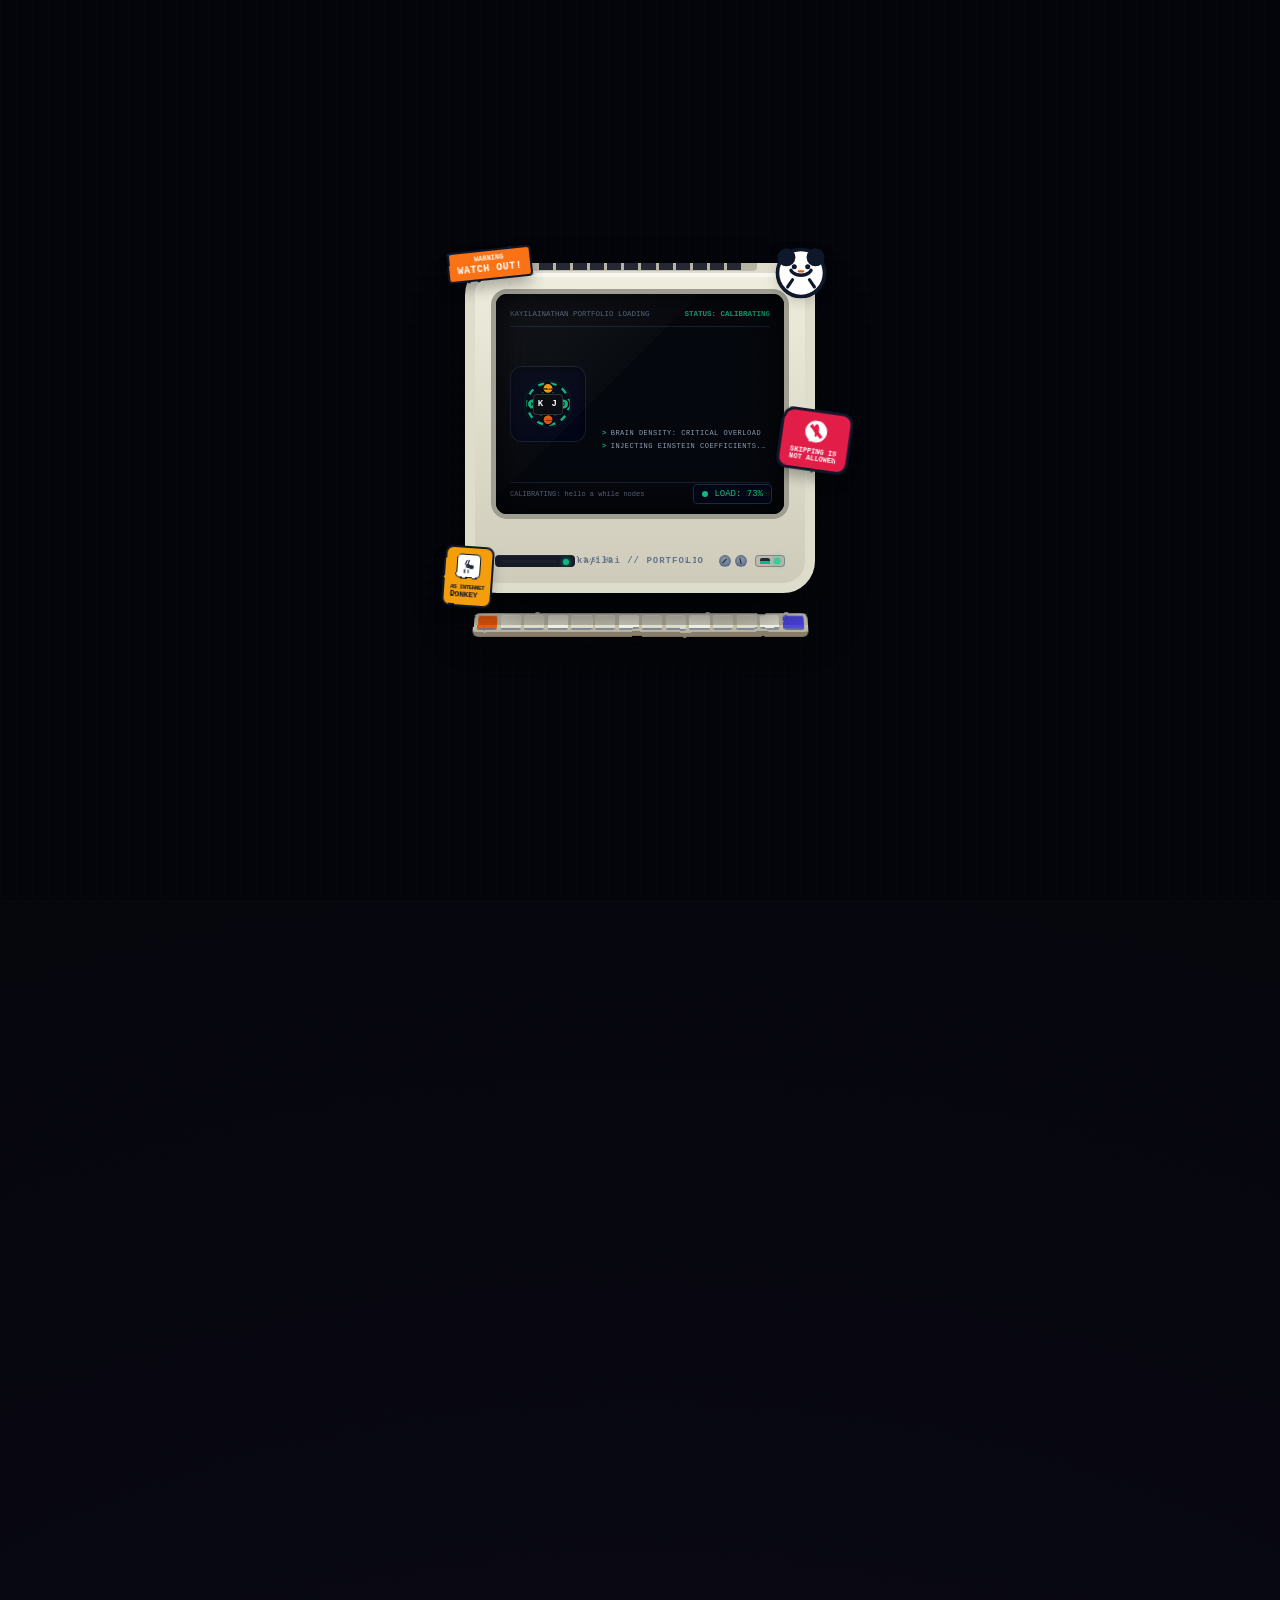
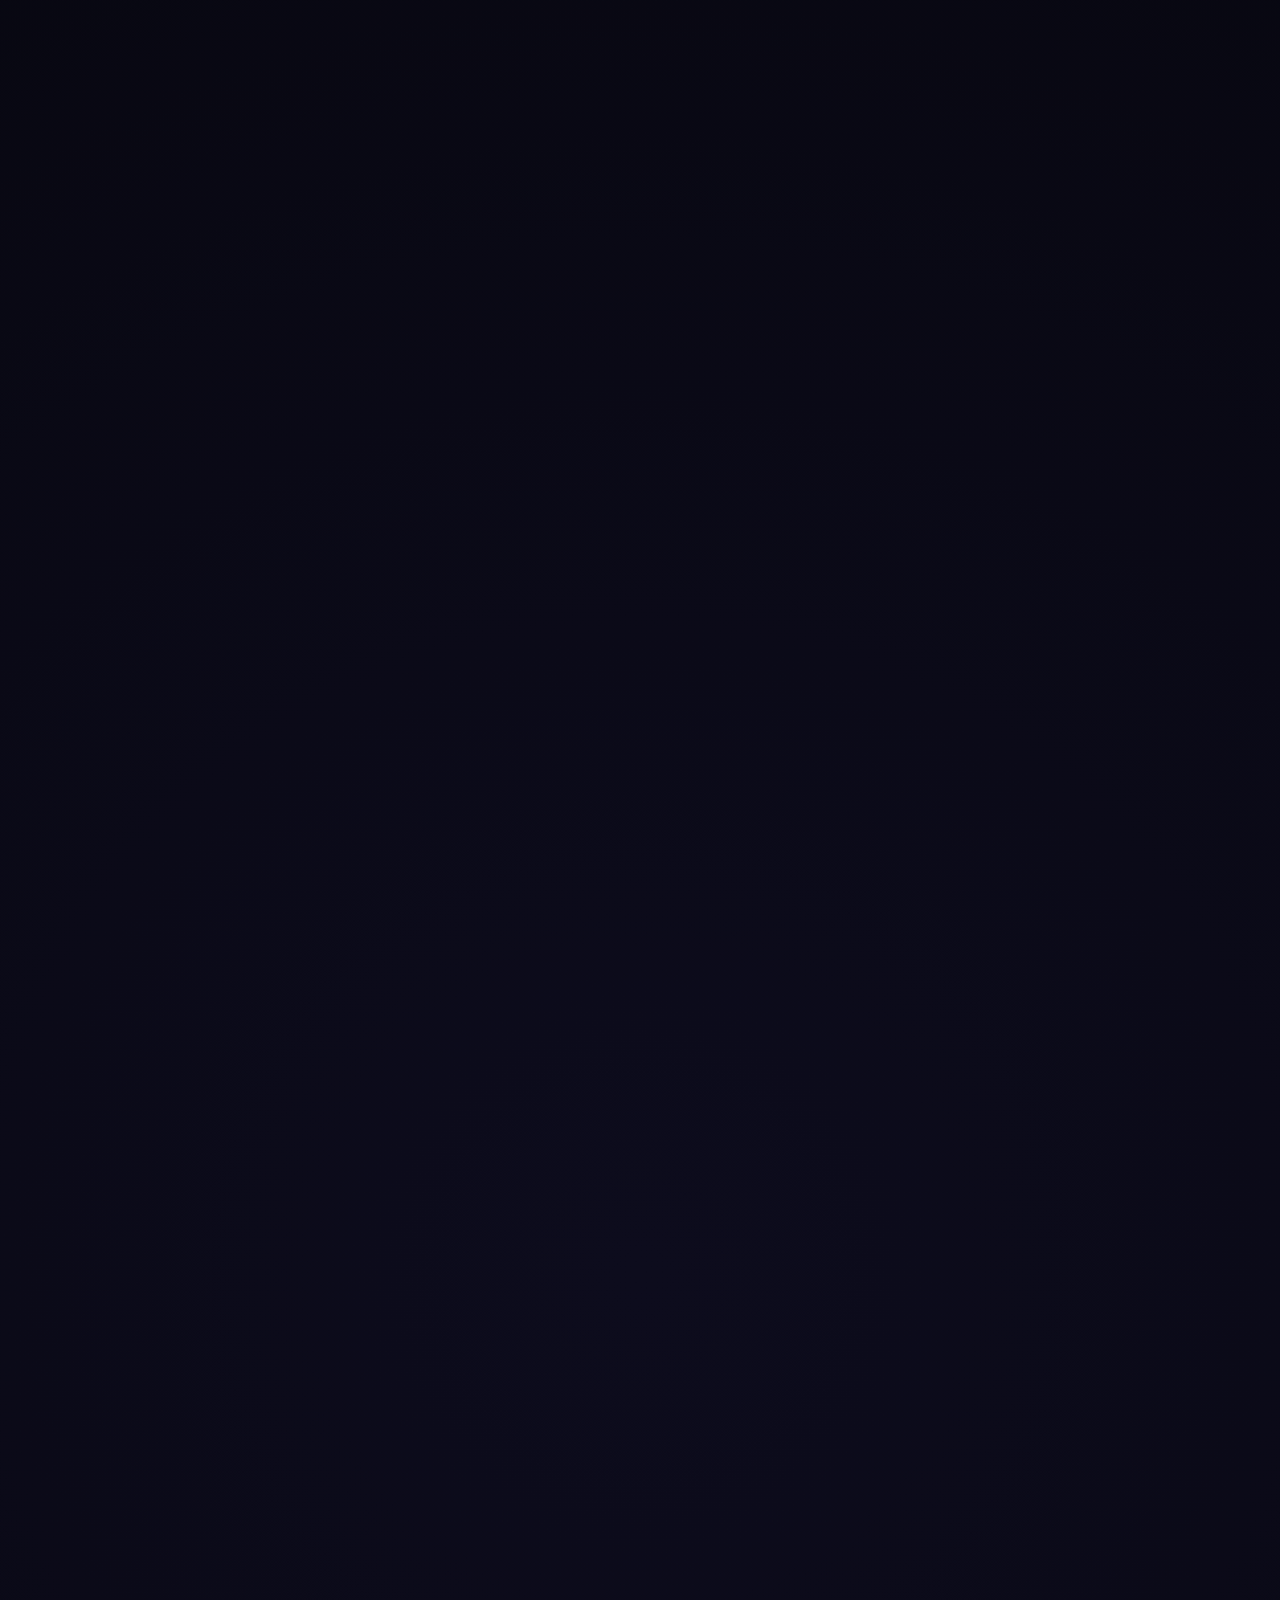
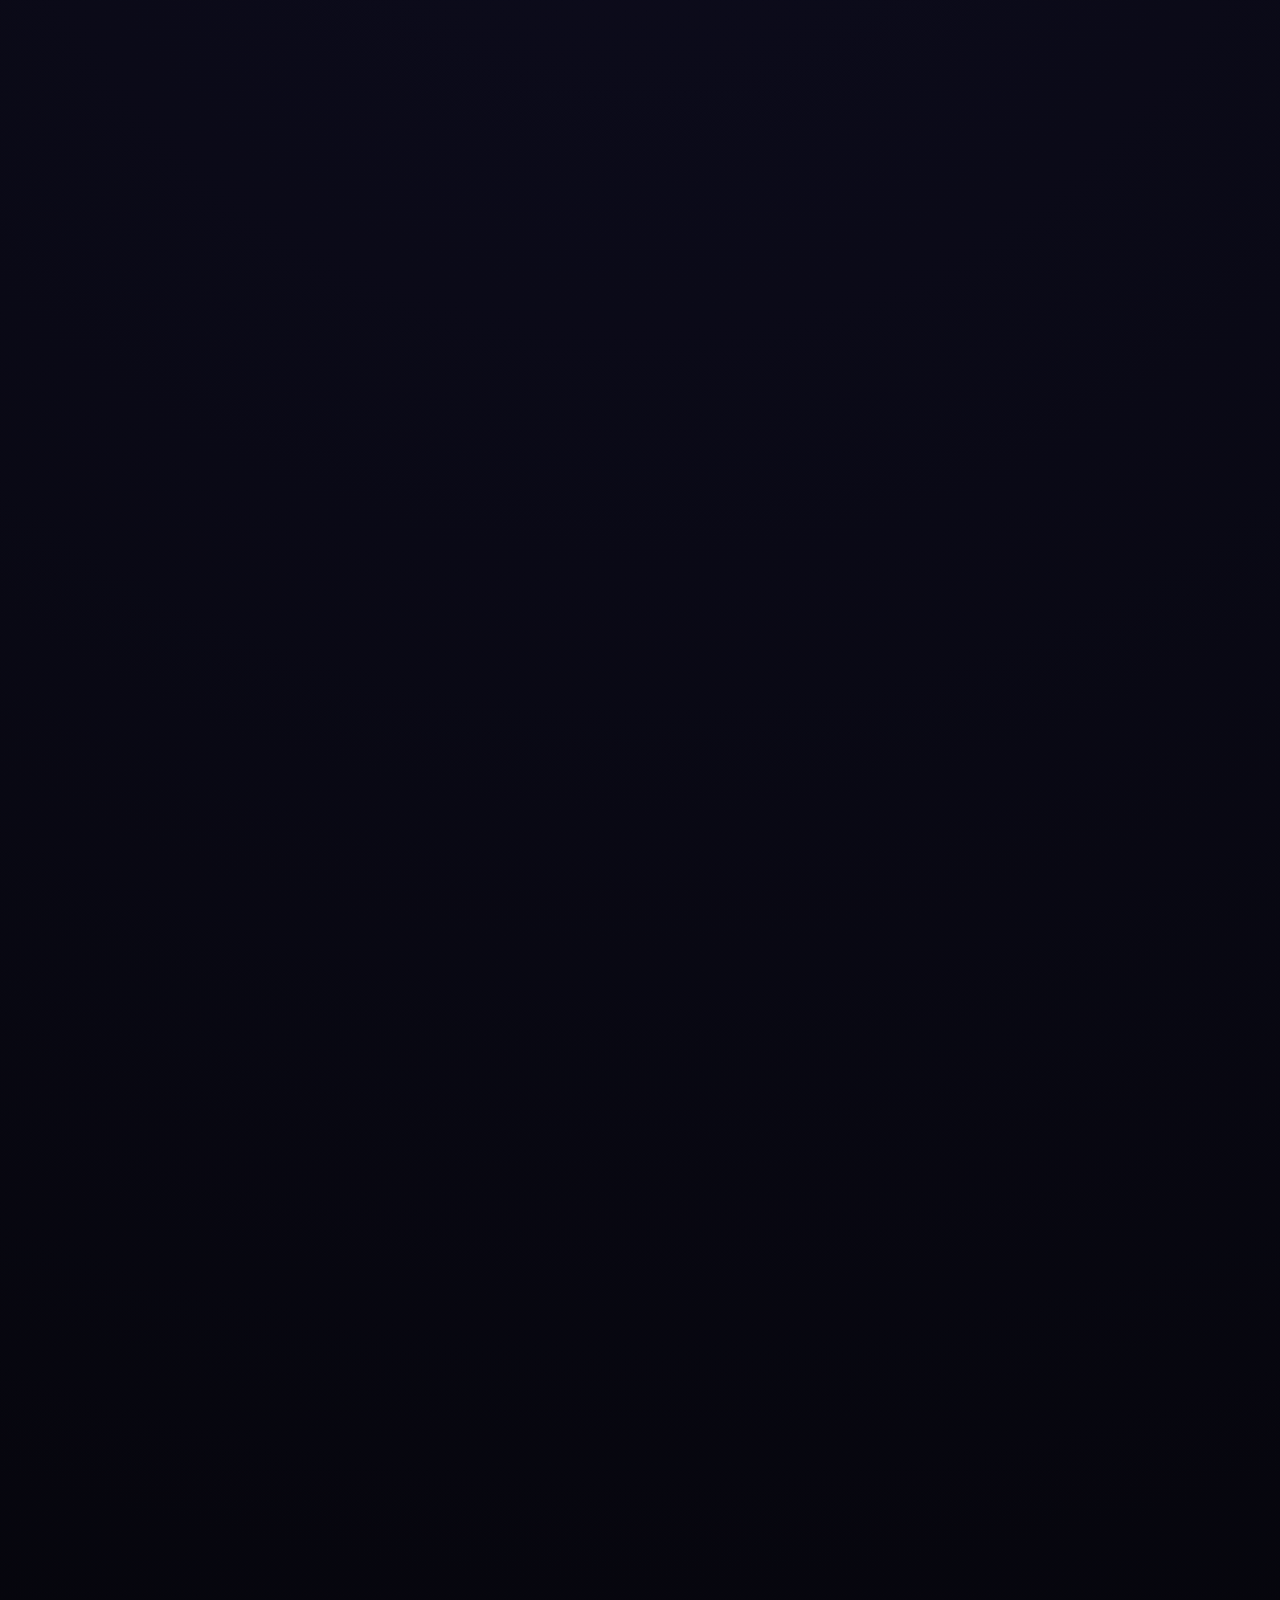
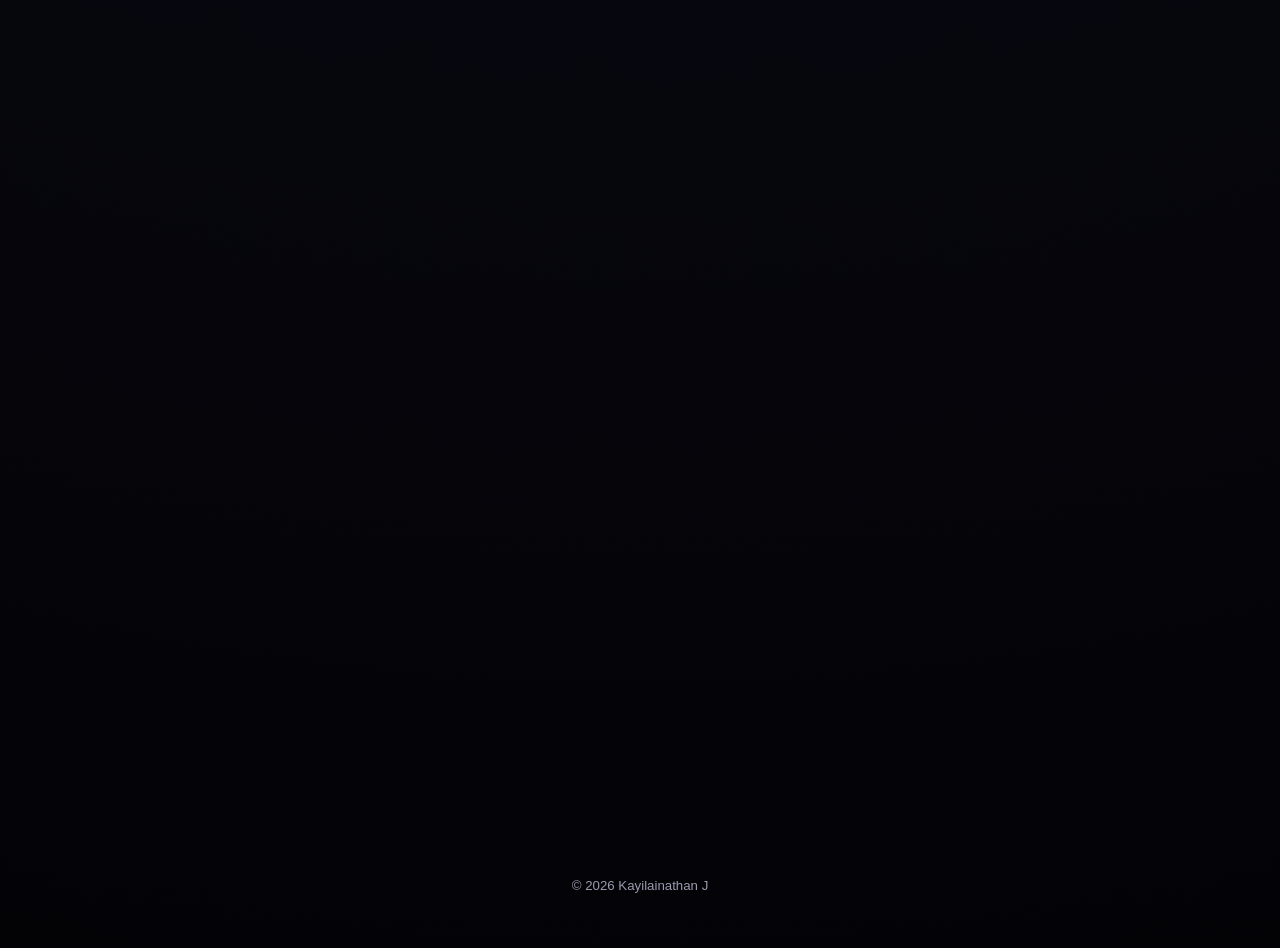
==== commit cbe24d0a: "refactor: reformat HTML code for readability and add new base CSS and script files" ====
--- a/index.html
+++ b/index.html
@@ -4,7 +4,8 @@
 <head>
     <meta charset="UTF-8">
     <meta name="viewport" content="width=device-width, initial-scale=1.0">
-    <meta http-equiv="Content-Security-Policy" content="default-src 'self'; script-src 'self' 'unsafe-inline' https://*.umami.is https://unpkg.com; style-src 'self' 'unsafe-inline' https://fonts.googleapis.com; font-src 'self' https://fonts.gstatic.com; img-src 'self' data: https://shrug-person-78902957.figma.site; connect-src 'self' https://*.umami.is;">
+    <meta http-equiv="Content-Security-Policy"
+        content="default-src 'self'; script-src 'self' 'unsafe-inline' https://*.umami.is https://unpkg.com; style-src 'self' 'unsafe-inline' https://fonts.googleapis.com; font-src 'self' https://fonts.gstatic.com; img-src 'self' data: https://shrug-person-78902957.figma.site; connect-src 'self' https://*.umami.is;">
     <meta name="referrer" content="strict-origin-when-cross-origin">
     <script defer src="https://cloud.umami.is/script.js"
         data-website-id="57e4e94a-32fc-428b-8aa2-0efbe742fb34"></script>
@@ -23,7 +24,8 @@
         rel="stylesheet">
 
     <!-- Lenis — Buttery smooth scroll library -->
-    <script src="https://unpkg.com/lenis@1.1.13/dist/lenis.min.js" integrity="sha256-spWPFC+DLw1eVHze935vrfzha+pgmC/Iu/UDlaJDnfg=" crossorigin="anonymous"></script>
+    <script src="https://unpkg.com/lenis@1.1.13/dist/lenis.min.js"
+        integrity="sha256-spWPFC+DLw1eVHze935vrfzha+pgmC/Iu/UDlaJDnfg=" crossorigin="anonymous"></script>
 
     <!-- Retro CRT Preloader Styles -->
     <link rel="stylesheet" href="css/preloader.css" id="crt-preloader-styles">
@@ -474,11 +476,12 @@
             <a href="#connect" class="nav-link" data-section="connect">Connect</a>
 
             <div class="drawer-footer">
-                <a href="https://linkedin.com/in/kayilainathan-j-170267305" target="_blank" rel="noopener noreferrer" class="drawer-social-btn"
-                    data-umami-event="LinkedIn Click Mobile Menu" aria-label="LinkedIn">LN</a>
-                <a href="https://github.com/Kayilainathan" target="_blank" rel="noopener noreferrer" class="drawer-social-btn"
-                    aria-label="GitHub">GH</a>
-                <a href="mailto:kayilainathan19@gmail.com" class="drawer-social-btn" data-umami-event="Email Click Mobile Menu" aria-label="Email">EM</a>
+                <a href="https://linkedin.com/in/kayilainathan-j-170267305" target="_blank" rel="noopener noreferrer"
+                    class="drawer-social-btn" data-umami-event="LinkedIn Click Mobile Menu" aria-label="LinkedIn">LN</a>
+                <a href="https://github.com/Kayilainathan" target="_blank" rel="noopener noreferrer"
+                    class="drawer-social-btn" aria-label="GitHub">GH</a>
+                <a href="mailto:kayilainathan19@gmail.com" class="drawer-social-btn"
+                    data-umami-event="Email Click Mobile Menu" aria-label="Email">EM</a>
             </div>
         </div>
     </nav>
@@ -568,8 +571,9 @@
                         <div class="profile-actions-wrapper reveal">
                             <!-- Static placeholder containing the Resume button by default -->
                             <div id="resume-placeholder" class="resume-placeholder">
-                                <a href="./resume/resume.PDF" target="_blank" rel="noopener" download="Kayilainathan_J_Resume.pdf"
-                                    class="resume-btn" id="resumeBtn" data-umami-event="Resume Download Button" aria-label="Download Resume">
+                                <a href="./resume/resume.PDF" target="_blank" rel="noopener"
+                                    download="Kayilainathan_J_Resume.pdf" class="resume-btn" id="resumeBtn"
+                                    data-umami-event="Resume Download Button" aria-label="Download Resume">
                                     <svg width="15" height="15" viewBox="0 0 24 24" fill="none" stroke="currentColor"
                                         stroke-width="2" stroke-linecap="round" stroke-linejoin="round">
                                         <path d="M21 15v4a2 2 0 01-2 2H5a2 2 0 01-2-2v-4" />
@@ -838,7 +842,8 @@
                                     <div class="exp-org">NLC India Limited (PSU)</div>
                                 </div>
                                 <div class="exp-logo-socket">
-                                    <svg width="20" height="20" viewBox="0 0 24 24" fill="none" stroke="currentColor" stroke-width="2" stroke-linecap="round" stroke-linejoin="round">
+                                    <svg width="20" height="20" viewBox="0 0 24 24" fill="none" stroke="currentColor"
+                                        stroke-width="2" stroke-linecap="round" stroke-linejoin="round">
                                         <rect x="2" y="2" width="20" height="8" rx="2" ry="2"></rect>
                                         <rect x="2" y="14" width="20" height="8" rx="2" ry="2"></rect>
                                         <line x1="6" y1="6" x2="6.01" y2="6"></line>
@@ -847,13 +852,19 @@
                                 </div>
                             </div>
                             <p class="exp-desc">
-                                Gained hands-on industrial exposure in large-scale electrical power generation, industrial control platforms, and distributed telemetry. Analyzed automation instrumentation, control loops, PLCs, and SCADA infrastructure at NLC India Limited, one of India's premier energy enterprises.
+                                Gained hands-on industrial exposure in large-scale electrical power generation,
+                                industrial control platforms, and distributed telemetry. Analyzed automation
+                                instrumentation, control loops, PLCs, and SCADA infrastructure at NLC India Limited, one
+                                of India's premier energy enterprises.
                             </p>
 
                             <a href="https://www.linkedin.com/posts/kayilainathan-j-170267305_nlcindia-internship-psu-ugcPost-7467236949762752512-Bb-l/?utm_source=social_share_send&utm_medium=member_desktop_web&rcm=ACoAAE3QfiQBvMkzwfUcFA71i80zo2g_dSie6Sk"
                                 target="_blank" rel="noopener noreferrer" class="exp-btn">
-                                <svg width="12" height="12" viewBox="0 0 24 24" fill="currentColor" style="margin-right: 4px;">
-                                    <path d="M19 0H5C2.24 0 0 2.24 0 5v14c0 2.76 2.24 5 5 5h14c2.76 0 5-2.24 5-5V5c0-2.76-2.24-5-5-5zM8 19H5V8h3v11zM6.5 6.73a1.77 1.77 0 110-3.54 1.77 1.77 0 010 3.54zM20 19h-3v-5.6c0-3.37-4-3.12-4 0V19h-3V8h3v1.77C14.4 7.17 20 6.97 20 12.29V19z"></path>
+                                <svg width="12" height="12" viewBox="0 0 24 24" fill="currentColor"
+                                    style="margin-right: 4px;">
+                                    <path
+                                        d="M19 0H5C2.24 0 0 2.24 0 5v14c0 2.76 2.24 5 5 5h14c2.76 0 5-2.24 5-5V5c0-2.76-2.24-5-5-5zM8 19H5V8h3v11zM6.5 6.73a1.77 1.77 0 110-3.54 1.77 1.77 0 010 3.54zM20 19h-3v-5.6c0-3.37-4-3.12-4 0V19h-3V8h3v1.77C14.4 7.17 20 6.97 20 12.29V19z">
+                                    </path>
                                 </svg>
                                 View on LinkedIn
                             </a>
@@ -1110,8 +1121,8 @@
                                             <span class="tag">HTML / CSS</span>
                                             <span class="tag">AI</span>
                                         </div>
-                                        <a href="https://github.com/depthra-devs/depthra" target="_blank" rel="noopener noreferrer"
-                                            class="project-link" aria-label="View on GitHub">
+                                        <a href="https://github.com/depthra-devs/depthra" target="_blank"
+                                            rel="noopener noreferrer" class="project-link" aria-label="View on GitHub">
                                             <svg width="13" height="13" viewBox="0 0 24 24" fill="currentColor">
                                                 <path
                                                     d="M12 .297c-6.63 0-12 5.373-12 12 0 5.303 3.438 9.8 8.205 11.385.6.113.82-.258.82-.577 0-.285-.01-1.04-.015-2.04-3.338.724-4.042-1.61-4.042-1.61C4.422 18.07 3.633 17.7 3.633 17.7c-1.087-.744.084-.729.084-.729 1.205.084 1.838 1.236 1.838 1.236 1.07 1.835 2.809 1.305 3.495.998.108-.776.417-1.305.76-1.605-2.665-.3-5.466-1.332-5.466-5.93 0-1.31.465-2.38 1.235-3.22-.135-.303-.54-1.523.105-3.176 0 0 1.005-.322 3.3 1.23.96-.267 1.98-.399 3-.405 1.02.006 2.04.138 3 .405 2.28-1.552 3.285-1.23 3.285-1.23.645 1.653.24 2.873.12 3.176.765.84 1.23 1.91 1.23 3.22 0 4.61-2.805 5.625-5.475 5.92.42.36.81 1.096.81 2.22 0 1.606-.015 2.896-.015 3.286 0 .315.21.69.825.57C20.565 22.092 24 17.592 24 12.297c0-6.627-5.373-12-12-12" />
@@ -1889,16 +1900,21 @@
                                     <span class="connect-title-line2">Extraordinary.</span>
                                 </h2>
                                 <p class="connect-description">
-                                    Got a project, a problem, or just want to collaborate? Open a channel — I'm always plugged in.
+                                    Got a project, a problem, or just want to collaborate? Open a channel — I'm always
+                                    plugged in.
                                 </p>
                             </div>
 
                             <!-- Glass Buttons Grid -->
                             <div class="portal-buttons-grid">
                                 <!-- EMAIL PORTAL -->
-                                <a href="mailto:kayilainathan19@gmail.com" class="portal-btn portal-btn-email" id="btn-email-portal" target="_blank" rel="noopener noreferrer" data-umami-event="Email Click Bottom Portal">
+                                <a href="mailto:kayilainathan19@gmail.com" class="portal-btn portal-btn-email"
+                                    id="btn-email-portal" target="_blank" rel="noopener noreferrer"
+                                    data-umami-event="Email Click Bottom Portal">
                                     <div class="portal-btn-icon-socket">
-                                        <svg class="portal-icon" width="18" height="18" viewBox="0 0 24 24" fill="none" stroke="currentColor" stroke-width="2" stroke-linecap="round" stroke-linejoin="round">
+                                        <svg class="portal-icon" width="18" height="18" viewBox="0 0 24 24" fill="none"
+                                            stroke="currentColor" stroke-width="2" stroke-linecap="round"
+                                            stroke-linejoin="round">
                                             <rect width="20" height="16" x="2" y="4" rx="2"></rect>
                                             <path d="m22 7-8.97 5.7a1.94 1.94 0 0 1-2.06 0L2 7"></path>
                                         </svg>
@@ -1907,20 +1923,31 @@
                                 </a>
 
                                 <!-- LINKEDIN PORTAL -->
-                                <a href="https://linkedin.com/in/kayilainathan-j-170267305" class="portal-btn portal-btn-linkedin" id="btn-linkedin-portal" target="_blank" rel="noopener noreferrer" data-umami-event="LinkedIn Click Bottom Portal">
+                                <a href="https://linkedin.com/in/kayilainathan-j-170267305"
+                                    class="portal-btn portal-btn-linkedin" id="btn-linkedin-portal" target="_blank"
+                                    rel="noopener noreferrer" data-umami-event="LinkedIn Click Bottom Portal">
                                     <div class="portal-btn-icon-socket">
-                                        <svg class="portal-icon" width="18" height="18" viewBox="0 0 24 24" fill="currentColor">
-                                            <path d="M19 0H5C2.24 0 0 2.24 0 5v14c0 2.76 2.24 5 5 5h14c2.76 0 5-2.24 5-5V5c0-2.76-2.24-5-5-5zM8 19H5V8h3v11zM6.5 6.73a1.77 1.77 0 110-3.54 1.77 1.77 0 010 3.54zM20 19h-3v-5.6c0-3.37-4-3.12-4 0V19h-3V8h3v1.77C14.4 7.17 20 6.97 20 12.29V19z"></path>
+                                        <svg class="portal-icon" width="18" height="18" viewBox="0 0 24 24"
+                                            fill="currentColor">
+                                            <path
+                                                d="M19 0H5C2.24 0 0 2.24 0 5v14c0 2.76 2.24 5 5 5h14c2.76 0 5-2.24 5-5V5c0-2.76-2.24-5-5-5zM8 19H5V8h3v11zM6.5 6.73a1.77 1.77 0 110-3.54 1.77 1.77 0 010 3.54zM20 19h-3v-5.6c0-3.37-4-3.12-4 0V19h-3V8h3v1.77C14.4 7.17 20 6.97 20 12.29V19z">
+                                            </path>
                                         </svg>
                                     </div>
                                     <span class="portal-btn-label">LinkedIn</span>
                                 </a>
 
                                 <!-- GITHUB PORTAL -->
-                                <a href="https://github.com/Kayilainathan" class="portal-btn portal-btn-github" id="btn-github-portal" target="_blank" rel="noopener noreferrer" data-umami-event="GitHub Click Bottom Portal">
+                                <a href="https://github.com/Kayilainathan" class="portal-btn portal-btn-github"
+                                    id="btn-github-portal" target="_blank" rel="noopener noreferrer"
+                                    data-umami-event="GitHub Click Bottom Portal">
                                     <div class="portal-btn-icon-socket">
-                                        <svg class="portal-icon" width="18" height="18" viewBox="0 0 24 24" fill="none" stroke="currentColor" stroke-width="2" stroke-linecap="round" stroke-linejoin="round">
-                                            <path d="M15 22v-4a4.8 4.8 0 0 0-1-3.5c3 0 6-2 6-5.5.08-1.25-.27-2.48-1-3.5.28-1.15.28-2.35 0-3.5 0 0-1 0-3 1.5-2.64-.5-5.36-.5-8 0C6 2 5 2 5 2c-.3 1.15-.3 2.35 0 3.5A5.403 5.403 0 0 0 4 9c0 3.5 3 5.5 6 5.5-.39.49-.68 1.05-.85 1.65-.17.6-.22 1.23-.15 1.85v4"></path>
+                                        <svg class="portal-icon" width="18" height="18" viewBox="0 0 24 24" fill="none"
+                                            stroke="currentColor" stroke-width="2" stroke-linecap="round"
+                                            stroke-linejoin="round">
+                                            <path
+                                                d="M15 22v-4a4.8 4.8 0 0 0-1-3.5c3 0 6-2 6-5.5.08-1.25-.27-2.48-1-3.5.28-1.15.28-2.35 0-3.5 0 0-1 0-3 1.5-2.64-.5-5.36-.5-8 0C6 2 5 2 5 2c-.3 1.15-.3 2.35 0 3.5A5.403 5.403 0 0 0 4 9c0 3.5 3 5.5 6 5.5-.39.49-.68 1.05-.85 1.65-.17.6-.22 1.23-.15 1.85v4">
+                                            </path>
                                             <path d="M9 18c-4.51 2-5-2-7-2"></path>
                                         </svg>
                                     </div>
@@ -1942,7 +1969,9 @@
                                     <span class="meta-val">GMT +5:30</span>
                                 </div>
                                 <button class="meta-copy-btn" id="btn-copy-email" data-umami-event="Copy Email Button">
-                                    <svg class="copy-svg" width="12" height="12" viewBox="0 0 24 24" fill="none" stroke="currentColor" stroke-width="2.5" stroke-linecap="round" stroke-linejoin="round" style="margin-right: 6px;">
+                                    <svg class="copy-svg" width="12" height="12" viewBox="0 0 24 24" fill="none"
+                                        stroke="currentColor" stroke-width="2.5" stroke-linecap="round"
+                                        stroke-linejoin="round" style="margin-right: 6px;">
                                         <rect width="14" height="14" x="8" y="8" rx="2" ry="2"></rect>
                                         <path d="M4 16c-1.1 0-2-.9-2-2V4c0-1.1.9-2 2-2h10c1.1 0 2 .9 2 2"></path>
                                     </svg>
@@ -1994,9 +2023,14 @@
                                             <div class="status-time" id="statusBarTime">16:22</div>
                                             <div class="status-indicators">
                                                 <!-- Wifi icon -->
-                                                <svg class="status-wifi-icon" width="10" height="10" viewBox="0 0 16 16" fill="currentColor">
-                                                    <path d="M15.384 6.115a.485.485 0 0 0-.047-.736A12.444 12.444 0 0 0 8 3 12.44 12.44 0 0 0 .663 5.379a.485.485 0 0 0-.048.736.518.518 0 0 0 .668.05A11.448 11.448 0 0 1 8 4c2.507 0 4.827.802 6.716 2.164a.517.517 0 0 0 .668-.049z"></path>
-                                                    <path d="M13.229 8.271a.482.482 0 0 0-.063-.745A9.455 9.455 0 0 0 8 6c-1.905 0-3.68.56-5.166 1.526a.48.48 0 0 0-.063.745.525.525 0 0 0 .652.065A8.46 8.46 0 0 1 8 7a8.46 8.46 0 0 1 4.577 1.336.525.525 0 0 0 .652-.065zm-2.183 2.183c.226-.207.22-.569-.024-.741A6.5 6.5 0 0 0 8 9c-1.285 0-2.46.37-3.447.994-.244.172-.25.534-.024.741a.53.53 0 0 0 .633.053A5.474 5.474 0 0 1 8 10c1.07 0 2.054.307 2.885.835a.53.53 0 0 0 .633-.053zm-1.892 1.892c.262-.236.216-.692-.12-.835A3.483 3.483 0 0 0 8 11c-.518 0-1 .112-1.434.314-.336.143-.382.6-.12.835.215.193.532.15.719-.074A2.478 2.478 0 0 1 8 12c.31 0 .597.056.835.158a.49.49 0 0 0 .717-.074z"></path>
+                                                <svg class="status-wifi-icon" width="10" height="10" viewBox="0 0 16 16"
+                                                    fill="currentColor">
+                                                    <path
+                                                        d="M15.384 6.115a.485.485 0 0 0-.047-.736A12.444 12.444 0 0 0 8 3 12.44 12.44 0 0 0 .663 5.379a.485.485 0 0 0-.048.736.518.518 0 0 0 .668.05A11.448 11.448 0 0 1 8 4c2.507 0 4.827.802 6.716 2.164a.517.517 0 0 0 .668-.049z">
+                                                    </path>
+                                                    <path
+                                                        d="M13.229 8.271a.482.482 0 0 0-.063-.745A9.455 9.455 0 0 0 8 6c-1.905 0-3.68.56-5.166 1.526a.48.48 0 0 0-.063.745.525.525 0 0 0 .652.065A8.46 8.46 0 0 1 8 7a8.46 8.46 0 0 1 4.577 1.336.525.525 0 0 0 .652-.065zm-2.183 2.183c.226-.207.22-.569-.024-.741A6.5 6.5 0 0 0 8 9c-1.285 0-2.46.37-3.447.994-.244.172-.25.534-.024.741a.53.53 0 0 0 .633.053A5.474 5.474 0 0 1 8 10c1.07 0 2.054.307 2.885.835a.53.53 0 0 0 .633-.053zm-1.892 1.892c.262-.236.216-.692-.12-.835A3.483 3.483 0 0 0 8 11c-.518 0-1 .112-1.434.314-.336.143-.382.6-.12.835.215.193.532.15.719-.074A2.478 2.478 0 0 1 8 12c.31 0 .597.056.835.158a.49.49 0 0 0 .717-.074z">
+                                                    </path>
                                                 </svg>
                                                 <div class="network-badge">6G</div>
                                                 <div class="battery-icon">
@@ -2007,15 +2041,17 @@
 
                                         <!-- Screen Apps Content -->
                                         <div class="phone-app-screen" id="phoneAppScreen">
-                                            
+
                                             <!-- EMAIL VIEW -->
                                             <div class="app-view app-view-email active" id="view-email-app">
                                                 <div class="app-email-header">
                                                     <div class="app-email-logo">
                                                         <div class="mail-icon-bg">
-                                                            <svg width="10" height="10" viewBox="0 0 24 24" fill="none" stroke="currentColor" stroke-width="2.5">
+                                                            <svg width="10" height="10" viewBox="0 0 24 24" fill="none"
+                                                                stroke="currentColor" stroke-width="2.5">
                                                                 <rect width="20" height="16" x="2" y="4" rx="2"></rect>
-                                                                <path d="m22 7-8.97 5.7a1.94 1.94 0 0 1-2.06 0L2 7"></path>
+                                                                <path d="m22 7-8.97 5.7a1.94 1.94 0 0 1-2.06 0L2 7">
+                                                                </path>
                                                             </svg>
                                                         </div>
                                                         <span class="app-email-title">SecureMail</span>
@@ -2026,28 +2062,39 @@
                                                 <div class="app-email-metadata">
                                                     <div class="meta-row">
                                                         <span class="row-label font-mono">To:</span>
-                                                        <span class="row-val val-cyan truncate">kayilainathan19@gmail.com</span>
+                                                        <span
+                                                            class="row-val val-cyan truncate">kayilainathan19@gmail.com</span>
                                                     </div>
                                                     <div class="meta-row border-top">
                                                         <span class="row-label font-mono">From:</span>
-                                                        <span class="row-val font-mono truncate">guest@industrial-sis.io</span>
+                                                        <span
+                                                            class="row-val font-mono truncate">guest@industrial-sis.io</span>
                                                     </div>
                                                     <div class="meta-row border-top text-left">
                                                         <label class="row-label font-mono block-label">Subject:</label>
-                                                        <input type="text" id="email-subject-input" class="app-email-input font-sans" value="Industrial SIS Failure Predictor Inquiry">
+                                                        <input type="text" id="email-subject-input"
+                                                            class="app-email-input font-sans"
+                                                            value="Industrial SIS Failure Predictor Inquiry">
                                                     </div>
                                                 </div>
 
                                                 <div class="app-email-body-group text-left">
                                                     <label class="row-label font-mono">Project message:</label>
-                                                    <textarea id="email-body-textarea" class="app-email-textarea font-sans" rows="4">Hello Kayilainathan J,
+                                                    <textarea id="email-body-textarea"
+                                                        class="app-email-textarea font-sans" rows="4">Hello Kayilainathan J,
 
 I visited your portfolio and would like to interface regarding your embedded electronics projects.</textarea>
                                                 </div>
 
                                                 <div class="app-email-footer">
-                                                    <a href="mailto:kayilainathan19@gmail.com?subject=Industrial%20SIS%20Failure%20Predictor%20Inquiry&body=Hello%20Kayilainathan%20J,%0A%0AI%20visited%20your%20portfolio%20and%20would%20like%20to%20interface%20regarding%20your%20embedded%20electronics%20projects." class="app-email-send-btn" id="btn-email-send" data-umami-event="Email Click Bottom" target="_blank" rel="noopener noreferrer" style="touch-action: manipulation; -webkit-tap-highlight-color: transparent;">
-                                                        <svg class="send-icon" width="12" height="12" viewBox="0 0 24 24" fill="none" stroke="currentColor" stroke-width="2.5">
+                                                    <a href="mailto:kayilainathan19@gmail.com?subject=Industrial%20SIS%20Failure%20Predictor%20Inquiry&body=Hello%20Kayilainathan%20J,%0A%0AI%20visited%20your%20portfolio%20and%20would%20like%20to%20interface%20regarding%20your%20embedded%20electronics%20projects."
+                                                        class="app-email-send-btn" id="btn-email-send"
+                                                        data-umami-event="Email Click Bottom" target="_blank"
+                                                        rel="noopener noreferrer"
+                                                        style="touch-action: manipulation; -webkit-tap-highlight-color: transparent;">
+                                                        <svg class="send-icon" width="12" height="12"
+                                                            viewBox="0 0 24 24" fill="none" stroke="currentColor"
+                                                            stroke-width="2.5">
                                                             <line x1="22" y1="2" x2="11" y2="13"></line>
                                                             <polygon points="22 2 15 22 11 13 2 9 22 2"></polygon>
                                                         </svg>
@@ -2060,11 +2107,16 @@
                                             <div class="app-view app-view-linkedin" id="view-linkedin-app">
                                                 <div class="app-linkedin-header">
                                                     <div class="linkedin-logo-wrapper">
-                                                        <svg class="linkedin-brand-icon" viewBox="0 0 24 24" fill="currentColor" width="16" height="16">
-                                                            <path d="M19 0H5C2.24 0 0 2.24 0 5v14c0 2.76 2.24 5 5 5h14c2.76 0 5-2.24 5-5V5c0-2.76-2.24-5-5-5zM8 19H5V8h3v11zM6.5 6.73a1.77 1.77 0 110-3.54 1.77 1.77 0 010 3.54zM20 19h-3v-5.6c0-3.37-4-3.12-4 0V19h-3V8h3v1.77C14.4 7.17 20 6.97 20 12.29V19z"></path>
+                                                        <svg class="linkedin-brand-icon" viewBox="0 0 24 24"
+                                                            fill="currentColor" width="16" height="16">
+                                                            <path
+                                                                d="M19 0H5C2.24 0 0 2.24 0 5v14c0 2.76 2.24 5 5 5h14c2.76 0 5-2.24 5-5V5c0-2.76-2.24-5-5-5zM8 19H5V8h3v11zM6.5 6.73a1.77 1.77 0 110-3.54 1.77 1.77 0 010 3.54zM20 19h-3v-5.6c0-3.37-4-3.12-4 0V19h-3V8h3v1.77C14.4 7.17 20 6.97 20 12.29V19z">
+                                                            </path>
                                                         </svg>
                                                     </div>
-                                                    <a href="https://linkedin.com/in/kayilainathan-j-170267305" target="_blank" rel="noopener noreferrer" class="linkedin-search-bar font-sans text-decoration-none">
+                                                    <a href="https://linkedin.com/in/kayilainathan-j-170267305"
+                                                        target="_blank" rel="noopener noreferrer"
+                                                        class="linkedin-search-bar font-sans text-decoration-none">
                                                         <span>🔍</span>
                                                         <span class="search-text">linkedin.com/in/kayilainathan-j</span>
                                                     </a>
@@ -2076,7 +2128,8 @@
                                                         <span class="banner-initial font-serif">K</span>
                                                         <div class="banner-info font-sans">
                                                             <span class="info-name font-sans">KAYILAINATHAN J</span>
-                                                            <span class="info-school font-sans">MADRAS INSTITUTE OF TECHNOLOGY</span>
+                                                            <span class="info-school font-sans">MADRAS INSTITUTE OF
+                                                                TECHNOLOGY</span>
                                                             <span class="info-sub font-sans">ANNA UNIVERSITY</span>
                                                         </div>
                                                     </div>
@@ -2084,7 +2137,8 @@
                                                     <div class="linkedin-profile-body text-left">
                                                         <!-- Round Profile Vector Avatar -->
                                                         <div class="linkedin-avatar-container">
-                                                            <div class="custom-avatar-svg-wrapper" id="profileAvatarConnect"></div>
+                                                            <div class="custom-avatar-svg-wrapper"
+                                                                id="profileAvatarConnect"></div>
                                                         </div>
 
                                                         <div class="linkedin-intro-details">
@@ -2092,10 +2146,16 @@
                                                                 <h3 class="intro-name font-sans">KAYILAINATHAN J</h3>
                                                                 <div class="linkedin-verified-badge">✓</div>
                                                             </div>
-                                                            <p class="intro-tagline font-sans">Pre-Final Year @ MIT, Anna University | IEEE Member | Ex-Intern NLCIL</p>
+                                                            <p class="intro-tagline font-sans">Pre-Final Year @ MIT,
+                                                                Anna University | IEEE Member | Ex-Intern NLCIL</p>
                                                             <div class="intro-location font-mono">
-                                                                <svg width="10" height="10" viewBox="0 0 24 24" fill="none" stroke="currentColor" stroke-width="2" stroke-linecap="round" stroke-linejoin="round" class="location-pin-icon">
-                                                                    <path d="M20 10c0 6-8 12-8 12s-8-6-8-12a8 8 0 0 1 16 0Z"></path>
+                                                                <svg width="10" height="10" viewBox="0 0 24 24"
+                                                                    fill="none" stroke="currentColor" stroke-width="2"
+                                                                    stroke-linecap="round" stroke-linejoin="round"
+                                                                    class="location-pin-icon">
+                                                                    <path
+                                                                        d="M20 10c0 6-8 12-8 12s-8-6-8-12a8 8 0 0 1 16 0Z">
+                                                                    </path>
                                                                     <circle cx="12" cy="10" r="3"></circle>
                                                                 </svg>
                                                                 <span>Chennai, Tamil Nadu</span>
@@ -2104,16 +2164,24 @@
 
                                                         <div class="linkedin-edu-link">
                                                             <div class="edu-logo bg-red font-sans font-bold">MIT</div>
-                                                            <span class="edu-name font-sans">Madras Institute of Technology</span>
+                                                            <span class="edu-name font-sans">Madras Institute of
+                                                                Technology</span>
                                                         </div>
                                                     </div>
                                                 </div>
 
                                                 <div class="app-linkedin-footer">
-                                                    <a href="https://linkedin.com/in/kayilainathan-j-170267305" class="app-linkedin-connect-btn" id="btn-linkedin-connect" data-umami-event="LinkedIn Click Bottom" target="_blank" rel="noopener noreferrer" style="touch-action: manipulation; -webkit-tap-highlight-color: transparent;">
+                                                    <a href="https://linkedin.com/in/kayilainathan-j-170267305"
+                                                        class="app-linkedin-connect-btn" id="btn-linkedin-connect"
+                                                        data-umami-event="LinkedIn Click Bottom" target="_blank"
+                                                        rel="noopener noreferrer"
+                                                        style="touch-action: manipulation; -webkit-tap-highlight-color: transparent;">
                                                         <span class="connect-btn-icon-socket">
-                                                            <svg viewBox="0 0 24 24" fill="currentColor" width="12" height="12">
-                                                                <path d="M19 0H5C2.24 0 0 2.24 0 5v14c0 2.76 2.24 5 5 5h14c2.76 0 5-2.24 5-5V5c0-2.76-2.24-5-5-5zM8 19H5V8h3v11zM6.5 6.73a1.77 1.77 0 110-3.54 1.77 1.77 0 010 3.54zM20 19h-3v-5.6c0-3.37-4-3.12-4 0V19h-3V8h3v1.77C14.4 7.17 20 6.97 20 12.29V19z"></path>
+                                                            <svg viewBox="0 0 24 24" fill="currentColor" width="12"
+                                                                height="12">
+                                                                <path
+                                                                    d="M19 0H5C2.24 0 0 2.24 0 5v14c0 2.76 2.24 5 5 5h14c2.76 0 5-2.24 5-5V5c0-2.76-2.24-5-5-5zM8 19H5V8h3v11zM6.5 6.73a1.77 1.77 0 110-3.54 1.77 1.77 0 010 3.54zM20 19h-3v-5.6c0-3.37-4-3.12-4 0V19h-3V8h3v1.77C14.4 7.17 20 6.97 20 12.29V19z">
+                                                                </path>
                                                             </svg>
                                                         </span>
                                                         <span class="connect-btn-text">CONNECT ON LINKEDIN</span>
@@ -2129,11 +2197,17 @@
                                             <div class="app-view app-view-github" id="view-github-app">
                                                 <div class="app-github-header">
                                                     <div class="github-logo-wrapper">
-                                                        <svg viewBox="0 0 24 24" fill="none" stroke="currentColor" stroke-width="2" stroke-linecap="round" stroke-linejoin="round" width="18" height="18" class="text-cyan">
-                                                            <path d="M15 22v-4a4.8 4.8 0 0 0-1-3.5c3 0 6-2 6-5.5.08-1.25-.27-2.48-1-3.5.28-1.15.28-2.35 0-3.5 0 0-1 0-3 1.5-2.64-.5-5.36-.5-8 0C6 2 5 2 5 2c-.3 1.15-.3 2.35 0 3.5A5.403 5.403 0 0 0 4 9c0 3.5 3 5.5 6 5.5-.39.49-.68 1.05-.85 1.65-.17.6-.22 1.23-.15 1.85v4"></path>
+                                                        <svg viewBox="0 0 24 24" fill="none" stroke="currentColor"
+                                                            stroke-width="2" stroke-linecap="round"
+                                                            stroke-linejoin="round" width="18" height="18"
+                                                            class="text-cyan">
+                                                            <path
+                                                                d="M15 22v-4a4.8 4.8 0 0 0-1-3.5c3 0 6-2 6-5.5.08-1.25-.27-2.48-1-3.5.28-1.15.28-2.35 0-3.5 0 0-1 0-3 1.5-2.64-.5-5.36-.5-8 0C6 2 5 2 5 2c-.3 1.15-.3 2.35 0 3.5A5.403 5.403 0 0 0 4 9c0 3.5 3 5.5 6 5.5-.39.49-.68 1.05-.85 1.65-.17.6-.22 1.23-.15 1.85v4">
+                                                            </path>
                                                             <path d="M9 18c-4.51 2-5-2-7-2"></path>
                                                         </svg>
-                                                        <span class="github-title font-mono font-bold">github.com/Kayilainathan</span>
+                                                        <span
+                                                            class="github-title font-mono font-bold">github.com/Kayilainathan</span>
                                                     </div>
                                                     <span class="github-header-sub font-mono">stats board</span>
                                                 </div>
@@ -2141,15 +2215,20 @@
                                                 <div class="app-github-body space-y-2 text-left">
                                                     <div class="github-user-row">
                                                         <div class="github-avatar-container">
-                                                            <div class="custom-avatar-svg-wrapper-small" id="profileAvatarConnectSmall"></div>
+                                                            <div class="custom-avatar-svg-wrapper-small"
+                                                                id="profileAvatarConnectSmall"></div>
                                                         </div>
                                                         <div class="github-user-info leading-tight">
-                                                            <div class="github-user-fullname font-sans font-bold">Kayilainathan J</div>
-                                                            <div class="github-username font-mono">@kayilainathan19</div>
+                                                            <div class="github-user-fullname font-sans font-bold">
+                                                                Kayilainathan J</div>
+                                                            <div class="github-username font-mono">@kayilainathan19
+                                                            </div>
                                                         </div>
                                                     </div>
 
-                                                    <p class="github-bio font-sans text-left">Designing from first principles. Exploring Digital Logic, Analog Electronics & ML equations.</p>
+                                                    <p class="github-bio font-sans text-left">Designing from first
+                                                        principles. Exploring Digital Logic, Analog Electronics & ML
+                                                        equations.</p>
 
                                                     <!-- Stats boxes -->
                                                     <div class="github-stats-grid">
@@ -2169,10 +2248,11 @@
 
                                                     <!-- Activity Grid -->
                                                     <div class="github-contrib-card">
-                                                        <div class="contrib-title font-mono">52 Contributions over past period</div>
+                                                        <div class="contrib-title font-mono">52 Contributions over past
+                                                            period</div>
                                                         <!-- Grid container generated dynamically by Javascript -->
                                                         <div class="contrib-matrix-grid" id="githubContribGrid"></div>
-                                                        
+
                                                         <div class="contrib-legend font-mono">
                                                             <span>Less</span>
                                                             <div class="legend-blocks">
@@ -2188,18 +2268,30 @@
 
                                                     <!-- Pinned repos -->
                                                     <div class="github-pinned-section text-left">
-                                                        <div class="pinned-section-title font-mono font-bold">PINNED REPOS</div>
+                                                        <div class="pinned-section-title font-mono font-bold">PINNED
+                                                            REPOS</div>
                                                         <div class="pinned-repo-card">
-                                                            <a href="https://github.com/Kayilainathan/Verilog-4Bit-ALU" target="_blank" rel="noopener noreferrer" class="pinned-repo-name font-mono font-bold">Verilog-4Bit-ALU</a>
-                                                            <p class="pinned-repo-desc font-sans truncate">High fidelity 4-bit ALU programmed on Verilog HDL.</p>
+                                                            <a href="https://github.com/Kayilainathan/Verilog-4Bit-ALU"
+                                                                target="_blank" rel="noopener noreferrer"
+                                                                class="pinned-repo-name font-mono font-bold">Verilog-4Bit-ALU</a>
+                                                            <p class="pinned-repo-desc font-sans truncate">High fidelity
+                                                                4-bit ALU programmed on Verilog HDL.</p>
                                                         </div>
                                                     </div>
                                                 </div>
 
                                                 <div class="app-github-footer">
-                                                    <a href="https://github.com/Kayilainathan" class="app-github-follow-btn animate-gh-btn" id="btn-github-follow" data-umami-event="GitHub Click Bottom" target="_blank" rel="noopener noreferrer" style="touch-action: manipulation; -webkit-tap-highlight-color: transparent;">
-                                                        <svg viewBox="0 0 24 24" fill="none" stroke="currentColor" stroke-width="2.5" width="12" height="12" class="text-black">
-                                                            <path d="M15 22v-4a4.8 4.8 0 0 0-1-3.5c3 0 6-2 6-5.5.08-1.25-.27-2.48-1-3.5.28-1.15.28-2.35 0-3.5 0 0-1 0-3 1.5-2.64-.5-5.36-.5-8 0C6 2 5 2 5 2c-.3 1.15-.3 2.35 0 3.5A5.403 5.403 0 0 0 4 9c0 3.5 3 5.5 6 5.5-.39.49-.68 1.05-.85 1.65-.17.6-.22 1.23-.15 1.85v4"></path>
+                                                    <a href="https://github.com/Kayilainathan"
+                                                        class="app-github-follow-btn animate-gh-btn"
+                                                        id="btn-github-follow" data-umami-event="GitHub Click Bottom"
+                                                        target="_blank" rel="noopener noreferrer"
+                                                        style="touch-action: manipulation; -webkit-tap-highlight-color: transparent;">
+                                                        <svg viewBox="0 0 24 24" fill="none" stroke="currentColor"
+                                                            stroke-width="2.5" width="12" height="12"
+                                                            class="text-black">
+                                                            <path
+                                                                d="M15 22v-4a4.8 4.8 0 0 0-1-3.5c3 0 6-2 6-5.5.08-1.25-.27-2.48-1-3.5.28-1.15.28-2.35 0-3.5 0 0-1 0-3 1.5-2.64-.5-5.36-.5-8 0C6 2 5 2 5 2c-.3 1.15-.3 2.35 0 3.5A5.403 5.403 0 0 0 4 9c0 3.5 3 5.5 6 5.5-.39.49-.68 1.05-.85 1.65-.17.6-.22 1.23-.15 1.85v4">
+                                                            </path>
                                                             <path d="M9 18c-4.51 2-5-2-7-2"></path>
                                                         </svg>
                                                         <span class="follow-btn-text">FOLLOW ON GITHUB</span>
--- a/css/main.css
+++ b/css/main.css
@@ -68,7 +68,14 @@
 
         html {
             scroll-behavior: auto;
-            /* Lenis handles smooth scrolling */
+            /* Lenis handles smooth scrolling on desktop */
+        }
+
+        /* On mobile (no Lenis): use native CSS smooth scroll for anchor links */
+        @media (hover: none) and (pointer: coarse) {
+            html {
+                scroll-behavior: smooth;
+            }
         }
 
         /* Lenis compatibility overrides */
@@ -85,16 +92,28 @@
             overflow: hidden;
         }
 
-        /* Prevent jiggle on scroll: isolate stacking contexts for animated elements */
+        /* On mobile, ensure Lenis-stopped doesn't permanently block scroll.
+           When smoothTouch is false, Lenis hands off to native scroll,
+           so lenis-smooth is not set on mobile — this is intentional. */
+        @media (max-width: 768px) {
+            .lenis.lenis-stopped {
+                overflow: hidden;
+            }
+        }
+
+        /* Prevent jiggle on scroll: isolate stacking contexts for animated elements.
+           NOTE: 'contain: layout' would break position:fixed on mobile, so use 'style' only. */
         .connect-right-column,
         .phone-stage-wrapper {
-            contain: layout style;
+            contain: style;
             isolation: isolate;
         }
 
         /* Prevent overscroll/bounce jiggle on mobile */
         html, body {
             overscroll-behavior: none;
+            /* Ensure body doesn't inadvertently clip scroll */
+            min-height: 100%;
         }
 
         body {
@@ -108,6 +127,10 @@
             -moz-osx-font-smoothing: grayscale;
             cursor: none;
             /* Default cursor is hidden — we use a custom one */
+            /* Allow vertical touch scrolling while preventing horizontal swipe-back gestures */
+            touch-action: pan-y;
+            /* Smooth momentum scrolling on older iOS/Safari */
+            -webkit-overflow-scrolling: touch;
         }
 
         /* Subtle blueprint grid matrix background overlay */
@@ -298,6 +321,8 @@
         .section {
             padding-bottom: var(--section-gap);
             scroll-margin-top: 80px;
+            /* GPU compositing hint for smooth scroll performance */
+            will-change: auto;
         }
 
 
@@ -1356,7 +1381,8 @@
             pointer-events: auto;
             z-index: 1;
             /* Scroll parallax via hardware-accelerated transforms */
-            will-change: transform;
+            /* Note: will-change:transform removed to avoid creating a containing block
+               that breaks position:fixed elements on mobile browsers */
         }
 
         .about-asset-img {
@@ -1366,9 +1392,8 @@
             user-select: none;
             pointer-events: auto;
             cursor: pointer;
-            /* Spring timing curve for dynamic hover physics popouts (stiffness: 450, damping: 15) */
+            /* Spring timing curve for dynamic hover physics popouts */
             transition: transform 0.4s cubic-bezier(0.34, 1.56, 0.64, 1), filter 0.35s cubic-bezier(0.25, 1, 0.5, 1);
-            will-change: transform, filter;
         }
 
         /* Hover states matching the Tactile3DIcon redesign: scale: 1.22, brightness(1.1) and 10px 25px glow shadow */
@@ -5352,6 +5377,8 @@
                 overflow-x: hidden !important;
                 width: 100% !important;
                 max-width: 100% !important;
+                /* Momentum/inertial scrolling on iOS */
+                -webkit-overflow-scrolling: touch;
             }
 
             .container {
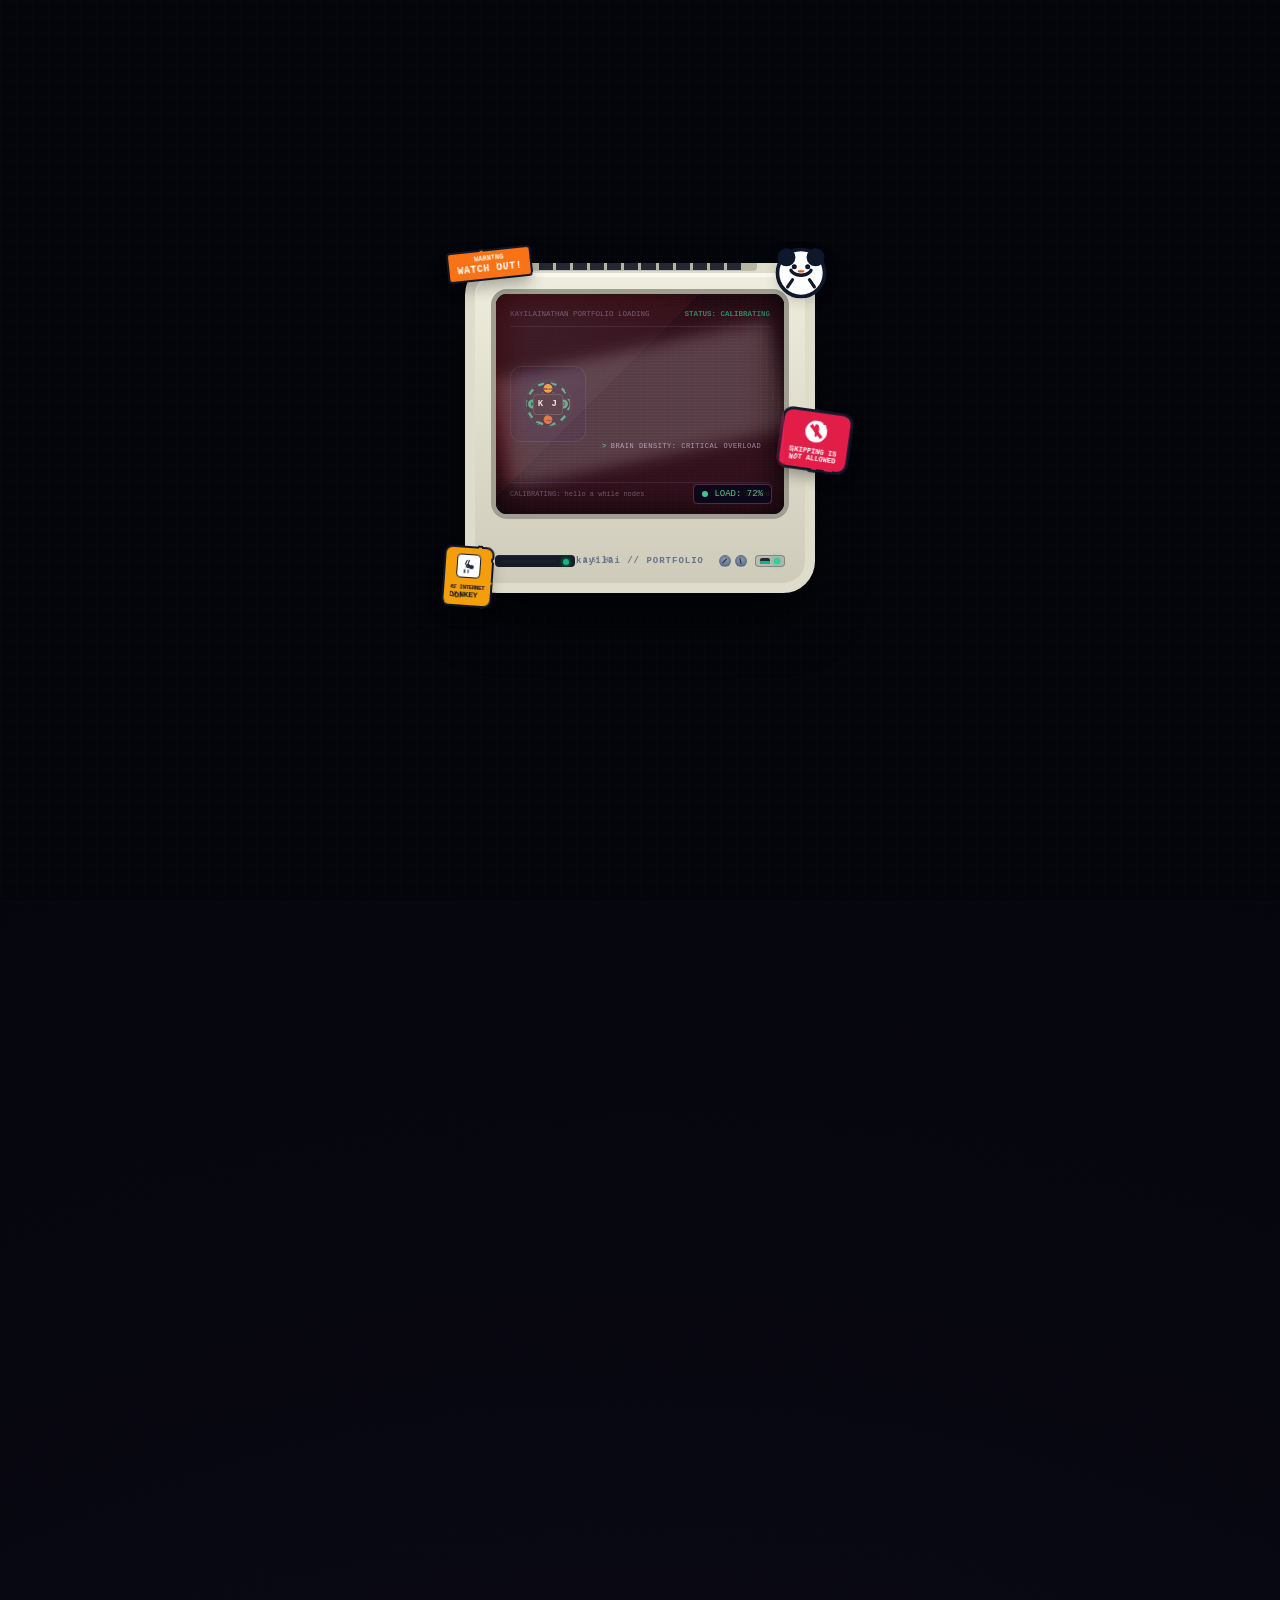
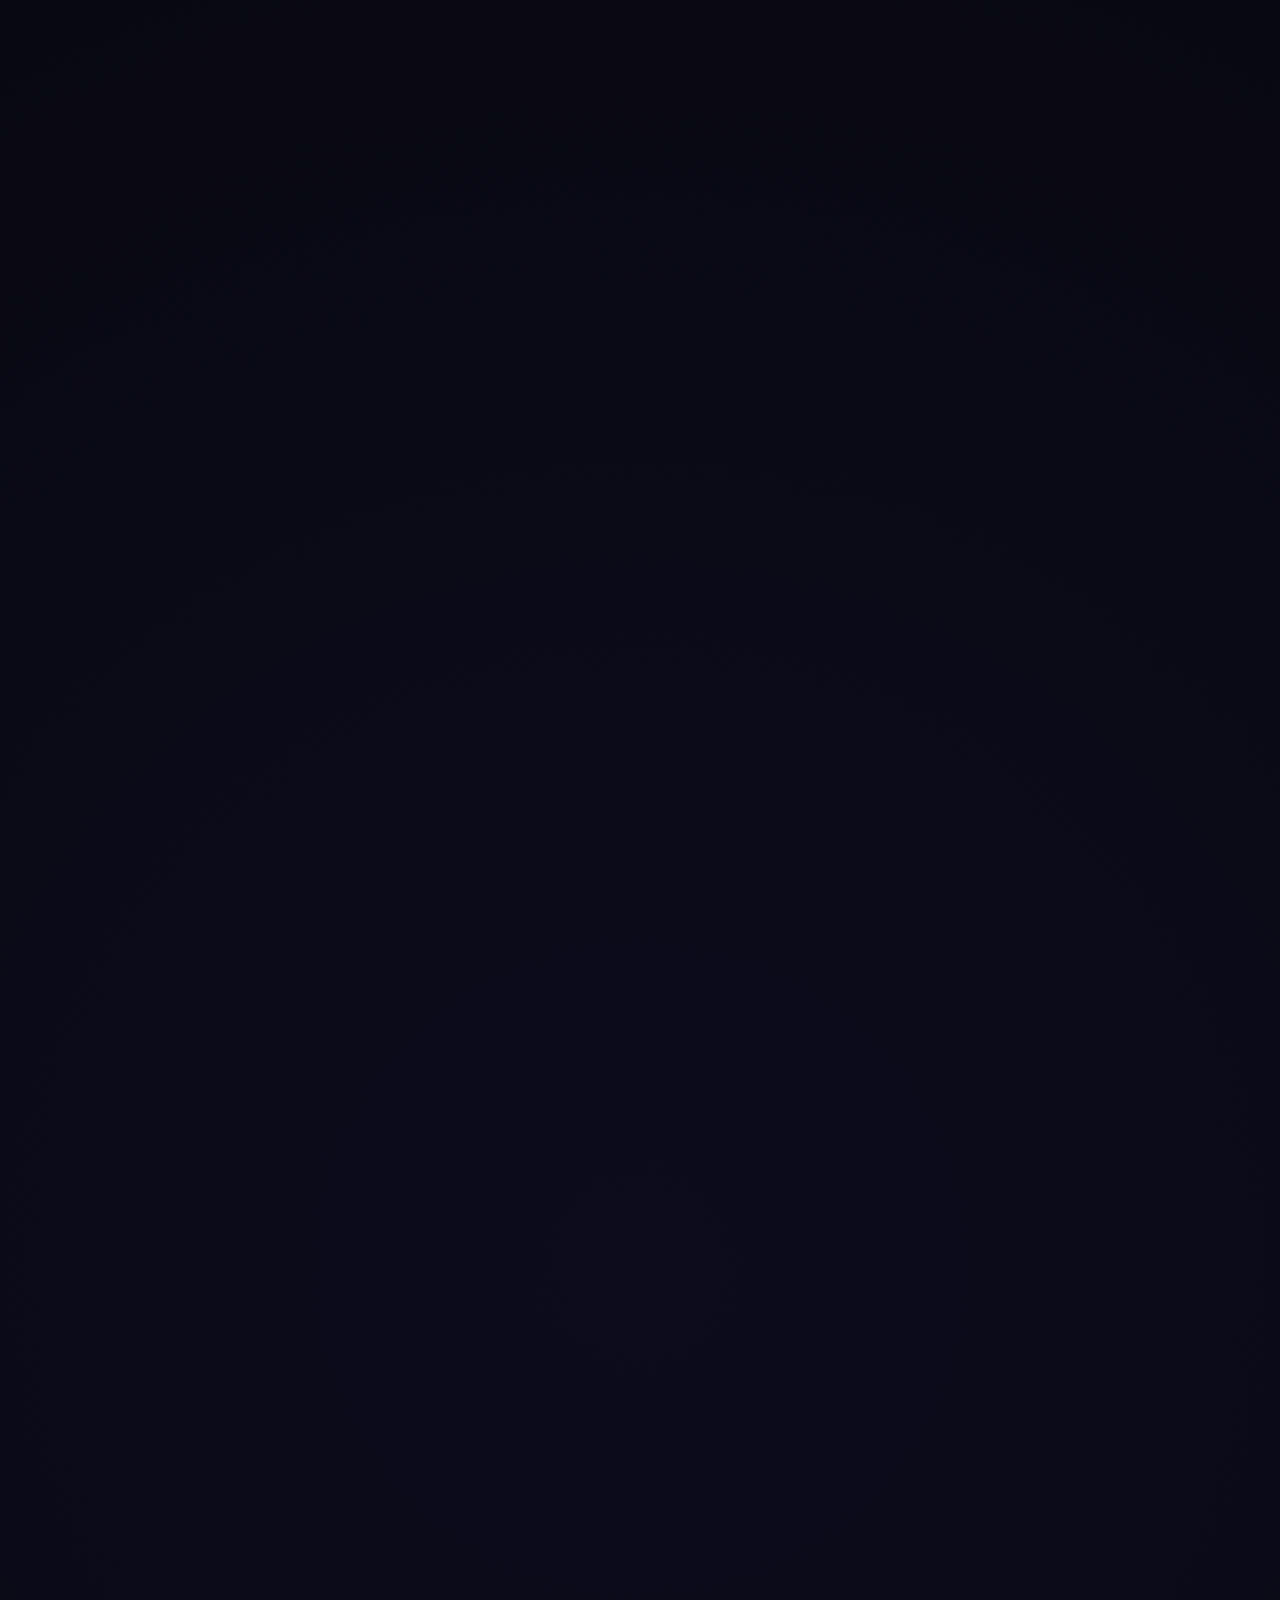
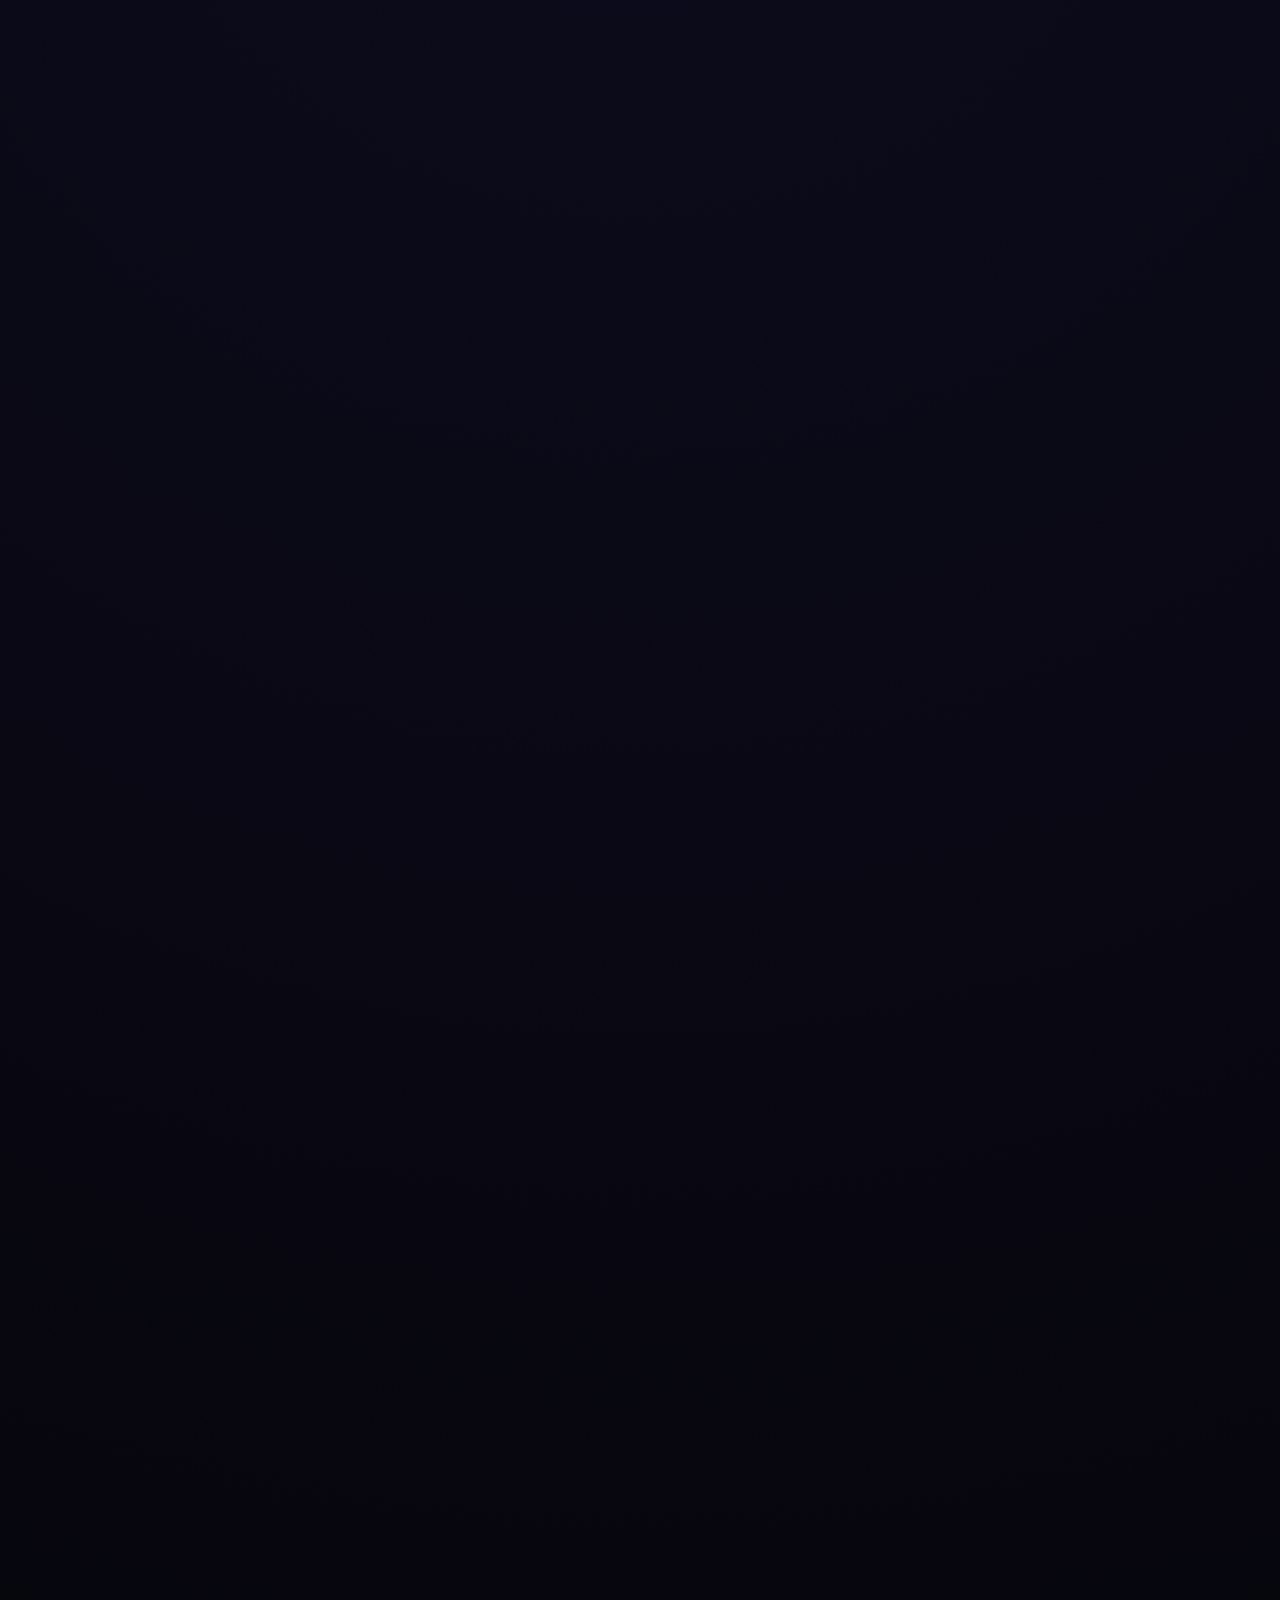
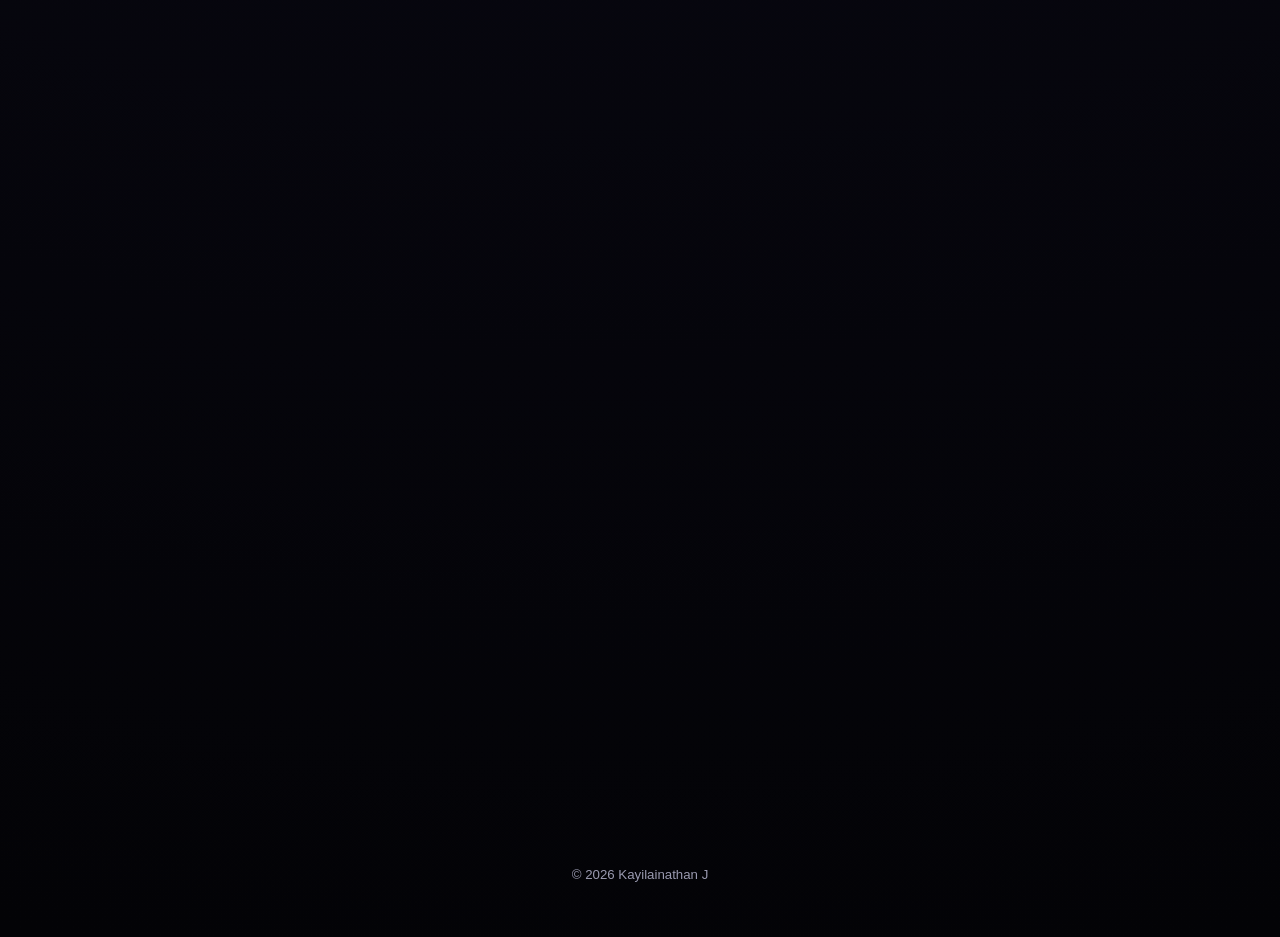
==== commit 7a560d73: "feat: implement core portfolio layout with custom cursor, ambient orb backgrounds, and theme design " ====
--- a/index.html
+++ b/index.html
@@ -1693,7 +1693,7 @@
                             </div>
                             <div class="course-bottom">
                                 <a href="https://www.kaggle.com/learn/certification/kayilainathanj/time-series"
-                                    target="_blank" rel="noopener noreferrer" class="course-link-btn">
+                                    target="_blank" rel="noopener" class="course-link-btn">
                                     <svg width="13" height="13" viewBox="0 0 24 24" fill="none" stroke="currentColor"
                                         stroke-width="2.5" stroke-linecap="round" stroke-linejoin="round">
                                         <circle cx="12" cy="8" r="7"></circle>
@@ -1726,7 +1726,7 @@
                             </div>
                             <div class="course-bottom">
                                 <a href="https://www.kaggle.com/learn/certification/kayilainathanj/intermediate-machine-learning"
-                                    target="_blank" rel="noopener noreferrer" class="course-link-btn">
+                                    target="_blank" rel="noopener" class="course-link-btn">
                                     <svg width="13" height="13" viewBox="0 0 24 24" fill="none" stroke="currentColor"
                                         stroke-width="2.5" stroke-linecap="round" stroke-linejoin="round">
                                         <circle cx="12" cy="8" r="7"></circle>
@@ -1755,7 +1755,7 @@
                             </div>
                             <div class="course-bottom">
                                 <a href="https://www.coursera.org/account/accomplishments/verify/QYD3R1YECXEH"
-                                    target="_blank" rel="noopener noreferrer" class="course-link-btn">
+                                    target="_blank" rel="noopener" class="course-link-btn">
                                     <svg width="13" height="13" viewBox="0 0 24 24" fill="none" stroke="currentColor"
                                         stroke-width="2.5" stroke-linecap="round" stroke-linejoin="round">
                                         <circle cx="12" cy="8" r="7"></circle>
@@ -1819,7 +1819,7 @@
                             </div>
                             <div class="course-bottom">
                                 <a href="https://www.coursera.org/account/accomplishments/verify/SRKBW27SV5KX"
-                                    target="_blank" rel="noopener noreferrer" class="course-link-btn">
+                                    target="_blank" rel="noopener" class="course-link-btn">
                                     <svg width="13" height="13" viewBox="0 0 24 24" fill="none" stroke="currentColor"
                                         stroke-width="2.5" stroke-linecap="round" stroke-linejoin="round">
                                         <circle cx="12" cy="8" r="7"></circle>
--- a/css/main.css
+++ b/css/main.css
@@ -109,9 +109,10 @@
             isolation: isolate;
         }
 
-        /* Prevent overscroll/bounce jiggle on mobile */
+        /* Prevent horizontal swipe bounce but keep vertical native scrolling completely free */
         html, body {
-            overscroll-behavior: none;
+            overscroll-behavior-x: none;
+            overscroll-behavior-y: auto;
             /* Ensure body doesn't inadvertently clip scroll */
             min-height: 100%;
         }
@@ -127,8 +128,8 @@
             -moz-osx-font-smoothing: grayscale;
             cursor: none;
             /* Default cursor is hidden — we use a custom one */
-            /* Allow vertical touch scrolling while preventing horizontal swipe-back gestures */
-            touch-action: pan-y;
+            /* Keep touch-action auto to let mobile Chrome composite scroll gestures natively */
+            touch-action: auto;
             /* Smooth momentum scrolling on older iOS/Safari */
             -webkit-overflow-scrolling: touch;
         }
@@ -3341,9 +3342,6 @@
 
 
         /* ================================================================
-           COURSES SECTION — 2-column compact list
-           ================================================================ */
-        /* ================================================================
            COURSES SECTION — Horizontal scroll carousel
            ================================================================ */
         .course-outer {
@@ -3382,9 +3380,9 @@
             position: relative;
             overflow: hidden;
             background: #0A0A0C;
-            border: 1px solid rgba(255, 255, 255, 0.15);
-            border-radius: 16px;
-            box-shadow: 4px 4px 0px rgba(255, 255, 255, 0.05);
+            border: 1px solid rgba(255, 255, 255, 0.05);
+            border-radius: 20px;
+            box-shadow: 0 8px 32px rgba(0, 0, 0, 0.3);
             transition:
                 transform 0.5s cubic-bezier(0.16, 1, 0.3, 1),
                 box-shadow 0.5s cubic-bezier(0.16, 1, 0.3, 1),
@@ -3392,13 +3390,47 @@
         }
 
         .course-card:hover {
-            transform: translateY(-6px) scale(1.01);
+            transform: translateY(-6px) scale(1.015);
             border-color: var(--card-accent);
-            box-shadow: 4px 4px 0px var(--card-accent-dim);
-        }
-
+            box-shadow:
+                0 16px 48px rgba(0, 0, 0, 0.5),
+                0 0 24px var(--card-accent-glow);
+        }
+
+        /* Top Glowing Cloud — more cloudy, smooth, and glowy */
         .course-card::before {
-            display: none;
+            content: '';
+            position: absolute;
+            top: -40px;
+            left: 50%;
+            transform: translateX(-50%);
+            width: 180px;
+            height: 80px;
+            background: radial-gradient(circle, var(--card-accent) 0%, transparent 70%);
+            filter: blur(18px);
+            opacity: 0;
+            transition: opacity 0.5s ease;
+            pointer-events: none;
+            z-index: 1;
+        }
+
+        .course-card:hover::before {
+            opacity: 0.85;
+            animation: pulseCloud 2s ease-in-out infinite alternate;
+        }
+
+        @keyframes pulseCloud {
+            0% {
+                opacity: 0.60;
+                filter: blur(20px);
+                transform: translateX(-50%) scale(0.9);
+            }
+
+            100% {
+                opacity: 0.95;
+                filter: blur(16px);
+                transform: translateX(-50%) scale(1.1);
+            }
         }
 
         /* Accent classes */
@@ -3509,141 +3541,72 @@
             opacity: 0;
             transition: opacity 0.35s ease;
             z-index: -1;
-        }
-
-        .course-card:hover .cert-skill-btn {
-            color: rgba(255, 255, 255, 0.75);
-            border-color: rgba(255, 255, 255, 0.12);
+            pointer-events: none;
         }
 
         .cert-skill-btn:hover {
-            color: #ffffff !important;
-            border-color: var(--card-accent) !important;
-            transform: translateY(-2px) scale(1.04);
-            box-shadow: 0 4px 12px var(--card-accent-glow);
+            color: var(--text);
+            border-color: var(--card-accent-dim);
         }
 
         .cert-skill-btn:hover::before {
-            opacity: 1;
-        }
-
-        /* View Cert — absolutely positioned, slides up inside the card on hover */
+            opacity: 0.85;
+        }
+
+        /* Bottom sliding link/badge container */
         .course-bottom {
             position: absolute;
+            bottom: 24px;
             left: 24px;
             right: 24px;
-            bottom: -48px;
-            display: flex;
-            justify-content: center;
             opacity: 0;
-            transition:
-                opacity 0.4s cubic-bezier(0.16, 1, 0.3, 1) 0.04s,
-                bottom 0.5s cubic-bezier(0.16, 1, 0.3, 1);
+            transform: translateY(12px);
             pointer-events: none;
+            transition: opacity 0.5s cubic-bezier(0.16, 1, 0.3, 1), transform 0.5s cubic-bezier(0.16, 1, 0.3, 1);
             z-index: 3;
         }
 
         .course-card:hover .course-bottom {
             opacity: 1;
-            bottom: 22px;
+            transform: translateY(0);
             pointer-events: auto;
         }
 
+        /* Verification Link Button */
         .course-link-btn {
-            width: 100%;
-            justify-content: center;
             display: inline-flex;
             align-items: center;
-            gap: 8px;
-            padding: 9px 18px;
+            gap: 6px;
+            padding: 8px 16px;
+            background: rgba(255, 255, 255, 0.03);
+            border: 1px solid rgba(255, 255, 255, 0.08);
             border-radius: 999px;
-            color: #fff;
             font-size: 0.76rem;
             font-weight: 600;
+            color: var(--text);
             text-decoration: none;
-            background: rgba(255, 255, 255, 0.03);
-            border: 1px solid rgba(255, 255, 255, 0.1);
-            position: relative;
-            overflow: hidden;
-            letter-spacing: 0.02em;
-            transition: background 0.35s ease, border-color 0.35s ease, box-shadow 0.35s ease, color 0.35s ease, transform 0.3s var(--ease-spring);
-        }
-
-        /* Outer line of color when the certificate card is hovered */
-        .course-card:hover .course-link-btn {
-            border-color: var(--card-accent);
-            box-shadow: 0 0 12px var(--card-accent-glow);
-        }
-
-        .course-link-btn::before {
-            content: '';
-            position: absolute;
-            inset: 0;
-            background: linear-gradient(135deg, var(--card-accent-dim) 0%, rgba(167, 139, 250, 0.08) 100%);
-            opacity: 0;
-            transition: opacity 0.4s ease;
-            z-index: -1;
-        }
-
-        .course-link-btn:not(.course-completed-badge):hover::before {
-            opacity: 1;
-        }
-
-        /* Solid full color background on button hover */
-        .course-link-btn:not(.course-completed-badge):hover {
+            transition: background 0.3s ease, border-color 0.3s ease, color 0.3s ease, transform 0.3s var(--ease-spring);
+        }
+
+        .course-link-btn:hover {
             background: var(--card-accent);
             border-color: var(--card-accent);
-            color: #0A0A0C;
-            box-shadow:
-                0 0 25px var(--card-accent),
-                0 0 10px var(--card-accent-dim);
-            transform: translateY(-2px) scale(1.02);
-        }
-
-        .course-link-btn svg {
-            flex-shrink: 0;
-            position: relative;
-            z-index: 2;
-            transition: transform 0.4s var(--ease-spring), color 0.35s ease;
-        }
-
-        .course-link-btn:not(.course-completed-badge):hover svg {
-            color: #0A0A0C !important;
-            transform: scale(1.15) rotate(-10deg);
-        }
-
-        /* Completed static badge button style */
+            color: #030305;
+            transform: translateY(-2px);
+        }
+
         .course-completed-badge {
-            background: rgba(255, 255, 255, 0.02);
-            border-color: rgba(255, 255, 255, 0.05);
-            color: rgba(255, 255, 255, 0.35);
+            background: rgba(16, 185, 129, 0.04);
+            border: 1px solid rgba(16, 185, 129, 0.15);
+            color: #34d399;
             cursor: default;
         }
 
-        .course-completed-badge:hover {
-            border-color: rgba(255, 255, 255, 0.08);
-            box-shadow: none;
-            transform: none;
-        }
-
-        .course-completed-badge:hover::before {
-            opacity: 0;
-        }
-
-        .course-completed-badge svg {
-            color: rgba(255, 255, 255, 0.3) !important;
-        }
-
-        .course-completed-badge:hover svg {
-            transform: none;
-        }
-
-
-        /* ---- COURSE SCROLL ARROWS ---- */
+        /* Arrows styling */
         .course-arrow {
             position: absolute;
             top: 50%;
-            transform: translateY(calc(-50% - 12px));
+            transform: translateY(-50%);
             width: 40px;
             height: 40px;
             border-radius: 50%;
@@ -3668,41 +3631,41 @@
         }
 
         .course-arrow:hover {
-            background: rgba(167, 139, 250, 0.12);
-            border-color: rgba(167, 139, 250, 0.35);
-            color: var(--purple);
-            box-shadow: 0 0 18px rgba(167, 139, 250, 0.25);
+            background: rgba(34, 211, 238, 0.12);
+            border-color: rgba(34, 211, 238, 0.35);
+            color: var(--accent);
+            box-shadow: 0 0 18px rgba(34, 211, 238, 0.25);
         }
 
         .course-arrow-left {
-            left: 8px;
+            left: 12px;
         }
 
         .course-arrow-right {
-            right: 8px;
-        }
-
-        /* ---- COURSE SLIDER ---- */
+            right: 12px;
+        }
+
+        /* Custom scroll indicator slider below */
         .course-slider-wrap {
-            margin-top: 24px;
+            margin-top: 10px;
             display: flex;
             justify-content: center;
         }
 
         .course-slider-track {
-            width: 200px;
-            height: 3px;
-            background: rgba(255, 255, 255, 0.12);
-            border: none;
+            width: 140px;
+            height: 6px;
+            background: rgba(255, 255, 255, 0.03);
+            border: 1px solid rgba(255, 255, 255, 0.06);
             border-radius: 999px;
             position: relative;
             cursor: pointer;
-            overflow: visible;
-            transition: background 0.3s ease;
+            transition: background 0.3s ease, border-color 0.3s ease;
         }
 
         .course-slider-wrap:hover .course-slider-track {
-            background: rgba(255, 255, 255, 0.18);
+            background: rgba(255, 255, 255, 0.08);
+            border-color: rgba(34, 211, 238, 0.3);
         }
 
         .course-slider-thumb {
@@ -3712,21 +3675,18 @@
             transform: translateY(-50%);
             height: 10px;
             border-radius: 999px;
-            background: var(--accent);
-            box-shadow: none;
-            transition: background 0.3s ease;
+            background: linear-gradient(90deg, var(--accent), var(--purple));
+            transition: box-shadow 0.35s ease, height 0.3s ease;
             cursor: grab;
         }
 
         .course-slider-wrap:hover .course-slider-thumb {
-            background: var(--accent);
-            box-shadow: none;
+            box-shadow: 0 0 12px rgba(34, 211, 238, 0.8), 0 0 20px rgba(34, 211, 238, 0.5);
         }
 
         .course-slider-thumb.dragging {
             cursor: grabbing;
-            background: var(--accent);
-            box-shadow: none;
+            box-shadow: 0 0 16px rgba(34, 211, 238, 0.9), 0 0 28px rgba(34, 211, 238, 0.7);
         }
 
 
